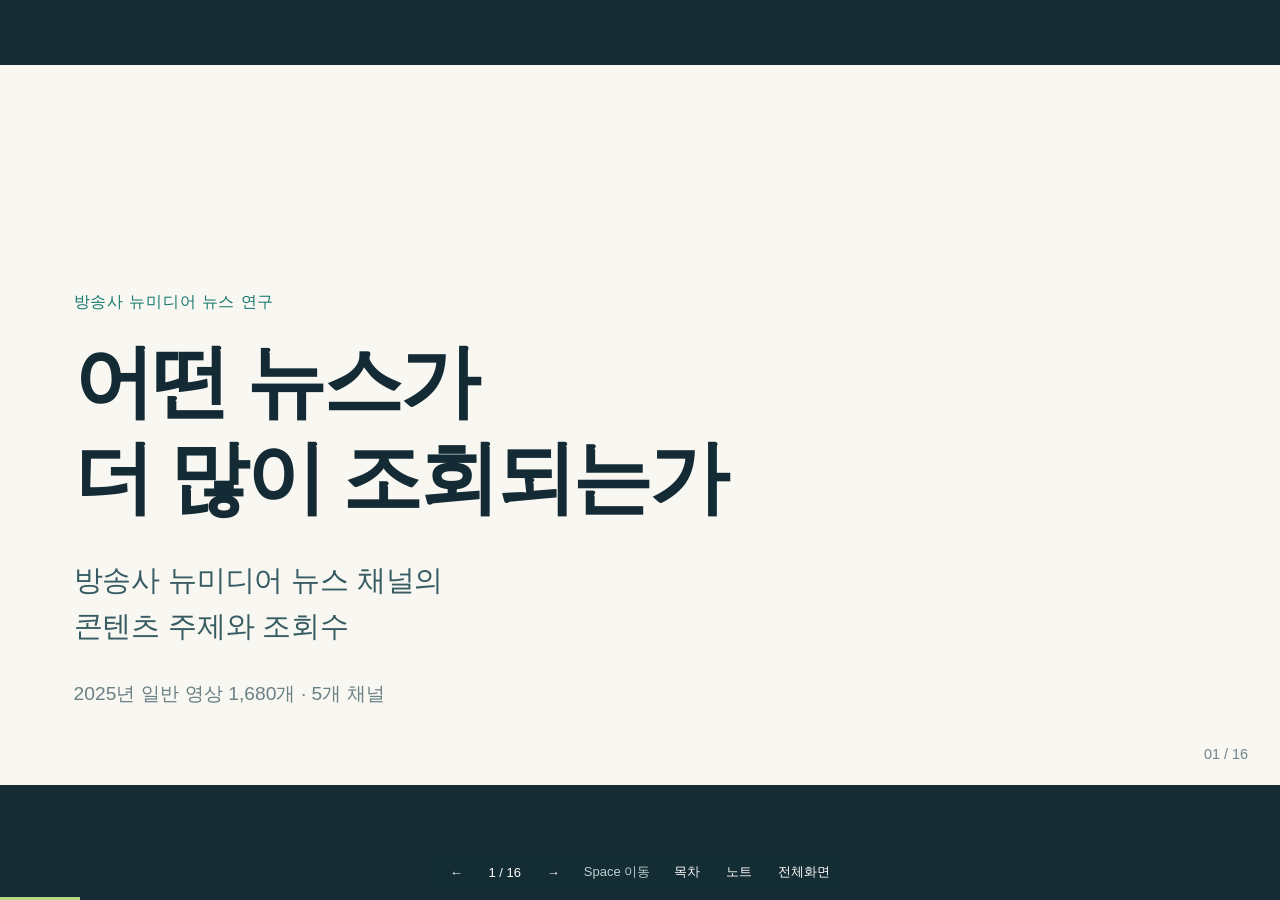
==== index.html @ f57e5005 "Publish research presentation on news topics and video views" ====
<!doctype html><html lang="ko"><head><meta charset="utf-8"><meta name="viewport" content="width=device-width,initial-scale=1"><meta name="description" content="2025년 5개 방송사 뉴미디어 뉴스 채널의 일반 영상 1680개를 바탕으로 주제와 조회수의 관계를 탐색한 발표"><title>뉴스의 주제와 조회수 | 연구 발표</title><link rel="stylesheet" href="style.css"><script src="assets/anime.min.js" defer></script><script src="deck.js" defer></script></head><body><main id="stage" aria-label="발표 슬라이드">
<section class="slide cover active" id="slide-1" aria-label="슬라이드 1" aria-hidden="false">
<div class="eyebrow">방송사 뉴미디어 뉴스 연구</div>
<h1>어떤 뉴스가<br>더 많이 조회되는가</h1><div class="body"><p class="cover-rq">방송사 뉴미디어 뉴스 채널의<br>콘텐츠 주제와 조회수</p><p class="cover-meta">2025년 일반 영상 1,680개 · 5개 채널</p></div>

<span class="slidenum">01 / 16</span></section>
<section class="slide " id="slide-2" aria-label="슬라이드 2" aria-hidden="true">

<h1>많이 만드는 주제가 더 높은 조회수와 연결될까?</h1><div class="body"><svg viewBox="0 0 1400 420" role="img" aria-label="비디오머그의 정치 국제 및 기술 디지털 주제 비중과 상대 조회수" xmlns="http://www.w3.org/2000/svg"><text x="0" y="110" font-size="34" fill="#142b35" text-anchor="start" font-weight="600" >정치·국제</text><rect x="270" y="77" width="508.84718498659515" height="52" fill="#9db5ad" /><text x="798.8471849865952" y="113" font-size="36" fill="#142b35" text-anchor="start" font-weight="700" >78%</text><text x="1120" y="115" font-size="48" fill="#16786f" text-anchor="middle" font-weight="700" >1.06배</text><text x="1120" y="158" font-size="22" fill="#677c82" text-anchor="middle" font-weight="400" >n=292</text><text x="0" y="280" font-size="34" fill="#142b35" text-anchor="start" font-weight="600" >기술·디지털</text><rect x="270" y="247" width="155.09383378016085" height="52" fill="#9db5ad" /><text x="445.0938337801608" y="283" font-size="36" fill="#142b35" text-anchor="start" font-weight="700" >24%</text><text x="1120" y="285" font-size="48" fill="#16786f" text-anchor="middle" font-weight="700" >1.79배</text><text x="1120" y="328" font-size="22" fill="#677c82" text-anchor="middle" font-weight="400" >n=89</text><text x="270" y="35" font-size="23" fill="#677c82" text-anchor="start" font-weight="400" >업로드 중 해당 주제 비중</text><text x="1120" y="35" font-size="23" fill="#677c82" text-anchor="middle" font-weight="400" >상대 조회수</text></svg><p class="takeaway">비디오머그에서 두 지표는 같은 순서로 움직이지 않았습니다</p></div>
<footer class="foot">비디오머그 · 제목+설명 사전 분류 · 복수 태그 · 상대 조회수 = 주제 중앙값 / 채널 중앙값</footer>
<span class="slidenum">02 / 16</span></section>
<section class="slide rq" id="slide-3" aria-label="슬라이드 3" aria-hidden="true">

<h1>방송사 뉴미디어 뉴스 채널에서<br>콘텐츠 주제에 따라 조회수는 어떻게 달라지는가?</h1><div class="body"><div class="research-questions"><div><span>01</span><p>어떤 주제에서<br>상대 조회수가 높은가?</p></div><div><span>02</span><p>같은 주제의 패턴이<br>채널마다 다른가?</p></div></div><div class="channel-line">14F · 크랩 KLAB · 스브스뉴스 · 소탐대실 · 비디오머그</div></div>
<footer class="foot">연구 단위는 방송사가 아니라 개별 채널의 일반 영상</footer>
<span class="slidenum">03 / 16</span></section>
<section class="slide " id="slide-4" aria-label="슬라이드 4" aria-hidden="true">

<h1>2025년 영상, 2026년 시점의 누적 조회수</h1><div class="body"><div class="dateline"><span>업로드 2025.01–12</span><span>조회수 수집 2026.10.18</span></div><svg viewBox="0 0 1400 410" role="img" aria-label="채널별 수집 영상 수" xmlns="http://www.w3.org/2000/svg"><text x="0" y="61" font-size="27" fill="#142b35" text-anchor="start" font-weight="600" >14F (MBC)</text><rect x="330" y="34" width="862.5" height="38" fill="#16786f" /><text x="1212.5" y="62" font-size="29" fill="#16786f" text-anchor="start" font-weight="700" >575</text><text x="0" y="134" font-size="27" fill="#142b35" text-anchor="start" font-weight="600" >크랩 KLAB (KBS)</text><rect x="330" y="107" width="555.0" height="38" fill="#356bd4" /><text x="905.0" y="135" font-size="29" fill="#356bd4" text-anchor="start" font-weight="700" >370</text><text x="0" y="207" font-size="27" fill="#142b35" text-anchor="start" font-weight="600" >스브스뉴스 (SBS)</text><rect x="330" y="180" width="472.5" height="38" fill="#b35930" /><text x="822.5" y="208" font-size="29" fill="#b35930" text-anchor="start" font-weight="700" >315</text><text x="0" y="280" font-size="27" fill="#142b35" text-anchor="start" font-weight="600" >소탐대실 (JTBC)</text><rect x="330" y="253" width="70.5" height="38" fill="#8862b2" /><text x="420.5" y="281" font-size="29" fill="#8862b2" text-anchor="start" font-weight="700" >47</text><text x="0" y="353" font-size="27" fill="#142b35" text-anchor="start" font-weight="600" >비디오머그 (SBS)</text><rect x="330" y="326" width="559.5" height="38" fill="#253d69" /><text x="909.5" y="354" font-size="29" fill="#253d69" text-anchor="start" font-weight="700" >373</text></svg></div>
<footer class="foot">Firecrawl 수집 · 쇼츠·라이브 제외 · 공개·접근 가능 영상 · 중복·7개 필드 결측 0건</footer>
<span class="slidenum">04 / 16</span></section>
<section class="slide " id="slide-5" aria-label="슬라이드 5" aria-hidden="true">

<h1>주제는 제목과 설명의 단어로 탐색했습니다</h1><div class="body"><div class="classification"><div class="large-stat"><strong>83.2<small>%</small></strong><p>8개 주제 중 하나 이상에 해당</p></div><div class="topic-list"><span>정치·국제</span><span>경제·소비</span><span>기술·디지털</span><span>음식·외식</span><span>건강·의학</span><span>사회·생활</span><span>과학·환경</span><span>문화·연예</span></div></div><p class="takeaway">미분류 282개 · 복수 주제 723개</p></div>
<footer class="foot">8개 사전 · 복수 태그 허용 · n&lt;10 비교값 비표시 · 이전 EDA보다 범주 보완</footer>
<span class="slidenum">05 / 16</span></section>
<section class="slide " id="slide-6" aria-label="슬라이드 6" aria-hidden="true">

<h1>채널마다 다른 조회수 기준선</h1><div class="body"><svg viewBox="0 0 1400 450" role="img" aria-label="채널별 조회수 중앙값" xmlns="http://www.w3.org/2000/svg"><text x="0" y="57" font-size="28" fill="#142b35" text-anchor="start" font-weight="600" >14F</text><line x1="230" y1="50" x2="632.3033333333333" y2="50" stroke="#16786f" stroke-width="6" /><circle cx="632.3033333333333" cy="50" r="10" fill="#16786f"/><text x="652.3033333333333" y="58" font-size="28" fill="#16786f" text-anchor="start" font-weight="700" >12.1만</text><text x="0" y="132" font-size="28" fill="#142b35" text-anchor="start" font-weight="600" >크랩 KLAB</text><line x1="230" y1="125" x2="1069.785" y2="125" stroke="#356bd4" stroke-width="6" /><circle cx="1069.785" cy="125" r="10" fill="#356bd4"/><text x="1089.785" y="133" font-size="28" fill="#356bd4" text-anchor="start" font-weight="700" >25.2만</text><text x="0" y="207" font-size="28" fill="#142b35" text-anchor="start" font-weight="600" >스브스뉴스</text><line x1="230" y1="200" x2="1014.0166666666668" y2="200" stroke="#b35930" stroke-width="6" /><circle cx="1014.0166666666668" cy="200" r="10" fill="#b35930"/><text x="1034.0166666666669" y="208" font-size="28" fill="#b35930" text-anchor="start" font-weight="700" >23.5만</text><text x="0" y="282" font-size="28" fill="#142b35" text-anchor="start" font-weight="600" >소탐대실</text><line x1="230" y1="275" x2="1087.5133333333333" y2="275" stroke="#8862b2" stroke-width="6" /><circle cx="1087.5133333333333" cy="275" r="10" fill="#8862b2"/><text x="1107.5133333333333" y="283" font-size="28" fill="#8862b2" text-anchor="start" font-weight="700" >25.7만</text><text x="0" y="357" font-size="28" fill="#142b35" text-anchor="start" font-weight="600" >비디오머그</text><line x1="230" y1="350" x2="610.46" y2="350" stroke="#253d69" stroke-width="6" /><circle cx="610.46" cy="350" r="10" fill="#253d69"/><text x="630.46" y="358" font-size="28" fill="#253d69" text-anchor="start" font-weight="700" >11.4만</text><text x="230.0" y="430" font-size="21" fill="#677c82" text-anchor="middle" font-weight="400" >0만</text><text x="563.3333333333334" y="430" font-size="21" fill="#677c82" text-anchor="middle" font-weight="400" >10만</text><text x="896.6666666666667" y="430" font-size="21" fill="#677c82" text-anchor="middle" font-weight="400" >20만</text><text x="1230.0" y="430" font-size="21" fill="#677c82" text-anchor="middle" font-weight="400" >30만</text></svg><div class="formula"><b>상대 조회수</b><span>주제별 중앙값 ÷ 같은 채널 전체 중앙값</span><strong>기준 = 1</strong></div></div>
<footer class="foot">누적 조회수 중앙값 · 소탐대실 n=47로 표본이 작음</footer>
<span class="slidenum">06 / 16</span></section>
<section class="slide matrix" id="slide-7" aria-label="슬라이드 7" aria-hidden="true">

<h1>주제별 상대 조회수는 채널마다 다릅니다</h1><div class="body"><svg viewBox="0 0 1400 510" role="img" aria-label="5개 채널과 8개 주제의 상대 조회수 히트맵, 표본 10개 미만은 빈칸" xmlns="http://www.w3.org/2000/svg"><text x="277.0" y="45" font-size="22" fill="#142b35" text-anchor="middle" font-weight="600" >정치·국제</text><text x="421.0" y="45" font-size="22" fill="#142b35" text-anchor="middle" font-weight="600" >경제·소비</text><text x="565.0" y="45" font-size="22" fill="#142b35" text-anchor="middle" font-weight="600" >기술·디지털</text><text x="709.0" y="45" font-size="22" fill="#142b35" text-anchor="middle" font-weight="600" >음식·외식</text><text x="853.0" y="45" font-size="22" fill="#142b35" text-anchor="middle" font-weight="600" >건강·의학</text><text x="997.0" y="45" font-size="22" fill="#142b35" text-anchor="middle" font-weight="600" >사회·생활</text><text x="1141.0" y="45" font-size="22" fill="#142b35" text-anchor="middle" font-weight="600" >과학·환경</text><text x="1285.0" y="45" font-size="22" fill="#142b35" text-anchor="middle" font-weight="600" >문화·연예</text><text x="0" y="125" font-size="27" fill="#142b35" text-anchor="start" font-weight="600" >14F</text><rect x="208" y="88" width="138" height="65" fill="#c5dad3" /><text x="277.0" y="117" font-size="27" fill="#142b35" text-anchor="middle" font-weight="700" >1.16</text><text x="277.0" y="141" font-size="17" fill="#142b35" text-anchor="middle" font-weight="400" >n=168</text><rect x="352" y="88" width="138" height="65" fill="#e6e1de" /><text x="421.0" y="117" font-size="27" fill="#142b35" text-anchor="middle" font-weight="700" >0.90</text><text x="421.0" y="141" font-size="17" fill="#142b35" text-anchor="middle" font-weight="400" >n=140</text><rect x="496" y="88" width="138" height="65" fill="#e6e1dd" /><text x="565.0" y="117" font-size="27" fill="#142b35" text-anchor="middle" font-weight="700" >0.90</text><text x="565.0" y="141" font-size="17" fill="#142b35" text-anchor="middle" font-weight="400" >n=49</text><rect x="640" y="88" width="138" height="65" fill="#68a69d" /><text x="709.0" y="117" font-size="27" fill="white" text-anchor="middle" font-weight="700" >1.49</text><text x="709.0" y="141" font-size="17" fill="white" text-anchor="middle" font-weight="400" >n=154</text><rect x="784" y="88" width="138" height="65" fill="#92beb5" /><text x="853.0" y="117" font-size="27" fill="#142b35" text-anchor="middle" font-weight="700" >1.34</text><text x="853.0" y="141" font-size="17" fill="#142b35" text-anchor="middle" font-weight="400" >n=34</text><rect x="928" y="88" width="138" height="65" fill="#ccded7" /><text x="997.0" y="117" font-size="27" fill="#142b35" text-anchor="middle" font-weight="700" >1.13</text><text x="997.0" y="141" font-size="17" fill="#142b35" text-anchor="middle" font-weight="400" >n=81</text><rect x="1072" y="88" width="138" height="65" fill="#ccded7" /><text x="1141.0" y="117" font-size="27" fill="#142b35" text-anchor="middle" font-weight="700" >1.13</text><text x="1141.0" y="141" font-size="17" fill="#142b35" text-anchor="middle" font-weight="400" >n=39</text><rect x="1216" y="88" width="138" height="65" fill="#c9ddd5" /><text x="1285.0" y="117" font-size="27" fill="#142b35" text-anchor="middle" font-weight="700" >1.14</text><text x="1285.0" y="141" font-size="17" fill="#142b35" text-anchor="middle" font-weight="400" >n=56</text><text x="0" y="195" font-size="27" fill="#142b35" text-anchor="start" font-weight="600" >크랩 KLAB</text><rect x="208" y="158" width="138" height="65" fill="#bad4cc" /><text x="277.0" y="187" font-size="27" fill="#142b35" text-anchor="middle" font-weight="700" >1.20</text><text x="277.0" y="211" font-size="17" fill="#142b35" text-anchor="middle" font-weight="400" >n=147</text><rect x="352" y="158" width="138" height="65" fill="#a8cac2" /><text x="421.0" y="187" font-size="27" fill="#142b35" text-anchor="middle" font-weight="700" >1.26</text><text x="421.0" y="211" font-size="17" fill="#142b35" text-anchor="middle" font-weight="400" >n=95</text><rect x="496" y="158" width="138" height="65" fill="#c1d8d0" /><text x="565.0" y="187" font-size="27" fill="#142b35" text-anchor="middle" font-weight="700" >1.17</text><text x="565.0" y="211" font-size="17" fill="#142b35" text-anchor="middle" font-weight="400" >n=39</text><rect x="640" y="158" width="138" height="65" fill="#70aba2" /><text x="709.0" y="187" font-size="27" fill="white" text-anchor="middle" font-weight="700" >1.46</text><text x="709.0" y="211" font-size="17" fill="white" text-anchor="middle" font-weight="400" >n=38</text><rect x="784" y="158" width="138" height="65" fill="#e1eae3" /><text x="853.0" y="187" font-size="27" fill="#142b35" text-anchor="middle" font-weight="700" >1.06</text><text x="853.0" y="211" font-size="17" fill="#142b35" text-anchor="middle" font-weight="400" >n=33</text><rect x="928" y="158" width="138" height="65" fill="#eeefe9" /><text x="997.0" y="187" font-size="27" fill="#142b35" text-anchor="middle" font-weight="700" >0.98</text><text x="997.0" y="211" font-size="17" fill="#142b35" text-anchor="middle" font-weight="400" >n=63</text><rect x="1072" y="158" width="138" height="65" fill="#cdb7bd" /><text x="1141.0" y="187" font-size="27" fill="#142b35" text-anchor="middle" font-weight="700" >0.67</text><text x="1141.0" y="211" font-size="17" fill="#142b35" text-anchor="middle" font-weight="400" >n=26</text><rect x="1216" y="158" width="138" height="65" fill="#bfd7cf" /><text x="1285.0" y="187" font-size="27" fill="#142b35" text-anchor="middle" font-weight="700" >1.18</text><text x="1285.0" y="211" font-size="17" fill="#142b35" text-anchor="middle" font-weight="400" >n=48</text><text x="0" y="265" font-size="27" fill="#142b35" text-anchor="start" font-weight="600" >스브스뉴스</text><rect x="208" y="228" width="138" height="65" fill="#b6d2ca" /><text x="277.0" y="257" font-size="27" fill="#142b35" text-anchor="middle" font-weight="700" >1.21</text><text x="277.0" y="281" font-size="17" fill="#142b35" text-anchor="middle" font-weight="400" >n=76</text><rect x="352" y="228" width="138" height="65" fill="#d1e1da" /><text x="421.0" y="257" font-size="27" fill="#142b35" text-anchor="middle" font-weight="700" >1.11</text><text x="421.0" y="281" font-size="17" fill="#142b35" text-anchor="middle" font-weight="400" >n=87</text><rect x="496" y="228" width="138" height="65" fill="#d8cacc" /><text x="565.0" y="257" font-size="27" fill="#142b35" text-anchor="middle" font-weight="700" >0.77</text><text x="565.0" y="281" font-size="17" fill="#142b35" text-anchor="middle" font-weight="400" >n=19</text><rect x="640" y="228" width="138" height="65" fill="#e7e2df" /><text x="709.0" y="257" font-size="27" fill="#142b35" text-anchor="middle" font-weight="700" >0.91</text><text x="709.0" y="281" font-size="17" fill="#142b35" text-anchor="middle" font-weight="400" >n=39</text><rect x="784" y="228" width="138" height="65" fill="#dfd6d5" /><text x="853.0" y="257" font-size="27" fill="#142b35" text-anchor="middle" font-weight="700" >0.84</text><text x="853.0" y="281" font-size="17" fill="#142b35" text-anchor="middle" font-weight="400" >n=44</text><rect x="928" y="228" width="138" height="65" fill="#cbded6" /><text x="997.0" y="257" font-size="27" fill="#142b35" text-anchor="middle" font-weight="700" >1.14</text><text x="997.0" y="281" font-size="17" fill="#142b35" text-anchor="middle" font-weight="400" >n=96</text><rect x="1072" y="228" width="138" height="65" fill="#d1e1da" /><text x="1141.0" y="257" font-size="27" fill="#142b35" text-anchor="middle" font-weight="700" >1.11</text><text x="1141.0" y="281" font-size="17" fill="#142b35" text-anchor="middle" font-weight="400" >n=36</text><rect x="1216" y="228" width="138" height="65" fill="#edece7" /><text x="1285.0" y="257" font-size="27" fill="#142b35" text-anchor="middle" font-weight="700" >0.96</text><text x="1285.0" y="281" font-size="17" fill="#142b35" text-anchor="middle" font-weight="400" >n=27</text><text x="0" y="335" font-size="27" fill="#142b35" text-anchor="start" font-weight="600" >소탐대실</text><rect x="208" y="298" width="138" height="65" fill="#e8ebe7" /><text x="277.0" y="327" font-size="27" fill="#677c82" text-anchor="middle" font-weight="700" >—</text><text x="277.0" y="351" font-size="17" fill="#677c82" text-anchor="middle" font-weight="400" >n=1</text><rect x="352" y="298" width="138" height="65" fill="#e8ebe7" /><text x="421.0" y="327" font-size="27" fill="#677c82" text-anchor="middle" font-weight="700" >—</text><text x="421.0" y="351" font-size="17" fill="#677c82" text-anchor="middle" font-weight="400" >n=4</text><rect x="496" y="298" width="138" height="65" fill="#e8ebe7" /><text x="565.0" y="327" font-size="27" fill="#677c82" text-anchor="middle" font-weight="700" >—</text><text x="565.0" y="351" font-size="17" fill="#677c82" text-anchor="middle" font-weight="400" >n=2</text><rect x="640" y="298" width="138" height="65" fill="#d8cacb" /><text x="709.0" y="327" font-size="27" fill="#142b35" text-anchor="middle" font-weight="700" >0.77</text><text x="709.0" y="351" font-size="17" fill="#142b35" text-anchor="middle" font-weight="400" >n=10</text><rect x="784" y="298" width="138" height="65" fill="#e8ebe7" /><text x="853.0" y="327" font-size="27" fill="#677c82" text-anchor="middle" font-weight="700" >—</text><text x="853.0" y="351" font-size="17" fill="#677c82" text-anchor="middle" font-weight="400" >n=9</text><rect x="928" y="298" width="138" height="65" fill="#e8ebe7" /><text x="997.0" y="327" font-size="27" fill="#677c82" text-anchor="middle" font-weight="700" >—</text><text x="997.0" y="351" font-size="17" fill="#677c82" text-anchor="middle" font-weight="400" >n=9</text><rect x="1072" y="298" width="138" height="65" fill="#dfe9e1" /><text x="1141.0" y="327" font-size="27" fill="#142b35" text-anchor="middle" font-weight="700" >1.06</text><text x="1141.0" y="351" font-size="17" fill="#142b35" text-anchor="middle" font-weight="400" >n=11</text><rect x="1216" y="298" width="138" height="65" fill="#e8ebe7" /><text x="1285.0" y="327" font-size="27" fill="#677c82" text-anchor="middle" font-weight="700" >—</text><text x="1285.0" y="351" font-size="17" fill="#677c82" text-anchor="middle" font-weight="400" >n=3</text><text x="0" y="405" font-size="27" fill="#142b35" text-anchor="start" font-weight="600" >비디오머그</text><rect x="208" y="368" width="138" height="65" fill="#dfe9e2" /><text x="277.0" y="397" font-size="27" fill="#142b35" text-anchor="middle" font-weight="700" >1.06</text><text x="277.0" y="421" font-size="17" fill="#142b35" text-anchor="middle" font-weight="400" >n=292</text><rect x="352" y="368" width="138" height="65" fill="#419187" /><text x="421.0" y="397" font-size="27" fill="white" text-anchor="middle" font-weight="700" >1.62</text><text x="421.0" y="421" font-size="17" fill="white" text-anchor="middle" font-weight="400" >n=181</text><rect x="496" y="368" width="138" height="65" fill="#12766c" /><text x="565.0" y="397" font-size="27" fill="white" text-anchor="middle" font-weight="700" >1.79</text><text x="565.0" y="421" font-size="17" fill="white" text-anchor="middle" font-weight="400" >n=89</text><rect x="640" y="368" width="138" height="65" fill="#ceb9be" /><text x="709.0" y="397" font-size="27" fill="#142b35" text-anchor="middle" font-weight="700" >0.68</text><text x="709.0" y="421" font-size="17" fill="#142b35" text-anchor="middle" font-weight="400" >n=22</text><rect x="784" y="368" width="138" height="65" fill="#e8e4e0" /><text x="853.0" y="397" font-size="27" fill="#142b35" text-anchor="middle" font-weight="700" >0.92</text><text x="853.0" y="421" font-size="17" fill="#142b35" text-anchor="middle" font-weight="400" >n=41</text><rect x="928" y="368" width="138" height="65" fill="#d5e4dc" /><text x="997.0" y="397" font-size="27" fill="#142b35" text-anchor="middle" font-weight="700" >1.10</text><text x="997.0" y="421" font-size="17" fill="#142b35" text-anchor="middle" font-weight="400" >n=76</text><rect x="1072" y="368" width="138" height="65" fill="#529a90" /><text x="1141.0" y="397" font-size="27" fill="white" text-anchor="middle" font-weight="700" >1.56</text><text x="1141.0" y="421" font-size="17" fill="white" text-anchor="middle" font-weight="400" >n=46</text><rect x="1216" y="368" width="138" height="65" fill="#e9efe7" /><text x="1285.0" y="397" font-size="27" fill="#142b35" text-anchor="middle" font-weight="700" >1.03</text><text x="1285.0" y="421" font-size="17" fill="#142b35" text-anchor="middle" font-weight="400" >n=20</text><text x="205" y="476" font-size="23" fill="#677c82" text-anchor="start" font-weight="400" >1.00 = 채널 전체 중앙값</text><rect x="940" y="451" width="26" height="26" fill="#9a647b" /><text x="980" y="473" font-size="21" fill="#677c82" text-anchor="start" font-weight="400" >기준 아래</text><rect x="1140" y="451" width="26" height="26" fill="#0f756a" /><text x="1180" y="473" font-size="21" fill="#677c82" text-anchor="start" font-weight="400" >기준 위</text></svg></div>
<footer class="foot">제목+설명 사전 분류 · 각 칸 n 병기 · 같은 영상이 여러 열에 포함될 수 있음</footer>
<span class="slidenum">07 / 16</span></section>
<section class="slide " id="slide-8" aria-label="슬라이드 8" aria-hidden="true">

<h1>14F의 음식·외식: 채널 기준의 1.49배</h1><div class="body"><svg viewBox="0 0 1400 410" role="img" aria-label="14F 전체와 음식 외식 영상의 조회수 중앙값 비교" xmlns="http://www.w3.org/2000/svg"><text x="0" y="127" font-size="31" fill="#142b35" text-anchor="start" font-weight="600" >14F 전체</text><rect x="250" y="90" width="555.1786" height="60" fill="#bac9c5" /><text x="830.1786" y="130" font-size="37" fill="#142b35" text-anchor="start" font-weight="700" >12.1만</text><text x="250" y="192" font-size="22" fill="#677c82" text-anchor="start" font-weight="400" >n=575</text><text x="0" y="287" font-size="31" fill="#142b35" text-anchor="start" font-weight="600" >음식·외식</text><rect x="250" y="250" width="824.8398" height="60" fill="#16786f" /><text x="1099.8398" y="290" font-size="37" fill="#16786f" text-anchor="start" font-weight="700" >17.9만</text><text x="250" y="352" font-size="22" fill="#677c82" text-anchor="start" font-weight="400" >n=154</text></svg><div class="example"><span>실제 영상 사례</span><a href="https://www.youtube.com/watch?v=KAAf1g9OCoE" target="_blank" rel="noopener">오렌지 치킨, 찹 수이… 미국식 중화요리 뭐가 다를까🥄ㅣ돈슐랭 / 14F</a><b>150.1만 회</b></div></div>
<footer class="foot">중앙값 비교 · 전체 n=575 / 음식·외식 n=154 · 아래 사례는 주제 내 최고 조회수 영상</footer>
<span class="slidenum">08 / 16</span></section>
<section class="slide " id="slide-9" aria-label="슬라이드 9" aria-hidden="true">

<h1>비디오머그는 경제·기술에서 높게 관찰됩니다</h1><div class="body"><svg viewBox="0 0 1400 350" role="img" aria-label="채널 기준 대비 조회수 중앙값 비율" xmlns="http://www.w3.org/2000/svg"><line x1="260.0" y1="30" x2="260.0" y2="300" stroke="#dbe2df" stroke-width="1" stroke-dasharray="0"/><text x="260.0" y="338" font-size="20" fill="#677c82" text-anchor="middle" font-weight="400" >0배</text><line x1="452.0" y1="30" x2="452.0" y2="300" stroke="#dbe2df" stroke-width="1" stroke-dasharray="0"/><text x="452.0" y="338" font-size="20" fill="#677c82" text-anchor="middle" font-weight="400" >0.5배</text><line x1="644.0" y1="30" x2="644.0" y2="300" stroke="#142b35" stroke-width="2" stroke-dasharray="5 7"/><text x="644.0" y="338" font-size="20" fill="#677c82" text-anchor="middle" font-weight="400" >1배</text><line x1="836.0" y1="30" x2="836.0" y2="300" stroke="#dbe2df" stroke-width="1" stroke-dasharray="0"/><text x="836.0" y="338" font-size="20" fill="#677c82" text-anchor="middle" font-weight="400" >1.5배</text><line x1="1028.0" y1="30" x2="1028.0" y2="300" stroke="#dbe2df" stroke-width="1" stroke-dasharray="0"/><text x="1028.0" y="338" font-size="20" fill="#677c82" text-anchor="middle" font-weight="400" >2배</text><line x1="1220.0" y1="30" x2="1220.0" y2="300" stroke="#dbe2df" stroke-width="1" stroke-dasharray="0"/><text x="1220.0" y="338" font-size="20" fill="#677c82" text-anchor="middle" font-weight="400" >2.5배</text><text x="0" y="100.0" font-size="30" fill="#142b35" text-anchor="start" font-weight="600" >정치·국제</text><line x1="260" y1="95.0" x2="668.1543394837828" y2="95.0" stroke="#16786f" stroke-width="5" /><circle class="datapoint" cx="668.1543394837828" cy="95.0" r="10" fill="#16786f"/><rect x="685.1543394837828" y="72.0" width="125" height="38" fill="#f8f7f2" /><text x="693.1543394837828" y="102.0" font-size="29" fill="#16786f" text-anchor="start" font-weight="700" >1.06배</text><text x="1375" y="100.0" font-size="23" fill="#677c82" text-anchor="end" font-weight="400" >n=292</text><text x="0" y="180.0" font-size="30" fill="#142b35" text-anchor="start" font-weight="600" >경제·소비</text><line x1="260" y1="175.0" x2="883.5550649214109" y2="175.0" stroke="#16786f" stroke-width="5" /><circle class="datapoint" cx="883.5550649214109" cy="175.0" r="10" fill="#16786f"/><rect x="900.5550649214109" y="152.0" width="125" height="38" fill="#f8f7f2" /><text x="908.5550649214109" y="182.0" font-size="29" fill="#16786f" text-anchor="start" font-weight="700" >1.62배</text><text x="1375" y="180.0" font-size="23" fill="#677c82" text-anchor="end" font-weight="400" >n=181</text><text x="0" y="260.0" font-size="30" fill="#142b35" text-anchor="start" font-weight="600" >기술·디지털</text><line x1="260" y1="255.0" x2="947.5786153603533" y2="255.0" stroke="#16786f" stroke-width="5" /><circle class="datapoint" cx="947.5786153603533" cy="255.0" r="10" fill="#16786f"/><rect x="964.5786153603533" y="232.0" width="125" height="38" fill="#f8f7f2" /><text x="972.5786153603533" y="262.0" font-size="29" fill="#16786f" text-anchor="start" font-weight="700" >1.79배</text><text x="1375" y="260.0" font-size="23" fill="#677c82" text-anchor="end" font-weight="400" >n=89</text></svg><div class="example"><span>실제 영상 사례</span><a href="https://www.youtube.com/watch?v=cNGJEI9RZeY" target="_blank" rel="noopener">[지식뉴스] &quot;진짜 돈의 전쟁이 시작됐다&quot;...미 연준(Fed)이 가장 두려워하는 시그널 (ft.오건영 단장) / 교양이를부탁해 / 비디오머그 @sb…</a><b>287.3만 회</b></div></div>
<footer class="foot">비디오머그 전체 중앙값 114,138회 · 주제들은 서로 배타적이지 않음</footer>
<span class="slidenum">09 / 16</span></section>
<section class="slide " id="slide-10" aria-label="슬라이드 10" aria-hidden="true">

<h1>같은 음식 주제도 채널별 패턴이 다릅니다</h1><div class="body"><svg viewBox="0 0 1400 420" role="img" aria-label="채널 기준 대비 조회수 중앙값 비율" xmlns="http://www.w3.org/2000/svg"><line x1="260.0" y1="30" x2="260.0" y2="370" stroke="#dbe2df" stroke-width="1" stroke-dasharray="0"/><text x="260.0" y="408" font-size="20" fill="#677c82" text-anchor="middle" font-weight="400" >0배</text><line x1="478.18181818181813" y1="30" x2="478.18181818181813" y2="370" stroke="#dbe2df" stroke-width="1" stroke-dasharray="0"/><text x="478.18181818181813" y="408" font-size="20" fill="#677c82" text-anchor="middle" font-weight="400" >0.5배</text><line x1="696.3636363636363" y1="30" x2="696.3636363636363" y2="370" stroke="#142b35" stroke-width="2" stroke-dasharray="5 7"/><text x="696.3636363636363" y="408" font-size="20" fill="#677c82" text-anchor="middle" font-weight="400" >1배</text><line x1="914.5454545454545" y1="30" x2="914.5454545454545" y2="370" stroke="#dbe2df" stroke-width="1" stroke-dasharray="0"/><text x="914.5454545454545" y="408" font-size="20" fill="#677c82" text-anchor="middle" font-weight="400" >1.5배</text><line x1="1132.7272727272725" y1="30" x2="1132.7272727272725" y2="370" stroke="#dbe2df" stroke-width="1" stroke-dasharray="0"/><text x="1132.7272727272725" y="408" font-size="20" fill="#677c82" text-anchor="middle" font-weight="400" >2배</text><text x="0" y="91.0" font-size="30" fill="#142b35" text-anchor="start" font-weight="600" >14F</text><line x1="260" y1="86.0" x2="908.3140642406868" y2="86.0" stroke="#16786f" stroke-width="5" /><circle class="datapoint" cx="908.3140642406868" cy="86.0" r="10" fill="#16786f"/><rect x="925.3140642406868" y="63.0" width="125" height="38" fill="#f8f7f2" /><text x="933.3140642406868" y="93.0" font-size="29" fill="#16786f" text-anchor="start" font-weight="700" >1.49배</text><text x="1375" y="91.0" font-size="23" fill="#677c82" text-anchor="end" font-weight="400" >n=154</text><text x="0" y="153.0" font-size="30" fill="#142b35" text-anchor="start" font-weight="600" >크랩 KLAB</text><line x1="260" y1="148.0" x2="895.3963974545433" y2="148.0" stroke="#356bd4" stroke-width="5" /><circle class="datapoint" cx="895.3963974545433" cy="148.0" r="10" fill="#356bd4"/><rect x="912.3963974545433" y="125.0" width="125" height="38" fill="#f8f7f2" /><text x="920.3963974545433" y="155.0" font-size="29" fill="#356bd4" text-anchor="start" font-weight="700" >1.46배</text><text x="1375" y="153.0" font-size="23" fill="#677c82" text-anchor="end" font-weight="400" >n=38</text><text x="0" y="215.0" font-size="30" fill="#142b35" text-anchor="start" font-weight="600" >스브스뉴스</text><line x1="260" y1="210.0" x2="655.3459554624495" y2="210.0" stroke="#b35930" stroke-width="5" /><circle class="datapoint" cx="655.3459554624495" cy="210.0" r="10" fill="#b35930"/><rect x="672.3459554624495" y="187.0" width="125" height="38" fill="#f8f7f2" /><text x="680.3459554624495" y="217.0" font-size="29" fill="#b35930" text-anchor="start" font-weight="700" >0.91배</text><text x="1375" y="215.0" font-size="23" fill="#677c82" text-anchor="end" font-weight="400" >n=39</text><text x="0" y="277.0" font-size="30" fill="#142b35" text-anchor="start" font-weight="600" >소탐대실</text><line x1="260" y1="272.0" x2="595.4121183379426" y2="272.0" stroke="#8862b2" stroke-width="5" /><circle class="datapoint" cx="595.4121183379426" cy="272.0" r="10" fill="#8862b2"/><rect x="612.4121183379426" y="249.0" width="125" height="38" fill="#f8f7f2" /><text x="620.4121183379426" y="279.0" font-size="29" fill="#8862b2" text-anchor="start" font-weight="700" >0.77배</text><text x="1375" y="277.0" font-size="23" fill="#677c82" text-anchor="end" font-weight="400" >n=10</text><text x="0" y="339.0" font-size="30" fill="#142b35" text-anchor="start" font-weight="600" >비디오머그</text><line x1="260" y1="334.0" x2="555.5446277950614" y2="334.0" stroke="#253d69" stroke-width="5" /><circle class="datapoint" cx="555.5446277950614" cy="334.0" r="10" fill="#253d69"/><rect x="572.5446277950614" y="311.0" width="125" height="38" fill="#f8f7f2" /><text x="580.5446277950614" y="341.0" font-size="29" fill="#253d69" text-anchor="start" font-weight="700" >0.68배</text><text x="1375" y="339.0" font-size="23" fill="#677c82" text-anchor="end" font-weight="400" >n=22</text></svg></div>
<footer class="foot">각 채널 전체 중앙값 = 1 · 월·길이 미보정 · 소탐대실 음식 n=10</footer>
<span class="slidenum">10 / 16</span></section>
<section class="slide " id="slide-11" aria-label="슬라이드 11" aria-hidden="true">

<h1>분류 방식을 바꾸면 달라지는 결과도 있습니다</h1><div class="body"><div class="legend"><span style="color:#16786f">● 제목+설명</span><span style="color:#7650a0">● 제목만</span></div><svg viewBox="0 0 1400 455" role="img" aria-label="제목 설명 기반 분류와 제목만 분류한 상대 조회수 비교" xmlns="http://www.w3.org/2000/svg"><line x1="300.0" y1="50" x2="300.0" y2="390" stroke="#dbe2df" stroke-width="1" stroke-dasharray="0"/><text x="300.0" y="430" font-size="22" fill="#677c82" text-anchor="middle" font-weight="400" >0배</text><line x1="446.66666666666663" y1="50" x2="446.66666666666663" y2="390" stroke="#dbe2df" stroke-width="1" stroke-dasharray="0"/><text x="446.66666666666663" y="430" font-size="22" fill="#677c82" text-anchor="middle" font-weight="400" >0.5배</text><line x1="593.3333333333333" y1="50" x2="593.3333333333333" y2="390" stroke="#142b35" stroke-width="2" stroke-dasharray="5 7"/><text x="593.3333333333333" y="430" font-size="22" fill="#677c82" text-anchor="middle" font-weight="400" >1배</text><line x1="740.0" y1="50" x2="740.0" y2="390" stroke="#dbe2df" stroke-width="1" stroke-dasharray="0"/><text x="740.0" y="430" font-size="22" fill="#677c82" text-anchor="middle" font-weight="400" >1.5배</text><line x1="886.6666666666666" y1="50" x2="886.6666666666666" y2="390" stroke="#dbe2df" stroke-width="1" stroke-dasharray="0"/><text x="886.6666666666666" y="430" font-size="22" fill="#677c82" text-anchor="middle" font-weight="400" >2배</text><line x1="1033.3333333333333" y1="50" x2="1033.3333333333333" y2="390" stroke="#dbe2df" stroke-width="1" stroke-dasharray="0"/><text x="1033.3333333333333" y="430" font-size="22" fill="#677c82" text-anchor="middle" font-weight="400" >2.5배</text><line x1="1180.0" y1="50" x2="1180.0" y2="390" stroke="#dbe2df" stroke-width="1" stroke-dasharray="0"/><text x="1180.0" y="430" font-size="22" fill="#677c82" text-anchor="middle" font-weight="400" >3배</text><text x="0" y="82" font-size="24" fill="#142b35" text-anchor="start" font-weight="600" >14F</text><text x="0" y="112" font-size="24" fill="#677c82" text-anchor="start" font-weight="400" >음식·외식</text><line x1="735.811120961795" y1="90" x2="852.1202630408784" y2="90" stroke="#a3b0ad" stroke-width="6" /><circle cx="735.811120961795" cy="90" r="10" fill="#16786f"/><circle cx="852.1202630408784" cy="90" r="10" fill="#7650a0"/><text x="1370" y="81" font-size="26" fill="#142b35" text-anchor="end" font-weight="700" >1.49 → 1.88</text><text x="1370" y="111" font-size="19" fill="#677c82" text-anchor="end" font-weight="400" >n=154 → 105</text><text x="0" y="167" font-size="24" fill="#142b35" text-anchor="start" font-weight="600" >비디오머그</text><text x="0" y="197" font-size="24" fill="#677c82" text-anchor="start" font-weight="400" >경제·소비</text><line x1="776.3267857038555" y1="175" x2="696.6417260976478" y2="175" stroke="#a3b0ad" stroke-width="6" /><circle cx="776.3267857038555" cy="175" r="10" fill="#16786f"/><circle cx="696.6417260976478" cy="175" r="10" fill="#7650a0"/><text x="1370" y="166" font-size="26" fill="#142b35" text-anchor="end" font-weight="700" >1.62 → 1.35</text><text x="1370" y="196" font-size="19" fill="#677c82" text-anchor="end" font-weight="400" >n=181 → 44</text><text x="0" y="252" font-size="24" fill="#142b35" text-anchor="start" font-weight="600" >비디오머그</text><text x="0" y="282" font-size="24" fill="#677c82" text-anchor="start" font-weight="400" >기술·디지털</text><line x1="825.2336645113809" y1="260" x2="1060.3760360265642" y2="260" stroke="#a3b0ad" stroke-width="6" /><circle cx="825.2336645113809" cy="260" r="10" fill="#16786f"/><circle cx="1060.3760360265642" cy="260" r="10" fill="#7650a0"/><text x="1370" y="251" font-size="26" fill="#142b35" text-anchor="end" font-weight="700" >1.79 → 2.59</text><text x="1370" y="281" font-size="19" fill="#677c82" text-anchor="end" font-weight="400" >n=89 → 30</text><text x="0" y="337" font-size="24" fill="#142b35" text-anchor="start" font-weight="600" >스브스뉴스</text><text x="0" y="367" font-size="24" fill="#677c82" text-anchor="start" font-weight="400" >정치·국제</text><line x1="654.6738660601036" y1="345" x2="565.7603367275356" y2="345" stroke="#a3b0ad" stroke-width="6" /><circle cx="654.6738660601036" cy="345" r="10" fill="#16786f"/><circle cx="565.7603367275356" cy="345" r="10" fill="#7650a0"/><text x="1370" y="336" font-size="26" fill="#142b35" text-anchor="end" font-weight="700" >1.21 → 0.91</text><text x="1370" y="366" font-size="19" fill="#677c82" text-anchor="end" font-weight="400" >n=76 → 31</text></svg></div>
<footer class="foot">같은 사전·같은 채널 기준선 · 포함 영상이 달라짐 · 민감도 확인이며 통계적 강건성 입증 아님</footer>
<span class="slidenum">11 / 16</span></section>
<section class="slide wide-label" id="slide-12" aria-label="슬라이드 12" aria-hidden="true">

<h1>업로드 월을 고려한 비교에서도 높은 방향이 남습니다</h1><div class="body"><svg viewBox="0 0 1400 345" role="img" aria-label="채널 기준 대비 조회수 중앙값 비율" xmlns="http://www.w3.org/2000/svg"><line x1="540.0" y1="30" x2="540.0" y2="295" stroke="#dbe2df" stroke-width="1" stroke-dasharray="0"/><text x="540.0" y="333" font-size="20" fill="#677c82" text-anchor="middle" font-weight="400" >0배</text><line x1="637.1428571428571" y1="30" x2="637.1428571428571" y2="295" stroke="#dbe2df" stroke-width="1" stroke-dasharray="0"/><text x="637.1428571428571" y="333" font-size="20" fill="#677c82" text-anchor="middle" font-weight="400" >0.5배</text><line x1="734.2857142857142" y1="30" x2="734.2857142857142" y2="295" stroke="#142b35" stroke-width="2" stroke-dasharray="5 7"/><text x="734.2857142857142" y="333" font-size="20" fill="#677c82" text-anchor="middle" font-weight="400" >1배</text><line x1="831.4285714285714" y1="30" x2="831.4285714285714" y2="295" stroke="#dbe2df" stroke-width="1" stroke-dasharray="0"/><text x="831.4285714285714" y="333" font-size="20" fill="#677c82" text-anchor="middle" font-weight="400" >1.5배</text><line x1="928.5714285714286" y1="30" x2="928.5714285714286" y2="295" stroke="#dbe2df" stroke-width="1" stroke-dasharray="0"/><text x="928.5714285714286" y="333" font-size="20" fill="#677c82" text-anchor="middle" font-weight="400" >2배</text><line x1="1025.7142857142858" y1="30" x2="1025.7142857142858" y2="295" stroke="#dbe2df" stroke-width="1" stroke-dasharray="0"/><text x="1025.7142857142858" y="333" font-size="20" fill="#677c82" text-anchor="middle" font-weight="400" >2.5배</text><line x1="1122.857142857143" y1="30" x2="1122.857142857143" y2="295" stroke="#dbe2df" stroke-width="1" stroke-dasharray="0"/><text x="1122.857142857143" y="333" font-size="20" fill="#677c82" text-anchor="middle" font-weight="400" >3배</text><text x="0" y="99.16666666666666" font-size="30" fill="#142b35" text-anchor="start" font-weight="600" >14F · 음식·외식</text><line x1="540" y1="94.16666666666666" x2="839.7786347298586" y2="94.16666666666666" stroke="#16786f" stroke-width="5" /><circle class="datapoint" cx="839.7786347298586" cy="94.16666666666666" r="10" fill="#16786f"/><rect x="856.7786347298586" y="71.16666666666666" width="125" height="38" fill="#f8f7f2" /><text x="864.7786347298586" y="101.16666666666666" font-size="29" fill="#16786f" text-anchor="start" font-weight="700" >1.54배</text><text x="1375" y="99.16666666666666" font-size="23" fill="#677c82" text-anchor="end" font-weight="400" >n=154</text><text x="0" y="177.49999999999997" font-size="30" fill="#142b35" text-anchor="start" font-weight="600" >비디오머그 · 경제·소비</text><line x1="540" y1="172.49999999999997" x2="1070.4336450887026" y2="172.49999999999997" stroke="#16786f" stroke-width="5" /><circle class="datapoint" cx="1070.4336450887026" cy="172.49999999999997" r="10" fill="#16786f"/><rect x="1087.4336450887026" y="149.49999999999997" width="125" height="38" fill="#f8f7f2" /><text x="1095.4336450887026" y="179.49999999999997" font-size="29" fill="#16786f" text-anchor="start" font-weight="700" >2.73배</text><text x="1375" y="177.49999999999997" font-size="23" fill="#677c82" text-anchor="end" font-weight="400" >n=181</text><text x="0" y="255.83333333333331" font-size="30" fill="#142b35" text-anchor="start" font-weight="600" >비디오머그 · 기술·디지털</text><line x1="540" y1="250.83333333333331" x2="904.145281730507" y2="250.83333333333331" stroke="#16786f" stroke-width="5" /><circle class="datapoint" cx="904.145281730507" cy="250.83333333333331" r="10" fill="#16786f"/><rect x="921.145281730507" y="227.83333333333331" width="125" height="38" fill="#f8f7f2" /><text x="929.145281730507" y="257.8333333333333" font-size="29" fill="#16786f" text-anchor="start" font-weight="700" >1.87배</text><text x="1375" y="255.83333333333331" font-size="23" fill="#677c82" text-anchor="end" font-weight="400" >n=89</text></svg><p class="takeaway">14F 음식 1.54 · 비디오머그 경제 2.73 · 기술 1.87</p></div>
<footer class="foot">다른 지표: 채널×월 로그 잔차의 포함/미포함 중앙값 차이를 배수화 · 회귀·인과 추정 아님</footer>
<span class="slidenum">12 / 16</span></section>
<section class="slide " id="slide-13" aria-label="슬라이드 13" aria-hidden="true">

<h1>주제 목록보다, 채널별 검증 가설이 먼저입니다</h1><div class="body"><div class="implications"><div><b>14F</b><p>음식·외식의 높은 상대 조회수</p><strong>시리즈·진행 방식까지 나눠 확인</strong></div><div><b>비디오머그</b><p>경제·기술의 높은 상대 조회수</p><strong>전문가·설명형 포맷을 함께 비교</strong></div><div><b>공통</b><p>조회수만으로 관심을 확정하기 어려움</p><strong>노출·클릭률·시청 지속시간 추가 수집</strong></div></div></div>
<footer class="foot">관찰 → 후속 검증 후보 · 특정 주제를 늘리면 조회수가 오른다는 처방은 유보</footer>
<span class="slidenum">13 / 16</span></section>
<section class="slide end" id="slide-14" aria-label="슬라이드 14" aria-hidden="true">

<h1>관찰된 답: 주제별 조회수 패턴은 채널마다 달랐습니다</h1><div class="body"><p class="conclusion">14F의 음식·외식,<br>비디오머그의 경제·기술에서<br><em>상대적으로 높은 조회수</em>가 관찰됐습니다</p><div class="limits"><span>분류의 불완전성</span><span>노출·포맷 미통제</span><span>누적 기간 차이</span><span>채널별 표본 불균형</span></div><p class="closing">이 차이를 주제의 인과 효과나 시청자의 순수 선호로 단정할 수는 없습니다</p></div>
<footer class="foot">탐색적 비교 · 유의성 검정·인과 추정 없음 · 일반화 범위는 수집한 5개 채널</footer>
<span class="slidenum">14 / 16</span></section>
<section class="slide appendix" id="slide-15" aria-label="슬라이드 15" aria-hidden="true">

<h1>부록 · 주제 사전과 비교 지표</h1><div class="body"><div class="dictionary"><div><b>정치·국제</b><p>트럼프 · 대통령 · 정치 · 탄핵 · 국회 등</p></div><div><b>경제·소비</b><p>가격 · 물가 · 주식 · 투자 · 경제 등</p></div><div><b>기술·디지털</b><p>인공지능 · 챗gpt · 챗지피티 · 스마트폰 · 아이폰 등</p></div><div><b>음식·외식</b><p>음식 · 식당 · 맛집 · 커피 · 라면 등</p></div><div><b>건강·의학</b><p>건강 · 다이어트 · 비만 · 수면 · 운동 등</p></div><div><b>사회·생활</b><p>청년 · 학교 · 교육 · 학생 · 세대 등</p></div><div><b>과학·환경</b><p>과학 · 실험 · 플라스틱 · 분리수거 · 환경 등</p></div><div><b>문화·연예</b><p>공연 · 영화 · 가수 · 아이돌 · 뉴진스 등</p></div></div><div class="appendix-links"><a href="research_data.json">전체 사전·집계·영상별 태그</a><a href="analysis.py">분석 코드</a><a href="source.csv">원본 CSV</a></div></div>
<footer class="foot">사전 기반 탐색 태그 · 전체 단어 목록과 원문은 링크에서 확인</footer>
<span class="slidenum">15 / 16</span></section>
<section class="slide appendix" id="slide-16" aria-label="슬라이드 16" aria-hidden="true">

<h1>부록 · 자료와 발표 안내</h1><div class="body"><div class="sources"><h3>자료</h3><p>공식 채널의 공개 영상 메타데이터 · Firecrawl 수집</p><p>업로드: 2025.01.01–12.31 · 조회수: 2026.10.18 누적</p><p>단위: 일반 영상 1개 · 영상 ID 기준 중복 제거</p><h3>발표 조작</h3><p>← → / Space 이동 · N 발표 노트 · O 전체 목차 · F 전체화면</p><p>Home / End 처음·마지막 · 화면 아래 버튼으로도 이동</p><div class="appendix-links"><a href="collection_report.md">수집 보고서</a><a href="research_data.json">검산용 데이터</a></div></div></div>
<footer class="foot">원자료·분석 스크립트·방법을 함께 제공 · 제목과 원문 사례는 영상 링크로 확인</footer>
<span class="slidenum">16 / 16</span></section>
</main><nav class="controls" aria-label="발표 조작"><button id="prev" aria-label="이전 슬라이드">←</button><span id="position" aria-live="polite">1 / 16</span><button id="next" aria-label="다음 슬라이드">→</button><span class="hint">Space 이동</span><button id="toc" title="목차 (O)">목차</button><button id="notes" title="발표 노트 (N)">노트</button><button id="fullscreen" title="전체화면 (F)">전체화면</button></nav><div class="progress"></div><aside class="notes" id="notes-pane" aria-label="발표 노트"><button class="close" aria-label="노트 닫기">×</button><h2></h2><div class="note-text"></div></aside><div class="overview" id="overview"><button aria-label="목차 닫기">×</button><h2>발표 목차</h2><div class="toc"></div></div><div class="sr" id="announcer" aria-live="polite"></div><script type="application/json" id="slide-meta">[{"title": "어떤 뉴스가 더 많이 조회되는가", "notes": "오늘의 질문은 시청자가 무엇에 관심을 보이는지입니다. 다만 조회수는 관심의 불완전한 대리 지표입니다. 주제별 차이를 관찰하고, 그 차이가 채널에 따라 어떻게 달라지는지 살펴봅니다. 제목과 설명 기반 탐색이며 인과 효과를 추정한 연구는 아닙니다."}, {"title": "많이 만드는 주제가 더 높은 조회수와 연결될까?", "notes": "문제 제기입니다. 비디오머그의 정치 국제 태그는 영상 292개, 전체 373개 중 78.3%에 붙습니다. 기술 디지털은 89개, 23.9%입니다. 복수 태그이므로 비중의 합은 100%가 아닙니다. 상대 조회수는 각각 1.06배와 1.79배입니다. 많이 만든 주제를 시청자가 가장 선호한다고 바로 해석할 수 없다는 출발점입니다."}, {"title": "방송사 뉴미디어 뉴스 채널에서 콘텐츠 주제에 따라 조회수는 어떻게 달라지는가?", "notes": "연구 질문을 그대로 제시합니다. 조회수는 노출 규모, 포장 방식, 누적 기간도 반영하므로 시청자의 순수 선호와 동일하지 않습니다. 방송사 전체를 대표하는 비교가 아니라 다섯 특정 채널의 비교입니다. 특히 SBS 채널이 두 개이므로 방송사 효과와 채널 효과를 분리하지 않습니다."}, {"title": "2025년 영상, 2026년 시점의 누적 조회수", "notes": "Firecrawl search와 scrape, 브라우저 액션을 통해 공식 채널의 일반 영상 목록과 상세 메타데이터를 수집했습니다. 2,240개 후보를 확인하고 기간 밖 558개, 라이브 또는 다시보기 2개를 제외해 1,680개가 남았습니다. 쇼츠 탭은 수집하지 않았습니다. 중복과 요청한 7개 필드의 결측은 없었습니다. 수집 시점의 누적 조회수이며 2025년 발생 조회수 합계가 아닙니다."}, {"title": "주제는 제목과 설명의 단어로 탐색했습니다", "notes": "이전 EDA의 6개 범주를 발표 분석에서는 8개로 보완했습니다. 과학 환경과 문화 연예를 추가하고 각 사전의 누락 단어도 확장했습니다. 제목과 반복 홍보 문구를 줄인 설명에 단어가 부분 일치하면 태그를 붙였습니다. 자동 의미 분류나 수작업 정답 코딩은 아닙니다. 1,398개가 하나 이상의 태그를 받고 282개는 미분류입니다. 723개 영상에는 둘 이상의 태그가 붙어 주제끼리 독립적이지 않습니다. 주제 이름은 내용의 확정 판정이 아닌 단어 사전 기반 탐색 묶음입니다. 데이터를 살펴본 뒤 사전을 보완했으므로 사전등록된 분류가 아니며 선택 편향 가능성이 있습니다."}, {"title": "채널마다 다른 조회수 기준선", "notes": "채널 규모를 그대로 비교하면 주제의 패턴과 채널의 평소 도달 규모가 섞입니다. 각 채널의 전체 영상 조회수 중앙값을 기준선 1로 둡니다. 소탐대실 중앙값 257,254, 크랩 251,935.5, 스브스뉴스 235,205, 14F 120,691, 비디오머그 114,138입니다. 평균보다 중앙값을 주지표로 삼아 극단적 히트 영상의 영향을 줄였습니다. 이것으로 구독자와 노출 차이가 모두 통제되는 것은 아닙니다."}, {"title": "주제별 상대 조회수는 채널마다 다릅니다", "notes": "전체 비교 지도입니다. 행은 다섯 채널, 열은 여덟 주제입니다. 모든 숫자는 해당 주제 영상의 중앙값을 그 채널 전체 중앙값으로 나눈 것입니다. 녹색은 1 이상, 자주색은 1 미만입니다. 회색은 해당 주제 표본이 10개 미만이라 비교값을 제시하지 않은 칸입니다. 주제 표본 수를 모든 칸에 함께 표시했습니다. 별도 추론 검정이나 신뢰구간 없이 기술 통계만 비교합니다. 이 지도에서 뚜렷한 사례를 다음 장에서 구체적으로 봅니다."}, {"title": "14F의 음식·외식: 채널 기준의 1.49배", "notes": "14F 음식 외식 묶음은 154개로 575개 전체의 26.8%입니다. 중앙값 179,313회, 전체 기준 120,691회로 1.4857배입니다. 여기서 높은 것은 개별 음식 영상 모두가 아니라 이 묶음의 중앙값입니다. 아래 사례는 해당 묶음에서 조회수가 가장 높은 영상으로, 전체 주제의 대표 사례로 보장되지 않습니다. 음식 콘텐츠를 만들면 조회수가 오른다는 인과 주장은 하지 않습니다."}, {"title": "비디오머그는 경제·기술에서 높게 관찰됩니다", "notes": "비디오머그에서는 경제 소비 181개 중앙값 185,342회로 채널 기준 대비 1.62배, 기술 디지털 89개 중앙값 204,372회로 1.79배입니다. 정치 국제 292개는 1.06배입니다. 단어 사전상 기술 디지털에는 군사 기술이나 드론 콘텐츠도 들어가고, 정치 국제와 겹칩니다. 경제와 기술의 주제 자체가 원인이라기보다 설명형 포맷, 전문가 출연, 시리즈 구성이 함께 반영됐을 가능성이 있습니다. 이는 추가로 검토할 해석 후보입니다."}, {"title": "같은 음식 주제도 채널별 패턴이 다릅니다", "notes": "음식 외식의 상대 조회수는 14F 1.49, 크랩 1.46, 스브스뉴스 0.91, 소탐대실 0.77, 비디오머그 0.68입니다. 다른 채널에서 같은 음식 키워드를 가진 영상이더라도 포맷과 구체적인 사건은 다를 수 있습니다. 특히 소탐대실은 10개로 최소 기준을 겨우 충족합니다. 채널별 상대비율이 달랐다는 기술적 관찰이며, 시청자 선호의 차이가 입증된 것은 아닙니다."}, {"title": "분류 방식을 바꾸면 달라지는 결과도 있습니다", "notes": "제목만으로 동일 사전을 적용한 민감도 확인입니다. 각 방식 모두 분모는 같은 채널의 전체 조회수 중앙값입니다. 14F 음식 1.49에서 1.88, 비디오머그 경제 1.62에서 1.35, 기술 1.79에서 2.59로 방향이 유지됩니다. 스브스뉴스 정치 국제는 1.21에서 0.91로 뒤집힙니다. 76개에서 31개로 구성도 바뀌므로 단순한 측정 오차라 단정할 수 없지만, 분류에 민감한 결과는 일반화하기 어렵다는 점을 보여줍니다."}, {"title": "업로드 월을 고려한 비교에서도 높은 방향이 남습니다", "notes": "여기는 앞 슬라이드와 다른 지표입니다. 각 영상의 log2(조회수+1)에서 채널×월 중앙값을 뺍니다. 주제 포함 집단과 미포함 집단의 잔차 중앙값 차이를 구하고 2의 지수로 되돌렸습니다. 값 1은 두 집단의 로그 잔차 중앙값이 같음을 뜻합니다. 월별 채널 표본이 5개 미만인 27개 영상은 계산에서 제외합니다. 값은 14F 음식 1.543, 비디오머그 경제 2.730, 기술 1.874입니다. 고정된 모형 효과나 인과 효과가 아니며, 주제별 길이와 세부 공개 경과 기간도 통제하지 않았습니다. 원비율과 숫자 크기를 직접 비교하지 않습니다."}, {"title": "주제 목록보다, 채널별 검증 가설이 먼저입니다", "notes": "실무적 함의는 확정된 콘텐츠 확대 처방이 아니라 후속 검증의 우선순위입니다. 14F 음식 묶음의 시리즈, 진행자, 길이를 나누고 유사 조건 비교를 설계할 수 있습니다. 비디오머그 경제 기술은 전문가 설명형 시리즈 여부가 같이 작용했는지 살펴볼 수 있습니다. 현재 데이터로 시리즈 효과를 분리한 결과는 없으므로 이를 발견 사실로 말하지 않습니다. 추가 데이터를 얻으면 가능한 범위에서 반복 실험과 비슷한 조건의 비교로 검토합니다."}, {"title": "관찰된 답: 주제별 조회수 패턴은 채널마다 달랐습니다", "notes": "연구 질문에 대한 답으로 마무리합니다. 다섯 채널의 2025년 공개 일반 영상에서 단어 사전으로 정의한 주제별 상대 조회수가 달랐습니다. 14F 음식과 비디오머그 경제 기술의 높은 방향은 제목만 분류와 월 기준 비교에서도 유지됐습니다. 그러나 분류가 탐색적이고 미분류 282개, 복수 태그 723개이며 소탐대실은 전체 47개입니다. 삭제 비공개 영상, 노출과 구독자, 썸네일, 포맷, 공개 경과 기간을 충분히 통제하지 못했습니다. 결론은 이 표본의 관찰 범위로 한정합니다."}, {"title": "부록 · 주제 사전과 비교 지표", "notes": "원자료와 재현 코드, 전체 사전은 공개 배포 폴더에 함께 제공합니다. 기술 AI는 영문 단어 경계를 사용하고 나머지는 부분 문자열 매칭입니다. 주제 단어 자체가 연구자의 선택이며 사람이 확정 코딩한 결과가 아닙니다. URL을 제거하고 채널별 설명의 20% 이상, 최소 10개에 반복된 줄을 지워 홍보 문구를 줄였습니다. 그래도 제작 문구와 구체적 맥락의 오분류가 남습니다."}, {"title": "부록 · 자료와 발표 안내", "notes": "각 슬라이드 화면 하단에 데이터 기준을 요약했고 발표 노트에는 표본과 해석을 구체적으로 기재했습니다. 그래프 값은 research_data.json의 집계와 비교했습니다. 원본 CSV SHA256은 1365e9737dcb21b5f738d53dac823d9989175b0164798d64153a64b96f9a565c 입니다. 다섯 공식 채널 주소는 14F youtube.com/@14FMBC, 크랩 youtube.com/@KLAB, 스브스뉴스 youtube.com/subusunews, 소탐대실 youtube.com/@_sotam_, 비디오머그 youtube.com/@videomug0 입니다. 슬라이드는 외부 CDN 연결 없이 작동하며 Anime.js는 로컬에 포함했습니다."}]</script></body></html>
---- style.css ----
*{box-sizing:border-box}html,body{margin:0;width:100%;height:100%;overflow:hidden}body{background:#152c34;color:#142b35;font-family:"Malgun Gothic","Apple SD Gothic Neo",Arial,sans-serif}button,a{touch-action:manipulation}#stage{position:fixed;width:1600px;height:900px;transform-origin:top left;background:#f8f7f2}section.slide{position:absolute;inset:0;display:none;padding:66px 92px 68px;background:#f8f7f2}section.slide.active{display:flex;flex-direction:column}section.slide h1{font-size:56px;line-height:1.28;font-weight:750;letter-spacing:-2.2px;margin:0 0 30px;max-width:1430px}section.slide .eyebrow{font-size:20px;color:#16786f;margin-bottom:25px;letter-spacing:1px}.body{flex:1;min-height:0;position:relative}.body>svg{width:100%;height:auto;max-height:510px;display:block;overflow:visible}svg text{font-family:inherit}.foot{margin-top:auto;padding-top:16px;border-top:1px solid #dbe2df;color:#526b72;font-size:19px;line-height:1.45;max-width:1360px}.slidenum{position:absolute;bottom:28px;right:40px;font-size:18px;color:#71868b}.cover{justify-content:center}.cover h1{font-size:100px!important;line-height:1.2!important;letter-spacing:-4px!important;max-width:1200px!important;margin-bottom:40px!important}.cover .body{flex:0}.cover-rq{font-size:36px;line-height:1.6;color:#375c62;margin:0}.cover-meta{font-size:24px;color:#6a8085;margin-top:40px}.cover .foot{display:none}.takeaway{font-size:31px;margin:10px 0 0;color:#16786f;font-weight:650;line-height:1.5}.dateline{display:flex;justify-content:space-between;padding:12px 0 24px;font-size:25px;color:#526b72}.research-questions{display:flex;gap:110px;margin-top:65px}.research-questions div{flex:1}.research-questions span{font-size:24px;color:#16786f}.research-questions p{font-size:42px;line-height:1.5;margin-top:12px;letter-spacing:-1px}.rq h1{font-size:51px!important}.channel-line{border-top:1px solid #c7d4cf;margin-top:45px;padding-top:25px;font-size:26px;color:#526b72}.classification{display:flex;gap:100px;align-items:center;margin:30px 0 50px}.large-stat{flex:1}.large-stat strong{font-size:140px;line-height:1.1;letter-spacing:-5px;color:#16786f}.large-stat small{font-size:57px}.large-stat p{font-size:27px;color:#526b72}.topic-list{display:grid;grid-template-columns:1fr 1fr;gap:30px 70px;font-size:31px;flex:1.1}.formula{display:flex;align-items:center;justify-content:space-between;border-top:1px solid #c7d4cf;padding-top:24px;font-size:27px}.formula strong{font-size:38px;color:#16786f}.matrix h1{margin-bottom:32px!important}.example{display:grid;grid-template-columns:170px 1fr 160px;gap:24px;align-items:center;margin:6px 0 18px;padding:20px 0;border-top:1px solid #c7d4cf;font-size:24px;line-height:1.5}.example span{color:#677c82;font-size:20px}.example a{color:#234b60;text-decoration:none}.example a:hover{text-decoration:underline}.example b{text-align:right;font-size:29px;color:#16786f}.legend{display:flex;gap:32px;font-size:24px;margin-bottom:10px}.implications>div{display:grid;grid-template-columns:200px 1fr;column-gap:60px;border-top:1px solid #c7d4cf;padding:31px 0}.implications b{grid-row:1/3;font-size:36px;color:#16786f}.implications p{font-size:25px;color:#677c82;margin:0 0 12px}.implications strong{font-size:36px;font-weight:550}.conclusion{font-size:52px;line-height:1.5;letter-spacing:-1.5px;margin:15px 0 40px}.conclusion em{font-style:normal;color:#16786f}.limits{display:flex;gap:35px;border-top:1px solid #c7d4cf;padding-top:24px;color:#65787d;font-size:23px}.closing{font-size:27px;margin-top:33px;font-weight:600}.end h1{font-size:48px!important}.dictionary{display:grid;grid-template-columns:1fr 1fr;column-gap:60px;row-gap:15px}.dictionary div{border-top:1px solid #c7d4cf;padding-top:12px}.dictionary b{font-size:27px;color:#16786f}.dictionary p{font-size:22px;line-height:1.6;color:#526b72;margin:7px 0 12px}.appendix-links{display:flex;gap:40px;margin-top:30px;font-size:24px}.appendix-links a{color:#16786f;text-underline-offset:7px}.sources h3{font-size:32px;color:#16786f;margin:12px 0}.sources p{font-size:27px;margin:14px 0}.sources h3:nth-of-type(2){margin-top:42px}.controls{position:fixed;bottom:10px;left:50%;transform:translateX(-50%);display:flex;gap:6px;align-items:center;z-index:50;color:#fff;font-size:13px;background:#152c34e8;padding:4px 8px;border-radius:4px}.controls button{border:0;background:transparent;color:white;font:inherit;padding:5px 10px;cursor:pointer}.controls button:hover,.controls button:focus{background:#31545d;outline:1px solid #9fcbb9}.controls #position{min-width:52px;text-align:center}.controls .hint{padding:0 8px;color:#bdd0d1}.progress{position:fixed;left:0;bottom:0;height:3px;background:#b8db82;z-index:80;transition:width .2s}.notes{position:fixed;right:0;top:0;width:370px;height:100%;background:#fff;color:#203b43;display:none;padding:30px 24px;overflow:auto;z-index:70;font-size:17px;line-height:1.9}.notes h2{font-size:23px;line-height:1.5;margin:0 0 20px}.notes .close{float:right;background:none;border:0;font-size:24px;color:#203b43;cursor:pointer}.notes.open{display:block}.overview{position:fixed;inset:0;background:#f8f7f2;padding:35px 6vw;display:none;overflow:auto;z-index:90;color:#142b35}.overview.open{display:block}.overview h2{font-size:32px}.overview .toc{display:grid;grid-template-columns:1fr 1fr;gap:10px 35px}.overview button{border:0;border-bottom:1px solid #c7d4cf;padding:18px 8px;background:none;color:#142b35;text-align:left;font-size:18px;cursor:pointer}.overview button:hover{color:#16786f}.overview>button{position:fixed;right:25px;top:12px;font-size:26px}.sr{position:absolute;width:1px;height:1px;overflow:hidden;clip:rect(0,0,0,0)}@media(max-width:650px){.controls .hint{display:none}.controls{font-size:12px;white-space:nowrap}.controls button{padding:5px 8px}.notes{width:100%;height:40%;top:auto;bottom:0}.overview .toc{grid-template-columns:1fr}}@media(prefers-reduced-motion:reduce){*{animation:none!important;transition:none!important}}@media print{html,body{overflow:visible;height:auto;background:white}#stage{position:static;transform:none!important;width:auto;height:auto}section.slide{position:relative;display:flex!important;width:1600px;height:900px;break-after:page}.controls,.notes,.overview,.progress{display:none!important}@page{size:16in 9in;margin:0}}
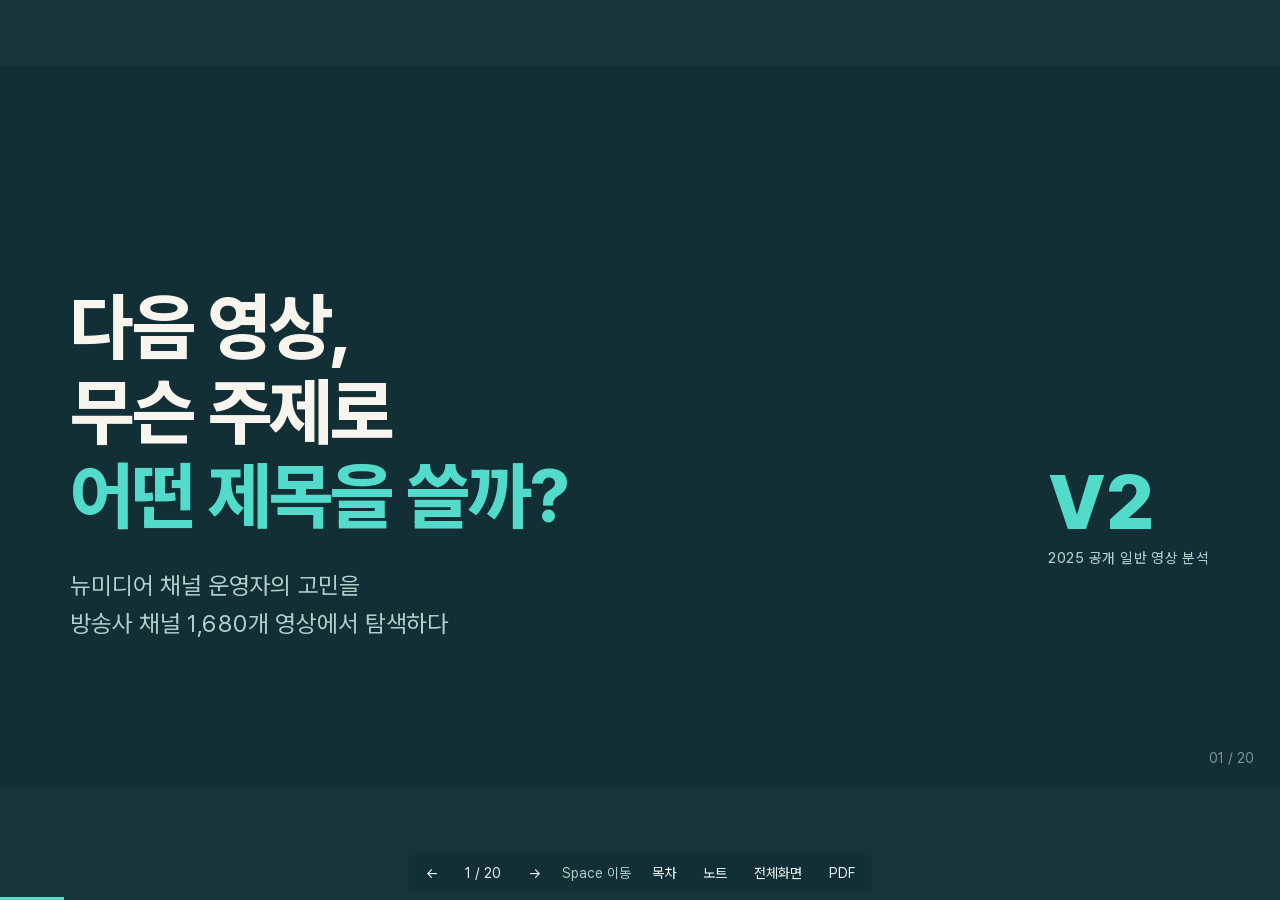
==== commit 21cba70e: "Redesign V2 around creator decisions and title-pattern analysis" ====
--- a/index.html
+++ b/index.html
@@ -1,82 +1,102 @@
-<!doctype html><html lang="ko"><head><meta charset="utf-8"><meta name="viewport" content="width=device-width,initial-scale=1"><meta name="description" content="2025년 5개 방송사 뉴미디어 뉴스 채널의 일반 영상 1680개를 바탕으로 주제와 조회수의 관계를 탐색한 발표"><title>뉴스의 주제와 조회수 | 연구 발표</title><link rel="stylesheet" href="style.css"><script src="assets/anime.min.js" defer></script><script src="deck.js" defer></script></head><body><main id="stage" aria-label="발표 슬라이드">
-<section class="slide cover active" id="slide-1" aria-label="슬라이드 1" aria-hidden="false">
-<div class="eyebrow">방송사 뉴미디어 뉴스 연구</div>
-<h1>어떤 뉴스가<br>더 많이 조회되는가</h1><div class="body"><p class="cover-rq">방송사 뉴미디어 뉴스 채널의<br>콘텐츠 주제와 조회수</p><p class="cover-meta">2025년 일반 영상 1,680개 · 5개 채널</p></div>
+<!doctype html><html lang="ko"><head><meta charset="utf-8"><meta name="viewport" content="width=device-width,initial-scale=1"><meta name="description" content="뉴미디어 채널 운영자의 콘텐츠 기획을 위한 주제와 제목 표현 분석. 5개 방송사 채널 1680개 공개 영상의 탐색적 비교."><title>다음 영상, 무슨 주제로 어떤 제목을 쓸까? | V2</title><link rel="stylesheet" href="style.css"><script src="assets/anime.min.js" defer></script><script src="deck.js" defer></script></head><body><main id="stage" aria-label="V2 발표 슬라이드">
+<section class="slide dark cover active" id="slide-1" aria-label="슬라이드 1" aria-hidden="false">
 
-<span class="slidenum">01 / 16</span></section>
+<h1>다음 영상,<br>무슨 주제로<br><em>어떤 제목을 쓸까?</em></h1><div class="body"><p class="cover-sub">뉴미디어 채널 운영자의 고민을<br>방송사 채널 1,680개 영상에서 탐색하다</p><div class="cover-number">V2<span>2025 공개 일반 영상 분석</span></div></div>
+
+<span class="slidenum">01 / 20</span></section>
 <section class="slide " id="slide-2" aria-label="슬라이드 2" aria-hidden="true">
 
-<h1>많이 만드는 주제가 더 높은 조회수와 연결될까?</h1><div class="body"><svg viewBox="0 0 1400 420" role="img" aria-label="비디오머그의 정치 국제 및 기술 디지털 주제 비중과 상대 조회수" xmlns="http://www.w3.org/2000/svg"><text x="0" y="110" font-size="34" fill="#142b35" text-anchor="start" font-weight="600" >정치·국제</text><rect x="270" y="77" width="508.84718498659515" height="52" fill="#9db5ad" /><text x="798.8471849865952" y="113" font-size="36" fill="#142b35" text-anchor="start" font-weight="700" >78%</text><text x="1120" y="115" font-size="48" fill="#16786f" text-anchor="middle" font-weight="700" >1.06배</text><text x="1120" y="158" font-size="22" fill="#677c82" text-anchor="middle" font-weight="400" >n=292</text><text x="0" y="280" font-size="34" fill="#142b35" text-anchor="start" font-weight="600" >기술·디지털</text><rect x="270" y="247" width="155.09383378016085" height="52" fill="#9db5ad" /><text x="445.0938337801608" y="283" font-size="36" fill="#142b35" text-anchor="start" font-weight="700" >24%</text><text x="1120" y="285" font-size="48" fill="#16786f" text-anchor="middle" font-weight="700" >1.79배</text><text x="1120" y="328" font-size="22" fill="#677c82" text-anchor="middle" font-weight="400" >n=89</text><text x="270" y="35" font-size="23" fill="#677c82" text-anchor="start" font-weight="400" >업로드 중 해당 주제 비중</text><text x="1120" y="35" font-size="23" fill="#677c82" text-anchor="middle" font-weight="400" >상대 조회수</text></svg><p class="takeaway">비디오머그에서 두 지표는 같은 순서로 움직이지 않았습니다</p></div>
-<footer class="foot">비디오머그 · 제목+설명 사전 분류 · 복수 태그 · 상대 조회수 = 주제 중앙값 / 채널 중앙값</footer>
-<span class="slidenum">02 / 16</span></section>
-<section class="slide rq" id="slide-3" aria-label="슬라이드 3" aria-hidden="true">
+<h1>채널을 운영하며<br>두 가지 결정이 궁금했습니다</h1><div class="body"><div class="motivation"><div><span>무엇을 다룰까</span><p>관심을 끌 만한<br><b>주제</b>는 무엇일까?</p></div><div><span>무엇을 약속할까</span><p>내용을 보고 싶게 만드는<br><b>제목 표현</b>은 무엇일까?</p></div></div><p class="bottom-line">다음 기획을 결정할 때 참고할 근거를 데이터에서 찾고 싶었습니다</p></div>
+<footer class="foot">연구 질문: 콘텐츠 주제·제목 표현과 조회수의 관계는 채널별로 어떻게 나타나는가?</footer>
+<span class="slidenum">02 / 20</span></section>
+<section class="slide " id="slide-3" aria-label="슬라이드 3" aria-hidden="true">
 
-<h1>방송사 뉴미디어 뉴스 채널에서<br>콘텐츠 주제에 따라 조회수는 어떻게 달라지는가?</h1><div class="body"><div class="research-questions"><div><span>01</span><p>어떤 주제에서<br>상대 조회수가 높은가?</p></div><div><span>02</span><p>같은 주제의 패턴이<br>채널마다 다른가?</p></div></div><div class="channel-line">14F · 크랩 KLAB · 스브스뉴스 · 소탐대실 · 비디오머그</div></div>
-<footer class="foot">연구 단위는 방송사가 아니라 개별 채널의 일반 영상</footer>
-<span class="slidenum">03 / 16</span></section>
+<h1>방송사 뉴미디어 5개 채널의 영상 1,680개를 모았습니다</h1><div class="body"><div class="data-context"><b>2025.01–12 업로드</b><span>2026.10.18 누적 조회수</span></div><svg class="dataviz" viewBox="0 0 1400 400" role="img" aria-label="채널별 수집 영상 수" xmlns="http://www.w3.org/2000/svg"><text x="0" y="62" fill="#17343b" font-size="28" text-anchor="start" font-weight="650">14F · MBC</text><rect x="380" y="35" width="766.6666666666667" height="35" fill="#087f79" rx="3"/><text x="1164.6666666666667" y="64" fill="#087f79" font-size="31" text-anchor="start" font-weight="750">575</text><text x="0" y="132" fill="#17343b" font-size="28" text-anchor="start" font-weight="650">크랩 KLAB · KBS</text><rect x="380" y="105" width="493.33333333333337" height="35" fill="#4879b4" rx="3"/><text x="891.3333333333334" y="134" fill="#4879b4" font-size="31" text-anchor="start" font-weight="750">370</text><text x="0" y="202" fill="#17343b" font-size="28" text-anchor="start" font-weight="650">스브스뉴스 · SBS</text><rect x="380" y="175" width="420.0" height="35" fill="#d77141" rx="3"/><text x="818.0" y="204" fill="#d77141" font-size="31" text-anchor="start" font-weight="750">315</text><text x="0" y="272" fill="#17343b" font-size="28" text-anchor="start" font-weight="650">소탐대실 · JTBC</text><rect x="380" y="245" width="62.66666666666667" height="35" fill="#7468bd" rx="3"/><text x="460.6666666666667" y="274" fill="#7468bd" font-size="31" text-anchor="start" font-weight="750">47</text><text x="0" y="342" fill="#17343b" font-size="28" text-anchor="start" font-weight="650">비디오머그 · SBS</text><rect x="380" y="315" width="497.33333333333337" height="35" fill="#375264" rx="3"/><text x="895.3333333333334" y="344" fill="#375264" font-size="31" text-anchor="start" font-weight="750">373</text></svg></div>
+<footer class="foot">Firecrawl 수집 · 쇼츠·라이브 제외 · 중복·요청 필드 결측 0개 · 삭제·비공개 영상은 수집 범위 밖</footer>
+<span class="slidenum">03 / 20</span></section>
 <section class="slide " id="slide-4" aria-label="슬라이드 4" aria-hidden="true">
 
-<h1>2025년 영상, 2026년 시점의 누적 조회수</h1><div class="body"><div class="dateline"><span>업로드 2025.01–12</span><span>조회수 수집 2026.10.18</span></div><svg viewBox="0 0 1400 410" role="img" aria-label="채널별 수집 영상 수" xmlns="http://www.w3.org/2000/svg"><text x="0" y="61" font-size="27" fill="#142b35" text-anchor="start" font-weight="600" >14F (MBC)</text><rect x="330" y="34" width="862.5" height="38" fill="#16786f" /><text x="1212.5" y="62" font-size="29" fill="#16786f" text-anchor="start" font-weight="700" >575</text><text x="0" y="134" font-size="27" fill="#142b35" text-anchor="start" font-weight="600" >크랩 KLAB (KBS)</text><rect x="330" y="107" width="555.0" height="38" fill="#356bd4" /><text x="905.0" y="135" font-size="29" fill="#356bd4" text-anchor="start" font-weight="700" >370</text><text x="0" y="207" font-size="27" fill="#142b35" text-anchor="start" font-weight="600" >스브스뉴스 (SBS)</text><rect x="330" y="180" width="472.5" height="38" fill="#b35930" /><text x="822.5" y="208" font-size="29" fill="#b35930" text-anchor="start" font-weight="700" >315</text><text x="0" y="280" font-size="27" fill="#142b35" text-anchor="start" font-weight="600" >소탐대실 (JTBC)</text><rect x="330" y="253" width="70.5" height="38" fill="#8862b2" /><text x="420.5" y="281" font-size="29" fill="#8862b2" text-anchor="start" font-weight="700" >47</text><text x="0" y="353" font-size="27" fill="#142b35" text-anchor="start" font-weight="600" >비디오머그 (SBS)</text><rect x="330" y="326" width="559.5" height="38" fill="#253d69" /><text x="909.5" y="354" font-size="29" fill="#253d69" text-anchor="start" font-weight="700" >373</text></svg></div>
-<footer class="foot">Firecrawl 수집 · 쇼츠·라이브 제외 · 공개·접근 가능 영상 · 중복·7개 필드 결측 0건</footer>
-<span class="slidenum">04 / 16</span></section>
+<h1>상위권 비중으로 비교 기준을 맞췄습니다</h1><div class="body"><div class="metric-layout"><div class="metric-dots"><svg class="dataviz" viewBox="0 0 340 340" role="img" aria-label="100개 중 약 25개가 상위권인 개념도" xmlns="http://www.w3.org/2000/svg"><circle class="dot" cx="25" cy="25" r="9" fill="#087f79"/><circle class="dot" cx="54" cy="25" r="9" fill="#087f79"/><circle class="dot" cx="83" cy="25" r="9" fill="#087f79"/><circle class="dot" cx="112" cy="25" r="9" fill="#087f79"/><circle class="dot" cx="141" cy="25" r="9" fill="#087f79"/><circle class="dot" cx="170" cy="25" r="9" fill="#087f79"/><circle class="dot" cx="199" cy="25" r="9" fill="#087f79"/><circle class="dot" cx="228" cy="25" r="9" fill="#087f79"/><circle class="dot" cx="257" cy="25" r="9" fill="#087f79"/><circle class="dot" cx="286" cy="25" r="9" fill="#087f79"/><circle class="dot" cx="25" cy="54" r="9" fill="#087f79"/><circle class="dot" cx="54" cy="54" r="9" fill="#087f79"/><circle class="dot" cx="83" cy="54" r="9" fill="#087f79"/><circle class="dot" cx="112" cy="54" r="9" fill="#087f79"/><circle class="dot" cx="141" cy="54" r="9" fill="#087f79"/><circle class="dot" cx="170" cy="54" r="9" fill="#087f79"/><circle class="dot" cx="199" cy="54" r="9" fill="#087f79"/><circle class="dot" cx="228" cy="54" r="9" fill="#087f79"/><circle class="dot" cx="257" cy="54" r="9" fill="#087f79"/><circle class="dot" cx="286" cy="54" r="9" fill="#087f79"/><circle class="dot" cx="25" cy="83" r="9" fill="#087f79"/><circle class="dot" cx="54" cy="83" r="9" fill="#087f79"/><circle class="dot" cx="83" cy="83" r="9" fill="#087f79"/><circle class="dot" cx="112" cy="83" r="9" fill="#087f79"/><circle class="dot" cx="141" cy="83" r="9" fill="#087f79"/><circle class="dot" cx="170" cy="83" r="9" fill="#dce3dd"/><circle class="dot" cx="199" cy="83" r="9" fill="#dce3dd"/><circle class="dot" cx="228" cy="83" r="9" fill="#dce3dd"/><circle class="dot" cx="257" cy="83" r="9" fill="#dce3dd"/><circle class="dot" cx="286" cy="83" r="9" fill="#dce3dd"/><circle class="dot" cx="25" cy="112" r="9" fill="#dce3dd"/><circle class="dot" cx="54" cy="112" r="9" fill="#dce3dd"/><circle class="dot" cx="83" cy="112" r="9" fill="#dce3dd"/><circle class="dot" cx="112" cy="112" r="9" fill="#dce3dd"/><circle class="dot" cx="141" cy="112" r="9" fill="#dce3dd"/><circle class="dot" cx="170" cy="112" r="9" fill="#dce3dd"/><circle class="dot" cx="199" cy="112" r="9" fill="#dce3dd"/><circle class="dot" cx="228" cy="112" r="9" fill="#dce3dd"/><circle class="dot" cx="257" cy="112" r="9" fill="#dce3dd"/><circle class="dot" cx="286" cy="112" r="9" fill="#dce3dd"/><circle class="dot" cx="25" cy="141" r="9" fill="#dce3dd"/><circle class="dot" cx="54" cy="141" r="9" fill="#dce3dd"/><circle class="dot" cx="83" cy="141" r="9" fill="#dce3dd"/><circle class="dot" cx="112" cy="141" r="9" fill="#dce3dd"/><circle class="dot" cx="141" cy="141" r="9" fill="#dce3dd"/><circle class="dot" cx="170" cy="141" r="9" fill="#dce3dd"/><circle class="dot" cx="199" cy="141" r="9" fill="#dce3dd"/><circle class="dot" cx="228" cy="141" r="9" fill="#dce3dd"/><circle class="dot" cx="257" cy="141" r="9" fill="#dce3dd"/><circle class="dot" cx="286" cy="141" r="9" fill="#dce3dd"/><circle class="dot" cx="25" cy="170" r="9" fill="#dce3dd"/><circle class="dot" cx="54" cy="170" r="9" fill="#dce3dd"/><circle class="dot" cx="83" cy="170" r="9" fill="#dce3dd"/><circle class="dot" cx="112" cy="170" r="9" fill="#dce3dd"/><circle class="dot" cx="141" cy="170" r="9" fill="#dce3dd"/><circle class="dot" cx="170" cy="170" r="9" fill="#dce3dd"/><circle class="dot" cx="199" cy="170" r="9" fill="#dce3dd"/><circle class="dot" cx="228" cy="170" r="9" fill="#dce3dd"/><circle class="dot" cx="257" cy="170" r="9" fill="#dce3dd"/><circle class="dot" cx="286" cy="170" r="9" fill="#dce3dd"/><circle class="dot" cx="25" cy="199" r="9" fill="#dce3dd"/><circle class="dot" cx="54" cy="199" r="9" fill="#dce3dd"/><circle class="dot" cx="83" cy="199" r="9" fill="#dce3dd"/><circle class="dot" cx="112" cy="199" r="9" fill="#dce3dd"/><circle class="dot" cx="141" cy="199" r="9" fill="#dce3dd"/><circle class="dot" cx="170" cy="199" r="9" fill="#dce3dd"/><circle class="dot" cx="199" cy="199" r="9" fill="#dce3dd"/><circle class="dot" cx="228" cy="199" r="9" fill="#dce3dd"/><circle class="dot" cx="257" cy="199" r="9" fill="#dce3dd"/><circle class="dot" cx="286" cy="199" r="9" fill="#dce3dd"/><circle class="dot" cx="25" cy="228" r="9" fill="#dce3dd"/><circle class="dot" cx="54" cy="228" r="9" fill="#dce3dd"/><circle class="dot" cx="83" cy="228" r="9" fill="#dce3dd"/><circle class="dot" cx="112" cy="228" r="9" fill="#dce3dd"/><circle class="dot" cx="141" cy="228" r="9" fill="#dce3dd"/><circle class="dot" cx="170" cy="228" r="9" fill="#dce3dd"/><circle class="dot" cx="199" cy="228" r="9" fill="#dce3dd"/><circle class="dot" cx="228" cy="228" r="9" fill="#dce3dd"/><circle class="dot" cx="257" cy="228" r="9" fill="#dce3dd"/><circle class="dot" cx="286" cy="228" r="9" fill="#dce3dd"/><circle class="dot" cx="25" cy="257" r="9" fill="#dce3dd"/><circle class="dot" cx="54" cy="257" r="9" fill="#dce3dd"/><circle class="dot" cx="83" cy="257" r="9" fill="#dce3dd"/><circle class="dot" cx="112" cy="257" r="9" fill="#dce3dd"/><circle class="dot" cx="141" cy="257" r="9" fill="#dce3dd"/><circle class="dot" cx="170" cy="257" r="9" fill="#dce3dd"/><circle class="dot" cx="199" cy="257" r="9" fill="#dce3dd"/><circle class="dot" cx="228" cy="257" r="9" fill="#dce3dd"/><circle class="dot" cx="257" cy="257" r="9" fill="#dce3dd"/><circle class="dot" cx="286" cy="257" r="9" fill="#dce3dd"/><circle class="dot" cx="25" cy="286" r="9" fill="#dce3dd"/><circle class="dot" cx="54" cy="286" r="9" fill="#dce3dd"/><circle class="dot" cx="83" cy="286" r="9" fill="#dce3dd"/><circle class="dot" cx="112" cy="286" r="9" fill="#dce3dd"/><circle class="dot" cx="141" cy="286" r="9" fill="#dce3dd"/><circle class="dot" cx="170" cy="286" r="9" fill="#dce3dd"/><circle class="dot" cx="199" cy="286" r="9" fill="#dce3dd"/><circle class="dot" cx="228" cy="286" r="9" fill="#dce3dd"/><circle class="dot" cx="257" cy="286" r="9" fill="#dce3dd"/><circle class="dot" cx="286" cy="286" r="9" fill="#dce3dd"/></svg></div><div><p class="metric-caption">각 채널에서 조회수순</p><strong class="metric-big">상위 25%</strong><p class="metric-copy">이 안에 들어간 영상의 비중을<br>주제·제목 묶음별로 비교했습니다</p></div></div><p class="bottom-line">예: 묶음의 100개 중 35개가 상위권이면 <b>35%</b></p></div>
+<footer class="foot">상위권은 같은 채널 내부 순위 · 전체 422/1,680개(25.1%) · 미래 성과 확률 추정치가 아님</footer>
+<span class="slidenum">04 / 20</span></section>
 <section class="slide " id="slide-5" aria-label="슬라이드 5" aria-hidden="true">
-
-<h1>주제는 제목과 설명의 단어로 탐색했습니다</h1><div class="body"><div class="classification"><div class="large-stat"><strong>83.2<small>%</small></strong><p>8개 주제 중 하나 이상에 해당</p></div><div class="topic-list"><span>정치·국제</span><span>경제·소비</span><span>기술·디지털</span><span>음식·외식</span><span>건강·의학</span><span>사회·생활</span><span>과학·환경</span><span>문화·연예</span></div></div><p class="takeaway">미분류 282개 · 복수 주제 723개</p></div>
-<footer class="foot">8개 사전 · 복수 태그 허용 · n&lt;10 비교값 비표시 · 이전 EDA보다 범주 보완</footer>
-<span class="slidenum">05 / 16</span></section>
+<div class="section-label">주제에서 찾은 단서</div>
+<h1>음식·외식도 채널에 따라 다른 패턴을 보였습니다</h1><div class="body"><svg class="dataviz" viewBox="0 0 1400 450" role="img" aria-label="해당 묶음에서 채널 내 조회수 상위 25%에 포함된 영상 비중" xmlns="http://www.w3.org/2000/svg"><line x1="300.0" y1="28" x2="300.0" y2="387" stroke="#d5dfda" stroke-width="1" stroke-dasharray=""/><text x="300.0" y="430" fill="#657d80" font-size="22" text-anchor="middle" font-weight="450">0%</text><line x1="464.0" y1="28" x2="464.0" y2="387" stroke="#d5dfda" stroke-width="1" stroke-dasharray=""/><text x="464.0" y="430" fill="#657d80" font-size="22" text-anchor="middle" font-weight="450">10%</text><line x1="628.0" y1="28" x2="628.0" y2="387" stroke="#d5dfda" stroke-width="1" stroke-dasharray=""/><text x="628.0" y="430" fill="#657d80" font-size="22" text-anchor="middle" font-weight="450">20%</text><line x1="792.0" y1="28" x2="792.0" y2="387" stroke="#d5dfda" stroke-width="1" stroke-dasharray=""/><text x="792.0" y="430" fill="#657d80" font-size="22" text-anchor="middle" font-weight="450">30%</text><line x1="956.0" y1="28" x2="956.0" y2="387" stroke="#d5dfda" stroke-width="1" stroke-dasharray=""/><text x="956.0" y="430" fill="#657d80" font-size="22" text-anchor="middle" font-weight="450">40%</text><line x1="1120.0" y1="28" x2="1120.0" y2="387" stroke="#d5dfda" stroke-width="1" stroke-dasharray=""/><text x="1120.0" y="430" fill="#657d80" font-size="22" text-anchor="middle" font-weight="450">50%</text><line x1="710.0" y1="28" x2="710.0" y2="387" stroke="#a08758" stroke-width="2" stroke-dasharray="6 7"/><text x="710.0" y="23" fill="#8a7048" font-size="20" text-anchor="middle" font-weight="450">채널 기준 약 25%</text><text x="0" y="85.0" fill="#17343b" font-size="31" text-anchor="start" font-weight="650">14F</text><rect x="300" y="55.0" width="543.1168831168831" height="42" fill="#087f79" rx="3"/><text x="860.1168831168831" y="87.0" fill="#087f79" font-size="33" text-anchor="start" font-weight="750">33%</text><text x="1370" y="83.0" fill="#657d80" font-size="23" text-anchor="end" font-weight="450">51/154개</text><text x="0" y="150.0" fill="#17343b" font-size="31" text-anchor="start" font-weight="650">크랩 KLAB</text><rect x="300" y="120.0" width="517.8947368421052" height="42" fill="#4879b4" rx="3"/><text x="834.8947368421052" y="152.0" fill="#4879b4" font-size="33" text-anchor="start" font-weight="750">32%</text><text x="1370" y="148.0" fill="#657d80" font-size="23" text-anchor="end" font-weight="450">12/38개</text><text x="0" y="215.0" fill="#17343b" font-size="31" text-anchor="start" font-weight="650">스브스뉴스</text><rect x="300" y="185.0" width="210.25641025641022" height="42" fill="#d77141" rx="3"/><text x="527.2564102564102" y="217.0" fill="#d77141" font-size="33" text-anchor="start" font-weight="750">13%</text><text x="1370" y="213.0" fill="#657d80" font-size="23" text-anchor="end" font-weight="450">5/39개</text><text x="0" y="280.0" fill="#17343b" font-size="31" text-anchor="start" font-weight="650">소탐대실</text><rect x="300" y="250.0" width="164.0" height="42" fill="#7468bd" rx="3"/><text x="481.0" y="282.0" fill="#7468bd" font-size="33" text-anchor="start" font-weight="750">10%</text><text x="1370" y="278.0" fill="#657d80" font-size="23" text-anchor="end" font-weight="450">1/10개</text><text x="0" y="345.0" fill="#17343b" font-size="31" text-anchor="start" font-weight="650">비디오머그</text><rect x="300" y="315.0" width="223.6363636363636" height="42" fill="#375264" rx="3"/><text x="540.6363636363636" y="347.0" fill="#375264" font-size="33" text-anchor="start" font-weight="750">14%</text><text x="1370" y="343.0" fill="#657d80" font-size="23" text-anchor="end" font-weight="450">3/22개</text></svg></div>
+<footer class="foot">분모: 해당 채널의 음식·외식 태그 영상 · 숫자: 상위권/전체 · 소탐대실은 10개로 표본이 작음</footer>
+<span class="slidenum">05 / 20</span></section>
 <section class="slide " id="slide-6" aria-label="슬라이드 6" aria-hidden="true">
 
-<h1>채널마다 다른 조회수 기준선</h1><div class="body"><svg viewBox="0 0 1400 450" role="img" aria-label="채널별 조회수 중앙값" xmlns="http://www.w3.org/2000/svg"><text x="0" y="57" font-size="28" fill="#142b35" text-anchor="start" font-weight="600" >14F</text><line x1="230" y1="50" x2="632.3033333333333" y2="50" stroke="#16786f" stroke-width="6" /><circle cx="632.3033333333333" cy="50" r="10" fill="#16786f"/><text x="652.3033333333333" y="58" font-size="28" fill="#16786f" text-anchor="start" font-weight="700" >12.1만</text><text x="0" y="132" font-size="28" fill="#142b35" text-anchor="start" font-weight="600" >크랩 KLAB</text><line x1="230" y1="125" x2="1069.785" y2="125" stroke="#356bd4" stroke-width="6" /><circle cx="1069.785" cy="125" r="10" fill="#356bd4"/><text x="1089.785" y="133" font-size="28" fill="#356bd4" text-anchor="start" font-weight="700" >25.2만</text><text x="0" y="207" font-size="28" fill="#142b35" text-anchor="start" font-weight="600" >스브스뉴스</text><line x1="230" y1="200" x2="1014.0166666666668" y2="200" stroke="#b35930" stroke-width="6" /><circle cx="1014.0166666666668" cy="200" r="10" fill="#b35930"/><text x="1034.0166666666669" y="208" font-size="28" fill="#b35930" text-anchor="start" font-weight="700" >23.5만</text><text x="0" y="282" font-size="28" fill="#142b35" text-anchor="start" font-weight="600" >소탐대실</text><line x1="230" y1="275" x2="1087.5133333333333" y2="275" stroke="#8862b2" stroke-width="6" /><circle cx="1087.5133333333333" cy="275" r="10" fill="#8862b2"/><text x="1107.5133333333333" y="283" font-size="28" fill="#8862b2" text-anchor="start" font-weight="700" >25.7만</text><text x="0" y="357" font-size="28" fill="#142b35" text-anchor="start" font-weight="600" >비디오머그</text><line x1="230" y1="350" x2="610.46" y2="350" stroke="#253d69" stroke-width="6" /><circle cx="610.46" cy="350" r="10" fill="#253d69"/><text x="630.46" y="358" font-size="28" fill="#253d69" text-anchor="start" font-weight="700" >11.4만</text><text x="230.0" y="430" font-size="21" fill="#677c82" text-anchor="middle" font-weight="400" >0만</text><text x="563.3333333333334" y="430" font-size="21" fill="#677c82" text-anchor="middle" font-weight="400" >10만</text><text x="896.6666666666667" y="430" font-size="21" fill="#677c82" text-anchor="middle" font-weight="400" >20만</text><text x="1230.0" y="430" font-size="21" fill="#677c82" text-anchor="middle" font-weight="400" >30만</text></svg><div class="formula"><b>상대 조회수</b><span>주제별 중앙값 ÷ 같은 채널 전체 중앙값</span><strong>기준 = 1</strong></div></div>
-<footer class="foot">누적 조회수 중앙값 · 소탐대실 n=47로 표본이 작음</footer>
-<span class="slidenum">06 / 16</span></section>
-<section class="slide matrix" id="slide-7" aria-label="슬라이드 7" aria-hidden="true">
+<h1>비디오머그에서는 경제·기술의 비중이 높았습니다</h1><div class="body"><svg class="dataviz" viewBox="0 0 1400 360" role="img" aria-label="해당 묶음에서 채널 내 조회수 상위 25%에 포함된 영상 비중" xmlns="http://www.w3.org/2000/svg"><line x1="300.0" y1="28" x2="300.0" y2="297" stroke="#d5dfda" stroke-width="1" stroke-dasharray=""/><text x="300.0" y="340" fill="#657d80" font-size="22" text-anchor="middle" font-weight="450">0%</text><line x1="464.0" y1="28" x2="464.0" y2="297" stroke="#d5dfda" stroke-width="1" stroke-dasharray=""/><text x="464.0" y="340" fill="#657d80" font-size="22" text-anchor="middle" font-weight="450">10%</text><line x1="628.0" y1="28" x2="628.0" y2="297" stroke="#d5dfda" stroke-width="1" stroke-dasharray=""/><text x="628.0" y="340" fill="#657d80" font-size="22" text-anchor="middle" font-weight="450">20%</text><line x1="792.0" y1="28" x2="792.0" y2="297" stroke="#d5dfda" stroke-width="1" stroke-dasharray=""/><text x="792.0" y="340" fill="#657d80" font-size="22" text-anchor="middle" font-weight="450">30%</text><line x1="956.0" y1="28" x2="956.0" y2="297" stroke="#d5dfda" stroke-width="1" stroke-dasharray=""/><text x="956.0" y="340" fill="#657d80" font-size="22" text-anchor="middle" font-weight="450">40%</text><line x1="1120.0" y1="28" x2="1120.0" y2="297" stroke="#d5dfda" stroke-width="1" stroke-dasharray=""/><text x="1120.0" y="340" fill="#657d80" font-size="22" text-anchor="middle" font-weight="450">50%</text><line x1="710.0" y1="28" x2="710.0" y2="297" stroke="#a08758" stroke-width="2" stroke-dasharray="6 7"/><text x="710.0" y="23" fill="#8a7048" font-size="20" text-anchor="middle" font-weight="450">채널 기준 약 25%</text><text x="0" y="85.0" fill="#17343b" font-size="31" text-anchor="start" font-weight="650">음식·외식</text><rect x="300" y="55.0" width="223.6363636363636" height="42" fill="#b8c8c5" rx="3"/><text x="540.6363636363636" y="87.0" fill="#657d80" font-size="33" text-anchor="start" font-weight="750">14%</text><text x="1370" y="83.0" fill="#657d80" font-size="23" text-anchor="end" font-weight="450">3/22개</text><text x="0" y="163.33333333333331" fill="#17343b" font-size="31" text-anchor="start" font-weight="650">경제·소비</text><rect x="300" y="133.33333333333331" width="598.0110497237569" height="42" fill="#087f79" rx="3"/><text x="915.0110497237569" y="165.33333333333331" fill="#087f79" font-size="33" text-anchor="start" font-weight="750">36%</text><text x="1370" y="161.33333333333331" fill="#657d80" font-size="23" text-anchor="end" font-weight="450">66/181개</text><text x="0" y="241.66666666666666" fill="#17343b" font-size="31" text-anchor="start" font-weight="650">기술·디지털</text><rect x="300" y="211.66666666666666" width="589.6629213483146" height="42" fill="#087f79" rx="3"/><text x="906.6629213483146" y="243.66666666666666" fill="#087f79" font-size="33" text-anchor="start" font-weight="750">36%</text><text x="1370" y="239.66666666666666" fill="#657d80" font-size="23" text-anchor="end" font-weight="450">32/89개</text></svg><p class="bottom-line">경제·소비 <b>66/181개</b> · 기술·디지털 <b>32/89개</b>가 상위권</p></div>
+<footer class="foot">비디오머그의 채널 내 상위권 비중 · 사전 기반 복수 주제 태그 · 영상 포맷은 완전히 분리하지 못함</footer>
+<span class="slidenum">06 / 20</span></section>
+<section class="slide dark chapter" id="slide-7" aria-label="슬라이드 7" aria-hidden="true">
 
-<h1>주제별 상대 조회수는 채널마다 다릅니다</h1><div class="body"><svg viewBox="0 0 1400 510" role="img" aria-label="5개 채널과 8개 주제의 상대 조회수 히트맵, 표본 10개 미만은 빈칸" xmlns="http://www.w3.org/2000/svg"><text x="277.0" y="45" font-size="22" fill="#142b35" text-anchor="middle" font-weight="600" >정치·국제</text><text x="421.0" y="45" font-size="22" fill="#142b35" text-anchor="middle" font-weight="600" >경제·소비</text><text x="565.0" y="45" font-size="22" fill="#142b35" text-anchor="middle" font-weight="600" >기술·디지털</text><text x="709.0" y="45" font-size="22" fill="#142b35" text-anchor="middle" font-weight="600" >음식·외식</text><text x="853.0" y="45" font-size="22" fill="#142b35" text-anchor="middle" font-weight="600" >건강·의학</text><text x="997.0" y="45" font-size="22" fill="#142b35" text-anchor="middle" font-weight="600" >사회·생활</text><text x="1141.0" y="45" font-size="22" fill="#142b35" text-anchor="middle" font-weight="600" >과학·환경</text><text x="1285.0" y="45" font-size="22" fill="#142b35" text-anchor="middle" font-weight="600" >문화·연예</text><text x="0" y="125" font-size="27" fill="#142b35" text-anchor="start" font-weight="600" >14F</text><rect x="208" y="88" width="138" height="65" fill="#c5dad3" /><text x="277.0" y="117" font-size="27" fill="#142b35" text-anchor="middle" font-weight="700" >1.16</text><text x="277.0" y="141" font-size="17" fill="#142b35" text-anchor="middle" font-weight="400" >n=168</text><rect x="352" y="88" width="138" height="65" fill="#e6e1de" /><text x="421.0" y="117" font-size="27" fill="#142b35" text-anchor="middle" font-weight="700" >0.90</text><text x="421.0" y="141" font-size="17" fill="#142b35" text-anchor="middle" font-weight="400" >n=140</text><rect x="496" y="88" width="138" height="65" fill="#e6e1dd" /><text x="565.0" y="117" font-size="27" fill="#142b35" text-anchor="middle" font-weight="700" >0.90</text><text x="565.0" y="141" font-size="17" fill="#142b35" text-anchor="middle" font-weight="400" >n=49</text><rect x="640" y="88" width="138" height="65" fill="#68a69d" /><text x="709.0" y="117" font-size="27" fill="white" text-anchor="middle" font-weight="700" >1.49</text><text x="709.0" y="141" font-size="17" fill="white" text-anchor="middle" font-weight="400" >n=154</text><rect x="784" y="88" width="138" height="65" fill="#92beb5" /><text x="853.0" y="117" font-size="27" fill="#142b35" text-anchor="middle" font-weight="700" >1.34</text><text x="853.0" y="141" font-size="17" fill="#142b35" text-anchor="middle" font-weight="400" >n=34</text><rect x="928" y="88" width="138" height="65" fill="#ccded7" /><text x="997.0" y="117" font-size="27" fill="#142b35" text-anchor="middle" font-weight="700" >1.13</text><text x="997.0" y="141" font-size="17" fill="#142b35" text-anchor="middle" font-weight="400" >n=81</text><rect x="1072" y="88" width="138" height="65" fill="#ccded7" /><text x="1141.0" y="117" font-size="27" fill="#142b35" text-anchor="middle" font-weight="700" >1.13</text><text x="1141.0" y="141" font-size="17" fill="#142b35" text-anchor="middle" font-weight="400" >n=39</text><rect x="1216" y="88" width="138" height="65" fill="#c9ddd5" /><text x="1285.0" y="117" font-size="27" fill="#142b35" text-anchor="middle" font-weight="700" >1.14</text><text x="1285.0" y="141" font-size="17" fill="#142b35" text-anchor="middle" font-weight="400" >n=56</text><text x="0" y="195" font-size="27" fill="#142b35" text-anchor="start" font-weight="600" >크랩 KLAB</text><rect x="208" y="158" width="138" height="65" fill="#bad4cc" /><text x="277.0" y="187" font-size="27" fill="#142b35" text-anchor="middle" font-weight="700" >1.20</text><text x="277.0" y="211" font-size="17" fill="#142b35" text-anchor="middle" font-weight="400" >n=147</text><rect x="352" y="158" width="138" height="65" fill="#a8cac2" /><text x="421.0" y="187" font-size="27" fill="#142b35" text-anchor="middle" font-weight="700" >1.26</text><text x="421.0" y="211" font-size="17" fill="#142b35" text-anchor="middle" font-weight="400" >n=95</text><rect x="496" y="158" width="138" height="65" fill="#c1d8d0" /><text x="565.0" y="187" font-size="27" fill="#142b35" text-anchor="middle" font-weight="700" >1.17</text><text x="565.0" y="211" font-size="17" fill="#142b35" text-anchor="middle" font-weight="400" >n=39</text><rect x="640" y="158" width="138" height="65" fill="#70aba2" /><text x="709.0" y="187" font-size="27" fill="white" text-anchor="middle" font-weight="700" >1.46</text><text x="709.0" y="211" font-size="17" fill="white" text-anchor="middle" font-weight="400" >n=38</text><rect x="784" y="158" width="138" height="65" fill="#e1eae3" /><text x="853.0" y="187" font-size="27" fill="#142b35" text-anchor="middle" font-weight="700" >1.06</text><text x="853.0" y="211" font-size="17" fill="#142b35" text-anchor="middle" font-weight="400" >n=33</text><rect x="928" y="158" width="138" height="65" fill="#eeefe9" /><text x="997.0" y="187" font-size="27" fill="#142b35" text-anchor="middle" font-weight="700" >0.98</text><text x="997.0" y="211" font-size="17" fill="#142b35" text-anchor="middle" font-weight="400" >n=63</text><rect x="1072" y="158" width="138" height="65" fill="#cdb7bd" /><text x="1141.0" y="187" font-size="27" fill="#142b35" text-anchor="middle" font-weight="700" >0.67</text><text x="1141.0" y="211" font-size="17" fill="#142b35" text-anchor="middle" font-weight="400" >n=26</text><rect x="1216" y="158" width="138" height="65" fill="#bfd7cf" /><text x="1285.0" y="187" font-size="27" fill="#142b35" text-anchor="middle" font-weight="700" >1.18</text><text x="1285.0" y="211" font-size="17" fill="#142b35" text-anchor="middle" font-weight="400" >n=48</text><text x="0" y="265" font-size="27" fill="#142b35" text-anchor="start" font-weight="600" >스브스뉴스</text><rect x="208" y="228" width="138" height="65" fill="#b6d2ca" /><text x="277.0" y="257" font-size="27" fill="#142b35" text-anchor="middle" font-weight="700" >1.21</text><text x="277.0" y="281" font-size="17" fill="#142b35" text-anchor="middle" font-weight="400" >n=76</text><rect x="352" y="228" width="138" height="65" fill="#d1e1da" /><text x="421.0" y="257" font-size="27" fill="#142b35" text-anchor="middle" font-weight="700" >1.11</text><text x="421.0" y="281" font-size="17" fill="#142b35" text-anchor="middle" font-weight="400" >n=87</text><rect x="496" y="228" width="138" height="65" fill="#d8cacc" /><text x="565.0" y="257" font-size="27" fill="#142b35" text-anchor="middle" font-weight="700" >0.77</text><text x="565.0" y="281" font-size="17" fill="#142b35" text-anchor="middle" font-weight="400" >n=19</text><rect x="640" y="228" width="138" height="65" fill="#e7e2df" /><text x="709.0" y="257" font-size="27" fill="#142b35" text-anchor="middle" font-weight="700" >0.91</text><text x="709.0" y="281" font-size="17" fill="#142b35" text-anchor="middle" font-weight="400" >n=39</text><rect x="784" y="228" width="138" height="65" fill="#dfd6d5" /><text x="853.0" y="257" font-size="27" fill="#142b35" text-anchor="middle" font-weight="700" >0.84</text><text x="853.0" y="281" font-size="17" fill="#142b35" text-anchor="middle" font-weight="400" >n=44</text><rect x="928" y="228" width="138" height="65" fill="#cbded6" /><text x="997.0" y="257" font-size="27" fill="#142b35" text-anchor="middle" font-weight="700" >1.14</text><text x="997.0" y="281" font-size="17" fill="#142b35" text-anchor="middle" font-weight="400" >n=96</text><rect x="1072" y="228" width="138" height="65" fill="#d1e1da" /><text x="1141.0" y="257" font-size="27" fill="#142b35" text-anchor="middle" font-weight="700" >1.11</text><text x="1141.0" y="281" font-size="17" fill="#142b35" text-anchor="middle" font-weight="400" >n=36</text><rect x="1216" y="228" width="138" height="65" fill="#edece7" /><text x="1285.0" y="257" font-size="27" fill="#142b35" text-anchor="middle" font-weight="700" >0.96</text><text x="1285.0" y="281" font-size="17" fill="#142b35" text-anchor="middle" font-weight="400" >n=27</text><text x="0" y="335" font-size="27" fill="#142b35" text-anchor="start" font-weight="600" >소탐대실</text><rect x="208" y="298" width="138" height="65" fill="#e8ebe7" /><text x="277.0" y="327" font-size="27" fill="#677c82" text-anchor="middle" font-weight="700" >—</text><text x="277.0" y="351" font-size="17" fill="#677c82" text-anchor="middle" font-weight="400" >n=1</text><rect x="352" y="298" width="138" height="65" fill="#e8ebe7" /><text x="421.0" y="327" font-size="27" fill="#677c82" text-anchor="middle" font-weight="700" >—</text><text x="421.0" y="351" font-size="17" fill="#677c82" text-anchor="middle" font-weight="400" >n=4</text><rect x="496" y="298" width="138" height="65" fill="#e8ebe7" /><text x="565.0" y="327" font-size="27" fill="#677c82" text-anchor="middle" font-weight="700" >—</text><text x="565.0" y="351" font-size="17" fill="#677c82" text-anchor="middle" font-weight="400" >n=2</text><rect x="640" y="298" width="138" height="65" fill="#d8cacb" /><text x="709.0" y="327" font-size="27" fill="#142b35" text-anchor="middle" font-weight="700" >0.77</text><text x="709.0" y="351" font-size="17" fill="#142b35" text-anchor="middle" font-weight="400" >n=10</text><rect x="784" y="298" width="138" height="65" fill="#e8ebe7" /><text x="853.0" y="327" font-size="27" fill="#677c82" text-anchor="middle" font-weight="700" >—</text><text x="853.0" y="351" font-size="17" fill="#677c82" text-anchor="middle" font-weight="400" >n=9</text><rect x="928" y="298" width="138" height="65" fill="#e8ebe7" /><text x="997.0" y="327" font-size="27" fill="#677c82" text-anchor="middle" font-weight="700" >—</text><text x="997.0" y="351" font-size="17" fill="#677c82" text-anchor="middle" font-weight="400" >n=9</text><rect x="1072" y="298" width="138" height="65" fill="#dfe9e1" /><text x="1141.0" y="327" font-size="27" fill="#142b35" text-anchor="middle" font-weight="700" >1.06</text><text x="1141.0" y="351" font-size="17" fill="#142b35" text-anchor="middle" font-weight="400" >n=11</text><rect x="1216" y="298" width="138" height="65" fill="#e8ebe7" /><text x="1285.0" y="327" font-size="27" fill="#677c82" text-anchor="middle" font-weight="700" >—</text><text x="1285.0" y="351" font-size="17" fill="#677c82" text-anchor="middle" font-weight="400" >n=3</text><text x="0" y="405" font-size="27" fill="#142b35" text-anchor="start" font-weight="600" >비디오머그</text><rect x="208" y="368" width="138" height="65" fill="#dfe9e2" /><text x="277.0" y="397" font-size="27" fill="#142b35" text-anchor="middle" font-weight="700" >1.06</text><text x="277.0" y="421" font-size="17" fill="#142b35" text-anchor="middle" font-weight="400" >n=292</text><rect x="352" y="368" width="138" height="65" fill="#419187" /><text x="421.0" y="397" font-size="27" fill="white" text-anchor="middle" font-weight="700" >1.62</text><text x="421.0" y="421" font-size="17" fill="white" text-anchor="middle" font-weight="400" >n=181</text><rect x="496" y="368" width="138" height="65" fill="#12766c" /><text x="565.0" y="397" font-size="27" fill="white" text-anchor="middle" font-weight="700" >1.79</text><text x="565.0" y="421" font-size="17" fill="white" text-anchor="middle" font-weight="400" >n=89</text><rect x="640" y="368" width="138" height="65" fill="#ceb9be" /><text x="709.0" y="397" font-size="27" fill="#142b35" text-anchor="middle" font-weight="700" >0.68</text><text x="709.0" y="421" font-size="17" fill="#142b35" text-anchor="middle" font-weight="400" >n=22</text><rect x="784" y="368" width="138" height="65" fill="#e8e4e0" /><text x="853.0" y="397" font-size="27" fill="#142b35" text-anchor="middle" font-weight="700" >0.92</text><text x="853.0" y="421" font-size="17" fill="#142b35" text-anchor="middle" font-weight="400" >n=41</text><rect x="928" y="368" width="138" height="65" fill="#d5e4dc" /><text x="997.0" y="397" font-size="27" fill="#142b35" text-anchor="middle" font-weight="700" >1.10</text><text x="997.0" y="421" font-size="17" fill="#142b35" text-anchor="middle" font-weight="400" >n=76</text><rect x="1072" y="368" width="138" height="65" fill="#529a90" /><text x="1141.0" y="397" font-size="27" fill="white" text-anchor="middle" font-weight="700" >1.56</text><text x="1141.0" y="421" font-size="17" fill="white" text-anchor="middle" font-weight="400" >n=46</text><rect x="1216" y="368" width="138" height="65" fill="#e9efe7" /><text x="1285.0" y="397" font-size="27" fill="#142b35" text-anchor="middle" font-weight="700" >1.03</text><text x="1285.0" y="421" font-size="17" fill="#142b35" text-anchor="middle" font-weight="400" >n=20</text><text x="205" y="476" font-size="23" fill="#677c82" text-anchor="start" font-weight="400" >1.00 = 채널 전체 중앙값</text><rect x="940" y="451" width="26" height="26" fill="#9a647b" /><text x="980" y="473" font-size="21" fill="#677c82" text-anchor="start" font-weight="400" >기준 아래</text><rect x="1140" y="451" width="26" height="26" fill="#0f756a" /><text x="1180" y="473" font-size="21" fill="#677c82" text-anchor="start" font-weight="400" >기준 위</text></svg></div>
-<footer class="foot">제목+설명 사전 분류 · 각 칸 n 병기 · 같은 영상이 여러 열에 포함될 수 있음</footer>
-<span class="slidenum">07 / 16</span></section>
+<h1>주제를 골랐다면,<br><em>제목에서 무엇을 약속할까?</em></h1><div class="body"><div class="real-title">한국인들은 <mark>왜</mark> 이렇게 급식에 진심일까</div><p class="chapter-note">관찰한 제목 표현: 왜 · 이유 · 비밀 · 정체 · 원리</p></div>
+<footer class="foot">설명형 표현은 5개 단어 중 하나를 포함한 제목 · 정규식 기준이며 표현의 질을 평가한 것은 아님</footer>
+<span class="slidenum">07 / 20</span></section>
 <section class="slide " id="slide-8" aria-label="슬라이드 8" aria-hidden="true">
-
-<h1>14F의 음식·외식: 채널 기준의 1.49배</h1><div class="body"><svg viewBox="0 0 1400 410" role="img" aria-label="14F 전체와 음식 외식 영상의 조회수 중앙값 비교" xmlns="http://www.w3.org/2000/svg"><text x="0" y="127" font-size="31" fill="#142b35" text-anchor="start" font-weight="600" >14F 전체</text><rect x="250" y="90" width="555.1786" height="60" fill="#bac9c5" /><text x="830.1786" y="130" font-size="37" fill="#142b35" text-anchor="start" font-weight="700" >12.1만</text><text x="250" y="192" font-size="22" fill="#677c82" text-anchor="start" font-weight="400" >n=575</text><text x="0" y="287" font-size="31" fill="#142b35" text-anchor="start" font-weight="600" >음식·외식</text><rect x="250" y="250" width="824.8398" height="60" fill="#16786f" /><text x="1099.8398" y="290" font-size="37" fill="#16786f" text-anchor="start" font-weight="700" >17.9만</text><text x="250" y="352" font-size="22" fill="#677c82" text-anchor="start" font-weight="400" >n=154</text></svg><div class="example"><span>실제 영상 사례</span><a href="https://www.youtube.com/watch?v=KAAf1g9OCoE" target="_blank" rel="noopener">오렌지 치킨, 찹 수이… 미국식 중화요리 뭐가 다를까🥄ㅣ돈슐랭 / 14F</a><b>150.1만 회</b></div></div>
-<footer class="foot">중앙값 비교 · 전체 n=575 / 음식·외식 n=154 · 아래 사례는 주제 내 최고 조회수 영상</footer>
-<span class="slidenum">08 / 16</span></section>
+<div class="section-label">제목에서 찾은 단서</div>
+<h1>설명형 표현이 있는 제목에서 35%가 상위권이었습니다</h1><div class="body"><div class="two-stat"><div><span>표현 없음</span><strong>23%</strong><p>306/1,345개</p><svg class="dataviz" viewBox="0 0 245 245" role="img" aria-label="표현 없는 제목의 상위권 비중" xmlns="http://www.w3.org/2000/svg"><circle class="dot" cx="20" cy="20" r="7" fill="#b8c8c5"/><circle class="dot" cx="42" cy="20" r="7" fill="#b8c8c5"/><circle class="dot" cx="64" cy="20" r="7" fill="#b8c8c5"/><circle class="dot" cx="86" cy="20" r="7" fill="#b8c8c5"/><circle class="dot" cx="108" cy="20" r="7" fill="#b8c8c5"/><circle class="dot" cx="130" cy="20" r="7" fill="#b8c8c5"/><circle class="dot" cx="152" cy="20" r="7" fill="#b8c8c5"/><circle class="dot" cx="174" cy="20" r="7" fill="#b8c8c5"/><circle class="dot" cx="196" cy="20" r="7" fill="#b8c8c5"/><circle class="dot" cx="218" cy="20" r="7" fill="#b8c8c5"/><circle class="dot" cx="20" cy="42" r="7" fill="#b8c8c5"/><circle class="dot" cx="42" cy="42" r="7" fill="#b8c8c5"/><circle class="dot" cx="64" cy="42" r="7" fill="#b8c8c5"/><circle class="dot" cx="86" cy="42" r="7" fill="#b8c8c5"/><circle class="dot" cx="108" cy="42" r="7" fill="#b8c8c5"/><circle class="dot" cx="130" cy="42" r="7" fill="#b8c8c5"/><circle class="dot" cx="152" cy="42" r="7" fill="#b8c8c5"/><circle class="dot" cx="174" cy="42" r="7" fill="#b8c8c5"/><circle class="dot" cx="196" cy="42" r="7" fill="#b8c8c5"/><circle class="dot" cx="218" cy="42" r="7" fill="#b8c8c5"/><circle class="dot" cx="20" cy="64" r="7" fill="#b8c8c5"/><circle class="dot" cx="42" cy="64" r="7" fill="#b8c8c5"/><circle class="dot" cx="64" cy="64" r="7" fill="#b8c8c5"/><circle class="dot" cx="86" cy="64" r="7" fill="#dce3dd"/><circle class="dot" cx="108" cy="64" r="7" fill="#dce3dd"/><circle class="dot" cx="130" cy="64" r="7" fill="#dce3dd"/><circle class="dot" cx="152" cy="64" r="7" fill="#dce3dd"/><circle class="dot" cx="174" cy="64" r="7" fill="#dce3dd"/><circle class="dot" cx="196" cy="64" r="7" fill="#dce3dd"/><circle class="dot" cx="218" cy="64" r="7" fill="#dce3dd"/><circle class="dot" cx="20" cy="86" r="7" fill="#dce3dd"/><circle class="dot" cx="42" cy="86" r="7" fill="#dce3dd"/><circle class="dot" cx="64" cy="86" r="7" fill="#dce3dd"/><circle class="dot" cx="86" cy="86" r="7" fill="#dce3dd"/><circle class="dot" cx="108" cy="86" r="7" fill="#dce3dd"/><circle class="dot" cx="130" cy="86" r="7" fill="#dce3dd"/><circle class="dot" cx="152" cy="86" r="7" fill="#dce3dd"/><circle class="dot" cx="174" cy="86" r="7" fill="#dce3dd"/><circle class="dot" cx="196" cy="86" r="7" fill="#dce3dd"/><circle class="dot" cx="218" cy="86" r="7" fill="#dce3dd"/><circle class="dot" cx="20" cy="108" r="7" fill="#dce3dd"/><circle class="dot" cx="42" cy="108" r="7" fill="#dce3dd"/><circle class="dot" cx="64" cy="108" r="7" fill="#dce3dd"/><circle class="dot" cx="86" cy="108" r="7" fill="#dce3dd"/><circle class="dot" cx="108" cy="108" r="7" fill="#dce3dd"/><circle class="dot" cx="130" cy="108" r="7" fill="#dce3dd"/><circle class="dot" cx="152" cy="108" r="7" fill="#dce3dd"/><circle class="dot" cx="174" cy="108" r="7" fill="#dce3dd"/><circle class="dot" cx="196" cy="108" r="7" fill="#dce3dd"/><circle class="dot" cx="218" cy="108" r="7" fill="#dce3dd"/><circle class="dot" cx="20" cy="130" r="7" fill="#dce3dd"/><circle class="dot" cx="42" cy="130" r="7" fill="#dce3dd"/><circle class="dot" cx="64" cy="130" r="7" fill="#dce3dd"/><circle class="dot" cx="86" cy="130" r="7" fill="#dce3dd"/><circle class="dot" cx="108" cy="130" r="7" fill="#dce3dd"/><circle class="dot" cx="130" cy="130" r="7" fill="#dce3dd"/><circle class="dot" cx="152" cy="130" r="7" fill="#dce3dd"/><circle class="dot" cx="174" cy="130" r="7" fill="#dce3dd"/><circle class="dot" cx="196" cy="130" r="7" fill="#dce3dd"/><circle class="dot" cx="218" cy="130" r="7" fill="#dce3dd"/><circle class="dot" cx="20" cy="152" r="7" fill="#dce3dd"/><circle class="dot" cx="42" cy="152" r="7" fill="#dce3dd"/><circle class="dot" cx="64" cy="152" r="7" fill="#dce3dd"/><circle class="dot" cx="86" cy="152" r="7" fill="#dce3dd"/><circle class="dot" cx="108" cy="152" r="7" fill="#dce3dd"/><circle class="dot" cx="130" cy="152" r="7" fill="#dce3dd"/><circle class="dot" cx="152" cy="152" r="7" fill="#dce3dd"/><circle class="dot" cx="174" cy="152" r="7" fill="#dce3dd"/><circle class="dot" cx="196" cy="152" r="7" fill="#dce3dd"/><circle class="dot" cx="218" cy="152" r="7" fill="#dce3dd"/><circle class="dot" cx="20" cy="174" r="7" fill="#dce3dd"/><circle class="dot" cx="42" cy="174" r="7" fill="#dce3dd"/><circle class="dot" cx="64" cy="174" r="7" fill="#dce3dd"/><circle class="dot" cx="86" cy="174" r="7" fill="#dce3dd"/><circle class="dot" cx="108" cy="174" r="7" fill="#dce3dd"/><circle class="dot" cx="130" cy="174" r="7" fill="#dce3dd"/><circle class="dot" cx="152" cy="174" r="7" fill="#dce3dd"/><circle class="dot" cx="174" cy="174" r="7" fill="#dce3dd"/><circle class="dot" cx="196" cy="174" r="7" fill="#dce3dd"/><circle class="dot" cx="218" cy="174" r="7" fill="#dce3dd"/><circle class="dot" cx="20" cy="196" r="7" fill="#dce3dd"/><circle class="dot" cx="42" cy="196" r="7" fill="#dce3dd"/><circle class="dot" cx="64" cy="196" r="7" fill="#dce3dd"/><circle class="dot" cx="86" cy="196" r="7" fill="#dce3dd"/><circle class="dot" cx="108" cy="196" r="7" fill="#dce3dd"/><circle class="dot" cx="130" cy="196" r="7" fill="#dce3dd"/><circle class="dot" cx="152" cy="196" r="7" fill="#dce3dd"/><circle class="dot" cx="174" cy="196" r="7" fill="#dce3dd"/><circle class="dot" cx="196" cy="196" r="7" fill="#dce3dd"/><circle class="dot" cx="218" cy="196" r="7" fill="#dce3dd"/><circle class="dot" cx="20" cy="218" r="7" fill="#dce3dd"/><circle class="dot" cx="42" cy="218" r="7" fill="#dce3dd"/><circle class="dot" cx="64" cy="218" r="7" fill="#dce3dd"/><circle class="dot" cx="86" cy="218" r="7" fill="#dce3dd"/><circle class="dot" cx="108" cy="218" r="7" fill="#dce3dd"/><circle class="dot" cx="130" cy="218" r="7" fill="#dce3dd"/><circle class="dot" cx="152" cy="218" r="7" fill="#dce3dd"/><circle class="dot" cx="174" cy="218" r="7" fill="#dce3dd"/><circle class="dot" cx="196" cy="218" r="7" fill="#dce3dd"/><circle class="dot" cx="218" cy="218" r="7" fill="#dce3dd"/></svg></div><div><span>표현 있음</span><strong class="teal">35%</strong><p>116/335개</p><svg class="dataviz" viewBox="0 0 245 245" role="img" aria-label="설명형 표현 있는 제목의 상위권 비중" xmlns="http://www.w3.org/2000/svg"><circle class="dot" cx="20" cy="20" r="7" fill="#087f79"/><circle class="dot" cx="42" cy="20" r="7" fill="#087f79"/><circle class="dot" cx="64" cy="20" r="7" fill="#087f79"/><circle class="dot" cx="86" cy="20" r="7" fill="#087f79"/><circle class="dot" cx="108" cy="20" r="7" fill="#087f79"/><circle class="dot" cx="130" cy="20" r="7" fill="#087f79"/><circle class="dot" cx="152" cy="20" r="7" fill="#087f79"/><circle class="dot" cx="174" cy="20" r="7" fill="#087f79"/><circle class="dot" cx="196" cy="20" r="7" fill="#087f79"/><circle class="dot" cx="218" cy="20" r="7" fill="#087f79"/><circle class="dot" cx="20" cy="42" r="7" fill="#087f79"/><circle class="dot" cx="42" cy="42" r="7" fill="#087f79"/><circle class="dot" cx="64" cy="42" r="7" fill="#087f79"/><circle class="dot" cx="86" cy="42" r="7" fill="#087f79"/><circle class="dot" cx="108" cy="42" r="7" fill="#087f79"/><circle class="dot" cx="130" cy="42" r="7" fill="#087f79"/><circle class="dot" cx="152" cy="42" r="7" fill="#087f79"/><circle class="dot" cx="174" cy="42" r="7" fill="#087f79"/><circle class="dot" cx="196" cy="42" r="7" fill="#087f79"/><circle class="dot" cx="218" cy="42" r="7" fill="#087f79"/><circle class="dot" cx="20" cy="64" r="7" fill="#087f79"/><circle class="dot" cx="42" cy="64" r="7" fill="#087f79"/><circle class="dot" cx="64" cy="64" r="7" fill="#087f79"/><circle class="dot" cx="86" cy="64" r="7" fill="#087f79"/><circle class="dot" cx="108" cy="64" r="7" fill="#087f79"/><circle class="dot" cx="130" cy="64" r="7" fill="#087f79"/><circle class="dot" cx="152" cy="64" r="7" fill="#087f79"/><circle class="dot" cx="174" cy="64" r="7" fill="#087f79"/><circle class="dot" cx="196" cy="64" r="7" fill="#087f79"/><circle class="dot" cx="218" cy="64" r="7" fill="#087f79"/><circle class="dot" cx="20" cy="86" r="7" fill="#087f79"/><circle class="dot" cx="42" cy="86" r="7" fill="#087f79"/><circle class="dot" cx="64" cy="86" r="7" fill="#087f79"/><circle class="dot" cx="86" cy="86" r="7" fill="#087f79"/><circle class="dot" cx="108" cy="86" r="7" fill="#087f79"/><circle class="dot" cx="130" cy="86" r="7" fill="#dce3dd"/><circle class="dot" cx="152" cy="86" r="7" fill="#dce3dd"/><circle class="dot" cx="174" cy="86" r="7" fill="#dce3dd"/><circle class="dot" cx="196" cy="86" r="7" fill="#dce3dd"/><circle class="dot" cx="218" cy="86" r="7" fill="#dce3dd"/><circle class="dot" cx="20" cy="108" r="7" fill="#dce3dd"/><circle class="dot" cx="42" cy="108" r="7" fill="#dce3dd"/><circle class="dot" cx="64" cy="108" r="7" fill="#dce3dd"/><circle class="dot" cx="86" cy="108" r="7" fill="#dce3dd"/><circle class="dot" cx="108" cy="108" r="7" fill="#dce3dd"/><circle class="dot" cx="130" cy="108" r="7" fill="#dce3dd"/><circle class="dot" cx="152" cy="108" r="7" fill="#dce3dd"/><circle class="dot" cx="174" cy="108" r="7" fill="#dce3dd"/><circle class="dot" cx="196" cy="108" r="7" fill="#dce3dd"/><circle class="dot" cx="218" cy="108" r="7" fill="#dce3dd"/><circle class="dot" cx="20" cy="130" r="7" fill="#dce3dd"/><circle class="dot" cx="42" cy="130" r="7" fill="#dce3dd"/><circle class="dot" cx="64" cy="130" r="7" fill="#dce3dd"/><circle class="dot" cx="86" cy="130" r="7" fill="#dce3dd"/><circle class="dot" cx="108" cy="130" r="7" fill="#dce3dd"/><circle class="dot" cx="130" cy="130" r="7" fill="#dce3dd"/><circle class="dot" cx="152" cy="130" r="7" fill="#dce3dd"/><circle class="dot" cx="174" cy="130" r="7" fill="#dce3dd"/><circle class="dot" cx="196" cy="130" r="7" fill="#dce3dd"/><circle class="dot" cx="218" cy="130" r="7" fill="#dce3dd"/><circle class="dot" cx="20" cy="152" r="7" fill="#dce3dd"/><circle class="dot" cx="42" cy="152" r="7" fill="#dce3dd"/><circle class="dot" cx="64" cy="152" r="7" fill="#dce3dd"/><circle class="dot" cx="86" cy="152" r="7" fill="#dce3dd"/><circle class="dot" cx="108" cy="152" r="7" fill="#dce3dd"/><circle class="dot" cx="130" cy="152" r="7" fill="#dce3dd"/><circle class="dot" cx="152" cy="152" r="7" fill="#dce3dd"/><circle class="dot" cx="174" cy="152" r="7" fill="#dce3dd"/><circle class="dot" cx="196" cy="152" r="7" fill="#dce3dd"/><circle class="dot" cx="218" cy="152" r="7" fill="#dce3dd"/><circle class="dot" cx="20" cy="174" r="7" fill="#dce3dd"/><circle class="dot" cx="42" cy="174" r="7" fill="#dce3dd"/><circle class="dot" cx="64" cy="174" r="7" fill="#dce3dd"/><circle class="dot" cx="86" cy="174" r="7" fill="#dce3dd"/><circle class="dot" cx="108" cy="174" r="7" fill="#dce3dd"/><circle class="dot" cx="130" cy="174" r="7" fill="#dce3dd"/><circle class="dot" cx="152" cy="174" r="7" fill="#dce3dd"/><circle class="dot" cx="174" cy="174" r="7" fill="#dce3dd"/><circle class="dot" cx="196" cy="174" r="7" fill="#dce3dd"/><circle class="dot" cx="218" cy="174" r="7" fill="#dce3dd"/><circle class="dot" cx="20" cy="196" r="7" fill="#dce3dd"/><circle class="dot" cx="42" cy="196" r="7" fill="#dce3dd"/><circle class="dot" cx="64" cy="196" r="7" fill="#dce3dd"/><circle class="dot" cx="86" cy="196" r="7" fill="#dce3dd"/><circle class="dot" cx="108" cy="196" r="7" fill="#dce3dd"/><circle class="dot" cx="130" cy="196" r="7" fill="#dce3dd"/><circle class="dot" cx="152" cy="196" r="7" fill="#dce3dd"/><circle class="dot" cx="174" cy="196" r="7" fill="#dce3dd"/><circle class="dot" cx="196" cy="196" r="7" fill="#dce3dd"/><circle class="dot" cx="218" cy="196" r="7" fill="#dce3dd"/><circle class="dot" cx="20" cy="218" r="7" fill="#dce3dd"/><circle class="dot" cx="42" cy="218" r="7" fill="#dce3dd"/><circle class="dot" cx="64" cy="218" r="7" fill="#dce3dd"/><circle class="dot" cx="86" cy="218" r="7" fill="#dce3dd"/><circle class="dot" cx="108" cy="218" r="7" fill="#dce3dd"/><circle class="dot" cx="130" cy="218" r="7" fill="#dce3dd"/><circle class="dot" cx="152" cy="218" r="7" fill="#dce3dd"/><circle class="dot" cx="174" cy="218" r="7" fill="#dce3dd"/><circle class="dot" cx="196" cy="218" r="7" fill="#dce3dd"/><circle class="dot" cx="218" cy="218" r="7" fill="#dce3dd"/></svg></div></div></div>
+<footer class="foot">전체 채널 합산 · 34.6% vs 22.8% · 단순 비교이며 제목 변경의 효과를 추정한 실험이 아님</footer>
+<span class="slidenum">08 / 20</span></section>
 <section class="slide " id="slide-9" aria-label="슬라이드 9" aria-hidden="true">
 
-<h1>비디오머그는 경제·기술에서 높게 관찰됩니다</h1><div class="body"><svg viewBox="0 0 1400 350" role="img" aria-label="채널 기준 대비 조회수 중앙값 비율" xmlns="http://www.w3.org/2000/svg"><line x1="260.0" y1="30" x2="260.0" y2="300" stroke="#dbe2df" stroke-width="1" stroke-dasharray="0"/><text x="260.0" y="338" font-size="20" fill="#677c82" text-anchor="middle" font-weight="400" >0배</text><line x1="452.0" y1="30" x2="452.0" y2="300" stroke="#dbe2df" stroke-width="1" stroke-dasharray="0"/><text x="452.0" y="338" font-size="20" fill="#677c82" text-anchor="middle" font-weight="400" >0.5배</text><line x1="644.0" y1="30" x2="644.0" y2="300" stroke="#142b35" stroke-width="2" stroke-dasharray="5 7"/><text x="644.0" y="338" font-size="20" fill="#677c82" text-anchor="middle" font-weight="400" >1배</text><line x1="836.0" y1="30" x2="836.0" y2="300" stroke="#dbe2df" stroke-width="1" stroke-dasharray="0"/><text x="836.0" y="338" font-size="20" fill="#677c82" text-anchor="middle" font-weight="400" >1.5배</text><line x1="1028.0" y1="30" x2="1028.0" y2="300" stroke="#dbe2df" stroke-width="1" stroke-dasharray="0"/><text x="1028.0" y="338" font-size="20" fill="#677c82" text-anchor="middle" font-weight="400" >2배</text><line x1="1220.0" y1="30" x2="1220.0" y2="300" stroke="#dbe2df" stroke-width="1" stroke-dasharray="0"/><text x="1220.0" y="338" font-size="20" fill="#677c82" text-anchor="middle" font-weight="400" >2.5배</text><text x="0" y="100.0" font-size="30" fill="#142b35" text-anchor="start" font-weight="600" >정치·국제</text><line x1="260" y1="95.0" x2="668.1543394837828" y2="95.0" stroke="#16786f" stroke-width="5" /><circle class="datapoint" cx="668.1543394837828" cy="95.0" r="10" fill="#16786f"/><rect x="685.1543394837828" y="72.0" width="125" height="38" fill="#f8f7f2" /><text x="693.1543394837828" y="102.0" font-size="29" fill="#16786f" text-anchor="start" font-weight="700" >1.06배</text><text x="1375" y="100.0" font-size="23" fill="#677c82" text-anchor="end" font-weight="400" >n=292</text><text x="0" y="180.0" font-size="30" fill="#142b35" text-anchor="start" font-weight="600" >경제·소비</text><line x1="260" y1="175.0" x2="883.5550649214109" y2="175.0" stroke="#16786f" stroke-width="5" /><circle class="datapoint" cx="883.5550649214109" cy="175.0" r="10" fill="#16786f"/><rect x="900.5550649214109" y="152.0" width="125" height="38" fill="#f8f7f2" /><text x="908.5550649214109" y="182.0" font-size="29" fill="#16786f" text-anchor="start" font-weight="700" >1.62배</text><text x="1375" y="180.0" font-size="23" fill="#677c82" text-anchor="end" font-weight="400" >n=181</text><text x="0" y="260.0" font-size="30" fill="#142b35" text-anchor="start" font-weight="600" >기술·디지털</text><line x1="260" y1="255.0" x2="947.5786153603533" y2="255.0" stroke="#16786f" stroke-width="5" /><circle class="datapoint" cx="947.5786153603533" cy="255.0" r="10" fill="#16786f"/><rect x="964.5786153603533" y="232.0" width="125" height="38" fill="#f8f7f2" /><text x="972.5786153603533" y="262.0" font-size="29" fill="#16786f" text-anchor="start" font-weight="700" >1.79배</text><text x="1375" y="260.0" font-size="23" fill="#677c82" text-anchor="end" font-weight="400" >n=89</text></svg><div class="example"><span>실제 영상 사례</span><a href="https://www.youtube.com/watch?v=cNGJEI9RZeY" target="_blank" rel="noopener">[지식뉴스] &quot;진짜 돈의 전쟁이 시작됐다&quot;...미 연준(Fed)이 가장 두려워하는 시그널 (ft.오건영 단장) / 교양이를부탁해 / 비디오머그 @sb…</a><b>287.3만 회</b></div></div>
-<footer class="foot">비디오머그 전체 중앙값 114,138회 · 주제들은 서로 배타적이지 않음</footer>
-<span class="slidenum">09 / 16</span></section>
+<h1>물음표만 있는 묶음은 상위권 비중이 낮았습니다</h1><div class="body"><svg class="dataviz" viewBox="0 0 1400 430" role="img" aria-label="해당 묶음에서 채널 내 조회수 상위 25%에 포함된 영상 비중" xmlns="http://www.w3.org/2000/svg"><line x1="300.0" y1="28" x2="300.0" y2="367" stroke="#d5dfda" stroke-width="1" stroke-dasharray=""/><text x="300.0" y="410" fill="#657d80" font-size="22" text-anchor="middle" font-weight="450">0%</text><line x1="464.0" y1="28" x2="464.0" y2="367" stroke="#d5dfda" stroke-width="1" stroke-dasharray=""/><text x="464.0" y="410" fill="#657d80" font-size="22" text-anchor="middle" font-weight="450">10%</text><line x1="628.0" y1="28" x2="628.0" y2="367" stroke="#d5dfda" stroke-width="1" stroke-dasharray=""/><text x="628.0" y="410" fill="#657d80" font-size="22" text-anchor="middle" font-weight="450">20%</text><line x1="792.0" y1="28" x2="792.0" y2="367" stroke="#d5dfda" stroke-width="1" stroke-dasharray=""/><text x="792.0" y="410" fill="#657d80" font-size="22" text-anchor="middle" font-weight="450">30%</text><line x1="956.0" y1="28" x2="956.0" y2="367" stroke="#d5dfda" stroke-width="1" stroke-dasharray=""/><text x="956.0" y="410" fill="#657d80" font-size="22" text-anchor="middle" font-weight="450">40%</text><line x1="1120.0" y1="28" x2="1120.0" y2="367" stroke="#d5dfda" stroke-width="1" stroke-dasharray=""/><text x="1120.0" y="410" fill="#657d80" font-size="22" text-anchor="middle" font-weight="450">50%</text><line x1="710.0" y1="28" x2="710.0" y2="367" stroke="#a08758" stroke-width="2" stroke-dasharray="6 7"/><text x="710.0" y="23" fill="#8a7048" font-size="20" text-anchor="middle" font-weight="450">채널 기준 약 25%</text><text x="0" y="85.0" fill="#17343b" font-size="31" text-anchor="start" font-weight="650">두 표현 모두 없음</text><rect x="300" y="55.0" width="393.4343434343434" height="42" fill="#b8c8c5" rx="3"/><text x="710.4343434343434" y="87.0" fill="#657d80" font-size="33" text-anchor="start" font-weight="750">24%</text><text x="1370" y="83.0" fill="#657d80" font-size="23" text-anchor="end" font-weight="450">190/792개</text><text x="0" y="161.25" fill="#17343b" font-size="31" text-anchor="start" font-weight="650">물음표만 있음</text><rect x="300" y="131.25" width="344.0144665461121" height="42" fill="#b8c8c5" rx="3"/><text x="661.0144665461121" y="163.25" fill="#657d80" font-size="33" text-anchor="start" font-weight="750">21%</text><text x="1370" y="159.25" fill="#657d80" font-size="23" text-anchor="end" font-weight="450">116/553개</text><text x="0" y="237.5" fill="#17343b" font-size="31" text-anchor="start" font-weight="650">설명형 표현만 있음</text><rect x="300" y="207.5" width="650.3448275862069" height="42" fill="#087f79" rx="3"/><text x="967.3448275862069" y="239.5" fill="#087f79" font-size="33" text-anchor="start" font-weight="750">40%</text><text x="1370" y="235.5" fill="#657d80" font-size="23" text-anchor="end" font-weight="450">69/174개</text><text x="0" y="313.75" fill="#17343b" font-size="31" text-anchor="start" font-weight="650">두 표현 모두 있음</text><rect x="300" y="283.75" width="478.7577639751552" height="42" fill="#087f79" rx="3"/><text x="795.7577639751553" y="315.75" fill="#087f79" font-size="33" text-anchor="start" font-weight="750">29%</text><text x="1370" y="311.75" fill="#657d80" font-size="23" text-anchor="end" font-weight="450">47/161개</text></svg></div>
+<footer class="foot">설명형 표현 = 왜·이유·비밀·정체·원리 · 네 집단은 서로 배타적 · 주제·채널 구성은 다름</footer>
+<span class="slidenum">09 / 20</span></section>
 <section class="slide " id="slide-10" aria-label="슬라이드 10" aria-hidden="true">
 
-<h1>같은 음식 주제도 채널별 패턴이 다릅니다</h1><div class="body"><svg viewBox="0 0 1400 420" role="img" aria-label="채널 기준 대비 조회수 중앙값 비율" xmlns="http://www.w3.org/2000/svg"><line x1="260.0" y1="30" x2="260.0" y2="370" stroke="#dbe2df" stroke-width="1" stroke-dasharray="0"/><text x="260.0" y="408" font-size="20" fill="#677c82" text-anchor="middle" font-weight="400" >0배</text><line x1="478.18181818181813" y1="30" x2="478.18181818181813" y2="370" stroke="#dbe2df" stroke-width="1" stroke-dasharray="0"/><text x="478.18181818181813" y="408" font-size="20" fill="#677c82" text-anchor="middle" font-weight="400" >0.5배</text><line x1="696.3636363636363" y1="30" x2="696.3636363636363" y2="370" stroke="#142b35" stroke-width="2" stroke-dasharray="5 7"/><text x="696.3636363636363" y="408" font-size="20" fill="#677c82" text-anchor="middle" font-weight="400" >1배</text><line x1="914.5454545454545" y1="30" x2="914.5454545454545" y2="370" stroke="#dbe2df" stroke-width="1" stroke-dasharray="0"/><text x="914.5454545454545" y="408" font-size="20" fill="#677c82" text-anchor="middle" font-weight="400" >1.5배</text><line x1="1132.7272727272725" y1="30" x2="1132.7272727272725" y2="370" stroke="#dbe2df" stroke-width="1" stroke-dasharray="0"/><text x="1132.7272727272725" y="408" font-size="20" fill="#677c82" text-anchor="middle" font-weight="400" >2배</text><text x="0" y="91.0" font-size="30" fill="#142b35" text-anchor="start" font-weight="600" >14F</text><line x1="260" y1="86.0" x2="908.3140642406868" y2="86.0" stroke="#16786f" stroke-width="5" /><circle class="datapoint" cx="908.3140642406868" cy="86.0" r="10" fill="#16786f"/><rect x="925.3140642406868" y="63.0" width="125" height="38" fill="#f8f7f2" /><text x="933.3140642406868" y="93.0" font-size="29" fill="#16786f" text-anchor="start" font-weight="700" >1.49배</text><text x="1375" y="91.0" font-size="23" fill="#677c82" text-anchor="end" font-weight="400" >n=154</text><text x="0" y="153.0" font-size="30" fill="#142b35" text-anchor="start" font-weight="600" >크랩 KLAB</text><line x1="260" y1="148.0" x2="895.3963974545433" y2="148.0" stroke="#356bd4" stroke-width="5" /><circle class="datapoint" cx="895.3963974545433" cy="148.0" r="10" fill="#356bd4"/><rect x="912.3963974545433" y="125.0" width="125" height="38" fill="#f8f7f2" /><text x="920.3963974545433" y="155.0" font-size="29" fill="#356bd4" text-anchor="start" font-weight="700" >1.46배</text><text x="1375" y="153.0" font-size="23" fill="#677c82" text-anchor="end" font-weight="400" >n=38</text><text x="0" y="215.0" font-size="30" fill="#142b35" text-anchor="start" font-weight="600" >스브스뉴스</text><line x1="260" y1="210.0" x2="655.3459554624495" y2="210.0" stroke="#b35930" stroke-width="5" /><circle class="datapoint" cx="655.3459554624495" cy="210.0" r="10" fill="#b35930"/><rect x="672.3459554624495" y="187.0" width="125" height="38" fill="#f8f7f2" /><text x="680.3459554624495" y="217.0" font-size="29" fill="#b35930" text-anchor="start" font-weight="700" >0.91배</text><text x="1375" y="215.0" font-size="23" fill="#677c82" text-anchor="end" font-weight="400" >n=39</text><text x="0" y="277.0" font-size="30" fill="#142b35" text-anchor="start" font-weight="600" >소탐대실</text><line x1="260" y1="272.0" x2="595.4121183379426" y2="272.0" stroke="#8862b2" stroke-width="5" /><circle class="datapoint" cx="595.4121183379426" cy="272.0" r="10" fill="#8862b2"/><rect x="612.4121183379426" y="249.0" width="125" height="38" fill="#f8f7f2" /><text x="620.4121183379426" y="279.0" font-size="29" fill="#8862b2" text-anchor="start" font-weight="700" >0.77배</text><text x="1375" y="277.0" font-size="23" fill="#677c82" text-anchor="end" font-weight="400" >n=10</text><text x="0" y="339.0" font-size="30" fill="#142b35" text-anchor="start" font-weight="600" >비디오머그</text><line x1="260" y1="334.0" x2="555.5446277950614" y2="334.0" stroke="#253d69" stroke-width="5" /><circle class="datapoint" cx="555.5446277950614" cy="334.0" r="10" fill="#253d69"/><rect x="572.5446277950614" y="311.0" width="125" height="38" fill="#f8f7f2" /><text x="580.5446277950614" y="341.0" font-size="29" fill="#253d69" text-anchor="start" font-weight="700" >0.68배</text><text x="1375" y="339.0" font-size="23" fill="#677c82" text-anchor="end" font-weight="400" >n=22</text></svg></div>
-<footer class="foot">각 채널 전체 중앙값 = 1 · 월·길이 미보정 · 소탐대실 음식 n=10</footer>
-<span class="slidenum">10 / 16</span></section>
+<h1>설명형 표현의 차이도 모든 채널에서 같지는 않았습니다</h1><div class="body"><svg class="dataviz" viewBox="0 0 1400 470" role="img" aria-label="두 집단의 상위권 영상 비중 비교" xmlns="http://www.w3.org/2000/svg"><rect x="360" y="15" width="18" height="18" fill="#b8c8c5" rx="0"/><text x="390" y="32" fill="#657d80" font-size="23" text-anchor="start" font-weight="450">표현 없음</text><rect x="620" y="15" width="18" height="18" fill="#087f79" rx="0"/><text x="650" y="32" fill="#087f79" font-size="23" text-anchor="start" font-weight="450">표현 있음</text><line x1="360.0" y1="60" x2="360.0" y2="412" stroke="#d5dfda" stroke-width="1" stroke-dasharray=""/><text x="360.0" y="457" fill="#657d80" font-size="21" text-anchor="middle" font-weight="450">0%</text><line x1="498.33333333333337" y1="60" x2="498.33333333333337" y2="412" stroke="#d5dfda" stroke-width="1" stroke-dasharray=""/><text x="498.33333333333337" y="457" fill="#657d80" font-size="21" text-anchor="middle" font-weight="450">10%</text><line x1="636.6666666666667" y1="60" x2="636.6666666666667" y2="412" stroke="#d5dfda" stroke-width="1" stroke-dasharray=""/><text x="636.6666666666667" y="457" fill="#657d80" font-size="21" text-anchor="middle" font-weight="450">20%</text><line x1="775.0" y1="60" x2="775.0" y2="412" stroke="#d5dfda" stroke-width="1" stroke-dasharray=""/><text x="775.0" y="457" fill="#657d80" font-size="21" text-anchor="middle" font-weight="450">30%</text><line x1="913.3333333333334" y1="60" x2="913.3333333333334" y2="412" stroke="#d5dfda" stroke-width="1" stroke-dasharray=""/><text x="913.3333333333334" y="457" fill="#657d80" font-size="21" text-anchor="middle" font-weight="450">40%</text><line x1="1051.6666666666667" y1="60" x2="1051.6666666666667" y2="412" stroke="#d5dfda" stroke-width="1" stroke-dasharray=""/><text x="1051.6666666666667" y="457" fill="#657d80" font-size="21" text-anchor="middle" font-weight="450">50%</text><line x1="1190.0" y1="60" x2="1190.0" y2="412" stroke="#d5dfda" stroke-width="1" stroke-dasharray=""/><text x="1190.0" y="457" fill="#657d80" font-size="21" text-anchor="middle" font-weight="450">60%</text><text x="0" y="105.6" fill="#17343b" font-size="30" text-anchor="start" font-weight="650">14F</text><rect x="360" y="80.0" width="297.0526315789474" height="21" fill="#b8c8c5" rx="2"/><text x="671.0526315789474" y="100.0" fill="#657d80" font-size="24" text-anchor="start" font-weight="700">21%</text><text x="1380" y="98.0" fill="#657d80" font-size="20" text-anchor="end" font-weight="450">102/475개</text><rect x="360" y="104.96000000000001" width="581.0" height="21" fill="#087f79" rx="2"/><text x="955.0" y="124.96000000000001" fill="#087f79" font-size="24" text-anchor="start" font-weight="700">42%</text><text x="1380" y="122.96000000000001" fill="#657d80" font-size="20" text-anchor="end" font-weight="450">42/100개</text><text x="0" y="169.6" fill="#17343b" font-size="30" text-anchor="start" font-weight="650">크랩 KLAB</text><rect x="360" y="144.0" width="342.26804123711344" height="21" fill="#b8c8c5" rx="2"/><text x="716.2680412371135" y="164.0" fill="#657d80" font-size="24" text-anchor="start" font-weight="700">25%</text><text x="1380" y="162.0" fill="#657d80" font-size="20" text-anchor="end" font-weight="450">72/291개</text><rect x="360" y="168.96" width="367.7215189873417" height="21" fill="#087f79" rx="2"/><text x="741.7215189873417" y="188.96" fill="#087f79" font-size="24" text-anchor="start" font-weight="700">27%</text><text x="1380" y="186.96" fill="#657d80" font-size="20" text-anchor="end" font-weight="450">21/79개</text><text x="0" y="233.6" fill="#17343b" font-size="30" text-anchor="start" font-weight="650">스브스뉴스</text><rect x="360" y="208.0" width="336.33986928104576" height="21" fill="#b8c8c5" rx="2"/><text x="710.3398692810458" y="228.0" fill="#657d80" font-size="24" text-anchor="start" font-weight="700">24%</text><text x="1380" y="226.0" fill="#657d80" font-size="20" text-anchor="end" font-weight="450">62/255개</text><rect x="360" y="232.96" width="391.94444444444446" height="21" fill="#087f79" rx="2"/><text x="765.9444444444445" y="252.96" fill="#087f79" font-size="24" text-anchor="start" font-weight="700">28%</text><text x="1380" y="250.96" fill="#657d80" font-size="20" text-anchor="end" font-weight="450">17/60개</text><text x="0" y="297.6" fill="#17343b" font-size="30" text-anchor="start" font-weight="650">소탐대실</text><rect x="360" y="272.0" width="415.0" height="21" fill="#b8c8c5" rx="2"/><text x="789.0" y="292.0" fill="#657d80" font-size="24" text-anchor="start" font-weight="700">30%</text><text x="1380" y="290.0" fill="#657d80" font-size="20" text-anchor="end" font-weight="450">9/30개</text><rect x="360" y="296.96" width="244.11764705882356" height="21" fill="#087f79" rx="2"/><text x="618.1176470588235" y="316.96" fill="#087f79" font-size="24" text-anchor="start" font-weight="700">18%</text><text x="1380" y="314.96" fill="#657d80" font-size="20" text-anchor="end" font-weight="450">3/17개</text><text x="0" y="361.6" fill="#17343b" font-size="30" text-anchor="start" font-weight="650">비디오머그</text><rect x="360" y="336.0" width="287.01814058956916" height="21" fill="#b8c8c5" rx="2"/><text x="661.0181405895692" y="356.0" fill="#657d80" font-size="24" text-anchor="start" font-weight="700">21%</text><text x="1380" y="354.0" fill="#657d80" font-size="20" text-anchor="end" font-weight="450">61/294개</text><rect x="360" y="360.96" width="577.8481012658228" height="21" fill="#087f79" rx="2"/><text x="951.8481012658228" y="380.96" fill="#087f79" font-size="24" text-anchor="start" font-weight="700">42%</text><text x="1380" y="378.96" fill="#657d80" font-size="20" text-anchor="end" font-weight="450">33/79개</text></svg></div>
+<footer class="foot">분모: 각 채널·표현 집단의 영상 수 · 작은 표본과 채널별 차이를 함께 확인</footer>
+<span class="slidenum">10 / 20</span></section>
 <section class="slide " id="slide-11" aria-label="슬라이드 11" aria-hidden="true">
 
-<h1>분류 방식을 바꾸면 달라지는 결과도 있습니다</h1><div class="body"><div class="legend"><span style="color:#16786f">● 제목+설명</span><span style="color:#7650a0">● 제목만</span></div><svg viewBox="0 0 1400 455" role="img" aria-label="제목 설명 기반 분류와 제목만 분류한 상대 조회수 비교" xmlns="http://www.w3.org/2000/svg"><line x1="300.0" y1="50" x2="300.0" y2="390" stroke="#dbe2df" stroke-width="1" stroke-dasharray="0"/><text x="300.0" y="430" font-size="22" fill="#677c82" text-anchor="middle" font-weight="400" >0배</text><line x1="446.66666666666663" y1="50" x2="446.66666666666663" y2="390" stroke="#dbe2df" stroke-width="1" stroke-dasharray="0"/><text x="446.66666666666663" y="430" font-size="22" fill="#677c82" text-anchor="middle" font-weight="400" >0.5배</text><line x1="593.3333333333333" y1="50" x2="593.3333333333333" y2="390" stroke="#142b35" stroke-width="2" stroke-dasharray="5 7"/><text x="593.3333333333333" y="430" font-size="22" fill="#677c82" text-anchor="middle" font-weight="400" >1배</text><line x1="740.0" y1="50" x2="740.0" y2="390" stroke="#dbe2df" stroke-width="1" stroke-dasharray="0"/><text x="740.0" y="430" font-size="22" fill="#677c82" text-anchor="middle" font-weight="400" >1.5배</text><line x1="886.6666666666666" y1="50" x2="886.6666666666666" y2="390" stroke="#dbe2df" stroke-width="1" stroke-dasharray="0"/><text x="886.6666666666666" y="430" font-size="22" fill="#677c82" text-anchor="middle" font-weight="400" >2배</text><line x1="1033.3333333333333" y1="50" x2="1033.3333333333333" y2="390" stroke="#dbe2df" stroke-width="1" stroke-dasharray="0"/><text x="1033.3333333333333" y="430" font-size="22" fill="#677c82" text-anchor="middle" font-weight="400" >2.5배</text><line x1="1180.0" y1="50" x2="1180.0" y2="390" stroke="#dbe2df" stroke-width="1" stroke-dasharray="0"/><text x="1180.0" y="430" font-size="22" fill="#677c82" text-anchor="middle" font-weight="400" >3배</text><text x="0" y="82" font-size="24" fill="#142b35" text-anchor="start" font-weight="600" >14F</text><text x="0" y="112" font-size="24" fill="#677c82" text-anchor="start" font-weight="400" >음식·외식</text><line x1="735.811120961795" y1="90" x2="852.1202630408784" y2="90" stroke="#a3b0ad" stroke-width="6" /><circle cx="735.811120961795" cy="90" r="10" fill="#16786f"/><circle cx="852.1202630408784" cy="90" r="10" fill="#7650a0"/><text x="1370" y="81" font-size="26" fill="#142b35" text-anchor="end" font-weight="700" >1.49 → 1.88</text><text x="1370" y="111" font-size="19" fill="#677c82" text-anchor="end" font-weight="400" >n=154 → 105</text><text x="0" y="167" font-size="24" fill="#142b35" text-anchor="start" font-weight="600" >비디오머그</text><text x="0" y="197" font-size="24" fill="#677c82" text-anchor="start" font-weight="400" >경제·소비</text><line x1="776.3267857038555" y1="175" x2="696.6417260976478" y2="175" stroke="#a3b0ad" stroke-width="6" /><circle cx="776.3267857038555" cy="175" r="10" fill="#16786f"/><circle cx="696.6417260976478" cy="175" r="10" fill="#7650a0"/><text x="1370" y="166" font-size="26" fill="#142b35" text-anchor="end" font-weight="700" >1.62 → 1.35</text><text x="1370" y="196" font-size="19" fill="#677c82" text-anchor="end" font-weight="400" >n=181 → 44</text><text x="0" y="252" font-size="24" fill="#142b35" text-anchor="start" font-weight="600" >비디오머그</text><text x="0" y="282" font-size="24" fill="#677c82" text-anchor="start" font-weight="400" >기술·디지털</text><line x1="825.2336645113809" y1="260" x2="1060.3760360265642" y2="260" stroke="#a3b0ad" stroke-width="6" /><circle cx="825.2336645113809" cy="260" r="10" fill="#16786f"/><circle cx="1060.3760360265642" cy="260" r="10" fill="#7650a0"/><text x="1370" y="251" font-size="26" fill="#142b35" text-anchor="end" font-weight="700" >1.79 → 2.59</text><text x="1370" y="281" font-size="19" fill="#677c82" text-anchor="end" font-weight="400" >n=89 → 30</text><text x="0" y="337" font-size="24" fill="#142b35" text-anchor="start" font-weight="600" >스브스뉴스</text><text x="0" y="367" font-size="24" fill="#677c82" text-anchor="start" font-weight="400" >정치·국제</text><line x1="654.6738660601036" y1="345" x2="565.7603367275356" y2="345" stroke="#a3b0ad" stroke-width="6" /><circle cx="654.6738660601036" cy="345" r="10" fill="#16786f"/><circle cx="565.7603367275356" cy="345" r="10" fill="#7650a0"/><text x="1370" y="336" font-size="26" fill="#142b35" text-anchor="end" font-weight="700" >1.21 → 0.91</text><text x="1370" y="366" font-size="19" fill="#677c82" text-anchor="end" font-weight="400" >n=76 → 31</text></svg></div>
-<footer class="foot">같은 사전·같은 채널 기준선 · 포함 영상이 달라짐 · 민감도 확인이며 통계적 강건성 입증 아님</footer>
-<span class="slidenum">11 / 16</span></section>
-<section class="slide wide-label" id="slide-12" aria-label="슬라이드 12" aria-hidden="true">
+<h1>다른 표현은 자동으로 좋은 제목을 뜻하지 않았습니다</h1><div class="body"><svg class="dataviz" viewBox="0 0 1400 365" role="img" aria-label="두 집단의 상위권 영상 비중 비교" xmlns="http://www.w3.org/2000/svg"><rect x="360" y="15" width="18" height="18" fill="#b8c8c5" rx="0"/><text x="390" y="32" fill="#657d80" font-size="23" text-anchor="start" font-weight="450">표현 없음</text><rect x="620" y="15" width="18" height="18" fill="#087f79" rx="0"/><text x="650" y="32" fill="#087f79" font-size="23" text-anchor="start" font-weight="450">표현 있음</text><line x1="360.0" y1="60" x2="360.0" y2="307" stroke="#d5dfda" stroke-width="1" stroke-dasharray=""/><text x="360.0" y="352" fill="#657d80" font-size="21" text-anchor="middle" font-weight="450">0%</text><line x1="498.33333333333337" y1="60" x2="498.33333333333337" y2="307" stroke="#d5dfda" stroke-width="1" stroke-dasharray=""/><text x="498.33333333333337" y="352" fill="#657d80" font-size="21" text-anchor="middle" font-weight="450">10%</text><line x1="636.6666666666667" y1="60" x2="636.6666666666667" y2="307" stroke="#d5dfda" stroke-width="1" stroke-dasharray=""/><text x="636.6666666666667" y="352" fill="#657d80" font-size="21" text-anchor="middle" font-weight="450">20%</text><line x1="775.0" y1="60" x2="775.0" y2="307" stroke="#d5dfda" stroke-width="1" stroke-dasharray=""/><text x="775.0" y="352" fill="#657d80" font-size="21" text-anchor="middle" font-weight="450">30%</text><line x1="913.3333333333334" y1="60" x2="913.3333333333334" y2="307" stroke="#d5dfda" stroke-width="1" stroke-dasharray=""/><text x="913.3333333333334" y="352" fill="#657d80" font-size="21" text-anchor="middle" font-weight="450">40%</text><line x1="1051.6666666666667" y1="60" x2="1051.6666666666667" y2="307" stroke="#d5dfda" stroke-width="1" stroke-dasharray=""/><text x="1051.6666666666667" y="352" fill="#657d80" font-size="21" text-anchor="middle" font-weight="450">50%</text><line x1="1190.0" y1="60" x2="1190.0" y2="307" stroke="#d5dfda" stroke-width="1" stroke-dasharray=""/><text x="1190.0" y="352" fill="#657d80" font-size="21" text-anchor="middle" font-weight="450">60%</text><text x="0" y="108.66666666666667" fill="#17343b" font-size="30" text-anchor="start" font-weight="650">숫자</text><rect x="360" y="80.0" width="316.78333333333336" height="21" fill="#b8c8c5" rx="2"/><text x="690.7833333333333" y="100.0" fill="#657d80" font-size="24" text-anchor="start" font-weight="700">23%</text><text x="1380" y="98.0" fill="#657d80" font-size="20" text-anchor="end" font-weight="450">229/1000개</text><rect x="360" y="107.95" width="392.62254901960785" height="21" fill="#087f79" rx="2"/><text x="766.6225490196078" y="127.95" fill="#087f79" font-size="24" text-anchor="start" font-weight="700">28%</text><text x="1380" y="125.95" fill="#657d80" font-size="20" text-anchor="end" font-weight="450">193/680개</text><text x="0" y="180.33333333333337" fill="#17343b" font-size="30" text-anchor="start" font-weight="650">직접 체험</text><rect x="360" y="151.66666666666669" width="346.2640099626401" height="21" fill="#b8c8c5" rx="2"/><text x="720.2640099626401" y="171.66666666666669" fill="#657d80" font-size="24" text-anchor="start" font-weight="700">25%</text><text x="1380" y="169.66666666666669" fill="#657d80" font-size="20" text-anchor="end" font-weight="450">402/1606개</text><rect x="360" y="179.61666666666667" width="373.8738738738739" height="21" fill="#087f79" rx="2"/><text x="747.8738738738739" y="199.61666666666667" fill="#087f79" font-size="24" text-anchor="start" font-weight="700">27%</text><text x="1380" y="197.61666666666667" fill="#657d80" font-size="20" text-anchor="end" font-weight="450">20/74개</text><text x="0" y="252.0" fill="#17343b" font-size="30" text-anchor="start" font-weight="650">강한 감정 표현</text><rect x="360" y="223.33333333333334" width="348.4401172529314" height="21" fill="#b8c8c5" rx="2"/><text x="722.4401172529314" y="243.33333333333334" fill="#657d80" font-size="24" text-anchor="start" font-weight="700">25%</text><text x="1380" y="241.33333333333334" fill="#657d80" font-size="20" text-anchor="end" font-weight="450">401/1592개</text><rect x="360" y="251.28333333333336" width="330.1136363636364" height="21" fill="#087f79" rx="2"/><text x="704.1136363636364" y="271.28333333333336" fill="#087f79" font-size="24" text-anchor="start" font-weight="700">24%</text><text x="1380" y="269.28333333333336" fill="#657d80" font-size="20" text-anchor="end" font-weight="450">21/88개</text></svg><p class="bottom-line">숫자는 연도·기종·시리즈 번호까지 포함합니다</p></div>
+<footer class="foot">정규식으로 탐색한 제목 특징 · 표현 중복 허용 · 전체 특징과 정의는 부록 공개</footer>
+<span class="slidenum">11 / 20</span></section>
+<section class="slide " id="slide-12" aria-label="슬라이드 12" aria-hidden="true">
 
-<h1>업로드 월을 고려한 비교에서도 높은 방향이 남습니다</h1><div class="body"><svg viewBox="0 0 1400 345" role="img" aria-label="채널 기준 대비 조회수 중앙값 비율" xmlns="http://www.w3.org/2000/svg"><line x1="540.0" y1="30" x2="540.0" y2="295" stroke="#dbe2df" stroke-width="1" stroke-dasharray="0"/><text x="540.0" y="333" font-size="20" fill="#677c82" text-anchor="middle" font-weight="400" >0배</text><line x1="637.1428571428571" y1="30" x2="637.1428571428571" y2="295" stroke="#dbe2df" stroke-width="1" stroke-dasharray="0"/><text x="637.1428571428571" y="333" font-size="20" fill="#677c82" text-anchor="middle" font-weight="400" >0.5배</text><line x1="734.2857142857142" y1="30" x2="734.2857142857142" y2="295" stroke="#142b35" stroke-width="2" stroke-dasharray="5 7"/><text x="734.2857142857142" y="333" font-size="20" fill="#677c82" text-anchor="middle" font-weight="400" >1배</text><line x1="831.4285714285714" y1="30" x2="831.4285714285714" y2="295" stroke="#dbe2df" stroke-width="1" stroke-dasharray="0"/><text x="831.4285714285714" y="333" font-size="20" fill="#677c82" text-anchor="middle" font-weight="400" >1.5배</text><line x1="928.5714285714286" y1="30" x2="928.5714285714286" y2="295" stroke="#dbe2df" stroke-width="1" stroke-dasharray="0"/><text x="928.5714285714286" y="333" font-size="20" fill="#677c82" text-anchor="middle" font-weight="400" >2배</text><line x1="1025.7142857142858" y1="30" x2="1025.7142857142858" y2="295" stroke="#dbe2df" stroke-width="1" stroke-dasharray="0"/><text x="1025.7142857142858" y="333" font-size="20" fill="#677c82" text-anchor="middle" font-weight="400" >2.5배</text><line x1="1122.857142857143" y1="30" x2="1122.857142857143" y2="295" stroke="#dbe2df" stroke-width="1" stroke-dasharray="0"/><text x="1122.857142857143" y="333" font-size="20" fill="#677c82" text-anchor="middle" font-weight="400" >3배</text><text x="0" y="99.16666666666666" font-size="30" fill="#142b35" text-anchor="start" font-weight="600" >14F · 음식·외식</text><line x1="540" y1="94.16666666666666" x2="839.7786347298586" y2="94.16666666666666" stroke="#16786f" stroke-width="5" /><circle class="datapoint" cx="839.7786347298586" cy="94.16666666666666" r="10" fill="#16786f"/><rect x="856.7786347298586" y="71.16666666666666" width="125" height="38" fill="#f8f7f2" /><text x="864.7786347298586" y="101.16666666666666" font-size="29" fill="#16786f" text-anchor="start" font-weight="700" >1.54배</text><text x="1375" y="99.16666666666666" font-size="23" fill="#677c82" text-anchor="end" font-weight="400" >n=154</text><text x="0" y="177.49999999999997" font-size="30" fill="#142b35" text-anchor="start" font-weight="600" >비디오머그 · 경제·소비</text><line x1="540" y1="172.49999999999997" x2="1070.4336450887026" y2="172.49999999999997" stroke="#16786f" stroke-width="5" /><circle class="datapoint" cx="1070.4336450887026" cy="172.49999999999997" r="10" fill="#16786f"/><rect x="1087.4336450887026" y="149.49999999999997" width="125" height="38" fill="#f8f7f2" /><text x="1095.4336450887026" y="179.49999999999997" font-size="29" fill="#16786f" text-anchor="start" font-weight="700" >2.73배</text><text x="1375" y="177.49999999999997" font-size="23" fill="#677c82" text-anchor="end" font-weight="400" >n=181</text><text x="0" y="255.83333333333331" font-size="30" fill="#142b35" text-anchor="start" font-weight="600" >비디오머그 · 기술·디지털</text><line x1="540" y1="250.83333333333331" x2="904.145281730507" y2="250.83333333333331" stroke="#16786f" stroke-width="5" /><circle class="datapoint" cx="904.145281730507" cy="250.83333333333331" r="10" fill="#16786f"/><rect x="921.145281730507" y="227.83333333333331" width="125" height="38" fill="#f8f7f2" /><text x="929.145281730507" y="257.8333333333333" font-size="29" fill="#16786f" text-anchor="start" font-weight="700" >1.87배</text><text x="1375" y="255.83333333333331" font-size="23" fill="#677c82" text-anchor="end" font-weight="400" >n=89</text></svg><p class="takeaway">14F 음식 1.54 · 비디오머그 경제 2.73 · 기술 1.87</p></div>
-<footer class="foot">다른 지표: 채널×월 로그 잔차의 포함/미포함 중앙값 차이를 배수화 · 회귀·인과 추정 아님</footer>
-<span class="slidenum">12 / 16</span></section>
-<section class="slide " id="slide-13" aria-label="슬라이드 13" aria-hidden="true">
+<h1>주제와 제목을 함께 보면, 테스트 후보가 좁혀집니다</h1><div class="body"><svg class="dataviz" viewBox="0 0 1400 375" role="img" aria-label="두 집단의 상위권 영상 비중 비교" xmlns="http://www.w3.org/2000/svg"><rect x="360" y="15" width="18" height="18" fill="#b8c8c5" rx="0"/><text x="390" y="32" fill="#657d80" font-size="23" text-anchor="start" font-weight="450">표현 없음</text><rect x="620" y="15" width="18" height="18" fill="#087f79" rx="0"/><text x="650" y="32" fill="#087f79" font-size="23" text-anchor="start" font-weight="450">표현 있음</text><line x1="470.0" y1="60" x2="470.0" y2="317" stroke="#d5dfda" stroke-width="1" stroke-dasharray=""/><text x="470.0" y="362" fill="#657d80" font-size="21" text-anchor="middle" font-weight="450">0%</text><line x1="590.0" y1="60" x2="590.0" y2="317" stroke="#d5dfda" stroke-width="1" stroke-dasharray=""/><text x="590.0" y="362" fill="#657d80" font-size="21" text-anchor="middle" font-weight="450">10%</text><line x1="710.0" y1="60" x2="710.0" y2="317" stroke="#d5dfda" stroke-width="1" stroke-dasharray=""/><text x="710.0" y="362" fill="#657d80" font-size="21" text-anchor="middle" font-weight="450">20%</text><line x1="830.0" y1="60" x2="830.0" y2="317" stroke="#d5dfda" stroke-width="1" stroke-dasharray=""/><text x="830.0" y="362" fill="#657d80" font-size="21" text-anchor="middle" font-weight="450">30%</text><line x1="950.0" y1="60" x2="950.0" y2="317" stroke="#d5dfda" stroke-width="1" stroke-dasharray=""/><text x="950.0" y="362" fill="#657d80" font-size="21" text-anchor="middle" font-weight="450">40%</text><line x1="1070.0" y1="60" x2="1070.0" y2="317" stroke="#d5dfda" stroke-width="1" stroke-dasharray=""/><text x="1070.0" y="362" fill="#657d80" font-size="21" text-anchor="middle" font-weight="450">50%</text><line x1="1190.0" y1="60" x2="1190.0" y2="317" stroke="#d5dfda" stroke-width="1" stroke-dasharray=""/><text x="1190.0" y="362" fill="#657d80" font-size="21" text-anchor="middle" font-weight="450">60%</text><text x="0" y="125.0" fill="#17343b" font-size="30" text-anchor="start" font-weight="650">14F · 음식·외식</text><rect x="470" y="80.0" width="348.3870967741936" height="21" fill="#b8c8c5" rx="2"/><text x="832.3870967741937" y="100.0" fill="#657d80" font-size="24" text-anchor="start" font-weight="700">29%</text><text x="1380" y="98.0" fill="#657d80" font-size="20" text-anchor="end" font-weight="450">36/124개</text><rect x="470" y="123.875" width="600.0" height="21" fill="#087f79" rx="2"/><text x="1084.0" y="143.875" fill="#087f79" font-size="24" text-anchor="start" font-weight="700">50%</text><text x="1380" y="141.875" fill="#657d80" font-size="20" text-anchor="end" font-weight="450">15/30개</text><text x="0" y="237.5" fill="#17343b" font-size="30" text-anchor="start" font-weight="650">비디오머그 · 경제·소비</text><rect x="470" y="192.5" width="396.9230769230769" height="21" fill="#b8c8c5" rx="2"/><text x="880.9230769230769" y="212.5" fill="#657d80" font-size="24" text-anchor="start" font-weight="700">33%</text><text x="1380" y="210.5" fill="#657d80" font-size="20" text-anchor="end" font-weight="450">43/130개</text><rect x="470" y="236.375" width="541.1764705882354" height="21" fill="#087f79" rx="2"/><text x="1025.1764705882354" y="256.375" fill="#087f79" font-size="24" text-anchor="start" font-weight="700">45%</text><text x="1380" y="254.375" fill="#657d80" font-size="20" text-anchor="end" font-weight="450">23/51개</text></svg><p class="bottom-line">각 주제 안에서 설명형 표현이 있는 제목과 없는 제목을 나눴습니다</p></div>
+<footer class="foot">사후 선택한 탐색 사례 · 14F 포함 집단 30개 / 비디오머그 51개 · 내용·포맷이 동일한 실험 아님</footer>
+<span class="slidenum">12 / 20</span></section>
+<section class="slide case-slide" id="slide-13" aria-label="슬라이드 13" aria-hidden="true">
 
-<h1>주제 목록보다, 채널별 검증 가설이 먼저입니다</h1><div class="body"><div class="implications"><div><b>14F</b><p>음식·외식의 높은 상대 조회수</p><strong>시리즈·진행 방식까지 나눠 확인</strong></div><div><b>비디오머그</b><p>경제·기술의 높은 상대 조회수</p><strong>전문가·설명형 포맷을 함께 비교</strong></div><div><b>공통</b><p>조회수만으로 관심을 확정하기 어려움</p><strong>노출·클릭률·시청 지속시간 추가 수집</strong></div></div></div>
-<footer class="foot">관찰 → 후속 검증 후보 · 특정 주제를 늘리면 조회수가 오른다는 처방은 유보</footer>
-<span class="slidenum">13 / 16</span></section>
-<section class="slide end" id="slide-14" aria-label="슬라이드 14" aria-hidden="true">
+<h1>실제 제목은 ‘무엇을 설명할지’를 구체적으로 드러냈습니다</h1><div class="body"><div class="cases"><div><a href="https://www.youtube.com/watch?v=1nqK8rEwPmo" target="_blank" rel="noopener"><img src="assets/dubai.jpg" alt="14F 두바이 초콜릿 영상의 실제 썸네일"></a><span>14F · 음식·외식 · 65.1만 회</span><p>지겹게 본 두바이 초콜릿 <mark>왜</mark> 점점 안 보일까?</p></div><div><a href="https://www.youtube.com/watch?v=G1AaGsYbJRE" target="_blank" rel="noopener"><img src="assets/hanwha.jpg" alt="비디오머그 한화 석유화학 영상의 실제 썸네일"></a><span>비디오머그 · 경제·소비 · 109.4만 회</span><p>한화는 <mark>왜</mark> 가망 없는 석유화학에 돈을 쏟아 부었나</p></div></div></div>
+<footer class="foot">실제 고조회수 사례를 설명용으로 선택 · 제목 일부 표기 생략 · 사례 2개가 제목 효과를 입증하지는 않음</footer>
+<span class="slidenum">13 / 20</span></section>
+<section class="slide " id="slide-14" aria-label="슬라이드 14" aria-hidden="true">
 
-<h1>관찰된 답: 주제별 조회수 패턴은 채널마다 달랐습니다</h1><div class="body"><p class="conclusion">14F의 음식·외식,<br>비디오머그의 경제·기술에서<br><em>상대적으로 높은 조회수</em>가 관찰됐습니다</p><div class="limits"><span>분류의 불완전성</span><span>노출·포맷 미통제</span><span>누적 기간 차이</span><span>채널별 표본 불균형</span></div><p class="closing">이 차이를 주제의 인과 효과나 시청자의 순수 선호로 단정할 수는 없습니다</p></div>
-<footer class="foot">탐색적 비교 · 유의성 검정·인과 추정 없음 · 일반화 범위는 수집한 5개 채널</footer>
-<span class="slidenum">14 / 16</span></section>
-<section class="slide appendix" id="slide-15" aria-label="슬라이드 15" aria-hidden="true">
+<h1>다른 조건을 고려해도 설명형 표현의 차이는 남았습니다</h1><div class="body"><svg class="dataviz" viewBox="0 0 1400 400" role="img" aria-label="설명형 표현의 단순 차이와 조건을 고려한 선형확률모형 계수" xmlns="http://www.w3.org/2000/svg"><text x="0" y="85" fill="#17343b" font-size="28" text-anchor="start" font-weight="600">단순 집단 차이</text><rect x="580" y="50" width="451.28557953725795" height="45" fill="#087f79" rx="3"/><text x="1051.285579537258" y="86" fill="#087f79" font-size="35" text-anchor="start" font-weight="750">+11.9%p</text><text x="0" y="195" fill="#17343b" font-size="28" text-anchor="start" font-weight="600">채널·월·길이·주제 등 고려</text><rect x="580" y="160" width="425.508480252304" height="45" fill="#087f79" rx="3"/><text x="1025.508480252304" y="196" fill="#087f79" font-size="35" text-anchor="start" font-weight="750">+11.2%p</text><text x="0" y="305" fill="#17343b" font-size="28" text-anchor="start" font-weight="600">주요 시리즈 표기 추가</text><rect x="580" y="270" width="338.23005993624275" height="45" fill="#7468bd" rx="3"/><text x="938.2300599362427" y="306" fill="#7468bd" font-size="35" text-anchor="start" font-weight="750">+8.9%p</text></svg><p class="bottom-line">그래도 제목 변경의 효과로 확정할 수는 없습니다</p></div>
+<footer class="foot">막대는 관찰 자료의 차이·회귀계수(%p) · 미관측 차이와 시리즈 의존성이 남음 · 예측 모델이 아님</footer>
+<span class="slidenum">14 / 20</span></section>
+<section class="slide planning-slide" id="slide-15" aria-label="슬라이드 15" aria-hidden="true">
 
-<h1>부록 · 주제 사전과 비교 지표</h1><div class="body"><div class="dictionary"><div><b>정치·국제</b><p>트럼프 · 대통령 · 정치 · 탄핵 · 국회 등</p></div><div><b>경제·소비</b><p>가격 · 물가 · 주식 · 투자 · 경제 등</p></div><div><b>기술·디지털</b><p>인공지능 · 챗gpt · 챗지피티 · 스마트폰 · 아이폰 등</p></div><div><b>음식·외식</b><p>음식 · 식당 · 맛집 · 커피 · 라면 등</p></div><div><b>건강·의학</b><p>건강 · 다이어트 · 비만 · 수면 · 운동 등</p></div><div><b>사회·생활</b><p>청년 · 학교 · 교육 · 학생 · 세대 등</p></div><div><b>과학·환경</b><p>과학 · 실험 · 플라스틱 · 분리수거 · 환경 등</p></div><div><b>문화·연예</b><p>공연 · 영화 · 가수 · 아이돌 · 뉴진스 등</p></div></div><div class="appendix-links"><a href="research_data.json">전체 사전·집계·영상별 태그</a><a href="analysis.py">분석 코드</a><a href="source.csv">원본 CSV</a></div></div>
-<footer class="foot">사전 기반 탐색 태그 · 전체 단어 목록과 원문은 링크에서 확인</footer>
-<span class="slidenum">15 / 16</span></section>
-<section class="slide appendix" id="slide-16" aria-label="슬라이드 16" aria-hidden="true">
+<h1>첫 기획안은 ‘설명할 질문’까지 좁혀 봅니다</h1><div class="body"><div class="planning"><span>가상의 기획 예시 · 성과 미측정</span><div><b>생활·소비</b><p>같은 제품인데,<br><em>가격은 왜 다를까?</em></p></div><div><b>기술</b><p>기업은 왜<br><em>자체 AI를 만들까?</em></p></div></div><p class="bottom-line">질문에 답할 근거가 있는지 먼저 확인하고, 제목과 내용을 함께 설계합니다</p></div>
+<footer class="foot">위 제목은 새로 작성한 기획 예시이며 실제 조회수·예상 성과를 부여하지 않음</footer>
+<span class="slidenum">15 / 20</span></section>
+<section class="slide " id="slide-16" aria-label="슬라이드 16" aria-hidden="true">
 
-<h1>부록 · 자료와 발표 안내</h1><div class="body"><div class="sources"><h3>자료</h3><p>공식 채널의 공개 영상 메타데이터 · Firecrawl 수집</p><p>업로드: 2025.01.01–12.31 · 조회수: 2026.10.18 누적</p><p>단위: 일반 영상 1개 · 영상 ID 기준 중복 제거</p><h3>발표 조작</h3><p>← → / Space 이동 · N 발표 노트 · O 전체 목차 · F 전체화면</p><p>Home / End 처음·마지막 · 화면 아래 버튼으로도 이동</p><div class="appendix-links"><a href="collection_report.md">수집 보고서</a><a href="research_data.json">검산용 데이터</a></div></div></div>
-<footer class="foot">원자료·분석 스크립트·방법을 함께 제공 · 제목과 원문 사례는 영상 링크로 확인</footer>
-<span class="slidenum">16 / 16</span></section>
-</main><nav class="controls" aria-label="발표 조작"><button id="prev" aria-label="이전 슬라이드">←</button><span id="position" aria-live="polite">1 / 16</span><button id="next" aria-label="다음 슬라이드">→</button><span class="hint">Space 이동</span><button id="toc" title="목차 (O)">목차</button><button id="notes" title="발표 노트 (N)">노트</button><button id="fullscreen" title="전체화면 (F)">전체화면</button></nav><div class="progress"></div><aside class="notes" id="notes-pane" aria-label="발표 노트"><button class="close" aria-label="노트 닫기">×</button><h2></h2><div class="note-text"></div></aside><div class="overview" id="overview"><button aria-label="목차 닫기">×</button><h2>발표 목차</h2><div class="toc"></div></div><div class="sr" id="announcer" aria-live="polite"></div><script type="application/json" id="slide-meta">[{"title": "어떤 뉴스가 더 많이 조회되는가", "notes": "오늘의 질문은 시청자가 무엇에 관심을 보이는지입니다. 다만 조회수는 관심의 불완전한 대리 지표입니다. 주제별 차이를 관찰하고, 그 차이가 채널에 따라 어떻게 달라지는지 살펴봅니다. 제목과 설명 기반 탐색이며 인과 효과를 추정한 연구는 아닙니다."}, {"title": "많이 만드는 주제가 더 높은 조회수와 연결될까?", "notes": "문제 제기입니다. 비디오머그의 정치 국제 태그는 영상 292개, 전체 373개 중 78.3%에 붙습니다. 기술 디지털은 89개, 23.9%입니다. 복수 태그이므로 비중의 합은 100%가 아닙니다. 상대 조회수는 각각 1.06배와 1.79배입니다. 많이 만든 주제를 시청자가 가장 선호한다고 바로 해석할 수 없다는 출발점입니다."}, {"title": "방송사 뉴미디어 뉴스 채널에서 콘텐츠 주제에 따라 조회수는 어떻게 달라지는가?", "notes": "연구 질문을 그대로 제시합니다. 조회수는 노출 규모, 포장 방식, 누적 기간도 반영하므로 시청자의 순수 선호와 동일하지 않습니다. 방송사 전체를 대표하는 비교가 아니라 다섯 특정 채널의 비교입니다. 특히 SBS 채널이 두 개이므로 방송사 효과와 채널 효과를 분리하지 않습니다."}, {"title": "2025년 영상, 2026년 시점의 누적 조회수", "notes": "Firecrawl search와 scrape, 브라우저 액션을 통해 공식 채널의 일반 영상 목록과 상세 메타데이터를 수집했습니다. 2,240개 후보를 확인하고 기간 밖 558개, 라이브 또는 다시보기 2개를 제외해 1,680개가 남았습니다. 쇼츠 탭은 수집하지 않았습니다. 중복과 요청한 7개 필드의 결측은 없었습니다. 수집 시점의 누적 조회수이며 2025년 발생 조회수 합계가 아닙니다."}, {"title": "주제는 제목과 설명의 단어로 탐색했습니다", "notes": "이전 EDA의 6개 범주를 발표 분석에서는 8개로 보완했습니다. 과학 환경과 문화 연예를 추가하고 각 사전의 누락 단어도 확장했습니다. 제목과 반복 홍보 문구를 줄인 설명에 단어가 부분 일치하면 태그를 붙였습니다. 자동 의미 분류나 수작업 정답 코딩은 아닙니다. 1,398개가 하나 이상의 태그를 받고 282개는 미분류입니다. 723개 영상에는 둘 이상의 태그가 붙어 주제끼리 독립적이지 않습니다. 주제 이름은 내용의 확정 판정이 아닌 단어 사전 기반 탐색 묶음입니다. 데이터를 살펴본 뒤 사전을 보완했으므로 사전등록된 분류가 아니며 선택 편향 가능성이 있습니다."}, {"title": "채널마다 다른 조회수 기준선", "notes": "채널 규모를 그대로 비교하면 주제의 패턴과 채널의 평소 도달 규모가 섞입니다. 각 채널의 전체 영상 조회수 중앙값을 기준선 1로 둡니다. 소탐대실 중앙값 257,254, 크랩 251,935.5, 스브스뉴스 235,205, 14F 120,691, 비디오머그 114,138입니다. 평균보다 중앙값을 주지표로 삼아 극단적 히트 영상의 영향을 줄였습니다. 이것으로 구독자와 노출 차이가 모두 통제되는 것은 아닙니다."}, {"title": "주제별 상대 조회수는 채널마다 다릅니다", "notes": "전체 비교 지도입니다. 행은 다섯 채널, 열은 여덟 주제입니다. 모든 숫자는 해당 주제 영상의 중앙값을 그 채널 전체 중앙값으로 나눈 것입니다. 녹색은 1 이상, 자주색은 1 미만입니다. 회색은 해당 주제 표본이 10개 미만이라 비교값을 제시하지 않은 칸입니다. 주제 표본 수를 모든 칸에 함께 표시했습니다. 별도 추론 검정이나 신뢰구간 없이 기술 통계만 비교합니다. 이 지도에서 뚜렷한 사례를 다음 장에서 구체적으로 봅니다."}, {"title": "14F의 음식·외식: 채널 기준의 1.49배", "notes": "14F 음식 외식 묶음은 154개로 575개 전체의 26.8%입니다. 중앙값 179,313회, 전체 기준 120,691회로 1.4857배입니다. 여기서 높은 것은 개별 음식 영상 모두가 아니라 이 묶음의 중앙값입니다. 아래 사례는 해당 묶음에서 조회수가 가장 높은 영상으로, 전체 주제의 대표 사례로 보장되지 않습니다. 음식 콘텐츠를 만들면 조회수가 오른다는 인과 주장은 하지 않습니다."}, {"title": "비디오머그는 경제·기술에서 높게 관찰됩니다", "notes": "비디오머그에서는 경제 소비 181개 중앙값 185,342회로 채널 기준 대비 1.62배, 기술 디지털 89개 중앙값 204,372회로 1.79배입니다. 정치 국제 292개는 1.06배입니다. 단어 사전상 기술 디지털에는 군사 기술이나 드론 콘텐츠도 들어가고, 정치 국제와 겹칩니다. 경제와 기술의 주제 자체가 원인이라기보다 설명형 포맷, 전문가 출연, 시리즈 구성이 함께 반영됐을 가능성이 있습니다. 이는 추가로 검토할 해석 후보입니다."}, {"title": "같은 음식 주제도 채널별 패턴이 다릅니다", "notes": "음식 외식의 상대 조회수는 14F 1.49, 크랩 1.46, 스브스뉴스 0.91, 소탐대실 0.77, 비디오머그 0.68입니다. 다른 채널에서 같은 음식 키워드를 가진 영상이더라도 포맷과 구체적인 사건은 다를 수 있습니다. 특히 소탐대실은 10개로 최소 기준을 겨우 충족합니다. 채널별 상대비율이 달랐다는 기술적 관찰이며, 시청자 선호의 차이가 입증된 것은 아닙니다."}, {"title": "분류 방식을 바꾸면 달라지는 결과도 있습니다", "notes": "제목만으로 동일 사전을 적용한 민감도 확인입니다. 각 방식 모두 분모는 같은 채널의 전체 조회수 중앙값입니다. 14F 음식 1.49에서 1.88, 비디오머그 경제 1.62에서 1.35, 기술 1.79에서 2.59로 방향이 유지됩니다. 스브스뉴스 정치 국제는 1.21에서 0.91로 뒤집힙니다. 76개에서 31개로 구성도 바뀌므로 단순한 측정 오차라 단정할 수 없지만, 분류에 민감한 결과는 일반화하기 어렵다는 점을 보여줍니다."}, {"title": "업로드 월을 고려한 비교에서도 높은 방향이 남습니다", "notes": "여기는 앞 슬라이드와 다른 지표입니다. 각 영상의 log2(조회수+1)에서 채널×월 중앙값을 뺍니다. 주제 포함 집단과 미포함 집단의 잔차 중앙값 차이를 구하고 2의 지수로 되돌렸습니다. 값 1은 두 집단의 로그 잔차 중앙값이 같음을 뜻합니다. 월별 채널 표본이 5개 미만인 27개 영상은 계산에서 제외합니다. 값은 14F 음식 1.543, 비디오머그 경제 2.730, 기술 1.874입니다. 고정된 모형 효과나 인과 효과가 아니며, 주제별 길이와 세부 공개 경과 기간도 통제하지 않았습니다. 원비율과 숫자 크기를 직접 비교하지 않습니다."}, {"title": "주제 목록보다, 채널별 검증 가설이 먼저입니다", "notes": "실무적 함의는 확정된 콘텐츠 확대 처방이 아니라 후속 검증의 우선순위입니다. 14F 음식 묶음의 시리즈, 진행자, 길이를 나누고 유사 조건 비교를 설계할 수 있습니다. 비디오머그 경제 기술은 전문가 설명형 시리즈 여부가 같이 작용했는지 살펴볼 수 있습니다. 현재 데이터로 시리즈 효과를 분리한 결과는 없으므로 이를 발견 사실로 말하지 않습니다. 추가 데이터를 얻으면 가능한 범위에서 반복 실험과 비슷한 조건의 비교로 검토합니다."}, {"title": "관찰된 답: 주제별 조회수 패턴은 채널마다 달랐습니다", "notes": "연구 질문에 대한 답으로 마무리합니다. 다섯 채널의 2025년 공개 일반 영상에서 단어 사전으로 정의한 주제별 상대 조회수가 달랐습니다. 14F 음식과 비디오머그 경제 기술의 높은 방향은 제목만 분류와 월 기준 비교에서도 유지됐습니다. 그러나 분류가 탐색적이고 미분류 282개, 복수 태그 723개이며 소탐대실은 전체 47개입니다. 삭제 비공개 영상, 노출과 구독자, 썸네일, 포맷, 공개 경과 기간을 충분히 통제하지 못했습니다. 결론은 이 표본의 관찰 범위로 한정합니다."}, {"title": "부록 · 주제 사전과 비교 지표", "notes": "원자료와 재현 코드, 전체 사전은 공개 배포 폴더에 함께 제공합니다. 기술 AI는 영문 단어 경계를 사용하고 나머지는 부분 문자열 매칭입니다. 주제 단어 자체가 연구자의 선택이며 사람이 확정 코딩한 결과가 아닙니다. URL을 제거하고 채널별 설명의 20% 이상, 최소 10개에 반복된 줄을 지워 홍보 문구를 줄였습니다. 그래도 제작 문구와 구체적 맥락의 오분류가 남습니다."}, {"title": "부록 · 자료와 발표 안내", "notes": "각 슬라이드 화면 하단에 데이터 기준을 요약했고 발표 노트에는 표본과 해석을 구체적으로 기재했습니다. 그래프 값은 research_data.json의 집계와 비교했습니다. 원본 CSV SHA256은 1365e9737dcb21b5f738d53dac823d9989175b0164798d64153a64b96f9a565c 입니다. 다섯 공식 채널 주소는 14F youtube.com/@14FMBC, 크랩 youtube.com/@KLAB, 스브스뉴스 youtube.com/subusunews, 소탐대실 youtube.com/@_sotam_, 비디오머그 youtube.com/@videomug0 입니다. 슬라이드는 외부 CDN 연결 없이 작동하며 Anime.js는 로컬에 포함했습니다."}]</script></body></html>+<h1>내 채널에서는 작은 비교 실험으로 확인하겠습니다</h1><div class="body"><div class="test-steps"><div><b>01</b><p>같은 내용에 쓸 수 있는<br><strong>제목 후보 두 개</strong></p></div><div><b>02</b><p>가능한 환경에서<br><strong>무작위 비교</strong></p></div><div><b>03</b><p>노출·클릭률·시청 지속시간과<br><strong>7일·28일 조회수 기록</strong></p></div></div><p class="bottom-line">한 편의 성공보다, 여러 편에서 같은 방향이 반복되는지 확인합니다</p></div>
+<footer class="foot">후속 검증 제안 · 무작위 비교가 어려우면 탐색 기록으로 한정 · 조회수만으로 결정을 내리지 않음</footer>
+<span class="slidenum">16 / 20</span></section>
+<section class="slide dark finale" id="slide-17" aria-label="슬라이드 17" aria-hidden="true">
+
+<h1>기획에 남길 가설은<br><em>채널에 맞는 주제와<br>설명할 궁금증의 조합</em>입니다</h1><div class="body"><p class="final-copy">음식·경제·기술의 패턴은 채널별로 달랐고,<br>설명형 표현의 높은 상위권 비중도 채널마다 차이가 있었습니다</p><div class="limits"><span>사전 기반 태그</span><span>누적 노출 기간 차이</span><span>포맷·썸네일 미통제</span><span>제목 수정 이력 없음</span><span>5개 채널 표본</span></div></div>
+<footer class="foot">관찰한 연관성을 내 채널의 검증 가설로 활용 · 조회수 공식·인과 효과·보편적 선호로 일반화하지 않음</footer>
+<span class="slidenum">17 / 20</span></section>
+<section class="slide " id="slide-18" aria-label="슬라이드 18" aria-hidden="true">
+<div class="section-label">방법과 전체 결과</div>
+<h1>부록 · 주제별 상위권 비중 전체 결과</h1><div class="body"><svg class="dataviz" viewBox="0 0 1400 480" role="img" aria-label="전체 주제별 상위권 비중과 표본 수" xmlns="http://www.w3.org/2000/svg"><text x="269.0" y="29" fill="#17343b" font-size="23" text-anchor="middle" font-weight="650">정치·국제</text><text x="417.0" y="29" fill="#17343b" font-size="23" text-anchor="middle" font-weight="650">경제·소비</text><text x="565.0" y="29" fill="#17343b" font-size="23" text-anchor="middle" font-weight="650">기술·디지털</text><text x="713.0" y="29" fill="#17343b" font-size="23" text-anchor="middle" font-weight="650">음식·외식</text><text x="861.0" y="29" fill="#17343b" font-size="23" text-anchor="middle" font-weight="650">건강·의학</text><text x="1009.0" y="29" fill="#17343b" font-size="23" text-anchor="middle" font-weight="650">사회·생활</text><text x="1157.0" y="29" fill="#17343b" font-size="23" text-anchor="middle" font-weight="650">과학·환경</text><text x="1305.0" y="29" fill="#17343b" font-size="23" text-anchor="middle" font-weight="650">문화·연예</text><text x="0" y="103" fill="#17343b" font-size="28" text-anchor="start" font-weight="650">14F</text><rect x="198" y="65" width="141" height="68" fill="#bad4ca" rx="0"/><text x="269.0" y="94" fill="#17343b" font-size="29" text-anchor="middle" font-weight="700">29%</text><text x="269.0" y="118" fill="#657d80" font-size="18" text-anchor="middle" font-weight="450">49/168개</text><rect x="346" y="65" width="141" height="68" fill="#ecdbce" rx="0"/><text x="417.0" y="94" fill="#17343b" font-size="29" text-anchor="middle" font-weight="700">21%</text><text x="417.0" y="118" fill="#657d80" font-size="18" text-anchor="middle" font-weight="450">30/140개</text><rect x="494" y="65" width="141" height="68" fill="#ecdbce" rx="0"/><text x="565.0" y="94" fill="#17343b" font-size="29" text-anchor="middle" font-weight="700">14%</text><text x="565.0" y="118" fill="#657d80" font-size="18" text-anchor="middle" font-weight="450">7/49개</text><rect x="642" y="65" width="141" height="68" fill="#bad4ca" rx="0"/><text x="713.0" y="94" fill="#17343b" font-size="29" text-anchor="middle" font-weight="700">33%</text><text x="713.0" y="118" fill="#657d80" font-size="18" text-anchor="middle" font-weight="450">51/154개</text><rect x="790" y="65" width="141" height="68" fill="#bad4ca" rx="0"/><text x="861.0" y="94" fill="#17343b" font-size="29" text-anchor="middle" font-weight="700">26%</text><text x="861.0" y="118" fill="#657d80" font-size="18" text-anchor="middle" font-weight="450">9/34개</text><rect x="938" y="65" width="141" height="68" fill="#ecdbce" rx="0"/><text x="1009.0" y="94" fill="#17343b" font-size="29" text-anchor="middle" font-weight="700">22%</text><text x="1009.0" y="118" fill="#657d80" font-size="18" text-anchor="middle" font-weight="450">18/81개</text><rect x="1086" y="65" width="141" height="68" fill="#bad4ca" rx="0"/><text x="1157.0" y="94" fill="#17343b" font-size="29" text-anchor="middle" font-weight="700">36%</text><text x="1157.0" y="118" fill="#657d80" font-size="18" text-anchor="middle" font-weight="450">14/39개</text><rect x="1234" y="65" width="141" height="68" fill="#bad4ca" rx="0"/><text x="1305.0" y="94" fill="#17343b" font-size="29" text-anchor="middle" font-weight="700">29%</text><text x="1305.0" y="118" fill="#657d80" font-size="18" text-anchor="middle" font-weight="450">16/56개</text><text x="0" y="176" fill="#17343b" font-size="28" text-anchor="start" font-weight="650">크랩 KLAB</text><rect x="198" y="138" width="141" height="68" fill="#bad4ca" rx="0"/><text x="269.0" y="167" fill="#17343b" font-size="29" text-anchor="middle" font-weight="700">31%</text><text x="269.0" y="191" fill="#657d80" font-size="18" text-anchor="middle" font-weight="450">46/147개</text><rect x="346" y="138" width="141" height="68" fill="#bad4ca" rx="0"/><text x="417.0" y="167" fill="#17343b" font-size="29" text-anchor="middle" font-weight="700">31%</text><text x="417.0" y="191" fill="#657d80" font-size="18" text-anchor="middle" font-weight="450">29/95개</text><rect x="494" y="138" width="141" height="68" fill="#ecdbce" rx="0"/><text x="565.0" y="167" fill="#17343b" font-size="29" text-anchor="middle" font-weight="700">15%</text><text x="565.0" y="191" fill="#657d80" font-size="18" text-anchor="middle" font-weight="450">6/39개</text><rect x="642" y="138" width="141" height="68" fill="#bad4ca" rx="0"/><text x="713.0" y="167" fill="#17343b" font-size="29" text-anchor="middle" font-weight="700">32%</text><text x="713.0" y="191" fill="#657d80" font-size="18" text-anchor="middle" font-weight="450">12/38개</text><rect x="790" y="138" width="141" height="68" fill="#ecdbce" rx="0"/><text x="861.0" y="167" fill="#17343b" font-size="29" text-anchor="middle" font-weight="700">12%</text><text x="861.0" y="191" fill="#657d80" font-size="18" text-anchor="middle" font-weight="450">4/33개</text><rect x="938" y="138" width="141" height="68" fill="#bad4ca" rx="0"/><text x="1009.0" y="167" fill="#17343b" font-size="29" text-anchor="middle" font-weight="700">27%</text><text x="1009.0" y="191" fill="#657d80" font-size="18" text-anchor="middle" font-weight="450">17/63개</text><rect x="1086" y="138" width="141" height="68" fill="#ecdbce" rx="0"/><text x="1157.0" y="167" fill="#17343b" font-size="29" text-anchor="middle" font-weight="700">19%</text><text x="1157.0" y="191" fill="#657d80" font-size="18" text-anchor="middle" font-weight="450">5/26개</text><rect x="1234" y="138" width="141" height="68" fill="#bad4ca" rx="0"/><text x="1305.0" y="167" fill="#17343b" font-size="29" text-anchor="middle" font-weight="700">25%</text><text x="1305.0" y="191" fill="#657d80" font-size="18" text-anchor="middle" font-weight="450">12/48개</text><text x="0" y="249" fill="#17343b" font-size="28" text-anchor="start" font-weight="650">스브스뉴스</text><rect x="198" y="211" width="141" height="68" fill="#bad4ca" rx="0"/><text x="269.0" y="240" fill="#17343b" font-size="29" text-anchor="middle" font-weight="700">29%</text><text x="269.0" y="264" fill="#657d80" font-size="18" text-anchor="middle" font-weight="450">22/76개</text><rect x="346" y="211" width="141" height="68" fill="#ecdbce" rx="0"/><text x="417.0" y="240" fill="#17343b" font-size="29" text-anchor="middle" font-weight="700">24%</text><text x="417.0" y="264" fill="#657d80" font-size="18" text-anchor="middle" font-weight="450">21/87개</text><rect x="494" y="211" width="141" height="68" fill="#ecdbce" rx="0"/><text x="565.0" y="240" fill="#17343b" font-size="29" text-anchor="middle" font-weight="700">21%</text><text x="565.0" y="264" fill="#657d80" font-size="18" text-anchor="middle" font-weight="450">4/19개</text><rect x="642" y="211" width="141" height="68" fill="#ecdbce" rx="0"/><text x="713.0" y="240" fill="#17343b" font-size="29" text-anchor="middle" font-weight="700">13%</text><text x="713.0" y="264" fill="#657d80" font-size="18" text-anchor="middle" font-weight="450">5/39개</text><rect x="790" y="211" width="141" height="68" fill="#ecdbce" rx="0"/><text x="861.0" y="240" fill="#17343b" font-size="29" text-anchor="middle" font-weight="700">11%</text><text x="861.0" y="264" fill="#657d80" font-size="18" text-anchor="middle" font-weight="450">5/44개</text><rect x="938" y="211" width="141" height="68" fill="#bad4ca" rx="0"/><text x="1009.0" y="240" fill="#17343b" font-size="29" text-anchor="middle" font-weight="700">30%</text><text x="1009.0" y="264" fill="#657d80" font-size="18" text-anchor="middle" font-weight="450">29/96개</text><rect x="1086" y="211" width="141" height="68" fill="#bad4ca" rx="0"/><text x="1157.0" y="240" fill="#17343b" font-size="29" text-anchor="middle" font-weight="700">33%</text><text x="1157.0" y="264" fill="#657d80" font-size="18" text-anchor="middle" font-weight="450">12/36개</text><rect x="1234" y="211" width="141" height="68" fill="#bad4ca" rx="0"/><text x="1305.0" y="240" fill="#17343b" font-size="29" text-anchor="middle" font-weight="700">30%</text><text x="1305.0" y="264" fill="#657d80" font-size="18" text-anchor="middle" font-weight="450">8/27개</text><text x="0" y="322" fill="#17343b" font-size="28" text-anchor="start" font-weight="650">소탐대실</text><rect x="198" y="284" width="141" height="68" fill="#e6e9e1" rx="0"/><text x="269.0" y="313" fill="#657d80" font-size="29" text-anchor="middle" font-weight="700">—</text><text x="269.0" y="337" fill="#657d80" font-size="18" text-anchor="middle" font-weight="450">0/1개</text><rect x="346" y="284" width="141" height="68" fill="#e6e9e1" rx="0"/><text x="417.0" y="313" fill="#657d80" font-size="29" text-anchor="middle" font-weight="700">—</text><text x="417.0" y="337" fill="#657d80" font-size="18" text-anchor="middle" font-weight="450">0/4개</text><rect x="494" y="284" width="141" height="68" fill="#e6e9e1" rx="0"/><text x="565.0" y="313" fill="#657d80" font-size="29" text-anchor="middle" font-weight="700">—</text><text x="565.0" y="337" fill="#657d80" font-size="18" text-anchor="middle" font-weight="450">1/2개</text><rect x="642" y="284" width="141" height="68" fill="#ecdbce" rx="0"/><text x="713.0" y="313" fill="#17343b" font-size="29" text-anchor="middle" font-weight="700">10%</text><text x="713.0" y="337" fill="#657d80" font-size="18" text-anchor="middle" font-weight="450">1/10개</text><rect x="790" y="284" width="141" height="68" fill="#e6e9e1" rx="0"/><text x="861.0" y="313" fill="#657d80" font-size="29" text-anchor="middle" font-weight="700">—</text><text x="861.0" y="337" fill="#657d80" font-size="18" text-anchor="middle" font-weight="450">5/9개</text><rect x="938" y="284" width="141" height="68" fill="#e6e9e1" rx="0"/><text x="1009.0" y="313" fill="#657d80" font-size="29" text-anchor="middle" font-weight="700">—</text><text x="1009.0" y="337" fill="#657d80" font-size="18" text-anchor="middle" font-weight="450">2/9개</text><rect x="1086" y="284" width="141" height="68" fill="#bad4ca" rx="0"/><text x="1157.0" y="313" fill="#17343b" font-size="29" text-anchor="middle" font-weight="700">27%</text><text x="1157.0" y="337" fill="#657d80" font-size="18" text-anchor="middle" font-weight="450">3/11개</text><rect x="1234" y="284" width="141" height="68" fill="#e6e9e1" rx="0"/><text x="1305.0" y="313" fill="#657d80" font-size="29" text-anchor="middle" font-weight="700">—</text><text x="1305.0" y="337" fill="#657d80" font-size="18" text-anchor="middle" font-weight="450">1/3개</text><text x="0" y="395" fill="#17343b" font-size="28" text-anchor="start" font-weight="650">비디오머그</text><rect x="198" y="357" width="141" height="68" fill="#bad4ca" rx="0"/><text x="269.0" y="386" fill="#17343b" font-size="29" text-anchor="middle" font-weight="700">27%</text><text x="269.0" y="410" fill="#657d80" font-size="18" text-anchor="middle" font-weight="450">79/292개</text><rect x="346" y="357" width="141" height="68" fill="#bad4ca" rx="0"/><text x="417.0" y="386" fill="#17343b" font-size="29" text-anchor="middle" font-weight="700">36%</text><text x="417.0" y="410" fill="#657d80" font-size="18" text-anchor="middle" font-weight="450">66/181개</text><rect x="494" y="357" width="141" height="68" fill="#bad4ca" rx="0"/><text x="565.0" y="386" fill="#17343b" font-size="29" text-anchor="middle" font-weight="700">36%</text><text x="565.0" y="410" fill="#657d80" font-size="18" text-anchor="middle" font-weight="450">32/89개</text><rect x="642" y="357" width="141" height="68" fill="#ecdbce" rx="0"/><text x="713.0" y="386" fill="#17343b" font-size="29" text-anchor="middle" font-weight="700">14%</text><text x="713.0" y="410" fill="#657d80" font-size="18" text-anchor="middle" font-weight="450">3/22개</text><rect x="790" y="357" width="141" height="68" fill="#ecdbce" rx="0"/><text x="861.0" y="386" fill="#17343b" font-size="29" text-anchor="middle" font-weight="700">24%</text><text x="861.0" y="410" fill="#657d80" font-size="18" text-anchor="middle" font-weight="450">10/41개</text><rect x="938" y="357" width="141" height="68" fill="#bad4ca" rx="0"/><text x="1009.0" y="386" fill="#17343b" font-size="29" text-anchor="middle" font-weight="700">28%</text><text x="1009.0" y="410" fill="#657d80" font-size="18" text-anchor="middle" font-weight="450">21/76개</text><rect x="1086" y="357" width="141" height="68" fill="#bad4ca" rx="0"/><text x="1157.0" y="386" fill="#17343b" font-size="29" text-anchor="middle" font-weight="700">30%</text><text x="1157.0" y="410" fill="#657d80" font-size="18" text-anchor="middle" font-weight="450">14/46개</text><rect x="1234" y="357" width="141" height="68" fill="#ecdbce" rx="0"/><text x="1305.0" y="386" fill="#17343b" font-size="29" text-anchor="middle" font-weight="700">20%</text><text x="1305.0" y="410" fill="#657d80" font-size="18" text-anchor="middle" font-weight="450">4/20개</text><text x="195" y="465" fill="#657d80" font-size="21" text-anchor="start" font-weight="450">초록 계열: 약 25% 이상 / 주황 계열: 약 25% 미만 / 표본 10개 미만은 —</text></svg></div>
+<footer class="foot">V1 사전 유지 · 미분류 282개 / 복수 주제 723개 · n&lt;10 비표시 · 분류는 수작업 정답 코딩이 아님</footer>
+<span class="slidenum">18 / 20</span></section>
+<section class="slide " id="slide-19" aria-label="슬라이드 19" aria-hidden="true">
+
+<h1>부록 · 제목 특징 6개의 전체 비교</h1><div class="body"><table class="evidence"><thead><tr><th>제목 특징</th><th>표현 없음</th><th>표현 있음</th><th>조건 고려 계수</th></tr></thead><tbody><tr><th>물음표</th><td>259/966 · 26.8%</td><td>163/714 · 22.8%</td><td>-3.8%p</td></tr><tr><th>설명형 표현</th><td>306/1,345 · 22.8%</td><td>116/335 · 34.6%</td><td>+11.2%p</td></tr><tr><th>직접 체험</th><td>402/1,606 · 25.0%</td><td>20/74 · 27.0%</td><td>+2.4%p</td></tr><tr><th>숫자</th><td>229/1,000 · 22.9%</td><td>193/680 · 28.4%</td><td>+6.9%p</td></tr><tr><th>강한 감정 표현</th><td>401/1,592 · 25.2%</td><td>21/88 · 23.9%</td><td>+2.1%p</td></tr><tr><th>효용·주의</th><td>405/1,595 · 25.4%</td><td>17/85 · 20.0%</td><td>-4.0%p</td></tr></tbody></table><p class="appendix-note">설명형: 왜·이유·비밀·정체·원리 / 체험: 직접·해봤 등 / 감정: 충격·역대·소름 등<br>효용·주의: 방법·꿀팁·절약·위험 등 / 숫자: 숫자 문자 포함 / 물음표: ? 또는 ？</p></div>
+<footer class="foot">괄호 대신 상위권 수/전체와 % 병기 · 특징은 중복 허용 · 계수는 관찰상 연관성, 제목 변경 효과가 아님</footer>
+<span class="slidenum">19 / 20</span></section>
+<section class="slide method-slide" id="slide-20" aria-label="슬라이드 20" aria-hidden="true">
+
+<h1>부록 · 자료와 분석을 함께 확인할 수 있습니다</h1><div class="body"><div class="methods"><div><h3>분석 기준</h3><p>상위권: 채널별 조회수 내림차순 상위 25%<br>채널별 영상 수의 25%를 올림한 개수<br>전체 422개 · 채널·표현별 분모와 원제목 공개</p><h3>채널별 상위권 경계 조회수</h3><table class="cutoff-table"><tr><td>14F</td><td>27.6만 회</td></tr><tr><td>크랩 KLAB</td><td>56.9만 회</td></tr><tr><td>스브스뉴스</td><td>61.4만 회</td></tr><tr><td>소탐대실</td><td>64.5만 회</td></tr><tr><td>비디오머그</td><td>29.5만 회</td></tr></table></div><div class="source-links"><a href="research_data.json">전체 집계·영상별 주제와 제목 특징</a><a href="analysis.py">재현 가능한 분석 코드</a><a href="source.csv">Firecrawl 수집 원본 CSV</a><a href="collection_report.md">수집 방법과 제한</a><a href="https://mschoooo.github.io/news-topic-views-2025/versions/v2/news-topics-v2.pdf">V2 PDF</a><a href="https://mschoooo.github.io/news-topic-views-2025/versions/">V1·V2 버전 기록</a></div></div></div>
+<footer class="foot">원본 1,680개 유지 · 코드·사전·플래그·분모 공개 · 발표 조작: ← → / Space · N 노트 · F 전체화면</footer>
+<span class="slidenum">20 / 20</span></section>
+</main><nav class="controls" aria-label="발표 조작"><button id="prev" aria-label="이전 슬라이드">←</button><span id="position" aria-live="polite"></span><button id="next" aria-label="다음 슬라이드">→</button><span class="hint">Space 이동</span><button id="toc">목차</button><button id="notes">노트</button><button id="fullscreen">전체화면</button><a href="https://mschoooo.github.io/news-topic-views-2025/versions/v2/news-topics-v2.pdf" title="V2 PDF">PDF</a></nav><div class="progress"></div><aside class="notes" id="notes-pane" aria-label="발표 노트"><button class="close" aria-label="노트 닫기">×</button><h2></h2><div class="note-text"></div></aside><div class="overview" id="overview"><button aria-label="목차 닫기">×</button><h2>발표 목차 · V2</h2><div class="toc"></div></div><div class="sr" id="announcer" aria-live="polite"></div><script type="application/json" id="slide-meta">[{"title": "다음 영상, 무슨 주제로  어떤 제목을 쓸까? ", "notes": "저는 뉴미디어 정보 유튜브 채널을 운영합니다. 어떤 주제를 다루고 어떤 제목을 써야 조회수가 잘 나올지 궁금했습니다. 그래서 방송사 전문가들이 운영하는 다섯 뉴미디어 채널의 일반 영상 1,680개를 분석했습니다. 오늘 목표는 만능 조회수 공식을 만드는 것이 아니라, 제 채널에서 검증해 볼 콘텐츠 기획 가설을 얻는 것입니다."}, {"title": "채널을 운영하며 두 가지 결정이 궁금했습니다", "notes": "연구의 출발점은 운영자의 실무적인 선택입니다. 주제와 제목을 따로 볼 수도 있지만 실제 콘텐츠 기획에서는 함께 결정합니다. 이 자료에서 특정 단어를 쓰면 조회수가 오른다고 단정할 수는 없습니다. 다른 채널의 사례에서 출발해 제 채널에서 시험할 후보를 정하는 데 분석을 활용하려 합니다."}, {"title": "방송사 뉴미디어 5개 채널의 영상 1,680개를 모았습니다", "notes": "공식 채널은 14F MBC, 크랩 KLAB KBS, 스브스뉴스 SBS, 소탐대실 JTBC, 비디오머그 SBS입니다. 일반 영상 탭의 공개 접근 가능 영상을 Firecrawl로 수집했습니다. 2,240개 후보 중 기간 밖 558개와 라이브 다시보기 2개를 제외해 1,680개입니다. 최종 데이터의 중복과 요청한 7개 필드 결측은 0입니다. 현재 조회수는 수집 시점 누적값이며, 2025년에 발생한 조회수만을 의미하지 않습니다. 이 표본이 모든 정보 채널이나 방송사 전체를 대표하지는 않습니다."}, {"title": "상위권 비중으로 비교 기준을 맞췄습니다", "notes": "채널의 도달 규모가 서로 다르므로 절대 조회수만 비교하지 않았습니다. 채널별로 누적 조회수 내림차순을 매겨 상위 ceil(채널 영상 수×25%)개를 상위권으로 표시했습니다. 총 422개로 1,680개의 25.12%입니다. 동률은 원본 행 순서로 정했으며 경계의 원자료와 집계를 검산했습니다. 이후 백분율은 특정 묶음에 속하는 영상 중 이 상위권에 들어간 비중입니다. 새 영상의 미래 성공확률이나 클릭률을 예측한 값은 아닙니다. 점 100개는 개념도입니다."}, {"title": "음식·외식도 채널에 따라 다른 패턴을 보였습니다", "notes": "제목과 설명에서 V1과 같은 사전으로 음식 외식 태그를 붙였습니다. 14F는 51/154개, 33.1%, 크랩은 12/38개, 31.6%가 상위권입니다. 스브스뉴스는 5/39개 12.8%, 소탐대실은 1/10개 10%, 비디오머그는 3/22개 13.6%입니다. 소탐대실은 표본이 10개뿐입니다. 같은 단어 범주라도 구체 내용·포맷·시리즈가 달라 동일한 음식 콘텐츠를 비교한 실험은 아닙니다. 이 차이를 시청자의 순수 선호 차이로 확정하지 않습니다."}, {"title": "비디오머그에서는 경제·기술의 비중이 높았습니다", "notes": "비디오머그 음식 외식은 3/22개, 경제 소비는 66/181개 36.5%, 기술 디지털은 32/89개 36.0%였습니다. 주제 태그는 복수 부여되므로 경제 기술 정치가 겹칠 수 있습니다. 기술 디지털에는 군사 기술·드론도 포함됩니다. 이 결과는 경제 기술을 다루면 조회수가 오른다는 효과가 아니라 해당 묶음에 높은 순위 영상이 더 자주 관찰됐다는 의미입니다. 채널의 설명형 시리즈나 전문가 출연이 함께 반영됐을 수 있습니다."}, {"title": "주제를 골랐다면,  제목에서 무엇을 약속할까? ", "notes": "여기서부터 제목을 봅니다. 왜, 이유, 비밀, 정체, 원리를 포함한 제목을 설명형 표현으로 묶었습니다. 실제 제목의 내용이 무엇인가를 자동 의미 판정한 것은 아니며 해당 단어가 있는지로 구분했습니다. 예시는 14F의 실제 음식 영상 제목 일부이며 한 영상이 표현의 효과를 입증하지는 않습니다. 언어 및 시리즈 표기를 생략했습니다. 자료의 원제목과 링크는 별도 JSON에서 확인할 수 있습니다."}, {"title": "설명형 표현이 있는 제목에서 35%가 상위권이었습니다", "notes": "설명형 표현이 있는 335개 중 116개가 상위권으로 34.63%입니다. 없는 1,345개 중 306개로 22.75%입니다. 단순 차이는 11.88%포인트입니다. 점은 백분율을 반올림한 개념도이고 실제 분모와 분자는 글자로 병기했습니다. 둘은 다른 영상 집단이므로 제목을 바꾸었을 때 생기는 조회수 효과를 측정한 것은 아닙니다. 채널별 차이는 다음에 분리해 보여드립니다."}, {"title": "물음표만 있는 묶음은 상위권 비중이 낮았습니다", "notes": "물음표와 설명형 표현의 중복을 분리한 네 집단입니다. 둘 다 없음 190/792개 23.99%, 물음표만 있음 116/553개 20.98%, 설명형 표현만 있음 69/174개 39.66%, 둘 다 있음 47/161개 29.19%입니다. 물음표를 빼거나 설명형 표현만 쓰는 것이 원인이라는 뜻은 아닙니다. 제목이 다루는 실제 궁금증과 영상 내용, 채널 구성이 다른 집단입니다. 단순 문장부호를 보편적인 제목 공식으로 받아들이기 어렵다는 관찰로 활용합니다."}, {"title": "설명형 표현의 차이도 모든 채널에서 같지는 않았습니다", "notes": "설명형 표현 포함과 미포함의 상위권 비중입니다. 14F는 42.0% 대 21.5%, 비디오머그는 41.8% 대 20.7%로 차이가 큽니다. 스브스뉴스는 28.3% 대 24.3%, 크랩은 26.6% 대 24.7%로 차이가 작고 소탐대실은 17.6% 대 30%로 반대입니다. 소탐대실 포함 집단은 17개입니다. 전체 35% 대 23%를 모든 채널에 동일하게 적용하면 안 됩니다. 그래프의 표기는 각 집단의 상위권 수와 전체 수입니다."}, {"title": "다른 표현은 자동으로 좋은 제목을 뜻하지 않았습니다", "notes": "숫자는 28.4% 대 22.9%, 직접 체험은 27.0% 대 25.0%, 강한 감정 표현은 23.9% 대 25.2%였습니다. 숫자는 연도, 기종, 시즌 번호까지 잡는 단순 패턴이므로 몇 가지 방법 같은 숫자형 제목의 효과로 해석할 수 없습니다. 직접 체험과 감정 표현은 표본도 각각 74개와 88개입니다. 직접 체험은 채널에 따라 방향이 달랐습니다. 강한 감정 표현은 충격, 역대, 소름, 실화, 레전드, 미친, 난리, 경악, 발칵, 초유, 대박을 포함하는 규칙입니다. 전체 6개 특징은 부록에 공개합니다."}, {"title": "주제와 제목을 함께 보면, 테스트 후보가 좁혀집니다", "notes": "분석 후 실무 검토 대상으로 선택한 두 조합입니다. 14F 음식 외식에서 설명형 표현 포함은 15/30개 50%, 미포함은 36/124개 29.03%입니다. 비디오머그 경제 소비에서는 포함 23/51개 45.10%, 미포함 43/130개 33.08%입니다. 같은 주제 범주 안에서도 영상의 내용과 포맷이 달라집니다. 통계적 상호작용 효과를 검증한 것이 아니며, 사후 선택한 사례이므로 후속 검증 후보로만 제시합니다. 두 주제를 무작정 늘리는 처방도 아닙니다."}, {"title": "실제 제목은 ‘무엇을 설명할지’를 구체적으로 드러냈습니다", "notes": "두 영상은 앞선 조건에 해당하는 실제 고조회수 사례를 설명 목적으로 선택했습니다. 집단의 대표나 무작위 사례는 아니며 제목의 인과 효과를 증명하지 않습니다. 14F 원제목은 [EN] 지겹게 본 두바이 초콜릿 왜 점점 안 보일까?🥄ㅣ돈슐랭 / 14F 입니다. 조회수 651001회, URL https://www.youtube.com/watch?v=1nqK8rEwPmo 입니다. 비디오머그 원제목은 한화는 왜 가망 없는 석유화학에 돈을 쏟아 부었나..\"그냥 중국산 사면 안 돼요?\" / 비디오머그 / 귀에빡종원 입니다. 조회수 1094309회, URL https://www.youtube.com/watch?v=G1AaGsYbJRE 입니다. 화면에서는 언어·시리즈 표기와 후반 인용 일부를 생략했습니다. 썸네일은 각 영상의 YouTube 원본입니다. 제목과 영상, 썸네일이 함께 작용할 수 있으므로 제목만 분리할 수 없습니다."}, {"title": "다른 조건을 고려해도 설명형 표현의 차이는 남았습니다", "notes": "보조 분석입니다. 종속변수는 상위권 여부 0/1이고, 선형확률모형을 최소제곱으로 적합했습니다. 설명형 표현 계수는 채널, 월, log2 영상 길이와 그 제곱, 핵심 제목 글자 수와 제곱, 8개 주제 태그, 6개 제목 특징을 포함하면 +11.20%포인트입니다. 주요 시리즈 표시를 추가하면 +8.90%포인트입니다. 비교용 단순 차이는 +11.88%포인트입니다. 추가 시리즈는 돈슐랭, 교양이를 부탁해, 지식뉴스, 귀에빡종원, 주락이월드, 선발대, 타이머, 오그랲이며 각각 20개 이상에 등장합니다. 무작위 배정이 아니고 빠진 변수나 오분류가 있으므로 인과 효과나 미래 확률로 해석하지 않습니다. 유의성 또는 일반화 성능을 입증한 모델이 아닙니다. 분석 사양은 부록과 코드에 공개합니다."}, {"title": "첫 기획안은 ‘설명할 질문’까지 좁혀 봅니다", "notes": "여기서는 데이터에서 관찰한 패턴을 실제 기획 단계로 옮기는 예시를 제안합니다. 두 제목은 새로 작성한 가상 예시이며 자료에 있는 영상의 제목이나 검증된 성과가 아닙니다. 특정 사건이 실제로 일어났다고 주장하지도 않습니다. 생활 소비 분야에서 비교 가능한 가격 구조를 조사하거나 기술 분야에서 기업의 자체 AI 구축 이유를 취재할 수 있는지 검토하는 질문입니다. 내 채널의 정체성과 제작 역량에 맞는 주제를 먼저 고르고, 실제로 답할 수 있는 궁금증을 제목에 담는 테스트 후보로 사용합니다."}, {"title": "내 채널에서는 작은 비교 실험으로 확인하겠습니다", "notes": "실무적 함의는 제목을 즉시 정답으로 채택하는 것이 아니라 검증할 가설로 쓰는 것입니다. 제목 후보가 영상 내용과 일치하도록 만들고, 가능한 환경에서 무작위 제목 비교를 설계할 수 있습니다. 특정 플랫폼이 현재 이 기능을 제공한다고 전제하지는 않습니다. 무작위 비교가 어렵다면 게시 조건을 기록한 탐색 비교로 한계를 두고, 원인으로 확정하지 않습니다. 노출과 클릭률, 시청 지속시간, 고정 관찰 기간의 조회수를 같이 기록해 클릭을 유도한 정도와 실제 소비를 구분합니다. 여러 편에서 재현되는지 보고 내 채널에 맞는지 판단합니다."}, {"title": "기획에 남길 가설은  채널에 맞는 주제와 설명할 궁금증의 조합 입니다", "notes": "마무리입니다. 운영자로서 얻은 것은 특정 주제와 단어의 보편적 성공 공식이 아니라, 내 채널에서 시험할 조합입니다. 주제에서는 채널 맥락의 차이가, 제목에서는 왜 이유 비밀 정체 원리 같은 표현의 높은 상위권 비중이 보였습니다. 그러나 그 차이는 채널마다 달랐습니다. 데이터는 공개 접근 가능한 영상의 누적 조회수이고 주제 분류도 사전 기반이며 노출과 썸네일, 시리즈 및 내용 품질을 완전히 분리하지 못했습니다. 모든 결과는 이 표본의 관찰이며 제목 변경의 인과 효과로 결론 내리지 않습니다."}, {"title": "부록 · 주제별 상위권 비중 전체 결과", "notes": "주제별 상위권 비중을 전체 공개합니다. 8개 사전은 V1에서 고정한 것을 그대로 사용했습니다. 제목과 URL·반복 홍보 줄을 줄인 설명에서 부분 문자열로 매칭했습니다. 282개는 미분류이고 723개는 복수 주제입니다. 각 칸은 상위권 수/주제 영상 수를 표기합니다. n<10은 비교 비율을 표시하지 않습니다. 주제 표본을 보고 사전을 더 조정하거나 가장 유리한 주제로 새로 묶지 않았습니다. 전체 사전과 영상별 태그는 JSON과 분석 코드에 공개합니다."}, {"title": "부록 · 제목 특징 6개의 전체 비교", "notes": "분석 계획에서 명시한 여섯 특징을 모두 공개합니다. 포함 여부는 브랜드와 언어 표기 일부를 정리한 핵심 제목에 정규식을 적용했습니다. 시리즈 표기는 남아 있으므로 숫자에는 시즌 번호도 포함됩니다. 제목 특징끼리 중복될 수 있습니다. 표의 조건 고려 계수는 채널과 월 고정효과, 로그 길이와 제곱, 제목 글자 수와 제곱, 여덟 주제, 여섯 특징을 동시에 포함한 선형확률모형 계수입니다. 표본은 전체 1,680개입니다. 신뢰구간이나 유의성 주장을 제시하지 않았으며 모델의 추론 또는 예측 검증이 완료됐다는 의미도 아닙니다. 원제목, 핵심 제목, 특징별 플래그를 영상별로 공개해 검산할 수 있게 했습니다."}, {"title": "부록 · 자료와 분석을 함께 확인할 수 있습니다", "notes": "원본 데이터 SHA256은 1365e9737dcb21b5f738d53dac823d9989175b0164798d64153a64b96f9a565c 입니다. 업로드는 2025년 1월 1일부터 12월 31일 한국 시간 기준, 조회수 수집은 2026년 10월 18일입니다. 제목이나 설명은 현재 수집 시점에 보이는 값으로 공개 시점 이후 수정됐을 수도 있습니다. 주제 사전은 사전에 검증된 표준 분류가 아니며 V1에서 데이터를 보고 보완된 탐색 사전입니다. V2에서는 이를 고정했습니다. 제목 특징은 정규식 기반으로 정의했습니다. 선형확률모형은 관찰상 보조 분석이며 외부 검증·무작위 실험이 아닙니다. 예시는 설명 목적의 사후 선택이며 미래 성과를 보장하지 않습니다. 방향키와 Space로 이동, N은 발표 노트, O는 목차, F는 전체화면입니다."}]</script></body></html>
--- a/style.css
+++ b/style.css
@@ -1 +1 @@
-*{box-sizing:border-box}html,body{margin:0;width:100%;height:100%;overflow:hidden}body{background:#152c34;color:#142b35;font-family:"Malgun Gothic","Apple SD Gothic Neo",Arial,sans-serif}button,a{touch-action:manipulation}#stage{position:fixed;width:1600px;height:900px;transform-origin:top left;background:#f8f7f2}section.slide{position:absolute;inset:0;display:none;padding:66px 92px 68px;background:#f8f7f2}section.slide.active{display:flex;flex-direction:column}section.slide h1{font-size:56px;line-height:1.28;font-weight:750;letter-spacing:-2.2px;margin:0 0 30px;max-width:1430px}section.slide .eyebrow{font-size:20px;color:#16786f;margin-bottom:25px;letter-spacing:1px}.body{flex:1;min-height:0;position:relative}.body>svg{width:100%;height:auto;max-height:510px;display:block;overflow:visible}svg text{font-family:inherit}.foot{margin-top:auto;padding-top:16px;border-top:1px solid #dbe2df;color:#526b72;font-size:19px;line-height:1.45;max-width:1360px}.slidenum{position:absolute;bottom:28px;right:40px;font-size:18px;color:#71868b}.cover{justify-content:center}.cover h1{font-size:100px!important;line-height:1.2!important;letter-spacing:-4px!important;max-width:1200px!important;margin-bottom:40px!important}.cover .body{flex:0}.cover-rq{font-size:36px;line-height:1.6;color:#375c62;margin:0}.cover-meta{font-size:24px;color:#6a8085;margin-top:40px}.cover .foot{display:none}.takeaway{font-size:31px;margin:10px 0 0;color:#16786f;font-weight:650;line-height:1.5}.dateline{display:flex;justify-content:space-between;padding:12px 0 24px;font-size:25px;color:#526b72}.research-questions{display:flex;gap:110px;margin-top:65px}.research-questions div{flex:1}.research-questions span{font-size:24px;color:#16786f}.research-questions p{font-size:42px;line-height:1.5;margin-top:12px;letter-spacing:-1px}.rq h1{font-size:51px!important}.channel-line{border-top:1px solid #c7d4cf;margin-top:45px;padding-top:25px;font-size:26px;color:#526b72}.classification{display:flex;gap:100px;align-items:center;margin:30px 0 50px}.large-stat{flex:1}.large-stat strong{font-size:140px;line-height:1.1;letter-spacing:-5px;color:#16786f}.large-stat small{font-size:57px}.large-stat p{font-size:27px;color:#526b72}.topic-list{display:grid;grid-template-columns:1fr 1fr;gap:30px 70px;font-size:31px;flex:1.1}.formula{display:flex;align-items:center;justify-content:space-between;border-top:1px solid #c7d4cf;padding-top:24px;font-size:27px}.formula strong{font-size:38px;color:#16786f}.matrix h1{margin-bottom:32px!important}.example{display:grid;grid-template-columns:170px 1fr 160px;gap:24px;align-items:center;margin:6px 0 18px;padding:20px 0;border-top:1px solid #c7d4cf;font-size:24px;line-height:1.5}.example span{color:#677c82;font-size:20px}.example a{color:#234b60;text-decoration:none}.example a:hover{text-decoration:underline}.example b{text-align:right;font-size:29px;color:#16786f}.legend{display:flex;gap:32px;font-size:24px;margin-bottom:10px}.implications>div{display:grid;grid-template-columns:200px 1fr;column-gap:60px;border-top:1px solid #c7d4cf;padding:31px 0}.implications b{grid-row:1/3;font-size:36px;color:#16786f}.implications p{font-size:25px;color:#677c82;margin:0 0 12px}.implications strong{font-size:36px;font-weight:550}.conclusion{font-size:52px;line-height:1.5;letter-spacing:-1.5px;margin:15px 0 40px}.conclusion em{font-style:normal;color:#16786f}.limits{display:flex;gap:35px;border-top:1px solid #c7d4cf;padding-top:24px;color:#65787d;font-size:23px}.closing{font-size:27px;margin-top:33px;font-weight:600}.end h1{font-size:48px!important}.dictionary{display:grid;grid-template-columns:1fr 1fr;column-gap:60px;row-gap:15px}.dictionary div{border-top:1px solid #c7d4cf;padding-top:12px}.dictionary b{font-size:27px;color:#16786f}.dictionary p{font-size:22px;line-height:1.6;color:#526b72;margin:7px 0 12px}.appendix-links{display:flex;gap:40px;margin-top:30px;font-size:24px}.appendix-links a{color:#16786f;text-underline-offset:7px}.sources h3{font-size:32px;color:#16786f;margin:12px 0}.sources p{font-size:27px;margin:14px 0}.sources h3:nth-of-type(2){margin-top:42px}.controls{position:fixed;bottom:10px;left:50%;transform:translateX(-50%);display:flex;gap:6px;align-items:center;z-index:50;color:#fff;font-size:13px;background:#152c34e8;padding:4px 8px;border-radius:4px}.controls button{border:0;background:transparent;color:white;font:inherit;padding:5px 10px;cursor:pointer}.controls button:hover,.controls button:focus{background:#31545d;outline:1px solid #9fcbb9}.controls #position{min-width:52px;text-align:center}.controls .hint{padding:0 8px;color:#bdd0d1}.progress{position:fixed;left:0;bottom:0;height:3px;background:#b8db82;z-index:80;transition:width .2s}.notes{position:fixed;right:0;top:0;width:370px;height:100%;background:#fff;color:#203b43;display:none;padding:30px 24px;overflow:auto;z-index:70;font-size:17px;line-height:1.9}.notes h2{font-size:23px;line-height:1.5;margin:0 0 20px}.notes .close{float:right;background:none;border:0;font-size:24px;color:#203b43;cursor:pointer}.notes.open{display:block}.overview{position:fixed;inset:0;background:#f8f7f2;padding:35px 6vw;display:none;overflow:auto;z-index:90;color:#142b35}.overview.open{display:block}.overview h2{font-size:32px}.overview .toc{display:grid;grid-template-columns:1fr 1fr;gap:10px 35px}.overview button{border:0;border-bottom:1px solid #c7d4cf;padding:18px 8px;background:none;color:#142b35;text-align:left;font-size:18px;cursor:pointer}.overview button:hover{color:#16786f}.overview>button{position:fixed;right:25px;top:12px;font-size:26px}.sr{position:absolute;width:1px;height:1px;overflow:hidden;clip:rect(0,0,0,0)}@media(max-width:650px){.controls .hint{display:none}.controls{font-size:12px;white-space:nowrap}.controls button{padding:5px 8px}.notes{width:100%;height:40%;top:auto;bottom:0}.overview .toc{grid-template-columns:1fr}}@media(prefers-reduced-motion:reduce){*{animation:none!important;transition:none!important}}@media print{html,body{overflow:visible;height:auto;background:white}#stage{position:static;transform:none!important;width:auto;height:auto}section.slide{position:relative;display:flex!important;width:1600px;height:900px;break-after:page}.controls,.notes,.overview,.progress{display:none!important}@page{size:16in 9in;margin:0}}+@font-face{font-family:Pretendard;src:url("assets/PretendardVariable.woff2") format("woff2");font-weight:100 900;font-display:swap}*{box-sizing:border-box}html,body{margin:0;width:100%;height:100%;overflow:hidden}body{font-family:Pretendard,"Malgun Gothic",sans-serif;background:#17343b;color:#17343b}a,button{touch-action:manipulation}#stage{position:fixed;width:1600px;height:900px;transform-origin:top left;background:#f7f5ee}section.slide{position:absolute;inset:0;padding:64px 88px 63px;display:none;flex-direction:column;background:#f7f5ee}section.slide.active{display:flex}h1{font-size:57px;font-weight:780;letter-spacing:-1.8px;line-height:1.23;margin:0 0 30px}h1 em{font-style:normal;color:#087f79}.section-label{font-size:19px;font-weight:650;color:#087f79;margin-bottom:13px;letter-spacing:.7px}.body{flex:1;min-height:0;position:relative}.body>svg{width:100%;height:auto;max-height:485px;display:block;overflow:visible}svg text{font-family:inherit}.foot{font-size:20px;line-height:1.45;color:#657d80;border-top:1px solid #d5dfda;padding-top:15px;margin-top:auto;max-width:1390px}.slidenum{position:absolute;right:33px;bottom:23px;color:#7f9392;font-size:18px}.dark{background:#122f36!important;color:#f7f5ee}.dark h1 em{color:#52dbcb}.dark .foot{border-color:#3b5355;color:#aec7c4}.dark .section-label{color:#52dbcb}.cover{justify-content:center}.cover h1{font-size:92px;letter-spacing:-3.2px;line-height:1.15;max-width:1300px;margin-bottom:34px}.cover .body{flex:0}.cover-sub{font-size:30px;line-height:1.6;color:#b4cfca;margin:0}.cover-number{position:absolute;right:0;bottom:0;font-size:96px;font-weight:850;color:#52dbcb;line-height:1}.cover-number span{display:block;font-size:18px;letter-spacing:1px;margin-top:14px;font-weight:450;color:#b4cfca}.cover .foot{display:none}.motivation{display:flex;gap:100px;margin-top:50px}.motivation>div{flex:1;border-top:3px solid #087f79;padding-top:24px}.motivation span{font-size:27px;color:#087f79;font-weight:650}.motivation p{font-size:43px;line-height:1.5;margin-top:28px;font-weight:450;letter-spacing:-1px}.bottom-line{font-size:30px;color:#446468;line-height:1.45;margin:24px 0 0;letter-spacing:-.4px}.bottom-line b{color:#087f79;font-weight:750}.data-context{display:flex;justify-content:space-between;font-size:27px;color:#657d80;margin:8px 0 28px}.data-context b{font-weight:600;color:#17343b}.metric-layout{display:flex;gap:80px;align-items:center;margin-top:13px}.metric-dots{width:420px;height:360px}.metric-dots svg{width:400px;height:350px;object-fit:contain}.metric-caption{font-size:27px;color:#657d80;margin:0 0 18px}.metric-big{font-size:100px;line-height:1;color:#087f79;letter-spacing:-3px}.metric-copy{font-size:32px;line-height:1.6;margin-top:30px}.metric-layout+.bottom-line{margin-top:34px}.chapter h1{font-size:74px;line-height:1.25;margin-top:42px}.chapter .body{display:flex;flex-direction:column;justify-content:center}.real-title{font-size:50px;line-height:1.5;letter-spacing:-1px;max-width:1300px}.chapter-note{font-size:25px;color:#b4cfca;margin-top:40px}mark{color:#087f79;background:#dcebe2;font-weight:750;padding:0 .04em}.dark mark{background:none;color:#52dbcb}.two-stat{display:flex;gap:110px;margin-top:12px}.two-stat>div{flex:1;position:relative;display:flex;flex-direction:column}.two-stat span{font-size:29px;color:#657d80}.two-stat strong{font-size:117px;line-height:1.05;letter-spacing:-4px;margin:17px 0 4px;color:#809b96}.two-stat strong.teal{color:#087f79}.two-stat p{font-size:26px;color:#657d80;margin:5px 0}.two-stat svg{width:255px;height:255px;margin-top:15px}.cases{display:flex;gap:55px;margin-top:12px}.cases>div{flex:1;min-width:0}.cases img{width:100%;aspect-ratio:16/9;object-fit:cover;display:block}.cases span{display:block;color:#657d80;font-size:23px;margin:18px 0 13px}.cases p{font-size:34px;font-weight:600;line-height:1.4;letter-spacing:-.4px;margin:0}.case-slide h1{font-size:52px}.planning>span{display:block;color:#af6b44;font-size:22px;margin:2px 0 28px}.planning>div{display:grid;grid-template-columns:230px 1fr;border-top:1px solid #d5dfda;padding:20px 0;align-items:center}.planning b{font-size:30px;color:#657d80}.planning p{font-size:41px;line-height:1.35;letter-spacing:-1px;margin:0}.planning em{font-style:normal;color:#087f79;font-weight:700}.planning-slide .bottom-line{font-size:27px;margin-top:28px}.test-steps{display:flex;flex-direction:column;margin-top:15px}.test-steps>div{display:flex;gap:58px;border-top:1px solid #d5dfda;padding:23px 0;align-items:center}.test-steps b{font-size:45px;color:#087f79;font-weight:550;width:75px}.test-steps p{font-size:26px;color:#657d80;line-height:1.45;margin:0}.test-steps strong{font-size:36px;color:#17343b;font-weight:600}.finale h1{font-size:66px;line-height:1.25}.final-copy{font-size:31px;line-height:1.6;color:#b4cfca;margin:16px 0 43px}.limits{display:flex;gap:40px;border-top:1px solid #3b5355;padding-top:24px;font-size:23px;color:#b4cfca}.evidence{width:100%;border-collapse:collapse;font-size:26px;line-height:1.4}.evidence td,.evidence th{text-align:right;border-bottom:1px solid #d5dfda;padding:16px 10px;font-weight:450}.evidence td:first-child,.evidence th:first-child{text-align:left}.evidence tbody th{font-weight:650}.evidence thead{color:#087f79}.appendix-note{font-size:22px;line-height:1.6;color:#657d80;margin-top:22px}.methods{display:flex;gap:65px;margin-top:20px}.methods>div:first-child{flex:1.3}.methods>div:last-child{flex:1}.methods h3{font-size:29px;color:#087f79;margin:20px 0}.methods p{font-size:27px;line-height:1.65;margin:0 0 32px}.methods .cutoff{font-size:25px}.cutoff-table{font-size:25px;border-collapse:collapse;width:90%;margin-top:10px}.cutoff-table td{padding:7px 0}.cutoff-table td:last-child{text-align:right;color:#087f79;font-weight:650}.source-links{display:flex;flex-direction:column;gap:24px;padding-top:23px}.source-links a{color:#087f79;font-size:26px;text-underline-offset:7px}.controls{position:fixed;bottom:9px;left:50%;transform:translateX(-50%);background:#122f36ec;display:flex;align-items:center;color:#eef7f2;font-size:14px;padding:4px 7px;z-index:40;border-radius:4px;gap:7px}.controls button,.controls a{font:inherit;color:inherit;background:transparent;border:0;padding:6px 10px;cursor:pointer;text-decoration:none}.controls button:hover,.controls button:focus,.controls a:hover{background:#34565c;outline:1px solid #94c3b8}.controls #position{min-width:55px;text-align:center}.controls .hint{color:#b3cbc6;padding:0 4px}.progress{position:fixed;bottom:0;left:0;height:3px;background:#52dbcb;z-index:80;transition:width .2s}.notes{position:fixed;right:0;top:0;width:390px;height:100%;background:#fff;color:#17343b;display:none;padding:25px;overflow:auto;z-index:60;font-size:17px;line-height:1.9}.notes.open{display:block}.notes h2{font-size:23px;line-height:1.5;margin:0 0 20px}.notes .close{float:right;border:0;background:transparent;font-size:25px;cursor:pointer}.overview{position:fixed;inset:0;background:#f7f5ee;color:#17343b;display:none;padding:32px 6vw;overflow:auto;z-index:90}.overview.open{display:block}.overview h2{font-size:33px}.overview .toc{display:grid;grid-template-columns:1fr 1fr;gap:8px 40px}.overview button{border:0;border-bottom:1px solid #d5dfda;background:none;color:#17343b;text-align:left;font:inherit;font-size:19px;padding:17px 7px;cursor:pointer}.overview>button{position:fixed;top:12px;right:25px;font-size:25px}.sr{position:absolute;clip:rect(0,0,0,0);width:1px;height:1px;overflow:hidden}@media(max-width:650px){.controls{font-size:12px;gap:0;white-space:nowrap}.controls .hint{display:none}.controls button,.controls a{padding:6px 8px}.notes{top:auto;bottom:0;width:100%;height:42%}.overview .toc{grid-template-columns:1fr}}@media(prefers-reduced-motion:reduce){*{animation:none!important;transition:none!important}}@media print{@page{size:1600px 900px;margin:0}html,body{width:1600px;height:auto;overflow:visible;background:#f7f5ee}#stage{position:static;transform:none!important;width:1600px;height:auto}section.slide{position:relative;display:flex!important;flex-direction:column;width:1600px;height:900px;break-after:page;break-inside:avoid}section.slide:last-child{break-after:auto}.slide h1,.slide .body,.slide .section-label{opacity:1!important;transform:none!important}.controls,.notes,.overview,.progress,.sr{display:none!important}*{-webkit-print-color-adjust:exact!important;print-color-adjust:exact!important}}
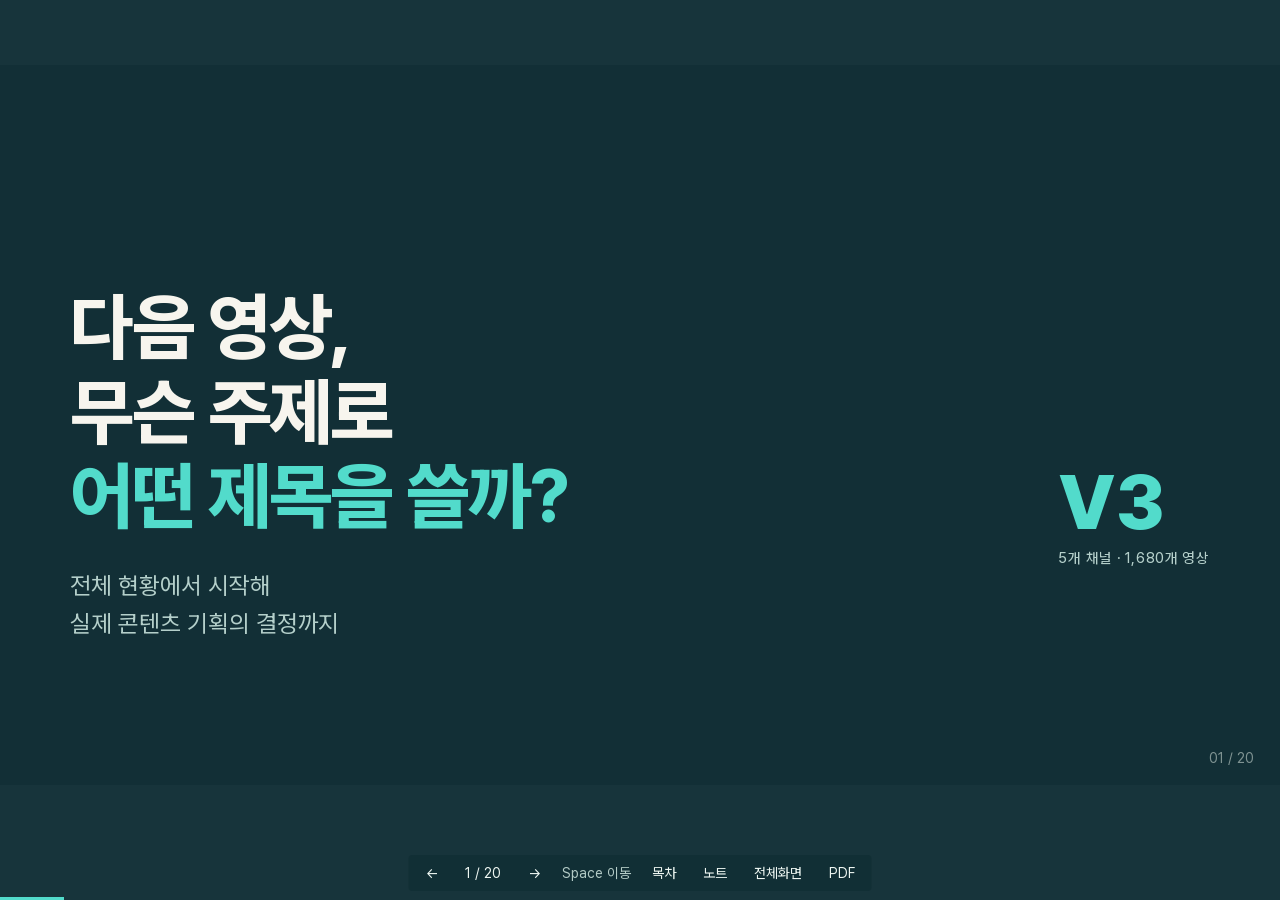
==== commit 2ff2d405: "Rebuild V3 narrative from topic overview to concrete planning decisions" ====
--- a/index.html
+++ b/index.html
@@ -1,102 +1,102 @@
-<!doctype html><html lang="ko"><head><meta charset="utf-8"><meta name="viewport" content="width=device-width,initial-scale=1"><meta name="description" content="뉴미디어 채널 운영자의 콘텐츠 기획을 위한 주제와 제목 표현 분석. 5개 방송사 채널 1680개 공개 영상의 탐색적 비교."><title>다음 영상, 무슨 주제로 어떤 제목을 쓸까? | V2</title><link rel="stylesheet" href="style.css"><script src="assets/anime.min.js" defer></script><script src="deck.js" defer></script></head><body><main id="stage" aria-label="V2 발표 슬라이드">
+<!doctype html><html lang="ko"><head><meta charset="utf-8"><meta name="viewport" content="width=device-width,initial-scale=1"><meta name="description" content="전체 주제 현황에서 제목의 정의와 실제 기획 결정까지 이어지는 5개 채널 1680개 영상 분석 발표 V3"><title>다음 영상의 주제와 제목 | V3</title><link rel="stylesheet" href="style.css?v=3"><script src="assets/anime.min.js" defer></script><script src="deck.js?v=3" defer></script></head><body><main id="stage" aria-label="V3 발표 슬라이드">
 <section class="slide dark cover active" id="slide-1" aria-label="슬라이드 1" aria-hidden="false">
 
-<h1>다음 영상,<br>무슨 주제로<br><em>어떤 제목을 쓸까?</em></h1><div class="body"><p class="cover-sub">뉴미디어 채널 운영자의 고민을<br>방송사 채널 1,680개 영상에서 탐색하다</p><div class="cover-number">V2<span>2025 공개 일반 영상 분석</span></div></div>
+<h1>다음 영상,<br>무슨 주제로<br><em>어떤 제목을 쓸까?</em></h1><div class="body"><p class="cover-sub">전체 현황에서 시작해<br>실제 콘텐츠 기획의 결정까지</p><div class="cover-number">V3<span>5개 채널 · 1,680개 영상</span></div></div>
 
 <span class="slidenum">01 / 20</span></section>
 <section class="slide " id="slide-2" aria-label="슬라이드 2" aria-hidden="true">
 
-<h1>채널을 운영하며<br>두 가지 결정이 궁금했습니다</h1><div class="body"><div class="motivation"><div><span>무엇을 다룰까</span><p>관심을 끌 만한<br><b>주제</b>는 무엇일까?</p></div><div><span>무엇을 약속할까</span><p>내용을 보고 싶게 만드는<br><b>제목 표현</b>은 무엇일까?</p></div></div><p class="bottom-line">다음 기획을 결정할 때 참고할 근거를 데이터에서 찾고 싶었습니다</p></div>
-<footer class="foot">연구 질문: 콘텐츠 주제·제목 표현과 조회수의 관계는 채널별로 어떻게 나타나는가?</footer>
+<h1>연구 질문은 실제 기획의 두 결정에서 출발했습니다</h1><div class="body"><div class="motivation"><div><span>주제 선택</span><p>어떤 내용을 다룰지<br><b>후보를 좁힐 근거</b></p></div><div><span>제목 선택</span><p>같은 내용을 어떻게<br><b>제목으로 표현할지</b></p></div></div><div class="reading-route"><b>전체 현황</b><span>→ 채널별 차이</span><span>→ 제목 표현</span><span>→ 기획 결정</span></div></div>
+<footer class="foot">연구 질문: 방송사 뉴미디어 뉴스 채널에서 콘텐츠 주제에 따라 조회수는 어떻게 달라지는가?</footer>
 <span class="slidenum">02 / 20</span></section>
 <section class="slide " id="slide-3" aria-label="슬라이드 3" aria-hidden="true">
 
-<h1>방송사 뉴미디어 5개 채널의 영상 1,680개를 모았습니다</h1><div class="body"><div class="data-context"><b>2025.01–12 업로드</b><span>2026.10.18 누적 조회수</span></div><svg class="dataviz" viewBox="0 0 1400 400" role="img" aria-label="채널별 수집 영상 수" xmlns="http://www.w3.org/2000/svg"><text x="0" y="62" fill="#17343b" font-size="28" text-anchor="start" font-weight="650">14F · MBC</text><rect x="380" y="35" width="766.6666666666667" height="35" fill="#087f79" rx="3"/><text x="1164.6666666666667" y="64" fill="#087f79" font-size="31" text-anchor="start" font-weight="750">575</text><text x="0" y="132" fill="#17343b" font-size="28" text-anchor="start" font-weight="650">크랩 KLAB · KBS</text><rect x="380" y="105" width="493.33333333333337" height="35" fill="#4879b4" rx="3"/><text x="891.3333333333334" y="134" fill="#4879b4" font-size="31" text-anchor="start" font-weight="750">370</text><text x="0" y="202" fill="#17343b" font-size="28" text-anchor="start" font-weight="650">스브스뉴스 · SBS</text><rect x="380" y="175" width="420.0" height="35" fill="#d77141" rx="3"/><text x="818.0" y="204" fill="#d77141" font-size="31" text-anchor="start" font-weight="750">315</text><text x="0" y="272" fill="#17343b" font-size="28" text-anchor="start" font-weight="650">소탐대실 · JTBC</text><rect x="380" y="245" width="62.66666666666667" height="35" fill="#7468bd" rx="3"/><text x="460.6666666666667" y="274" fill="#7468bd" font-size="31" text-anchor="start" font-weight="750">47</text><text x="0" y="342" fill="#17343b" font-size="28" text-anchor="start" font-weight="650">비디오머그 · SBS</text><rect x="380" y="315" width="497.33333333333337" height="35" fill="#375264" rx="3"/><text x="895.3333333333334" y="344" fill="#375264" font-size="31" text-anchor="start" font-weight="750">373</text></svg></div>
-<footer class="foot">Firecrawl 수집 · 쇼츠·라이브 제외 · 중복·요청 필드 결측 0개 · 삭제·비공개 영상은 수집 범위 밖</footer>
+<h1>2025년에 올라온 일반 영상 1,680개를 분석했습니다</h1><div class="body"><div class="data-context"><b>업로드 2025.01–12</b><span>조회수 측정 2026.10.18</span></div><svg class="dataviz" viewBox="0 0 1400 400" role="img" aria-label="채널별 수집 영상 수" xmlns="http://www.w3.org/2000/svg"><text x="0" y="62" fill="#17343b" font-size="28" text-anchor="start" font-weight="650">14F · MBC</text><rect x="380" y="35" width="766.6666666666667" height="35" fill="#087f79" rx="3"/><text x="1164.6666666666667" y="64" fill="#087f79" font-size="31" text-anchor="start" font-weight="750">575</text><text x="0" y="132" fill="#17343b" font-size="28" text-anchor="start" font-weight="650">크랩 KLAB · KBS</text><rect x="380" y="105" width="493.33333333333337" height="35" fill="#4879b4" rx="3"/><text x="891.3333333333334" y="134" fill="#4879b4" font-size="31" text-anchor="start" font-weight="750">370</text><text x="0" y="202" fill="#17343b" font-size="28" text-anchor="start" font-weight="650">스브스뉴스 · SBS</text><rect x="380" y="175" width="420.0" height="35" fill="#d77141" rx="3"/><text x="818.0" y="204" fill="#d77141" font-size="31" text-anchor="start" font-weight="750">315</text><text x="0" y="272" fill="#17343b" font-size="28" text-anchor="start" font-weight="650">소탐대실 · JTBC</text><rect x="380" y="245" width="62.66666666666667" height="35" fill="#7468bd" rx="3"/><text x="460.6666666666667" y="274" fill="#7468bd" font-size="31" text-anchor="start" font-weight="750">47</text><text x="0" y="342" fill="#17343b" font-size="28" text-anchor="start" font-weight="650">비디오머그 · SBS</text><rect x="380" y="315" width="497.33333333333337" height="35" fill="#375264" rx="3"/><text x="895.3333333333334" y="344" fill="#375264" font-size="31" text-anchor="start" font-weight="750">373</text></svg></div>
+<footer class="foot">Firecrawl 수집 · 쇼츠·라이브 제외 · 중복·요청 필드 결측 0개 · 삭제·비공개 영상은 범위 밖</footer>
 <span class="slidenum">03 / 20</span></section>
 <section class="slide " id="slide-4" aria-label="슬라이드 4" aria-hidden="true">
 
-<h1>상위권 비중으로 비교 기준을 맞췄습니다</h1><div class="body"><div class="metric-layout"><div class="metric-dots"><svg class="dataviz" viewBox="0 0 340 340" role="img" aria-label="100개 중 약 25개가 상위권인 개념도" xmlns="http://www.w3.org/2000/svg"><circle class="dot" cx="25" cy="25" r="9" fill="#087f79"/><circle class="dot" cx="54" cy="25" r="9" fill="#087f79"/><circle class="dot" cx="83" cy="25" r="9" fill="#087f79"/><circle class="dot" cx="112" cy="25" r="9" fill="#087f79"/><circle class="dot" cx="141" cy="25" r="9" fill="#087f79"/><circle class="dot" cx="170" cy="25" r="9" fill="#087f79"/><circle class="dot" cx="199" cy="25" r="9" fill="#087f79"/><circle class="dot" cx="228" cy="25" r="9" fill="#087f79"/><circle class="dot" cx="257" cy="25" r="9" fill="#087f79"/><circle class="dot" cx="286" cy="25" r="9" fill="#087f79"/><circle class="dot" cx="25" cy="54" r="9" fill="#087f79"/><circle class="dot" cx="54" cy="54" r="9" fill="#087f79"/><circle class="dot" cx="83" cy="54" r="9" fill="#087f79"/><circle class="dot" cx="112" cy="54" r="9" fill="#087f79"/><circle class="dot" cx="141" cy="54" r="9" fill="#087f79"/><circle class="dot" cx="170" cy="54" r="9" fill="#087f79"/><circle class="dot" cx="199" cy="54" r="9" fill="#087f79"/><circle class="dot" cx="228" cy="54" r="9" fill="#087f79"/><circle class="dot" cx="257" cy="54" r="9" fill="#087f79"/><circle class="dot" cx="286" cy="54" r="9" fill="#087f79"/><circle class="dot" cx="25" cy="83" r="9" fill="#087f79"/><circle class="dot" cx="54" cy="83" r="9" fill="#087f79"/><circle class="dot" cx="83" cy="83" r="9" fill="#087f79"/><circle class="dot" cx="112" cy="83" r="9" fill="#087f79"/><circle class="dot" cx="141" cy="83" r="9" fill="#087f79"/><circle class="dot" cx="170" cy="83" r="9" fill="#dce3dd"/><circle class="dot" cx="199" cy="83" r="9" fill="#dce3dd"/><circle class="dot" cx="228" cy="83" r="9" fill="#dce3dd"/><circle class="dot" cx="257" cy="83" r="9" fill="#dce3dd"/><circle class="dot" cx="286" cy="83" r="9" fill="#dce3dd"/><circle class="dot" cx="25" cy="112" r="9" fill="#dce3dd"/><circle class="dot" cx="54" cy="112" r="9" fill="#dce3dd"/><circle class="dot" cx="83" cy="112" r="9" fill="#dce3dd"/><circle class="dot" cx="112" cy="112" r="9" fill="#dce3dd"/><circle class="dot" cx="141" cy="112" r="9" fill="#dce3dd"/><circle class="dot" cx="170" cy="112" r="9" fill="#dce3dd"/><circle class="dot" cx="199" cy="112" r="9" fill="#dce3dd"/><circle class="dot" cx="228" cy="112" r="9" fill="#dce3dd"/><circle class="dot" cx="257" cy="112" r="9" fill="#dce3dd"/><circle class="dot" cx="286" cy="112" r="9" fill="#dce3dd"/><circle class="dot" cx="25" cy="141" r="9" fill="#dce3dd"/><circle class="dot" cx="54" cy="141" r="9" fill="#dce3dd"/><circle class="dot" cx="83" cy="141" r="9" fill="#dce3dd"/><circle class="dot" cx="112" cy="141" r="9" fill="#dce3dd"/><circle class="dot" cx="141" cy="141" r="9" fill="#dce3dd"/><circle class="dot" cx="170" cy="141" r="9" fill="#dce3dd"/><circle class="dot" cx="199" cy="141" r="9" fill="#dce3dd"/><circle class="dot" cx="228" cy="141" r="9" fill="#dce3dd"/><circle class="dot" cx="257" cy="141" r="9" fill="#dce3dd"/><circle class="dot" cx="286" cy="141" r="9" fill="#dce3dd"/><circle class="dot" cx="25" cy="170" r="9" fill="#dce3dd"/><circle class="dot" cx="54" cy="170" r="9" fill="#dce3dd"/><circle class="dot" cx="83" cy="170" r="9" fill="#dce3dd"/><circle class="dot" cx="112" cy="170" r="9" fill="#dce3dd"/><circle class="dot" cx="141" cy="170" r="9" fill="#dce3dd"/><circle class="dot" cx="170" cy="170" r="9" fill="#dce3dd"/><circle class="dot" cx="199" cy="170" r="9" fill="#dce3dd"/><circle class="dot" cx="228" cy="170" r="9" fill="#dce3dd"/><circle class="dot" cx="257" cy="170" r="9" fill="#dce3dd"/><circle class="dot" cx="286" cy="170" r="9" fill="#dce3dd"/><circle class="dot" cx="25" cy="199" r="9" fill="#dce3dd"/><circle class="dot" cx="54" cy="199" r="9" fill="#dce3dd"/><circle class="dot" cx="83" cy="199" r="9" fill="#dce3dd"/><circle class="dot" cx="112" cy="199" r="9" fill="#dce3dd"/><circle class="dot" cx="141" cy="199" r="9" fill="#dce3dd"/><circle class="dot" cx="170" cy="199" r="9" fill="#dce3dd"/><circle class="dot" cx="199" cy="199" r="9" fill="#dce3dd"/><circle class="dot" cx="228" cy="199" r="9" fill="#dce3dd"/><circle class="dot" cx="257" cy="199" r="9" fill="#dce3dd"/><circle class="dot" cx="286" cy="199" r="9" fill="#dce3dd"/><circle class="dot" cx="25" cy="228" r="9" fill="#dce3dd"/><circle class="dot" cx="54" cy="228" r="9" fill="#dce3dd"/><circle class="dot" cx="83" cy="228" r="9" fill="#dce3dd"/><circle class="dot" cx="112" cy="228" r="9" fill="#dce3dd"/><circle class="dot" cx="141" cy="228" r="9" fill="#dce3dd"/><circle class="dot" cx="170" cy="228" r="9" fill="#dce3dd"/><circle class="dot" cx="199" cy="228" r="9" fill="#dce3dd"/><circle class="dot" cx="228" cy="228" r="9" fill="#dce3dd"/><circle class="dot" cx="257" cy="228" r="9" fill="#dce3dd"/><circle class="dot" cx="286" cy="228" r="9" fill="#dce3dd"/><circle class="dot" cx="25" cy="257" r="9" fill="#dce3dd"/><circle class="dot" cx="54" cy="257" r="9" fill="#dce3dd"/><circle class="dot" cx="83" cy="257" r="9" fill="#dce3dd"/><circle class="dot" cx="112" cy="257" r="9" fill="#dce3dd"/><circle class="dot" cx="141" cy="257" r="9" fill="#dce3dd"/><circle class="dot" cx="170" cy="257" r="9" fill="#dce3dd"/><circle class="dot" cx="199" cy="257" r="9" fill="#dce3dd"/><circle class="dot" cx="228" cy="257" r="9" fill="#dce3dd"/><circle class="dot" cx="257" cy="257" r="9" fill="#dce3dd"/><circle class="dot" cx="286" cy="257" r="9" fill="#dce3dd"/><circle class="dot" cx="25" cy="286" r="9" fill="#dce3dd"/><circle class="dot" cx="54" cy="286" r="9" fill="#dce3dd"/><circle class="dot" cx="83" cy="286" r="9" fill="#dce3dd"/><circle class="dot" cx="112" cy="286" r="9" fill="#dce3dd"/><circle class="dot" cx="141" cy="286" r="9" fill="#dce3dd"/><circle class="dot" cx="170" cy="286" r="9" fill="#dce3dd"/><circle class="dot" cx="199" cy="286" r="9" fill="#dce3dd"/><circle class="dot" cx="228" cy="286" r="9" fill="#dce3dd"/><circle class="dot" cx="257" cy="286" r="9" fill="#dce3dd"/><circle class="dot" cx="286" cy="286" r="9" fill="#dce3dd"/></svg></div><div><p class="metric-caption">각 채널에서 조회수순</p><strong class="metric-big">상위 25%</strong><p class="metric-copy">이 안에 들어간 영상의 비중을<br>주제·제목 묶음별로 비교했습니다</p></div></div><p class="bottom-line">예: 묶음의 100개 중 35개가 상위권이면 <b>35%</b></p></div>
-<footer class="foot">상위권은 같은 채널 내부 순위 · 전체 422/1,680개(25.1%) · 미래 성과 확률 추정치가 아님</footer>
+<h1>주제는 제목·설명에서 찾은 8개 태그입니다</h1><div class="body"><div class="taxonomy-list"><span>정치·국제</span><span>경제·소비</span><span>기술·디지털</span><span>음식·외식</span><span>건강·의학</span><span>사회·생활</span><span>과학·환경</span><span>문화·연예</span></div><div class="tag-example"><span>제목·설명에서 정한 단어를 찾으면 주제 이름표 부여</span><p>애플 구형 아이패드 가격 인상,<br>왜 올리는 거예요?</p><b>경제·소비　+　기술·디지털</b></div><p class="bottom-line">한 영상이 여러 주제에 포함될 수 있습니다</p></div>
+<footer class="foot">단어 목록으로 자동 분류 · 한 영상에 여러 주제 허용 · V1·V2 규칙 유지</footer>
 <span class="slidenum">04 / 20</span></section>
 <section class="slide " id="slide-5" aria-label="슬라이드 5" aria-hidden="true">
-<div class="section-label">주제에서 찾은 단서</div>
-<h1>음식·외식도 채널에 따라 다른 패턴을 보였습니다</h1><div class="body"><svg class="dataviz" viewBox="0 0 1400 450" role="img" aria-label="해당 묶음에서 채널 내 조회수 상위 25%에 포함된 영상 비중" xmlns="http://www.w3.org/2000/svg"><line x1="300.0" y1="28" x2="300.0" y2="387" stroke="#d5dfda" stroke-width="1" stroke-dasharray=""/><text x="300.0" y="430" fill="#657d80" font-size="22" text-anchor="middle" font-weight="450">0%</text><line x1="464.0" y1="28" x2="464.0" y2="387" stroke="#d5dfda" stroke-width="1" stroke-dasharray=""/><text x="464.0" y="430" fill="#657d80" font-size="22" text-anchor="middle" font-weight="450">10%</text><line x1="628.0" y1="28" x2="628.0" y2="387" stroke="#d5dfda" stroke-width="1" stroke-dasharray=""/><text x="628.0" y="430" fill="#657d80" font-size="22" text-anchor="middle" font-weight="450">20%</text><line x1="792.0" y1="28" x2="792.0" y2="387" stroke="#d5dfda" stroke-width="1" stroke-dasharray=""/><text x="792.0" y="430" fill="#657d80" font-size="22" text-anchor="middle" font-weight="450">30%</text><line x1="956.0" y1="28" x2="956.0" y2="387" stroke="#d5dfda" stroke-width="1" stroke-dasharray=""/><text x="956.0" y="430" fill="#657d80" font-size="22" text-anchor="middle" font-weight="450">40%</text><line x1="1120.0" y1="28" x2="1120.0" y2="387" stroke="#d5dfda" stroke-width="1" stroke-dasharray=""/><text x="1120.0" y="430" fill="#657d80" font-size="22" text-anchor="middle" font-weight="450">50%</text><line x1="710.0" y1="28" x2="710.0" y2="387" stroke="#a08758" stroke-width="2" stroke-dasharray="6 7"/><text x="710.0" y="23" fill="#8a7048" font-size="20" text-anchor="middle" font-weight="450">채널 기준 약 25%</text><text x="0" y="85.0" fill="#17343b" font-size="31" text-anchor="start" font-weight="650">14F</text><rect x="300" y="55.0" width="543.1168831168831" height="42" fill="#087f79" rx="3"/><text x="860.1168831168831" y="87.0" fill="#087f79" font-size="33" text-anchor="start" font-weight="750">33%</text><text x="1370" y="83.0" fill="#657d80" font-size="23" text-anchor="end" font-weight="450">51/154개</text><text x="0" y="150.0" fill="#17343b" font-size="31" text-anchor="start" font-weight="650">크랩 KLAB</text><rect x="300" y="120.0" width="517.8947368421052" height="42" fill="#4879b4" rx="3"/><text x="834.8947368421052" y="152.0" fill="#4879b4" font-size="33" text-anchor="start" font-weight="750">32%</text><text x="1370" y="148.0" fill="#657d80" font-size="23" text-anchor="end" font-weight="450">12/38개</text><text x="0" y="215.0" fill="#17343b" font-size="31" text-anchor="start" font-weight="650">스브스뉴스</text><rect x="300" y="185.0" width="210.25641025641022" height="42" fill="#d77141" rx="3"/><text x="527.2564102564102" y="217.0" fill="#d77141" font-size="33" text-anchor="start" font-weight="750">13%</text><text x="1370" y="213.0" fill="#657d80" font-size="23" text-anchor="end" font-weight="450">5/39개</text><text x="0" y="280.0" fill="#17343b" font-size="31" text-anchor="start" font-weight="650">소탐대실</text><rect x="300" y="250.0" width="164.0" height="42" fill="#7468bd" rx="3"/><text x="481.0" y="282.0" fill="#7468bd" font-size="33" text-anchor="start" font-weight="750">10%</text><text x="1370" y="278.0" fill="#657d80" font-size="23" text-anchor="end" font-weight="450">1/10개</text><text x="0" y="345.0" fill="#17343b" font-size="31" text-anchor="start" font-weight="650">비디오머그</text><rect x="300" y="315.0" width="223.6363636363636" height="42" fill="#375264" rx="3"/><text x="540.6363636363636" y="347.0" fill="#375264" font-size="33" text-anchor="start" font-weight="750">14%</text><text x="1370" y="343.0" fill="#657d80" font-size="23" text-anchor="end" font-weight="450">3/22개</text></svg></div>
-<footer class="foot">분모: 해당 채널의 음식·외식 태그 영상 · 숫자: 상위권/전체 · 소탐대실은 10개로 표본이 작음</footer>
+<div class="section-label">전체 현황</div>
+<h1>전체에서는 정치·국제와 경제·소비를 많이 다뤘습니다</h1><div class="body"><svg class="dataviz" viewBox="0 0 1400 495" role="img" aria-label="8개 주제의 전체 영상 수와 전체 대비 비중" xmlns="http://www.w3.org/2000/svg"><line x1="280.0" y1="25" x2="280.0" y2="439" stroke="#d5dfda" stroke-width="1" stroke-dasharray=""/><text x="280.0" y="469" fill="#657d80" font-size="21" text-anchor="middle" font-weight="450">0개</text><line x1="454.0" y1="25" x2="454.0" y2="439" stroke="#d5dfda" stroke-width="1" stroke-dasharray=""/><text x="454.0" y="469" fill="#657d80" font-size="21" text-anchor="middle" font-weight="450">150개</text><line x1="628.0" y1="25" x2="628.0" y2="439" stroke="#d5dfda" stroke-width="1" stroke-dasharray=""/><text x="628.0" y="469" fill="#657d80" font-size="21" text-anchor="middle" font-weight="450">300개</text><line x1="802.0" y1="25" x2="802.0" y2="439" stroke="#d5dfda" stroke-width="1" stroke-dasharray=""/><text x="802.0" y="469" fill="#657d80" font-size="21" text-anchor="middle" font-weight="450">450개</text><line x1="976.0" y1="25" x2="976.0" y2="439" stroke="#d5dfda" stroke-width="1" stroke-dasharray=""/><text x="976.0" y="469" fill="#657d80" font-size="21" text-anchor="middle" font-weight="450">600개</text><line x1="1150.0" y1="25" x2="1150.0" y2="439" stroke="#d5dfda" stroke-width="1" stroke-dasharray=""/><text x="1150.0" y="469" fill="#657d80" font-size="21" text-anchor="middle" font-weight="450">750개</text><text x="0" y="63" fill="#17343b" font-size="29" text-anchor="start" font-weight="650">정치·국제</text><rect x="280" y="38" width="793.4399999999999" height="31" fill="#087f79" rx="2"/><text x="1086.44" y="64" fill="#087f79" font-size="27" text-anchor="start" font-weight="700">684</text><text x="1380" y="62" fill="#657d80" font-size="22" text-anchor="end" font-weight="450">40.7% / 전체</text><text x="0" y="114" fill="#17343b" font-size="29" text-anchor="start" font-weight="650">경제·소비</text><rect x="280" y="89" width="588.12" height="31" fill="#087f79" rx="2"/><text x="881.12" y="115" fill="#087f79" font-size="27" text-anchor="start" font-weight="700">507</text><text x="1380" y="113" fill="#657d80" font-size="22" text-anchor="end" font-weight="450">30.2% / 전체</text><text x="0" y="165" fill="#17343b" font-size="29" text-anchor="start" font-weight="650">사회·생활</text><rect x="280" y="140" width="377.0" height="31" fill="#92aaa5" rx="2"/><text x="670.0" y="166" fill="#657d80" font-size="27" text-anchor="start" font-weight="700">325</text><text x="1380" y="164" fill="#657d80" font-size="22" text-anchor="end" font-weight="450">19.3% / 전체</text><text x="0" y="216" fill="#17343b" font-size="29" text-anchor="start" font-weight="650">음식·외식</text><rect x="280" y="191" width="305.08" height="31" fill="#92aaa5" rx="2"/><text x="598.0799999999999" y="217" fill="#657d80" font-size="27" text-anchor="start" font-weight="700">263</text><text x="1380" y="215" fill="#657d80" font-size="22" text-anchor="end" font-weight="450">15.7% / 전체</text><text x="0" y="267" fill="#17343b" font-size="29" text-anchor="start" font-weight="650">기술·디지털</text><rect x="280" y="242" width="229.67999999999998" height="31" fill="#92aaa5" rx="2"/><text x="522.68" y="268" fill="#657d80" font-size="27" text-anchor="start" font-weight="700">198</text><text x="1380" y="266" fill="#657d80" font-size="22" text-anchor="end" font-weight="450">11.8% / 전체</text><text x="0" y="318" fill="#17343b" font-size="29" text-anchor="start" font-weight="650">건강·의학</text><rect x="280" y="293" width="186.76" height="31" fill="#92aaa5" rx="2"/><text x="479.76" y="319" fill="#657d80" font-size="27" text-anchor="start" font-weight="700">161</text><text x="1380" y="317" fill="#657d80" font-size="22" text-anchor="end" font-weight="450">9.6% / 전체</text><text x="0" y="369" fill="#17343b" font-size="29" text-anchor="start" font-weight="650">과학·환경</text><rect x="280" y="344" width="183.28" height="31" fill="#92aaa5" rx="2"/><text x="476.28" y="370" fill="#657d80" font-size="27" text-anchor="start" font-weight="700">158</text><text x="1380" y="368" fill="#657d80" font-size="22" text-anchor="end" font-weight="450">9.4% / 전체</text><text x="0" y="420" fill="#17343b" font-size="29" text-anchor="start" font-weight="650">문화·연예</text><rect x="280" y="395" width="178.64" height="31" fill="#92aaa5" rx="2"/><text x="471.64" y="421" fill="#657d80" font-size="27" text-anchor="start" font-weight="700">154</text><text x="1380" y="419" fill="#657d80" font-size="22" text-anchor="end" font-weight="450">9.2% / 전체</text></svg></div>
+<footer class="foot">분모는 전체 1,680개 · 복수 태그 723개라 합계는 100%가 아님 · 태그 없는 영상 282개</footer>
 <span class="slidenum">05 / 20</span></section>
 <section class="slide " id="slide-6" aria-label="슬라이드 6" aria-hidden="true">
 
-<h1>비디오머그에서는 경제·기술의 비중이 높았습니다</h1><div class="body"><svg class="dataviz" viewBox="0 0 1400 360" role="img" aria-label="해당 묶음에서 채널 내 조회수 상위 25%에 포함된 영상 비중" xmlns="http://www.w3.org/2000/svg"><line x1="300.0" y1="28" x2="300.0" y2="297" stroke="#d5dfda" stroke-width="1" stroke-dasharray=""/><text x="300.0" y="340" fill="#657d80" font-size="22" text-anchor="middle" font-weight="450">0%</text><line x1="464.0" y1="28" x2="464.0" y2="297" stroke="#d5dfda" stroke-width="1" stroke-dasharray=""/><text x="464.0" y="340" fill="#657d80" font-size="22" text-anchor="middle" font-weight="450">10%</text><line x1="628.0" y1="28" x2="628.0" y2="297" stroke="#d5dfda" stroke-width="1" stroke-dasharray=""/><text x="628.0" y="340" fill="#657d80" font-size="22" text-anchor="middle" font-weight="450">20%</text><line x1="792.0" y1="28" x2="792.0" y2="297" stroke="#d5dfda" stroke-width="1" stroke-dasharray=""/><text x="792.0" y="340" fill="#657d80" font-size="22" text-anchor="middle" font-weight="450">30%</text><line x1="956.0" y1="28" x2="956.0" y2="297" stroke="#d5dfda" stroke-width="1" stroke-dasharray=""/><text x="956.0" y="340" fill="#657d80" font-size="22" text-anchor="middle" font-weight="450">40%</text><line x1="1120.0" y1="28" x2="1120.0" y2="297" stroke="#d5dfda" stroke-width="1" stroke-dasharray=""/><text x="1120.0" y="340" fill="#657d80" font-size="22" text-anchor="middle" font-weight="450">50%</text><line x1="710.0" y1="28" x2="710.0" y2="297" stroke="#a08758" stroke-width="2" stroke-dasharray="6 7"/><text x="710.0" y="23" fill="#8a7048" font-size="20" text-anchor="middle" font-weight="450">채널 기준 약 25%</text><text x="0" y="85.0" fill="#17343b" font-size="31" text-anchor="start" font-weight="650">음식·외식</text><rect x="300" y="55.0" width="223.6363636363636" height="42" fill="#b8c8c5" rx="3"/><text x="540.6363636363636" y="87.0" fill="#657d80" font-size="33" text-anchor="start" font-weight="750">14%</text><text x="1370" y="83.0" fill="#657d80" font-size="23" text-anchor="end" font-weight="450">3/22개</text><text x="0" y="163.33333333333331" fill="#17343b" font-size="31" text-anchor="start" font-weight="650">경제·소비</text><rect x="300" y="133.33333333333331" width="598.0110497237569" height="42" fill="#087f79" rx="3"/><text x="915.0110497237569" y="165.33333333333331" fill="#087f79" font-size="33" text-anchor="start" font-weight="750">36%</text><text x="1370" y="161.33333333333331" fill="#657d80" font-size="23" text-anchor="end" font-weight="450">66/181개</text><text x="0" y="241.66666666666666" fill="#17343b" font-size="31" text-anchor="start" font-weight="650">기술·디지털</text><rect x="300" y="211.66666666666666" width="589.6629213483146" height="42" fill="#087f79" rx="3"/><text x="906.6629213483146" y="243.66666666666666" fill="#087f79" font-size="33" text-anchor="start" font-weight="750">36%</text><text x="1370" y="239.66666666666666" fill="#657d80" font-size="23" text-anchor="end" font-weight="450">32/89개</text></svg><p class="bottom-line">경제·소비 <b>66/181개</b> · 기술·디지털 <b>32/89개</b>가 상위권</p></div>
-<footer class="foot">비디오머그의 채널 내 상위권 비중 · 사전 기반 복수 주제 태그 · 영상 포맷은 완전히 분리하지 못함</footer>
+<h1>조회수 성과는 ‘같은 채널의 상위권 비중’으로 봅니다</h1><div class="body"><div class="metric-layout"><div class="metric-dots"><svg class="dataviz" viewBox="0 0 340 340" role="img" aria-label="100개 중 약 25개가 상위권인 개념도" xmlns="http://www.w3.org/2000/svg"><circle class="dot" cx="25" cy="25" r="9" fill="#087f79"/><circle class="dot" cx="54" cy="25" r="9" fill="#087f79"/><circle class="dot" cx="83" cy="25" r="9" fill="#087f79"/><circle class="dot" cx="112" cy="25" r="9" fill="#087f79"/><circle class="dot" cx="141" cy="25" r="9" fill="#087f79"/><circle class="dot" cx="170" cy="25" r="9" fill="#087f79"/><circle class="dot" cx="199" cy="25" r="9" fill="#087f79"/><circle class="dot" cx="228" cy="25" r="9" fill="#087f79"/><circle class="dot" cx="257" cy="25" r="9" fill="#087f79"/><circle class="dot" cx="286" cy="25" r="9" fill="#087f79"/><circle class="dot" cx="25" cy="54" r="9" fill="#087f79"/><circle class="dot" cx="54" cy="54" r="9" fill="#087f79"/><circle class="dot" cx="83" cy="54" r="9" fill="#087f79"/><circle class="dot" cx="112" cy="54" r="9" fill="#087f79"/><circle class="dot" cx="141" cy="54" r="9" fill="#087f79"/><circle class="dot" cx="170" cy="54" r="9" fill="#087f79"/><circle class="dot" cx="199" cy="54" r="9" fill="#087f79"/><circle class="dot" cx="228" cy="54" r="9" fill="#087f79"/><circle class="dot" cx="257" cy="54" r="9" fill="#087f79"/><circle class="dot" cx="286" cy="54" r="9" fill="#087f79"/><circle class="dot" cx="25" cy="83" r="9" fill="#087f79"/><circle class="dot" cx="54" cy="83" r="9" fill="#087f79"/><circle class="dot" cx="83" cy="83" r="9" fill="#087f79"/><circle class="dot" cx="112" cy="83" r="9" fill="#087f79"/><circle class="dot" cx="141" cy="83" r="9" fill="#087f79"/><circle class="dot" cx="170" cy="83" r="9" fill="#dce3dd"/><circle class="dot" cx="199" cy="83" r="9" fill="#dce3dd"/><circle class="dot" cx="228" cy="83" r="9" fill="#dce3dd"/><circle class="dot" cx="257" cy="83" r="9" fill="#dce3dd"/><circle class="dot" cx="286" cy="83" r="9" fill="#dce3dd"/><circle class="dot" cx="25" cy="112" r="9" fill="#dce3dd"/><circle class="dot" cx="54" cy="112" r="9" fill="#dce3dd"/><circle class="dot" cx="83" cy="112" r="9" fill="#dce3dd"/><circle class="dot" cx="112" cy="112" r="9" fill="#dce3dd"/><circle class="dot" cx="141" cy="112" r="9" fill="#dce3dd"/><circle class="dot" cx="170" cy="112" r="9" fill="#dce3dd"/><circle class="dot" cx="199" cy="112" r="9" fill="#dce3dd"/><circle class="dot" cx="228" cy="112" r="9" fill="#dce3dd"/><circle class="dot" cx="257" cy="112" r="9" fill="#dce3dd"/><circle class="dot" cx="286" cy="112" r="9" fill="#dce3dd"/><circle class="dot" cx="25" cy="141" r="9" fill="#dce3dd"/><circle class="dot" cx="54" cy="141" r="9" fill="#dce3dd"/><circle class="dot" cx="83" cy="141" r="9" fill="#dce3dd"/><circle class="dot" cx="112" cy="141" r="9" fill="#dce3dd"/><circle class="dot" cx="141" cy="141" r="9" fill="#dce3dd"/><circle class="dot" cx="170" cy="141" r="9" fill="#dce3dd"/><circle class="dot" cx="199" cy="141" r="9" fill="#dce3dd"/><circle class="dot" cx="228" cy="141" r="9" fill="#dce3dd"/><circle class="dot" cx="257" cy="141" r="9" fill="#dce3dd"/><circle class="dot" cx="286" cy="141" r="9" fill="#dce3dd"/><circle class="dot" cx="25" cy="170" r="9" fill="#dce3dd"/><circle class="dot" cx="54" cy="170" r="9" fill="#dce3dd"/><circle class="dot" cx="83" cy="170" r="9" fill="#dce3dd"/><circle class="dot" cx="112" cy="170" r="9" fill="#dce3dd"/><circle class="dot" cx="141" cy="170" r="9" fill="#dce3dd"/><circle class="dot" cx="170" cy="170" r="9" fill="#dce3dd"/><circle class="dot" cx="199" cy="170" r="9" fill="#dce3dd"/><circle class="dot" cx="228" cy="170" r="9" fill="#dce3dd"/><circle class="dot" cx="257" cy="170" r="9" fill="#dce3dd"/><circle class="dot" cx="286" cy="170" r="9" fill="#dce3dd"/><circle class="dot" cx="25" cy="199" r="9" fill="#dce3dd"/><circle class="dot" cx="54" cy="199" r="9" fill="#dce3dd"/><circle class="dot" cx="83" cy="199" r="9" fill="#dce3dd"/><circle class="dot" cx="112" cy="199" r="9" fill="#dce3dd"/><circle class="dot" cx="141" cy="199" r="9" fill="#dce3dd"/><circle class="dot" cx="170" cy="199" r="9" fill="#dce3dd"/><circle class="dot" cx="199" cy="199" r="9" fill="#dce3dd"/><circle class="dot" cx="228" cy="199" r="9" fill="#dce3dd"/><circle class="dot" cx="257" cy="199" r="9" fill="#dce3dd"/><circle class="dot" cx="286" cy="199" r="9" fill="#dce3dd"/><circle class="dot" cx="25" cy="228" r="9" fill="#dce3dd"/><circle class="dot" cx="54" cy="228" r="9" fill="#dce3dd"/><circle class="dot" cx="83" cy="228" r="9" fill="#dce3dd"/><circle class="dot" cx="112" cy="228" r="9" fill="#dce3dd"/><circle class="dot" cx="141" cy="228" r="9" fill="#dce3dd"/><circle class="dot" cx="170" cy="228" r="9" fill="#dce3dd"/><circle class="dot" cx="199" cy="228" r="9" fill="#dce3dd"/><circle class="dot" cx="228" cy="228" r="9" fill="#dce3dd"/><circle class="dot" cx="257" cy="228" r="9" fill="#dce3dd"/><circle class="dot" cx="286" cy="228" r="9" fill="#dce3dd"/><circle class="dot" cx="25" cy="257" r="9" fill="#dce3dd"/><circle class="dot" cx="54" cy="257" r="9" fill="#dce3dd"/><circle class="dot" cx="83" cy="257" r="9" fill="#dce3dd"/><circle class="dot" cx="112" cy="257" r="9" fill="#dce3dd"/><circle class="dot" cx="141" cy="257" r="9" fill="#dce3dd"/><circle class="dot" cx="170" cy="257" r="9" fill="#dce3dd"/><circle class="dot" cx="199" cy="257" r="9" fill="#dce3dd"/><circle class="dot" cx="228" cy="257" r="9" fill="#dce3dd"/><circle class="dot" cx="257" cy="257" r="9" fill="#dce3dd"/><circle class="dot" cx="286" cy="257" r="9" fill="#dce3dd"/><circle class="dot" cx="25" cy="286" r="9" fill="#dce3dd"/><circle class="dot" cx="54" cy="286" r="9" fill="#dce3dd"/><circle class="dot" cx="83" cy="286" r="9" fill="#dce3dd"/><circle class="dot" cx="112" cy="286" r="9" fill="#dce3dd"/><circle class="dot" cx="141" cy="286" r="9" fill="#dce3dd"/><circle class="dot" cx="170" cy="286" r="9" fill="#dce3dd"/><circle class="dot" cx="199" cy="286" r="9" fill="#dce3dd"/><circle class="dot" cx="228" cy="286" r="9" fill="#dce3dd"/><circle class="dot" cx="257" cy="286" r="9" fill="#dce3dd"/><circle class="dot" cx="286" cy="286" r="9" fill="#dce3dd"/></svg></div><div><p class="metric-caption">각 채널에서 조회수순</p><strong class="metric-big">상위 25%</strong><p class="metric-copy">이 안에 든 영상이<br>각 주제·제목 집단에 얼마나 있는가?</p></div></div><p class="bottom-line">예: 어떤 주제 100개 중 35개가 상위권이면 <b>35%</b></p></div>
+<footer class="foot">전체 422/1,680개(25.1%)가 채널 내 상위권 · 비중은 관찰값이며 미래 성공확률이 아님</footer>
 <span class="slidenum">06 / 20</span></section>
-<section class="slide dark chapter" id="slide-7" aria-label="슬라이드 7" aria-hidden="true">
+<section class="slide " id="slide-7" aria-label="슬라이드 7" aria-hidden="true">
 
-<h1>주제를 골랐다면,<br><em>제목에서 무엇을 약속할까?</em></h1><div class="body"><div class="real-title">한국인들은 <mark>왜</mark> 이렇게 급식에 진심일까</div><p class="chapter-note">관찰한 제목 표현: 왜 · 이유 · 비밀 · 정체 · 원리</p></div>
-<footer class="foot">설명형 표현은 5개 단어 중 하나를 포함한 제목 · 정규식 기준이며 표현의 질을 평가한 것은 아님</footer>
+<h1>주제별 상위권 비중은 20.5~30.4%였습니다</h1><div class="body"><svg class="dataviz" viewBox="0 0 1400 495" role="img" aria-label="8개 주제의 조회수 상위권 영상의 비중과 분모" xmlns="http://www.w3.org/2000/svg"><line x1="280.0" y1="25" x2="280.0" y2="439" stroke="#d5dfda" stroke-width="1" stroke-dasharray=""/><text x="280.0" y="469" fill="#657d80" font-size="21" text-anchor="middle" font-weight="450">0%</text><line x1="454.0" y1="25" x2="454.0" y2="439" stroke="#d5dfda" stroke-width="1" stroke-dasharray=""/><text x="454.0" y="469" fill="#657d80" font-size="21" text-anchor="middle" font-weight="450">10%</text><line x1="628.0" y1="25" x2="628.0" y2="439" stroke="#d5dfda" stroke-width="1" stroke-dasharray=""/><text x="628.0" y="469" fill="#657d80" font-size="21" text-anchor="middle" font-weight="450">20%</text><line x1="802.0" y1="25" x2="802.0" y2="439" stroke="#d5dfda" stroke-width="1" stroke-dasharray=""/><text x="802.0" y="469" fill="#657d80" font-size="21" text-anchor="middle" font-weight="450">30%</text><line x1="976.0" y1="25" x2="976.0" y2="439" stroke="#d5dfda" stroke-width="1" stroke-dasharray=""/><text x="976.0" y="469" fill="#657d80" font-size="21" text-anchor="middle" font-weight="450">40%</text><line x1="1150.0" y1="25" x2="1150.0" y2="439" stroke="#d5dfda" stroke-width="1" stroke-dasharray=""/><text x="1150.0" y="469" fill="#657d80" font-size="21" text-anchor="middle" font-weight="450">50%</text><line x1="715.0" y1="25" x2="715.0" y2="439" stroke="#a08758" stroke-width="2" stroke-dasharray="6 7"/><text x="715.0" y="18" fill="#8a7048" font-size="20" text-anchor="middle" font-weight="450">전체 기준 약 25%</text><text x="0" y="63" fill="#17343b" font-size="29" text-anchor="start" font-weight="650">과학·환경</text><rect x="280" y="38" width="528.6075949367089" height="31" fill="#087f79" rx="2"/><text x="821.6075949367089" y="64" fill="#087f79" font-size="27" text-anchor="start" font-weight="700">30.4%</text><text x="1380" y="62" fill="#657d80" font-size="22" text-anchor="end" font-weight="450">48/158개</text><text x="0" y="114" fill="#17343b" font-size="29" text-anchor="start" font-weight="650">경제·소비</text><rect x="280" y="89" width="501.06508875739644" height="31" fill="#087f79" rx="2"/><text x="794.0650887573964" y="115" fill="#087f79" font-size="27" text-anchor="start" font-weight="700">28.8%</text><text x="1380" y="113" fill="#657d80" font-size="22" text-anchor="end" font-weight="450">146/507개</text><text x="0" y="165" fill="#17343b" font-size="29" text-anchor="start" font-weight="650">정치·국제</text><rect x="280" y="140" width="498.5964912280701" height="31" fill="#92aaa5" rx="2"/><text x="791.5964912280701" y="166" fill="#657d80" font-size="27" text-anchor="start" font-weight="700">28.7%</text><text x="1380" y="164" fill="#657d80" font-size="22" text-anchor="end" font-weight="450">196/684개</text><text x="0" y="216" fill="#17343b" font-size="29" text-anchor="start" font-weight="650">음식·외식</text><rect x="280" y="191" width="476.3498098859315" height="31" fill="#92aaa5" rx="2"/><text x="769.3498098859316" y="217" fill="#657d80" font-size="27" text-anchor="start" font-weight="700">27.4%</text><text x="1380" y="215" fill="#657d80" font-size="22" text-anchor="end" font-weight="450">72/263개</text><text x="0" y="267" fill="#17343b" font-size="29" text-anchor="start" font-weight="650">사회·생활</text><rect x="280" y="242" width="465.7846153846153" height="31" fill="#92aaa5" rx="2"/><text x="758.7846153846153" y="268" fill="#657d80" font-size="27" text-anchor="start" font-weight="700">26.8%</text><text x="1380" y="266" fill="#657d80" font-size="22" text-anchor="end" font-weight="450">87/325개</text><text x="0" y="318" fill="#17343b" font-size="29" text-anchor="start" font-weight="650">문화·연예</text><rect x="280" y="293" width="463.2467532467532" height="31" fill="#92aaa5" rx="2"/><text x="756.2467532467532" y="319" fill="#657d80" font-size="27" text-anchor="start" font-weight="700">26.6%</text><text x="1380" y="317" fill="#657d80" font-size="22" text-anchor="end" font-weight="450">41/154개</text><text x="0" y="369" fill="#17343b" font-size="29" text-anchor="start" font-weight="650">기술·디지털</text><rect x="280" y="344" width="439.3939393939394" height="31" fill="#92aaa5" rx="2"/><text x="732.3939393939394" y="370" fill="#657d80" font-size="27" text-anchor="start" font-weight="700">25.3%</text><text x="1380" y="368" fill="#657d80" font-size="22" text-anchor="end" font-weight="450">50/198개</text><text x="0" y="420" fill="#17343b" font-size="29" text-anchor="start" font-weight="650">건강·의학</text><rect x="280" y="395" width="356.6459627329192" height="31" fill="#92aaa5" rx="2"/><text x="649.6459627329192" y="421" fill="#657d80" font-size="27" text-anchor="start" font-weight="700">20.5%</text><text x="1380" y="419" fill="#657d80" font-size="22" text-anchor="end" font-weight="450">33/161개</text></svg><p class="bottom-line" style="font-size:27px">이 중 과학·환경과 경제·소비를 채널별로 나눠 보겠습니다</p></div>
+<footer class="foot">확대 사례: 과학·환경 30.4%, 경제·소비 28.8% · 근접값의 통계적 우열을 검정한 것은 아님</footer>
 <span class="slidenum">07 / 20</span></section>
 <section class="slide " id="slide-8" aria-label="슬라이드 8" aria-hidden="true">
-<div class="section-label">제목에서 찾은 단서</div>
-<h1>설명형 표현이 있는 제목에서 35%가 상위권이었습니다</h1><div class="body"><div class="two-stat"><div><span>표현 없음</span><strong>23%</strong><p>306/1,345개</p><svg class="dataviz" viewBox="0 0 245 245" role="img" aria-label="표현 없는 제목의 상위권 비중" xmlns="http://www.w3.org/2000/svg"><circle class="dot" cx="20" cy="20" r="7" fill="#b8c8c5"/><circle class="dot" cx="42" cy="20" r="7" fill="#b8c8c5"/><circle class="dot" cx="64" cy="20" r="7" fill="#b8c8c5"/><circle class="dot" cx="86" cy="20" r="7" fill="#b8c8c5"/><circle class="dot" cx="108" cy="20" r="7" fill="#b8c8c5"/><circle class="dot" cx="130" cy="20" r="7" fill="#b8c8c5"/><circle class="dot" cx="152" cy="20" r="7" fill="#b8c8c5"/><circle class="dot" cx="174" cy="20" r="7" fill="#b8c8c5"/><circle class="dot" cx="196" cy="20" r="7" fill="#b8c8c5"/><circle class="dot" cx="218" cy="20" r="7" fill="#b8c8c5"/><circle class="dot" cx="20" cy="42" r="7" fill="#b8c8c5"/><circle class="dot" cx="42" cy="42" r="7" fill="#b8c8c5"/><circle class="dot" cx="64" cy="42" r="7" fill="#b8c8c5"/><circle class="dot" cx="86" cy="42" r="7" fill="#b8c8c5"/><circle class="dot" cx="108" cy="42" r="7" fill="#b8c8c5"/><circle class="dot" cx="130" cy="42" r="7" fill="#b8c8c5"/><circle class="dot" cx="152" cy="42" r="7" fill="#b8c8c5"/><circle class="dot" cx="174" cy="42" r="7" fill="#b8c8c5"/><circle class="dot" cx="196" cy="42" r="7" fill="#b8c8c5"/><circle class="dot" cx="218" cy="42" r="7" fill="#b8c8c5"/><circle class="dot" cx="20" cy="64" r="7" fill="#b8c8c5"/><circle class="dot" cx="42" cy="64" r="7" fill="#b8c8c5"/><circle class="dot" cx="64" cy="64" r="7" fill="#b8c8c5"/><circle class="dot" cx="86" cy="64" r="7" fill="#dce3dd"/><circle class="dot" cx="108" cy="64" r="7" fill="#dce3dd"/><circle class="dot" cx="130" cy="64" r="7" fill="#dce3dd"/><circle class="dot" cx="152" cy="64" r="7" fill="#dce3dd"/><circle class="dot" cx="174" cy="64" r="7" fill="#dce3dd"/><circle class="dot" cx="196" cy="64" r="7" fill="#dce3dd"/><circle class="dot" cx="218" cy="64" r="7" fill="#dce3dd"/><circle class="dot" cx="20" cy="86" r="7" fill="#dce3dd"/><circle class="dot" cx="42" cy="86" r="7" fill="#dce3dd"/><circle class="dot" cx="64" cy="86" r="7" fill="#dce3dd"/><circle class="dot" cx="86" cy="86" r="7" fill="#dce3dd"/><circle class="dot" cx="108" cy="86" r="7" fill="#dce3dd"/><circle class="dot" cx="130" cy="86" r="7" fill="#dce3dd"/><circle class="dot" cx="152" cy="86" r="7" fill="#dce3dd"/><circle class="dot" cx="174" cy="86" r="7" fill="#dce3dd"/><circle class="dot" cx="196" cy="86" r="7" fill="#dce3dd"/><circle class="dot" cx="218" cy="86" r="7" fill="#dce3dd"/><circle class="dot" cx="20" cy="108" r="7" fill="#dce3dd"/><circle class="dot" cx="42" cy="108" r="7" fill="#dce3dd"/><circle class="dot" cx="64" cy="108" r="7" fill="#dce3dd"/><circle class="dot" cx="86" cy="108" r="7" fill="#dce3dd"/><circle class="dot" cx="108" cy="108" r="7" fill="#dce3dd"/><circle class="dot" cx="130" cy="108" r="7" fill="#dce3dd"/><circle class="dot" cx="152" cy="108" r="7" fill="#dce3dd"/><circle class="dot" cx="174" cy="108" r="7" fill="#dce3dd"/><circle class="dot" cx="196" cy="108" r="7" fill="#dce3dd"/><circle class="dot" cx="218" cy="108" r="7" fill="#dce3dd"/><circle class="dot" cx="20" cy="130" r="7" fill="#dce3dd"/><circle class="dot" cx="42" cy="130" r="7" fill="#dce3dd"/><circle class="dot" cx="64" cy="130" r="7" fill="#dce3dd"/><circle class="dot" cx="86" cy="130" r="7" fill="#dce3dd"/><circle class="dot" cx="108" cy="130" r="7" fill="#dce3dd"/><circle class="dot" cx="130" cy="130" r="7" fill="#dce3dd"/><circle class="dot" cx="152" cy="130" r="7" fill="#dce3dd"/><circle class="dot" cx="174" cy="130" r="7" fill="#dce3dd"/><circle class="dot" cx="196" cy="130" r="7" fill="#dce3dd"/><circle class="dot" cx="218" cy="130" r="7" fill="#dce3dd"/><circle class="dot" cx="20" cy="152" r="7" fill="#dce3dd"/><circle class="dot" cx="42" cy="152" r="7" fill="#dce3dd"/><circle class="dot" cx="64" cy="152" r="7" fill="#dce3dd"/><circle class="dot" cx="86" cy="152" r="7" fill="#dce3dd"/><circle class="dot" cx="108" cy="152" r="7" fill="#dce3dd"/><circle class="dot" cx="130" cy="152" r="7" fill="#dce3dd"/><circle class="dot" cx="152" cy="152" r="7" fill="#dce3dd"/><circle class="dot" cx="174" cy="152" r="7" fill="#dce3dd"/><circle class="dot" cx="196" cy="152" r="7" fill="#dce3dd"/><circle class="dot" cx="218" cy="152" r="7" fill="#dce3dd"/><circle class="dot" cx="20" cy="174" r="7" fill="#dce3dd"/><circle class="dot" cx="42" cy="174" r="7" fill="#dce3dd"/><circle class="dot" cx="64" cy="174" r="7" fill="#dce3dd"/><circle class="dot" cx="86" cy="174" r="7" fill="#dce3dd"/><circle class="dot" cx="108" cy="174" r="7" fill="#dce3dd"/><circle class="dot" cx="130" cy="174" r="7" fill="#dce3dd"/><circle class="dot" cx="152" cy="174" r="7" fill="#dce3dd"/><circle class="dot" cx="174" cy="174" r="7" fill="#dce3dd"/><circle class="dot" cx="196" cy="174" r="7" fill="#dce3dd"/><circle class="dot" cx="218" cy="174" r="7" fill="#dce3dd"/><circle class="dot" cx="20" cy="196" r="7" fill="#dce3dd"/><circle class="dot" cx="42" cy="196" r="7" fill="#dce3dd"/><circle class="dot" cx="64" cy="196" r="7" fill="#dce3dd"/><circle class="dot" cx="86" cy="196" r="7" fill="#dce3dd"/><circle class="dot" cx="108" cy="196" r="7" fill="#dce3dd"/><circle class="dot" cx="130" cy="196" r="7" fill="#dce3dd"/><circle class="dot" cx="152" cy="196" r="7" fill="#dce3dd"/><circle class="dot" cx="174" cy="196" r="7" fill="#dce3dd"/><circle class="dot" cx="196" cy="196" r="7" fill="#dce3dd"/><circle class="dot" cx="218" cy="196" r="7" fill="#dce3dd"/><circle class="dot" cx="20" cy="218" r="7" fill="#dce3dd"/><circle class="dot" cx="42" cy="218" r="7" fill="#dce3dd"/><circle class="dot" cx="64" cy="218" r="7" fill="#dce3dd"/><circle class="dot" cx="86" cy="218" r="7" fill="#dce3dd"/><circle class="dot" cx="108" cy="218" r="7" fill="#dce3dd"/><circle class="dot" cx="130" cy="218" r="7" fill="#dce3dd"/><circle class="dot" cx="152" cy="218" r="7" fill="#dce3dd"/><circle class="dot" cx="174" cy="218" r="7" fill="#dce3dd"/><circle class="dot" cx="196" cy="218" r="7" fill="#dce3dd"/><circle class="dot" cx="218" cy="218" r="7" fill="#dce3dd"/></svg></div><div><span>표현 있음</span><strong class="teal">35%</strong><p>116/335개</p><svg class="dataviz" viewBox="0 0 245 245" role="img" aria-label="설명형 표현 있는 제목의 상위권 비중" xmlns="http://www.w3.org/2000/svg"><circle class="dot" cx="20" cy="20" r="7" fill="#087f79"/><circle class="dot" cx="42" cy="20" r="7" fill="#087f79"/><circle class="dot" cx="64" cy="20" r="7" fill="#087f79"/><circle class="dot" cx="86" cy="20" r="7" fill="#087f79"/><circle class="dot" cx="108" cy="20" r="7" fill="#087f79"/><circle class="dot" cx="130" cy="20" r="7" fill="#087f79"/><circle class="dot" cx="152" cy="20" r="7" fill="#087f79"/><circle class="dot" cx="174" cy="20" r="7" fill="#087f79"/><circle class="dot" cx="196" cy="20" r="7" fill="#087f79"/><circle class="dot" cx="218" cy="20" r="7" fill="#087f79"/><circle class="dot" cx="20" cy="42" r="7" fill="#087f79"/><circle class="dot" cx="42" cy="42" r="7" fill="#087f79"/><circle class="dot" cx="64" cy="42" r="7" fill="#087f79"/><circle class="dot" cx="86" cy="42" r="7" fill="#087f79"/><circle class="dot" cx="108" cy="42" r="7" fill="#087f79"/><circle class="dot" cx="130" cy="42" r="7" fill="#087f79"/><circle class="dot" cx="152" cy="42" r="7" fill="#087f79"/><circle class="dot" cx="174" cy="42" r="7" fill="#087f79"/><circle class="dot" cx="196" cy="42" r="7" fill="#087f79"/><circle class="dot" cx="218" cy="42" r="7" fill="#087f79"/><circle class="dot" cx="20" cy="64" r="7" fill="#087f79"/><circle class="dot" cx="42" cy="64" r="7" fill="#087f79"/><circle class="dot" cx="64" cy="64" r="7" fill="#087f79"/><circle class="dot" cx="86" cy="64" r="7" fill="#087f79"/><circle class="dot" cx="108" cy="64" r="7" fill="#087f79"/><circle class="dot" cx="130" cy="64" r="7" fill="#087f79"/><circle class="dot" cx="152" cy="64" r="7" fill="#087f79"/><circle class="dot" cx="174" cy="64" r="7" fill="#087f79"/><circle class="dot" cx="196" cy="64" r="7" fill="#087f79"/><circle class="dot" cx="218" cy="64" r="7" fill="#087f79"/><circle class="dot" cx="20" cy="86" r="7" fill="#087f79"/><circle class="dot" cx="42" cy="86" r="7" fill="#087f79"/><circle class="dot" cx="64" cy="86" r="7" fill="#087f79"/><circle class="dot" cx="86" cy="86" r="7" fill="#087f79"/><circle class="dot" cx="108" cy="86" r="7" fill="#087f79"/><circle class="dot" cx="130" cy="86" r="7" fill="#dce3dd"/><circle class="dot" cx="152" cy="86" r="7" fill="#dce3dd"/><circle class="dot" cx="174" cy="86" r="7" fill="#dce3dd"/><circle class="dot" cx="196" cy="86" r="7" fill="#dce3dd"/><circle class="dot" cx="218" cy="86" r="7" fill="#dce3dd"/><circle class="dot" cx="20" cy="108" r="7" fill="#dce3dd"/><circle class="dot" cx="42" cy="108" r="7" fill="#dce3dd"/><circle class="dot" cx="64" cy="108" r="7" fill="#dce3dd"/><circle class="dot" cx="86" cy="108" r="7" fill="#dce3dd"/><circle class="dot" cx="108" cy="108" r="7" fill="#dce3dd"/><circle class="dot" cx="130" cy="108" r="7" fill="#dce3dd"/><circle class="dot" cx="152" cy="108" r="7" fill="#dce3dd"/><circle class="dot" cx="174" cy="108" r="7" fill="#dce3dd"/><circle class="dot" cx="196" cy="108" r="7" fill="#dce3dd"/><circle class="dot" cx="218" cy="108" r="7" fill="#dce3dd"/><circle class="dot" cx="20" cy="130" r="7" fill="#dce3dd"/><circle class="dot" cx="42" cy="130" r="7" fill="#dce3dd"/><circle class="dot" cx="64" cy="130" r="7" fill="#dce3dd"/><circle class="dot" cx="86" cy="130" r="7" fill="#dce3dd"/><circle class="dot" cx="108" cy="130" r="7" fill="#dce3dd"/><circle class="dot" cx="130" cy="130" r="7" fill="#dce3dd"/><circle class="dot" cx="152" cy="130" r="7" fill="#dce3dd"/><circle class="dot" cx="174" cy="130" r="7" fill="#dce3dd"/><circle class="dot" cx="196" cy="130" r="7" fill="#dce3dd"/><circle class="dot" cx="218" cy="130" r="7" fill="#dce3dd"/><circle class="dot" cx="20" cy="152" r="7" fill="#dce3dd"/><circle class="dot" cx="42" cy="152" r="7" fill="#dce3dd"/><circle class="dot" cx="64" cy="152" r="7" fill="#dce3dd"/><circle class="dot" cx="86" cy="152" r="7" fill="#dce3dd"/><circle class="dot" cx="108" cy="152" r="7" fill="#dce3dd"/><circle class="dot" cx="130" cy="152" r="7" fill="#dce3dd"/><circle class="dot" cx="152" cy="152" r="7" fill="#dce3dd"/><circle class="dot" cx="174" cy="152" r="7" fill="#dce3dd"/><circle class="dot" cx="196" cy="152" r="7" fill="#dce3dd"/><circle class="dot" cx="218" cy="152" r="7" fill="#dce3dd"/><circle class="dot" cx="20" cy="174" r="7" fill="#dce3dd"/><circle class="dot" cx="42" cy="174" r="7" fill="#dce3dd"/><circle class="dot" cx="64" cy="174" r="7" fill="#dce3dd"/><circle class="dot" cx="86" cy="174" r="7" fill="#dce3dd"/><circle class="dot" cx="108" cy="174" r="7" fill="#dce3dd"/><circle class="dot" cx="130" cy="174" r="7" fill="#dce3dd"/><circle class="dot" cx="152" cy="174" r="7" fill="#dce3dd"/><circle class="dot" cx="174" cy="174" r="7" fill="#dce3dd"/><circle class="dot" cx="196" cy="174" r="7" fill="#dce3dd"/><circle class="dot" cx="218" cy="174" r="7" fill="#dce3dd"/><circle class="dot" cx="20" cy="196" r="7" fill="#dce3dd"/><circle class="dot" cx="42" cy="196" r="7" fill="#dce3dd"/><circle class="dot" cx="64" cy="196" r="7" fill="#dce3dd"/><circle class="dot" cx="86" cy="196" r="7" fill="#dce3dd"/><circle class="dot" cx="108" cy="196" r="7" fill="#dce3dd"/><circle class="dot" cx="130" cy="196" r="7" fill="#dce3dd"/><circle class="dot" cx="152" cy="196" r="7" fill="#dce3dd"/><circle class="dot" cx="174" cy="196" r="7" fill="#dce3dd"/><circle class="dot" cx="196" cy="196" r="7" fill="#dce3dd"/><circle class="dot" cx="218" cy="196" r="7" fill="#dce3dd"/><circle class="dot" cx="20" cy="218" r="7" fill="#dce3dd"/><circle class="dot" cx="42" cy="218" r="7" fill="#dce3dd"/><circle class="dot" cx="64" cy="218" r="7" fill="#dce3dd"/><circle class="dot" cx="86" cy="218" r="7" fill="#dce3dd"/><circle class="dot" cx="108" cy="218" r="7" fill="#dce3dd"/><circle class="dot" cx="130" cy="218" r="7" fill="#dce3dd"/><circle class="dot" cx="152" cy="218" r="7" fill="#dce3dd"/><circle class="dot" cx="174" cy="218" r="7" fill="#dce3dd"/><circle class="dot" cx="196" cy="218" r="7" fill="#dce3dd"/><circle class="dot" cx="218" cy="218" r="7" fill="#dce3dd"/></svg></div></div></div>
-<footer class="foot">전체 채널 합산 · 34.6% vs 22.8% · 단순 비교이며 제목 변경의 효과를 추정한 실험이 아님</footer>
+<div class="section-label">전체에서 채널로</div>
+<h1>합산에서 높았던 과학·환경도 채널마다 달랐습니다</h1><div class="body"><svg class="dataviz" viewBox="0 0 1400 450" role="img" aria-label="과학·환경 태그의 채널별 상위권 비중" xmlns="http://www.w3.org/2000/svg"><line x1="300.0" y1="28" x2="300.0" y2="387" stroke="#d5dfda" stroke-width="1" stroke-dasharray=""/><text x="300.0" y="430" fill="#657d80" font-size="22" text-anchor="middle" font-weight="450">0%</text><line x1="464.0" y1="28" x2="464.0" y2="387" stroke="#d5dfda" stroke-width="1" stroke-dasharray=""/><text x="464.0" y="430" fill="#657d80" font-size="22" text-anchor="middle" font-weight="450">10%</text><line x1="628.0" y1="28" x2="628.0" y2="387" stroke="#d5dfda" stroke-width="1" stroke-dasharray=""/><text x="628.0" y="430" fill="#657d80" font-size="22" text-anchor="middle" font-weight="450">20%</text><line x1="792.0" y1="28" x2="792.0" y2="387" stroke="#d5dfda" stroke-width="1" stroke-dasharray=""/><text x="792.0" y="430" fill="#657d80" font-size="22" text-anchor="middle" font-weight="450">30%</text><line x1="956.0" y1="28" x2="956.0" y2="387" stroke="#d5dfda" stroke-width="1" stroke-dasharray=""/><text x="956.0" y="430" fill="#657d80" font-size="22" text-anchor="middle" font-weight="450">40%</text><line x1="1120.0" y1="28" x2="1120.0" y2="387" stroke="#d5dfda" stroke-width="1" stroke-dasharray=""/><text x="1120.0" y="430" fill="#657d80" font-size="22" text-anchor="middle" font-weight="450">50%</text><line x1="710.0" y1="28" x2="710.0" y2="387" stroke="#a08758" stroke-width="2" stroke-dasharray="6 7"/><text x="710.0" y="23" fill="#8a7048" font-size="20" text-anchor="middle" font-weight="450">채널 기준 약 25%</text><text x="0" y="85" fill="#17343b" font-size="31" text-anchor="start" font-weight="650">14F</text><rect x="300" y="55" width="588.7179487179487" height="42" fill="#087f79" rx="3"/><text x="905.7179487179487" y="87" fill="#087f79" font-size="33" text-anchor="start" font-weight="750">36%</text><text x="1370" y="83" fill="#657d80" font-size="23" text-anchor="end" font-weight="450">14/39개</text><text x="0" y="150" fill="#17343b" font-size="31" text-anchor="start" font-weight="650">크랩 KLAB</text><rect x="300" y="120" width="315.3846153846154" height="42" fill="#4879b4" rx="3"/><text x="632.3846153846155" y="152" fill="#4879b4" font-size="33" text-anchor="start" font-weight="750">19%</text><text x="1370" y="148" fill="#657d80" font-size="23" text-anchor="end" font-weight="450">5/26개</text><text x="0" y="215" fill="#17343b" font-size="31" text-anchor="start" font-weight="650">스브스뉴스</text><rect x="300" y="185" width="546.6666666666665" height="42" fill="#d77141" rx="3"/><text x="863.6666666666665" y="217" fill="#d77141" font-size="33" text-anchor="start" font-weight="750">33%</text><text x="1370" y="213" fill="#657d80" font-size="23" text-anchor="end" font-weight="450">12/36개</text><text x="0" y="280" fill="#17343b" font-size="31" text-anchor="start" font-weight="650">소탐대실</text><rect x="300" y="250" width="447.2727272727272" height="42" fill="#7468bd" rx="3"/><text x="764.2727272727273" y="282" fill="#7468bd" font-size="33" text-anchor="start" font-weight="750">27%</text><text x="1370" y="278" fill="#657d80" font-size="23" text-anchor="end" font-weight="450">3/11개</text><text x="0" y="345" fill="#17343b" font-size="31" text-anchor="start" font-weight="650">비디오머그</text><rect x="300" y="315" width="499.1304347826087" height="42" fill="#375264" rx="3"/><text x="816.1304347826087" y="347" fill="#375264" font-size="33" text-anchor="start" font-weight="750">30%</text><text x="1370" y="343" fill="#657d80" font-size="23" text-anchor="end" font-weight="450">14/46개</text></svg></div>
+<footer class="foot">앞 장 합산 48/158개(30.4%)를 채널별로 분해 · 숫자: 상위권/해당 태그 영상 · 소탐대실 11개</footer>
 <span class="slidenum">08 / 20</span></section>
 <section class="slide " id="slide-9" aria-label="슬라이드 9" aria-hidden="true">
 
-<h1>물음표만 있는 묶음은 상위권 비중이 낮았습니다</h1><div class="body"><svg class="dataviz" viewBox="0 0 1400 430" role="img" aria-label="해당 묶음에서 채널 내 조회수 상위 25%에 포함된 영상 비중" xmlns="http://www.w3.org/2000/svg"><line x1="300.0" y1="28" x2="300.0" y2="367" stroke="#d5dfda" stroke-width="1" stroke-dasharray=""/><text x="300.0" y="410" fill="#657d80" font-size="22" text-anchor="middle" font-weight="450">0%</text><line x1="464.0" y1="28" x2="464.0" y2="367" stroke="#d5dfda" stroke-width="1" stroke-dasharray=""/><text x="464.0" y="410" fill="#657d80" font-size="22" text-anchor="middle" font-weight="450">10%</text><line x1="628.0" y1="28" x2="628.0" y2="367" stroke="#d5dfda" stroke-width="1" stroke-dasharray=""/><text x="628.0" y="410" fill="#657d80" font-size="22" text-anchor="middle" font-weight="450">20%</text><line x1="792.0" y1="28" x2="792.0" y2="367" stroke="#d5dfda" stroke-width="1" stroke-dasharray=""/><text x="792.0" y="410" fill="#657d80" font-size="22" text-anchor="middle" font-weight="450">30%</text><line x1="956.0" y1="28" x2="956.0" y2="367" stroke="#d5dfda" stroke-width="1" stroke-dasharray=""/><text x="956.0" y="410" fill="#657d80" font-size="22" text-anchor="middle" font-weight="450">40%</text><line x1="1120.0" y1="28" x2="1120.0" y2="367" stroke="#d5dfda" stroke-width="1" stroke-dasharray=""/><text x="1120.0" y="410" fill="#657d80" font-size="22" text-anchor="middle" font-weight="450">50%</text><line x1="710.0" y1="28" x2="710.0" y2="367" stroke="#a08758" stroke-width="2" stroke-dasharray="6 7"/><text x="710.0" y="23" fill="#8a7048" font-size="20" text-anchor="middle" font-weight="450">채널 기준 약 25%</text><text x="0" y="85.0" fill="#17343b" font-size="31" text-anchor="start" font-weight="650">두 표현 모두 없음</text><rect x="300" y="55.0" width="393.4343434343434" height="42" fill="#b8c8c5" rx="3"/><text x="710.4343434343434" y="87.0" fill="#657d80" font-size="33" text-anchor="start" font-weight="750">24%</text><text x="1370" y="83.0" fill="#657d80" font-size="23" text-anchor="end" font-weight="450">190/792개</text><text x="0" y="161.25" fill="#17343b" font-size="31" text-anchor="start" font-weight="650">물음표만 있음</text><rect x="300" y="131.25" width="344.0144665461121" height="42" fill="#b8c8c5" rx="3"/><text x="661.0144665461121" y="163.25" fill="#657d80" font-size="33" text-anchor="start" font-weight="750">21%</text><text x="1370" y="159.25" fill="#657d80" font-size="23" text-anchor="end" font-weight="450">116/553개</text><text x="0" y="237.5" fill="#17343b" font-size="31" text-anchor="start" font-weight="650">설명형 표현만 있음</text><rect x="300" y="207.5" width="650.3448275862069" height="42" fill="#087f79" rx="3"/><text x="967.3448275862069" y="239.5" fill="#087f79" font-size="33" text-anchor="start" font-weight="750">40%</text><text x="1370" y="235.5" fill="#657d80" font-size="23" text-anchor="end" font-weight="450">69/174개</text><text x="0" y="313.75" fill="#17343b" font-size="31" text-anchor="start" font-weight="650">두 표현 모두 있음</text><rect x="300" y="283.75" width="478.7577639751552" height="42" fill="#087f79" rx="3"/><text x="795.7577639751553" y="315.75" fill="#087f79" font-size="33" text-anchor="start" font-weight="750">29%</text><text x="1370" y="311.75" fill="#657d80" font-size="23" text-anchor="end" font-weight="450">47/161개</text></svg></div>
-<footer class="foot">설명형 표현 = 왜·이유·비밀·정체·원리 · 네 집단은 서로 배타적 · 주제·채널 구성은 다름</footer>
+<h1>경제·소비에서는 비디오머그의 비중이 높았습니다</h1><div class="body"><svg class="dataviz" viewBox="0 0 1400 450" role="img" aria-label="경제·소비 태그의 채널별 상위권 비중" xmlns="http://www.w3.org/2000/svg"><line x1="300.0" y1="28" x2="300.0" y2="387" stroke="#d5dfda" stroke-width="1" stroke-dasharray=""/><text x="300.0" y="430" fill="#657d80" font-size="22" text-anchor="middle" font-weight="450">0%</text><line x1="464.0" y1="28" x2="464.0" y2="387" stroke="#d5dfda" stroke-width="1" stroke-dasharray=""/><text x="464.0" y="430" fill="#657d80" font-size="22" text-anchor="middle" font-weight="450">10%</text><line x1="628.0" y1="28" x2="628.0" y2="387" stroke="#d5dfda" stroke-width="1" stroke-dasharray=""/><text x="628.0" y="430" fill="#657d80" font-size="22" text-anchor="middle" font-weight="450">20%</text><line x1="792.0" y1="28" x2="792.0" y2="387" stroke="#d5dfda" stroke-width="1" stroke-dasharray=""/><text x="792.0" y="430" fill="#657d80" font-size="22" text-anchor="middle" font-weight="450">30%</text><line x1="956.0" y1="28" x2="956.0" y2="387" stroke="#d5dfda" stroke-width="1" stroke-dasharray=""/><text x="956.0" y="430" fill="#657d80" font-size="22" text-anchor="middle" font-weight="450">40%</text><line x1="1120.0" y1="28" x2="1120.0" y2="387" stroke="#d5dfda" stroke-width="1" stroke-dasharray=""/><text x="1120.0" y="430" fill="#657d80" font-size="22" text-anchor="middle" font-weight="450">50%</text><line x1="710.0" y1="28" x2="710.0" y2="387" stroke="#a08758" stroke-width="2" stroke-dasharray="6 7"/><text x="710.0" y="23" fill="#8a7048" font-size="20" text-anchor="middle" font-weight="450">채널 기준 약 25%</text><text x="0" y="85" fill="#17343b" font-size="31" text-anchor="start" font-weight="650">14F</text><rect x="300" y="55" width="351.4285714285714" height="42" fill="#087f79" rx="3"/><text x="668.4285714285713" y="87" fill="#087f79" font-size="33" text-anchor="start" font-weight="750">21%</text><text x="1370" y="83" fill="#657d80" font-size="23" text-anchor="end" font-weight="450">30/140개</text><text x="0" y="150" fill="#17343b" font-size="31" text-anchor="start" font-weight="650">크랩 KLAB</text><rect x="300" y="120" width="500.6315789473684" height="42" fill="#4879b4" rx="3"/><text x="817.6315789473683" y="152" fill="#4879b4" font-size="33" text-anchor="start" font-weight="750">31%</text><text x="1370" y="148" fill="#657d80" font-size="23" text-anchor="end" font-weight="450">29/95개</text><text x="0" y="215" fill="#17343b" font-size="31" text-anchor="start" font-weight="650">스브스뉴스</text><rect x="300" y="185" width="395.8620689655172" height="42" fill="#d77141" rx="3"/><text x="712.8620689655172" y="217" fill="#d77141" font-size="33" text-anchor="start" font-weight="750">24%</text><text x="1370" y="213" fill="#657d80" font-size="23" text-anchor="end" font-weight="450">21/87개</text><text x="0" y="280" fill="#17343b" font-size="31" text-anchor="start" font-weight="650">소탐대실</text><text x="318" y="280" fill="#657d80" font-size="27" text-anchor="start" font-weight="450">표본 4개 · 비교 유보</text><text x="1370" y="278" fill="#657d80" font-size="23" text-anchor="end" font-weight="450">전체 4개</text><text x="0" y="345" fill="#17343b" font-size="31" text-anchor="start" font-weight="650">비디오머그</text><rect x="300" y="315" width="598.0110497237569" height="42" fill="#375264" rx="3"/><text x="915.0110497237569" y="347" fill="#375264" font-size="33" text-anchor="start" font-weight="750">36%</text><text x="1370" y="343" fill="#657d80" font-size="23" text-anchor="end" font-weight="450">66/181개</text></svg><p class="bottom-line" style="font-size:27px">이제 같은 영상들을 제목의 표현으로 나눠 보겠습니다</p></div>
+<footer class="foot">앞 장 합산 146/507개(28.8%)를 채널별로 분해 · 소탐대실은 4개로 비교 유보</footer>
 <span class="slidenum">09 / 20</span></section>
 <section class="slide " id="slide-10" aria-label="슬라이드 10" aria-hidden="true">
-
-<h1>설명형 표현의 차이도 모든 채널에서 같지는 않았습니다</h1><div class="body"><svg class="dataviz" viewBox="0 0 1400 470" role="img" aria-label="두 집단의 상위권 영상 비중 비교" xmlns="http://www.w3.org/2000/svg"><rect x="360" y="15" width="18" height="18" fill="#b8c8c5" rx="0"/><text x="390" y="32" fill="#657d80" font-size="23" text-anchor="start" font-weight="450">표현 없음</text><rect x="620" y="15" width="18" height="18" fill="#087f79" rx="0"/><text x="650" y="32" fill="#087f79" font-size="23" text-anchor="start" font-weight="450">표현 있음</text><line x1="360.0" y1="60" x2="360.0" y2="412" stroke="#d5dfda" stroke-width="1" stroke-dasharray=""/><text x="360.0" y="457" fill="#657d80" font-size="21" text-anchor="middle" font-weight="450">0%</text><line x1="498.33333333333337" y1="60" x2="498.33333333333337" y2="412" stroke="#d5dfda" stroke-width="1" stroke-dasharray=""/><text x="498.33333333333337" y="457" fill="#657d80" font-size="21" text-anchor="middle" font-weight="450">10%</text><line x1="636.6666666666667" y1="60" x2="636.6666666666667" y2="412" stroke="#d5dfda" stroke-width="1" stroke-dasharray=""/><text x="636.6666666666667" y="457" fill="#657d80" font-size="21" text-anchor="middle" font-weight="450">20%</text><line x1="775.0" y1="60" x2="775.0" y2="412" stroke="#d5dfda" stroke-width="1" stroke-dasharray=""/><text x="775.0" y="457" fill="#657d80" font-size="21" text-anchor="middle" font-weight="450">30%</text><line x1="913.3333333333334" y1="60" x2="913.3333333333334" y2="412" stroke="#d5dfda" stroke-width="1" stroke-dasharray=""/><text x="913.3333333333334" y="457" fill="#657d80" font-size="21" text-anchor="middle" font-weight="450">40%</text><line x1="1051.6666666666667" y1="60" x2="1051.6666666666667" y2="412" stroke="#d5dfda" stroke-width="1" stroke-dasharray=""/><text x="1051.6666666666667" y="457" fill="#657d80" font-size="21" text-anchor="middle" font-weight="450">50%</text><line x1="1190.0" y1="60" x2="1190.0" y2="412" stroke="#d5dfda" stroke-width="1" stroke-dasharray=""/><text x="1190.0" y="457" fill="#657d80" font-size="21" text-anchor="middle" font-weight="450">60%</text><text x="0" y="105.6" fill="#17343b" font-size="30" text-anchor="start" font-weight="650">14F</text><rect x="360" y="80.0" width="297.0526315789474" height="21" fill="#b8c8c5" rx="2"/><text x="671.0526315789474" y="100.0" fill="#657d80" font-size="24" text-anchor="start" font-weight="700">21%</text><text x="1380" y="98.0" fill="#657d80" font-size="20" text-anchor="end" font-weight="450">102/475개</text><rect x="360" y="104.96000000000001" width="581.0" height="21" fill="#087f79" rx="2"/><text x="955.0" y="124.96000000000001" fill="#087f79" font-size="24" text-anchor="start" font-weight="700">42%</text><text x="1380" y="122.96000000000001" fill="#657d80" font-size="20" text-anchor="end" font-weight="450">42/100개</text><text x="0" y="169.6" fill="#17343b" font-size="30" text-anchor="start" font-weight="650">크랩 KLAB</text><rect x="360" y="144.0" width="342.26804123711344" height="21" fill="#b8c8c5" rx="2"/><text x="716.2680412371135" y="164.0" fill="#657d80" font-size="24" text-anchor="start" font-weight="700">25%</text><text x="1380" y="162.0" fill="#657d80" font-size="20" text-anchor="end" font-weight="450">72/291개</text><rect x="360" y="168.96" width="367.7215189873417" height="21" fill="#087f79" rx="2"/><text x="741.7215189873417" y="188.96" fill="#087f79" font-size="24" text-anchor="start" font-weight="700">27%</text><text x="1380" y="186.96" fill="#657d80" font-size="20" text-anchor="end" font-weight="450">21/79개</text><text x="0" y="233.6" fill="#17343b" font-size="30" text-anchor="start" font-weight="650">스브스뉴스</text><rect x="360" y="208.0" width="336.33986928104576" height="21" fill="#b8c8c5" rx="2"/><text x="710.3398692810458" y="228.0" fill="#657d80" font-size="24" text-anchor="start" font-weight="700">24%</text><text x="1380" y="226.0" fill="#657d80" font-size="20" text-anchor="end" font-weight="450">62/255개</text><rect x="360" y="232.96" width="391.94444444444446" height="21" fill="#087f79" rx="2"/><text x="765.9444444444445" y="252.96" fill="#087f79" font-size="24" text-anchor="start" font-weight="700">28%</text><text x="1380" y="250.96" fill="#657d80" font-size="20" text-anchor="end" font-weight="450">17/60개</text><text x="0" y="297.6" fill="#17343b" font-size="30" text-anchor="start" font-weight="650">소탐대실</text><rect x="360" y="272.0" width="415.0" height="21" fill="#b8c8c5" rx="2"/><text x="789.0" y="292.0" fill="#657d80" font-size="24" text-anchor="start" font-weight="700">30%</text><text x="1380" y="290.0" fill="#657d80" font-size="20" text-anchor="end" font-weight="450">9/30개</text><rect x="360" y="296.96" width="244.11764705882356" height="21" fill="#087f79" rx="2"/><text x="618.1176470588235" y="316.96" fill="#087f79" font-size="24" text-anchor="start" font-weight="700">18%</text><text x="1380" y="314.96" fill="#657d80" font-size="20" text-anchor="end" font-weight="450">3/17개</text><text x="0" y="361.6" fill="#17343b" font-size="30" text-anchor="start" font-weight="650">비디오머그</text><rect x="360" y="336.0" width="287.01814058956916" height="21" fill="#b8c8c5" rx="2"/><text x="661.0181405895692" y="356.0" fill="#657d80" font-size="24" text-anchor="start" font-weight="700">21%</text><text x="1380" y="354.0" fill="#657d80" font-size="20" text-anchor="end" font-weight="450">61/294개</text><rect x="360" y="360.96" width="577.8481012658228" height="21" fill="#087f79" rx="2"/><text x="951.8481012658228" y="380.96" fill="#087f79" font-size="24" text-anchor="start" font-weight="700">42%</text><text x="1380" y="378.96" fill="#657d80" font-size="20" text-anchor="end" font-weight="450">33/79개</text></svg></div>
-<footer class="foot">분모: 각 채널·표현 집단의 영상 수 · 작은 표본과 채널별 차이를 함께 확인</footer>
+<div class="section-label">이제 제목을 본다</div>
+<h1>설명형 표현은 이유나 정체를 알려주겠다는 말입니다</h1><div class="body"><div class="definition-line"><b>왜 · 이유 · 비밀 · 정체 · 원리</b><span>분석에서는 제목에 이 단어가 하나 이상 있으면 ‘포함’</span></div><div class="title-definitions"><div><p>한국인들은 <mark>왜</mark> 이렇게 급식에 진심일까</p><b>포함 · ‘왜’</b></div><div><p>같은 공장, 가격은 반값? 노브랜드 PB의 <mark>비밀</mark></p><b>포함 · ‘비밀’</b></div><div><p>선글라스에도 유효기간이 있을까?</p><b class="muted-label">미포함 · 물음표만 있음</b></div></div></div>
+<footer class="foot">실제 제목 일부 표기 생략 · PB=유통사 자체브랜드 · 포함/미포함은 제목의 품질 평가가 아님</footer>
 <span class="slidenum">10 / 20</span></section>
 <section class="slide " id="slide-11" aria-label="슬라이드 11" aria-hidden="true">
 
-<h1>다른 표현은 자동으로 좋은 제목을 뜻하지 않았습니다</h1><div class="body"><svg class="dataviz" viewBox="0 0 1400 365" role="img" aria-label="두 집단의 상위권 영상 비중 비교" xmlns="http://www.w3.org/2000/svg"><rect x="360" y="15" width="18" height="18" fill="#b8c8c5" rx="0"/><text x="390" y="32" fill="#657d80" font-size="23" text-anchor="start" font-weight="450">표현 없음</text><rect x="620" y="15" width="18" height="18" fill="#087f79" rx="0"/><text x="650" y="32" fill="#087f79" font-size="23" text-anchor="start" font-weight="450">표현 있음</text><line x1="360.0" y1="60" x2="360.0" y2="307" stroke="#d5dfda" stroke-width="1" stroke-dasharray=""/><text x="360.0" y="352" fill="#657d80" font-size="21" text-anchor="middle" font-weight="450">0%</text><line x1="498.33333333333337" y1="60" x2="498.33333333333337" y2="307" stroke="#d5dfda" stroke-width="1" stroke-dasharray=""/><text x="498.33333333333337" y="352" fill="#657d80" font-size="21" text-anchor="middle" font-weight="450">10%</text><line x1="636.6666666666667" y1="60" x2="636.6666666666667" y2="307" stroke="#d5dfda" stroke-width="1" stroke-dasharray=""/><text x="636.6666666666667" y="352" fill="#657d80" font-size="21" text-anchor="middle" font-weight="450">20%</text><line x1="775.0" y1="60" x2="775.0" y2="307" stroke="#d5dfda" stroke-width="1" stroke-dasharray=""/><text x="775.0" y="352" fill="#657d80" font-size="21" text-anchor="middle" font-weight="450">30%</text><line x1="913.3333333333334" y1="60" x2="913.3333333333334" y2="307" stroke="#d5dfda" stroke-width="1" stroke-dasharray=""/><text x="913.3333333333334" y="352" fill="#657d80" font-size="21" text-anchor="middle" font-weight="450">40%</text><line x1="1051.6666666666667" y1="60" x2="1051.6666666666667" y2="307" stroke="#d5dfda" stroke-width="1" stroke-dasharray=""/><text x="1051.6666666666667" y="352" fill="#657d80" font-size="21" text-anchor="middle" font-weight="450">50%</text><line x1="1190.0" y1="60" x2="1190.0" y2="307" stroke="#d5dfda" stroke-width="1" stroke-dasharray=""/><text x="1190.0" y="352" fill="#657d80" font-size="21" text-anchor="middle" font-weight="450">60%</text><text x="0" y="108.66666666666667" fill="#17343b" font-size="30" text-anchor="start" font-weight="650">숫자</text><rect x="360" y="80.0" width="316.78333333333336" height="21" fill="#b8c8c5" rx="2"/><text x="690.7833333333333" y="100.0" fill="#657d80" font-size="24" text-anchor="start" font-weight="700">23%</text><text x="1380" y="98.0" fill="#657d80" font-size="20" text-anchor="end" font-weight="450">229/1000개</text><rect x="360" y="107.95" width="392.62254901960785" height="21" fill="#087f79" rx="2"/><text x="766.6225490196078" y="127.95" fill="#087f79" font-size="24" text-anchor="start" font-weight="700">28%</text><text x="1380" y="125.95" fill="#657d80" font-size="20" text-anchor="end" font-weight="450">193/680개</text><text x="0" y="180.33333333333337" fill="#17343b" font-size="30" text-anchor="start" font-weight="650">직접 체험</text><rect x="360" y="151.66666666666669" width="346.2640099626401" height="21" fill="#b8c8c5" rx="2"/><text x="720.2640099626401" y="171.66666666666669" fill="#657d80" font-size="24" text-anchor="start" font-weight="700">25%</text><text x="1380" y="169.66666666666669" fill="#657d80" font-size="20" text-anchor="end" font-weight="450">402/1606개</text><rect x="360" y="179.61666666666667" width="373.8738738738739" height="21" fill="#087f79" rx="2"/><text x="747.8738738738739" y="199.61666666666667" fill="#087f79" font-size="24" text-anchor="start" font-weight="700">27%</text><text x="1380" y="197.61666666666667" fill="#657d80" font-size="20" text-anchor="end" font-weight="450">20/74개</text><text x="0" y="252.0" fill="#17343b" font-size="30" text-anchor="start" font-weight="650">강한 감정 표현</text><rect x="360" y="223.33333333333334" width="348.4401172529314" height="21" fill="#b8c8c5" rx="2"/><text x="722.4401172529314" y="243.33333333333334" fill="#657d80" font-size="24" text-anchor="start" font-weight="700">25%</text><text x="1380" y="241.33333333333334" fill="#657d80" font-size="20" text-anchor="end" font-weight="450">401/1592개</text><rect x="360" y="251.28333333333336" width="330.1136363636364" height="21" fill="#087f79" rx="2"/><text x="704.1136363636364" y="271.28333333333336" fill="#087f79" font-size="24" text-anchor="start" font-weight="700">24%</text><text x="1380" y="269.28333333333336" fill="#657d80" font-size="20" text-anchor="end" font-weight="450">21/88개</text></svg><p class="bottom-line">숫자는 연도·기종·시리즈 번호까지 포함합니다</p></div>
-<footer class="foot">정규식으로 탐색한 제목 특징 · 표현 중복 허용 · 전체 특징과 정의는 부록 공개</footer>
+<h1>이 규칙으로 나누면, 포함 집단은 35%가 상위권이었습니다</h1><div class="body"><div class="two-stat"><div><span>다섯 단어 미포함</span><strong>23%</strong><p>306/1,345개</p><svg class="dataviz" viewBox="0 0 245 245" role="img" aria-label="다섯 단어 미포함 집단의 비중" xmlns="http://www.w3.org/2000/svg"><circle class="dot" cx="20" cy="20" r="7" fill="#b8c8c5"/><circle class="dot" cx="42" cy="20" r="7" fill="#b8c8c5"/><circle class="dot" cx="64" cy="20" r="7" fill="#b8c8c5"/><circle class="dot" cx="86" cy="20" r="7" fill="#b8c8c5"/><circle class="dot" cx="108" cy="20" r="7" fill="#b8c8c5"/><circle class="dot" cx="130" cy="20" r="7" fill="#b8c8c5"/><circle class="dot" cx="152" cy="20" r="7" fill="#b8c8c5"/><circle class="dot" cx="174" cy="20" r="7" fill="#b8c8c5"/><circle class="dot" cx="196" cy="20" r="7" fill="#b8c8c5"/><circle class="dot" cx="218" cy="20" r="7" fill="#b8c8c5"/><circle class="dot" cx="20" cy="42" r="7" fill="#b8c8c5"/><circle class="dot" cx="42" cy="42" r="7" fill="#b8c8c5"/><circle class="dot" cx="64" cy="42" r="7" fill="#b8c8c5"/><circle class="dot" cx="86" cy="42" r="7" fill="#b8c8c5"/><circle class="dot" cx="108" cy="42" r="7" fill="#b8c8c5"/><circle class="dot" cx="130" cy="42" r="7" fill="#b8c8c5"/><circle class="dot" cx="152" cy="42" r="7" fill="#b8c8c5"/><circle class="dot" cx="174" cy="42" r="7" fill="#b8c8c5"/><circle class="dot" cx="196" cy="42" r="7" fill="#b8c8c5"/><circle class="dot" cx="218" cy="42" r="7" fill="#b8c8c5"/><circle class="dot" cx="20" cy="64" r="7" fill="#b8c8c5"/><circle class="dot" cx="42" cy="64" r="7" fill="#b8c8c5"/><circle class="dot" cx="64" cy="64" r="7" fill="#b8c8c5"/><circle class="dot" cx="86" cy="64" r="7" fill="#dce3dd"/><circle class="dot" cx="108" cy="64" r="7" fill="#dce3dd"/><circle class="dot" cx="130" cy="64" r="7" fill="#dce3dd"/><circle class="dot" cx="152" cy="64" r="7" fill="#dce3dd"/><circle class="dot" cx="174" cy="64" r="7" fill="#dce3dd"/><circle class="dot" cx="196" cy="64" r="7" fill="#dce3dd"/><circle class="dot" cx="218" cy="64" r="7" fill="#dce3dd"/><circle class="dot" cx="20" cy="86" r="7" fill="#dce3dd"/><circle class="dot" cx="42" cy="86" r="7" fill="#dce3dd"/><circle class="dot" cx="64" cy="86" r="7" fill="#dce3dd"/><circle class="dot" cx="86" cy="86" r="7" fill="#dce3dd"/><circle class="dot" cx="108" cy="86" r="7" fill="#dce3dd"/><circle class="dot" cx="130" cy="86" r="7" fill="#dce3dd"/><circle class="dot" cx="152" cy="86" r="7" fill="#dce3dd"/><circle class="dot" cx="174" cy="86" r="7" fill="#dce3dd"/><circle class="dot" cx="196" cy="86" r="7" fill="#dce3dd"/><circle class="dot" cx="218" cy="86" r="7" fill="#dce3dd"/><circle class="dot" cx="20" cy="108" r="7" fill="#dce3dd"/><circle class="dot" cx="42" cy="108" r="7" fill="#dce3dd"/><circle class="dot" cx="64" cy="108" r="7" fill="#dce3dd"/><circle class="dot" cx="86" cy="108" r="7" fill="#dce3dd"/><circle class="dot" cx="108" cy="108" r="7" fill="#dce3dd"/><circle class="dot" cx="130" cy="108" r="7" fill="#dce3dd"/><circle class="dot" cx="152" cy="108" r="7" fill="#dce3dd"/><circle class="dot" cx="174" cy="108" r="7" fill="#dce3dd"/><circle class="dot" cx="196" cy="108" r="7" fill="#dce3dd"/><circle class="dot" cx="218" cy="108" r="7" fill="#dce3dd"/><circle class="dot" cx="20" cy="130" r="7" fill="#dce3dd"/><circle class="dot" cx="42" cy="130" r="7" fill="#dce3dd"/><circle class="dot" cx="64" cy="130" r="7" fill="#dce3dd"/><circle class="dot" cx="86" cy="130" r="7" fill="#dce3dd"/><circle class="dot" cx="108" cy="130" r="7" fill="#dce3dd"/><circle class="dot" cx="130" cy="130" r="7" fill="#dce3dd"/><circle class="dot" cx="152" cy="130" r="7" fill="#dce3dd"/><circle class="dot" cx="174" cy="130" r="7" fill="#dce3dd"/><circle class="dot" cx="196" cy="130" r="7" fill="#dce3dd"/><circle class="dot" cx="218" cy="130" r="7" fill="#dce3dd"/><circle class="dot" cx="20" cy="152" r="7" fill="#dce3dd"/><circle class="dot" cx="42" cy="152" r="7" fill="#dce3dd"/><circle class="dot" cx="64" cy="152" r="7" fill="#dce3dd"/><circle class="dot" cx="86" cy="152" r="7" fill="#dce3dd"/><circle class="dot" cx="108" cy="152" r="7" fill="#dce3dd"/><circle class="dot" cx="130" cy="152" r="7" fill="#dce3dd"/><circle class="dot" cx="152" cy="152" r="7" fill="#dce3dd"/><circle class="dot" cx="174" cy="152" r="7" fill="#dce3dd"/><circle class="dot" cx="196" cy="152" r="7" fill="#dce3dd"/><circle class="dot" cx="218" cy="152" r="7" fill="#dce3dd"/><circle class="dot" cx="20" cy="174" r="7" fill="#dce3dd"/><circle class="dot" cx="42" cy="174" r="7" fill="#dce3dd"/><circle class="dot" cx="64" cy="174" r="7" fill="#dce3dd"/><circle class="dot" cx="86" cy="174" r="7" fill="#dce3dd"/><circle class="dot" cx="108" cy="174" r="7" fill="#dce3dd"/><circle class="dot" cx="130" cy="174" r="7" fill="#dce3dd"/><circle class="dot" cx="152" cy="174" r="7" fill="#dce3dd"/><circle class="dot" cx="174" cy="174" r="7" fill="#dce3dd"/><circle class="dot" cx="196" cy="174" r="7" fill="#dce3dd"/><circle class="dot" cx="218" cy="174" r="7" fill="#dce3dd"/><circle class="dot" cx="20" cy="196" r="7" fill="#dce3dd"/><circle class="dot" cx="42" cy="196" r="7" fill="#dce3dd"/><circle class="dot" cx="64" cy="196" r="7" fill="#dce3dd"/><circle class="dot" cx="86" cy="196" r="7" fill="#dce3dd"/><circle class="dot" cx="108" cy="196" r="7" fill="#dce3dd"/><circle class="dot" cx="130" cy="196" r="7" fill="#dce3dd"/><circle class="dot" cx="152" cy="196" r="7" fill="#dce3dd"/><circle class="dot" cx="174" cy="196" r="7" fill="#dce3dd"/><circle class="dot" cx="196" cy="196" r="7" fill="#dce3dd"/><circle class="dot" cx="218" cy="196" r="7" fill="#dce3dd"/><circle class="dot" cx="20" cy="218" r="7" fill="#dce3dd"/><circle class="dot" cx="42" cy="218" r="7" fill="#dce3dd"/><circle class="dot" cx="64" cy="218" r="7" fill="#dce3dd"/><circle class="dot" cx="86" cy="218" r="7" fill="#dce3dd"/><circle class="dot" cx="108" cy="218" r="7" fill="#dce3dd"/><circle class="dot" cx="130" cy="218" r="7" fill="#dce3dd"/><circle class="dot" cx="152" cy="218" r="7" fill="#dce3dd"/><circle class="dot" cx="174" cy="218" r="7" fill="#dce3dd"/><circle class="dot" cx="196" cy="218" r="7" fill="#dce3dd"/><circle class="dot" cx="218" cy="218" r="7" fill="#dce3dd"/></svg></div><div><span>다섯 단어 포함</span><strong class="teal">35%</strong><p>116/335개</p><svg class="dataviz" viewBox="0 0 245 245" role="img" aria-label="다섯 단어 포함 집단의 비중" xmlns="http://www.w3.org/2000/svg"><circle class="dot" cx="20" cy="20" r="7" fill="#087f79"/><circle class="dot" cx="42" cy="20" r="7" fill="#087f79"/><circle class="dot" cx="64" cy="20" r="7" fill="#087f79"/><circle class="dot" cx="86" cy="20" r="7" fill="#087f79"/><circle class="dot" cx="108" cy="20" r="7" fill="#087f79"/><circle class="dot" cx="130" cy="20" r="7" fill="#087f79"/><circle class="dot" cx="152" cy="20" r="7" fill="#087f79"/><circle class="dot" cx="174" cy="20" r="7" fill="#087f79"/><circle class="dot" cx="196" cy="20" r="7" fill="#087f79"/><circle class="dot" cx="218" cy="20" r="7" fill="#087f79"/><circle class="dot" cx="20" cy="42" r="7" fill="#087f79"/><circle class="dot" cx="42" cy="42" r="7" fill="#087f79"/><circle class="dot" cx="64" cy="42" r="7" fill="#087f79"/><circle class="dot" cx="86" cy="42" r="7" fill="#087f79"/><circle class="dot" cx="108" cy="42" r="7" fill="#087f79"/><circle class="dot" cx="130" cy="42" r="7" fill="#087f79"/><circle class="dot" cx="152" cy="42" r="7" fill="#087f79"/><circle class="dot" cx="174" cy="42" r="7" fill="#087f79"/><circle class="dot" cx="196" cy="42" r="7" fill="#087f79"/><circle class="dot" cx="218" cy="42" r="7" fill="#087f79"/><circle class="dot" cx="20" cy="64" r="7" fill="#087f79"/><circle class="dot" cx="42" cy="64" r="7" fill="#087f79"/><circle class="dot" cx="64" cy="64" r="7" fill="#087f79"/><circle class="dot" cx="86" cy="64" r="7" fill="#087f79"/><circle class="dot" cx="108" cy="64" r="7" fill="#087f79"/><circle class="dot" cx="130" cy="64" r="7" fill="#087f79"/><circle class="dot" cx="152" cy="64" r="7" fill="#087f79"/><circle class="dot" cx="174" cy="64" r="7" fill="#087f79"/><circle class="dot" cx="196" cy="64" r="7" fill="#087f79"/><circle class="dot" cx="218" cy="64" r="7" fill="#087f79"/><circle class="dot" cx="20" cy="86" r="7" fill="#087f79"/><circle class="dot" cx="42" cy="86" r="7" fill="#087f79"/><circle class="dot" cx="64" cy="86" r="7" fill="#087f79"/><circle class="dot" cx="86" cy="86" r="7" fill="#087f79"/><circle class="dot" cx="108" cy="86" r="7" fill="#087f79"/><circle class="dot" cx="130" cy="86" r="7" fill="#dce3dd"/><circle class="dot" cx="152" cy="86" r="7" fill="#dce3dd"/><circle class="dot" cx="174" cy="86" r="7" fill="#dce3dd"/><circle class="dot" cx="196" cy="86" r="7" fill="#dce3dd"/><circle class="dot" cx="218" cy="86" r="7" fill="#dce3dd"/><circle class="dot" cx="20" cy="108" r="7" fill="#dce3dd"/><circle class="dot" cx="42" cy="108" r="7" fill="#dce3dd"/><circle class="dot" cx="64" cy="108" r="7" fill="#dce3dd"/><circle class="dot" cx="86" cy="108" r="7" fill="#dce3dd"/><circle class="dot" cx="108" cy="108" r="7" fill="#dce3dd"/><circle class="dot" cx="130" cy="108" r="7" fill="#dce3dd"/><circle class="dot" cx="152" cy="108" r="7" fill="#dce3dd"/><circle class="dot" cx="174" cy="108" r="7" fill="#dce3dd"/><circle class="dot" cx="196" cy="108" r="7" fill="#dce3dd"/><circle class="dot" cx="218" cy="108" r="7" fill="#dce3dd"/><circle class="dot" cx="20" cy="130" r="7" fill="#dce3dd"/><circle class="dot" cx="42" cy="130" r="7" fill="#dce3dd"/><circle class="dot" cx="64" cy="130" r="7" fill="#dce3dd"/><circle class="dot" cx="86" cy="130" r="7" fill="#dce3dd"/><circle class="dot" cx="108" cy="130" r="7" fill="#dce3dd"/><circle class="dot" cx="130" cy="130" r="7" fill="#dce3dd"/><circle class="dot" cx="152" cy="130" r="7" fill="#dce3dd"/><circle class="dot" cx="174" cy="130" r="7" fill="#dce3dd"/><circle class="dot" cx="196" cy="130" r="7" fill="#dce3dd"/><circle class="dot" cx="218" cy="130" r="7" fill="#dce3dd"/><circle class="dot" cx="20" cy="152" r="7" fill="#dce3dd"/><circle class="dot" cx="42" cy="152" r="7" fill="#dce3dd"/><circle class="dot" cx="64" cy="152" r="7" fill="#dce3dd"/><circle class="dot" cx="86" cy="152" r="7" fill="#dce3dd"/><circle class="dot" cx="108" cy="152" r="7" fill="#dce3dd"/><circle class="dot" cx="130" cy="152" r="7" fill="#dce3dd"/><circle class="dot" cx="152" cy="152" r="7" fill="#dce3dd"/><circle class="dot" cx="174" cy="152" r="7" fill="#dce3dd"/><circle class="dot" cx="196" cy="152" r="7" fill="#dce3dd"/><circle class="dot" cx="218" cy="152" r="7" fill="#dce3dd"/><circle class="dot" cx="20" cy="174" r="7" fill="#dce3dd"/><circle class="dot" cx="42" cy="174" r="7" fill="#dce3dd"/><circle class="dot" cx="64" cy="174" r="7" fill="#dce3dd"/><circle class="dot" cx="86" cy="174" r="7" fill="#dce3dd"/><circle class="dot" cx="108" cy="174" r="7" fill="#dce3dd"/><circle class="dot" cx="130" cy="174" r="7" fill="#dce3dd"/><circle class="dot" cx="152" cy="174" r="7" fill="#dce3dd"/><circle class="dot" cx="174" cy="174" r="7" fill="#dce3dd"/><circle class="dot" cx="196" cy="174" r="7" fill="#dce3dd"/><circle class="dot" cx="218" cy="174" r="7" fill="#dce3dd"/><circle class="dot" cx="20" cy="196" r="7" fill="#dce3dd"/><circle class="dot" cx="42" cy="196" r="7" fill="#dce3dd"/><circle class="dot" cx="64" cy="196" r="7" fill="#dce3dd"/><circle class="dot" cx="86" cy="196" r="7" fill="#dce3dd"/><circle class="dot" cx="108" cy="196" r="7" fill="#dce3dd"/><circle class="dot" cx="130" cy="196" r="7" fill="#dce3dd"/><circle class="dot" cx="152" cy="196" r="7" fill="#dce3dd"/><circle class="dot" cx="174" cy="196" r="7" fill="#dce3dd"/><circle class="dot" cx="196" cy="196" r="7" fill="#dce3dd"/><circle class="dot" cx="218" cy="196" r="7" fill="#dce3dd"/><circle class="dot" cx="20" cy="218" r="7" fill="#dce3dd"/><circle class="dot" cx="42" cy="218" r="7" fill="#dce3dd"/><circle class="dot" cx="64" cy="218" r="7" fill="#dce3dd"/><circle class="dot" cx="86" cy="218" r="7" fill="#dce3dd"/><circle class="dot" cx="108" cy="218" r="7" fill="#dce3dd"/><circle class="dot" cx="130" cy="218" r="7" fill="#dce3dd"/><circle class="dot" cx="152" cy="218" r="7" fill="#dce3dd"/><circle class="dot" cx="174" cy="218" r="7" fill="#dce3dd"/><circle class="dot" cx="196" cy="218" r="7" fill="#dce3dd"/><circle class="dot" cx="218" cy="218" r="7" fill="#dce3dd"/></svg></div></div></div>
+<footer class="foot">분모는 다섯 단어 포함/미포함 제목 집단 · 34.6% vs 22.8% · 제목 변경의 효과를 측정한 실험이 아님</footer>
 <span class="slidenum">11 / 20</span></section>
 <section class="slide " id="slide-12" aria-label="슬라이드 12" aria-hidden="true">
 
-<h1>주제와 제목을 함께 보면, 테스트 후보가 좁혀집니다</h1><div class="body"><svg class="dataviz" viewBox="0 0 1400 375" role="img" aria-label="두 집단의 상위권 영상 비중 비교" xmlns="http://www.w3.org/2000/svg"><rect x="360" y="15" width="18" height="18" fill="#b8c8c5" rx="0"/><text x="390" y="32" fill="#657d80" font-size="23" text-anchor="start" font-weight="450">표현 없음</text><rect x="620" y="15" width="18" height="18" fill="#087f79" rx="0"/><text x="650" y="32" fill="#087f79" font-size="23" text-anchor="start" font-weight="450">표현 있음</text><line x1="470.0" y1="60" x2="470.0" y2="317" stroke="#d5dfda" stroke-width="1" stroke-dasharray=""/><text x="470.0" y="362" fill="#657d80" font-size="21" text-anchor="middle" font-weight="450">0%</text><line x1="590.0" y1="60" x2="590.0" y2="317" stroke="#d5dfda" stroke-width="1" stroke-dasharray=""/><text x="590.0" y="362" fill="#657d80" font-size="21" text-anchor="middle" font-weight="450">10%</text><line x1="710.0" y1="60" x2="710.0" y2="317" stroke="#d5dfda" stroke-width="1" stroke-dasharray=""/><text x="710.0" y="362" fill="#657d80" font-size="21" text-anchor="middle" font-weight="450">20%</text><line x1="830.0" y1="60" x2="830.0" y2="317" stroke="#d5dfda" stroke-width="1" stroke-dasharray=""/><text x="830.0" y="362" fill="#657d80" font-size="21" text-anchor="middle" font-weight="450">30%</text><line x1="950.0" y1="60" x2="950.0" y2="317" stroke="#d5dfda" stroke-width="1" stroke-dasharray=""/><text x="950.0" y="362" fill="#657d80" font-size="21" text-anchor="middle" font-weight="450">40%</text><line x1="1070.0" y1="60" x2="1070.0" y2="317" stroke="#d5dfda" stroke-width="1" stroke-dasharray=""/><text x="1070.0" y="362" fill="#657d80" font-size="21" text-anchor="middle" font-weight="450">50%</text><line x1="1190.0" y1="60" x2="1190.0" y2="317" stroke="#d5dfda" stroke-width="1" stroke-dasharray=""/><text x="1190.0" y="362" fill="#657d80" font-size="21" text-anchor="middle" font-weight="450">60%</text><text x="0" y="125.0" fill="#17343b" font-size="30" text-anchor="start" font-weight="650">14F · 음식·외식</text><rect x="470" y="80.0" width="348.3870967741936" height="21" fill="#b8c8c5" rx="2"/><text x="832.3870967741937" y="100.0" fill="#657d80" font-size="24" text-anchor="start" font-weight="700">29%</text><text x="1380" y="98.0" fill="#657d80" font-size="20" text-anchor="end" font-weight="450">36/124개</text><rect x="470" y="123.875" width="600.0" height="21" fill="#087f79" rx="2"/><text x="1084.0" y="143.875" fill="#087f79" font-size="24" text-anchor="start" font-weight="700">50%</text><text x="1380" y="141.875" fill="#657d80" font-size="20" text-anchor="end" font-weight="450">15/30개</text><text x="0" y="237.5" fill="#17343b" font-size="30" text-anchor="start" font-weight="650">비디오머그 · 경제·소비</text><rect x="470" y="192.5" width="396.9230769230769" height="21" fill="#b8c8c5" rx="2"/><text x="880.9230769230769" y="212.5" fill="#657d80" font-size="24" text-anchor="start" font-weight="700">33%</text><text x="1380" y="210.5" fill="#657d80" font-size="20" text-anchor="end" font-weight="450">43/130개</text><rect x="470" y="236.375" width="541.1764705882354" height="21" fill="#087f79" rx="2"/><text x="1025.1764705882354" y="256.375" fill="#087f79" font-size="24" text-anchor="start" font-weight="700">45%</text><text x="1380" y="254.375" fill="#657d80" font-size="20" text-anchor="end" font-weight="450">23/51개</text></svg><p class="bottom-line">각 주제 안에서 설명형 표현이 있는 제목과 없는 제목을 나눴습니다</p></div>
-<footer class="foot">사후 선택한 탐색 사례 · 14F 포함 집단 30개 / 비디오머그 51개 · 내용·포맷이 동일한 실험 아님</footer>
+<h1>포함·미포함의 차이도 채널마다 달랐습니다</h1><div class="body"><svg class="dataviz" viewBox="0 0 1400 470" role="img" aria-label="두 집단의 상위권 영상 비중 비교" xmlns="http://www.w3.org/2000/svg"><rect x="360" y="15" width="18" height="18" fill="#b8c8c5" rx="0"/><text x="390" y="32" fill="#657d80" font-size="23" text-anchor="start" font-weight="450">다섯 단어 미포함</text><rect x="620" y="15" width="18" height="18" fill="#087f79" rx="0"/><text x="650" y="32" fill="#087f79" font-size="23" text-anchor="start" font-weight="450">다섯 단어 포함</text><line x1="360.0" y1="60" x2="360.0" y2="412" stroke="#d5dfda" stroke-width="1" stroke-dasharray=""/><text x="360.0" y="457" fill="#657d80" font-size="21" text-anchor="middle" font-weight="450">0%</text><line x1="498.33333333333337" y1="60" x2="498.33333333333337" y2="412" stroke="#d5dfda" stroke-width="1" stroke-dasharray=""/><text x="498.33333333333337" y="457" fill="#657d80" font-size="21" text-anchor="middle" font-weight="450">10%</text><line x1="636.6666666666667" y1="60" x2="636.6666666666667" y2="412" stroke="#d5dfda" stroke-width="1" stroke-dasharray=""/><text x="636.6666666666667" y="457" fill="#657d80" font-size="21" text-anchor="middle" font-weight="450">20%</text><line x1="775.0" y1="60" x2="775.0" y2="412" stroke="#d5dfda" stroke-width="1" stroke-dasharray=""/><text x="775.0" y="457" fill="#657d80" font-size="21" text-anchor="middle" font-weight="450">30%</text><line x1="913.3333333333334" y1="60" x2="913.3333333333334" y2="412" stroke="#d5dfda" stroke-width="1" stroke-dasharray=""/><text x="913.3333333333334" y="457" fill="#657d80" font-size="21" text-anchor="middle" font-weight="450">40%</text><line x1="1051.6666666666667" y1="60" x2="1051.6666666666667" y2="412" stroke="#d5dfda" stroke-width="1" stroke-dasharray=""/><text x="1051.6666666666667" y="457" fill="#657d80" font-size="21" text-anchor="middle" font-weight="450">50%</text><line x1="1190.0" y1="60" x2="1190.0" y2="412" stroke="#d5dfda" stroke-width="1" stroke-dasharray=""/><text x="1190.0" y="457" fill="#657d80" font-size="21" text-anchor="middle" font-weight="450">60%</text><text x="0" y="105.6" fill="#17343b" font-size="30" text-anchor="start" font-weight="650">14F</text><rect x="360" y="80.0" width="297.0526315789474" height="21" fill="#b8c8c5" rx="2"/><text x="671.0526315789474" y="100.0" fill="#657d80" font-size="24" text-anchor="start" font-weight="700">21%</text><text x="1380" y="98.0" fill="#657d80" font-size="20" text-anchor="end" font-weight="450">102/475개</text><rect x="360" y="104.96000000000001" width="581.0" height="21" fill="#087f79" rx="2"/><text x="955.0" y="124.96000000000001" fill="#087f79" font-size="24" text-anchor="start" font-weight="700">42%</text><text x="1380" y="122.96000000000001" fill="#657d80" font-size="20" text-anchor="end" font-weight="450">42/100개</text><text x="0" y="169.6" fill="#17343b" font-size="30" text-anchor="start" font-weight="650">크랩 KLAB</text><rect x="360" y="144.0" width="342.26804123711344" height="21" fill="#b8c8c5" rx="2"/><text x="716.2680412371135" y="164.0" fill="#657d80" font-size="24" text-anchor="start" font-weight="700">25%</text><text x="1380" y="162.0" fill="#657d80" font-size="20" text-anchor="end" font-weight="450">72/291개</text><rect x="360" y="168.96" width="367.7215189873417" height="21" fill="#087f79" rx="2"/><text x="741.7215189873417" y="188.96" fill="#087f79" font-size="24" text-anchor="start" font-weight="700">27%</text><text x="1380" y="186.96" fill="#657d80" font-size="20" text-anchor="end" font-weight="450">21/79개</text><text x="0" y="233.6" fill="#17343b" font-size="30" text-anchor="start" font-weight="650">스브스뉴스</text><rect x="360" y="208.0" width="336.33986928104576" height="21" fill="#b8c8c5" rx="2"/><text x="710.3398692810458" y="228.0" fill="#657d80" font-size="24" text-anchor="start" font-weight="700">24%</text><text x="1380" y="226.0" fill="#657d80" font-size="20" text-anchor="end" font-weight="450">62/255개</text><rect x="360" y="232.96" width="391.94444444444446" height="21" fill="#087f79" rx="2"/><text x="765.9444444444445" y="252.96" fill="#087f79" font-size="24" text-anchor="start" font-weight="700">28%</text><text x="1380" y="250.96" fill="#657d80" font-size="20" text-anchor="end" font-weight="450">17/60개</text><text x="0" y="297.6" fill="#17343b" font-size="30" text-anchor="start" font-weight="650">소탐대실</text><rect x="360" y="272.0" width="415.0" height="21" fill="#b8c8c5" rx="2"/><text x="789.0" y="292.0" fill="#657d80" font-size="24" text-anchor="start" font-weight="700">30%</text><text x="1380" y="290.0" fill="#657d80" font-size="20" text-anchor="end" font-weight="450">9/30개</text><rect x="360" y="296.96" width="244.11764705882356" height="21" fill="#087f79" rx="2"/><text x="618.1176470588235" y="316.96" fill="#087f79" font-size="24" text-anchor="start" font-weight="700">18%</text><text x="1380" y="314.96" fill="#657d80" font-size="20" text-anchor="end" font-weight="450">3/17개</text><text x="0" y="361.6" fill="#17343b" font-size="30" text-anchor="start" font-weight="650">비디오머그</text><rect x="360" y="336.0" width="287.01814058956916" height="21" fill="#b8c8c5" rx="2"/><text x="661.0181405895692" y="356.0" fill="#657d80" font-size="24" text-anchor="start" font-weight="700">21%</text><text x="1380" y="354.0" fill="#657d80" font-size="20" text-anchor="end" font-weight="450">61/294개</text><rect x="360" y="360.96" width="577.8481012658228" height="21" fill="#087f79" rx="2"/><text x="951.8481012658228" y="380.96" fill="#087f79" font-size="24" text-anchor="start" font-weight="700">42%</text><text x="1380" y="378.96" fill="#657d80" font-size="20" text-anchor="end" font-weight="450">33/79개</text></svg></div>
+<footer class="foot">표현은 앞 장의 다섯 단어 기준 · 숫자: 상위권/표현 집단 · 채널별 방향과 작은 표본을 함께 확인</footer>
 <span class="slidenum">12 / 20</span></section>
-<section class="slide case-slide" id="slide-13" aria-label="슬라이드 13" aria-hidden="true">
+<section class="slide " id="slide-13" aria-label="슬라이드 13" aria-hidden="true">
 
-<h1>실제 제목은 ‘무엇을 설명할지’를 구체적으로 드러냈습니다</h1><div class="body"><div class="cases"><div><a href="https://www.youtube.com/watch?v=1nqK8rEwPmo" target="_blank" rel="noopener"><img src="assets/dubai.jpg" alt="14F 두바이 초콜릿 영상의 실제 썸네일"></a><span>14F · 음식·외식 · 65.1만 회</span><p>지겹게 본 두바이 초콜릿 <mark>왜</mark> 점점 안 보일까?</p></div><div><a href="https://www.youtube.com/watch?v=G1AaGsYbJRE" target="_blank" rel="noopener"><img src="assets/hanwha.jpg" alt="비디오머그 한화 석유화학 영상의 실제 썸네일"></a><span>비디오머그 · 경제·소비 · 109.4만 회</span><p>한화는 <mark>왜</mark> 가망 없는 석유화학에 돈을 쏟아 부었나</p></div></div></div>
-<footer class="foot">실제 고조회수 사례를 설명용으로 선택 · 제목 일부 표기 생략 · 사례 2개가 제목 효과를 입증하지는 않음</footer>
+<h1>앞서 본 경제·소비 181개 안에서도 나눠봤습니다</h1><div class="body"><div class="population-trail"><span>비디오머그 전체 <b>373개</b></span><span>→ 경제·소비 태그 <b>181개</b></span></div><svg class="dataviz" viewBox="0 0 1400 275" role="img" aria-label="두 집단의 상위권 영상 비중 비교" xmlns="http://www.w3.org/2000/svg"><rect x="360" y="15" width="18" height="18" fill="#b8c8c5" rx="0"/><text x="390" y="32" fill="#657d80" font-size="23" text-anchor="start" font-weight="450">다섯 단어 미포함</text><rect x="620" y="15" width="18" height="18" fill="#087f79" rx="0"/><text x="650" y="32" fill="#087f79" font-size="23" text-anchor="start" font-weight="450">다섯 단어 포함</text><line x1="360.0" y1="60" x2="360.0" y2="217" stroke="#d5dfda" stroke-width="1" stroke-dasharray=""/><text x="360.0" y="262" fill="#657d80" font-size="21" text-anchor="middle" font-weight="450">0%</text><line x1="498.33333333333337" y1="60" x2="498.33333333333337" y2="217" stroke="#d5dfda" stroke-width="1" stroke-dasharray=""/><text x="498.33333333333337" y="262" fill="#657d80" font-size="21" text-anchor="middle" font-weight="450">10%</text><line x1="636.6666666666667" y1="60" x2="636.6666666666667" y2="217" stroke="#d5dfda" stroke-width="1" stroke-dasharray=""/><text x="636.6666666666667" y="262" fill="#657d80" font-size="21" text-anchor="middle" font-weight="450">20%</text><line x1="775.0" y1="60" x2="775.0" y2="217" stroke="#d5dfda" stroke-width="1" stroke-dasharray=""/><text x="775.0" y="262" fill="#657d80" font-size="21" text-anchor="middle" font-weight="450">30%</text><line x1="913.3333333333334" y1="60" x2="913.3333333333334" y2="217" stroke="#d5dfda" stroke-width="1" stroke-dasharray=""/><text x="913.3333333333334" y="262" fill="#657d80" font-size="21" text-anchor="middle" font-weight="450">40%</text><line x1="1051.6666666666667" y1="60" x2="1051.6666666666667" y2="217" stroke="#d5dfda" stroke-width="1" stroke-dasharray=""/><text x="1051.6666666666667" y="262" fill="#657d80" font-size="21" text-anchor="middle" font-weight="450">50%</text><line x1="1190.0" y1="60" x2="1190.0" y2="217" stroke="#d5dfda" stroke-width="1" stroke-dasharray=""/><text x="1190.0" y="262" fill="#657d80" font-size="21" text-anchor="middle" font-weight="450">60%</text><text x="0" y="130.0" fill="#17343b" font-size="30" text-anchor="start" font-weight="650">같은 주제 안의 비교</text><rect x="360" y="80.0" width="457.56410256410254" height="21" fill="#b8c8c5" rx="2"/><text x="831.5641025641025" y="100.0" fill="#657d80" font-size="24" text-anchor="start" font-weight="700">33%</text><text x="1380" y="98.0" fill="#657d80" font-size="20" text-anchor="end" font-weight="450">43/130개</text><rect x="360" y="128.75" width="623.8562091503269" height="21" fill="#087f79" rx="2"/><text x="997.8562091503269" y="148.75" fill="#087f79" font-size="24" text-anchor="start" font-weight="700">45%</text><text x="1380" y="146.75" fill="#657d80" font-size="20" text-anchor="end" font-weight="450">23/51개</text></svg><p class="bottom-line">미포함 <b>43/130개(33%)</b> · 포함 <b>23/51개(45%)</b></p></div>
+<footer class="foot">전체 373개 → 같은 주제 181개 → 미포함130개/포함51개 · 내용·포맷을 동일하게 맞춘 실험은 아님</footer>
 <span class="slidenum">13 / 20</span></section>
 <section class="slide " id="slide-14" aria-label="슬라이드 14" aria-hidden="true">
+<div class="section-label">분석에서 기획 결정으로</div>
+<h1>기획 회의에서는 먼저 취재할 질문을 정합니다</h1><div class="body"><div class="scenario-context">가정: 생활·소비 채널의 새 기획 · PB=유통사 자체브랜드</div><div class="decision-sheet"><div><span>주제 후보</span><p><b>PB 과자와 브랜드 과자의 가격 차이</b><small>경제·소비 결과는 후보를 찾는 참고 자료</small></p></div><div><span>먼저 확인할 것</span><p>내 독자에게 필요한가?<br>가격·원료·유통 자료를 확보할 수 있는가?</p></div><div><span>취재 질문</span><p><em>가격 차이가 있다면, 어디에서 생기는가?</em></p></div></div></div>
+<footer class="foot">새 기획 예시 · 내 독자 수요와 취재 가능성 확인 후 채택·수정·보류 · 성과를 측정한 기획이 아님</footer>
+<span class="slidenum">14 / 20</span></section>
+<section class="slide " id="slide-15" aria-label="슬라이드 15" aria-hidden="true">
 
-<h1>다른 조건을 고려해도 설명형 표현의 차이는 남았습니다</h1><div class="body"><svg class="dataviz" viewBox="0 0 1400 400" role="img" aria-label="설명형 표현의 단순 차이와 조건을 고려한 선형확률모형 계수" xmlns="http://www.w3.org/2000/svg"><text x="0" y="85" fill="#17343b" font-size="28" text-anchor="start" font-weight="600">단순 집단 차이</text><rect x="580" y="50" width="451.28557953725795" height="45" fill="#087f79" rx="3"/><text x="1051.285579537258" y="86" fill="#087f79" font-size="35" text-anchor="start" font-weight="750">+11.9%p</text><text x="0" y="195" fill="#17343b" font-size="28" text-anchor="start" font-weight="600">채널·월·길이·주제 등 고려</text><rect x="580" y="160" width="425.508480252304" height="45" fill="#087f79" rx="3"/><text x="1025.508480252304" y="196" fill="#087f79" font-size="35" text-anchor="start" font-weight="750">+11.2%p</text><text x="0" y="305" fill="#17343b" font-size="28" text-anchor="start" font-weight="600">주요 시리즈 표기 추가</text><rect x="580" y="270" width="338.23005993624275" height="45" fill="#7468bd" rx="3"/><text x="938.2300599362427" y="306" fill="#7468bd" font-size="35" text-anchor="start" font-weight="750">+8.9%p</text></svg><p class="bottom-line">그래도 제목 변경의 효과로 확정할 수는 없습니다</p></div>
-<footer class="foot">막대는 관찰 자료의 차이·회귀계수(%p) · 미관측 차이와 시리즈 의존성이 남음 · 예측 모델이 아님</footer>
-<span class="slidenum">14 / 20</span></section>
-<section class="slide planning-slide" id="slide-15" aria-label="슬라이드 15" aria-hidden="true">
-
-<h1>첫 기획안은 ‘설명할 질문’까지 좁혀 봅니다</h1><div class="body"><div class="planning"><span>가상의 기획 예시 · 성과 미측정</span><div><b>생활·소비</b><p>같은 제품인데,<br><em>가격은 왜 다를까?</em></p></div><div><b>기술</b><p>기업은 왜<br><em>자체 AI를 만들까?</em></p></div></div><p class="bottom-line">질문에 답할 근거가 있는지 먼저 확인하고, 제목과 내용을 함께 설계합니다</p></div>
-<footer class="foot">위 제목은 새로 작성한 기획 예시이며 실제 조회수·예상 성과를 부여하지 않음</footer>
+<h1>같은 취재 내용에 쓸 제목 후보 두 개를 만듭니다</h1><div class="body"><div class="scenario-context">취재로 가격 차이가 확인됐다는 가정 · 두 제목 모두 같은 영상 내용</div><div class="title-options"><div><span>A · 정보 나열</span><p>PB 과자와 브랜드 과자의<br>가격·원료 비교</p></div><div><span>B · 이유 예고</span><p>PB 과자와 브랜드 과자,<br>가격이 다른 <mark>이유</mark>는?</p></div></div><p class="bottom-line">B를 비교 후보로 추가합니다. 분석만으로 승자를 확정하지는 않습니다</p></div>
+<footer class="foot">가상 제목 · A/B는 두 후보의 이름이며 아직 실험 결과가 아님 · 실제·예상 조회수 부여 없음</footer>
 <span class="slidenum">15 / 20</span></section>
 <section class="slide " id="slide-16" aria-label="슬라이드 16" aria-hidden="true">
 
-<h1>내 채널에서는 작은 비교 실험으로 확인하겠습니다</h1><div class="body"><div class="test-steps"><div><b>01</b><p>같은 내용에 쓸 수 있는<br><strong>제목 후보 두 개</strong></p></div><div><b>02</b><p>가능한 환경에서<br><strong>무작위 비교</strong></p></div><div><b>03</b><p>노출·클릭률·시청 지속시간과<br><strong>7일·28일 조회수 기록</strong></p></div></div><p class="bottom-line">한 편의 성공보다, 여러 편에서 같은 방향이 반복되는지 확인합니다</p></div>
-<footer class="foot">후속 검증 제안 · 무작위 비교가 어려우면 탐색 기록으로 한정 · 조회수만으로 결정을 내리지 않음</footer>
+<h1>어느 제목을 유지할지는 추가 측정으로 판단합니다</h1><div class="body"><div class="evaluation"><div><b>비교 조건</b><p>가능하면 같은 영상의 제목만 무작위로 나눠 보여주기</p></div><div><b>클릭과 시청</b><p>클릭률: 제목·썸네일이 보인 횟수 중 클릭한 비율<br>평균 시청시간: 한 번 재생할 때 평균적으로 본 시간</p></div><div><b>기록과 결정</b><p>7일·28일 조회수도 기록하고<br><em>여러 편에서 반복되면 유지, 아니면 수정</em></p></div></div></div>
+<footer class="foot">위 지표는 후속 수집 계획 · 현재 CSV에 클릭률·시청 지속시간은 없음 · 무작위 비교가 어려우면 탐색 기록으로 한정</footer>
 <span class="slidenum">16 / 20</span></section>
-<section class="slide dark finale" id="slide-17" aria-label="슬라이드 17" aria-hidden="true">
-
-<h1>기획에 남길 가설은<br><em>채널에 맞는 주제와<br>설명할 궁금증의 조합</em>입니다</h1><div class="body"><p class="final-copy">음식·경제·기술의 패턴은 채널별로 달랐고,<br>설명형 표현의 높은 상위권 비중도 채널마다 차이가 있었습니다</p><div class="limits"><span>사전 기반 태그</span><span>누적 노출 기간 차이</span><span>포맷·썸네일 미통제</span><span>제목 수정 이력 없음</span><span>5개 채널 표본</span></div></div>
-<footer class="foot">관찰한 연관성을 내 채널의 검증 가설로 활용 · 조회수 공식·인과 효과·보편적 선호로 일반화하지 않음</footer>
+<section class="slide dark finale conclusion-v3" id="slide-17" aria-label="슬라이드 17" aria-hidden="true">
+<div class="section-label">PB 가격 차이 기획 예시의 결정</div>
+<h1>다음 기획에서 바꿀 결정은 두 가지입니다</h1><div class="body"><div class="final-decisions"><div><span>기획 진행</span><p>PB 과자 가격 차이를 설명할 자료가 있으면 진행,<br><em>없으면 질문을 수정하거나 보류합니다</em></p></div><div><span>제목 채택</span><p>같은 영상 내용으로 A/B를 비교하고,<br><em>클릭과 시청을 함께 보고 유지·수정합니다</em></p></div></div><p class="final-example">이 분석으로 B를 비교 후보에 추가합니다. 어느 쪽이 더 나은지는 아직 모릅니다</p></div>
+<footer class="foot">관찰 범위: 5개 채널 · 사전 태그·누적 노출 차이·제목 수정 이력·포맷 미통제 한계가 남음</footer>
 <span class="slidenum">17 / 20</span></section>
 <section class="slide " id="slide-18" aria-label="슬라이드 18" aria-hidden="true">
-<div class="section-label">방법과 전체 결과</div>
-<h1>부록 · 주제별 상위권 비중 전체 결과</h1><div class="body"><svg class="dataviz" viewBox="0 0 1400 480" role="img" aria-label="전체 주제별 상위권 비중과 표본 수" xmlns="http://www.w3.org/2000/svg"><text x="269.0" y="29" fill="#17343b" font-size="23" text-anchor="middle" font-weight="650">정치·국제</text><text x="417.0" y="29" fill="#17343b" font-size="23" text-anchor="middle" font-weight="650">경제·소비</text><text x="565.0" y="29" fill="#17343b" font-size="23" text-anchor="middle" font-weight="650">기술·디지털</text><text x="713.0" y="29" fill="#17343b" font-size="23" text-anchor="middle" font-weight="650">음식·외식</text><text x="861.0" y="29" fill="#17343b" font-size="23" text-anchor="middle" font-weight="650">건강·의학</text><text x="1009.0" y="29" fill="#17343b" font-size="23" text-anchor="middle" font-weight="650">사회·생활</text><text x="1157.0" y="29" fill="#17343b" font-size="23" text-anchor="middle" font-weight="650">과학·환경</text><text x="1305.0" y="29" fill="#17343b" font-size="23" text-anchor="middle" font-weight="650">문화·연예</text><text x="0" y="103" fill="#17343b" font-size="28" text-anchor="start" font-weight="650">14F</text><rect x="198" y="65" width="141" height="68" fill="#bad4ca" rx="0"/><text x="269.0" y="94" fill="#17343b" font-size="29" text-anchor="middle" font-weight="700">29%</text><text x="269.0" y="118" fill="#657d80" font-size="18" text-anchor="middle" font-weight="450">49/168개</text><rect x="346" y="65" width="141" height="68" fill="#ecdbce" rx="0"/><text x="417.0" y="94" fill="#17343b" font-size="29" text-anchor="middle" font-weight="700">21%</text><text x="417.0" y="118" fill="#657d80" font-size="18" text-anchor="middle" font-weight="450">30/140개</text><rect x="494" y="65" width="141" height="68" fill="#ecdbce" rx="0"/><text x="565.0" y="94" fill="#17343b" font-size="29" text-anchor="middle" font-weight="700">14%</text><text x="565.0" y="118" fill="#657d80" font-size="18" text-anchor="middle" font-weight="450">7/49개</text><rect x="642" y="65" width="141" height="68" fill="#bad4ca" rx="0"/><text x="713.0" y="94" fill="#17343b" font-size="29" text-anchor="middle" font-weight="700">33%</text><text x="713.0" y="118" fill="#657d80" font-size="18" text-anchor="middle" font-weight="450">51/154개</text><rect x="790" y="65" width="141" height="68" fill="#bad4ca" rx="0"/><text x="861.0" y="94" fill="#17343b" font-size="29" text-anchor="middle" font-weight="700">26%</text><text x="861.0" y="118" fill="#657d80" font-size="18" text-anchor="middle" font-weight="450">9/34개</text><rect x="938" y="65" width="141" height="68" fill="#ecdbce" rx="0"/><text x="1009.0" y="94" fill="#17343b" font-size="29" text-anchor="middle" font-weight="700">22%</text><text x="1009.0" y="118" fill="#657d80" font-size="18" text-anchor="middle" font-weight="450">18/81개</text><rect x="1086" y="65" width="141" height="68" fill="#bad4ca" rx="0"/><text x="1157.0" y="94" fill="#17343b" font-size="29" text-anchor="middle" font-weight="700">36%</text><text x="1157.0" y="118" fill="#657d80" font-size="18" text-anchor="middle" font-weight="450">14/39개</text><rect x="1234" y="65" width="141" height="68" fill="#bad4ca" rx="0"/><text x="1305.0" y="94" fill="#17343b" font-size="29" text-anchor="middle" font-weight="700">29%</text><text x="1305.0" y="118" fill="#657d80" font-size="18" text-anchor="middle" font-weight="450">16/56개</text><text x="0" y="176" fill="#17343b" font-size="28" text-anchor="start" font-weight="650">크랩 KLAB</text><rect x="198" y="138" width="141" height="68" fill="#bad4ca" rx="0"/><text x="269.0" y="167" fill="#17343b" font-size="29" text-anchor="middle" font-weight="700">31%</text><text x="269.0" y="191" fill="#657d80" font-size="18" text-anchor="middle" font-weight="450">46/147개</text><rect x="346" y="138" width="141" height="68" fill="#bad4ca" rx="0"/><text x="417.0" y="167" fill="#17343b" font-size="29" text-anchor="middle" font-weight="700">31%</text><text x="417.0" y="191" fill="#657d80" font-size="18" text-anchor="middle" font-weight="450">29/95개</text><rect x="494" y="138" width="141" height="68" fill="#ecdbce" rx="0"/><text x="565.0" y="167" fill="#17343b" font-size="29" text-anchor="middle" font-weight="700">15%</text><text x="565.0" y="191" fill="#657d80" font-size="18" text-anchor="middle" font-weight="450">6/39개</text><rect x="642" y="138" width="141" height="68" fill="#bad4ca" rx="0"/><text x="713.0" y="167" fill="#17343b" font-size="29" text-anchor="middle" font-weight="700">32%</text><text x="713.0" y="191" fill="#657d80" font-size="18" text-anchor="middle" font-weight="450">12/38개</text><rect x="790" y="138" width="141" height="68" fill="#ecdbce" rx="0"/><text x="861.0" y="167" fill="#17343b" font-size="29" text-anchor="middle" font-weight="700">12%</text><text x="861.0" y="191" fill="#657d80" font-size="18" text-anchor="middle" font-weight="450">4/33개</text><rect x="938" y="138" width="141" height="68" fill="#bad4ca" rx="0"/><text x="1009.0" y="167" fill="#17343b" font-size="29" text-anchor="middle" font-weight="700">27%</text><text x="1009.0" y="191" fill="#657d80" font-size="18" text-anchor="middle" font-weight="450">17/63개</text><rect x="1086" y="138" width="141" height="68" fill="#ecdbce" rx="0"/><text x="1157.0" y="167" fill="#17343b" font-size="29" text-anchor="middle" font-weight="700">19%</text><text x="1157.0" y="191" fill="#657d80" font-size="18" text-anchor="middle" font-weight="450">5/26개</text><rect x="1234" y="138" width="141" height="68" fill="#bad4ca" rx="0"/><text x="1305.0" y="167" fill="#17343b" font-size="29" text-anchor="middle" font-weight="700">25%</text><text x="1305.0" y="191" fill="#657d80" font-size="18" text-anchor="middle" font-weight="450">12/48개</text><text x="0" y="249" fill="#17343b" font-size="28" text-anchor="start" font-weight="650">스브스뉴스</text><rect x="198" y="211" width="141" height="68" fill="#bad4ca" rx="0"/><text x="269.0" y="240" fill="#17343b" font-size="29" text-anchor="middle" font-weight="700">29%</text><text x="269.0" y="264" fill="#657d80" font-size="18" text-anchor="middle" font-weight="450">22/76개</text><rect x="346" y="211" width="141" height="68" fill="#ecdbce" rx="0"/><text x="417.0" y="240" fill="#17343b" font-size="29" text-anchor="middle" font-weight="700">24%</text><text x="417.0" y="264" fill="#657d80" font-size="18" text-anchor="middle" font-weight="450">21/87개</text><rect x="494" y="211" width="141" height="68" fill="#ecdbce" rx="0"/><text x="565.0" y="240" fill="#17343b" font-size="29" text-anchor="middle" font-weight="700">21%</text><text x="565.0" y="264" fill="#657d80" font-size="18" text-anchor="middle" font-weight="450">4/19개</text><rect x="642" y="211" width="141" height="68" fill="#ecdbce" rx="0"/><text x="713.0" y="240" fill="#17343b" font-size="29" text-anchor="middle" font-weight="700">13%</text><text x="713.0" y="264" fill="#657d80" font-size="18" text-anchor="middle" font-weight="450">5/39개</text><rect x="790" y="211" width="141" height="68" fill="#ecdbce" rx="0"/><text x="861.0" y="240" fill="#17343b" font-size="29" text-anchor="middle" font-weight="700">11%</text><text x="861.0" y="264" fill="#657d80" font-size="18" text-anchor="middle" font-weight="450">5/44개</text><rect x="938" y="211" width="141" height="68" fill="#bad4ca" rx="0"/><text x="1009.0" y="240" fill="#17343b" font-size="29" text-anchor="middle" font-weight="700">30%</text><text x="1009.0" y="264" fill="#657d80" font-size="18" text-anchor="middle" font-weight="450">29/96개</text><rect x="1086" y="211" width="141" height="68" fill="#bad4ca" rx="0"/><text x="1157.0" y="240" fill="#17343b" font-size="29" text-anchor="middle" font-weight="700">33%</text><text x="1157.0" y="264" fill="#657d80" font-size="18" text-anchor="middle" font-weight="450">12/36개</text><rect x="1234" y="211" width="141" height="68" fill="#bad4ca" rx="0"/><text x="1305.0" y="240" fill="#17343b" font-size="29" text-anchor="middle" font-weight="700">30%</text><text x="1305.0" y="264" fill="#657d80" font-size="18" text-anchor="middle" font-weight="450">8/27개</text><text x="0" y="322" fill="#17343b" font-size="28" text-anchor="start" font-weight="650">소탐대실</text><rect x="198" y="284" width="141" height="68" fill="#e6e9e1" rx="0"/><text x="269.0" y="313" fill="#657d80" font-size="29" text-anchor="middle" font-weight="700">—</text><text x="269.0" y="337" fill="#657d80" font-size="18" text-anchor="middle" font-weight="450">0/1개</text><rect x="346" y="284" width="141" height="68" fill="#e6e9e1" rx="0"/><text x="417.0" y="313" fill="#657d80" font-size="29" text-anchor="middle" font-weight="700">—</text><text x="417.0" y="337" fill="#657d80" font-size="18" text-anchor="middle" font-weight="450">0/4개</text><rect x="494" y="284" width="141" height="68" fill="#e6e9e1" rx="0"/><text x="565.0" y="313" fill="#657d80" font-size="29" text-anchor="middle" font-weight="700">—</text><text x="565.0" y="337" fill="#657d80" font-size="18" text-anchor="middle" font-weight="450">1/2개</text><rect x="642" y="284" width="141" height="68" fill="#ecdbce" rx="0"/><text x="713.0" y="313" fill="#17343b" font-size="29" text-anchor="middle" font-weight="700">10%</text><text x="713.0" y="337" fill="#657d80" font-size="18" text-anchor="middle" font-weight="450">1/10개</text><rect x="790" y="284" width="141" height="68" fill="#e6e9e1" rx="0"/><text x="861.0" y="313" fill="#657d80" font-size="29" text-anchor="middle" font-weight="700">—</text><text x="861.0" y="337" fill="#657d80" font-size="18" text-anchor="middle" font-weight="450">5/9개</text><rect x="938" y="284" width="141" height="68" fill="#e6e9e1" rx="0"/><text x="1009.0" y="313" fill="#657d80" font-size="29" text-anchor="middle" font-weight="700">—</text><text x="1009.0" y="337" fill="#657d80" font-size="18" text-anchor="middle" font-weight="450">2/9개</text><rect x="1086" y="284" width="141" height="68" fill="#bad4ca" rx="0"/><text x="1157.0" y="313" fill="#17343b" font-size="29" text-anchor="middle" font-weight="700">27%</text><text x="1157.0" y="337" fill="#657d80" font-size="18" text-anchor="middle" font-weight="450">3/11개</text><rect x="1234" y="284" width="141" height="68" fill="#e6e9e1" rx="0"/><text x="1305.0" y="313" fill="#657d80" font-size="29" text-anchor="middle" font-weight="700">—</text><text x="1305.0" y="337" fill="#657d80" font-size="18" text-anchor="middle" font-weight="450">1/3개</text><text x="0" y="395" fill="#17343b" font-size="28" text-anchor="start" font-weight="650">비디오머그</text><rect x="198" y="357" width="141" height="68" fill="#bad4ca" rx="0"/><text x="269.0" y="386" fill="#17343b" font-size="29" text-anchor="middle" font-weight="700">27%</text><text x="269.0" y="410" fill="#657d80" font-size="18" text-anchor="middle" font-weight="450">79/292개</text><rect x="346" y="357" width="141" height="68" fill="#bad4ca" rx="0"/><text x="417.0" y="386" fill="#17343b" font-size="29" text-anchor="middle" font-weight="700">36%</text><text x="417.0" y="410" fill="#657d80" font-size="18" text-anchor="middle" font-weight="450">66/181개</text><rect x="494" y="357" width="141" height="68" fill="#bad4ca" rx="0"/><text x="565.0" y="386" fill="#17343b" font-size="29" text-anchor="middle" font-weight="700">36%</text><text x="565.0" y="410" fill="#657d80" font-size="18" text-anchor="middle" font-weight="450">32/89개</text><rect x="642" y="357" width="141" height="68" fill="#ecdbce" rx="0"/><text x="713.0" y="386" fill="#17343b" font-size="29" text-anchor="middle" font-weight="700">14%</text><text x="713.0" y="410" fill="#657d80" font-size="18" text-anchor="middle" font-weight="450">3/22개</text><rect x="790" y="357" width="141" height="68" fill="#ecdbce" rx="0"/><text x="861.0" y="386" fill="#17343b" font-size="29" text-anchor="middle" font-weight="700">24%</text><text x="861.0" y="410" fill="#657d80" font-size="18" text-anchor="middle" font-weight="450">10/41개</text><rect x="938" y="357" width="141" height="68" fill="#bad4ca" rx="0"/><text x="1009.0" y="386" fill="#17343b" font-size="29" text-anchor="middle" font-weight="700">28%</text><text x="1009.0" y="410" fill="#657d80" font-size="18" text-anchor="middle" font-weight="450">21/76개</text><rect x="1086" y="357" width="141" height="68" fill="#bad4ca" rx="0"/><text x="1157.0" y="386" fill="#17343b" font-size="29" text-anchor="middle" font-weight="700">30%</text><text x="1157.0" y="410" fill="#657d80" font-size="18" text-anchor="middle" font-weight="450">14/46개</text><rect x="1234" y="357" width="141" height="68" fill="#ecdbce" rx="0"/><text x="1305.0" y="386" fill="#17343b" font-size="29" text-anchor="middle" font-weight="700">20%</text><text x="1305.0" y="410" fill="#657d80" font-size="18" text-anchor="middle" font-weight="450">4/20개</text><text x="195" y="465" fill="#657d80" font-size="21" text-anchor="start" font-weight="450">초록 계열: 약 25% 이상 / 주황 계열: 약 25% 미만 / 표본 10개 미만은 —</text></svg></div>
-<footer class="foot">V1 사전 유지 · 미분류 282개 / 복수 주제 723개 · n&lt;10 비표시 · 분류는 수작업 정답 코딩이 아님</footer>
+
+<h1>부록 · 채널별 주제 성과 전체 결과</h1><div class="body"><svg class="dataviz" viewBox="0 0 1400 480" role="img" aria-label="전체 주제별 상위권 비중과 표본 수" xmlns="http://www.w3.org/2000/svg"><text x="269.0" y="29" fill="#17343b" font-size="23" text-anchor="middle" font-weight="650">정치·국제</text><text x="417.0" y="29" fill="#17343b" font-size="23" text-anchor="middle" font-weight="650">경제·소비</text><text x="565.0" y="29" fill="#17343b" font-size="23" text-anchor="middle" font-weight="650">기술·디지털</text><text x="713.0" y="29" fill="#17343b" font-size="23" text-anchor="middle" font-weight="650">음식·외식</text><text x="861.0" y="29" fill="#17343b" font-size="23" text-anchor="middle" font-weight="650">건강·의학</text><text x="1009.0" y="29" fill="#17343b" font-size="23" text-anchor="middle" font-weight="650">사회·생활</text><text x="1157.0" y="29" fill="#17343b" font-size="23" text-anchor="middle" font-weight="650">과학·환경</text><text x="1305.0" y="29" fill="#17343b" font-size="23" text-anchor="middle" font-weight="650">문화·연예</text><text x="0" y="103" fill="#17343b" font-size="28" text-anchor="start" font-weight="650">14F</text><rect x="198" y="65" width="141" height="68" fill="#bad4ca" rx="0"/><text x="269.0" y="94" fill="#17343b" font-size="29" text-anchor="middle" font-weight="700">29%</text><text x="269.0" y="118" fill="#657d80" font-size="18" text-anchor="middle" font-weight="450">49/168개</text><rect x="346" y="65" width="141" height="68" fill="#ecdbce" rx="0"/><text x="417.0" y="94" fill="#17343b" font-size="29" text-anchor="middle" font-weight="700">21%</text><text x="417.0" y="118" fill="#657d80" font-size="18" text-anchor="middle" font-weight="450">30/140개</text><rect x="494" y="65" width="141" height="68" fill="#ecdbce" rx="0"/><text x="565.0" y="94" fill="#17343b" font-size="29" text-anchor="middle" font-weight="700">14%</text><text x="565.0" y="118" fill="#657d80" font-size="18" text-anchor="middle" font-weight="450">7/49개</text><rect x="642" y="65" width="141" height="68" fill="#bad4ca" rx="0"/><text x="713.0" y="94" fill="#17343b" font-size="29" text-anchor="middle" font-weight="700">33%</text><text x="713.0" y="118" fill="#657d80" font-size="18" text-anchor="middle" font-weight="450">51/154개</text><rect x="790" y="65" width="141" height="68" fill="#bad4ca" rx="0"/><text x="861.0" y="94" fill="#17343b" font-size="29" text-anchor="middle" font-weight="700">26%</text><text x="861.0" y="118" fill="#657d80" font-size="18" text-anchor="middle" font-weight="450">9/34개</text><rect x="938" y="65" width="141" height="68" fill="#ecdbce" rx="0"/><text x="1009.0" y="94" fill="#17343b" font-size="29" text-anchor="middle" font-weight="700">22%</text><text x="1009.0" y="118" fill="#657d80" font-size="18" text-anchor="middle" font-weight="450">18/81개</text><rect x="1086" y="65" width="141" height="68" fill="#bad4ca" rx="0"/><text x="1157.0" y="94" fill="#17343b" font-size="29" text-anchor="middle" font-weight="700">36%</text><text x="1157.0" y="118" fill="#657d80" font-size="18" text-anchor="middle" font-weight="450">14/39개</text><rect x="1234" y="65" width="141" height="68" fill="#bad4ca" rx="0"/><text x="1305.0" y="94" fill="#17343b" font-size="29" text-anchor="middle" font-weight="700">29%</text><text x="1305.0" y="118" fill="#657d80" font-size="18" text-anchor="middle" font-weight="450">16/56개</text><text x="0" y="176" fill="#17343b" font-size="28" text-anchor="start" font-weight="650">크랩 KLAB</text><rect x="198" y="138" width="141" height="68" fill="#bad4ca" rx="0"/><text x="269.0" y="167" fill="#17343b" font-size="29" text-anchor="middle" font-weight="700">31%</text><text x="269.0" y="191" fill="#657d80" font-size="18" text-anchor="middle" font-weight="450">46/147개</text><rect x="346" y="138" width="141" height="68" fill="#bad4ca" rx="0"/><text x="417.0" y="167" fill="#17343b" font-size="29" text-anchor="middle" font-weight="700">31%</text><text x="417.0" y="191" fill="#657d80" font-size="18" text-anchor="middle" font-weight="450">29/95개</text><rect x="494" y="138" width="141" height="68" fill="#ecdbce" rx="0"/><text x="565.0" y="167" fill="#17343b" font-size="29" text-anchor="middle" font-weight="700">15%</text><text x="565.0" y="191" fill="#657d80" font-size="18" text-anchor="middle" font-weight="450">6/39개</text><rect x="642" y="138" width="141" height="68" fill="#bad4ca" rx="0"/><text x="713.0" y="167" fill="#17343b" font-size="29" text-anchor="middle" font-weight="700">32%</text><text x="713.0" y="191" fill="#657d80" font-size="18" text-anchor="middle" font-weight="450">12/38개</text><rect x="790" y="138" width="141" height="68" fill="#ecdbce" rx="0"/><text x="861.0" y="167" fill="#17343b" font-size="29" text-anchor="middle" font-weight="700">12%</text><text x="861.0" y="191" fill="#657d80" font-size="18" text-anchor="middle" font-weight="450">4/33개</text><rect x="938" y="138" width="141" height="68" fill="#bad4ca" rx="0"/><text x="1009.0" y="167" fill="#17343b" font-size="29" text-anchor="middle" font-weight="700">27%</text><text x="1009.0" y="191" fill="#657d80" font-size="18" text-anchor="middle" font-weight="450">17/63개</text><rect x="1086" y="138" width="141" height="68" fill="#ecdbce" rx="0"/><text x="1157.0" y="167" fill="#17343b" font-size="29" text-anchor="middle" font-weight="700">19%</text><text x="1157.0" y="191" fill="#657d80" font-size="18" text-anchor="middle" font-weight="450">5/26개</text><rect x="1234" y="138" width="141" height="68" fill="#bad4ca" rx="0"/><text x="1305.0" y="167" fill="#17343b" font-size="29" text-anchor="middle" font-weight="700">25%</text><text x="1305.0" y="191" fill="#657d80" font-size="18" text-anchor="middle" font-weight="450">12/48개</text><text x="0" y="249" fill="#17343b" font-size="28" text-anchor="start" font-weight="650">스브스뉴스</text><rect x="198" y="211" width="141" height="68" fill="#bad4ca" rx="0"/><text x="269.0" y="240" fill="#17343b" font-size="29" text-anchor="middle" font-weight="700">29%</text><text x="269.0" y="264" fill="#657d80" font-size="18" text-anchor="middle" font-weight="450">22/76개</text><rect x="346" y="211" width="141" height="68" fill="#ecdbce" rx="0"/><text x="417.0" y="240" fill="#17343b" font-size="29" text-anchor="middle" font-weight="700">24%</text><text x="417.0" y="264" fill="#657d80" font-size="18" text-anchor="middle" font-weight="450">21/87개</text><rect x="494" y="211" width="141" height="68" fill="#ecdbce" rx="0"/><text x="565.0" y="240" fill="#17343b" font-size="29" text-anchor="middle" font-weight="700">21%</text><text x="565.0" y="264" fill="#657d80" font-size="18" text-anchor="middle" font-weight="450">4/19개</text><rect x="642" y="211" width="141" height="68" fill="#ecdbce" rx="0"/><text x="713.0" y="240" fill="#17343b" font-size="29" text-anchor="middle" font-weight="700">13%</text><text x="713.0" y="264" fill="#657d80" font-size="18" text-anchor="middle" font-weight="450">5/39개</text><rect x="790" y="211" width="141" height="68" fill="#ecdbce" rx="0"/><text x="861.0" y="240" fill="#17343b" font-size="29" text-anchor="middle" font-weight="700">11%</text><text x="861.0" y="264" fill="#657d80" font-size="18" text-anchor="middle" font-weight="450">5/44개</text><rect x="938" y="211" width="141" height="68" fill="#bad4ca" rx="0"/><text x="1009.0" y="240" fill="#17343b" font-size="29" text-anchor="middle" font-weight="700">30%</text><text x="1009.0" y="264" fill="#657d80" font-size="18" text-anchor="middle" font-weight="450">29/96개</text><rect x="1086" y="211" width="141" height="68" fill="#bad4ca" rx="0"/><text x="1157.0" y="240" fill="#17343b" font-size="29" text-anchor="middle" font-weight="700">33%</text><text x="1157.0" y="264" fill="#657d80" font-size="18" text-anchor="middle" font-weight="450">12/36개</text><rect x="1234" y="211" width="141" height="68" fill="#bad4ca" rx="0"/><text x="1305.0" y="240" fill="#17343b" font-size="29" text-anchor="middle" font-weight="700">30%</text><text x="1305.0" y="264" fill="#657d80" font-size="18" text-anchor="middle" font-weight="450">8/27개</text><text x="0" y="322" fill="#17343b" font-size="28" text-anchor="start" font-weight="650">소탐대실</text><rect x="198" y="284" width="141" height="68" fill="#e6e9e1" rx="0"/><text x="269.0" y="313" fill="#657d80" font-size="29" text-anchor="middle" font-weight="700">—</text><text x="269.0" y="337" fill="#657d80" font-size="18" text-anchor="middle" font-weight="450">0/1개</text><rect x="346" y="284" width="141" height="68" fill="#e6e9e1" rx="0"/><text x="417.0" y="313" fill="#657d80" font-size="29" text-anchor="middle" font-weight="700">—</text><text x="417.0" y="337" fill="#657d80" font-size="18" text-anchor="middle" font-weight="450">0/4개</text><rect x="494" y="284" width="141" height="68" fill="#e6e9e1" rx="0"/><text x="565.0" y="313" fill="#657d80" font-size="29" text-anchor="middle" font-weight="700">—</text><text x="565.0" y="337" fill="#657d80" font-size="18" text-anchor="middle" font-weight="450">1/2개</text><rect x="642" y="284" width="141" height="68" fill="#ecdbce" rx="0"/><text x="713.0" y="313" fill="#17343b" font-size="29" text-anchor="middle" font-weight="700">10%</text><text x="713.0" y="337" fill="#657d80" font-size="18" text-anchor="middle" font-weight="450">1/10개</text><rect x="790" y="284" width="141" height="68" fill="#e6e9e1" rx="0"/><text x="861.0" y="313" fill="#657d80" font-size="29" text-anchor="middle" font-weight="700">—</text><text x="861.0" y="337" fill="#657d80" font-size="18" text-anchor="middle" font-weight="450">5/9개</text><rect x="938" y="284" width="141" height="68" fill="#e6e9e1" rx="0"/><text x="1009.0" y="313" fill="#657d80" font-size="29" text-anchor="middle" font-weight="700">—</text><text x="1009.0" y="337" fill="#657d80" font-size="18" text-anchor="middle" font-weight="450">2/9개</text><rect x="1086" y="284" width="141" height="68" fill="#bad4ca" rx="0"/><text x="1157.0" y="313" fill="#17343b" font-size="29" text-anchor="middle" font-weight="700">27%</text><text x="1157.0" y="337" fill="#657d80" font-size="18" text-anchor="middle" font-weight="450">3/11개</text><rect x="1234" y="284" width="141" height="68" fill="#e6e9e1" rx="0"/><text x="1305.0" y="313" fill="#657d80" font-size="29" text-anchor="middle" font-weight="700">—</text><text x="1305.0" y="337" fill="#657d80" font-size="18" text-anchor="middle" font-weight="450">1/3개</text><text x="0" y="395" fill="#17343b" font-size="28" text-anchor="start" font-weight="650">비디오머그</text><rect x="198" y="357" width="141" height="68" fill="#bad4ca" rx="0"/><text x="269.0" y="386" fill="#17343b" font-size="29" text-anchor="middle" font-weight="700">27%</text><text x="269.0" y="410" fill="#657d80" font-size="18" text-anchor="middle" font-weight="450">79/292개</text><rect x="346" y="357" width="141" height="68" fill="#bad4ca" rx="0"/><text x="417.0" y="386" fill="#17343b" font-size="29" text-anchor="middle" font-weight="700">36%</text><text x="417.0" y="410" fill="#657d80" font-size="18" text-anchor="middle" font-weight="450">66/181개</text><rect x="494" y="357" width="141" height="68" fill="#bad4ca" rx="0"/><text x="565.0" y="386" fill="#17343b" font-size="29" text-anchor="middle" font-weight="700">36%</text><text x="565.0" y="410" fill="#657d80" font-size="18" text-anchor="middle" font-weight="450">32/89개</text><rect x="642" y="357" width="141" height="68" fill="#ecdbce" rx="0"/><text x="713.0" y="386" fill="#17343b" font-size="29" text-anchor="middle" font-weight="700">14%</text><text x="713.0" y="410" fill="#657d80" font-size="18" text-anchor="middle" font-weight="450">3/22개</text><rect x="790" y="357" width="141" height="68" fill="#ecdbce" rx="0"/><text x="861.0" y="386" fill="#17343b" font-size="29" text-anchor="middle" font-weight="700">24%</text><text x="861.0" y="410" fill="#657d80" font-size="18" text-anchor="middle" font-weight="450">10/41개</text><rect x="938" y="357" width="141" height="68" fill="#bad4ca" rx="0"/><text x="1009.0" y="386" fill="#17343b" font-size="29" text-anchor="middle" font-weight="700">28%</text><text x="1009.0" y="410" fill="#657d80" font-size="18" text-anchor="middle" font-weight="450">21/76개</text><rect x="1086" y="357" width="141" height="68" fill="#bad4ca" rx="0"/><text x="1157.0" y="386" fill="#17343b" font-size="29" text-anchor="middle" font-weight="700">30%</text><text x="1157.0" y="410" fill="#657d80" font-size="18" text-anchor="middle" font-weight="450">14/46개</text><rect x="1234" y="357" width="141" height="68" fill="#ecdbce" rx="0"/><text x="1305.0" y="386" fill="#17343b" font-size="29" text-anchor="middle" font-weight="700">20%</text><text x="1305.0" y="410" fill="#657d80" font-size="18" text-anchor="middle" font-weight="450">4/20개</text><text x="195" y="465" fill="#657d80" font-size="21" text-anchor="start" font-weight="450">초록 계열: 약 25% 이상 / 주황 계열: 약 25% 미만 / 표본 10개 미만은 —</text></svg></div>
+<footer class="foot">전체 40개 조합 공개 · 복수 태그 · n&lt;10 비율 미표시 · 주제 사전은 검증된 정답 코딩이 아님</footer>
 <span class="slidenum">18 / 20</span></section>
 <section class="slide " id="slide-19" aria-label="슬라이드 19" aria-hidden="true">
 
-<h1>부록 · 제목 특징 6개의 전체 비교</h1><div class="body"><table class="evidence"><thead><tr><th>제목 특징</th><th>표현 없음</th><th>표현 있음</th><th>조건 고려 계수</th></tr></thead><tbody><tr><th>물음표</th><td>259/966 · 26.8%</td><td>163/714 · 22.8%</td><td>-3.8%p</td></tr><tr><th>설명형 표현</th><td>306/1,345 · 22.8%</td><td>116/335 · 34.6%</td><td>+11.2%p</td></tr><tr><th>직접 체험</th><td>402/1,606 · 25.0%</td><td>20/74 · 27.0%</td><td>+2.4%p</td></tr><tr><th>숫자</th><td>229/1,000 · 22.9%</td><td>193/680 · 28.4%</td><td>+6.9%p</td></tr><tr><th>강한 감정 표현</th><td>401/1,592 · 25.2%</td><td>21/88 · 23.9%</td><td>+2.1%p</td></tr><tr><th>효용·주의</th><td>405/1,595 · 25.4%</td><td>17/85 · 20.0%</td><td>-4.0%p</td></tr></tbody></table><p class="appendix-note">설명형: 왜·이유·비밀·정체·원리 / 체험: 직접·해봤 등 / 감정: 충격·역대·소름 등<br>효용·주의: 방법·꿀팁·절약·위험 등 / 숫자: 숫자 문자 포함 / 물음표: ? 또는 ？</p></div>
-<footer class="foot">괄호 대신 상위권 수/전체와 % 병기 · 특징은 중복 허용 · 계수는 관찰상 연관성, 제목 변경 효과가 아님</footer>
+<h1>부록 · 제목 특징 6개와 조건 고려 비교</h1><div class="body"><table class="evidence"><thead><tr><th>제목 특징</th><th>미포함</th><th>포함</th><th>조건 고려 차이</th></tr></thead><tbody><tr><th>물음표</th><td>259/966 · 26.8%</td><td>163/714 · 22.8%</td><td>-3.8%p</td></tr><tr><th>설명형 표현</th><td>306/1,345 · 22.8%</td><td>116/335 · 34.6%</td><td>+11.2%p</td></tr><tr><th>직접 체험</th><td>402/1,606 · 25.0%</td><td>20/74 · 27.0%</td><td>+2.4%p</td></tr><tr><th>숫자</th><td>229/1,000 · 22.9%</td><td>193/680 · 28.4%</td><td>+6.9%p</td></tr><tr><th>강한 감정 표현</th><td>401/1,592 · 25.2%</td><td>21/88 · 23.9%</td><td>+2.1%p</td></tr><tr><th>효용·주의</th><td>405/1,595 · 25.4%</td><td>17/85 · 20.0%</td><td>-4.0%p</td></tr></tbody></table><p class="appendix-note">오른쪽은 채널·월·길이·주제 등을 함께 넣은 선형확률모형의 계수입니다.<br>관찰상 연관성을 요약한 %p이며 제목 변경의 인과 효과가 아닙니다.</p></div>
+<footer class="foot">미포함/포함은 정규식 기준 · 특징 중복 허용 · 모형 사양·전체 플래그는 JSON·코드 공개</footer>
 <span class="slidenum">19 / 20</span></section>
-<section class="slide method-slide" id="slide-20" aria-label="슬라이드 20" aria-hidden="true">
+<section class="slide " id="slide-20" aria-label="슬라이드 20" aria-hidden="true">
 
-<h1>부록 · 자료와 분석을 함께 확인할 수 있습니다</h1><div class="body"><div class="methods"><div><h3>분석 기준</h3><p>상위권: 채널별 조회수 내림차순 상위 25%<br>채널별 영상 수의 25%를 올림한 개수<br>전체 422개 · 채널·표현별 분모와 원제목 공개</p><h3>채널별 상위권 경계 조회수</h3><table class="cutoff-table"><tr><td>14F</td><td>27.6만 회</td></tr><tr><td>크랩 KLAB</td><td>56.9만 회</td></tr><tr><td>스브스뉴스</td><td>61.4만 회</td></tr><tr><td>소탐대실</td><td>64.5만 회</td></tr><tr><td>비디오머그</td><td>29.5만 회</td></tr></table></div><div class="source-links"><a href="research_data.json">전체 집계·영상별 주제와 제목 특징</a><a href="analysis.py">재현 가능한 분석 코드</a><a href="source.csv">Firecrawl 수집 원본 CSV</a><a href="collection_report.md">수집 방법과 제한</a><a href="https://mschoooo.github.io/news-topic-views-2025/versions/v2/news-topics-v2.pdf">V2 PDF</a><a href="https://mschoooo.github.io/news-topic-views-2025/versions/">V1·V2 버전 기록</a></div></div></div>
-<footer class="foot">원본 1,680개 유지 · 코드·사전·플래그·분모 공개 · 발표 조작: ← → / Space · N 노트 · F 전체화면</footer>
+<h1>부록 · 자료, 분석 기준과 해석 범위</h1><div class="body"><div class="methods"><div><h3>유지한 기준</h3><p>2025년 업로드 · 2026.10.18 누적 조회수<br>상위권: 각 채널 조회수순 상위 25%<br>주제·제목 규칙은 V2와 동일</p><h3>아직 분리하지 못한 것</h3><p>노출과 썸네일·영상 포맷<br>제목 수정 이력·누적 관찰 기간 차이<br>내 채널에 그대로 적용되는지 여부</p></div><div class="source-links"><a href="research_data.json">전체 집계·주제·제목 특징</a><a href="analysis.py">재현 가능한 분석 코드</a><a href="source.csv">Firecrawl 수집 원본 CSV</a><a href="improvement_plan.md">V3 구성안과 이해 점검 기준</a><a href="https://mschoooo.github.io/news-topic-views-2025/versions/v3/news-topics-v3.pdf">V3 PDF</a><a href="https://mschoooo.github.io/news-topic-views-2025/versions/">V1·V2·V3 버전 기록</a></div></div></div>
+<footer class="foot">원본 1,680개·연구 질문 유지 · V1/V2 보존 · 발표 조작: ← → / Space · N 노트 · F 전체화면</footer>
 <span class="slidenum">20 / 20</span></section>
-</main><nav class="controls" aria-label="발표 조작"><button id="prev" aria-label="이전 슬라이드">←</button><span id="position" aria-live="polite"></span><button id="next" aria-label="다음 슬라이드">→</button><span class="hint">Space 이동</span><button id="toc">목차</button><button id="notes">노트</button><button id="fullscreen">전체화면</button><a href="https://mschoooo.github.io/news-topic-views-2025/versions/v2/news-topics-v2.pdf" title="V2 PDF">PDF</a></nav><div class="progress"></div><aside class="notes" id="notes-pane" aria-label="발표 노트"><button class="close" aria-label="노트 닫기">×</button><h2></h2><div class="note-text"></div></aside><div class="overview" id="overview"><button aria-label="목차 닫기">×</button><h2>발표 목차 · V2</h2><div class="toc"></div></div><div class="sr" id="announcer" aria-live="polite"></div><script type="application/json" id="slide-meta">[{"title": "다음 영상, 무슨 주제로  어떤 제목을 쓸까? ", "notes": "저는 뉴미디어 정보 유튜브 채널을 운영합니다. 어떤 주제를 다루고 어떤 제목을 써야 조회수가 잘 나올지 궁금했습니다. 그래서 방송사 전문가들이 운영하는 다섯 뉴미디어 채널의 일반 영상 1,680개를 분석했습니다. 오늘 목표는 만능 조회수 공식을 만드는 것이 아니라, 제 채널에서 검증해 볼 콘텐츠 기획 가설을 얻는 것입니다."}, {"title": "채널을 운영하며 두 가지 결정이 궁금했습니다", "notes": "연구의 출발점은 운영자의 실무적인 선택입니다. 주제와 제목을 따로 볼 수도 있지만 실제 콘텐츠 기획에서는 함께 결정합니다. 이 자료에서 특정 단어를 쓰면 조회수가 오른다고 단정할 수는 없습니다. 다른 채널의 사례에서 출발해 제 채널에서 시험할 후보를 정하는 데 분석을 활용하려 합니다."}, {"title": "방송사 뉴미디어 5개 채널의 영상 1,680개를 모았습니다", "notes": "공식 채널은 14F MBC, 크랩 KLAB KBS, 스브스뉴스 SBS, 소탐대실 JTBC, 비디오머그 SBS입니다. 일반 영상 탭의 공개 접근 가능 영상을 Firecrawl로 수집했습니다. 2,240개 후보 중 기간 밖 558개와 라이브 다시보기 2개를 제외해 1,680개입니다. 최종 데이터의 중복과 요청한 7개 필드 결측은 0입니다. 현재 조회수는 수집 시점 누적값이며, 2025년에 발생한 조회수만을 의미하지 않습니다. 이 표본이 모든 정보 채널이나 방송사 전체를 대표하지는 않습니다."}, {"title": "상위권 비중으로 비교 기준을 맞췄습니다", "notes": "채널의 도달 규모가 서로 다르므로 절대 조회수만 비교하지 않았습니다. 채널별로 누적 조회수 내림차순을 매겨 상위 ceil(채널 영상 수×25%)개를 상위권으로 표시했습니다. 총 422개로 1,680개의 25.12%입니다. 동률은 원본 행 순서로 정했으며 경계의 원자료와 집계를 검산했습니다. 이후 백분율은 특정 묶음에 속하는 영상 중 이 상위권에 들어간 비중입니다. 새 영상의 미래 성공확률이나 클릭률을 예측한 값은 아닙니다. 점 100개는 개념도입니다."}, {"title": "음식·외식도 채널에 따라 다른 패턴을 보였습니다", "notes": "제목과 설명에서 V1과 같은 사전으로 음식 외식 태그를 붙였습니다. 14F는 51/154개, 33.1%, 크랩은 12/38개, 31.6%가 상위권입니다. 스브스뉴스는 5/39개 12.8%, 소탐대실은 1/10개 10%, 비디오머그는 3/22개 13.6%입니다. 소탐대실은 표본이 10개뿐입니다. 같은 단어 범주라도 구체 내용·포맷·시리즈가 달라 동일한 음식 콘텐츠를 비교한 실험은 아닙니다. 이 차이를 시청자의 순수 선호 차이로 확정하지 않습니다."}, {"title": "비디오머그에서는 경제·기술의 비중이 높았습니다", "notes": "비디오머그 음식 외식은 3/22개, 경제 소비는 66/181개 36.5%, 기술 디지털은 32/89개 36.0%였습니다. 주제 태그는 복수 부여되므로 경제 기술 정치가 겹칠 수 있습니다. 기술 디지털에는 군사 기술·드론도 포함됩니다. 이 결과는 경제 기술을 다루면 조회수가 오른다는 효과가 아니라 해당 묶음에 높은 순위 영상이 더 자주 관찰됐다는 의미입니다. 채널의 설명형 시리즈나 전문가 출연이 함께 반영됐을 수 있습니다."}, {"title": "주제를 골랐다면,  제목에서 무엇을 약속할까? ", "notes": "여기서부터 제목을 봅니다. 왜, 이유, 비밀, 정체, 원리를 포함한 제목을 설명형 표현으로 묶었습니다. 실제 제목의 내용이 무엇인가를 자동 의미 판정한 것은 아니며 해당 단어가 있는지로 구분했습니다. 예시는 14F의 실제 음식 영상 제목 일부이며 한 영상이 표현의 효과를 입증하지는 않습니다. 언어 및 시리즈 표기를 생략했습니다. 자료의 원제목과 링크는 별도 JSON에서 확인할 수 있습니다."}, {"title": "설명형 표현이 있는 제목에서 35%가 상위권이었습니다", "notes": "설명형 표현이 있는 335개 중 116개가 상위권으로 34.63%입니다. 없는 1,345개 중 306개로 22.75%입니다. 단순 차이는 11.88%포인트입니다. 점은 백분율을 반올림한 개념도이고 실제 분모와 분자는 글자로 병기했습니다. 둘은 다른 영상 집단이므로 제목을 바꾸었을 때 생기는 조회수 효과를 측정한 것은 아닙니다. 채널별 차이는 다음에 분리해 보여드립니다."}, {"title": "물음표만 있는 묶음은 상위권 비중이 낮았습니다", "notes": "물음표와 설명형 표현의 중복을 분리한 네 집단입니다. 둘 다 없음 190/792개 23.99%, 물음표만 있음 116/553개 20.98%, 설명형 표현만 있음 69/174개 39.66%, 둘 다 있음 47/161개 29.19%입니다. 물음표를 빼거나 설명형 표현만 쓰는 것이 원인이라는 뜻은 아닙니다. 제목이 다루는 실제 궁금증과 영상 내용, 채널 구성이 다른 집단입니다. 단순 문장부호를 보편적인 제목 공식으로 받아들이기 어렵다는 관찰로 활용합니다."}, {"title": "설명형 표현의 차이도 모든 채널에서 같지는 않았습니다", "notes": "설명형 표현 포함과 미포함의 상위권 비중입니다. 14F는 42.0% 대 21.5%, 비디오머그는 41.8% 대 20.7%로 차이가 큽니다. 스브스뉴스는 28.3% 대 24.3%, 크랩은 26.6% 대 24.7%로 차이가 작고 소탐대실은 17.6% 대 30%로 반대입니다. 소탐대실 포함 집단은 17개입니다. 전체 35% 대 23%를 모든 채널에 동일하게 적용하면 안 됩니다. 그래프의 표기는 각 집단의 상위권 수와 전체 수입니다."}, {"title": "다른 표현은 자동으로 좋은 제목을 뜻하지 않았습니다", "notes": "숫자는 28.4% 대 22.9%, 직접 체험은 27.0% 대 25.0%, 강한 감정 표현은 23.9% 대 25.2%였습니다. 숫자는 연도, 기종, 시즌 번호까지 잡는 단순 패턴이므로 몇 가지 방법 같은 숫자형 제목의 효과로 해석할 수 없습니다. 직접 체험과 감정 표현은 표본도 각각 74개와 88개입니다. 직접 체험은 채널에 따라 방향이 달랐습니다. 강한 감정 표현은 충격, 역대, 소름, 실화, 레전드, 미친, 난리, 경악, 발칵, 초유, 대박을 포함하는 규칙입니다. 전체 6개 특징은 부록에 공개합니다."}, {"title": "주제와 제목을 함께 보면, 테스트 후보가 좁혀집니다", "notes": "분석 후 실무 검토 대상으로 선택한 두 조합입니다. 14F 음식 외식에서 설명형 표현 포함은 15/30개 50%, 미포함은 36/124개 29.03%입니다. 비디오머그 경제 소비에서는 포함 23/51개 45.10%, 미포함 43/130개 33.08%입니다. 같은 주제 범주 안에서도 영상의 내용과 포맷이 달라집니다. 통계적 상호작용 효과를 검증한 것이 아니며, 사후 선택한 사례이므로 후속 검증 후보로만 제시합니다. 두 주제를 무작정 늘리는 처방도 아닙니다."}, {"title": "실제 제목은 ‘무엇을 설명할지’를 구체적으로 드러냈습니다", "notes": "두 영상은 앞선 조건에 해당하는 실제 고조회수 사례를 설명 목적으로 선택했습니다. 집단의 대표나 무작위 사례는 아니며 제목의 인과 효과를 증명하지 않습니다. 14F 원제목은 [EN] 지겹게 본 두바이 초콜릿 왜 점점 안 보일까?🥄ㅣ돈슐랭 / 14F 입니다. 조회수 651001회, URL https://www.youtube.com/watch?v=1nqK8rEwPmo 입니다. 비디오머그 원제목은 한화는 왜 가망 없는 석유화학에 돈을 쏟아 부었나..\"그냥 중국산 사면 안 돼요?\" / 비디오머그 / 귀에빡종원 입니다. 조회수 1094309회, URL https://www.youtube.com/watch?v=G1AaGsYbJRE 입니다. 화면에서는 언어·시리즈 표기와 후반 인용 일부를 생략했습니다. 썸네일은 각 영상의 YouTube 원본입니다. 제목과 영상, 썸네일이 함께 작용할 수 있으므로 제목만 분리할 수 없습니다."}, {"title": "다른 조건을 고려해도 설명형 표현의 차이는 남았습니다", "notes": "보조 분석입니다. 종속변수는 상위권 여부 0/1이고, 선형확률모형을 최소제곱으로 적합했습니다. 설명형 표현 계수는 채널, 월, log2 영상 길이와 그 제곱, 핵심 제목 글자 수와 제곱, 8개 주제 태그, 6개 제목 특징을 포함하면 +11.20%포인트입니다. 주요 시리즈 표시를 추가하면 +8.90%포인트입니다. 비교용 단순 차이는 +11.88%포인트입니다. 추가 시리즈는 돈슐랭, 교양이를 부탁해, 지식뉴스, 귀에빡종원, 주락이월드, 선발대, 타이머, 오그랲이며 각각 20개 이상에 등장합니다. 무작위 배정이 아니고 빠진 변수나 오분류가 있으므로 인과 효과나 미래 확률로 해석하지 않습니다. 유의성 또는 일반화 성능을 입증한 모델이 아닙니다. 분석 사양은 부록과 코드에 공개합니다."}, {"title": "첫 기획안은 ‘설명할 질문’까지 좁혀 봅니다", "notes": "여기서는 데이터에서 관찰한 패턴을 실제 기획 단계로 옮기는 예시를 제안합니다. 두 제목은 새로 작성한 가상 예시이며 자료에 있는 영상의 제목이나 검증된 성과가 아닙니다. 특정 사건이 실제로 일어났다고 주장하지도 않습니다. 생활 소비 분야에서 비교 가능한 가격 구조를 조사하거나 기술 분야에서 기업의 자체 AI 구축 이유를 취재할 수 있는지 검토하는 질문입니다. 내 채널의 정체성과 제작 역량에 맞는 주제를 먼저 고르고, 실제로 답할 수 있는 궁금증을 제목에 담는 테스트 후보로 사용합니다."}, {"title": "내 채널에서는 작은 비교 실험으로 확인하겠습니다", "notes": "실무적 함의는 제목을 즉시 정답으로 채택하는 것이 아니라 검증할 가설로 쓰는 것입니다. 제목 후보가 영상 내용과 일치하도록 만들고, 가능한 환경에서 무작위 제목 비교를 설계할 수 있습니다. 특정 플랫폼이 현재 이 기능을 제공한다고 전제하지는 않습니다. 무작위 비교가 어렵다면 게시 조건을 기록한 탐색 비교로 한계를 두고, 원인으로 확정하지 않습니다. 노출과 클릭률, 시청 지속시간, 고정 관찰 기간의 조회수를 같이 기록해 클릭을 유도한 정도와 실제 소비를 구분합니다. 여러 편에서 재현되는지 보고 내 채널에 맞는지 판단합니다."}, {"title": "기획에 남길 가설은  채널에 맞는 주제와 설명할 궁금증의 조합 입니다", "notes": "마무리입니다. 운영자로서 얻은 것은 특정 주제와 단어의 보편적 성공 공식이 아니라, 내 채널에서 시험할 조합입니다. 주제에서는 채널 맥락의 차이가, 제목에서는 왜 이유 비밀 정체 원리 같은 표현의 높은 상위권 비중이 보였습니다. 그러나 그 차이는 채널마다 달랐습니다. 데이터는 공개 접근 가능한 영상의 누적 조회수이고 주제 분류도 사전 기반이며 노출과 썸네일, 시리즈 및 내용 품질을 완전히 분리하지 못했습니다. 모든 결과는 이 표본의 관찰이며 제목 변경의 인과 효과로 결론 내리지 않습니다."}, {"title": "부록 · 주제별 상위권 비중 전체 결과", "notes": "주제별 상위권 비중을 전체 공개합니다. 8개 사전은 V1에서 고정한 것을 그대로 사용했습니다. 제목과 URL·반복 홍보 줄을 줄인 설명에서 부분 문자열로 매칭했습니다. 282개는 미분류이고 723개는 복수 주제입니다. 각 칸은 상위권 수/주제 영상 수를 표기합니다. n<10은 비교 비율을 표시하지 않습니다. 주제 표본을 보고 사전을 더 조정하거나 가장 유리한 주제로 새로 묶지 않았습니다. 전체 사전과 영상별 태그는 JSON과 분석 코드에 공개합니다."}, {"title": "부록 · 제목 특징 6개의 전체 비교", "notes": "분석 계획에서 명시한 여섯 특징을 모두 공개합니다. 포함 여부는 브랜드와 언어 표기 일부를 정리한 핵심 제목에 정규식을 적용했습니다. 시리즈 표기는 남아 있으므로 숫자에는 시즌 번호도 포함됩니다. 제목 특징끼리 중복될 수 있습니다. 표의 조건 고려 계수는 채널과 월 고정효과, 로그 길이와 제곱, 제목 글자 수와 제곱, 여덟 주제, 여섯 특징을 동시에 포함한 선형확률모형 계수입니다. 표본은 전체 1,680개입니다. 신뢰구간이나 유의성 주장을 제시하지 않았으며 모델의 추론 또는 예측 검증이 완료됐다는 의미도 아닙니다. 원제목, 핵심 제목, 특징별 플래그를 영상별로 공개해 검산할 수 있게 했습니다."}, {"title": "부록 · 자료와 분석을 함께 확인할 수 있습니다", "notes": "원본 데이터 SHA256은 1365e9737dcb21b5f738d53dac823d9989175b0164798d64153a64b96f9a565c 입니다. 업로드는 2025년 1월 1일부터 12월 31일 한국 시간 기준, 조회수 수집은 2026년 10월 18일입니다. 제목이나 설명은 현재 수집 시점에 보이는 값으로 공개 시점 이후 수정됐을 수도 있습니다. 주제 사전은 사전에 검증된 표준 분류가 아니며 V1에서 데이터를 보고 보완된 탐색 사전입니다. V2에서는 이를 고정했습니다. 제목 특징은 정규식 기반으로 정의했습니다. 선형확률모형은 관찰상 보조 분석이며 외부 검증·무작위 실험이 아닙니다. 예시는 설명 목적의 사후 선택이며 미래 성과를 보장하지 않습니다. 방향키와 Space로 이동, N은 발표 노트, O는 목차, F는 전체화면입니다."}]</script></body></html>+</main><nav class="controls" aria-label="발표 조작"><button id="prev" aria-label="이전 슬라이드">←</button><span id="position" aria-live="polite"></span><button id="next" aria-label="다음 슬라이드">→</button><span class="hint">Space 이동</span><button id="toc">목차</button><button id="notes">노트</button><button id="fullscreen">전체화면</button><a href="https://mschoooo.github.io/news-topic-views-2025/versions/v3/news-topics-v3.pdf" title="V3 PDF">PDF</a></nav><div class="progress"></div><aside class="notes" id="notes-pane" aria-label="발표 노트"><button class="close" aria-label="노트 닫기">×</button><h2></h2><div class="note-text"></div></aside><div class="overview" id="overview"><button aria-label="목차 닫기">×</button><h2>발표 목차 · V3</h2><div class="toc"></div></div><div class="sr" id="announcer" aria-live="polite"></div><script type="application/json" id="slide-meta">[{"title": "다음 영상, 무슨 주제로  어떤 제목을 쓸까? ", "notes": "저는 뉴미디어 정보 유튜브 채널을 운영합니다. 어떤 주제와 제목을 선택해야 할지 궁금해 방송사 다섯 채널의 영상 1,680개를 분석했습니다. 오늘은 전체 주제 현황부터 보고, 그 안에서 어떤 차이를 관찰했는지 확인한 뒤, 하나의 기획 회의에서 무엇을 결정할 수 있을지까지 연결하겠습니다."}, {"title": "연구 질문은 실제 기획의 두 결정에서 출발했습니다", "notes": "유지한 연구 질문은 방송사 뉴미디어 뉴스 채널에서 콘텐츠 주제에 따라 조회수는 어떻게 달라지는가입니다. 운영자로서 어떤 주제와 제목을 선택할지 궁금해 시작했습니다. 주제별 전체 현황을 먼저 파악하고, 합산 성과를 채널별로 풀어봅니다. 제목 표현 분석은 이 질문을 실제 기획 결정으로 연결하기 위한 보완 분석입니다. 마지막에는 가상의 소비정보 기획 하나를 실제 결정 순서로 구체화합니다. 분석 결과가 주제나 제목 변경의 원인 효과를 뜻하지는 않습니다."}, {"title": "2025년에 올라온 일반 영상 1,680개를 분석했습니다", "notes": "공식 채널 다섯 곳의 2025년 업로드 일반 영상을 Firecrawl로 수집했습니다. 쇼츠와 라이브는 제외했습니다. 수집 시점 누적 조회수이며, 2025년 한 해 발생한 조회수만을 뜻하지 않습니다. 현재 공개되어 접근 가능한 영상이 대상입니다. 최종 1,680개에서 URL 중복과 수집 필드 결측은 없었습니다. 분석 단위는 개별 영상이며 채널마다 표본 수가 다릅니다."}, {"title": "주제는 제목·설명에서 찾은 8개 태그입니다", "notes": "주제를 어떻게 분류했는지 먼저 정의합니다. V1에서 사용한 8개 단어 사전을 고정하고 제목과 반복 홍보 문구를 줄인 설명에 적용했습니다. 한 영상에 여러 태그가 붙을 수 있습니다. 화면의 아이패드 가격 인상 영상은 실제 자료에서 경제 소비와 기술 디지털 두 태그를 받았습니다. 태그는 내용의 정답 판정이 아니라 단어 사전 기반 탐색 분류이므로 오분류가 있을 수 있습니다. 원제목은 애플 구형 아이패드 가격 인상,  왜 올리는 거예요? / 14F이며 https://www.youtube.com/watch?v=KtSt2wjckak입니다."}, {"title": "전체에서는 정치·국제와 경제·소비를 많이 다뤘습니다", "notes": "처음으로 전체 주제 분포를 봅니다. 1,680개 중 정치 국제 태그는 684개 40.7%, 경제 소비 507개 30.2%, 사회 생활 325개 19.3%, 음식 외식 263개 15.7%, 기술 디지털 198개 11.8%, 건강 의학 161개 9.6%, 과학 환경 158개 9.4%, 문화 연예 154개 9.2%입니다. 분모는 모든 행에서 전체 1,680개입니다. 723개에 복수 태그가 있어 비중의 합은 100%가 아닙니다. 282개는 8개 태그에 해당하지 않았습니다. 이것은 주제를 얼마나 자주 다뤘는지이며 조회수 성과는 아직 말하지 않습니다."}, {"title": "조회수 성과는 ‘같은 채널의 상위권 비중’으로 봅니다", "notes": "이제 조회수 성과의 기준을 정의합니다. 채널 규모가 다르므로 각 채널 안에서 조회수순 상위 25%를 표시하고 그 비중을 주제나 제목 집단에서 계산합니다. 채널별 영상 수의 25%를 올림해 총 422개가 상위권입니다. 예를 들어 어떤 주제 영상 100개 중 같은 채널의 상위권에 든 영상이 35개이면 그 주제의 상위권 비중은 35%입니다. 이후 성과 그래프의 분모는 해당 주제나 제목 집단의 전체 영상 수입니다. 클릭률이나 새 영상의 미래 성공확률은 아닙니다."}, {"title": "주제별 상위권 비중은 20.5~30.4%였습니다", "notes": "전체 주제 성과를 모두 공개합니다. 과학 환경은 48/158개 30.4%, 경제 소비 146/507개 28.8%, 정치 국제 196/684개 28.7%, 음식 외식 72/263개 27.4%, 사회 생활 87/325개 26.8%, 문화 연예 41/154개 26.6%, 기술 디지털 50/198개 25.3%, 건강 의학 33/161개 20.5%입니다. 이 기술 통계에서 위쪽에 관찰된 과학 환경과 경제 소비를 다음 두 사례로 확대합니다. 특히 경제와 정치의 0.1%포인트 차이는 우열을 판정할 근거로 삼지 않습니다. 주제 집단마다 채널 구성과 내용이 다르므로 합산 순위를 주제의 인과 효과나 추천 순위로 해석하지 않습니다."}, {"title": "합산에서 높았던 과학·환경도 채널마다 달랐습니다", "notes": "합산 성과 상단의 첫 주제인 과학 환경을 같은 기준으로 채널별로 봅니다. 14F 14/39개 35.9%, 크랩 5/26개 19.2%, 스브스뉴스 12/36개 33.3%, 소탐대실 3/11개 27.3%, 비디오머그 14/46개 30.4%입니다. 합산 30.4%가 모든 채널에서 동일하게 나타난 것은 아닙니다. 소탐대실은 표본 11개입니다. 과학 환경 태그에는 단어 실험 등이 포함되며 다른 주제와 겹칩니다. 이 묶음을 모든 채널의 과학 콘텐츠 정답으로 해석하지 않습니다."}, {"title": "경제·소비에서는 비디오머그의 비중이 높았습니다", "notes": "합산 성과 상단의 두 번째 주제 경제 소비를 봅니다. 전체 507개 중 146개가 상위권이었습니다. 채널별로 14F 30/140개 21.4%, 크랩 29/95개 30.5%, 스브스뉴스 21/87개 24.1%, 비디오머그 66/181개 36.5%입니다. 소탐대실은 4개뿐이어서 비교값을 표시하지 않았습니다. 표본이 작은 집단을 0%라는 확정 성과로 읽지 않도록 했습니다. 뒤에서 같은 비디오머그 경제 소비 181개를 제목 표현에 따라 나눠 보겠습니다. 이 선택은 설명을 위한 탐색 사례이며 전체 방송사나 본인의 채널에 같은 효과가 난다는 뜻은 아닙니다."}, {"title": "설명형 표현은 이유나 정체를 알려주겠다는 말입니다", "notes": "결과 전에 분석 용어부터 정의합니다. 이 발표에서 설명형 표현이란 왜, 이유, 비밀, 정체, 원리 다섯 단어 중 하나 이상이 제목에 들어간 경우입니다. 일상 언어에서 좋은 설명형 제목인지 의미를 판정한 것은 아닙니다. 첫 실제 제목은 왜, 둘째는 비밀이 있으므로 포함입니다. 셋째는 질문형이지만 이 다섯 단어가 없어 미포함입니다. 제목의 품질이 나쁘다는 뜻도 아닙니다. 원자료의 제목에서 언어와 시리즈 표기를 생략해 표시했습니다. 이 장에는 조회수를 붙이지 않아 분류 설명과 성과 비교를 분리했습니다. 뒤에서는 이 규칙으로 나눈 집단의 성과를 봅니다."}, {"title": "이 규칙으로 나누면, 포함 집단은 35%가 상위권이었습니다", "notes": "앞 장에서 정의한 다섯 단어의 유무만으로 집단을 나눴습니다. 포함 335개 중 116개가 상위권으로 34.6%, 미포함 1,345개 중 306개로 22.8%입니다. 점과 큰 숫자는 반올림한 개념 표현이고 정확한 분자·분모를 함께 표시했습니다. 두 집단은 다른 영상들이므로 제목을 바꾸면 성과가 늘어난다는 실험 결과는 아닙니다. 다음 장에서 같은 패턴이 모든 채널에 있었는지 확인합니다."}, {"title": "포함·미포함의 차이도 채널마다 달랐습니다", "notes": "합산 35% 대 23%를 채널별로 풀었습니다. 14F는 42% 대 21.5%, 비디오머그는 41.8% 대 20.7%로 차이가 컸습니다. 크랩은 26.6% 대 24.7%, 스브스뉴스는 28.3% 대 24.3%이고 소탐대실은 17.6% 대 30%로 반대입니다. 소탐대실 포함 집단은 17개입니다. 따라서 설명형 표현이 보편적으로 유리하다고 단정하지 않습니다. 앞서 경제 소비에서 비중이 높았던 비디오머그를 같은 주제 안에서 더 살펴보겠습니다."}, {"title": "앞서 본 경제·소비 181개 안에서도 나눠봤습니다", "notes": "집단의 흐름을 다시 짚습니다. 비디오머그 373개 중 경제 소비 태그는 181개였습니다. 그 181개를 같은 다섯 단어 규칙으로 나누면 미포함 130개 중 43개 33.1%, 포함 51개 중 23개 45.1%였습니다. 분자는 합계 66개, 분모는 181개로 앞선 경제소비 그래프와 일치합니다. 같은 주제 안에서도 내용과 포맷은 다르므로 이것은 제목만 바꾼 비교가 아닙니다. 이 결과는 실제 기획에서 설명할 질문을 제목 후보로 만들어 볼 근거로만 사용합니다."}, {"title": "기획 회의에서는 먼저 취재할 질문을 정합니다", "notes": "이제 분석을 기획 의사결정으로 옮깁니다. 생활 소비 정보를 다루는 채널이라는 가상의 상황입니다. 경제 소비라는 큰 주제를 최종 정답으로 채택하는 대신 PB 과자와 브랜드 과자의 가격 차이라는 후보를 잡습니다. 내 독자에게 실제로 필요한 질문인지, 비교할 제품의 단위가격·원료·유통 자료를 확보할 수 있는지부터 확인합니다. 자료가 없으면 주제를 수정하거나 보류합니다. 확인 가능한 차이가 있어야 그 이유를 설명하는 제목을 쓸 수 있습니다. 이는 새 기획 예시이며 이 주제가 제 채널에서 성공한다는 관찰값은 없습니다."}, {"title": "같은 취재 내용에 쓸 제목 후보 두 개를 만듭니다", "notes": "앞 장의 취재가 실제로 가격 차이와 그 구조를 확인했다는 가정입니다. A는 가격과 원료 비교를 나열하는 제목이고, B는 이유라는 단어를 포함해 같은 영상이 무엇을 설명할지 예고하는 제목입니다. 둘은 새로 작성한 가상의 제목으로 실제 데이터의 성과를 붙이지 않았습니다. B가 무조건 더 높은 조회수를 낸다는 뜻이 아니라 비교 후보로 추가하는 구체적인 결정입니다. 내용이 가격 차이를 설명하지 못한다면 B처럼 약속해서는 안 됩니다. 제목이 기대시키는 답과 영상에서 실제로 제공할 답을 맞춥니다."}, {"title": "어느 제목을 유지할지는 추가 측정으로 판단합니다", "notes": "A와 B 중 어느 제목을 실제로 유지할지 결정하는 단계입니다. 가능한 환경에서 같은 영상에 대한 제목 후보를 무작위 비교하고 노출 중 클릭 비율과 클릭 후 시청 지속시간을 함께 봅니다. 고정된 관찰 기간인 7일과 28일의 조회수를 추가 기록합니다. 특정 플랫폼이 현재 특정 실험 기능을 제공한다고 전제하지 않습니다. 무작위 비교가 어려우면 탐색적 기록으로 한계를 두고 인과 효과를 주장하지 않습니다. 한 편의 결과만으로 확정하지 않고 여러 편에서 같은 방향이 반복되는지 확인합니다. 지금 가진 CSV에는 이 추가 측정값이 없으므로 아직 A/B의 성과를 판정할 수 없습니다."}, {"title": "다음 기획에서 바꿀 결정은 두 가지입니다", "notes": "연구 질문에 대한 관찰 결과는 주제와 제목 표현에 따른 상위권 비중이 채널마다 달랐다는 것입니다. 전체 성과 상단의 과학 환경도 채널마다 달랐고, 설명형 표현의 차이도 모든 채널에서 같지 않았습니다. 따라서 실무적으로 바꿀 것은 특정 주제를 바로 정답으로 채택하는 일이 아니라 독자와 취재 가능성에 맞는 후보를 고르는 과정입니다. 제목에서는 같은 내용을 설명하는 이유형 후보를 추가하고 실제 비교 후 유지하거나 수정합니다. PB 가격 차이 예시라면 자료 확보가 가능할 때 취재를 진행하고, 완성된 내용에 맞는 A/B 제목을 비교한다는 구체적 결정으로 이어집니다. 관찰 자료이므로 인과 효과를 입증한 것은 아닙니다."}, {"title": "부록 · 채널별 주제 성과 전체 결과", "notes": "전체 5개 채널과 8개 주제 결과를 함께 공개합니다. 각 칸은 상위권 수/해당 태그 영상 수입니다. 10개 미만은 비율을 표시하지 않았습니다. 282개가 미분류, 723개가 복수 태그입니다. V1의 탐색 사전을 V2와 V3에서 유지했으므로 표를 보기 좋게 만들기 위해 태그를 바꾸지 않았습니다. 분류 정확도가 수작업으로 검증된 정답이라는 뜻은 아닙니다."}, {"title": "부록 · 제목 특징 6개와 조건 고려 비교", "notes": "V2에서 정의한 제목 특징 여섯 개와 보조 모형 결과를 그대로 유지했습니다. 오른쪽은 상위권 여부를 0/1로 두고 채널, 월, 로그 길이와 제곱, 제목 글자 수와 제곱, 8개 주제, 6개 제목 특징을 포함한 선형확률모형의 계수입니다. 설명형 표현은 +11.2%포인트이고 주요 시리즈 표기를 더 포함한 보조 모형에서는 +8.9%포인트입니다. 제목 길이와 숫자, 체험, 감정 표현의 세부 규칙 및 각 채널 결과는 JSON과 재현 코드에 공개했습니다. 유의성·인과성 또는 외부 예측 성능 검증을 주장하지 않습니다."}, {"title": "부록 · 자료, 분석 기준과 해석 범위", "notes": "원본 CSV SHA256은 1365e9737dcb21b5f738d53dac823d9989175b0164798d64153a64b96f9a565c 입니다. 주제 사전은 V1에서 데이터를 살펴보며 만든 탐색 사전이고 이후 고정했습니다. 제목은 수집 시점에 표시된 텍스트이며 공개 후 수정됐을 수 있습니다. 조회수는 2026년 10월 18일의 누적값입니다. 현재 공개 접근 가능한 영상만 포함되고 삭제 비공개 영상의 수나 내용을 만들지 않았습니다. 내 채널에서의 성과는 이 자료로 알 수 없으며 추가 비교가 필요합니다. HTML은 방향키와 Space로 이동, N 발표 노트, O 목차, F 전체화면을 지원합니다. PDF는 20페이지이며 같은 내용의 16:9 고정본입니다."}]</script></body></html>
--- a/style.css
+++ b/style.css
@@ -1 +1,2 @@
-@font-face{font-family:Pretendard;src:url("assets/PretendardVariable.woff2") format("woff2");font-weight:100 900;font-display:swap}*{box-sizing:border-box}html,body{margin:0;width:100%;height:100%;overflow:hidden}body{font-family:Pretendard,"Malgun Gothic",sans-serif;background:#17343b;color:#17343b}a,button{touch-action:manipulation}#stage{position:fixed;width:1600px;height:900px;transform-origin:top left;background:#f7f5ee}section.slide{position:absolute;inset:0;padding:64px 88px 63px;display:none;flex-direction:column;background:#f7f5ee}section.slide.active{display:flex}h1{font-size:57px;font-weight:780;letter-spacing:-1.8px;line-height:1.23;margin:0 0 30px}h1 em{font-style:normal;color:#087f79}.section-label{font-size:19px;font-weight:650;color:#087f79;margin-bottom:13px;letter-spacing:.7px}.body{flex:1;min-height:0;position:relative}.body>svg{width:100%;height:auto;max-height:485px;display:block;overflow:visible}svg text{font-family:inherit}.foot{font-size:20px;line-height:1.45;color:#657d80;border-top:1px solid #d5dfda;padding-top:15px;margin-top:auto;max-width:1390px}.slidenum{position:absolute;right:33px;bottom:23px;color:#7f9392;font-size:18px}.dark{background:#122f36!important;color:#f7f5ee}.dark h1 em{color:#52dbcb}.dark .foot{border-color:#3b5355;color:#aec7c4}.dark .section-label{color:#52dbcb}.cover{justify-content:center}.cover h1{font-size:92px;letter-spacing:-3.2px;line-height:1.15;max-width:1300px;margin-bottom:34px}.cover .body{flex:0}.cover-sub{font-size:30px;line-height:1.6;color:#b4cfca;margin:0}.cover-number{position:absolute;right:0;bottom:0;font-size:96px;font-weight:850;color:#52dbcb;line-height:1}.cover-number span{display:block;font-size:18px;letter-spacing:1px;margin-top:14px;font-weight:450;color:#b4cfca}.cover .foot{display:none}.motivation{display:flex;gap:100px;margin-top:50px}.motivation>div{flex:1;border-top:3px solid #087f79;padding-top:24px}.motivation span{font-size:27px;color:#087f79;font-weight:650}.motivation p{font-size:43px;line-height:1.5;margin-top:28px;font-weight:450;letter-spacing:-1px}.bottom-line{font-size:30px;color:#446468;line-height:1.45;margin:24px 0 0;letter-spacing:-.4px}.bottom-line b{color:#087f79;font-weight:750}.data-context{display:flex;justify-content:space-between;font-size:27px;color:#657d80;margin:8px 0 28px}.data-context b{font-weight:600;color:#17343b}.metric-layout{display:flex;gap:80px;align-items:center;margin-top:13px}.metric-dots{width:420px;height:360px}.metric-dots svg{width:400px;height:350px;object-fit:contain}.metric-caption{font-size:27px;color:#657d80;margin:0 0 18px}.metric-big{font-size:100px;line-height:1;color:#087f79;letter-spacing:-3px}.metric-copy{font-size:32px;line-height:1.6;margin-top:30px}.metric-layout+.bottom-line{margin-top:34px}.chapter h1{font-size:74px;line-height:1.25;margin-top:42px}.chapter .body{display:flex;flex-direction:column;justify-content:center}.real-title{font-size:50px;line-height:1.5;letter-spacing:-1px;max-width:1300px}.chapter-note{font-size:25px;color:#b4cfca;margin-top:40px}mark{color:#087f79;background:#dcebe2;font-weight:750;padding:0 .04em}.dark mark{background:none;color:#52dbcb}.two-stat{display:flex;gap:110px;margin-top:12px}.two-stat>div{flex:1;position:relative;display:flex;flex-direction:column}.two-stat span{font-size:29px;color:#657d80}.two-stat strong{font-size:117px;line-height:1.05;letter-spacing:-4px;margin:17px 0 4px;color:#809b96}.two-stat strong.teal{color:#087f79}.two-stat p{font-size:26px;color:#657d80;margin:5px 0}.two-stat svg{width:255px;height:255px;margin-top:15px}.cases{display:flex;gap:55px;margin-top:12px}.cases>div{flex:1;min-width:0}.cases img{width:100%;aspect-ratio:16/9;object-fit:cover;display:block}.cases span{display:block;color:#657d80;font-size:23px;margin:18px 0 13px}.cases p{font-size:34px;font-weight:600;line-height:1.4;letter-spacing:-.4px;margin:0}.case-slide h1{font-size:52px}.planning>span{display:block;color:#af6b44;font-size:22px;margin:2px 0 28px}.planning>div{display:grid;grid-template-columns:230px 1fr;border-top:1px solid #d5dfda;padding:20px 0;align-items:center}.planning b{font-size:30px;color:#657d80}.planning p{font-size:41px;line-height:1.35;letter-spacing:-1px;margin:0}.planning em{font-style:normal;color:#087f79;font-weight:700}.planning-slide .bottom-line{font-size:27px;margin-top:28px}.test-steps{display:flex;flex-direction:column;margin-top:15px}.test-steps>div{display:flex;gap:58px;border-top:1px solid #d5dfda;padding:23px 0;align-items:center}.test-steps b{font-size:45px;color:#087f79;font-weight:550;width:75px}.test-steps p{font-size:26px;color:#657d80;line-height:1.45;margin:0}.test-steps strong{font-size:36px;color:#17343b;font-weight:600}.finale h1{font-size:66px;line-height:1.25}.final-copy{font-size:31px;line-height:1.6;color:#b4cfca;margin:16px 0 43px}.limits{display:flex;gap:40px;border-top:1px solid #3b5355;padding-top:24px;font-size:23px;color:#b4cfca}.evidence{width:100%;border-collapse:collapse;font-size:26px;line-height:1.4}.evidence td,.evidence th{text-align:right;border-bottom:1px solid #d5dfda;padding:16px 10px;font-weight:450}.evidence td:first-child,.evidence th:first-child{text-align:left}.evidence tbody th{font-weight:650}.evidence thead{color:#087f79}.appendix-note{font-size:22px;line-height:1.6;color:#657d80;margin-top:22px}.methods{display:flex;gap:65px;margin-top:20px}.methods>div:first-child{flex:1.3}.methods>div:last-child{flex:1}.methods h3{font-size:29px;color:#087f79;margin:20px 0}.methods p{font-size:27px;line-height:1.65;margin:0 0 32px}.methods .cutoff{font-size:25px}.cutoff-table{font-size:25px;border-collapse:collapse;width:90%;margin-top:10px}.cutoff-table td{padding:7px 0}.cutoff-table td:last-child{text-align:right;color:#087f79;font-weight:650}.source-links{display:flex;flex-direction:column;gap:24px;padding-top:23px}.source-links a{color:#087f79;font-size:26px;text-underline-offset:7px}.controls{position:fixed;bottom:9px;left:50%;transform:translateX(-50%);background:#122f36ec;display:flex;align-items:center;color:#eef7f2;font-size:14px;padding:4px 7px;z-index:40;border-radius:4px;gap:7px}.controls button,.controls a{font:inherit;color:inherit;background:transparent;border:0;padding:6px 10px;cursor:pointer;text-decoration:none}.controls button:hover,.controls button:focus,.controls a:hover{background:#34565c;outline:1px solid #94c3b8}.controls #position{min-width:55px;text-align:center}.controls .hint{color:#b3cbc6;padding:0 4px}.progress{position:fixed;bottom:0;left:0;height:3px;background:#52dbcb;z-index:80;transition:width .2s}.notes{position:fixed;right:0;top:0;width:390px;height:100%;background:#fff;color:#17343b;display:none;padding:25px;overflow:auto;z-index:60;font-size:17px;line-height:1.9}.notes.open{display:block}.notes h2{font-size:23px;line-height:1.5;margin:0 0 20px}.notes .close{float:right;border:0;background:transparent;font-size:25px;cursor:pointer}.overview{position:fixed;inset:0;background:#f7f5ee;color:#17343b;display:none;padding:32px 6vw;overflow:auto;z-index:90}.overview.open{display:block}.overview h2{font-size:33px}.overview .toc{display:grid;grid-template-columns:1fr 1fr;gap:8px 40px}.overview button{border:0;border-bottom:1px solid #d5dfda;background:none;color:#17343b;text-align:left;font:inherit;font-size:19px;padding:17px 7px;cursor:pointer}.overview>button{position:fixed;top:12px;right:25px;font-size:25px}.sr{position:absolute;clip:rect(0,0,0,0);width:1px;height:1px;overflow:hidden}@media(max-width:650px){.controls{font-size:12px;gap:0;white-space:nowrap}.controls .hint{display:none}.controls button,.controls a{padding:6px 8px}.notes{top:auto;bottom:0;width:100%;height:42%}.overview .toc{grid-template-columns:1fr}}@media(prefers-reduced-motion:reduce){*{animation:none!important;transition:none!important}}@media print{@page{size:1600px 900px;margin:0}html,body{width:1600px;height:auto;overflow:visible;background:#f7f5ee}#stage{position:static;transform:none!important;width:1600px;height:auto}section.slide{position:relative;display:flex!important;flex-direction:column;width:1600px;height:900px;break-after:page;break-inside:avoid}section.slide:last-child{break-after:auto}.slide h1,.slide .body,.slide .section-label{opacity:1!important;transform:none!important}.controls,.notes,.overview,.progress,.sr{display:none!important}*{-webkit-print-color-adjust:exact!important;print-color-adjust:exact!important}}+@font-face{font-family:Pretendard;src:url("assets/PretendardVariable.woff2") format("woff2");font-weight:100 900;font-display:swap}*{box-sizing:border-box}html,body{margin:0;width:100%;height:100%;overflow:hidden}body{font-family:Pretendard,"Malgun Gothic",sans-serif;background:#17343b;color:#17343b}a,button{touch-action:manipulation}#stage{position:fixed;width:1600px;height:900px;transform-origin:top left;background:#f7f5ee}section.slide{position:absolute;inset:0;padding:64px 88px 63px;display:none;flex-direction:column;background:#f7f5ee}section.slide.active{display:flex}h1{font-size:57px;font-weight:780;letter-spacing:-1.8px;line-height:1.23;margin:0 0 30px}h1 em{font-style:normal;color:#087f79}.section-label{font-size:19px;font-weight:650;color:#087f79;margin-bottom:13px;letter-spacing:.7px}.body{flex:1;min-height:0;position:relative}.body>svg{width:100%;height:auto;max-height:485px;display:block;overflow:visible}svg text{font-family:inherit}.foot{font-size:20px;line-height:1.45;color:#657d80;border-top:1px solid #d5dfda;padding-top:15px;margin-top:auto;max-width:1390px}.slidenum{position:absolute;right:33px;bottom:23px;color:#7f9392;font-size:18px}.dark{background:#122f36!important;color:#f7f5ee}.dark h1 em{color:#52dbcb}.dark .foot{border-color:#3b5355;color:#aec7c4}.dark .section-label{color:#52dbcb}.cover{justify-content:center}.cover h1{font-size:92px;letter-spacing:-3.2px;line-height:1.15;max-width:1300px;margin-bottom:34px}.cover .body{flex:0}.cover-sub{font-size:30px;line-height:1.6;color:#b4cfca;margin:0}.cover-number{position:absolute;right:0;bottom:0;font-size:96px;font-weight:850;color:#52dbcb;line-height:1}.cover-number span{display:block;font-size:18px;letter-spacing:1px;margin-top:14px;font-weight:450;color:#b4cfca}.cover .foot{display:none}.motivation{display:flex;gap:100px;margin-top:50px}.motivation>div{flex:1;border-top:3px solid #087f79;padding-top:24px}.motivation span{font-size:27px;color:#087f79;font-weight:650}.motivation p{font-size:43px;line-height:1.5;margin-top:28px;font-weight:450;letter-spacing:-1px}.bottom-line{font-size:30px;color:#446468;line-height:1.45;margin:24px 0 0;letter-spacing:-.4px}.bottom-line b{color:#087f79;font-weight:750}.data-context{display:flex;justify-content:space-between;font-size:27px;color:#657d80;margin:8px 0 28px}.data-context b{font-weight:600;color:#17343b}.metric-layout{display:flex;gap:80px;align-items:center;margin-top:13px}.metric-dots{width:420px;height:360px}.metric-dots svg{width:400px;height:350px;object-fit:contain}.metric-caption{font-size:27px;color:#657d80;margin:0 0 18px}.metric-big{font-size:100px;line-height:1;color:#087f79;letter-spacing:-3px}.metric-copy{font-size:32px;line-height:1.6;margin-top:30px}.metric-layout+.bottom-line{margin-top:34px}.chapter h1{font-size:74px;line-height:1.25;margin-top:42px}.chapter .body{display:flex;flex-direction:column;justify-content:center}.real-title{font-size:50px;line-height:1.5;letter-spacing:-1px;max-width:1300px}.chapter-note{font-size:25px;color:#b4cfca;margin-top:40px}mark{color:#087f79;background:#dcebe2;font-weight:750;padding:0 .04em}.dark mark{background:none;color:#52dbcb}.two-stat{display:flex;gap:110px;margin-top:12px}.two-stat>div{flex:1;position:relative;display:flex;flex-direction:column}.two-stat span{font-size:29px;color:#657d80}.two-stat strong{font-size:117px;line-height:1.05;letter-spacing:-4px;margin:17px 0 4px;color:#809b96}.two-stat strong.teal{color:#087f79}.two-stat p{font-size:26px;color:#657d80;margin:5px 0}.two-stat svg{width:255px;height:255px;margin-top:15px}.cases{display:flex;gap:55px;margin-top:12px}.cases>div{flex:1;min-width:0}.cases img{width:100%;aspect-ratio:16/9;object-fit:cover;display:block}.cases span{display:block;color:#657d80;font-size:23px;margin:18px 0 13px}.cases p{font-size:34px;font-weight:600;line-height:1.4;letter-spacing:-.4px;margin:0}.case-slide h1{font-size:52px}.planning>span{display:block;color:#af6b44;font-size:22px;margin:2px 0 28px}.planning>div{display:grid;grid-template-columns:230px 1fr;border-top:1px solid #d5dfda;padding:20px 0;align-items:center}.planning b{font-size:30px;color:#657d80}.planning p{font-size:41px;line-height:1.35;letter-spacing:-1px;margin:0}.planning em{font-style:normal;color:#087f79;font-weight:700}.planning-slide .bottom-line{font-size:27px;margin-top:28px}.test-steps{display:flex;flex-direction:column;margin-top:15px}.test-steps>div{display:flex;gap:58px;border-top:1px solid #d5dfda;padding:23px 0;align-items:center}.test-steps b{font-size:45px;color:#087f79;font-weight:550;width:75px}.test-steps p{font-size:26px;color:#657d80;line-height:1.45;margin:0}.test-steps strong{font-size:36px;color:#17343b;font-weight:600}.finale h1{font-size:66px;line-height:1.25}.final-copy{font-size:31px;line-height:1.6;color:#b4cfca;margin:16px 0 43px}.limits{display:flex;gap:40px;border-top:1px solid #3b5355;padding-top:24px;font-size:23px;color:#b4cfca}.evidence{width:100%;border-collapse:collapse;font-size:26px;line-height:1.4}.evidence td,.evidence th{text-align:right;border-bottom:1px solid #d5dfda;padding:16px 10px;font-weight:450}.evidence td:first-child,.evidence th:first-child{text-align:left}.evidence tbody th{font-weight:650}.evidence thead{color:#087f79}.appendix-note{font-size:22px;line-height:1.6;color:#657d80;margin-top:22px}.methods{display:flex;gap:65px;margin-top:20px}.methods>div:first-child{flex:1.3}.methods>div:last-child{flex:1}.methods h3{font-size:29px;color:#087f79;margin:20px 0}.methods p{font-size:27px;line-height:1.65;margin:0 0 32px}.methods .cutoff{font-size:25px}.cutoff-table{font-size:25px;border-collapse:collapse;width:90%;margin-top:10px}.cutoff-table td{padding:7px 0}.cutoff-table td:last-child{text-align:right;color:#087f79;font-weight:650}.source-links{display:flex;flex-direction:column;gap:24px;padding-top:23px}.source-links a{color:#087f79;font-size:26px;text-underline-offset:7px}.controls{position:fixed;bottom:9px;left:50%;transform:translateX(-50%);background:#122f36ec;display:flex;align-items:center;color:#eef7f2;font-size:14px;padding:4px 7px;z-index:40;border-radius:4px;gap:7px}.controls button,.controls a{font:inherit;color:inherit;background:transparent;border:0;padding:6px 10px;cursor:pointer;text-decoration:none}.controls button:hover,.controls button:focus,.controls a:hover{background:#34565c;outline:1px solid #94c3b8}.controls #position{min-width:55px;text-align:center}.controls .hint{color:#b3cbc6;padding:0 4px}.progress{position:fixed;bottom:0;left:0;height:3px;background:#52dbcb;z-index:80;transition:width .2s}.notes{position:fixed;right:0;top:0;width:390px;height:100%;background:#fff;color:#17343b;display:none;padding:25px;overflow:auto;z-index:60;font-size:17px;line-height:1.9}.notes.open{display:block}.notes h2{font-size:23px;line-height:1.5;margin:0 0 20px}.notes .close{float:right;border:0;background:transparent;font-size:25px;cursor:pointer}.overview{position:fixed;inset:0;background:#f7f5ee;color:#17343b;display:none;padding:32px 6vw;overflow:auto;z-index:90}.overview.open{display:block}.overview h2{font-size:33px}.overview .toc{display:grid;grid-template-columns:1fr 1fr;gap:8px 40px}.overview button{border:0;border-bottom:1px solid #d5dfda;background:none;color:#17343b;text-align:left;font:inherit;font-size:19px;padding:17px 7px;cursor:pointer}.overview>button{position:fixed;top:12px;right:25px;font-size:25px}.sr{position:absolute;clip:rect(0,0,0,0);width:1px;height:1px;overflow:hidden}@media(max-width:650px){.controls{font-size:12px;gap:0;white-space:nowrap}.controls .hint{display:none}.controls button,.controls a{padding:6px 8px}.notes{top:auto;bottom:0;width:100%;height:42%}.overview .toc{grid-template-columns:1fr}}@media(prefers-reduced-motion:reduce){*{animation:none!important;transition:none!important}}@media print{@page{size:1600px 900px;margin:0}html,body{width:1600px;height:auto;overflow:visible;background:#f7f5ee}#stage{position:static;transform:none!important;width:1600px;height:auto}section.slide{position:relative;display:flex!important;flex-direction:column;width:1600px;height:900px;break-after:page;break-inside:avoid}section.slide:last-child{break-after:auto}.slide h1,.slide .body,.slide .section-label{opacity:1!important;transform:none!important}.controls,.notes,.overview,.progress,.sr{display:none!important}*{-webkit-print-color-adjust:exact!important;print-color-adjust:exact!important}}
+.reading-route{display:flex;gap:32px;border-top:1px solid #d5dfda;padding-top:24px;font-size:28px;color:#657d80;margin-top:23px}.reading-route b{color:#087f79}.taxonomy-list{display:grid;grid-template-columns:repeat(4,1fr);gap:20px 35px;font-size:28px;color:#087f79;margin:10px 0 35px;font-weight:650}.tag-example{border-top:1px solid #d5dfda;padding-top:23px}.tag-example>span{font-size:23px;color:#657d80}.tag-example p{font-size:38px;line-height:1.4;margin:20px 0}.tag-example b{font-size:28px;color:#087f79}.definition-line{margin:0 0 19px;border-bottom:1px solid #d5dfda;padding-bottom:18px}.definition-line b{display:block;font-size:35px;color:#087f79;margin-bottom:10px}.definition-line span{font-size:25px;color:#657d80}.title-definitions>div{display:grid;grid-template-columns:1fr 275px;gap:35px;align-items:center;border-bottom:1px solid #d5dfda;padding:21px 0}.title-definitions p{font-size:32px;font-weight:600;line-height:1.45;margin:0}.title-definitions b{font-size:26px;color:#087f79}.title-definitions .muted-label{color:#657d80}.population-trail{display:flex;gap:50px;margin:18px 0 20px;font-size:30px;color:#657d80}.population-trail b{color:#087f79}.scenario-context{color:#a36643;font-size:24px;margin:4px 0 20px}.decision-sheet>div{display:grid;grid-template-columns:230px 1fr;gap:40px;align-items:center;border-top:1px solid #d5dfda;padding:23px 0}.decision-sheet span{font-size:28px;color:#657d80;font-weight:600}.decision-sheet p{font-size:32px;line-height:1.45;margin:0}.decision-sheet small{display:block;font-size:23px;color:#657d80;margin-top:9px}.decision-sheet em{font-style:normal;color:#087f79;font-weight:700}.title-options>div{border-top:1px solid #d5dfda;padding:22px 0;display:grid;grid-template-columns:260px 1fr;gap:30px}.title-options span{font-size:28px;color:#657d80;padding-top:8px}.title-options p{font-size:39px;line-height:1.4;margin:0;font-weight:600}.evaluation>div{display:grid;grid-template-columns:230px 1fr;gap:40px;border-top:1px solid #d5dfda;padding:25px 0}.evaluation b{font-size:29px;color:#087f79}.evaluation p{font-size:31px;line-height:1.5;margin:0}.evaluation em{font-style:normal;color:#087f79;font-weight:650}.conclusion-v3 h1{font-size:64px}.final-decisions>div{padding:24px 0;border-top:1px solid #3b5355;display:grid;grid-template-columns:210px 1fr;gap:30px}.final-decisions span{font-size:30px;color:#b4cfca}.final-decisions p{font-size:35px;line-height:1.5;margin:0}.final-decisions em{font-style:normal;color:#52dbcb}.final-example{font-size:25px;color:#b4cfca;margin-top:33px;line-height:1.5}
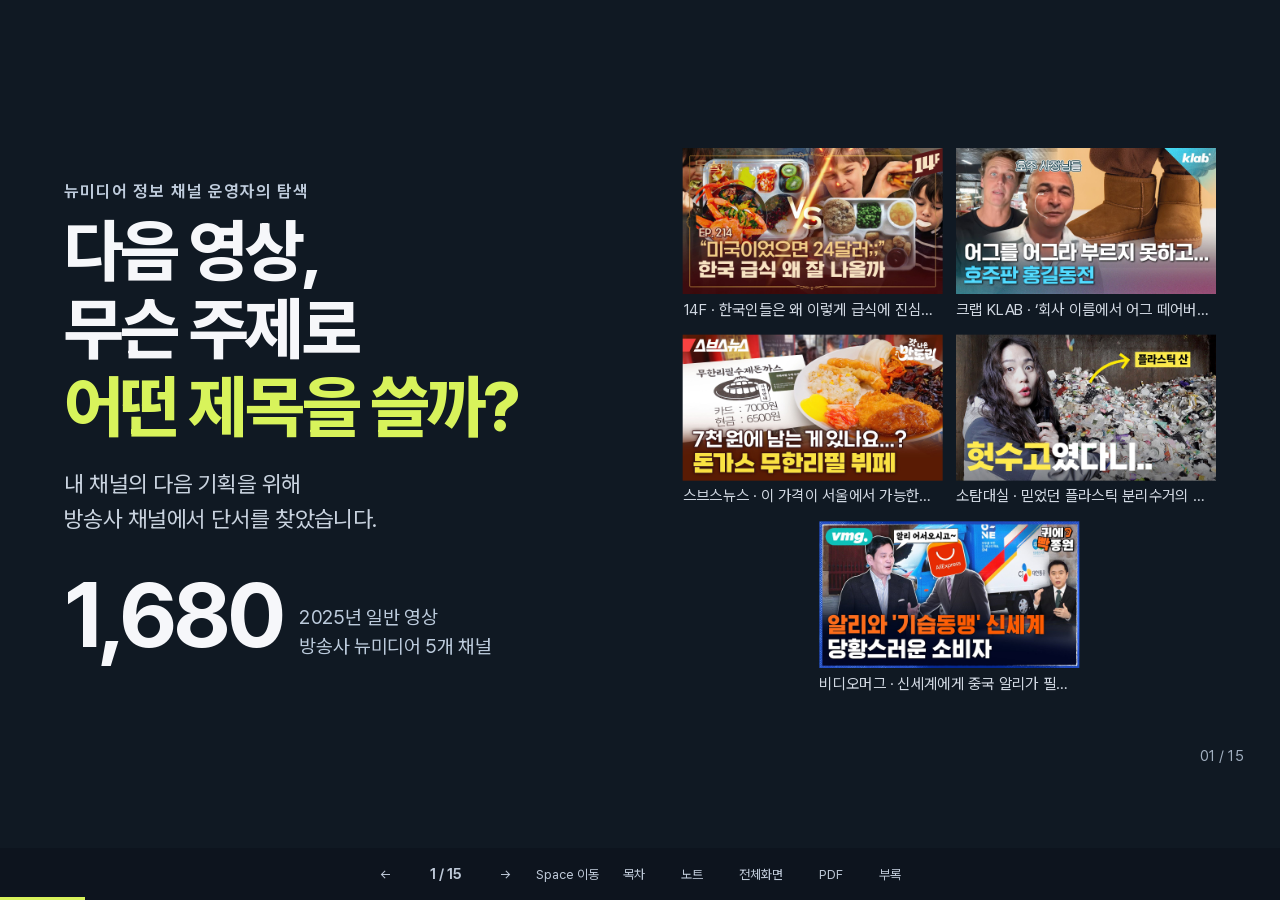
==== commit c545b058: "Rebuild final V4 deck with real video evidence and an audience-led narrative" ====
--- a/index.html
+++ b/index.html
@@ -1,102 +1,62 @@
-<!doctype html><html lang="ko"><head><meta charset="utf-8"><meta name="viewport" content="width=device-width,initial-scale=1"><meta name="description" content="전체 주제 현황에서 제목의 정의와 실제 기획 결정까지 이어지는 5개 채널 1680개 영상 분석 발표 V3"><title>다음 영상의 주제와 제목 | V3</title><link rel="stylesheet" href="style.css?v=3"><script src="assets/anime.min.js" defer></script><script src="deck.js?v=3" defer></script></head><body><main id="stage" aria-label="V3 발표 슬라이드">
-<section class="slide dark cover active" id="slide-1" aria-label="슬라이드 1" aria-hidden="false">
-
-<h1>다음 영상,<br>무슨 주제로<br><em>어떤 제목을 쓸까?</em></h1><div class="body"><p class="cover-sub">전체 현황에서 시작해<br>실제 콘텐츠 기획의 결정까지</p><div class="cover-number">V3<span>5개 채널 · 1,680개 영상</span></div></div>
-
-<span class="slidenum">01 / 20</span></section>
+<!doctype html><html lang="ko"><head><meta charset="utf-8"><meta name="viewport" content="width=device-width,initial-scale=1"><meta name="description" content="방송사 뉴미디어 5채널의 1680개 영상에서 주제와 제목의 기획 단서를 찾는 V4 최종 발표"><title>다음 영상의 주제와 제목 | V4 최종본</title><link rel="stylesheet" href="style.css?v=4"><script src="assets/anime.min.js" defer></script><script src="deck.js?v=4" defer></script></head><body><main id="stage" data-width="1920" data-height="1080" aria-label="V4 발표 슬라이드">
+<section class="slide dark hero active" id="slide-1" aria-label="슬라이드 1" aria-hidden="false">
+<div class="body"><div class="hero-copy"><div class="eyebrow">뉴미디어 정보 채널 운영자의 탐색</div><h1>다음 영상,<br>무슨 주제로<br><em>어떤 제목을 쓸까?</em></h1><p>내 채널의 다음 기획을 위해<br>방송사 채널에서 단서를 찾았습니다.</p><div class="hero-stat"><b>1,680</b><span>2025년 일반 영상<br>방송사 뉴미디어 5개 채널</span></div></div><div class="collage"><figure><a href="https://www.youtube.com/watch?v=5-L3V7rGuhk" target="_blank" rel="noopener" title="[EN] 한국인들은 왜 이렇게 급식에 진심일까🥄ㅣ돈슐랭 / 14F"><img src="assets/v4/5-L3V7rGuhk.jpg" alt="[EN] 한국인들은 왜 이렇게 급식에 진심일까🥄ㅣ돈슐랭 / 14F" width="1280" height="720"></a><figcaption>14F · 한국인들은 왜 이렇게 급식에 진심일까🥄ㅣ돈슐랭</figcaption></figure><figure><a href="https://www.youtube.com/watch?v=Sc56962wLrQ" target="_blank" rel="noopener" title="‘회사 이름에서 어그 떼어버리겠습니다’, 호주 기업들이 어그를 어그라고 부르지 못 하는 이유｜크랩"><img src="assets/v4/Sc56962wLrQ.jpg" alt="‘회사 이름에서 어그 떼어버리겠습니다’, 호주 기업들이 어그를 어그라고 부르지 못 하는 이유｜크랩" width="1280" height="720"></a><figcaption>크랩 KLAB · ‘회사 이름에서 어그 떼어버리겠습니다’, 호주 기업들이 어그를 어그라고 부르지 못 하는 이유</figcaption></figure><figure><a href="https://www.youtube.com/watch?v=CVWl-HvshVI" target="_blank" rel="noopener" title="이 가격이 서울에서 가능한가요...? 구로디지털단지 가성비 끝판왕 식당에 다녀왔습니다. [갓 나온 맛도리 EP.110] / 스브스뉴스"><img src="assets/v4/CVWl-HvshVI.jpg" alt="이 가격이 서울에서 가능한가요...? 구로디지털단지 가성비 끝판왕 식당에 다녀왔습니다. [갓 나온 맛도리 EP.110] / 스브스뉴스" width="1280" height="720"></a><figcaption>스브스뉴스 · 이 가격이 서울에서 가능한가요...? 구로디지털단지 가성비 끝판왕 식당에 다녀왔습니다. [갓 나온 맛도리 EP.110]</figcaption></figure><figure><a href="https://www.youtube.com/watch?v=njFNSJvm-DM" target="_blank" rel="noopener" title="[EN/ES] 믿었던 플라스틱 분리수거의 배신"><img src="assets/v4/njFNSJvm-DM.jpg" alt="[EN/ES] 믿었던 플라스틱 분리수거의 배신" width="1280" height="720"></a><figcaption>소탐대실 · 믿었던 플라스틱 분리수거의 배신</figcaption></figure><figure><a href="https://www.youtube.com/watch?v=Jepfk32czqQ" target="_blank" rel="noopener" title="신세계에게 중국 알리가 필요했던 이유..21세기 &#x27;나당연합&#x27;? / 비디오머그 / 귀에빡종원"><img src="assets/v4/Jepfk32czqQ.jpg" alt="신세계에게 중국 알리가 필요했던 이유..21세기 &#x27;나당연합&#x27;? / 비디오머그 / 귀에빡종원" width="1280" height="720"></a><figcaption>비디오머그 · 신세계에게 중국 알리가 필요했던 이유..21세기 &#x27;나당연합&#x27;?</figcaption></figure></div></div>
+<span class="slidenum">01 / 15</span></section>
 <section class="slide " id="slide-2" aria-label="슬라이드 2" aria-hidden="true">
-
-<h1>연구 질문은 실제 기획의 두 결정에서 출발했습니다</h1><div class="body"><div class="motivation"><div><span>주제 선택</span><p>어떤 내용을 다룰지<br><b>후보를 좁힐 근거</b></p></div><div><span>제목 선택</span><p>같은 내용을 어떻게<br><b>제목으로 표현할지</b></p></div></div><div class="reading-route"><b>전체 현황</b><span>→ 채널별 차이</span><span>→ 제목 표현</span><span>→ 기획 결정</span></div></div>
-<footer class="foot">연구 질문: 방송사 뉴미디어 뉴스 채널에서 콘텐츠 주제에 따라 조회수는 어떻게 달라지는가?</footer>
-<span class="slidenum">02 / 20</span></section>
-<section class="slide " id="slide-3" aria-label="슬라이드 3" aria-hidden="true">
-
-<h1>2025년에 올라온 일반 영상 1,680개를 분석했습니다</h1><div class="body"><div class="data-context"><b>업로드 2025.01–12</b><span>조회수 측정 2026.10.18</span></div><svg class="dataviz" viewBox="0 0 1400 400" role="img" aria-label="채널별 수집 영상 수" xmlns="http://www.w3.org/2000/svg"><text x="0" y="62" fill="#17343b" font-size="28" text-anchor="start" font-weight="650">14F · MBC</text><rect x="380" y="35" width="766.6666666666667" height="35" fill="#087f79" rx="3"/><text x="1164.6666666666667" y="64" fill="#087f79" font-size="31" text-anchor="start" font-weight="750">575</text><text x="0" y="132" fill="#17343b" font-size="28" text-anchor="start" font-weight="650">크랩 KLAB · KBS</text><rect x="380" y="105" width="493.33333333333337" height="35" fill="#4879b4" rx="3"/><text x="891.3333333333334" y="134" fill="#4879b4" font-size="31" text-anchor="start" font-weight="750">370</text><text x="0" y="202" fill="#17343b" font-size="28" text-anchor="start" font-weight="650">스브스뉴스 · SBS</text><rect x="380" y="175" width="420.0" height="35" fill="#d77141" rx="3"/><text x="818.0" y="204" fill="#d77141" font-size="31" text-anchor="start" font-weight="750">315</text><text x="0" y="272" fill="#17343b" font-size="28" text-anchor="start" font-weight="650">소탐대실 · JTBC</text><rect x="380" y="245" width="62.66666666666667" height="35" fill="#7468bd" rx="3"/><text x="460.6666666666667" y="274" fill="#7468bd" font-size="31" text-anchor="start" font-weight="750">47</text><text x="0" y="342" fill="#17343b" font-size="28" text-anchor="start" font-weight="650">비디오머그 · SBS</text><rect x="380" y="315" width="497.33333333333337" height="35" fill="#375264" rx="3"/><text x="895.3333333333334" y="344" fill="#375264" font-size="31" text-anchor="start" font-weight="750">373</text></svg></div>
-<footer class="foot">Firecrawl 수집 · 쇼츠·라이브 제외 · 중복·요청 필드 결측 0개 · 삭제·비공개 영상은 범위 밖</footer>
-<span class="slidenum">03 / 20</span></section>
-<section class="slide " id="slide-4" aria-label="슬라이드 4" aria-hidden="true">
-
-<h1>주제는 제목·설명에서 찾은 8개 태그입니다</h1><div class="body"><div class="taxonomy-list"><span>정치·국제</span><span>경제·소비</span><span>기술·디지털</span><span>음식·외식</span><span>건강·의학</span><span>사회·생활</span><span>과학·환경</span><span>문화·연예</span></div><div class="tag-example"><span>제목·설명에서 정한 단어를 찾으면 주제 이름표 부여</span><p>애플 구형 아이패드 가격 인상,<br>왜 올리는 거예요?</p><b>경제·소비　+　기술·디지털</b></div><p class="bottom-line">한 영상이 여러 주제에 포함될 수 있습니다</p></div>
-<footer class="foot">단어 목록으로 자동 분류 · 한 영상에 여러 주제 허용 · V1·V2 규칙 유지</footer>
-<span class="slidenum">04 / 20</span></section>
-<section class="slide " id="slide-5" aria-label="슬라이드 5" aria-hidden="true">
-<div class="section-label">전체 현황</div>
-<h1>전체에서는 정치·국제와 경제·소비를 많이 다뤘습니다</h1><div class="body"><svg class="dataviz" viewBox="0 0 1400 495" role="img" aria-label="8개 주제의 전체 영상 수와 전체 대비 비중" xmlns="http://www.w3.org/2000/svg"><line x1="280.0" y1="25" x2="280.0" y2="439" stroke="#d5dfda" stroke-width="1" stroke-dasharray=""/><text x="280.0" y="469" fill="#657d80" font-size="21" text-anchor="middle" font-weight="450">0개</text><line x1="454.0" y1="25" x2="454.0" y2="439" stroke="#d5dfda" stroke-width="1" stroke-dasharray=""/><text x="454.0" y="469" fill="#657d80" font-size="21" text-anchor="middle" font-weight="450">150개</text><line x1="628.0" y1="25" x2="628.0" y2="439" stroke="#d5dfda" stroke-width="1" stroke-dasharray=""/><text x="628.0" y="469" fill="#657d80" font-size="21" text-anchor="middle" font-weight="450">300개</text><line x1="802.0" y1="25" x2="802.0" y2="439" stroke="#d5dfda" stroke-width="1" stroke-dasharray=""/><text x="802.0" y="469" fill="#657d80" font-size="21" text-anchor="middle" font-weight="450">450개</text><line x1="976.0" y1="25" x2="976.0" y2="439" stroke="#d5dfda" stroke-width="1" stroke-dasharray=""/><text x="976.0" y="469" fill="#657d80" font-size="21" text-anchor="middle" font-weight="450">600개</text><line x1="1150.0" y1="25" x2="1150.0" y2="439" stroke="#d5dfda" stroke-width="1" stroke-dasharray=""/><text x="1150.0" y="469" fill="#657d80" font-size="21" text-anchor="middle" font-weight="450">750개</text><text x="0" y="63" fill="#17343b" font-size="29" text-anchor="start" font-weight="650">정치·국제</text><rect x="280" y="38" width="793.4399999999999" height="31" fill="#087f79" rx="2"/><text x="1086.44" y="64" fill="#087f79" font-size="27" text-anchor="start" font-weight="700">684</text><text x="1380" y="62" fill="#657d80" font-size="22" text-anchor="end" font-weight="450">40.7% / 전체</text><text x="0" y="114" fill="#17343b" font-size="29" text-anchor="start" font-weight="650">경제·소비</text><rect x="280" y="89" width="588.12" height="31" fill="#087f79" rx="2"/><text x="881.12" y="115" fill="#087f79" font-size="27" text-anchor="start" font-weight="700">507</text><text x="1380" y="113" fill="#657d80" font-size="22" text-anchor="end" font-weight="450">30.2% / 전체</text><text x="0" y="165" fill="#17343b" font-size="29" text-anchor="start" font-weight="650">사회·생활</text><rect x="280" y="140" width="377.0" height="31" fill="#92aaa5" rx="2"/><text x="670.0" y="166" fill="#657d80" font-size="27" text-anchor="start" font-weight="700">325</text><text x="1380" y="164" fill="#657d80" font-size="22" text-anchor="end" font-weight="450">19.3% / 전체</text><text x="0" y="216" fill="#17343b" font-size="29" text-anchor="start" font-weight="650">음식·외식</text><rect x="280" y="191" width="305.08" height="31" fill="#92aaa5" rx="2"/><text x="598.0799999999999" y="217" fill="#657d80" font-size="27" text-anchor="start" font-weight="700">263</text><text x="1380" y="215" fill="#657d80" font-size="22" text-anchor="end" font-weight="450">15.7% / 전체</text><text x="0" y="267" fill="#17343b" font-size="29" text-anchor="start" font-weight="650">기술·디지털</text><rect x="280" y="242" width="229.67999999999998" height="31" fill="#92aaa5" rx="2"/><text x="522.68" y="268" fill="#657d80" font-size="27" text-anchor="start" font-weight="700">198</text><text x="1380" y="266" fill="#657d80" font-size="22" text-anchor="end" font-weight="450">11.8% / 전체</text><text x="0" y="318" fill="#17343b" font-size="29" text-anchor="start" font-weight="650">건강·의학</text><rect x="280" y="293" width="186.76" height="31" fill="#92aaa5" rx="2"/><text x="479.76" y="319" fill="#657d80" font-size="27" text-anchor="start" font-weight="700">161</text><text x="1380" y="317" fill="#657d80" font-size="22" text-anchor="end" font-weight="450">9.6% / 전체</text><text x="0" y="369" fill="#17343b" font-size="29" text-anchor="start" font-weight="650">과학·환경</text><rect x="280" y="344" width="183.28" height="31" fill="#92aaa5" rx="2"/><text x="476.28" y="370" fill="#657d80" font-size="27" text-anchor="start" font-weight="700">158</text><text x="1380" y="368" fill="#657d80" font-size="22" text-anchor="end" font-weight="450">9.4% / 전체</text><text x="0" y="420" fill="#17343b" font-size="29" text-anchor="start" font-weight="650">문화·연예</text><rect x="280" y="395" width="178.64" height="31" fill="#92aaa5" rx="2"/><text x="471.64" y="421" fill="#657d80" font-size="27" text-anchor="start" font-weight="700">154</text><text x="1380" y="419" fill="#657d80" font-size="22" text-anchor="end" font-weight="450">9.2% / 전체</text></svg></div>
-<footer class="foot">분모는 전체 1,680개 · 복수 태그 723개라 합계는 100%가 아님 · 태그 없는 영상 282개</footer>
-<span class="slidenum">05 / 20</span></section>
-<section class="slide " id="slide-6" aria-label="슬라이드 6" aria-hidden="true">
-
-<h1>조회수 성과는 ‘같은 채널의 상위권 비중’으로 봅니다</h1><div class="body"><div class="metric-layout"><div class="metric-dots"><svg class="dataviz" viewBox="0 0 340 340" role="img" aria-label="100개 중 약 25개가 상위권인 개념도" xmlns="http://www.w3.org/2000/svg"><circle class="dot" cx="25" cy="25" r="9" fill="#087f79"/><circle class="dot" cx="54" cy="25" r="9" fill="#087f79"/><circle class="dot" cx="83" cy="25" r="9" fill="#087f79"/><circle class="dot" cx="112" cy="25" r="9" fill="#087f79"/><circle class="dot" cx="141" cy="25" r="9" fill="#087f79"/><circle class="dot" cx="170" cy="25" r="9" fill="#087f79"/><circle class="dot" cx="199" cy="25" r="9" fill="#087f79"/><circle class="dot" cx="228" cy="25" r="9" fill="#087f79"/><circle class="dot" cx="257" cy="25" r="9" fill="#087f79"/><circle class="dot" cx="286" cy="25" r="9" fill="#087f79"/><circle class="dot" cx="25" cy="54" r="9" fill="#087f79"/><circle class="dot" cx="54" cy="54" r="9" fill="#087f79"/><circle class="dot" cx="83" cy="54" r="9" fill="#087f79"/><circle class="dot" cx="112" cy="54" r="9" fill="#087f79"/><circle class="dot" cx="141" cy="54" r="9" fill="#087f79"/><circle class="dot" cx="170" cy="54" r="9" fill="#087f79"/><circle class="dot" cx="199" cy="54" r="9" fill="#087f79"/><circle class="dot" cx="228" cy="54" r="9" fill="#087f79"/><circle class="dot" cx="257" cy="54" r="9" fill="#087f79"/><circle class="dot" cx="286" cy="54" r="9" fill="#087f79"/><circle class="dot" cx="25" cy="83" r="9" fill="#087f79"/><circle class="dot" cx="54" cy="83" r="9" fill="#087f79"/><circle class="dot" cx="83" cy="83" r="9" fill="#087f79"/><circle class="dot" cx="112" cy="83" r="9" fill="#087f79"/><circle class="dot" cx="141" cy="83" r="9" fill="#087f79"/><circle class="dot" cx="170" cy="83" r="9" fill="#dce3dd"/><circle class="dot" cx="199" cy="83" r="9" fill="#dce3dd"/><circle class="dot" cx="228" cy="83" r="9" fill="#dce3dd"/><circle class="dot" cx="257" cy="83" r="9" fill="#dce3dd"/><circle class="dot" cx="286" cy="83" r="9" fill="#dce3dd"/><circle class="dot" cx="25" cy="112" r="9" fill="#dce3dd"/><circle class="dot" cx="54" cy="112" r="9" fill="#dce3dd"/><circle class="dot" cx="83" cy="112" r="9" fill="#dce3dd"/><circle class="dot" cx="112" cy="112" r="9" fill="#dce3dd"/><circle class="dot" cx="141" cy="112" r="9" fill="#dce3dd"/><circle class="dot" cx="170" cy="112" r="9" fill="#dce3dd"/><circle class="dot" cx="199" cy="112" r="9" fill="#dce3dd"/><circle class="dot" cx="228" cy="112" r="9" fill="#dce3dd"/><circle class="dot" cx="257" cy="112" r="9" fill="#dce3dd"/><circle class="dot" cx="286" cy="112" r="9" fill="#dce3dd"/><circle class="dot" cx="25" cy="141" r="9" fill="#dce3dd"/><circle class="dot" cx="54" cy="141" r="9" fill="#dce3dd"/><circle class="dot" cx="83" cy="141" r="9" fill="#dce3dd"/><circle class="dot" cx="112" cy="141" r="9" fill="#dce3dd"/><circle class="dot" cx="141" cy="141" r="9" fill="#dce3dd"/><circle class="dot" cx="170" cy="141" r="9" fill="#dce3dd"/><circle class="dot" cx="199" cy="141" r="9" fill="#dce3dd"/><circle class="dot" cx="228" cy="141" r="9" fill="#dce3dd"/><circle class="dot" cx="257" cy="141" r="9" fill="#dce3dd"/><circle class="dot" cx="286" cy="141" r="9" fill="#dce3dd"/><circle class="dot" cx="25" cy="170" r="9" fill="#dce3dd"/><circle class="dot" cx="54" cy="170" r="9" fill="#dce3dd"/><circle class="dot" cx="83" cy="170" r="9" fill="#dce3dd"/><circle class="dot" cx="112" cy="170" r="9" fill="#dce3dd"/><circle class="dot" cx="141" cy="170" r="9" fill="#dce3dd"/><circle class="dot" cx="170" cy="170" r="9" fill="#dce3dd"/><circle class="dot" cx="199" cy="170" r="9" fill="#dce3dd"/><circle class="dot" cx="228" cy="170" r="9" fill="#dce3dd"/><circle class="dot" cx="257" cy="170" r="9" fill="#dce3dd"/><circle class="dot" cx="286" cy="170" r="9" fill="#dce3dd"/><circle class="dot" cx="25" cy="199" r="9" fill="#dce3dd"/><circle class="dot" cx="54" cy="199" r="9" fill="#dce3dd"/><circle class="dot" cx="83" cy="199" r="9" fill="#dce3dd"/><circle class="dot" cx="112" cy="199" r="9" fill="#dce3dd"/><circle class="dot" cx="141" cy="199" r="9" fill="#dce3dd"/><circle class="dot" cx="170" cy="199" r="9" fill="#dce3dd"/><circle class="dot" cx="199" cy="199" r="9" fill="#dce3dd"/><circle class="dot" cx="228" cy="199" r="9" fill="#dce3dd"/><circle class="dot" cx="257" cy="199" r="9" fill="#dce3dd"/><circle class="dot" cx="286" cy="199" r="9" fill="#dce3dd"/><circle class="dot" cx="25" cy="228" r="9" fill="#dce3dd"/><circle class="dot" cx="54" cy="228" r="9" fill="#dce3dd"/><circle class="dot" cx="83" cy="228" r="9" fill="#dce3dd"/><circle class="dot" cx="112" cy="228" r="9" fill="#dce3dd"/><circle class="dot" cx="141" cy="228" r="9" fill="#dce3dd"/><circle class="dot" cx="170" cy="228" r="9" fill="#dce3dd"/><circle class="dot" cx="199" cy="228" r="9" fill="#dce3dd"/><circle class="dot" cx="228" cy="228" r="9" fill="#dce3dd"/><circle class="dot" cx="257" cy="228" r="9" fill="#dce3dd"/><circle class="dot" cx="286" cy="228" r="9" fill="#dce3dd"/><circle class="dot" cx="25" cy="257" r="9" fill="#dce3dd"/><circle class="dot" cx="54" cy="257" r="9" fill="#dce3dd"/><circle class="dot" cx="83" cy="257" r="9" fill="#dce3dd"/><circle class="dot" cx="112" cy="257" r="9" fill="#dce3dd"/><circle class="dot" cx="141" cy="257" r="9" fill="#dce3dd"/><circle class="dot" cx="170" cy="257" r="9" fill="#dce3dd"/><circle class="dot" cx="199" cy="257" r="9" fill="#dce3dd"/><circle class="dot" cx="228" cy="257" r="9" fill="#dce3dd"/><circle class="dot" cx="257" cy="257" r="9" fill="#dce3dd"/><circle class="dot" cx="286" cy="257" r="9" fill="#dce3dd"/><circle class="dot" cx="25" cy="286" r="9" fill="#dce3dd"/><circle class="dot" cx="54" cy="286" r="9" fill="#dce3dd"/><circle class="dot" cx="83" cy="286" r="9" fill="#dce3dd"/><circle class="dot" cx="112" cy="286" r="9" fill="#dce3dd"/><circle class="dot" cx="141" cy="286" r="9" fill="#dce3dd"/><circle class="dot" cx="170" cy="286" r="9" fill="#dce3dd"/><circle class="dot" cx="199" cy="286" r="9" fill="#dce3dd"/><circle class="dot" cx="228" cy="286" r="9" fill="#dce3dd"/><circle class="dot" cx="257" cy="286" r="9" fill="#dce3dd"/><circle class="dot" cx="286" cy="286" r="9" fill="#dce3dd"/></svg></div><div><p class="metric-caption">각 채널에서 조회수순</p><strong class="metric-big">상위 25%</strong><p class="metric-copy">이 안에 든 영상이<br>각 주제·제목 집단에 얼마나 있는가?</p></div></div><p class="bottom-line">예: 어떤 주제 100개 중 35개가 상위권이면 <b>35%</b></p></div>
-<footer class="foot">전체 422/1,680개(25.1%)가 채널 내 상위권 · 비중은 관찰값이며 미래 성공확률이 아님</footer>
-<span class="slidenum">06 / 20</span></section>
-<section class="slide " id="slide-7" aria-label="슬라이드 7" aria-hidden="true">
-
-<h1>주제별 상위권 비중은 20.5~30.4%였습니다</h1><div class="body"><svg class="dataviz" viewBox="0 0 1400 495" role="img" aria-label="8개 주제의 조회수 상위권 영상의 비중과 분모" xmlns="http://www.w3.org/2000/svg"><line x1="280.0" y1="25" x2="280.0" y2="439" stroke="#d5dfda" stroke-width="1" stroke-dasharray=""/><text x="280.0" y="469" fill="#657d80" font-size="21" text-anchor="middle" font-weight="450">0%</text><line x1="454.0" y1="25" x2="454.0" y2="439" stroke="#d5dfda" stroke-width="1" stroke-dasharray=""/><text x="454.0" y="469" fill="#657d80" font-size="21" text-anchor="middle" font-weight="450">10%</text><line x1="628.0" y1="25" x2="628.0" y2="439" stroke="#d5dfda" stroke-width="1" stroke-dasharray=""/><text x="628.0" y="469" fill="#657d80" font-size="21" text-anchor="middle" font-weight="450">20%</text><line x1="802.0" y1="25" x2="802.0" y2="439" stroke="#d5dfda" stroke-width="1" stroke-dasharray=""/><text x="802.0" y="469" fill="#657d80" font-size="21" text-anchor="middle" font-weight="450">30%</text><line x1="976.0" y1="25" x2="976.0" y2="439" stroke="#d5dfda" stroke-width="1" stroke-dasharray=""/><text x="976.0" y="469" fill="#657d80" font-size="21" text-anchor="middle" font-weight="450">40%</text><line x1="1150.0" y1="25" x2="1150.0" y2="439" stroke="#d5dfda" stroke-width="1" stroke-dasharray=""/><text x="1150.0" y="469" fill="#657d80" font-size="21" text-anchor="middle" font-weight="450">50%</text><line x1="715.0" y1="25" x2="715.0" y2="439" stroke="#a08758" stroke-width="2" stroke-dasharray="6 7"/><text x="715.0" y="18" fill="#8a7048" font-size="20" text-anchor="middle" font-weight="450">전체 기준 약 25%</text><text x="0" y="63" fill="#17343b" font-size="29" text-anchor="start" font-weight="650">과학·환경</text><rect x="280" y="38" width="528.6075949367089" height="31" fill="#087f79" rx="2"/><text x="821.6075949367089" y="64" fill="#087f79" font-size="27" text-anchor="start" font-weight="700">30.4%</text><text x="1380" y="62" fill="#657d80" font-size="22" text-anchor="end" font-weight="450">48/158개</text><text x="0" y="114" fill="#17343b" font-size="29" text-anchor="start" font-weight="650">경제·소비</text><rect x="280" y="89" width="501.06508875739644" height="31" fill="#087f79" rx="2"/><text x="794.0650887573964" y="115" fill="#087f79" font-size="27" text-anchor="start" font-weight="700">28.8%</text><text x="1380" y="113" fill="#657d80" font-size="22" text-anchor="end" font-weight="450">146/507개</text><text x="0" y="165" fill="#17343b" font-size="29" text-anchor="start" font-weight="650">정치·국제</text><rect x="280" y="140" width="498.5964912280701" height="31" fill="#92aaa5" rx="2"/><text x="791.5964912280701" y="166" fill="#657d80" font-size="27" text-anchor="start" font-weight="700">28.7%</text><text x="1380" y="164" fill="#657d80" font-size="22" text-anchor="end" font-weight="450">196/684개</text><text x="0" y="216" fill="#17343b" font-size="29" text-anchor="start" font-weight="650">음식·외식</text><rect x="280" y="191" width="476.3498098859315" height="31" fill="#92aaa5" rx="2"/><text x="769.3498098859316" y="217" fill="#657d80" font-size="27" text-anchor="start" font-weight="700">27.4%</text><text x="1380" y="215" fill="#657d80" font-size="22" text-anchor="end" font-weight="450">72/263개</text><text x="0" y="267" fill="#17343b" font-size="29" text-anchor="start" font-weight="650">사회·생활</text><rect x="280" y="242" width="465.7846153846153" height="31" fill="#92aaa5" rx="2"/><text x="758.7846153846153" y="268" fill="#657d80" font-size="27" text-anchor="start" font-weight="700">26.8%</text><text x="1380" y="266" fill="#657d80" font-size="22" text-anchor="end" font-weight="450">87/325개</text><text x="0" y="318" fill="#17343b" font-size="29" text-anchor="start" font-weight="650">문화·연예</text><rect x="280" y="293" width="463.2467532467532" height="31" fill="#92aaa5" rx="2"/><text x="756.2467532467532" y="319" fill="#657d80" font-size="27" text-anchor="start" font-weight="700">26.6%</text><text x="1380" y="317" fill="#657d80" font-size="22" text-anchor="end" font-weight="450">41/154개</text><text x="0" y="369" fill="#17343b" font-size="29" text-anchor="start" font-weight="650">기술·디지털</text><rect x="280" y="344" width="439.3939393939394" height="31" fill="#92aaa5" rx="2"/><text x="732.3939393939394" y="370" fill="#657d80" font-size="27" text-anchor="start" font-weight="700">25.3%</text><text x="1380" y="368" fill="#657d80" font-size="22" text-anchor="end" font-weight="450">50/198개</text><text x="0" y="420" fill="#17343b" font-size="29" text-anchor="start" font-weight="650">건강·의학</text><rect x="280" y="395" width="356.6459627329192" height="31" fill="#92aaa5" rx="2"/><text x="649.6459627329192" y="421" fill="#657d80" font-size="27" text-anchor="start" font-weight="700">20.5%</text><text x="1380" y="419" fill="#657d80" font-size="22" text-anchor="end" font-weight="450">33/161개</text></svg><p class="bottom-line" style="font-size:27px">이 중 과학·환경과 경제·소비를 채널별로 나눠 보겠습니다</p></div>
-<footer class="foot">확대 사례: 과학·환경 30.4%, 경제·소비 28.8% · 근접값의 통계적 우열을 검정한 것은 아님</footer>
-<span class="slidenum">07 / 20</span></section>
-<section class="slide " id="slide-8" aria-label="슬라이드 8" aria-hidden="true">
-<div class="section-label">전체에서 채널로</div>
-<h1>합산에서 높았던 과학·환경도 채널마다 달랐습니다</h1><div class="body"><svg class="dataviz" viewBox="0 0 1400 450" role="img" aria-label="과학·환경 태그의 채널별 상위권 비중" xmlns="http://www.w3.org/2000/svg"><line x1="300.0" y1="28" x2="300.0" y2="387" stroke="#d5dfda" stroke-width="1" stroke-dasharray=""/><text x="300.0" y="430" fill="#657d80" font-size="22" text-anchor="middle" font-weight="450">0%</text><line x1="464.0" y1="28" x2="464.0" y2="387" stroke="#d5dfda" stroke-width="1" stroke-dasharray=""/><text x="464.0" y="430" fill="#657d80" font-size="22" text-anchor="middle" font-weight="450">10%</text><line x1="628.0" y1="28" x2="628.0" y2="387" stroke="#d5dfda" stroke-width="1" stroke-dasharray=""/><text x="628.0" y="430" fill="#657d80" font-size="22" text-anchor="middle" font-weight="450">20%</text><line x1="792.0" y1="28" x2="792.0" y2="387" stroke="#d5dfda" stroke-width="1" stroke-dasharray=""/><text x="792.0" y="430" fill="#657d80" font-size="22" text-anchor="middle" font-weight="450">30%</text><line x1="956.0" y1="28" x2="956.0" y2="387" stroke="#d5dfda" stroke-width="1" stroke-dasharray=""/><text x="956.0" y="430" fill="#657d80" font-size="22" text-anchor="middle" font-weight="450">40%</text><line x1="1120.0" y1="28" x2="1120.0" y2="387" stroke="#d5dfda" stroke-width="1" stroke-dasharray=""/><text x="1120.0" y="430" fill="#657d80" font-size="22" text-anchor="middle" font-weight="450">50%</text><line x1="710.0" y1="28" x2="710.0" y2="387" stroke="#a08758" stroke-width="2" stroke-dasharray="6 7"/><text x="710.0" y="23" fill="#8a7048" font-size="20" text-anchor="middle" font-weight="450">채널 기준 약 25%</text><text x="0" y="85" fill="#17343b" font-size="31" text-anchor="start" font-weight="650">14F</text><rect x="300" y="55" width="588.7179487179487" height="42" fill="#087f79" rx="3"/><text x="905.7179487179487" y="87" fill="#087f79" font-size="33" text-anchor="start" font-weight="750">36%</text><text x="1370" y="83" fill="#657d80" font-size="23" text-anchor="end" font-weight="450">14/39개</text><text x="0" y="150" fill="#17343b" font-size="31" text-anchor="start" font-weight="650">크랩 KLAB</text><rect x="300" y="120" width="315.3846153846154" height="42" fill="#4879b4" rx="3"/><text x="632.3846153846155" y="152" fill="#4879b4" font-size="33" text-anchor="start" font-weight="750">19%</text><text x="1370" y="148" fill="#657d80" font-size="23" text-anchor="end" font-weight="450">5/26개</text><text x="0" y="215" fill="#17343b" font-size="31" text-anchor="start" font-weight="650">스브스뉴스</text><rect x="300" y="185" width="546.6666666666665" height="42" fill="#d77141" rx="3"/><text x="863.6666666666665" y="217" fill="#d77141" font-size="33" text-anchor="start" font-weight="750">33%</text><text x="1370" y="213" fill="#657d80" font-size="23" text-anchor="end" font-weight="450">12/36개</text><text x="0" y="280" fill="#17343b" font-size="31" text-anchor="start" font-weight="650">소탐대실</text><rect x="300" y="250" width="447.2727272727272" height="42" fill="#7468bd" rx="3"/><text x="764.2727272727273" y="282" fill="#7468bd" font-size="33" text-anchor="start" font-weight="750">27%</text><text x="1370" y="278" fill="#657d80" font-size="23" text-anchor="end" font-weight="450">3/11개</text><text x="0" y="345" fill="#17343b" font-size="31" text-anchor="start" font-weight="650">비디오머그</text><rect x="300" y="315" width="499.1304347826087" height="42" fill="#375264" rx="3"/><text x="816.1304347826087" y="347" fill="#375264" font-size="33" text-anchor="start" font-weight="750">30%</text><text x="1370" y="343" fill="#657d80" font-size="23" text-anchor="end" font-weight="450">14/46개</text></svg></div>
-<footer class="foot">앞 장 합산 48/158개(30.4%)를 채널별로 분해 · 숫자: 상위권/해당 태그 영상 · 소탐대실 11개</footer>
-<span class="slidenum">08 / 20</span></section>
-<section class="slide " id="slide-9" aria-label="슬라이드 9" aria-hidden="true">
-
-<h1>경제·소비에서는 비디오머그의 비중이 높았습니다</h1><div class="body"><svg class="dataviz" viewBox="0 0 1400 450" role="img" aria-label="경제·소비 태그의 채널별 상위권 비중" xmlns="http://www.w3.org/2000/svg"><line x1="300.0" y1="28" x2="300.0" y2="387" stroke="#d5dfda" stroke-width="1" stroke-dasharray=""/><text x="300.0" y="430" fill="#657d80" font-size="22" text-anchor="middle" font-weight="450">0%</text><line x1="464.0" y1="28" x2="464.0" y2="387" stroke="#d5dfda" stroke-width="1" stroke-dasharray=""/><text x="464.0" y="430" fill="#657d80" font-size="22" text-anchor="middle" font-weight="450">10%</text><line x1="628.0" y1="28" x2="628.0" y2="387" stroke="#d5dfda" stroke-width="1" stroke-dasharray=""/><text x="628.0" y="430" fill="#657d80" font-size="22" text-anchor="middle" font-weight="450">20%</text><line x1="792.0" y1="28" x2="792.0" y2="387" stroke="#d5dfda" stroke-width="1" stroke-dasharray=""/><text x="792.0" y="430" fill="#657d80" font-size="22" text-anchor="middle" font-weight="450">30%</text><line x1="956.0" y1="28" x2="956.0" y2="387" stroke="#d5dfda" stroke-width="1" stroke-dasharray=""/><text x="956.0" y="430" fill="#657d80" font-size="22" text-anchor="middle" font-weight="450">40%</text><line x1="1120.0" y1="28" x2="1120.0" y2="387" stroke="#d5dfda" stroke-width="1" stroke-dasharray=""/><text x="1120.0" y="430" fill="#657d80" font-size="22" text-anchor="middle" font-weight="450">50%</text><line x1="710.0" y1="28" x2="710.0" y2="387" stroke="#a08758" stroke-width="2" stroke-dasharray="6 7"/><text x="710.0" y="23" fill="#8a7048" font-size="20" text-anchor="middle" font-weight="450">채널 기준 약 25%</text><text x="0" y="85" fill="#17343b" font-size="31" text-anchor="start" font-weight="650">14F</text><rect x="300" y="55" width="351.4285714285714" height="42" fill="#087f79" rx="3"/><text x="668.4285714285713" y="87" fill="#087f79" font-size="33" text-anchor="start" font-weight="750">21%</text><text x="1370" y="83" fill="#657d80" font-size="23" text-anchor="end" font-weight="450">30/140개</text><text x="0" y="150" fill="#17343b" font-size="31" text-anchor="start" font-weight="650">크랩 KLAB</text><rect x="300" y="120" width="500.6315789473684" height="42" fill="#4879b4" rx="3"/><text x="817.6315789473683" y="152" fill="#4879b4" font-size="33" text-anchor="start" font-weight="750">31%</text><text x="1370" y="148" fill="#657d80" font-size="23" text-anchor="end" font-weight="450">29/95개</text><text x="0" y="215" fill="#17343b" font-size="31" text-anchor="start" font-weight="650">스브스뉴스</text><rect x="300" y="185" width="395.8620689655172" height="42" fill="#d77141" rx="3"/><text x="712.8620689655172" y="217" fill="#d77141" font-size="33" text-anchor="start" font-weight="750">24%</text><text x="1370" y="213" fill="#657d80" font-size="23" text-anchor="end" font-weight="450">21/87개</text><text x="0" y="280" fill="#17343b" font-size="31" text-anchor="start" font-weight="650">소탐대실</text><text x="318" y="280" fill="#657d80" font-size="27" text-anchor="start" font-weight="450">표본 4개 · 비교 유보</text><text x="1370" y="278" fill="#657d80" font-size="23" text-anchor="end" font-weight="450">전체 4개</text><text x="0" y="345" fill="#17343b" font-size="31" text-anchor="start" font-weight="650">비디오머그</text><rect x="300" y="315" width="598.0110497237569" height="42" fill="#375264" rx="3"/><text x="915.0110497237569" y="347" fill="#375264" font-size="33" text-anchor="start" font-weight="750">36%</text><text x="1370" y="343" fill="#657d80" font-size="23" text-anchor="end" font-weight="450">66/181개</text></svg><p class="bottom-line" style="font-size:27px">이제 같은 영상들을 제목의 표현으로 나눠 보겠습니다</p></div>
-<footer class="foot">앞 장 합산 146/507개(28.8%)를 채널별로 분해 · 소탐대실은 4개로 비교 유보</footer>
-<span class="slidenum">09 / 20</span></section>
-<section class="slide " id="slide-10" aria-label="슬라이드 10" aria-hidden="true">
-<div class="section-label">이제 제목을 본다</div>
-<h1>설명형 표현은 이유나 정체를 알려주겠다는 말입니다</h1><div class="body"><div class="definition-line"><b>왜 · 이유 · 비밀 · 정체 · 원리</b><span>분석에서는 제목에 이 단어가 하나 이상 있으면 ‘포함’</span></div><div class="title-definitions"><div><p>한국인들은 <mark>왜</mark> 이렇게 급식에 진심일까</p><b>포함 · ‘왜’</b></div><div><p>같은 공장, 가격은 반값? 노브랜드 PB의 <mark>비밀</mark></p><b>포함 · ‘비밀’</b></div><div><p>선글라스에도 유효기간이 있을까?</p><b class="muted-label">미포함 · 물음표만 있음</b></div></div></div>
-<footer class="foot">실제 제목 일부 표기 생략 · PB=유통사 자체브랜드 · 포함/미포함은 제목의 품질 평가가 아님</footer>
-<span class="slidenum">10 / 20</span></section>
-<section class="slide " id="slide-11" aria-label="슬라이드 11" aria-hidden="true">
-
-<h1>이 규칙으로 나누면, 포함 집단은 35%가 상위권이었습니다</h1><div class="body"><div class="two-stat"><div><span>다섯 단어 미포함</span><strong>23%</strong><p>306/1,345개</p><svg class="dataviz" viewBox="0 0 245 245" role="img" aria-label="다섯 단어 미포함 집단의 비중" xmlns="http://www.w3.org/2000/svg"><circle class="dot" cx="20" cy="20" r="7" fill="#b8c8c5"/><circle class="dot" cx="42" cy="20" r="7" fill="#b8c8c5"/><circle class="dot" cx="64" cy="20" r="7" fill="#b8c8c5"/><circle class="dot" cx="86" cy="20" r="7" fill="#b8c8c5"/><circle class="dot" cx="108" cy="20" r="7" fill="#b8c8c5"/><circle class="dot" cx="130" cy="20" r="7" fill="#b8c8c5"/><circle class="dot" cx="152" cy="20" r="7" fill="#b8c8c5"/><circle class="dot" cx="174" cy="20" r="7" fill="#b8c8c5"/><circle class="dot" cx="196" cy="20" r="7" fill="#b8c8c5"/><circle class="dot" cx="218" cy="20" r="7" fill="#b8c8c5"/><circle class="dot" cx="20" cy="42" r="7" fill="#b8c8c5"/><circle class="dot" cx="42" cy="42" r="7" fill="#b8c8c5"/><circle class="dot" cx="64" cy="42" r="7" fill="#b8c8c5"/><circle class="dot" cx="86" cy="42" r="7" fill="#b8c8c5"/><circle class="dot" cx="108" cy="42" r="7" fill="#b8c8c5"/><circle class="dot" cx="130" cy="42" r="7" fill="#b8c8c5"/><circle class="dot" cx="152" cy="42" r="7" fill="#b8c8c5"/><circle class="dot" cx="174" cy="42" r="7" fill="#b8c8c5"/><circle class="dot" cx="196" cy="42" r="7" fill="#b8c8c5"/><circle class="dot" cx="218" cy="42" r="7" fill="#b8c8c5"/><circle class="dot" cx="20" cy="64" r="7" fill="#b8c8c5"/><circle class="dot" cx="42" cy="64" r="7" fill="#b8c8c5"/><circle class="dot" cx="64" cy="64" r="7" fill="#b8c8c5"/><circle class="dot" cx="86" cy="64" r="7" fill="#dce3dd"/><circle class="dot" cx="108" cy="64" r="7" fill="#dce3dd"/><circle class="dot" cx="130" cy="64" r="7" fill="#dce3dd"/><circle class="dot" cx="152" cy="64" r="7" fill="#dce3dd"/><circle class="dot" cx="174" cy="64" r="7" fill="#dce3dd"/><circle class="dot" cx="196" cy="64" r="7" fill="#dce3dd"/><circle class="dot" cx="218" cy="64" r="7" fill="#dce3dd"/><circle class="dot" cx="20" cy="86" r="7" fill="#dce3dd"/><circle class="dot" cx="42" cy="86" r="7" fill="#dce3dd"/><circle class="dot" cx="64" cy="86" r="7" fill="#dce3dd"/><circle class="dot" cx="86" cy="86" r="7" fill="#dce3dd"/><circle class="dot" cx="108" cy="86" r="7" fill="#dce3dd"/><circle class="dot" cx="130" cy="86" r="7" fill="#dce3dd"/><circle class="dot" cx="152" cy="86" r="7" fill="#dce3dd"/><circle class="dot" cx="174" cy="86" r="7" fill="#dce3dd"/><circle class="dot" cx="196" cy="86" r="7" fill="#dce3dd"/><circle class="dot" cx="218" cy="86" r="7" fill="#dce3dd"/><circle class="dot" cx="20" cy="108" r="7" fill="#dce3dd"/><circle class="dot" cx="42" cy="108" r="7" fill="#dce3dd"/><circle class="dot" cx="64" cy="108" r="7" fill="#dce3dd"/><circle class="dot" cx="86" cy="108" r="7" fill="#dce3dd"/><circle class="dot" cx="108" cy="108" r="7" fill="#dce3dd"/><circle class="dot" cx="130" cy="108" r="7" fill="#dce3dd"/><circle class="dot" cx="152" cy="108" r="7" fill="#dce3dd"/><circle class="dot" cx="174" cy="108" r="7" fill="#dce3dd"/><circle class="dot" cx="196" cy="108" r="7" fill="#dce3dd"/><circle class="dot" cx="218" cy="108" r="7" fill="#dce3dd"/><circle class="dot" cx="20" cy="130" r="7" fill="#dce3dd"/><circle class="dot" cx="42" cy="130" r="7" fill="#dce3dd"/><circle class="dot" cx="64" cy="130" r="7" fill="#dce3dd"/><circle class="dot" cx="86" cy="130" r="7" fill="#dce3dd"/><circle class="dot" cx="108" cy="130" r="7" fill="#dce3dd"/><circle class="dot" cx="130" cy="130" r="7" fill="#dce3dd"/><circle class="dot" cx="152" cy="130" r="7" fill="#dce3dd"/><circle class="dot" cx="174" cy="130" r="7" fill="#dce3dd"/><circle class="dot" cx="196" cy="130" r="7" fill="#dce3dd"/><circle class="dot" cx="218" cy="130" r="7" fill="#dce3dd"/><circle class="dot" cx="20" cy="152" r="7" fill="#dce3dd"/><circle class="dot" cx="42" cy="152" r="7" fill="#dce3dd"/><circle class="dot" cx="64" cy="152" r="7" fill="#dce3dd"/><circle class="dot" cx="86" cy="152" r="7" fill="#dce3dd"/><circle class="dot" cx="108" cy="152" r="7" fill="#dce3dd"/><circle class="dot" cx="130" cy="152" r="7" fill="#dce3dd"/><circle class="dot" cx="152" cy="152" r="7" fill="#dce3dd"/><circle class="dot" cx="174" cy="152" r="7" fill="#dce3dd"/><circle class="dot" cx="196" cy="152" r="7" fill="#dce3dd"/><circle class="dot" cx="218" cy="152" r="7" fill="#dce3dd"/><circle class="dot" cx="20" cy="174" r="7" fill="#dce3dd"/><circle class="dot" cx="42" cy="174" r="7" fill="#dce3dd"/><circle class="dot" cx="64" cy="174" r="7" fill="#dce3dd"/><circle class="dot" cx="86" cy="174" r="7" fill="#dce3dd"/><circle class="dot" cx="108" cy="174" r="7" fill="#dce3dd"/><circle class="dot" cx="130" cy="174" r="7" fill="#dce3dd"/><circle class="dot" cx="152" cy="174" r="7" fill="#dce3dd"/><circle class="dot" cx="174" cy="174" r="7" fill="#dce3dd"/><circle class="dot" cx="196" cy="174" r="7" fill="#dce3dd"/><circle class="dot" cx="218" cy="174" r="7" fill="#dce3dd"/><circle class="dot" cx="20" cy="196" r="7" fill="#dce3dd"/><circle class="dot" cx="42" cy="196" r="7" fill="#dce3dd"/><circle class="dot" cx="64" cy="196" r="7" fill="#dce3dd"/><circle class="dot" cx="86" cy="196" r="7" fill="#dce3dd"/><circle class="dot" cx="108" cy="196" r="7" fill="#dce3dd"/><circle class="dot" cx="130" cy="196" r="7" fill="#dce3dd"/><circle class="dot" cx="152" cy="196" r="7" fill="#dce3dd"/><circle class="dot" cx="174" cy="196" r="7" fill="#dce3dd"/><circle class="dot" cx="196" cy="196" r="7" fill="#dce3dd"/><circle class="dot" cx="218" cy="196" r="7" fill="#dce3dd"/><circle class="dot" cx="20" cy="218" r="7" fill="#dce3dd"/><circle class="dot" cx="42" cy="218" r="7" fill="#dce3dd"/><circle class="dot" cx="64" cy="218" r="7" fill="#dce3dd"/><circle class="dot" cx="86" cy="218" r="7" fill="#dce3dd"/><circle class="dot" cx="108" cy="218" r="7" fill="#dce3dd"/><circle class="dot" cx="130" cy="218" r="7" fill="#dce3dd"/><circle class="dot" cx="152" cy="218" r="7" fill="#dce3dd"/><circle class="dot" cx="174" cy="218" r="7" fill="#dce3dd"/><circle class="dot" cx="196" cy="218" r="7" fill="#dce3dd"/><circle class="dot" cx="218" cy="218" r="7" fill="#dce3dd"/></svg></div><div><span>다섯 단어 포함</span><strong class="teal">35%</strong><p>116/335개</p><svg class="dataviz" viewBox="0 0 245 245" role="img" aria-label="다섯 단어 포함 집단의 비중" xmlns="http://www.w3.org/2000/svg"><circle class="dot" cx="20" cy="20" r="7" fill="#087f79"/><circle class="dot" cx="42" cy="20" r="7" fill="#087f79"/><circle class="dot" cx="64" cy="20" r="7" fill="#087f79"/><circle class="dot" cx="86" cy="20" r="7" fill="#087f79"/><circle class="dot" cx="108" cy="20" r="7" fill="#087f79"/><circle class="dot" cx="130" cy="20" r="7" fill="#087f79"/><circle class="dot" cx="152" cy="20" r="7" fill="#087f79"/><circle class="dot" cx="174" cy="20" r="7" fill="#087f79"/><circle class="dot" cx="196" cy="20" r="7" fill="#087f79"/><circle class="dot" cx="218" cy="20" r="7" fill="#087f79"/><circle class="dot" cx="20" cy="42" r="7" fill="#087f79"/><circle class="dot" cx="42" cy="42" r="7" fill="#087f79"/><circle class="dot" cx="64" cy="42" r="7" fill="#087f79"/><circle class="dot" cx="86" cy="42" r="7" fill="#087f79"/><circle class="dot" cx="108" cy="42" r="7" fill="#087f79"/><circle class="dot" cx="130" cy="42" r="7" fill="#087f79"/><circle class="dot" cx="152" cy="42" r="7" fill="#087f79"/><circle class="dot" cx="174" cy="42" r="7" fill="#087f79"/><circle class="dot" cx="196" cy="42" r="7" fill="#087f79"/><circle class="dot" cx="218" cy="42" r="7" fill="#087f79"/><circle class="dot" cx="20" cy="64" r="7" fill="#087f79"/><circle class="dot" cx="42" cy="64" r="7" fill="#087f79"/><circle class="dot" cx="64" cy="64" r="7" fill="#087f79"/><circle class="dot" cx="86" cy="64" r="7" fill="#087f79"/><circle class="dot" cx="108" cy="64" r="7" fill="#087f79"/><circle class="dot" cx="130" cy="64" r="7" fill="#087f79"/><circle class="dot" cx="152" cy="64" r="7" fill="#087f79"/><circle class="dot" cx="174" cy="64" r="7" fill="#087f79"/><circle class="dot" cx="196" cy="64" r="7" fill="#087f79"/><circle class="dot" cx="218" cy="64" r="7" fill="#087f79"/><circle class="dot" cx="20" cy="86" r="7" fill="#087f79"/><circle class="dot" cx="42" cy="86" r="7" fill="#087f79"/><circle class="dot" cx="64" cy="86" r="7" fill="#087f79"/><circle class="dot" cx="86" cy="86" r="7" fill="#087f79"/><circle class="dot" cx="108" cy="86" r="7" fill="#087f79"/><circle class="dot" cx="130" cy="86" r="7" fill="#dce3dd"/><circle class="dot" cx="152" cy="86" r="7" fill="#dce3dd"/><circle class="dot" cx="174" cy="86" r="7" fill="#dce3dd"/><circle class="dot" cx="196" cy="86" r="7" fill="#dce3dd"/><circle class="dot" cx="218" cy="86" r="7" fill="#dce3dd"/><circle class="dot" cx="20" cy="108" r="7" fill="#dce3dd"/><circle class="dot" cx="42" cy="108" r="7" fill="#dce3dd"/><circle class="dot" cx="64" cy="108" r="7" fill="#dce3dd"/><circle class="dot" cx="86" cy="108" r="7" fill="#dce3dd"/><circle class="dot" cx="108" cy="108" r="7" fill="#dce3dd"/><circle class="dot" cx="130" cy="108" r="7" fill="#dce3dd"/><circle class="dot" cx="152" cy="108" r="7" fill="#dce3dd"/><circle class="dot" cx="174" cy="108" r="7" fill="#dce3dd"/><circle class="dot" cx="196" cy="108" r="7" fill="#dce3dd"/><circle class="dot" cx="218" cy="108" r="7" fill="#dce3dd"/><circle class="dot" cx="20" cy="130" r="7" fill="#dce3dd"/><circle class="dot" cx="42" cy="130" r="7" fill="#dce3dd"/><circle class="dot" cx="64" cy="130" r="7" fill="#dce3dd"/><circle class="dot" cx="86" cy="130" r="7" fill="#dce3dd"/><circle class="dot" cx="108" cy="130" r="7" fill="#dce3dd"/><circle class="dot" cx="130" cy="130" r="7" fill="#dce3dd"/><circle class="dot" cx="152" cy="130" r="7" fill="#dce3dd"/><circle class="dot" cx="174" cy="130" r="7" fill="#dce3dd"/><circle class="dot" cx="196" cy="130" r="7" fill="#dce3dd"/><circle class="dot" cx="218" cy="130" r="7" fill="#dce3dd"/><circle class="dot" cx="20" cy="152" r="7" fill="#dce3dd"/><circle class="dot" cx="42" cy="152" r="7" fill="#dce3dd"/><circle class="dot" cx="64" cy="152" r="7" fill="#dce3dd"/><circle class="dot" cx="86" cy="152" r="7" fill="#dce3dd"/><circle class="dot" cx="108" cy="152" r="7" fill="#dce3dd"/><circle class="dot" cx="130" cy="152" r="7" fill="#dce3dd"/><circle class="dot" cx="152" cy="152" r="7" fill="#dce3dd"/><circle class="dot" cx="174" cy="152" r="7" fill="#dce3dd"/><circle class="dot" cx="196" cy="152" r="7" fill="#dce3dd"/><circle class="dot" cx="218" cy="152" r="7" fill="#dce3dd"/><circle class="dot" cx="20" cy="174" r="7" fill="#dce3dd"/><circle class="dot" cx="42" cy="174" r="7" fill="#dce3dd"/><circle class="dot" cx="64" cy="174" r="7" fill="#dce3dd"/><circle class="dot" cx="86" cy="174" r="7" fill="#dce3dd"/><circle class="dot" cx="108" cy="174" r="7" fill="#dce3dd"/><circle class="dot" cx="130" cy="174" r="7" fill="#dce3dd"/><circle class="dot" cx="152" cy="174" r="7" fill="#dce3dd"/><circle class="dot" cx="174" cy="174" r="7" fill="#dce3dd"/><circle class="dot" cx="196" cy="174" r="7" fill="#dce3dd"/><circle class="dot" cx="218" cy="174" r="7" fill="#dce3dd"/><circle class="dot" cx="20" cy="196" r="7" fill="#dce3dd"/><circle class="dot" cx="42" cy="196" r="7" fill="#dce3dd"/><circle class="dot" cx="64" cy="196" r="7" fill="#dce3dd"/><circle class="dot" cx="86" cy="196" r="7" fill="#dce3dd"/><circle class="dot" cx="108" cy="196" r="7" fill="#dce3dd"/><circle class="dot" cx="130" cy="196" r="7" fill="#dce3dd"/><circle class="dot" cx="152" cy="196" r="7" fill="#dce3dd"/><circle class="dot" cx="174" cy="196" r="7" fill="#dce3dd"/><circle class="dot" cx="196" cy="196" r="7" fill="#dce3dd"/><circle class="dot" cx="218" cy="196" r="7" fill="#dce3dd"/><circle class="dot" cx="20" cy="218" r="7" fill="#dce3dd"/><circle class="dot" cx="42" cy="218" r="7" fill="#dce3dd"/><circle class="dot" cx="64" cy="218" r="7" fill="#dce3dd"/><circle class="dot" cx="86" cy="218" r="7" fill="#dce3dd"/><circle class="dot" cx="108" cy="218" r="7" fill="#dce3dd"/><circle class="dot" cx="130" cy="218" r="7" fill="#dce3dd"/><circle class="dot" cx="152" cy="218" r="7" fill="#dce3dd"/><circle class="dot" cx="174" cy="218" r="7" fill="#dce3dd"/><circle class="dot" cx="196" cy="218" r="7" fill="#dce3dd"/><circle class="dot" cx="218" cy="218" r="7" fill="#dce3dd"/></svg></div></div></div>
-<footer class="foot">분모는 다섯 단어 포함/미포함 제목 집단 · 34.6% vs 22.8% · 제목 변경의 효과를 측정한 실험이 아님</footer>
-<span class="slidenum">11 / 20</span></section>
-<section class="slide " id="slide-12" aria-label="슬라이드 12" aria-hidden="true">
-
-<h1>포함·미포함의 차이도 채널마다 달랐습니다</h1><div class="body"><svg class="dataviz" viewBox="0 0 1400 470" role="img" aria-label="두 집단의 상위권 영상 비중 비교" xmlns="http://www.w3.org/2000/svg"><rect x="360" y="15" width="18" height="18" fill="#b8c8c5" rx="0"/><text x="390" y="32" fill="#657d80" font-size="23" text-anchor="start" font-weight="450">다섯 단어 미포함</text><rect x="620" y="15" width="18" height="18" fill="#087f79" rx="0"/><text x="650" y="32" fill="#087f79" font-size="23" text-anchor="start" font-weight="450">다섯 단어 포함</text><line x1="360.0" y1="60" x2="360.0" y2="412" stroke="#d5dfda" stroke-width="1" stroke-dasharray=""/><text x="360.0" y="457" fill="#657d80" font-size="21" text-anchor="middle" font-weight="450">0%</text><line x1="498.33333333333337" y1="60" x2="498.33333333333337" y2="412" stroke="#d5dfda" stroke-width="1" stroke-dasharray=""/><text x="498.33333333333337" y="457" fill="#657d80" font-size="21" text-anchor="middle" font-weight="450">10%</text><line x1="636.6666666666667" y1="60" x2="636.6666666666667" y2="412" stroke="#d5dfda" stroke-width="1" stroke-dasharray=""/><text x="636.6666666666667" y="457" fill="#657d80" font-size="21" text-anchor="middle" font-weight="450">20%</text><line x1="775.0" y1="60" x2="775.0" y2="412" stroke="#d5dfda" stroke-width="1" stroke-dasharray=""/><text x="775.0" y="457" fill="#657d80" font-size="21" text-anchor="middle" font-weight="450">30%</text><line x1="913.3333333333334" y1="60" x2="913.3333333333334" y2="412" stroke="#d5dfda" stroke-width="1" stroke-dasharray=""/><text x="913.3333333333334" y="457" fill="#657d80" font-size="21" text-anchor="middle" font-weight="450">40%</text><line x1="1051.6666666666667" y1="60" x2="1051.6666666666667" y2="412" stroke="#d5dfda" stroke-width="1" stroke-dasharray=""/><text x="1051.6666666666667" y="457" fill="#657d80" font-size="21" text-anchor="middle" font-weight="450">50%</text><line x1="1190.0" y1="60" x2="1190.0" y2="412" stroke="#d5dfda" stroke-width="1" stroke-dasharray=""/><text x="1190.0" y="457" fill="#657d80" font-size="21" text-anchor="middle" font-weight="450">60%</text><text x="0" y="105.6" fill="#17343b" font-size="30" text-anchor="start" font-weight="650">14F</text><rect x="360" y="80.0" width="297.0526315789474" height="21" fill="#b8c8c5" rx="2"/><text x="671.0526315789474" y="100.0" fill="#657d80" font-size="24" text-anchor="start" font-weight="700">21%</text><text x="1380" y="98.0" fill="#657d80" font-size="20" text-anchor="end" font-weight="450">102/475개</text><rect x="360" y="104.96000000000001" width="581.0" height="21" fill="#087f79" rx="2"/><text x="955.0" y="124.96000000000001" fill="#087f79" font-size="24" text-anchor="start" font-weight="700">42%</text><text x="1380" y="122.96000000000001" fill="#657d80" font-size="20" text-anchor="end" font-weight="450">42/100개</text><text x="0" y="169.6" fill="#17343b" font-size="30" text-anchor="start" font-weight="650">크랩 KLAB</text><rect x="360" y="144.0" width="342.26804123711344" height="21" fill="#b8c8c5" rx="2"/><text x="716.2680412371135" y="164.0" fill="#657d80" font-size="24" text-anchor="start" font-weight="700">25%</text><text x="1380" y="162.0" fill="#657d80" font-size="20" text-anchor="end" font-weight="450">72/291개</text><rect x="360" y="168.96" width="367.7215189873417" height="21" fill="#087f79" rx="2"/><text x="741.7215189873417" y="188.96" fill="#087f79" font-size="24" text-anchor="start" font-weight="700">27%</text><text x="1380" y="186.96" fill="#657d80" font-size="20" text-anchor="end" font-weight="450">21/79개</text><text x="0" y="233.6" fill="#17343b" font-size="30" text-anchor="start" font-weight="650">스브스뉴스</text><rect x="360" y="208.0" width="336.33986928104576" height="21" fill="#b8c8c5" rx="2"/><text x="710.3398692810458" y="228.0" fill="#657d80" font-size="24" text-anchor="start" font-weight="700">24%</text><text x="1380" y="226.0" fill="#657d80" font-size="20" text-anchor="end" font-weight="450">62/255개</text><rect x="360" y="232.96" width="391.94444444444446" height="21" fill="#087f79" rx="2"/><text x="765.9444444444445" y="252.96" fill="#087f79" font-size="24" text-anchor="start" font-weight="700">28%</text><text x="1380" y="250.96" fill="#657d80" font-size="20" text-anchor="end" font-weight="450">17/60개</text><text x="0" y="297.6" fill="#17343b" font-size="30" text-anchor="start" font-weight="650">소탐대실</text><rect x="360" y="272.0" width="415.0" height="21" fill="#b8c8c5" rx="2"/><text x="789.0" y="292.0" fill="#657d80" font-size="24" text-anchor="start" font-weight="700">30%</text><text x="1380" y="290.0" fill="#657d80" font-size="20" text-anchor="end" font-weight="450">9/30개</text><rect x="360" y="296.96" width="244.11764705882356" height="21" fill="#087f79" rx="2"/><text x="618.1176470588235" y="316.96" fill="#087f79" font-size="24" text-anchor="start" font-weight="700">18%</text><text x="1380" y="314.96" fill="#657d80" font-size="20" text-anchor="end" font-weight="450">3/17개</text><text x="0" y="361.6" fill="#17343b" font-size="30" text-anchor="start" font-weight="650">비디오머그</text><rect x="360" y="336.0" width="287.01814058956916" height="21" fill="#b8c8c5" rx="2"/><text x="661.0181405895692" y="356.0" fill="#657d80" font-size="24" text-anchor="start" font-weight="700">21%</text><text x="1380" y="354.0" fill="#657d80" font-size="20" text-anchor="end" font-weight="450">61/294개</text><rect x="360" y="360.96" width="577.8481012658228" height="21" fill="#087f79" rx="2"/><text x="951.8481012658228" y="380.96" fill="#087f79" font-size="24" text-anchor="start" font-weight="700">42%</text><text x="1380" y="378.96" fill="#657d80" font-size="20" text-anchor="end" font-weight="450">33/79개</text></svg></div>
-<footer class="foot">표현은 앞 장의 다섯 단어 기준 · 숫자: 상위권/표현 집단 · 채널별 방향과 작은 표본을 함께 확인</footer>
-<span class="slidenum">12 / 20</span></section>
-<section class="slide " id="slide-13" aria-label="슬라이드 13" aria-hidden="true">
-
-<h1>앞서 본 경제·소비 181개 안에서도 나눠봤습니다</h1><div class="body"><div class="population-trail"><span>비디오머그 전체 <b>373개</b></span><span>→ 경제·소비 태그 <b>181개</b></span></div><svg class="dataviz" viewBox="0 0 1400 275" role="img" aria-label="두 집단의 상위권 영상 비중 비교" xmlns="http://www.w3.org/2000/svg"><rect x="360" y="15" width="18" height="18" fill="#b8c8c5" rx="0"/><text x="390" y="32" fill="#657d80" font-size="23" text-anchor="start" font-weight="450">다섯 단어 미포함</text><rect x="620" y="15" width="18" height="18" fill="#087f79" rx="0"/><text x="650" y="32" fill="#087f79" font-size="23" text-anchor="start" font-weight="450">다섯 단어 포함</text><line x1="360.0" y1="60" x2="360.0" y2="217" stroke="#d5dfda" stroke-width="1" stroke-dasharray=""/><text x="360.0" y="262" fill="#657d80" font-size="21" text-anchor="middle" font-weight="450">0%</text><line x1="498.33333333333337" y1="60" x2="498.33333333333337" y2="217" stroke="#d5dfda" stroke-width="1" stroke-dasharray=""/><text x="498.33333333333337" y="262" fill="#657d80" font-size="21" text-anchor="middle" font-weight="450">10%</text><line x1="636.6666666666667" y1="60" x2="636.6666666666667" y2="217" stroke="#d5dfda" stroke-width="1" stroke-dasharray=""/><text x="636.6666666666667" y="262" fill="#657d80" font-size="21" text-anchor="middle" font-weight="450">20%</text><line x1="775.0" y1="60" x2="775.0" y2="217" stroke="#d5dfda" stroke-width="1" stroke-dasharray=""/><text x="775.0" y="262" fill="#657d80" font-size="21" text-anchor="middle" font-weight="450">30%</text><line x1="913.3333333333334" y1="60" x2="913.3333333333334" y2="217" stroke="#d5dfda" stroke-width="1" stroke-dasharray=""/><text x="913.3333333333334" y="262" fill="#657d80" font-size="21" text-anchor="middle" font-weight="450">40%</text><line x1="1051.6666666666667" y1="60" x2="1051.6666666666667" y2="217" stroke="#d5dfda" stroke-width="1" stroke-dasharray=""/><text x="1051.6666666666667" y="262" fill="#657d80" font-size="21" text-anchor="middle" font-weight="450">50%</text><line x1="1190.0" y1="60" x2="1190.0" y2="217" stroke="#d5dfda" stroke-width="1" stroke-dasharray=""/><text x="1190.0" y="262" fill="#657d80" font-size="21" text-anchor="middle" font-weight="450">60%</text><text x="0" y="130.0" fill="#17343b" font-size="30" text-anchor="start" font-weight="650">같은 주제 안의 비교</text><rect x="360" y="80.0" width="457.56410256410254" height="21" fill="#b8c8c5" rx="2"/><text x="831.5641025641025" y="100.0" fill="#657d80" font-size="24" text-anchor="start" font-weight="700">33%</text><text x="1380" y="98.0" fill="#657d80" font-size="20" text-anchor="end" font-weight="450">43/130개</text><rect x="360" y="128.75" width="623.8562091503269" height="21" fill="#087f79" rx="2"/><text x="997.8562091503269" y="148.75" fill="#087f79" font-size="24" text-anchor="start" font-weight="700">45%</text><text x="1380" y="146.75" fill="#657d80" font-size="20" text-anchor="end" font-weight="450">23/51개</text></svg><p class="bottom-line">미포함 <b>43/130개(33%)</b> · 포함 <b>23/51개(45%)</b></p></div>
-<footer class="foot">전체 373개 → 같은 주제 181개 → 미포함130개/포함51개 · 내용·포맷을 동일하게 맞춘 실험은 아님</footer>
-<span class="slidenum">13 / 20</span></section>
-<section class="slide " id="slide-14" aria-label="슬라이드 14" aria-hidden="true">
-<div class="section-label">분석에서 기획 결정으로</div>
-<h1>기획 회의에서는 먼저 취재할 질문을 정합니다</h1><div class="body"><div class="scenario-context">가정: 생활·소비 채널의 새 기획 · PB=유통사 자체브랜드</div><div class="decision-sheet"><div><span>주제 후보</span><p><b>PB 과자와 브랜드 과자의 가격 차이</b><small>경제·소비 결과는 후보를 찾는 참고 자료</small></p></div><div><span>먼저 확인할 것</span><p>내 독자에게 필요한가?<br>가격·원료·유통 자료를 확보할 수 있는가?</p></div><div><span>취재 질문</span><p><em>가격 차이가 있다면, 어디에서 생기는가?</em></p></div></div></div>
-<footer class="foot">새 기획 예시 · 내 독자 수요와 취재 가능성 확인 후 채택·수정·보류 · 성과를 측정한 기획이 아님</footer>
-<span class="slidenum">14 / 20</span></section>
-<section class="slide " id="slide-15" aria-label="슬라이드 15" aria-hidden="true">
-
-<h1>같은 취재 내용에 쓸 제목 후보 두 개를 만듭니다</h1><div class="body"><div class="scenario-context">취재로 가격 차이가 확인됐다는 가정 · 두 제목 모두 같은 영상 내용</div><div class="title-options"><div><span>A · 정보 나열</span><p>PB 과자와 브랜드 과자의<br>가격·원료 비교</p></div><div><span>B · 이유 예고</span><p>PB 과자와 브랜드 과자,<br>가격이 다른 <mark>이유</mark>는?</p></div></div><p class="bottom-line">B를 비교 후보로 추가합니다. 분석만으로 승자를 확정하지는 않습니다</p></div>
-<footer class="foot">가상 제목 · A/B는 두 후보의 이름이며 아직 실험 결과가 아님 · 실제·예상 조회수 부여 없음</footer>
-<span class="slidenum">15 / 20</span></section>
-<section class="slide " id="slide-16" aria-label="슬라이드 16" aria-hidden="true">
-
-<h1>어느 제목을 유지할지는 추가 측정으로 판단합니다</h1><div class="body"><div class="evaluation"><div><b>비교 조건</b><p>가능하면 같은 영상의 제목만 무작위로 나눠 보여주기</p></div><div><b>클릭과 시청</b><p>클릭률: 제목·썸네일이 보인 횟수 중 클릭한 비율<br>평균 시청시간: 한 번 재생할 때 평균적으로 본 시간</p></div><div><b>기록과 결정</b><p>7일·28일 조회수도 기록하고<br><em>여러 편에서 반복되면 유지, 아니면 수정</em></p></div></div></div>
-<footer class="foot">위 지표는 후속 수집 계획 · 현재 CSV에 클릭률·시청 지속시간은 없음 · 무작위 비교가 어려우면 탐색 기록으로 한정</footer>
-<span class="slidenum">16 / 20</span></section>
-<section class="slide dark finale conclusion-v3" id="slide-17" aria-label="슬라이드 17" aria-hidden="true">
-<div class="section-label">PB 가격 차이 기획 예시의 결정</div>
-<h1>다음 기획에서 바꿀 결정은 두 가지입니다</h1><div class="body"><div class="final-decisions"><div><span>기획 진행</span><p>PB 과자 가격 차이를 설명할 자료가 있으면 진행,<br><em>없으면 질문을 수정하거나 보류합니다</em></p></div><div><span>제목 채택</span><p>같은 영상 내용으로 A/B를 비교하고,<br><em>클릭과 시청을 함께 보고 유지·수정합니다</em></p></div></div><p class="final-example">이 분석으로 B를 비교 후보에 추가합니다. 어느 쪽이 더 나은지는 아직 모릅니다</p></div>
-<footer class="foot">관찰 범위: 5개 채널 · 사전 태그·누적 노출 차이·제목 수정 이력·포맷 미통제 한계가 남음</footer>
-<span class="slidenum">17 / 20</span></section>
-<section class="slide " id="slide-18" aria-label="슬라이드 18" aria-hidden="true">
-
-<h1>부록 · 채널별 주제 성과 전체 결과</h1><div class="body"><svg class="dataviz" viewBox="0 0 1400 480" role="img" aria-label="전체 주제별 상위권 비중과 표본 수" xmlns="http://www.w3.org/2000/svg"><text x="269.0" y="29" fill="#17343b" font-size="23" text-anchor="middle" font-weight="650">정치·국제</text><text x="417.0" y="29" fill="#17343b" font-size="23" text-anchor="middle" font-weight="650">경제·소비</text><text x="565.0" y="29" fill="#17343b" font-size="23" text-anchor="middle" font-weight="650">기술·디지털</text><text x="713.0" y="29" fill="#17343b" font-size="23" text-anchor="middle" font-weight="650">음식·외식</text><text x="861.0" y="29" fill="#17343b" font-size="23" text-anchor="middle" font-weight="650">건강·의학</text><text x="1009.0" y="29" fill="#17343b" font-size="23" text-anchor="middle" font-weight="650">사회·생활</text><text x="1157.0" y="29" fill="#17343b" font-size="23" text-anchor="middle" font-weight="650">과학·환경</text><text x="1305.0" y="29" fill="#17343b" font-size="23" text-anchor="middle" font-weight="650">문화·연예</text><text x="0" y="103" fill="#17343b" font-size="28" text-anchor="start" font-weight="650">14F</text><rect x="198" y="65" width="141" height="68" fill="#bad4ca" rx="0"/><text x="269.0" y="94" fill="#17343b" font-size="29" text-anchor="middle" font-weight="700">29%</text><text x="269.0" y="118" fill="#657d80" font-size="18" text-anchor="middle" font-weight="450">49/168개</text><rect x="346" y="65" width="141" height="68" fill="#ecdbce" rx="0"/><text x="417.0" y="94" fill="#17343b" font-size="29" text-anchor="middle" font-weight="700">21%</text><text x="417.0" y="118" fill="#657d80" font-size="18" text-anchor="middle" font-weight="450">30/140개</text><rect x="494" y="65" width="141" height="68" fill="#ecdbce" rx="0"/><text x="565.0" y="94" fill="#17343b" font-size="29" text-anchor="middle" font-weight="700">14%</text><text x="565.0" y="118" fill="#657d80" font-size="18" text-anchor="middle" font-weight="450">7/49개</text><rect x="642" y="65" width="141" height="68" fill="#bad4ca" rx="0"/><text x="713.0" y="94" fill="#17343b" font-size="29" text-anchor="middle" font-weight="700">33%</text><text x="713.0" y="118" fill="#657d80" font-size="18" text-anchor="middle" font-weight="450">51/154개</text><rect x="790" y="65" width="141" height="68" fill="#bad4ca" rx="0"/><text x="861.0" y="94" fill="#17343b" font-size="29" text-anchor="middle" font-weight="700">26%</text><text x="861.0" y="118" fill="#657d80" font-size="18" text-anchor="middle" font-weight="450">9/34개</text><rect x="938" y="65" width="141" height="68" fill="#ecdbce" rx="0"/><text x="1009.0" y="94" fill="#17343b" font-size="29" text-anchor="middle" font-weight="700">22%</text><text x="1009.0" y="118" fill="#657d80" font-size="18" text-anchor="middle" font-weight="450">18/81개</text><rect x="1086" y="65" width="141" height="68" fill="#bad4ca" rx="0"/><text x="1157.0" y="94" fill="#17343b" font-size="29" text-anchor="middle" font-weight="700">36%</text><text x="1157.0" y="118" fill="#657d80" font-size="18" text-anchor="middle" font-weight="450">14/39개</text><rect x="1234" y="65" width="141" height="68" fill="#bad4ca" rx="0"/><text x="1305.0" y="94" fill="#17343b" font-size="29" text-anchor="middle" font-weight="700">29%</text><text x="1305.0" y="118" fill="#657d80" font-size="18" text-anchor="middle" font-weight="450">16/56개</text><text x="0" y="176" fill="#17343b" font-size="28" text-anchor="start" font-weight="650">크랩 KLAB</text><rect x="198" y="138" width="141" height="68" fill="#bad4ca" rx="0"/><text x="269.0" y="167" fill="#17343b" font-size="29" text-anchor="middle" font-weight="700">31%</text><text x="269.0" y="191" fill="#657d80" font-size="18" text-anchor="middle" font-weight="450">46/147개</text><rect x="346" y="138" width="141" height="68" fill="#bad4ca" rx="0"/><text x="417.0" y="167" fill="#17343b" font-size="29" text-anchor="middle" font-weight="700">31%</text><text x="417.0" y="191" fill="#657d80" font-size="18" text-anchor="middle" font-weight="450">29/95개</text><rect x="494" y="138" width="141" height="68" fill="#ecdbce" rx="0"/><text x="565.0" y="167" fill="#17343b" font-size="29" text-anchor="middle" font-weight="700">15%</text><text x="565.0" y="191" fill="#657d80" font-size="18" text-anchor="middle" font-weight="450">6/39개</text><rect x="642" y="138" width="141" height="68" fill="#bad4ca" rx="0"/><text x="713.0" y="167" fill="#17343b" font-size="29" text-anchor="middle" font-weight="700">32%</text><text x="713.0" y="191" fill="#657d80" font-size="18" text-anchor="middle" font-weight="450">12/38개</text><rect x="790" y="138" width="141" height="68" fill="#ecdbce" rx="0"/><text x="861.0" y="167" fill="#17343b" font-size="29" text-anchor="middle" font-weight="700">12%</text><text x="861.0" y="191" fill="#657d80" font-size="18" text-anchor="middle" font-weight="450">4/33개</text><rect x="938" y="138" width="141" height="68" fill="#bad4ca" rx="0"/><text x="1009.0" y="167" fill="#17343b" font-size="29" text-anchor="middle" font-weight="700">27%</text><text x="1009.0" y="191" fill="#657d80" font-size="18" text-anchor="middle" font-weight="450">17/63개</text><rect x="1086" y="138" width="141" height="68" fill="#ecdbce" rx="0"/><text x="1157.0" y="167" fill="#17343b" font-size="29" text-anchor="middle" font-weight="700">19%</text><text x="1157.0" y="191" fill="#657d80" font-size="18" text-anchor="middle" font-weight="450">5/26개</text><rect x="1234" y="138" width="141" height="68" fill="#bad4ca" rx="0"/><text x="1305.0" y="167" fill="#17343b" font-size="29" text-anchor="middle" font-weight="700">25%</text><text x="1305.0" y="191" fill="#657d80" font-size="18" text-anchor="middle" font-weight="450">12/48개</text><text x="0" y="249" fill="#17343b" font-size="28" text-anchor="start" font-weight="650">스브스뉴스</text><rect x="198" y="211" width="141" height="68" fill="#bad4ca" rx="0"/><text x="269.0" y="240" fill="#17343b" font-size="29" text-anchor="middle" font-weight="700">29%</text><text x="269.0" y="264" fill="#657d80" font-size="18" text-anchor="middle" font-weight="450">22/76개</text><rect x="346" y="211" width="141" height="68" fill="#ecdbce" rx="0"/><text x="417.0" y="240" fill="#17343b" font-size="29" text-anchor="middle" font-weight="700">24%</text><text x="417.0" y="264" fill="#657d80" font-size="18" text-anchor="middle" font-weight="450">21/87개</text><rect x="494" y="211" width="141" height="68" fill="#ecdbce" rx="0"/><text x="565.0" y="240" fill="#17343b" font-size="29" text-anchor="middle" font-weight="700">21%</text><text x="565.0" y="264" fill="#657d80" font-size="18" text-anchor="middle" font-weight="450">4/19개</text><rect x="642" y="211" width="141" height="68" fill="#ecdbce" rx="0"/><text x="713.0" y="240" fill="#17343b" font-size="29" text-anchor="middle" font-weight="700">13%</text><text x="713.0" y="264" fill="#657d80" font-size="18" text-anchor="middle" font-weight="450">5/39개</text><rect x="790" y="211" width="141" height="68" fill="#ecdbce" rx="0"/><text x="861.0" y="240" fill="#17343b" font-size="29" text-anchor="middle" font-weight="700">11%</text><text x="861.0" y="264" fill="#657d80" font-size="18" text-anchor="middle" font-weight="450">5/44개</text><rect x="938" y="211" width="141" height="68" fill="#bad4ca" rx="0"/><text x="1009.0" y="240" fill="#17343b" font-size="29" text-anchor="middle" font-weight="700">30%</text><text x="1009.0" y="264" fill="#657d80" font-size="18" text-anchor="middle" font-weight="450">29/96개</text><rect x="1086" y="211" width="141" height="68" fill="#bad4ca" rx="0"/><text x="1157.0" y="240" fill="#17343b" font-size="29" text-anchor="middle" font-weight="700">33%</text><text x="1157.0" y="264" fill="#657d80" font-size="18" text-anchor="middle" font-weight="450">12/36개</text><rect x="1234" y="211" width="141" height="68" fill="#bad4ca" rx="0"/><text x="1305.0" y="240" fill="#17343b" font-size="29" text-anchor="middle" font-weight="700">30%</text><text x="1305.0" y="264" fill="#657d80" font-size="18" text-anchor="middle" font-weight="450">8/27개</text><text x="0" y="322" fill="#17343b" font-size="28" text-anchor="start" font-weight="650">소탐대실</text><rect x="198" y="284" width="141" height="68" fill="#e6e9e1" rx="0"/><text x="269.0" y="313" fill="#657d80" font-size="29" text-anchor="middle" font-weight="700">—</text><text x="269.0" y="337" fill="#657d80" font-size="18" text-anchor="middle" font-weight="450">0/1개</text><rect x="346" y="284" width="141" height="68" fill="#e6e9e1" rx="0"/><text x="417.0" y="313" fill="#657d80" font-size="29" text-anchor="middle" font-weight="700">—</text><text x="417.0" y="337" fill="#657d80" font-size="18" text-anchor="middle" font-weight="450">0/4개</text><rect x="494" y="284" width="141" height="68" fill="#e6e9e1" rx="0"/><text x="565.0" y="313" fill="#657d80" font-size="29" text-anchor="middle" font-weight="700">—</text><text x="565.0" y="337" fill="#657d80" font-size="18" text-anchor="middle" font-weight="450">1/2개</text><rect x="642" y="284" width="141" height="68" fill="#ecdbce" rx="0"/><text x="713.0" y="313" fill="#17343b" font-size="29" text-anchor="middle" font-weight="700">10%</text><text x="713.0" y="337" fill="#657d80" font-size="18" text-anchor="middle" font-weight="450">1/10개</text><rect x="790" y="284" width="141" height="68" fill="#e6e9e1" rx="0"/><text x="861.0" y="313" fill="#657d80" font-size="29" text-anchor="middle" font-weight="700">—</text><text x="861.0" y="337" fill="#657d80" font-size="18" text-anchor="middle" font-weight="450">5/9개</text><rect x="938" y="284" width="141" height="68" fill="#e6e9e1" rx="0"/><text x="1009.0" y="313" fill="#657d80" font-size="29" text-anchor="middle" font-weight="700">—</text><text x="1009.0" y="337" fill="#657d80" font-size="18" text-anchor="middle" font-weight="450">2/9개</text><rect x="1086" y="284" width="141" height="68" fill="#bad4ca" rx="0"/><text x="1157.0" y="313" fill="#17343b" font-size="29" text-anchor="middle" font-weight="700">27%</text><text x="1157.0" y="337" fill="#657d80" font-size="18" text-anchor="middle" font-weight="450">3/11개</text><rect x="1234" y="284" width="141" height="68" fill="#e6e9e1" rx="0"/><text x="1305.0" y="313" fill="#657d80" font-size="29" text-anchor="middle" font-weight="700">—</text><text x="1305.0" y="337" fill="#657d80" font-size="18" text-anchor="middle" font-weight="450">1/3개</text><text x="0" y="395" fill="#17343b" font-size="28" text-anchor="start" font-weight="650">비디오머그</text><rect x="198" y="357" width="141" height="68" fill="#bad4ca" rx="0"/><text x="269.0" y="386" fill="#17343b" font-size="29" text-anchor="middle" font-weight="700">27%</text><text x="269.0" y="410" fill="#657d80" font-size="18" text-anchor="middle" font-weight="450">79/292개</text><rect x="346" y="357" width="141" height="68" fill="#bad4ca" rx="0"/><text x="417.0" y="386" fill="#17343b" font-size="29" text-anchor="middle" font-weight="700">36%</text><text x="417.0" y="410" fill="#657d80" font-size="18" text-anchor="middle" font-weight="450">66/181개</text><rect x="494" y="357" width="141" height="68" fill="#bad4ca" rx="0"/><text x="565.0" y="386" fill="#17343b" font-size="29" text-anchor="middle" font-weight="700">36%</text><text x="565.0" y="410" fill="#657d80" font-size="18" text-anchor="middle" font-weight="450">32/89개</text><rect x="642" y="357" width="141" height="68" fill="#ecdbce" rx="0"/><text x="713.0" y="386" fill="#17343b" font-size="29" text-anchor="middle" font-weight="700">14%</text><text x="713.0" y="410" fill="#657d80" font-size="18" text-anchor="middle" font-weight="450">3/22개</text><rect x="790" y="357" width="141" height="68" fill="#ecdbce" rx="0"/><text x="861.0" y="386" fill="#17343b" font-size="29" text-anchor="middle" font-weight="700">24%</text><text x="861.0" y="410" fill="#657d80" font-size="18" text-anchor="middle" font-weight="450">10/41개</text><rect x="938" y="357" width="141" height="68" fill="#bad4ca" rx="0"/><text x="1009.0" y="386" fill="#17343b" font-size="29" text-anchor="middle" font-weight="700">28%</text><text x="1009.0" y="410" fill="#657d80" font-size="18" text-anchor="middle" font-weight="450">21/76개</text><rect x="1086" y="357" width="141" height="68" fill="#bad4ca" rx="0"/><text x="1157.0" y="386" fill="#17343b" font-size="29" text-anchor="middle" font-weight="700">30%</text><text x="1157.0" y="410" fill="#657d80" font-size="18" text-anchor="middle" font-weight="450">14/46개</text><rect x="1234" y="357" width="141" height="68" fill="#ecdbce" rx="0"/><text x="1305.0" y="386" fill="#17343b" font-size="29" text-anchor="middle" font-weight="700">20%</text><text x="1305.0" y="410" fill="#657d80" font-size="18" text-anchor="middle" font-weight="450">4/20개</text><text x="195" y="465" fill="#657d80" font-size="21" text-anchor="start" font-weight="450">초록 계열: 약 25% 이상 / 주황 계열: 약 25% 미만 / 표본 10개 미만은 —</text></svg></div>
-<footer class="foot">전체 40개 조합 공개 · 복수 태그 · n&lt;10 비율 미표시 · 주제 사전은 검증된 정답 코딩이 아님</footer>
-<span class="slidenum">18 / 20</span></section>
-<section class="slide " id="slide-19" aria-label="슬라이드 19" aria-hidden="true">
-
-<h1>부록 · 제목 특징 6개와 조건 고려 비교</h1><div class="body"><table class="evidence"><thead><tr><th>제목 특징</th><th>미포함</th><th>포함</th><th>조건 고려 차이</th></tr></thead><tbody><tr><th>물음표</th><td>259/966 · 26.8%</td><td>163/714 · 22.8%</td><td>-3.8%p</td></tr><tr><th>설명형 표현</th><td>306/1,345 · 22.8%</td><td>116/335 · 34.6%</td><td>+11.2%p</td></tr><tr><th>직접 체험</th><td>402/1,606 · 25.0%</td><td>20/74 · 27.0%</td><td>+2.4%p</td></tr><tr><th>숫자</th><td>229/1,000 · 22.9%</td><td>193/680 · 28.4%</td><td>+6.9%p</td></tr><tr><th>강한 감정 표현</th><td>401/1,592 · 25.2%</td><td>21/88 · 23.9%</td><td>+2.1%p</td></tr><tr><th>효용·주의</th><td>405/1,595 · 25.4%</td><td>17/85 · 20.0%</td><td>-4.0%p</td></tr></tbody></table><p class="appendix-note">오른쪽은 채널·월·길이·주제 등을 함께 넣은 선형확률모형의 계수입니다.<br>관찰상 연관성을 요약한 %p이며 제목 변경의 인과 효과가 아닙니다.</p></div>
-<footer class="foot">미포함/포함은 정규식 기준 · 특징 중복 허용 · 모형 사양·전체 플래그는 JSON·코드 공개</footer>
-<span class="slidenum">19 / 20</span></section>
-<section class="slide " id="slide-20" aria-label="슬라이드 20" aria-hidden="true">
-
-<h1>부록 · 자료, 분석 기준과 해석 범위</h1><div class="body"><div class="methods"><div><h3>유지한 기준</h3><p>2025년 업로드 · 2026.10.18 누적 조회수<br>상위권: 각 채널 조회수순 상위 25%<br>주제·제목 규칙은 V2와 동일</p><h3>아직 분리하지 못한 것</h3><p>노출과 썸네일·영상 포맷<br>제목 수정 이력·누적 관찰 기간 차이<br>내 채널에 그대로 적용되는지 여부</p></div><div class="source-links"><a href="research_data.json">전체 집계·주제·제목 특징</a><a href="analysis.py">재현 가능한 분석 코드</a><a href="source.csv">Firecrawl 수집 원본 CSV</a><a href="improvement_plan.md">V3 구성안과 이해 점검 기준</a><a href="https://mschoooo.github.io/news-topic-views-2025/versions/v3/news-topics-v3.pdf">V3 PDF</a><a href="https://mschoooo.github.io/news-topic-views-2025/versions/">V1·V2·V3 버전 기록</a></div></div></div>
-<footer class="foot">원본 1,680개·연구 질문 유지 · V1/V2 보존 · 발표 조작: ← → / Space · N 노트 · F 전체화면</footer>
-<span class="slidenum">20 / 20</span></section>
-</main><nav class="controls" aria-label="발표 조작"><button id="prev" aria-label="이전 슬라이드">←</button><span id="position" aria-live="polite"></span><button id="next" aria-label="다음 슬라이드">→</button><span class="hint">Space 이동</span><button id="toc">목차</button><button id="notes">노트</button><button id="fullscreen">전체화면</button><a href="https://mschoooo.github.io/news-topic-views-2025/versions/v3/news-topics-v3.pdf" title="V3 PDF">PDF</a></nav><div class="progress"></div><aside class="notes" id="notes-pane" aria-label="발표 노트"><button class="close" aria-label="노트 닫기">×</button><h2></h2><div class="note-text"></div></aside><div class="overview" id="overview"><button aria-label="목차 닫기">×</button><h2>발표 목차 · V3</h2><div class="toc"></div></div><div class="sr" id="announcer" aria-live="polite"></div><script type="application/json" id="slide-meta">[{"title": "다음 영상, 무슨 주제로  어떤 제목을 쓸까? ", "notes": "저는 뉴미디어 정보 유튜브 채널을 운영합니다. 어떤 주제와 제목을 선택해야 할지 궁금해 방송사 다섯 채널의 영상 1,680개를 분석했습니다. 오늘은 전체 주제 현황부터 보고, 그 안에서 어떤 차이를 관찰했는지 확인한 뒤, 하나의 기획 회의에서 무엇을 결정할 수 있을지까지 연결하겠습니다."}, {"title": "연구 질문은 실제 기획의 두 결정에서 출발했습니다", "notes": "유지한 연구 질문은 방송사 뉴미디어 뉴스 채널에서 콘텐츠 주제에 따라 조회수는 어떻게 달라지는가입니다. 운영자로서 어떤 주제와 제목을 선택할지 궁금해 시작했습니다. 주제별 전체 현황을 먼저 파악하고, 합산 성과를 채널별로 풀어봅니다. 제목 표현 분석은 이 질문을 실제 기획 결정으로 연결하기 위한 보완 분석입니다. 마지막에는 가상의 소비정보 기획 하나를 실제 결정 순서로 구체화합니다. 분석 결과가 주제나 제목 변경의 원인 효과를 뜻하지는 않습니다."}, {"title": "2025년에 올라온 일반 영상 1,680개를 분석했습니다", "notes": "공식 채널 다섯 곳의 2025년 업로드 일반 영상을 Firecrawl로 수집했습니다. 쇼츠와 라이브는 제외했습니다. 수집 시점 누적 조회수이며, 2025년 한 해 발생한 조회수만을 뜻하지 않습니다. 현재 공개되어 접근 가능한 영상이 대상입니다. 최종 1,680개에서 URL 중복과 수집 필드 결측은 없었습니다. 분석 단위는 개별 영상이며 채널마다 표본 수가 다릅니다."}, {"title": "주제는 제목·설명에서 찾은 8개 태그입니다", "notes": "주제를 어떻게 분류했는지 먼저 정의합니다. V1에서 사용한 8개 단어 사전을 고정하고 제목과 반복 홍보 문구를 줄인 설명에 적용했습니다. 한 영상에 여러 태그가 붙을 수 있습니다. 화면의 아이패드 가격 인상 영상은 실제 자료에서 경제 소비와 기술 디지털 두 태그를 받았습니다. 태그는 내용의 정답 판정이 아니라 단어 사전 기반 탐색 분류이므로 오분류가 있을 수 있습니다. 원제목은 애플 구형 아이패드 가격 인상,  왜 올리는 거예요? / 14F이며 https://www.youtube.com/watch?v=KtSt2wjckak입니다."}, {"title": "전체에서는 정치·국제와 경제·소비를 많이 다뤘습니다", "notes": "처음으로 전체 주제 분포를 봅니다. 1,680개 중 정치 국제 태그는 684개 40.7%, 경제 소비 507개 30.2%, 사회 생활 325개 19.3%, 음식 외식 263개 15.7%, 기술 디지털 198개 11.8%, 건강 의학 161개 9.6%, 과학 환경 158개 9.4%, 문화 연예 154개 9.2%입니다. 분모는 모든 행에서 전체 1,680개입니다. 723개에 복수 태그가 있어 비중의 합은 100%가 아닙니다. 282개는 8개 태그에 해당하지 않았습니다. 이것은 주제를 얼마나 자주 다뤘는지이며 조회수 성과는 아직 말하지 않습니다."}, {"title": "조회수 성과는 ‘같은 채널의 상위권 비중’으로 봅니다", "notes": "이제 조회수 성과의 기준을 정의합니다. 채널 규모가 다르므로 각 채널 안에서 조회수순 상위 25%를 표시하고 그 비중을 주제나 제목 집단에서 계산합니다. 채널별 영상 수의 25%를 올림해 총 422개가 상위권입니다. 예를 들어 어떤 주제 영상 100개 중 같은 채널의 상위권에 든 영상이 35개이면 그 주제의 상위권 비중은 35%입니다. 이후 성과 그래프의 분모는 해당 주제나 제목 집단의 전체 영상 수입니다. 클릭률이나 새 영상의 미래 성공확률은 아닙니다."}, {"title": "주제별 상위권 비중은 20.5~30.4%였습니다", "notes": "전체 주제 성과를 모두 공개합니다. 과학 환경은 48/158개 30.4%, 경제 소비 146/507개 28.8%, 정치 국제 196/684개 28.7%, 음식 외식 72/263개 27.4%, 사회 생활 87/325개 26.8%, 문화 연예 41/154개 26.6%, 기술 디지털 50/198개 25.3%, 건강 의학 33/161개 20.5%입니다. 이 기술 통계에서 위쪽에 관찰된 과학 환경과 경제 소비를 다음 두 사례로 확대합니다. 특히 경제와 정치의 0.1%포인트 차이는 우열을 판정할 근거로 삼지 않습니다. 주제 집단마다 채널 구성과 내용이 다르므로 합산 순위를 주제의 인과 효과나 추천 순위로 해석하지 않습니다."}, {"title": "합산에서 높았던 과학·환경도 채널마다 달랐습니다", "notes": "합산 성과 상단의 첫 주제인 과학 환경을 같은 기준으로 채널별로 봅니다. 14F 14/39개 35.9%, 크랩 5/26개 19.2%, 스브스뉴스 12/36개 33.3%, 소탐대실 3/11개 27.3%, 비디오머그 14/46개 30.4%입니다. 합산 30.4%가 모든 채널에서 동일하게 나타난 것은 아닙니다. 소탐대실은 표본 11개입니다. 과학 환경 태그에는 단어 실험 등이 포함되며 다른 주제와 겹칩니다. 이 묶음을 모든 채널의 과학 콘텐츠 정답으로 해석하지 않습니다."}, {"title": "경제·소비에서는 비디오머그의 비중이 높았습니다", "notes": "합산 성과 상단의 두 번째 주제 경제 소비를 봅니다. 전체 507개 중 146개가 상위권이었습니다. 채널별로 14F 30/140개 21.4%, 크랩 29/95개 30.5%, 스브스뉴스 21/87개 24.1%, 비디오머그 66/181개 36.5%입니다. 소탐대실은 4개뿐이어서 비교값을 표시하지 않았습니다. 표본이 작은 집단을 0%라는 확정 성과로 읽지 않도록 했습니다. 뒤에서 같은 비디오머그 경제 소비 181개를 제목 표현에 따라 나눠 보겠습니다. 이 선택은 설명을 위한 탐색 사례이며 전체 방송사나 본인의 채널에 같은 효과가 난다는 뜻은 아닙니다."}, {"title": "설명형 표현은 이유나 정체를 알려주겠다는 말입니다", "notes": "결과 전에 분석 용어부터 정의합니다. 이 발표에서 설명형 표현이란 왜, 이유, 비밀, 정체, 원리 다섯 단어 중 하나 이상이 제목에 들어간 경우입니다. 일상 언어에서 좋은 설명형 제목인지 의미를 판정한 것은 아닙니다. 첫 실제 제목은 왜, 둘째는 비밀이 있으므로 포함입니다. 셋째는 질문형이지만 이 다섯 단어가 없어 미포함입니다. 제목의 품질이 나쁘다는 뜻도 아닙니다. 원자료의 제목에서 언어와 시리즈 표기를 생략해 표시했습니다. 이 장에는 조회수를 붙이지 않아 분류 설명과 성과 비교를 분리했습니다. 뒤에서는 이 규칙으로 나눈 집단의 성과를 봅니다."}, {"title": "이 규칙으로 나누면, 포함 집단은 35%가 상위권이었습니다", "notes": "앞 장에서 정의한 다섯 단어의 유무만으로 집단을 나눴습니다. 포함 335개 중 116개가 상위권으로 34.6%, 미포함 1,345개 중 306개로 22.8%입니다. 점과 큰 숫자는 반올림한 개념 표현이고 정확한 분자·분모를 함께 표시했습니다. 두 집단은 다른 영상들이므로 제목을 바꾸면 성과가 늘어난다는 실험 결과는 아닙니다. 다음 장에서 같은 패턴이 모든 채널에 있었는지 확인합니다."}, {"title": "포함·미포함의 차이도 채널마다 달랐습니다", "notes": "합산 35% 대 23%를 채널별로 풀었습니다. 14F는 42% 대 21.5%, 비디오머그는 41.8% 대 20.7%로 차이가 컸습니다. 크랩은 26.6% 대 24.7%, 스브스뉴스는 28.3% 대 24.3%이고 소탐대실은 17.6% 대 30%로 반대입니다. 소탐대실 포함 집단은 17개입니다. 따라서 설명형 표현이 보편적으로 유리하다고 단정하지 않습니다. 앞서 경제 소비에서 비중이 높았던 비디오머그를 같은 주제 안에서 더 살펴보겠습니다."}, {"title": "앞서 본 경제·소비 181개 안에서도 나눠봤습니다", "notes": "집단의 흐름을 다시 짚습니다. 비디오머그 373개 중 경제 소비 태그는 181개였습니다. 그 181개를 같은 다섯 단어 규칙으로 나누면 미포함 130개 중 43개 33.1%, 포함 51개 중 23개 45.1%였습니다. 분자는 합계 66개, 분모는 181개로 앞선 경제소비 그래프와 일치합니다. 같은 주제 안에서도 내용과 포맷은 다르므로 이것은 제목만 바꾼 비교가 아닙니다. 이 결과는 실제 기획에서 설명할 질문을 제목 후보로 만들어 볼 근거로만 사용합니다."}, {"title": "기획 회의에서는 먼저 취재할 질문을 정합니다", "notes": "이제 분석을 기획 의사결정으로 옮깁니다. 생활 소비 정보를 다루는 채널이라는 가상의 상황입니다. 경제 소비라는 큰 주제를 최종 정답으로 채택하는 대신 PB 과자와 브랜드 과자의 가격 차이라는 후보를 잡습니다. 내 독자에게 실제로 필요한 질문인지, 비교할 제품의 단위가격·원료·유통 자료를 확보할 수 있는지부터 확인합니다. 자료가 없으면 주제를 수정하거나 보류합니다. 확인 가능한 차이가 있어야 그 이유를 설명하는 제목을 쓸 수 있습니다. 이는 새 기획 예시이며 이 주제가 제 채널에서 성공한다는 관찰값은 없습니다."}, {"title": "같은 취재 내용에 쓸 제목 후보 두 개를 만듭니다", "notes": "앞 장의 취재가 실제로 가격 차이와 그 구조를 확인했다는 가정입니다. A는 가격과 원료 비교를 나열하는 제목이고, B는 이유라는 단어를 포함해 같은 영상이 무엇을 설명할지 예고하는 제목입니다. 둘은 새로 작성한 가상의 제목으로 실제 데이터의 성과를 붙이지 않았습니다. B가 무조건 더 높은 조회수를 낸다는 뜻이 아니라 비교 후보로 추가하는 구체적인 결정입니다. 내용이 가격 차이를 설명하지 못한다면 B처럼 약속해서는 안 됩니다. 제목이 기대시키는 답과 영상에서 실제로 제공할 답을 맞춥니다."}, {"title": "어느 제목을 유지할지는 추가 측정으로 판단합니다", "notes": "A와 B 중 어느 제목을 실제로 유지할지 결정하는 단계입니다. 가능한 환경에서 같은 영상에 대한 제목 후보를 무작위 비교하고 노출 중 클릭 비율과 클릭 후 시청 지속시간을 함께 봅니다. 고정된 관찰 기간인 7일과 28일의 조회수를 추가 기록합니다. 특정 플랫폼이 현재 특정 실험 기능을 제공한다고 전제하지 않습니다. 무작위 비교가 어려우면 탐색적 기록으로 한계를 두고 인과 효과를 주장하지 않습니다. 한 편의 결과만으로 확정하지 않고 여러 편에서 같은 방향이 반복되는지 확인합니다. 지금 가진 CSV에는 이 추가 측정값이 없으므로 아직 A/B의 성과를 판정할 수 없습니다."}, {"title": "다음 기획에서 바꿀 결정은 두 가지입니다", "notes": "연구 질문에 대한 관찰 결과는 주제와 제목 표현에 따른 상위권 비중이 채널마다 달랐다는 것입니다. 전체 성과 상단의 과학 환경도 채널마다 달랐고, 설명형 표현의 차이도 모든 채널에서 같지 않았습니다. 따라서 실무적으로 바꿀 것은 특정 주제를 바로 정답으로 채택하는 일이 아니라 독자와 취재 가능성에 맞는 후보를 고르는 과정입니다. 제목에서는 같은 내용을 설명하는 이유형 후보를 추가하고 실제 비교 후 유지하거나 수정합니다. PB 가격 차이 예시라면 자료 확보가 가능할 때 취재를 진행하고, 완성된 내용에 맞는 A/B 제목을 비교한다는 구체적 결정으로 이어집니다. 관찰 자료이므로 인과 효과를 입증한 것은 아닙니다."}, {"title": "부록 · 채널별 주제 성과 전체 결과", "notes": "전체 5개 채널과 8개 주제 결과를 함께 공개합니다. 각 칸은 상위권 수/해당 태그 영상 수입니다. 10개 미만은 비율을 표시하지 않았습니다. 282개가 미분류, 723개가 복수 태그입니다. V1의 탐색 사전을 V2와 V3에서 유지했으므로 표를 보기 좋게 만들기 위해 태그를 바꾸지 않았습니다. 분류 정확도가 수작업으로 검증된 정답이라는 뜻은 아닙니다."}, {"title": "부록 · 제목 특징 6개와 조건 고려 비교", "notes": "V2에서 정의한 제목 특징 여섯 개와 보조 모형 결과를 그대로 유지했습니다. 오른쪽은 상위권 여부를 0/1로 두고 채널, 월, 로그 길이와 제곱, 제목 글자 수와 제곱, 8개 주제, 6개 제목 특징을 포함한 선형확률모형의 계수입니다. 설명형 표현은 +11.2%포인트이고 주요 시리즈 표기를 더 포함한 보조 모형에서는 +8.9%포인트입니다. 제목 길이와 숫자, 체험, 감정 표현의 세부 규칙 및 각 채널 결과는 JSON과 재현 코드에 공개했습니다. 유의성·인과성 또는 외부 예측 성능 검증을 주장하지 않습니다."}, {"title": "부록 · 자료, 분석 기준과 해석 범위", "notes": "원본 CSV SHA256은 1365e9737dcb21b5f738d53dac823d9989175b0164798d64153a64b96f9a565c 입니다. 주제 사전은 V1에서 데이터를 살펴보며 만든 탐색 사전이고 이후 고정했습니다. 제목은 수집 시점에 표시된 텍스트이며 공개 후 수정됐을 수 있습니다. 조회수는 2026년 10월 18일의 누적값입니다. 현재 공개 접근 가능한 영상만 포함되고 삭제 비공개 영상의 수나 내용을 만들지 않았습니다. 내 채널에서의 성과는 이 자료로 알 수 없으며 추가 비교가 필요합니다. HTML은 방향키와 Space로 이동, N 발표 노트, O 목차, F 전체화면을 지원합니다. PDF는 20페이지이며 같은 내용의 16:9 고정본입니다."}]</script></body></html>+<h1>운영자로서, 두 가지가 궁금했습니다</h1>
+<div class="body"><p class="motivation-intro">뉴미디어 정보 유튜브 채널을 운영하며, 매번 기획 앞에서 묻습니다.</p><div class="question-board"><div><span>주제 선택</span><b>무엇을 다룰까?</b><p>사람들이 관심을 보일 소재는 무엇인가</p></div><div><span>제목 선택</span><b>어떻게 소개할까?</b><p>같은 정보라도 보고 싶게 만드는 표현은 무엇인가</p></div></div><div class="research-questions"><b>핵심 연구 질문</b><p>방송사 뉴미디어 뉴스 채널에서<br>콘텐츠 주제에 따라 조회수는 어떻게 달라지는가?</p><b>실무적 확장</b><p class="extension">제목 표현과 조회수의 관계도 주제·채널에 따라 달라지는가?</p></div></div>
+<span class="slidenum">02 / 15</span></section>
+<section class="slide dark channels" id="slide-3" aria-label="슬라이드 3" aria-hidden="true">
+<div class="body"><div class="channel-heading"><strong>5개 채널 · 1,680편</strong><p>업로드 2025.01.01–12.31<br>조회수 측정 2026.10.18</p></div><div class="channel-wall"><article class="channel-card" style="--cc:#f36c63"><a href="https://www.youtube.com/channel/UCLKuglhGlMmDteQKoniENIQ" target="_blank" rel="noopener" aria-label="14F 공식 채널"><img class="profile" src="assets/v4/profile_14f.jpg" alt="14F 공식 채널 프로필" width="108" height="108"></a><div class="channel-name">14F</div><div class="network">MBC</div><div class="channel-count">575<span>편</span></div><a class="video-link" data-video-id="5-L3V7rGuhk" href="https://www.youtube.com/watch?v=5-L3V7rGuhk" target="_blank" rel="noopener" title="[EN] 한국인들은 왜 이렇게 급식에 진심일까🥄ㅣ돈슐랭 / 14F"><img src="assets/v4/5-L3V7rGuhk.jpg" alt="14F: [EN] 한국인들은 왜 이렇게 급식에 진심일까🥄ㅣ돈슐랭 / 14F" width="1280" height="720"><div class="video-title">한국인들은 왜 이렇게 급식에 진심일까🥄ㅣ돈슐랭</div></a></article><article class="channel-card" style="--cc:#41b8c6"><a href="https://www.youtube.com/channel/UCoxT1kQSLq564FwpK473w-g" target="_blank" rel="noopener" aria-label="크랩 KLAB 공식 채널"><img class="profile" src="assets/v4/profile_klab.jpg" alt="크랩 KLAB 공식 채널 프로필" width="108" height="108"></a><div class="channel-name">크랩 KLAB</div><div class="network">KBS</div><div class="channel-count">370<span>편</span></div><a class="video-link" data-video-id="Sc56962wLrQ" href="https://www.youtube.com/watch?v=Sc56962wLrQ" target="_blank" rel="noopener" title="‘회사 이름에서 어그 떼어버리겠습니다’, 호주 기업들이 어그를 어그라고 부르지 못 하는 이유｜크랩"><img src="assets/v4/Sc56962wLrQ.jpg" alt="크랩 KLAB: ‘회사 이름에서 어그 떼어버리겠습니다’, 호주 기업들이 어그를 어그라고 부르지 못 하는 이유｜크랩" width="1280" height="720"><div class="video-title">‘회사 이름에서 어그 떼어버리겠습니다’, 호주 기업들이 어그를 어그라고 부르지 못 하는 이유</div></a></article><article class="channel-card" style="--cc:#8097ff"><a href="https://www.youtube.com/channel/UCQabORQKQRHP-iUqe-xIFvg" target="_blank" rel="noopener" aria-label="스브스뉴스 공식 채널"><img class="profile" src="assets/v4/profile_subusu.jpg" alt="스브스뉴스 공식 채널 프로필" width="108" height="108"></a><div class="channel-name">스브스뉴스</div><div class="network">SBS</div><div class="channel-count">315<span>편</span></div><a class="video-link" data-video-id="CVWl-HvshVI" href="https://www.youtube.com/watch?v=CVWl-HvshVI" target="_blank" rel="noopener" title="이 가격이 서울에서 가능한가요...? 구로디지털단지 가성비 끝판왕 식당에 다녀왔습니다. [갓 나온 맛도리 EP.110] / 스브스뉴스"><img src="assets/v4/CVWl-HvshVI.jpg" alt="스브스뉴스: 이 가격이 서울에서 가능한가요...? 구로디지털단지 가성비 끝판왕 식당에 다녀왔습니다. [갓 나온 맛도리 EP.110] / 스브스뉴스" width="1280" height="720"><div class="video-title">이 가격이 서울에서 가능한가요...? 구로디지털단지 가성비 끝판왕 식당에 다녀왔습니다. [갓 나온 맛도리 EP.110]</div></a></article><article class="channel-card" style="--cc:#c09cef"><a href="https://www.youtube.com/channel/UChuNP1cNlhUkUOQzBbH-C_Q" target="_blank" rel="noopener" aria-label="소탐대실 공식 채널"><img class="profile" src="assets/v4/profile_sotam.jpg" alt="소탐대실 공식 채널 프로필" width="108" height="108"></a><div class="channel-name">소탐대실</div><div class="network">JTBC</div><div class="channel-count">47<span>편</span></div><a class="video-link" data-video-id="njFNSJvm-DM" href="https://www.youtube.com/watch?v=njFNSJvm-DM" target="_blank" rel="noopener" title="[EN/ES] 믿었던 플라스틱 분리수거의 배신"><img src="assets/v4/njFNSJvm-DM.jpg" alt="소탐대실: [EN/ES] 믿었던 플라스틱 분리수거의 배신" width="1280" height="720"><div class="video-title">믿었던 플라스틱 분리수거의 배신</div></a></article><article class="channel-card" style="--cc:#f6ad58"><a href="https://www.youtube.com/channel/UCMEbRpvuwTbXxGiyDb1mT8w" target="_blank" rel="noopener" aria-label="비디오머그 공식 채널"><img class="profile" src="assets/v4/profile_videomug.jpg" alt="비디오머그 공식 채널 프로필" width="108" height="108"></a><div class="channel-name">비디오머그</div><div class="network">SBS</div><div class="channel-count">373<span>편</span></div><a class="video-link" data-video-id="Jepfk32czqQ" href="https://www.youtube.com/watch?v=Jepfk32czqQ" target="_blank" rel="noopener" title="신세계에게 중국 알리가 필요했던 이유..21세기 &#x27;나당연합&#x27;? / 비디오머그 / 귀에빡종원"><img src="assets/v4/Jepfk32czqQ.jpg" alt="비디오머그: 신세계에게 중국 알리가 필요했던 이유..21세기 &#x27;나당연합&#x27;? / 비디오머그 / 귀에빡종원" width="1280" height="720"><div class="video-title">신세계에게 중국 알리가 필요했던 이유..21세기 &#x27;나당연합&#x27;?</div></a></article></div><p class="channel-notice">쇼츠·라이브 제외 · 공개 접근 가능한 영상 · 영상 URL 중복·7개 항목 결측 0건</p></div>
+<span class="slidenum">03 / 15</span></section>
+<section class="slide method" id="slide-4" aria-label="슬라이드 4" aria-hidden="true">
+<h1>태그를 붙이고, 채널 안의 상위권을 셉니다</h1>
+<div class="body"><div class="method-grid"><div><div class="method-label">① 제목·설명 단어로 8개 주제 태그</div><a class="video-link" data-video-id="KtSt2wjckak" href="https://www.youtube.com/watch?v=KtSt2wjckak" target="_blank" rel="noopener" title="애플 구형 아이패드 가격 인상,  왜 올리는 거예요? / 14F"><img src="assets/v4/KtSt2wjckak.jpg" alt="14F: 애플 구형 아이패드 가격 인상,  왜 올리는 거예요? / 14F" width="1280" height="720"><div class="video-title">애플 구형 아이패드 가격 인상,  왜 올리는 거예요?</div></a><div class="video-meta">14F · 79,746회 · 원문 ↗</div><div class="tags"><span class="tag">경제·소비</span><span class="tag">기술·디지털</span></div><p class="caption">한 영상에 여러 태그 · 단어 사전 기반 탐색 분류</p></div><div class="metric-demo"><div class="metric-title">② 같은 채널 안에서<br>조회수순 상위 25%를 표시</div><div class="dot-formula"><svg class="dataviz" viewBox="0 0 262 262" role="img" aria-label="100개 중 25개를 강조한 반올림 비중 도식" xmlns="http://www.w3.org/2000/svg"><circle cx="14" cy="14" r="8" fill="#152030"/><circle cx="40" cy="14" r="8" fill="#152030"/><circle cx="66" cy="14" r="8" fill="#152030"/><circle cx="92" cy="14" r="8" fill="#152030"/><circle cx="118" cy="14" r="8" fill="#152030"/><circle cx="144" cy="14" r="8" fill="#152030"/><circle cx="170" cy="14" r="8" fill="#152030"/><circle cx="196" cy="14" r="8" fill="#152030"/><circle cx="222" cy="14" r="8" fill="#152030"/><circle cx="248" cy="14" r="8" fill="#152030"/><circle cx="14" cy="40" r="8" fill="#152030"/><circle cx="40" cy="40" r="8" fill="#152030"/><circle cx="66" cy="40" r="8" fill="#152030"/><circle cx="92" cy="40" r="8" fill="#152030"/><circle cx="118" cy="40" r="8" fill="#152030"/><circle cx="144" cy="40" r="8" fill="#152030"/><circle cx="170" cy="40" r="8" fill="#152030"/><circle cx="196" cy="40" r="8" fill="#152030"/><circle cx="222" cy="40" r="8" fill="#152030"/><circle cx="248" cy="40" r="8" fill="#152030"/><circle cx="14" cy="66" r="8" fill="#152030"/><circle cx="40" cy="66" r="8" fill="#152030"/><circle cx="66" cy="66" r="8" fill="#152030"/><circle cx="92" cy="66" r="8" fill="#152030"/><circle cx="118" cy="66" r="8" fill="#152030"/><circle cx="144" cy="66" r="8" fill="#bfcbd8"/><circle cx="170" cy="66" r="8" fill="#bfcbd8"/><circle cx="196" cy="66" r="8" fill="#bfcbd8"/><circle cx="222" cy="66" r="8" fill="#bfcbd8"/><circle cx="248" cy="66" r="8" fill="#bfcbd8"/><circle cx="14" cy="92" r="8" fill="#bfcbd8"/><circle cx="40" cy="92" r="8" fill="#bfcbd8"/><circle cx="66" cy="92" r="8" fill="#bfcbd8"/><circle cx="92" cy="92" r="8" fill="#bfcbd8"/><circle cx="118" cy="92" r="8" fill="#bfcbd8"/><circle cx="144" cy="92" r="8" fill="#bfcbd8"/><circle cx="170" cy="92" r="8" fill="#bfcbd8"/><circle cx="196" cy="92" r="8" fill="#bfcbd8"/><circle cx="222" cy="92" r="8" fill="#bfcbd8"/><circle cx="248" cy="92" r="8" fill="#bfcbd8"/><circle cx="14" cy="118" r="8" fill="#bfcbd8"/><circle cx="40" cy="118" r="8" fill="#bfcbd8"/><circle cx="66" cy="118" r="8" fill="#bfcbd8"/><circle cx="92" cy="118" r="8" fill="#bfcbd8"/><circle cx="118" cy="118" r="8" fill="#bfcbd8"/><circle cx="144" cy="118" r="8" fill="#bfcbd8"/><circle cx="170" cy="118" r="8" fill="#bfcbd8"/><circle cx="196" cy="118" r="8" fill="#bfcbd8"/><circle cx="222" cy="118" r="8" fill="#bfcbd8"/><circle cx="248" cy="118" r="8" fill="#bfcbd8"/><circle cx="14" cy="144" r="8" fill="#bfcbd8"/><circle cx="40" cy="144" r="8" fill="#bfcbd8"/><circle cx="66" cy="144" r="8" fill="#bfcbd8"/><circle cx="92" cy="144" r="8" fill="#bfcbd8"/><circle cx="118" cy="144" r="8" fill="#bfcbd8"/><circle cx="144" cy="144" r="8" fill="#bfcbd8"/><circle cx="170" cy="144" r="8" fill="#bfcbd8"/><circle cx="196" cy="144" r="8" fill="#bfcbd8"/><circle cx="222" cy="144" r="8" fill="#bfcbd8"/><circle cx="248" cy="144" r="8" fill="#bfcbd8"/><circle cx="14" cy="170" r="8" fill="#bfcbd8"/><circle cx="40" cy="170" r="8" fill="#bfcbd8"/><circle cx="66" cy="170" r="8" fill="#bfcbd8"/><circle cx="92" cy="170" r="8" fill="#bfcbd8"/><circle cx="118" cy="170" r="8" fill="#bfcbd8"/><circle cx="144" cy="170" r="8" fill="#bfcbd8"/><circle cx="170" cy="170" r="8" fill="#bfcbd8"/><circle cx="196" cy="170" r="8" fill="#bfcbd8"/><circle cx="222" cy="170" r="8" fill="#bfcbd8"/><circle cx="248" cy="170" r="8" fill="#bfcbd8"/><circle cx="14" cy="196" r="8" fill="#bfcbd8"/><circle cx="40" cy="196" r="8" fill="#bfcbd8"/><circle cx="66" cy="196" r="8" fill="#bfcbd8"/><circle cx="92" cy="196" r="8" fill="#bfcbd8"/><circle cx="118" cy="196" r="8" fill="#bfcbd8"/><circle cx="144" cy="196" r="8" fill="#bfcbd8"/><circle cx="170" cy="196" r="8" fill="#bfcbd8"/><circle cx="196" cy="196" r="8" fill="#bfcbd8"/><circle cx="222" cy="196" r="8" fill="#bfcbd8"/><circle cx="248" cy="196" r="8" fill="#bfcbd8"/><circle cx="14" cy="222" r="8" fill="#bfcbd8"/><circle cx="40" cy="222" r="8" fill="#bfcbd8"/><circle cx="66" cy="222" r="8" fill="#bfcbd8"/><circle cx="92" cy="222" r="8" fill="#bfcbd8"/><circle cx="118" cy="222" r="8" fill="#bfcbd8"/><circle cx="144" cy="222" r="8" fill="#bfcbd8"/><circle cx="170" cy="222" r="8" fill="#bfcbd8"/><circle cx="196" cy="222" r="8" fill="#bfcbd8"/><circle cx="222" cy="222" r="8" fill="#bfcbd8"/><circle cx="248" cy="222" r="8" fill="#bfcbd8"/><circle cx="14" cy="248" r="8" fill="#bfcbd8"/><circle cx="40" cy="248" r="8" fill="#bfcbd8"/><circle cx="66" cy="248" r="8" fill="#bfcbd8"/><circle cx="92" cy="248" r="8" fill="#bfcbd8"/><circle cx="118" cy="248" r="8" fill="#bfcbd8"/><circle cx="144" cy="248" r="8" fill="#bfcbd8"/><circle cx="170" cy="248" r="8" fill="#bfcbd8"/><circle cx="196" cy="248" r="8" fill="#bfcbd8"/><circle cx="222" cy="248" r="8" fill="#bfcbd8"/><circle cx="248" cy="248" r="8" fill="#bfcbd8"/></svg><div><b>상위권</b><span>채널마다 약 4편 중 1편<br>전체 422/1,680편</span></div></div><div class="formula"><strong>상위권 비중</strong><br>상위권에 든 수 ÷ 해당 주제·제목 집단 수</div><p class="caption">그 집단 100편 중 35편이면 35%<br>조회수 증가율·미래 성공확률과 다름</p></div></div></div>
+<span class="slidenum">04 / 15</span></section>
+<section class="slide distribution" id="slide-5" aria-label="슬라이드 5" aria-hidden="true">
+<div class="eyebrow">먼저, 무엇을 많이 다뤘나</div>
+<h1>정치·국제와 경제·소비를 많이 다뤘습니다</h1>
+<div class="body"><div class="chart-context"><b>주제 태그가 붙은 영상 수</b><span class="legend">오른쪽 비중의 분모: 전체 1,680편</span></div><div class="reveal"><svg class="dataviz" viewBox="0 0 1728 650" role="img" aria-label="전체 1,680편 중 주제별 태그 영상 수와 비중. 복수 태그 허용." xmlns="http://www.w3.org/2000/svg"><line x1="300.0" y1="20" x2="300.0" y2="586" stroke="#ccd4de" stroke-width="1" stroke-dasharray=""/><text x="300.0" y="630" font-size="26" fill="#526174" text-anchor="middle" font-weight="500">0편</text><line x1="518.0" y1="20" x2="518.0" y2="586" stroke="#ccd4de" stroke-width="1" stroke-dasharray=""/><text x="518.0" y="630" font-size="26" fill="#526174" text-anchor="middle" font-weight="500">150편</text><line x1="736.0" y1="20" x2="736.0" y2="586" stroke="#ccd4de" stroke-width="1" stroke-dasharray=""/><text x="736.0" y="630" font-size="26" fill="#526174" text-anchor="middle" font-weight="500">300편</text><line x1="954.0" y1="20" x2="954.0" y2="586" stroke="#ccd4de" stroke-width="1" stroke-dasharray=""/><text x="954.0" y="630" font-size="26" fill="#526174" text-anchor="middle" font-weight="500">450편</text><line x1="1172.0" y1="20" x2="1172.0" y2="586" stroke="#ccd4de" stroke-width="1" stroke-dasharray=""/><text x="1172.0" y="630" font-size="26" fill="#526174" text-anchor="middle" font-weight="500">600편</text><line x1="1390.0" y1="20" x2="1390.0" y2="586" stroke="#ccd4de" stroke-width="1" stroke-dasharray=""/><text x="1390.0" y="630" font-size="26" fill="#526174" text-anchor="middle" font-weight="500">750편</text><text x="0" y="69" font-size="32" fill="#152030" text-anchor="start" font-weight="650">정치·국제</text><rect x="300" y="35" width="994.08" height="43" fill="#152030" rx="2"/><text x="1309.08" y="69" font-size="33" fill="#152030" text-anchor="start" font-weight="750">684</text><text x="1715" y="69" font-size="34" fill="#152030" text-anchor="end" font-weight="700">40.7%</text><text x="0" y="138" font-size="32" fill="#152030" text-anchor="start" font-weight="650">경제·소비</text><rect x="300" y="104" width="736.84" height="43" fill="#152030" rx="2"/><text x="1051.8400000000001" y="138" font-size="33" fill="#152030" text-anchor="start" font-weight="750">507</text><text x="1715" y="138" font-size="34" fill="#152030" text-anchor="end" font-weight="700">30.2%</text><text x="0" y="207" font-size="32" fill="#152030" text-anchor="start" font-weight="650">사회·생활</text><rect x="300" y="173" width="472.33333333333337" height="43" fill="#8495a9" rx="2"/><text x="787.3333333333334" y="207" font-size="33" fill="#8495a9" text-anchor="start" font-weight="750">325</text><text x="1715" y="207" font-size="34" fill="#152030" text-anchor="end" font-weight="700">19.3%</text><text x="0" y="276" font-size="32" fill="#152030" text-anchor="start" font-weight="650">음식·외식</text><rect x="300" y="242" width="382.2266666666667" height="43" fill="#8495a9" rx="2"/><text x="697.2266666666667" y="276" font-size="33" fill="#8495a9" text-anchor="start" font-weight="750">263</text><text x="1715" y="276" font-size="34" fill="#152030" text-anchor="end" font-weight="700">15.7%</text><text x="0" y="345" font-size="32" fill="#152030" text-anchor="start" font-weight="650">기술·디지털</text><rect x="300" y="311" width="287.76" height="43" fill="#8495a9" rx="2"/><text x="602.76" y="345" font-size="33" fill="#8495a9" text-anchor="start" font-weight="750">198</text><text x="1715" y="345" font-size="34" fill="#152030" text-anchor="end" font-weight="700">11.8%</text><text x="0" y="414" font-size="32" fill="#152030" text-anchor="start" font-weight="650">건강·의학</text><rect x="300" y="380" width="233.98666666666668" height="43" fill="#8495a9" rx="2"/><text x="548.9866666666667" y="414" font-size="33" fill="#8495a9" text-anchor="start" font-weight="750">161</text><text x="1715" y="414" font-size="34" fill="#152030" text-anchor="end" font-weight="700">9.6%</text><text x="0" y="483" font-size="32" fill="#152030" text-anchor="start" font-weight="650">과학·환경</text><rect x="300" y="449" width="229.62666666666667" height="43" fill="#8495a9" rx="2"/><text x="544.6266666666667" y="483" font-size="33" fill="#8495a9" text-anchor="start" font-weight="750">158</text><text x="1715" y="483" font-size="34" fill="#152030" text-anchor="end" font-weight="700">9.4%</text><text x="0" y="552" font-size="32" fill="#152030" text-anchor="start" font-weight="650">문화·연예</text><rect x="300" y="518" width="223.81333333333333" height="43" fill="#8495a9" rx="2"/><text x="538.8133333333333" y="552" font-size="33" fill="#8495a9" text-anchor="start" font-weight="750">154</text><text x="1715" y="552" font-size="34" fill="#152030" text-anchor="end" font-weight="700">9.2%</text></svg></div><p class="caption">복수 태그 723편 → 비중 합계는 100%를 넘습니다 · 태그 없는 영상 282편</p></div>
+<span class="slidenum">05 / 15</span></section>
+<section class="slide heatmap" id="slide-6" aria-label="슬라이드 6" aria-hidden="true">
+<h1>채널마다 제작 편성도 달랐습니다</h1>
+<div class="body"><div class="chart-context"><b>각 채널 전체 영상 중 해당 주제 태그의 비중</b><span class="legend">진할수록 많이 다룬 태그</span></div><svg class="dataviz" viewBox="0 0 1728 665" role="img" aria-label="채널 안의 전체 영상 중 해당 주제 태그의 비중. 행 합계는 100%가 아님." xmlns="http://www.w3.org/2000/svg"><text x="379.5" y="35" font-size="27" fill="#152030" text-anchor="middle" font-weight="650">정치·국제</text><text x="558.5" y="35" font-size="27" fill="#152030" text-anchor="middle" font-weight="650">경제·소비</text><text x="737.5" y="35" font-size="27" fill="#152030" text-anchor="middle" font-weight="650">기술·디지털</text><text x="916.5" y="35" font-size="27" fill="#152030" text-anchor="middle" font-weight="650">음식·외식</text><text x="1095.5" y="35" font-size="27" fill="#152030" text-anchor="middle" font-weight="650">건강·의학</text><text x="1274.5" y="35" font-size="27" fill="#152030" text-anchor="middle" font-weight="650">사회·생활</text><text x="1453.5" y="35" font-size="27" fill="#152030" text-anchor="middle" font-weight="650">과학·환경</text><text x="1632.5" y="35" font-size="27" fill="#152030" text-anchor="middle" font-weight="650">문화·연예</text><rect x="0" y="89" width="7" height="80" fill="#f36c63" rx="0"/><text x="26" y="124" font-size="33" fill="#152030" text-anchor="start" font-weight="700">14F</text><text x="26" y="160" font-size="26" fill="#526174" text-anchor="start" font-weight="500">n=575편</text><rect x="290" y="85" width="172" height="88" fill="rgb(168, 181, 215)" rx="3"/><text x="376.0" y="139" font-size="43" fill="#152030" text-anchor="middle" font-weight="730">29%</text><rect x="469" y="85" width="172" height="88" fill="rgb(179, 190, 220)" rx="3"/><text x="555.0" y="139" font-size="43" fill="#152030" text-anchor="middle" font-weight="730">24%</text><rect x="648" y="85" width="172" height="88" fill="rgb(215, 222, 236)" rx="3"/><text x="734.0" y="139" font-size="43" fill="#152030" text-anchor="middle" font-weight="730">9%</text><rect x="827" y="85" width="172" height="88" fill="rgb(173, 185, 218)" rx="3"/><text x="913.0" y="139" font-size="43" fill="#152030" text-anchor="middle" font-weight="730">27%</text><rect x="1006" y="85" width="172" height="88" fill="rgb(221, 227, 239)" rx="3"/><text x="1092.0" y="139" font-size="43" fill="#152030" text-anchor="middle" font-weight="730">6%</text><rect x="1185" y="85" width="172" height="88" fill="rgb(202, 211, 231)" rx="3"/><text x="1271.0" y="139" font-size="43" fill="#152030" text-anchor="middle" font-weight="730">14%</text><rect x="1364" y="85" width="172" height="88" fill="rgb(219, 225, 238)" rx="3"/><text x="1450.0" y="139" font-size="43" fill="#152030" text-anchor="middle" font-weight="730">7%</text><rect x="1543" y="85" width="172" height="88" fill="rgb(212, 220, 235)" rx="3"/><text x="1629.0" y="139" font-size="43" fill="#152030" text-anchor="middle" font-weight="730">10%</text><rect x="0" y="194" width="7" height="80" fill="#41b8c6" rx="0"/><text x="26" y="229" font-size="33" fill="#152030" text-anchor="start" font-weight="700">크랩 KLAB</text><text x="26" y="265" font-size="26" fill="#526174" text-anchor="start" font-weight="500">n=370편</text><rect x="290" y="190" width="172" height="88" fill="rgb(144, 160, 204)" rx="3"/><text x="376.0" y="244" font-size="43" fill="#152030" text-anchor="middle" font-weight="730">40%</text><rect x="469" y="190" width="172" height="88" fill="rgb(176, 188, 219)" rx="3"/><text x="555.0" y="244" font-size="43" fill="#152030" text-anchor="middle" font-weight="730">26%</text><rect x="648" y="190" width="172" height="88" fill="rgb(210, 218, 234)" rx="3"/><text x="734.0" y="244" font-size="43" fill="#152030" text-anchor="middle" font-weight="730">11%</text><rect x="827" y="190" width="172" height="88" fill="rgb(211, 218, 234)" rx="3"/><text x="913.0" y="244" font-size="43" fill="#152030" text-anchor="middle" font-weight="730">10%</text><rect x="1006" y="190" width="172" height="88" fill="rgb(214, 221, 236)" rx="3"/><text x="1092.0" y="244" font-size="43" fill="#152030" text-anchor="middle" font-weight="730">9%</text><rect x="1185" y="190" width="172" height="88" fill="rgb(195, 205, 228)" rx="3"/><text x="1271.0" y="244" font-size="43" fill="#152030" text-anchor="middle" font-weight="730">17%</text><rect x="1364" y="190" width="172" height="88" fill="rgb(218, 225, 238)" rx="3"/><text x="1450.0" y="244" font-size="43" fill="#152030" text-anchor="middle" font-weight="730">7%</text><rect x="1543" y="190" width="172" height="88" fill="rgb(204, 213, 232)" rx="3"/><text x="1629.0" y="244" font-size="43" fill="#152030" text-anchor="middle" font-weight="730">13%</text><rect x="0" y="299" width="7" height="80" fill="#8097ff" rx="0"/><text x="26" y="334" font-size="33" fill="#152030" text-anchor="start" font-weight="700">스브스뉴스</text><text x="26" y="370" font-size="26" fill="#526174" text-anchor="start" font-weight="500">n=315편</text><rect x="290" y="295" width="172" height="88" fill="rgb(179, 191, 220)" rx="3"/><text x="376.0" y="349" font-size="43" fill="#152030" text-anchor="middle" font-weight="730">24%</text><rect x="469" y="295" width="172" height="88" fill="rgb(171, 184, 217)" rx="3"/><text x="555.0" y="349" font-size="43" fill="#152030" text-anchor="middle" font-weight="730">28%</text><rect x="648" y="295" width="172" height="88" fill="rgb(220, 227, 239)" rx="3"/><text x="734.0" y="349" font-size="43" fill="#152030" text-anchor="middle" font-weight="730">6%</text><rect x="827" y="295" width="172" height="88" fill="rgb(206, 214, 232)" rx="3"/><text x="913.0" y="349" font-size="43" fill="#152030" text-anchor="middle" font-weight="730">12%</text><rect x="1006" y="295" width="172" height="88" fill="rgb(202, 211, 231)" rx="3"/><text x="1092.0" y="349" font-size="43" fill="#152030" text-anchor="middle" font-weight="730">14%</text><rect x="1185" y="295" width="172" height="88" fill="rgb(165, 178, 214)" rx="3"/><text x="1271.0" y="349" font-size="43" fill="#152030" text-anchor="middle" font-weight="730">30%</text><rect x="1364" y="295" width="172" height="88" fill="rgb(208, 216, 233)" rx="3"/><text x="1450.0" y="349" font-size="43" fill="#152030" text-anchor="middle" font-weight="730">11%</text><rect x="1543" y="295" width="172" height="88" fill="rgb(214, 222, 236)" rx="3"/><text x="1629.0" y="349" font-size="43" fill="#152030" text-anchor="middle" font-weight="730">9%</text><rect x="0" y="404" width="7" height="80" fill="#c09cef" rx="0"/><text x="26" y="439" font-size="33" fill="#152030" text-anchor="start" font-weight="700">소탐대실</text><text x="26" y="475" font-size="26" fill="#526174" text-anchor="start" font-weight="500">n=47편</text><rect x="290" y="400" width="172" height="88" fill="rgb(229, 235, 243)" rx="3"/><text x="376.0" y="454" font-size="43" fill="#152030" text-anchor="middle" font-weight="730">2%</text><rect x="469" y="400" width="172" height="88" fill="rgb(215, 222, 236)" rx="3"/><text x="555.0" y="454" font-size="43" fill="#152030" text-anchor="middle" font-weight="730">9%</text><rect x="648" y="400" width="172" height="88" fill="rgb(224, 230, 241)" rx="3"/><text x="734.0" y="454" font-size="43" fill="#152030" text-anchor="middle" font-weight="730">4%</text><rect x="827" y="400" width="172" height="88" fill="rgb(186, 196, 223)" rx="3"/><text x="913.0" y="454" font-size="43" fill="#152030" text-anchor="middle" font-weight="730">21%</text><rect x="1006" y="400" width="172" height="88" fill="rgb(190, 201, 225)" rx="3"/><text x="1092.0" y="454" font-size="43" fill="#152030" text-anchor="middle" font-weight="730">19%</text><rect x="1185" y="400" width="172" height="88" fill="rgb(190, 201, 225)" rx="3"/><text x="1271.0" y="454" font-size="43" fill="#152030" text-anchor="middle" font-weight="730">19%</text><rect x="1364" y="400" width="172" height="88" fill="rgb(181, 192, 221)" rx="3"/><text x="1450.0" y="454" font-size="43" fill="#152030" text-anchor="middle" font-weight="730">23%</text><rect x="1543" y="400" width="172" height="88" fill="rgb(219, 226, 238)" rx="3"/><text x="1629.0" y="454" font-size="43" fill="#152030" text-anchor="middle" font-weight="730">6%</text><rect x="0" y="509" width="7" height="80" fill="#f6ad58" rx="0"/><text x="26" y="544" font-size="33" fill="#152030" text-anchor="start" font-weight="700">비디오머그</text><text x="26" y="580" font-size="26" fill="#526174" text-anchor="start" font-weight="500">n=373편</text><rect x="290" y="505" width="172" height="88" fill="rgb(56, 82, 165)" rx="3"/><text x="376.0" y="559" font-size="43" fill="#fff" text-anchor="middle" font-weight="730">78%</text><rect x="469" y="505" width="172" height="88" fill="rgb(124, 142, 195)" rx="3"/><text x="555.0" y="559" font-size="43" fill="#fff" text-anchor="middle" font-weight="730">49%</text><rect x="648" y="505" width="172" height="88" fill="rgb(180, 191, 221)" rx="3"/><text x="734.0" y="559" font-size="43" fill="#152030" text-anchor="middle" font-weight="730">24%</text><rect x="827" y="505" width="172" height="88" fill="rgb(221, 227, 239)" rx="3"/><text x="913.0" y="559" font-size="43" fill="#152030" text-anchor="middle" font-weight="730">6%</text><rect x="1006" y="505" width="172" height="88" fill="rgb(209, 217, 234)" rx="3"/><text x="1092.0" y="559" font-size="43" fill="#152030" text-anchor="middle" font-weight="730">11%</text><rect x="1185" y="505" width="172" height="88" fill="rgb(188, 198, 224)" rx="3"/><text x="1271.0" y="559" font-size="43" fill="#152030" text-anchor="middle" font-weight="730">20%</text><rect x="1364" y="505" width="172" height="88" fill="rgb(206, 214, 232)" rx="3"/><text x="1450.0" y="559" font-size="43" fill="#152030" text-anchor="middle" font-weight="730">12%</text><rect x="1543" y="505" width="172" height="88" fill="rgb(222, 228, 240)" rx="3"/><text x="1629.0" y="559" font-size="43" fill="#152030" text-anchor="middle" font-weight="730">5%</text><rect x="1010" y="625" width="38" height="22" fill="rgb(234, 239, 245)" rx="0"/><text x="1059" y="644" font-size="25" fill="#526174" text-anchor="start" font-weight="500">0%</text><rect x="1140" y="625" width="38" height="22" fill="rgb(188, 199, 224)" rx="0"/><text x="1189" y="644" font-size="25" fill="#526174" text-anchor="start" font-weight="500">20%</text><rect x="1270" y="625" width="38" height="22" fill="rgb(143, 159, 204)" rx="0"/><text x="1319" y="644" font-size="25" fill="#526174" text-anchor="start" font-weight="500">40%</text><rect x="1400" y="625" width="38" height="22" fill="rgb(98, 119, 184)" rx="0"/><text x="1449" y="644" font-size="25" fill="#526174" text-anchor="start" font-weight="500">60%</text><rect x="1530" y="625" width="38" height="22" fill="rgb(52, 79, 163)" rx="0"/><text x="1579" y="644" font-size="25" fill="#526174" text-anchor="start" font-weight="500">80%</text></svg><p class="caption">비디오머그는 정치·국제 78%, 14F는 음식·외식 27% · 행 합계는 100%가 아님<br>소탐대실은 전체 47편: 작은 표본의 세부 결과는 신중히 해석합니다.</p></div>
+<span class="slidenum">06 / 15</span></section>
+<section class="slide comparison" id="slide-7" aria-label="슬라이드 7" aria-hidden="true">
+<h1>제작 비중과 상위권 비중은 다른 정보입니다</h1>
+<div class="body"><div class="metric-defs"><div><strong>제작 비중</strong><span>해당 태그 영상 수 / 전체 1,680편</span></div><div><strong>상위권 비중 · 기준 약 25%</strong><span>상위권 영상 수 / 해당 태그 영상 수</span></div></div><svg class="dataviz" viewBox="0 0 1728 605" role="img" aria-label="주제별 제작 비중과 상위권 비중을 별도 축으로 비교. 두 지표의 분모가 다름." xmlns="http://www.w3.org/2000/svg"><line x1="320.0" y1="20" x2="320.0" y2="525" stroke="#d7dee7" stroke-width="1" stroke-dasharray=""/><text x="320.0" y="574" font-size="26" fill="#526174" text-anchor="middle" font-weight="500">0%</text><line x1="555.0" y1="20" x2="555.0" y2="525" stroke="#d7dee7" stroke-width="1" stroke-dasharray=""/><text x="555.0" y="574" font-size="26" fill="#526174" text-anchor="middle" font-weight="500">25%</text><line x1="790.0" y1="20" x2="790.0" y2="525" stroke="#d7dee7" stroke-width="1" stroke-dasharray=""/><text x="790.0" y="574" font-size="26" fill="#526174" text-anchor="middle" font-weight="500">50%</text><line x1="1145.0" y1="20" x2="1145.0" y2="525" stroke="#d7dee7" stroke-width="1" stroke-dasharray=""/><text x="1145.0" y="574" font-size="26" fill="#526174" text-anchor="middle" font-weight="500">0%</text><line x1="1380.0" y1="20" x2="1380.0" y2="525" stroke="#d7dee7" stroke-width="1" stroke-dasharray=""/><text x="1380.0" y="574" font-size="26" fill="#526174" text-anchor="middle" font-weight="500">25%</text><line x1="1615.0" y1="20" x2="1615.0" y2="525" stroke="#d7dee7" stroke-width="1" stroke-dasharray=""/><text x="1615.0" y="574" font-size="26" fill="#526174" text-anchor="middle" font-weight="500">50%</text><line x1="1380.0" y1="20" x2="1380.0" y2="525" stroke="#9d6739" stroke-width="2" stroke-dasharray="7 7"/><text x="0" y="66" font-size="29" fill="#152030" text-anchor="start" font-weight="650">정치·국제</text><rect x="320" y="39" width="382.7142857142857" height="34" fill="#152030" rx="2"/><text x="713.7142857142858" y="66" font-size="30" fill="#152030" text-anchor="start" font-weight="650">40.7%</text><rect x="1145" y="39" width="269.3567251461988" height="34" fill="#bda38d" rx="2"/><text x="1425.3567251461989" y="66" font-size="30" fill="#152030" text-anchor="start" font-weight="650">28.7%</text><text x="0" y="130" font-size="29" fill="#152030" text-anchor="start" font-weight="650">경제·소비</text><rect x="320" y="103" width="283.6785714285714" height="34" fill="#8b9caf" rx="2"/><text x="614.6785714285713" y="130" font-size="30" fill="#152030" text-anchor="start" font-weight="650">30.2%</text><rect x="1145" y="103" width="270.69033530571994" height="34" fill="#bda38d" rx="2"/><text x="1426.69033530572" y="130" font-size="30" fill="#152030" text-anchor="start" font-weight="650">28.8%</text><text x="0" y="194" font-size="29" fill="#152030" text-anchor="start" font-weight="650">사회·생활</text><rect x="320" y="167" width="181.8452380952381" height="34" fill="#8b9caf" rx="2"/><text x="512.8452380952381" y="194" font-size="30" fill="#152030" text-anchor="start" font-weight="650">19.3%</text><rect x="1145" y="167" width="251.6307692307692" height="34" fill="#bda38d" rx="2"/><text x="1407.6307692307691" y="194" font-size="30" fill="#152030" text-anchor="start" font-weight="650">26.8%</text><text x="0" y="258" font-size="29" fill="#152030" text-anchor="start" font-weight="650">음식·외식</text><rect x="320" y="231" width="147.1547619047619" height="34" fill="#8b9caf" rx="2"/><text x="478.1547619047619" y="258" font-size="30" fill="#152030" text-anchor="start" font-weight="650">15.7%</text><rect x="1145" y="231" width="257.33840304182513" height="34" fill="#bda38d" rx="2"/><text x="1413.3384030418251" y="258" font-size="30" fill="#152030" text-anchor="start" font-weight="650">27.4%</text><text x="0" y="322" font-size="29" fill="#152030" text-anchor="start" font-weight="650">기술·디지털</text><rect x="320" y="295" width="110.78571428571428" height="34" fill="#8b9caf" rx="2"/><text x="441.7857142857143" y="322" font-size="30" fill="#152030" text-anchor="start" font-weight="650">11.8%</text><rect x="1145" y="295" width="237.37373737373738" height="34" fill="#bda38d" rx="2"/><text x="1393.3737373737374" y="322" font-size="30" fill="#152030" text-anchor="start" font-weight="650">25.3%</text><text x="0" y="386" font-size="29" fill="#152030" text-anchor="start" font-weight="650">건강·의학</text><rect x="320" y="359" width="90.08333333333334" height="34" fill="#8b9caf" rx="2"/><text x="421.08333333333337" y="386" font-size="30" fill="#152030" text-anchor="start" font-weight="650">9.6%</text><rect x="1145" y="359" width="192.67080745341616" height="34" fill="#bda38d" rx="2"/><text x="1348.6708074534163" y="386" font-size="30" fill="#152030" text-anchor="start" font-weight="650">20.5%</text><text x="0" y="450" font-size="29" fill="#152030" text-anchor="start" font-weight="650">과학·환경</text><rect x="320" y="423" width="88.4047619047619" height="34" fill="#8b9caf" rx="2"/><text x="419.4047619047619" y="450" font-size="30" fill="#152030" text-anchor="start" font-weight="650">9.4%</text><rect x="1145" y="423" width="285.56962025316454" height="34" fill="#be6a25" rx="2"/><text x="1441.5696202531644" y="450" font-size="30" fill="#152030" text-anchor="start" font-weight="650">30.4%</text><text x="0" y="514" font-size="29" fill="#152030" text-anchor="start" font-weight="650">문화·연예</text><rect x="320" y="487" width="86.16666666666666" height="34" fill="#8b9caf" rx="2"/><text x="417.16666666666663" y="514" font-size="30" fill="#152030" text-anchor="start" font-weight="650">9.2%</text><rect x="1145" y="487" width="250.25974025974023" height="34" fill="#bda38d" rx="2"/><text x="1406.2597402597403" y="514" font-size="30" fill="#152030" text-anchor="start" font-weight="650">26.6%</text></svg><p class="caption">제작은 정치·국제 40.7%, 상위권 비중은 과학·환경 30.4%가 가장 높게 관찰됐습니다.<br>이는 합산 관찰값이며, 가까운 수치의 통계적 우열을 검증한 것은 아닙니다.</p></div>
+<span class="slidenum">07 / 15</span></section>
+<section class="slide case-food" id="slide-8" aria-label="슬라이드 8" aria-hidden="true">
+<h1>같은 음식 태그도, 채널 안 성과는 달랐습니다</h1>
+<div class="body"><p class="topic-caption">음식·외식 태그에서 표본이 가장 큰 두 채널을 비교했습니다.</p><div class="video-pair"><article><div class="evidence-top"><div class="channel"><img class="profile small" src="assets/v4/profile_14f.jpg" alt="14F 공식 채널 프로필" width="108" height="108">14F</div><div><div class="rate">33%</div><div class="count">상위권 51/154편</div></div></div><a class="video-link" data-video-id="5-L3V7rGuhk" href="https://www.youtube.com/watch?v=5-L3V7rGuhk" target="_blank" rel="noopener" title="[EN] 한국인들은 왜 이렇게 급식에 진심일까🥄ㅣ돈슐랭 / 14F"><img src="assets/v4/5-L3V7rGuhk.jpg" alt="14F: [EN] 한국인들은 왜 이렇게 급식에 진심일까🥄ㅣ돈슐랭 / 14F" width="1280" height="720"><div class="video-title">한국인들은 왜 이렇게 급식에 진심일까🥄ㅣ돈슐랭</div></a><div class="video-meta">14F · 596,655회 · 원문 ↗</div></article><article><div class="evidence-top"><div class="channel"><img class="profile small" src="assets/v4/profile_subusu.jpg" alt="스브스뉴스 공식 채널 프로필" width="108" height="108">스브스뉴스</div><div><div class="rate">13%</div><div class="count">상위권 5/39편</div></div></div><a class="video-link" data-video-id="CVWl-HvshVI" href="https://www.youtube.com/watch?v=CVWl-HvshVI" target="_blank" rel="noopener" title="이 가격이 서울에서 가능한가요...? 구로디지털단지 가성비 끝판왕 식당에 다녀왔습니다. [갓 나온 맛도리 EP.110] / 스브스뉴스"><img src="assets/v4/CVWl-HvshVI.jpg" alt="스브스뉴스: 이 가격이 서울에서 가능한가요...? 구로디지털단지 가성비 끝판왕 식당에 다녀왔습니다. [갓 나온 맛도리 EP.110] / 스브스뉴스" width="1280" height="720"><div class="video-title">이 가격이 서울에서 가능한가요...? 구로디지털단지 가성비 끝판왕 식당에 다녀왔습니다. [갓 나온 맛도리 EP.110]</div></a><div class="video-meta">스브스뉴스 · 312,309회 · 원문 ↗</div></article></div><p class="case-note">수치는 음식 태그 집단 전체의 상위권 비중 · 두 영상은 각 집단의 실제 사례입니다.</p></div>
+<span class="slidenum">08 / 15</span></section>
+<section class="slide words-slide" id="slide-9" aria-label="슬라이드 9" aria-hidden="true">
+<div class="eyebrow">주제 다음에는, 제목을 본다</div>
+<h1>이유·원리를 예고하는 다섯 단어를 찾았습니다</h1>
+<div class="body"><div class="five-words">왜 · 이유 · 비밀 · 정체 · 원리<span>영상 제목에 하나 이상 있으면 ‘포함’</span></div><div class="definition-cards"><article><a class="video-link" data-video-id="EBQ9ZbFFLuY" href="https://www.youtube.com/watch?v=EBQ9ZbFFLuY" target="_blank" rel="noopener" title="같은 공장, 가격은 반값? 노브랜드 PB의 비밀ㅣ선발대 / 14F"><img src="assets/v4/EBQ9ZbFFLuY.jpg" alt="14F: 같은 공장, 가격은 반값? 노브랜드 PB의 비밀ㅣ선발대 / 14F" width="1280" height="720"><div class="video-title">같은 공장, 가격은 반값? 노브랜드 PB의 <mark>비밀</mark>ㅣ선발대</div></a><div class="video-meta">14F · 111,290회 · 원문 ↗</div><div class="rule-label yes">포함 · 비밀</div></article><article><a class="video-link" data-video-id="5-L3V7rGuhk" href="https://www.youtube.com/watch?v=5-L3V7rGuhk" target="_blank" rel="noopener" title="[EN] 한국인들은 왜 이렇게 급식에 진심일까🥄ㅣ돈슐랭 / 14F"><img src="assets/v4/5-L3V7rGuhk.jpg" alt="14F: [EN] 한국인들은 왜 이렇게 급식에 진심일까🥄ㅣ돈슐랭 / 14F" width="1280" height="720"><div class="video-title">한국인들은 <mark>왜</mark> 이렇게 급식에 진심일까🥄ㅣ돈슐랭</div></a><div class="video-meta">14F · 596,655회 · 원문 ↗</div><div class="rule-label yes">포함 · 왜</div></article><article><a class="video-link" data-video-id="CVCxJWB_gm8" href="https://www.youtube.com/watch?v=CVCxJWB_gm8" target="_blank" rel="noopener" title="[EN/ES] 선글라스에도 유효기간이 있을까?"><img src="assets/v4/CVCxJWB_gm8.jpg" alt="소탐대실: [EN/ES] 선글라스에도 유효기간이 있을까?" width="1280" height="720"><div class="video-title">선글라스에도 유효기간이 있을까?</div></a><div class="video-meta">소탐대실 · 245,979회 · 원문 ↗</div><div class="rule-label no">미포함 · 물음표만 있음</div></article></div><p class="caption">의미 전체를 판정한 ‘설명형 제목’ 분류가 아닙니다. ‘…일까?’라도 다섯 단어가 없으면 미포함입니다.</p></div>
+<span class="slidenum">09 / 15</span></section>
+<section class="slide dark title-finding" id="slide-10" aria-label="슬라이드 10" aria-hidden="true">
+<h1>포함 집단에서 더 높은 비중이 관찰됐습니다</h1>
+<div class="body"><div class="rate-comparison"><article class="rate-block reveal"><div class="group">다섯 단어 미포함</div><div class="rate-body"><div class="percentage">23<small>%</small></div><div class="hundred"><svg class="dataviz" viewBox="0 0 262 262" role="img" aria-label="100개 중 23개를 강조한 반올림 비중 도식" xmlns="http://www.w3.org/2000/svg"><circle cx="14" cy="14" r="8" fill="#9eafc5"/><circle cx="40" cy="14" r="8" fill="#9eafc5"/><circle cx="66" cy="14" r="8" fill="#9eafc5"/><circle cx="92" cy="14" r="8" fill="#9eafc5"/><circle cx="118" cy="14" r="8" fill="#9eafc5"/><circle cx="144" cy="14" r="8" fill="#9eafc5"/><circle cx="170" cy="14" r="8" fill="#9eafc5"/><circle cx="196" cy="14" r="8" fill="#9eafc5"/><circle cx="222" cy="14" r="8" fill="#9eafc5"/><circle cx="248" cy="14" r="8" fill="#9eafc5"/><circle cx="14" cy="40" r="8" fill="#9eafc5"/><circle cx="40" cy="40" r="8" fill="#9eafc5"/><circle cx="66" cy="40" r="8" fill="#9eafc5"/><circle cx="92" cy="40" r="8" fill="#9eafc5"/><circle cx="118" cy="40" r="8" fill="#9eafc5"/><circle cx="144" cy="40" r="8" fill="#9eafc5"/><circle cx="170" cy="40" r="8" fill="#9eafc5"/><circle cx="196" cy="40" r="8" fill="#9eafc5"/><circle cx="222" cy="40" r="8" fill="#9eafc5"/><circle cx="248" cy="40" r="8" fill="#9eafc5"/><circle cx="14" cy="66" r="8" fill="#9eafc5"/><circle cx="40" cy="66" r="8" fill="#9eafc5"/><circle cx="66" cy="66" r="8" fill="#9eafc5"/><circle cx="92" cy="66" r="8" fill="#364555"/><circle cx="118" cy="66" r="8" fill="#364555"/><circle cx="144" cy="66" r="8" fill="#364555"/><circle cx="170" cy="66" r="8" fill="#364555"/><circle cx="196" cy="66" r="8" fill="#364555"/><circle cx="222" cy="66" r="8" fill="#364555"/><circle cx="248" cy="66" r="8" fill="#364555"/><circle cx="14" cy="92" r="8" fill="#364555"/><circle cx="40" cy="92" r="8" fill="#364555"/><circle cx="66" cy="92" r="8" fill="#364555"/><circle cx="92" cy="92" r="8" fill="#364555"/><circle cx="118" cy="92" r="8" fill="#364555"/><circle cx="144" cy="92" r="8" fill="#364555"/><circle cx="170" cy="92" r="8" fill="#364555"/><circle cx="196" cy="92" r="8" fill="#364555"/><circle cx="222" cy="92" r="8" fill="#364555"/><circle cx="248" cy="92" r="8" fill="#364555"/><circle cx="14" cy="118" r="8" fill="#364555"/><circle cx="40" cy="118" r="8" fill="#364555"/><circle cx="66" cy="118" r="8" fill="#364555"/><circle cx="92" cy="118" r="8" fill="#364555"/><circle cx="118" cy="118" r="8" fill="#364555"/><circle cx="144" cy="118" r="8" fill="#364555"/><circle cx="170" cy="118" r="8" fill="#364555"/><circle cx="196" cy="118" r="8" fill="#364555"/><circle cx="222" cy="118" r="8" fill="#364555"/><circle cx="248" cy="118" r="8" fill="#364555"/><circle cx="14" cy="144" r="8" fill="#364555"/><circle cx="40" cy="144" r="8" fill="#364555"/><circle cx="66" cy="144" r="8" fill="#364555"/><circle cx="92" cy="144" r="8" fill="#364555"/><circle cx="118" cy="144" r="8" fill="#364555"/><circle cx="144" cy="144" r="8" fill="#364555"/><circle cx="170" cy="144" r="8" fill="#364555"/><circle cx="196" cy="144" r="8" fill="#364555"/><circle cx="222" cy="144" r="8" fill="#364555"/><circle cx="248" cy="144" r="8" fill="#364555"/><circle cx="14" cy="170" r="8" fill="#364555"/><circle cx="40" cy="170" r="8" fill="#364555"/><circle cx="66" cy="170" r="8" fill="#364555"/><circle cx="92" cy="170" r="8" fill="#364555"/><circle cx="118" cy="170" r="8" fill="#364555"/><circle cx="144" cy="170" r="8" fill="#364555"/><circle cx="170" cy="170" r="8" fill="#364555"/><circle cx="196" cy="170" r="8" fill="#364555"/><circle cx="222" cy="170" r="8" fill="#364555"/><circle cx="248" cy="170" r="8" fill="#364555"/><circle cx="14" cy="196" r="8" fill="#364555"/><circle cx="40" cy="196" r="8" fill="#364555"/><circle cx="66" cy="196" r="8" fill="#364555"/><circle cx="92" cy="196" r="8" fill="#364555"/><circle cx="118" cy="196" r="8" fill="#364555"/><circle cx="144" cy="196" r="8" fill="#364555"/><circle cx="170" cy="196" r="8" fill="#364555"/><circle cx="196" cy="196" r="8" fill="#364555"/><circle cx="222" cy="196" r="8" fill="#364555"/><circle cx="248" cy="196" r="8" fill="#364555"/><circle cx="14" cy="222" r="8" fill="#364555"/><circle cx="40" cy="222" r="8" fill="#364555"/><circle cx="66" cy="222" r="8" fill="#364555"/><circle cx="92" cy="222" r="8" fill="#364555"/><circle cx="118" cy="222" r="8" fill="#364555"/><circle cx="144" cy="222" r="8" fill="#364555"/><circle cx="170" cy="222" r="8" fill="#364555"/><circle cx="196" cy="222" r="8" fill="#364555"/><circle cx="222" cy="222" r="8" fill="#364555"/><circle cx="248" cy="222" r="8" fill="#364555"/><circle cx="14" cy="248" r="8" fill="#364555"/><circle cx="40" cy="248" r="8" fill="#364555"/><circle cx="66" cy="248" r="8" fill="#364555"/><circle cx="92" cy="248" r="8" fill="#364555"/><circle cx="118" cy="248" r="8" fill="#364555"/><circle cx="144" cy="248" r="8" fill="#364555"/><circle cx="170" cy="248" r="8" fill="#364555"/><circle cx="196" cy="248" r="8" fill="#364555"/><circle cx="222" cy="248" r="8" fill="#364555"/><circle cx="248" cy="248" r="8" fill="#364555"/></svg></div></div><div class="count">상위권 306 / 1,345편<span>각 제목 집단 중, 채널 내부 상위권에 든 비중</span></div></article><article class="rate-block reveal"><div class="group">다섯 단어 포함</div><div class="rate-body"><div class="percentage">35<small>%</small></div><div class="hundred"><svg class="dataviz" viewBox="0 0 262 262" role="img" aria-label="100개 중 35개를 강조한 반올림 비중 도식" xmlns="http://www.w3.org/2000/svg"><circle cx="14" cy="14" r="8" fill="#d8f35b"/><circle cx="40" cy="14" r="8" fill="#d8f35b"/><circle cx="66" cy="14" r="8" fill="#d8f35b"/><circle cx="92" cy="14" r="8" fill="#d8f35b"/><circle cx="118" cy="14" r="8" fill="#d8f35b"/><circle cx="144" cy="14" r="8" fill="#d8f35b"/><circle cx="170" cy="14" r="8" fill="#d8f35b"/><circle cx="196" cy="14" r="8" fill="#d8f35b"/><circle cx="222" cy="14" r="8" fill="#d8f35b"/><circle cx="248" cy="14" r="8" fill="#d8f35b"/><circle cx="14" cy="40" r="8" fill="#d8f35b"/><circle cx="40" cy="40" r="8" fill="#d8f35b"/><circle cx="66" cy="40" r="8" fill="#d8f35b"/><circle cx="92" cy="40" r="8" fill="#d8f35b"/><circle cx="118" cy="40" r="8" fill="#d8f35b"/><circle cx="144" cy="40" r="8" fill="#d8f35b"/><circle cx="170" cy="40" r="8" fill="#d8f35b"/><circle cx="196" cy="40" r="8" fill="#d8f35b"/><circle cx="222" cy="40" r="8" fill="#d8f35b"/><circle cx="248" cy="40" r="8" fill="#d8f35b"/><circle cx="14" cy="66" r="8" fill="#d8f35b"/><circle cx="40" cy="66" r="8" fill="#d8f35b"/><circle cx="66" cy="66" r="8" fill="#d8f35b"/><circle cx="92" cy="66" r="8" fill="#d8f35b"/><circle cx="118" cy="66" r="8" fill="#d8f35b"/><circle cx="144" cy="66" r="8" fill="#d8f35b"/><circle cx="170" cy="66" r="8" fill="#d8f35b"/><circle cx="196" cy="66" r="8" fill="#d8f35b"/><circle cx="222" cy="66" r="8" fill="#d8f35b"/><circle cx="248" cy="66" r="8" fill="#d8f35b"/><circle cx="14" cy="92" r="8" fill="#d8f35b"/><circle cx="40" cy="92" r="8" fill="#d8f35b"/><circle cx="66" cy="92" r="8" fill="#d8f35b"/><circle cx="92" cy="92" r="8" fill="#d8f35b"/><circle cx="118" cy="92" r="8" fill="#d8f35b"/><circle cx="144" cy="92" r="8" fill="#364555"/><circle cx="170" cy="92" r="8" fill="#364555"/><circle cx="196" cy="92" r="8" fill="#364555"/><circle cx="222" cy="92" r="8" fill="#364555"/><circle cx="248" cy="92" r="8" fill="#364555"/><circle cx="14" cy="118" r="8" fill="#364555"/><circle cx="40" cy="118" r="8" fill="#364555"/><circle cx="66" cy="118" r="8" fill="#364555"/><circle cx="92" cy="118" r="8" fill="#364555"/><circle cx="118" cy="118" r="8" fill="#364555"/><circle cx="144" cy="118" r="8" fill="#364555"/><circle cx="170" cy="118" r="8" fill="#364555"/><circle cx="196" cy="118" r="8" fill="#364555"/><circle cx="222" cy="118" r="8" fill="#364555"/><circle cx="248" cy="118" r="8" fill="#364555"/><circle cx="14" cy="144" r="8" fill="#364555"/><circle cx="40" cy="144" r="8" fill="#364555"/><circle cx="66" cy="144" r="8" fill="#364555"/><circle cx="92" cy="144" r="8" fill="#364555"/><circle cx="118" cy="144" r="8" fill="#364555"/><circle cx="144" cy="144" r="8" fill="#364555"/><circle cx="170" cy="144" r="8" fill="#364555"/><circle cx="196" cy="144" r="8" fill="#364555"/><circle cx="222" cy="144" r="8" fill="#364555"/><circle cx="248" cy="144" r="8" fill="#364555"/><circle cx="14" cy="170" r="8" fill="#364555"/><circle cx="40" cy="170" r="8" fill="#364555"/><circle cx="66" cy="170" r="8" fill="#364555"/><circle cx="92" cy="170" r="8" fill="#364555"/><circle cx="118" cy="170" r="8" fill="#364555"/><circle cx="144" cy="170" r="8" fill="#364555"/><circle cx="170" cy="170" r="8" fill="#364555"/><circle cx="196" cy="170" r="8" fill="#364555"/><circle cx="222" cy="170" r="8" fill="#364555"/><circle cx="248" cy="170" r="8" fill="#364555"/><circle cx="14" cy="196" r="8" fill="#364555"/><circle cx="40" cy="196" r="8" fill="#364555"/><circle cx="66" cy="196" r="8" fill="#364555"/><circle cx="92" cy="196" r="8" fill="#364555"/><circle cx="118" cy="196" r="8" fill="#364555"/><circle cx="144" cy="196" r="8" fill="#364555"/><circle cx="170" cy="196" r="8" fill="#364555"/><circle cx="196" cy="196" r="8" fill="#364555"/><circle cx="222" cy="196" r="8" fill="#364555"/><circle cx="248" cy="196" r="8" fill="#364555"/><circle cx="14" cy="222" r="8" fill="#364555"/><circle cx="40" cy="222" r="8" fill="#364555"/><circle cx="66" cy="222" r="8" fill="#364555"/><circle cx="92" cy="222" r="8" fill="#364555"/><circle cx="118" cy="222" r="8" fill="#364555"/><circle cx="144" cy="222" r="8" fill="#364555"/><circle cx="170" cy="222" r="8" fill="#364555"/><circle cx="196" cy="222" r="8" fill="#364555"/><circle cx="222" cy="222" r="8" fill="#364555"/><circle cx="248" cy="222" r="8" fill="#364555"/><circle cx="14" cy="248" r="8" fill="#364555"/><circle cx="40" cy="248" r="8" fill="#364555"/><circle cx="66" cy="248" r="8" fill="#364555"/><circle cx="92" cy="248" r="8" fill="#364555"/><circle cx="118" cy="248" r="8" fill="#364555"/><circle cx="144" cy="248" r="8" fill="#364555"/><circle cx="170" cy="248" r="8" fill="#364555"/><circle cx="196" cy="248" r="8" fill="#364555"/><circle cx="222" cy="248" r="8" fill="#364555"/><circle cx="248" cy="248" r="8" fill="#364555"/></svg></div></div><div class="count">상위권 116 / 335편<span>각 제목 집단 중, 채널 내부 상위권에 든 비중</span></div></article></div><p class="interpretation"><b>35%</b>는 ‘포함 집단 100편 중 약 35편이 상위권’이라는 뜻입니다.<br>조회수가 35% 증가했다거나 앞으로 성공할 확률이라는 뜻은 아닙니다.</p></div>
+<span class="slidenum">10 / 15</span></section>
+<section class="slide dark dumbbell-slide" id="slide-11" aria-label="슬라이드 11" aria-hidden="true">
+<h1>이 차이는 모든 채널에서 같지 않았습니다</h1>
+<div class="body"><div class="chart-context"><div class="metric-key"><span>○ 미포함</span><b>● 포함</b></div><span class="legend">상위권 수 / 각 제목 집단 수</span></div><svg class="dataviz" viewBox="0 0 1728 635" role="img" aria-label="5개 채널에서 제목 다섯 단어 포함과 미포함 집단의 상위권 비중 및 분자·분모." xmlns="http://www.w3.org/2000/svg"><line x1="330.0" y1="25" x2="330.0" y2="558" stroke="#344253" stroke-width="1" stroke-dasharray=""/><text x="330.0" y="609" font-size="27" fill="#bdc9d9" text-anchor="middle" font-weight="500">0%</text><line x1="530.0" y1="25" x2="530.0" y2="558" stroke="#344253" stroke-width="1" stroke-dasharray=""/><text x="530.0" y="609" font-size="27" fill="#bdc9d9" text-anchor="middle" font-weight="500">10%</text><line x1="730.0" y1="25" x2="730.0" y2="558" stroke="#344253" stroke-width="1" stroke-dasharray=""/><text x="730.0" y="609" font-size="27" fill="#bdc9d9" text-anchor="middle" font-weight="500">20%</text><line x1="930.0" y1="25" x2="930.0" y2="558" stroke="#344253" stroke-width="1" stroke-dasharray=""/><text x="930.0" y="609" font-size="27" fill="#bdc9d9" text-anchor="middle" font-weight="500">30%</text><line x1="1130.0" y1="25" x2="1130.0" y2="558" stroke="#344253" stroke-width="1" stroke-dasharray=""/><text x="1130.0" y="609" font-size="27" fill="#bdc9d9" text-anchor="middle" font-weight="500">40%</text><line x1="1330.0" y1="25" x2="1330.0" y2="558" stroke="#344253" stroke-width="1" stroke-dasharray=""/><text x="1330.0" y="609" font-size="27" fill="#bdc9d9" text-anchor="middle" font-weight="500">50%</text><line x1="830.0" y1="43" x2="830.0" y2="558" stroke="#92a2b6" stroke-width="2" stroke-dasharray="6 7"/><text x="830.0" y="30" font-size="25" fill="#bdc9d9" text-anchor="middle" font-weight="500">약 25% 기준</text><rect x="0" y="52" width="7" height="55" fill="#f36c63" rx="0"/><text x="25" y="91" font-size="32" fill="#f6f7fa" text-anchor="start" font-weight="650">14F</text><line x1="759.4736842105264" y1="80" x2="1170.0" y2="80" stroke="#f36c63" stroke-width="5" stroke-dasharray=""/><circle cx="759.4736842105264" cy="80" r="10" fill="#152030" stroke="#f36c63" stroke-width="4"/><circle cx="1170.0" cy="80" r="11" fill="#f36c63"/><text x="759.4736842105264" y="119" font-size="28" fill="#bdc9d9" text-anchor="middle" font-weight="500">21%</text><text x="1170.0" y="57" font-size="30" fill="#f36c63" text-anchor="middle" font-weight="750">42%</text><text x="1710" y="73" font-size="26" fill="#e6edf5" text-anchor="end" font-weight="500">포함 42/100</text><text x="1710" y="107" font-size="26" fill="#adbbce" text-anchor="end" font-weight="500">미포함 102/475</text><rect x="0" y="157" width="7" height="55" fill="#41b8c6" rx="0"/><text x="25" y="196" font-size="32" fill="#f6f7fa" text-anchor="start" font-weight="650">크랩 KLAB</text><line x1="824.8453608247423" y1="185" x2="861.6455696202531" y2="185" stroke="#41b8c6" stroke-width="5" stroke-dasharray=""/><circle cx="824.8453608247423" cy="185" r="10" fill="#152030" stroke="#41b8c6" stroke-width="4"/><circle cx="861.6455696202531" cy="185" r="11" fill="#41b8c6"/><text x="824.8453608247423" y="224" font-size="28" fill="#bdc9d9" text-anchor="middle" font-weight="500">25%</text><text x="861.6455696202531" y="162" font-size="30" fill="#41b8c6" text-anchor="middle" font-weight="750">27%</text><text x="1710" y="178" font-size="26" fill="#e6edf5" text-anchor="end" font-weight="500">포함 21/79</text><text x="1710" y="212" font-size="26" fill="#adbbce" text-anchor="end" font-weight="500">미포함 72/291</text><rect x="0" y="262" width="7" height="55" fill="#8097ff" rx="0"/><text x="25" y="301" font-size="32" fill="#f6f7fa" text-anchor="start" font-weight="650">스브스뉴스</text><line x1="816.2745098039215" y1="290" x2="896.6666666666666" y2="290" stroke="#8097ff" stroke-width="5" stroke-dasharray=""/><circle cx="816.2745098039215" cy="290" r="10" fill="#152030" stroke="#8097ff" stroke-width="4"/><circle cx="896.6666666666666" cy="290" r="11" fill="#8097ff"/><text x="816.2745098039215" y="329" font-size="28" fill="#bdc9d9" text-anchor="middle" font-weight="500">24%</text><text x="896.6666666666666" y="267" font-size="30" fill="#8097ff" text-anchor="middle" font-weight="750">28%</text><text x="1710" y="283" font-size="26" fill="#e6edf5" text-anchor="end" font-weight="500">포함 17/60</text><text x="1710" y="317" font-size="26" fill="#adbbce" text-anchor="end" font-weight="500">미포함 62/255</text><rect x="0" y="367" width="7" height="55" fill="#c09cef" rx="0"/><text x="25" y="406" font-size="32" fill="#f6f7fa" text-anchor="start" font-weight="650">소탐대실</text><line x1="930.0" y1="395" x2="682.9411764705883" y2="395" stroke="#c09cef" stroke-width="5" stroke-dasharray=""/><circle cx="930.0" cy="395" r="10" fill="#152030" stroke="#c09cef" stroke-width="4"/><circle cx="682.9411764705883" cy="395" r="11" fill="#c09cef"/><text x="930.0" y="434" font-size="28" fill="#bdc9d9" text-anchor="middle" font-weight="500">30%</text><text x="682.9411764705883" y="372" font-size="30" fill="#c09cef" text-anchor="middle" font-weight="750">18%</text><text x="1710" y="388" font-size="26" fill="#e6edf5" text-anchor="end" font-weight="500">포함 3/17</text><text x="1710" y="422" font-size="26" fill="#adbbce" text-anchor="end" font-weight="500">미포함 9/30</text><rect x="0" y="472" width="7" height="55" fill="#f6ad58" rx="0"/><text x="25" y="511" font-size="32" fill="#f6f7fa" text-anchor="start" font-weight="650">비디오머그</text><line x1="744.9659863945578" y1="500" x2="1165.4430379746836" y2="500" stroke="#f6ad58" stroke-width="5" stroke-dasharray=""/><circle cx="744.9659863945578" cy="500" r="10" fill="#152030" stroke="#f6ad58" stroke-width="4"/><circle cx="1165.4430379746836" cy="500" r="11" fill="#f6ad58"/><text x="744.9659863945578" y="539" font-size="28" fill="#bdc9d9" text-anchor="middle" font-weight="500">21%</text><text x="1165.4430379746836" y="477" font-size="30" fill="#f6ad58" text-anchor="middle" font-weight="750">42%</text><text x="1710" y="493" font-size="26" fill="#e6edf5" text-anchor="end" font-weight="500">포함 33/79</text><text x="1710" y="527" font-size="26" fill="#adbbce" text-anchor="end" font-weight="500">미포함 61/294</text></svg><p class="caption">14F는 42% vs21%, 크랩은 27% vs25% · 차이의 크기와 방향이 다릅니다.<br>소탐대실의 포함 집단은 17편으로 작습니다.</p></div>
+<span class="slidenum">11 / 15</span></section>
+<section class="slide nested" id="slide-12" aria-label="슬라이드 12" aria-hidden="true">
+<h1>경제·소비 181편 안에서도 차이가 보였습니다</h1>
+<div class="body"><div class="population"><span>비디오머그 전체</span><b>373편</b><span>→ 경제·소비 태그</span><b>181편</b><span>→ 제목 단어로 나눔</span></div><div class="video-pair"><article><div class="evidence-top"><div class="wordlabel">다섯 단어 포함<mark>경제·소비 태그 안에서</mark></div><div><div class="rate">45%</div><div class="count">상위권 23/51편</div></div></div><a class="video-link" data-video-id="Jepfk32czqQ" href="https://www.youtube.com/watch?v=Jepfk32czqQ" target="_blank" rel="noopener" title="신세계에게 중국 알리가 필요했던 이유..21세기 &#x27;나당연합&#x27;? / 비디오머그 / 귀에빡종원"><img src="assets/v4/Jepfk32czqQ.jpg" alt="비디오머그: 신세계에게 중국 알리가 필요했던 이유..21세기 &#x27;나당연합&#x27;? / 비디오머그 / 귀에빡종원" width="1280" height="720"><div class="video-title">신세계에게 중국 알리가 필요했던 <mark>이유</mark>..21세기 &#x27;나당연합&#x27;?</div></a><div class="video-meta">비디오머그 · 617,362회 · 원문 ↗</div></article><article><div class="evidence-top"><div class="wordlabel">다섯 단어 미포함<mark>경제·소비 태그 안에서</mark></div><div><div class="rate">33%</div><div class="count">상위권 43/130편</div></div></div><a class="video-link" data-video-id="kue2O19f1Lg" href="https://www.youtube.com/watch?v=kue2O19f1Lg" target="_blank" rel="noopener" title="수수료 내며 애플페이에 줄 선 카드사..삼성 화났다? &quot;우리도 수수료 받아 기부할 것&quot; / 비디오머그 / 귀에빡종원"><img src="assets/v4/kue2O19f1Lg.jpg" alt="비디오머그: 수수료 내며 애플페이에 줄 선 카드사..삼성 화났다? &quot;우리도 수수료 받아 기부할 것&quot; / 비디오머그 / 귀에빡종원" width="1280" height="720"><div class="video-title">수수료 내며 애플페이에 줄 선 카드사..삼성 화났다? &quot;우리도 수수료 받아 기부할 것&quot;</div></a><div class="video-meta">비디오머그 · 580,651회 · 원문 ↗</div></article></div><p class="case-note">제목만 분류했습니다. 오른쪽 썸네일에 적힌 ‘이유’는 세지 않았습니다.<br>집단별 관찰 비중이며, 두 영상을 비교 실험한 결과가 아닙니다.</p></div>
+<span class="slidenum">12 / 15</span></section>
+<section class="slide takeaways" id="slide-13" aria-label="슬라이드 13" aria-hidden="true">
+<h1>기획자가 가져갈 단서는 세 가지입니다</h1>
+<div class="body"><div class="takeaway-grid"><article><span class="kicker">01 · 제작과 성과</span><h2>많이 만드는 것과<br>상위권 비중은 다르다</h2><div class="take-num">684편</div><p>가장 많이 다룬 정치·국제<br>상위권 비중은 28.7%</p><p class="detail">과학·환경은 158편, 상위권 30.4%<br>두 지표를 구분해 후보를 살펴본다</p></article><article><span class="kicker">02 · 채널의 맥락</span><h2>같은 태그도<br>채널에 따라 다르다</h2><div class="take-num">33% · 13%</div><p>음식 태그의 14F와 스브스뉴스<br>각 채널 내부 상위권 비중</p><p class="detail">다른 채널의 인기 소재를<br>내 채널의 정답으로 바로 옮기지 않는다</p></article><article><span class="kicker">03 · 제목의 가설</span><h2>다섯 단어는<br>비교할 제목의 단서다</h2><div class="take-num">35% · 23%</div><p>단어 포함·미포함 집단<br>전체 관찰 비중</p><p class="detail">답할 수 있는 이유 질문을<br>새 제목의 비교 후보로 만든다</p></article></div></div>
+<footer class="foot">각 수치는 앞선 관찰 결과의 요약 · 제목 변경의 인과효과·미래 조회수 예측이 아님</footer>
+<span class="slidenum">13 / 15</span></section>
+<section class="slide planning-slide" id="slide-14" aria-label="슬라이드 14" aria-hidden="true">
+<h1>우리 채널에서는 이렇게 시험해 볼 수 있습니다</h1>
+<div class="body"><div class="planning"><aside><div class="label">출발점이 된 실제 영상</div><a class="video-link" data-video-id="EBQ9ZbFFLuY" href="https://www.youtube.com/watch?v=EBQ9ZbFFLuY" target="_blank" rel="noopener" title="같은 공장, 가격은 반값? 노브랜드 PB의 비밀ㅣ선발대 / 14F"><img src="assets/v4/EBQ9ZbFFLuY.jpg" alt="14F: 같은 공장, 가격은 반값? 노브랜드 PB의 비밀ㅣ선발대 / 14F" width="1280" height="720"><div class="video-title">같은 공장, 가격은 반값? 노브랜드 PB의 비밀</div></a><div class="video-meta">14F · 111,290회 · 원문 ↗</div><p>‘가격 차이의 이유’라는 질문을<br>우리 독자에게도 확인해 볼까?<br><span class="source-pill">PB = 유통사 자체브랜드</span></p></aside><div class="scenario"><p><span class="tag lime">가상 새 기획</span>PB 과자와 브랜드 과자의 가격 차이</p><div class="scenario-step"><span>취재 질문</span><div><b>가격 차이가 있다면, 어디서 생기는가?</b><br>단위가격·원료·유통 자료를 확보할 수 있을 때 진행</div></div><div class="scenario-step"><span>제목 후보</span><div><div class="option">A　PB 과자와 브랜드 과자의 가격·원료 비교</div><div class="option alt">B　PB 과자와 브랜드 과자, 가격이 다른 이유는?</div></div></div><div class="scenario-step"><span>검증·결정</span><div>가능하면 같은 영상의 제목만 무작위 비교<br>클릭률(노출 중 클릭 비율)·평균 시청시간<br>7일·28일 조회수를 같은 기간에 기록<br><b>반복 확인 후 유지·수정 · 자료가 없으면 기획 보류</b></div></div><p class="note">B는 비교 후보입니다. 이 기획과 두 제목의 성과는 아직 측정하지 않았습니다.</p></div></div></div>
+<span class="slidenum">14 / 15</span></section>
+<section class="slide dark closing" id="slide-15" aria-label="슬라이드 15" aria-hidden="true">
+<div class="body"><h1>다음 기획에서 검증할<br><em>주제와 제목의 단서를 찾았습니다.</em></h1><p class="closing-copy">주제는 내 시청자와 취재 가능성으로 좁히고,<br>실제로 답할 수 있는 ‘이유’ 질문을 제목 후보로 시험합니다.</p><div class="limits">아직 분리하지 못한 것: 노출·썸네일·내용·포맷·시기·제목 수정 이력<br>5개 채널의 관찰 자료입니다. 인과효과나 새 채널의 미래 성과를 뜻하지 않습니다.</div><div class="filmstrip"><div><a class="video-link" data-video-id="5-L3V7rGuhk" href="https://www.youtube.com/watch?v=5-L3V7rGuhk" target="_blank" rel="noopener" title="[EN] 한국인들은 왜 이렇게 급식에 진심일까🥄ㅣ돈슐랭 / 14F"><img src="assets/v4/5-L3V7rGuhk.jpg" alt="14F: [EN] 한국인들은 왜 이렇게 급식에 진심일까🥄ㅣ돈슐랭 / 14F" width="1280" height="720"><div class="video-title">한국인들은 왜 이렇게 급식에 진심일까🥄ㅣ돈슐랭</div></a><div class="video-meta">14F</div></div><div><a class="video-link" data-video-id="Sc56962wLrQ" href="https://www.youtube.com/watch?v=Sc56962wLrQ" target="_blank" rel="noopener" title="‘회사 이름에서 어그 떼어버리겠습니다’, 호주 기업들이 어그를 어그라고 부르지 못 하는 이유｜크랩"><img src="assets/v4/Sc56962wLrQ.jpg" alt="크랩 KLAB: ‘회사 이름에서 어그 떼어버리겠습니다’, 호주 기업들이 어그를 어그라고 부르지 못 하는 이유｜크랩" width="1280" height="720"><div class="video-title">‘회사 이름에서 어그 떼어버리겠습니다’, 호주 기업들이 어그를 어그라고 부르지 못 하는 이유</div></a><div class="video-meta">크랩 KLAB</div></div><div><a class="video-link" data-video-id="CVWl-HvshVI" href="https://www.youtube.com/watch?v=CVWl-HvshVI" target="_blank" rel="noopener" title="이 가격이 서울에서 가능한가요...? 구로디지털단지 가성비 끝판왕 식당에 다녀왔습니다. [갓 나온 맛도리 EP.110] / 스브스뉴스"><img src="assets/v4/CVWl-HvshVI.jpg" alt="스브스뉴스: 이 가격이 서울에서 가능한가요...? 구로디지털단지 가성비 끝판왕 식당에 다녀왔습니다. [갓 나온 맛도리 EP.110] / 스브스뉴스" width="1280" height="720"><div class="video-title">이 가격이 서울에서 가능한가요...? 구로디지털단지 가성비 끝판왕 식당에 다녀왔습니다. [갓 나온 맛도리 EP.110]</div></a><div class="video-meta">스브스뉴스</div></div><div><a class="video-link" data-video-id="njFNSJvm-DM" href="https://www.youtube.com/watch?v=njFNSJvm-DM" target="_blank" rel="noopener" title="[EN/ES] 믿었던 플라스틱 분리수거의 배신"><img src="assets/v4/njFNSJvm-DM.jpg" alt="소탐대실: [EN/ES] 믿었던 플라스틱 분리수거의 배신" width="1280" height="720"><div class="video-title">믿었던 플라스틱 분리수거의 배신</div></a><div class="video-meta">소탐대실</div></div><div><a class="video-link" data-video-id="Jepfk32czqQ" href="https://www.youtube.com/watch?v=Jepfk32czqQ" target="_blank" rel="noopener" title="신세계에게 중국 알리가 필요했던 이유..21세기 &#x27;나당연합&#x27;? / 비디오머그 / 귀에빡종원"><img src="assets/v4/Jepfk32czqQ.jpg" alt="비디오머그: 신세계에게 중국 알리가 필요했던 이유..21세기 &#x27;나당연합&#x27;? / 비디오머그 / 귀에빡종원" width="1280" height="720"><div class="video-title">신세계에게 중국 알리가 필요했던 이유..21세기 &#x27;나당연합&#x27;?</div></a><div class="video-meta">비디오머그</div></div></div><div class="resource-links"><a href="appendix.html">상세 부록</a><a href="image_sources.md">이미지 출처</a><a href="speaker_notes.md">발표 노트</a><a href="qa_report.md">QA 기록</a><a href="https://mschoooo.github.io/news-topic-views-2025/versions/v4/news-topics-v4.pdf">V4 PDF</a></div></div>
+<span class="slidenum">15 / 15</span></section>
+</main><nav class="controls" aria-label="발표 조작"><button id="prev" aria-label="이전 슬라이드">←</button><span id="position" aria-live="polite"></span><button id="next" aria-label="다음 슬라이드">→</button><span class="hint">Space 이동</span><button id="toc">목차</button><button id="notes" aria-pressed="false">노트</button><button id="fullscreen">전체화면</button><a href="https://mschoooo.github.io/news-topic-views-2025/versions/v4/news-topics-v4.pdf">PDF</a><a href="appendix.html" target="_blank" rel="noopener">부록</a></nav><div class="progress"></div><aside class="notes" id="notes-pane" aria-label="발표 노트"><button class="close" aria-label="노트 닫기">×</button><h2></h2><div class="note-text"></div></aside><div class="overview" id="overview"><button aria-label="목차 닫기">×</button><h2>발표 목차 · V4 최종본</h2><div class="toc"></div></div><div class="landscape-tip">가로 화면에서 더 크게 볼 수 있습니다</div><div class="sr" id="announcer" aria-live="polite"></div><script type="application/json" id="slide-meta">[{"title": "다음 영상, 무슨 주제로 어떤 제목을 쓸까?", "notes": "저는 뉴미디어 정보 유튜브 채널을 운영합니다. 매번 다음 영상의 주제와 제목을 정해야 합니다. 방송사 전문 제작진은 어떤 내용을 다루고 어떻게 소개하는지 궁금해 다섯 채널의 2025년 일반 영상 1,680편을 살펴봤습니다. 방송사 순위가 아니라 내 채널에서 검증할 기획 단서를 찾는 탐색입니다. 오른쪽 이미지는 모두 원본 CSV에 있는 실제 영상입니다. 링크와 전체 원제목은 이미지 출처 목록에도 보존했습니다.\n전환: 먼저 제가 내리려는 두 가지 결정을 말씀드리겠습니다."}, {"title": "운영자로서, 두 가지가 궁금했습니다", "notes": "기존 핵심 연구 질문은 콘텐츠 주제에 따라 조회수가 어떻게 달라지는가입니다. 이 질문을 바꾸지 않았습니다. 제목 분석은 실제 운영자의 두 번째 결정을 위해 보완한 확장 탐색입니다. 공개 관찰 자료를 보기 때문에 특정 주제나 단어가 조회수를 높이는 원인인지 증명하려는 설계는 아닙니다.\n전환: 이런 결정을 전문적으로 내리는 다섯 채널을 비교 대상으로 삼았습니다."}, {"title": "5개 채널의 일반 영상 1,680편", "notes": "방송사 뉴미디어 5개 채널은 MBC14F575편, KBS크랩 370편, SBS스브스뉴스 315편, JTBC소탐대실 47편, SBS비디오머그 373편입니다. 공식 채널ID와 프로필은 기존 Firecrawl 원본의 채널 메타데이터에서 대조했습니다. 2025년 업로드 영상의 2026년 10월 18일 누적 조회수이며 2025년에 발생한 조회수만을 뜻하지 않습니다. 수집보고서의 시각과 원본 provenance의 1,680개 수집일을 대조했습니다. 삭제·비공개 등 현재 목록에서 찾을 수 없는 영상은 범위 밖입니다.\n전환: 채널 규모가 다르기 때문에 같은 방식의 비교 기준이 필요합니다."}, {"title": "태그를 붙이고, 채널 안의 상위권을 셉니다", "notes": "주제는 V1부터 고정한 8개 단어 사전으로 제목과 반복 안내 줄을 줄인 설명에서 찾았습니다. 아이패드 사례는 제목의 가격과 설명의 아이폰 등이 매칭돼 경제·소비와 기술·디지털 두 태그를 받았습니다. 모든 내용을 사람이 의미 판정한 정답 분류는 아닙니다. 다음으로 채널별 조회수 순위 상위 25%에 표시합니다. 채널 표본 수×25%를 올림해 144·93·79·12·94편, 총 422편입니다. 동률은 원본 행 순서를 유지한 rank(method=first)로 처리했습니다. 특정 태그/제목 집단에서 이 표시가 있는 수를 그 집단 전체 수로 나눈 값이 상위권 비중입니다.100편 중 35편이면 35%이며 조회수가 35%증가하거나 미래 성공확률 35%라는 뜻이 아닙니다.\n전환: 먼저 성과가 아니라 어떤 태그를 많이 다뤘는지부터 봅니다."}, {"title": "정치·국제와 경제·소비를 많이 다뤘습니다", "notes": "전체 편성을 먼저 봅니다. 정치·국제 684편 40.7%, 경제·소비 507편 30.2%입니다. 나머지 6개도 빠짐없이 표시했습니다. 모든 비중의 분모는 1,680편이며 중복 태그를 허용합니다.723편에 복수 태그가 있어 합계는 100%가 아닙니다.282편은 사전에 있는 8개 태그가 붙지 않았습니다. 데이터가 누락됐다는 뜻은 아닙니다. 국가명이나 다의어로 넓게 붙은 태그도 있어 분포를 사람이 판정한 모든 콘텐츠 주제의 분포로 해석하지 않습니다.\n전환: 이 전체 분포가 다섯 채널 모두의 편성을 뜻하지는 않습니다."}, {"title": "채널마다 제작 편성도 달랐습니다", "notes": "이 장의 색은 조회수 성과가 아니라 제작 비중입니다. 분모가 각 채널의 전체 영상 수로 바뀌었습니다. 비디오머그 정치·국제는 292/373편 78.3%,14F 음식·외식은 154/575편 26.8%입니다. 각 행에도 복수 태그가 있어 합계 100%가 아닙니다. 소탐대실은 전체 47편으로 나머지 채널보다 표본이 작습니다.\n전환: 많이 다룬 주제가 상대 조회수 상위권에도 자주 들었을까요?"}, {"title": "제작 비중과 상위권 비중은 다른 정보입니다", "notes": "같은 주제 행을 두 지표로 보되 분모는 다릅니다. 왼쪽은 제작 비중, 오른쪽은 해당 태그 안의 상위권 비중입니다. 정치·국제는 684/1680편으로 제작 비중 40.7%, 상위권은 196/684편 28.7%입니다. 과학·환경은 158/1680편 9.4%로 제작 비중이 작지만, 상위권은 48/158편 30.4%로 합산에서 가장 높았습니다. 경제·소비 28.8%, 정치·국제 28.7%처럼 가까운 값은 사실상 비슷한 관찰로 보고 우열을 주장하지 않습니다.25%점선은 오른쪽 상위권 지표의 대략적인 채널 내부 기준입니다.\n전환: 전체값을 그대로 우리 채널에 적용하기 전에 같은 태그의 채널 차이를 보겠습니다."}, {"title": "같은 음식 태그도, 채널 안 성과는 달랐습니다", "notes": "음식·외식 태그 안에서 표본 수가 가장 큰 두 채널을 골랐습니다.14F154편에서 51편이 상위권 33.1%, 스브스뉴스 39편에서 5편이 상위권 12.8%였습니다. 업로드 수·시리즈·구독층·영상형식 등이 다른 채널의 집단 비교이며 같은 음식이면 어디서나 같은 성과라는 가정이 맞지 않음을 보여줍니다. 실제 급식 영상과 식당 영상은 집단의 예시이지 둘만의 성과로 33%와 13%를 계산한 것이 아닙니다. 제목만으로 음식 태그를 붙인 보조 비교에서도 14F41/105편 39.0%, 스브스뉴스 2/17편 11.8%로 관찰 방향은 유지됐지만 분류의 정답성을 입증한 것은 아닙니다.\n전환: 주제만으로 선택을 끝내지 않고, 같은 정보를 어떻게 제목으로 보여주는지도 보겠습니다."}, {"title": "이유·원리를 예고하는 다섯 단어를 찾았습니다", "notes": "주제를 무엇으로 정할지 보았다면, 이제 제목을 어떻게 표현했는지로 넘어갑니다. 이 분석은 제목에 왜·이유·비밀·정체·원리 중 한 단어라도 있는지 센 문자열 규칙입니다. 언어 접두와 알려진 끝 채널 표기를 제거한 제목 기준이며 시리즈 이름은 남겼습니다. 화면의 PB영상은 비밀, 급식 영상은 왜가 있어 포함입니다. 선글라스 영상은 실제로 이유나 원리를 설명할 법한 내용이어도 이 단어가 없으므로 미포함입니다. PB는 유통사 자체브랜드입니다. 제목의 품질이나 모든 설명적 제목을 완벽히 판정한 범주가 아니며 다의어도 섞일 수 있습니다. 썸네일과 설명의 단어는 이 제목 특징에 포함하지 않았습니다.\n전환: 이 규칙으로 전체 영상을 두 집단으로 나누면 어떤 비중이 관찰될까요?"}, {"title": "포함 집단에서 더 높은 비중이 관찰됐습니다", "notes": "앞 장에서 정의한 동일한 규칙을 적용했습니다. 미포함 1345편 중 306편 22.75%, 포함 335편 중 116편 34.63%가 각 채널 상위권입니다. 화면은 23%와 35%로 반올림했고 점 100개도 그 반올림한 비중을 그린 도식입니다. 이 335편과 1345편은 서로 다른 영상 집단입니다. 제목에 단어를 넣었기 때문에 생긴 변화나 같은 영상을 두 제목으로 실험한 결과가 아닙니다.\n전환: 이 전체 차이가 다섯 채널 모두에서 같았는지 확인하겠습니다."}, {"title": "이 차이는 모든 채널에서 같지 않았습니다", "notes": "14F는 포함 42/100편 42.0%와 미포함 102/475편 21.5%, 비디오머그는 33/79편 41.8%와 61/294편 20.7%로 차이가 컸습니다. 크랩은 21/79편 26.6%와 72/291편 24.7%로 가까웠습니다. 스브스뉴스는 17/60편 28.3%와 62/255편 24.3%, 소탐대실은 3/17편 17.6%와 9/30편 30.0%로 방향도 같지 않았습니다. 소탐대실의 포함 집단 17편이라는 작은 분모에 주의합니다.25%는 대략적인 채널 내부 기준이고 채널별 올림으로 정확한 비중은 조금 다릅니다.\n전환: 제목의 차이가 주제 구성 때문일 수 있으니, 한 채널의 같은 주제 태그 안으로 범위를 좁혀보겠습니다."}, {"title": "경제·소비 181편 안에서도 차이가 보였습니다", "notes": "앞선 편성 표에서 확인한 비디오머그 경제·소비 181편으로 좁힙니다. 다섯 단어 포함 51편 중 23편 45.1%, 미포함 130편 중 43편 33.1%가 상위권입니다. 두 집단을 합하면 181편, 상위권 66편입니다. 같은 주제 태그를 가진 영상끼리 범위를 좁혔지만 주제·시기·길이·시리즈·포맷·노출의 차이를 모두 없앤 비교는 아닙니다. 신세계·알리 영상은 제목에 이유가 있고, 애플페이 수수료 영상은 수집 제목에 다섯 단어가 없습니다. 오른쪽 썸네일에는 실제로 이유가 적혀 있습니다. 이는 잘못 짝지은 이미지가 아니라 제목과 썸네일 문구가 서로 다르다는 실제 사례입니다. 제목 문자열만 센 분석의 한계를 보여줍니다.\n전환: 이 결과를 성공 공식으로 외우기보다 기획자가 가져갈 단서로 정리하겠습니다."}, {"title": "기획자가 가져갈 단서는 세 가지입니다", "notes": "세 장면만 남기겠습니다. 첫째, 가장 많이 다룬 주제가 상위권 비중에서도 같은 순위였던 것은 아닙니다. 둘째, 같은 음식 태그의 성과도 채널마다 달랐습니다. 셋째, 다섯 단어 포함 집단의 높은 비중은 새 제목을 비교 후보로 만들 단서입니다. 이 세 관찰을 내 채널에서 확인할 가설로 바꿔야 합니다. 채널 순위를 매기거나 유의성이 검증된 주제 추천 순위를 만든 것은 아닙니다.\n전환: 실제 기획 회의 한 번으로 이 단서를 옮겨보겠습니다."}, {"title": "우리 채널에서는 이렇게 시험해 볼 수 있습니다", "notes": "가상의 생활·소비 정보 기획입니다. PB는 유통사 자체브랜드입니다. 실제 PB영상을 참고했지만 새 기획이나 새 제목의 성과를 이 데이터에서 관찰한 것은 아닙니다. 내 독자에게 필요한 질문인지, 단위가격·원료·유통 자료로 실제 가격 차이를 설명할 수 있는지 확인합니다. 답할 수 없으면 질문을 수정하거나 보류합니다. 같은 취재 내용의 A는 정보 나열, B는 이유를 예고하는 제목으로 비교 후보를 하나 더 만듭니다. 가능한 환경에서는 같은 영상 제목을 무작위 비교하고, 제목·썸네일이 보인 횟수 중 클릭한 비율인 클릭률과 평균 시청시간을 함께 봅니다.7일·28일 조회수도 기록합니다. 이런 지표는 현재 CSV에 없으며 추가 수집 계획입니다. 무작위 비교가 불가능하면 탐색 기록에 한정하고 여러 편에서 반복되는지 봅니다.\n전환: 이 연구가 남긴 것은 확정된 성공 공식보다 다음 검증의 출발점입니다."}, {"title": "다음 기획에서 검증할 주제와 제목의 단서를 찾았습니다", "notes": "무엇을 확인했는가: 주제별 상위권 비중과 제목 단어 집단의 비중이 채널마다 다르게 관찰됐습니다. 무엇을 아직 모르는가: 이 차이가 제목 자체, 내용, 썸네일, 시리즈, 시점, 노출, 기존 구독층 때문인지 분리하지 못했습니다. 다음 기획에서 바꿀 것은 내 시청자에게 필요한 주제 후보를 고르는 과정과, 취재로 답할 수 있는 이유 질문을 제목 비교 후보로 만드는 과정입니다. 특정 단어를 넣으면 조회수가 오른다는 성공 공식은 아닙니다. 상세 부록에는 전체 40셀, 제목 특징 6개, 사전, 방법과 한계, 재현 코드, 이미지 출처를 공개했습니다.\n질의응답: 상위권 비중의 분모, 제목과 썸네일의 차이, 내 채널에서 가능한 검증 방식에 대해 이야기할 수 있습니다."}]</script></body></html>
--- a/style.css
+++ b/style.css
@@ -1,2 +1,29 @@
-@font-face{font-family:Pretendard;src:url("assets/PretendardVariable.woff2") format("woff2");font-weight:100 900;font-display:swap}*{box-sizing:border-box}html,body{margin:0;width:100%;height:100%;overflow:hidden}body{font-family:Pretendard,"Malgun Gothic",sans-serif;background:#17343b;color:#17343b}a,button{touch-action:manipulation}#stage{position:fixed;width:1600px;height:900px;transform-origin:top left;background:#f7f5ee}section.slide{position:absolute;inset:0;padding:64px 88px 63px;display:none;flex-direction:column;background:#f7f5ee}section.slide.active{display:flex}h1{font-size:57px;font-weight:780;letter-spacing:-1.8px;line-height:1.23;margin:0 0 30px}h1 em{font-style:normal;color:#087f79}.section-label{font-size:19px;font-weight:650;color:#087f79;margin-bottom:13px;letter-spacing:.7px}.body{flex:1;min-height:0;position:relative}.body>svg{width:100%;height:auto;max-height:485px;display:block;overflow:visible}svg text{font-family:inherit}.foot{font-size:20px;line-height:1.45;color:#657d80;border-top:1px solid #d5dfda;padding-top:15px;margin-top:auto;max-width:1390px}.slidenum{position:absolute;right:33px;bottom:23px;color:#7f9392;font-size:18px}.dark{background:#122f36!important;color:#f7f5ee}.dark h1 em{color:#52dbcb}.dark .foot{border-color:#3b5355;color:#aec7c4}.dark .section-label{color:#52dbcb}.cover{justify-content:center}.cover h1{font-size:92px;letter-spacing:-3.2px;line-height:1.15;max-width:1300px;margin-bottom:34px}.cover .body{flex:0}.cover-sub{font-size:30px;line-height:1.6;color:#b4cfca;margin:0}.cover-number{position:absolute;right:0;bottom:0;font-size:96px;font-weight:850;color:#52dbcb;line-height:1}.cover-number span{display:block;font-size:18px;letter-spacing:1px;margin-top:14px;font-weight:450;color:#b4cfca}.cover .foot{display:none}.motivation{display:flex;gap:100px;margin-top:50px}.motivation>div{flex:1;border-top:3px solid #087f79;padding-top:24px}.motivation span{font-size:27px;color:#087f79;font-weight:650}.motivation p{font-size:43px;line-height:1.5;margin-top:28px;font-weight:450;letter-spacing:-1px}.bottom-line{font-size:30px;color:#446468;line-height:1.45;margin:24px 0 0;letter-spacing:-.4px}.bottom-line b{color:#087f79;font-weight:750}.data-context{display:flex;justify-content:space-between;font-size:27px;color:#657d80;margin:8px 0 28px}.data-context b{font-weight:600;color:#17343b}.metric-layout{display:flex;gap:80px;align-items:center;margin-top:13px}.metric-dots{width:420px;height:360px}.metric-dots svg{width:400px;height:350px;object-fit:contain}.metric-caption{font-size:27px;color:#657d80;margin:0 0 18px}.metric-big{font-size:100px;line-height:1;color:#087f79;letter-spacing:-3px}.metric-copy{font-size:32px;line-height:1.6;margin-top:30px}.metric-layout+.bottom-line{margin-top:34px}.chapter h1{font-size:74px;line-height:1.25;margin-top:42px}.chapter .body{display:flex;flex-direction:column;justify-content:center}.real-title{font-size:50px;line-height:1.5;letter-spacing:-1px;max-width:1300px}.chapter-note{font-size:25px;color:#b4cfca;margin-top:40px}mark{color:#087f79;background:#dcebe2;font-weight:750;padding:0 .04em}.dark mark{background:none;color:#52dbcb}.two-stat{display:flex;gap:110px;margin-top:12px}.two-stat>div{flex:1;position:relative;display:flex;flex-direction:column}.two-stat span{font-size:29px;color:#657d80}.two-stat strong{font-size:117px;line-height:1.05;letter-spacing:-4px;margin:17px 0 4px;color:#809b96}.two-stat strong.teal{color:#087f79}.two-stat p{font-size:26px;color:#657d80;margin:5px 0}.two-stat svg{width:255px;height:255px;margin-top:15px}.cases{display:flex;gap:55px;margin-top:12px}.cases>div{flex:1;min-width:0}.cases img{width:100%;aspect-ratio:16/9;object-fit:cover;display:block}.cases span{display:block;color:#657d80;font-size:23px;margin:18px 0 13px}.cases p{font-size:34px;font-weight:600;line-height:1.4;letter-spacing:-.4px;margin:0}.case-slide h1{font-size:52px}.planning>span{display:block;color:#af6b44;font-size:22px;margin:2px 0 28px}.planning>div{display:grid;grid-template-columns:230px 1fr;border-top:1px solid #d5dfda;padding:20px 0;align-items:center}.planning b{font-size:30px;color:#657d80}.planning p{font-size:41px;line-height:1.35;letter-spacing:-1px;margin:0}.planning em{font-style:normal;color:#087f79;font-weight:700}.planning-slide .bottom-line{font-size:27px;margin-top:28px}.test-steps{display:flex;flex-direction:column;margin-top:15px}.test-steps>div{display:flex;gap:58px;border-top:1px solid #d5dfda;padding:23px 0;align-items:center}.test-steps b{font-size:45px;color:#087f79;font-weight:550;width:75px}.test-steps p{font-size:26px;color:#657d80;line-height:1.45;margin:0}.test-steps strong{font-size:36px;color:#17343b;font-weight:600}.finale h1{font-size:66px;line-height:1.25}.final-copy{font-size:31px;line-height:1.6;color:#b4cfca;margin:16px 0 43px}.limits{display:flex;gap:40px;border-top:1px solid #3b5355;padding-top:24px;font-size:23px;color:#b4cfca}.evidence{width:100%;border-collapse:collapse;font-size:26px;line-height:1.4}.evidence td,.evidence th{text-align:right;border-bottom:1px solid #d5dfda;padding:16px 10px;font-weight:450}.evidence td:first-child,.evidence th:first-child{text-align:left}.evidence tbody th{font-weight:650}.evidence thead{color:#087f79}.appendix-note{font-size:22px;line-height:1.6;color:#657d80;margin-top:22px}.methods{display:flex;gap:65px;margin-top:20px}.methods>div:first-child{flex:1.3}.methods>div:last-child{flex:1}.methods h3{font-size:29px;color:#087f79;margin:20px 0}.methods p{font-size:27px;line-height:1.65;margin:0 0 32px}.methods .cutoff{font-size:25px}.cutoff-table{font-size:25px;border-collapse:collapse;width:90%;margin-top:10px}.cutoff-table td{padding:7px 0}.cutoff-table td:last-child{text-align:right;color:#087f79;font-weight:650}.source-links{display:flex;flex-direction:column;gap:24px;padding-top:23px}.source-links a{color:#087f79;font-size:26px;text-underline-offset:7px}.controls{position:fixed;bottom:9px;left:50%;transform:translateX(-50%);background:#122f36ec;display:flex;align-items:center;color:#eef7f2;font-size:14px;padding:4px 7px;z-index:40;border-radius:4px;gap:7px}.controls button,.controls a{font:inherit;color:inherit;background:transparent;border:0;padding:6px 10px;cursor:pointer;text-decoration:none}.controls button:hover,.controls button:focus,.controls a:hover{background:#34565c;outline:1px solid #94c3b8}.controls #position{min-width:55px;text-align:center}.controls .hint{color:#b3cbc6;padding:0 4px}.progress{position:fixed;bottom:0;left:0;height:3px;background:#52dbcb;z-index:80;transition:width .2s}.notes{position:fixed;right:0;top:0;width:390px;height:100%;background:#fff;color:#17343b;display:none;padding:25px;overflow:auto;z-index:60;font-size:17px;line-height:1.9}.notes.open{display:block}.notes h2{font-size:23px;line-height:1.5;margin:0 0 20px}.notes .close{float:right;border:0;background:transparent;font-size:25px;cursor:pointer}.overview{position:fixed;inset:0;background:#f7f5ee;color:#17343b;display:none;padding:32px 6vw;overflow:auto;z-index:90}.overview.open{display:block}.overview h2{font-size:33px}.overview .toc{display:grid;grid-template-columns:1fr 1fr;gap:8px 40px}.overview button{border:0;border-bottom:1px solid #d5dfda;background:none;color:#17343b;text-align:left;font:inherit;font-size:19px;padding:17px 7px;cursor:pointer}.overview>button{position:fixed;top:12px;right:25px;font-size:25px}.sr{position:absolute;clip:rect(0,0,0,0);width:1px;height:1px;overflow:hidden}@media(max-width:650px){.controls{font-size:12px;gap:0;white-space:nowrap}.controls .hint{display:none}.controls button,.controls a{padding:6px 8px}.notes{top:auto;bottom:0;width:100%;height:42%}.overview .toc{grid-template-columns:1fr}}@media(prefers-reduced-motion:reduce){*{animation:none!important;transition:none!important}}@media print{@page{size:1600px 900px;margin:0}html,body{width:1600px;height:auto;overflow:visible;background:#f7f5ee}#stage{position:static;transform:none!important;width:1600px;height:auto}section.slide{position:relative;display:flex!important;flex-direction:column;width:1600px;height:900px;break-after:page;break-inside:avoid}section.slide:last-child{break-after:auto}.slide h1,.slide .body,.slide .section-label{opacity:1!important;transform:none!important}.controls,.notes,.overview,.progress,.sr{display:none!important}*{-webkit-print-color-adjust:exact!important;print-color-adjust:exact!important}}
-.reading-route{display:flex;gap:32px;border-top:1px solid #d5dfda;padding-top:24px;font-size:28px;color:#657d80;margin-top:23px}.reading-route b{color:#087f79}.taxonomy-list{display:grid;grid-template-columns:repeat(4,1fr);gap:20px 35px;font-size:28px;color:#087f79;margin:10px 0 35px;font-weight:650}.tag-example{border-top:1px solid #d5dfda;padding-top:23px}.tag-example>span{font-size:23px;color:#657d80}.tag-example p{font-size:38px;line-height:1.4;margin:20px 0}.tag-example b{font-size:28px;color:#087f79}.definition-line{margin:0 0 19px;border-bottom:1px solid #d5dfda;padding-bottom:18px}.definition-line b{display:block;font-size:35px;color:#087f79;margin-bottom:10px}.definition-line span{font-size:25px;color:#657d80}.title-definitions>div{display:grid;grid-template-columns:1fr 275px;gap:35px;align-items:center;border-bottom:1px solid #d5dfda;padding:21px 0}.title-definitions p{font-size:32px;font-weight:600;line-height:1.45;margin:0}.title-definitions b{font-size:26px;color:#087f79}.title-definitions .muted-label{color:#657d80}.population-trail{display:flex;gap:50px;margin:18px 0 20px;font-size:30px;color:#657d80}.population-trail b{color:#087f79}.scenario-context{color:#a36643;font-size:24px;margin:4px 0 20px}.decision-sheet>div{display:grid;grid-template-columns:230px 1fr;gap:40px;align-items:center;border-top:1px solid #d5dfda;padding:23px 0}.decision-sheet span{font-size:28px;color:#657d80;font-weight:600}.decision-sheet p{font-size:32px;line-height:1.45;margin:0}.decision-sheet small{display:block;font-size:23px;color:#657d80;margin-top:9px}.decision-sheet em{font-style:normal;color:#087f79;font-weight:700}.title-options>div{border-top:1px solid #d5dfda;padding:22px 0;display:grid;grid-template-columns:260px 1fr;gap:30px}.title-options span{font-size:28px;color:#657d80;padding-top:8px}.title-options p{font-size:39px;line-height:1.4;margin:0;font-weight:600}.evaluation>div{display:grid;grid-template-columns:230px 1fr;gap:40px;border-top:1px solid #d5dfda;padding:25px 0}.evaluation b{font-size:29px;color:#087f79}.evaluation p{font-size:31px;line-height:1.5;margin:0}.evaluation em{font-style:normal;color:#087f79;font-weight:650}.conclusion-v3 h1{font-size:64px}.final-decisions>div{padding:24px 0;border-top:1px solid #3b5355;display:grid;grid-template-columns:210px 1fr;gap:30px}.final-decisions span{font-size:30px;color:#b4cfca}.final-decisions p{font-size:35px;line-height:1.5;margin:0}.final-decisions em{font-style:normal;color:#52dbcb}.final-example{font-size:25px;color:#b4cfca;margin-top:33px;line-height:1.5}+@font-face{font-family:Pretendard;src:url('assets/PretendardVariable.woff2') format('woff2');font-weight:100 900;font-display:swap}
+:root{--ink:#152030;--muted:#526174;--paper:#f6f7fa;--navy:#101923;--lime:#d8f35b;--orange:#ffb56b;--line:#ccd4de}
+*{box-sizing:border-box}html,body{margin:0;width:100%;height:100%;overflow:hidden;background:var(--navy);font-family:Pretendard,'Malgun Gothic',sans-serif;color:var(--ink)}button,a{font:inherit}a{color:inherit}button{cursor:pointer}button:focus-visible,a:focus-visible{outline:3px solid #56bcff;outline-offset:5px}
+#stage{position:absolute;left:0;top:0;width:1920px;height:1080px;transform-origin:0 0}.slide{display:none;position:absolute;inset:0;width:1920px;height:1080px;padding:64px 96px 74px;background:var(--paper);overflow:hidden}.slide.active{display:flex;flex-direction:column}.slide h1{font-size:72px;line-height:1.15;letter-spacing:-2.4px;font-weight:780;margin:0 0 32px;max-width:1728px;text-wrap:balance}.slide h1 em{font-style:normal;color:var(--lime)}.slide p{font-size:32px;line-height:1.45;margin:0}.slide .body{flex:1;min-height:0;position:relative}.eyebrow{font-size:25px;letter-spacing:2px;font-weight:650;margin-bottom:18px;color:var(--muted)}.slide.dark{background:var(--navy);color:#f6f7fa}.dark .eyebrow,.dark .muted{color:#b7c3d4}.muted{color:var(--muted)}.foot{position:absolute;left:96px;right:150px;bottom:27px;font-size:23px;line-height:1.3;color:var(--muted);border-top:1px solid var(--line);padding-top:13px}.dark .foot{color:#afbdce;border-color:#34414f}.slidenum{position:absolute;right:55px;bottom:29px;font-size:22px;color:#718095}.caption{font-size:27px!important;line-height:1.4!important;margin-top:24px!important;color:var(--muted)}.dark .caption{color:#bbc6d5}.caption strong{color:var(--ink)}.dark .caption strong{color:var(--lime)}.tag{display:inline-flex;padding:10px 18px;background:#e4ebf2;border-radius:4px;font-size:27px;font-weight:650;margin-right:10px}.tag.lime{background:var(--lime);color:var(--ink)}.big-number{font-size:150px;line-height:1;letter-spacing:-6px;font-weight:800}.dataviz{width:100%;display:block;overflow:visible}.dataviz text{font-family:Pretendard,'Malgun Gothic',sans-serif}.metric-key{display:flex;align-items:center;gap:25px;font-size:27px}.metric-key i{display:inline-block;width:15px;height:15px;border-radius:50%}.video-link{text-decoration:none;display:block}.video-link img{display:block;width:100%;aspect-ratio:16/9;object-fit:contain;background:#0c1119}.video-link .video-title{font-size:29px;font-weight:650;line-height:1.35;margin-top:15px;display:-webkit-box;-webkit-line-clamp:2;-webkit-box-orient:vertical;overflow:hidden}.video-meta{font-size:24px;line-height:1.4;color:var(--muted);margin-top:9px}.dark .video-meta{color:#b7c3d4}.profile{width:76px;height:76px;object-fit:contain;border-radius:50%;background:#fff}.profile.small{width:54px;height:54px}.source-pill{font-size:23px;color:var(--muted)}
+.hero .body{display:grid;grid-template-columns:880px 800px;gap:48px;align-items:center}.hero .eyebrow{color:#bfccdc}.hero h1{font-size:103px;letter-spacing:-4.5px;line-height:1.13;margin-bottom:32px;text-wrap:initial}.hero-copy>p{font-size:34px;color:#c9d3df;line-height:1.55}.hero-stat{display:flex;align-items:end;gap:26px;margin-top:50px}.hero-stat b{font-size:136px;line-height:1;letter-spacing:-6px}.hero-stat span{font-size:29px;line-height:1.5;color:#bccbdc}.collage{display:grid;grid-template-columns:1fr 1fr;gap:22px 20px;align-items:start}.collage figure{margin:0}.collage figure:last-child{grid-column:1/3;width:390px;justify-self:center}.collage img{width:390px;height:219.375px;display:block;object-fit:contain}.collage figcaption{font-size:23px;line-height:1.3;margin-top:9px;white-space:nowrap;overflow:hidden;text-overflow:ellipsis;color:#d2d9e3}.hero .slidenum{color:#a2b0c1}
+.motivation-intro{font-size:32px!important;margin:0 0 26px!important;color:var(--muted)}.question-board{display:grid;grid-template-columns:1fr 1fr;gap:36px;margin-bottom:34px}.question-board>div{padding:35px 40px;background:#e6ecf2;border-top:8px solid var(--ink)}.question-board span{font-size:27px;color:var(--muted)}.question-board b{display:block;font-size:65px;line-height:1.15;margin:16px 0 14px;font-weight:760;letter-spacing:-2px}.question-board p{font-size:31px}.research-questions{display:grid;grid-template-columns:200px 1fr;gap:22px 30px;align-items:start;border-top:1px solid var(--line);padding-top:28px}.research-questions b{font-size:29px;line-height:1.5}.research-questions p{font-size:34px;line-height:1.4}.research-questions .extension{font-size:30px;color:var(--muted)}
+.channel-heading{display:flex;justify-content:space-between;align-items:start;margin-bottom:30px}.channel-heading strong{font-size:96px;letter-spacing:-4px;line-height:1}.channel-heading p{font-size:29px;line-height:1.55;text-align:right;color:#bcc9d9}.channel-wall{display:grid;grid-template-columns:repeat(5,1fr);gap:28px}.channel-card{border-top:4px solid var(--cc);padding-top:27px}.channel-card .profile{width:108px;height:108px;display:block;margin:0 auto 21px}.channel-name{font-size:34px;line-height:1.2;text-align:center;white-space:nowrap;font-weight:750}.network{text-align:center;font-size:25px;color:#b6c4d4;margin-top:9px}.channel-count{text-align:center;font-size:83px;line-height:1.1;font-weight:780;margin:22px 0 26px;letter-spacing:-3px}.channel-count span{font-size:26px;font-weight:500;letter-spacing:0;margin-left:5px}.channel-card .video-title{font-size:25px;-webkit-line-clamp:3}.channel-wall .video-meta{font-size:23px}.channel-wall img:not(.profile){aspect-ratio:16/9}.channel-notice{font-size:28px!important;color:#c4cedc;margin-top:32px!important}
+.method-grid{display:grid;grid-template-columns:830px 1fr;gap:70px}.method-grid .video-link img{width:690px;height:388.125px}.method-grid .video-title{width:740px;font-size:32px;line-height:1.4}.method-grid .tags{margin:23px 0 18px}.method-grid .method-label{font-size:27px;font-weight:700;margin-bottom:19px}.metric-demo{background:#e7edf3;padding:34px 40px;min-height:600px}.metric-demo .metric-title{font-size:38px;font-weight:750;line-height:1.3;margin-bottom:20px}.metric-demo>p{font-size:29px}.metric-demo .dot-formula{display:grid;grid-template-columns:305px 1fr;gap:22px;align-items:center;margin:30px 0 23px}.metric-demo .dot-formula b{font-size:62px;line-height:1.1;display:block;letter-spacing:-2px}.metric-demo .dot-formula span{font-size:26px;line-height:1.5;display:block;margin-top:14px}.metric-demo .formula{font-size:29px;line-height:1.5;border-top:1px solid #aab8c8;padding-top:22px}.metric-demo .formula strong{font-size:36px}
+.chart-context{display:flex;justify-content:space-between;align-items:start;margin-bottom:18px;font-size:29px;line-height:1.4}.chart-context b{font-weight:700}.chart-context .legend{font-size:25px;max-width:700px;text-align:right;color:var(--muted)}.dark .chart-context .legend{color:#b8c7d9}.distribution .dataviz{height:650px}.heatmap .dataviz{height:645px}.comparison .dataviz{height:630px}.heatmap .caption{margin-top:16px!important}.topic-caption{font-size:28px!important;color:var(--muted);margin:10px 0 18px!important}.metric-defs{display:grid;grid-template-columns:1fr 1fr;gap:50px;margin-bottom:14px}.metric-defs>div{border-top:5px solid var(--ink);padding-top:18px;font-size:28px;line-height:1.4}.metric-defs>div:last-child{border-color:#cd752d}.metric-defs strong{font-size:34px;display:block;margin-bottom:8px}.metric-defs span{color:var(--muted)}
+.video-pair{display:grid;grid-template-columns:1fr 1fr;gap:48px}.evidence-top{display:flex;align-items:center;justify-content:space-between;gap:20px;margin-bottom:18px}.evidence-top .channel{font-size:36px;font-weight:750;display:flex;align-items:center;gap:17px}.evidence-top .rate{font-size:105px;font-weight:800;line-height:1;letter-spacing:-4px}.evidence-top .rate small{font-size:43px;letter-spacing:0}.evidence-top .count{font-size:27px;font-weight:500;line-height:1.3;margin-top:8px;text-align:right}.video-pair .video-link img{width:100%;max-height:429px;object-fit:contain}.video-pair .video-title{font-size:29px;line-height:1.35;min-height:78px}.video-pair .video-meta{font-size:25px}.case-food h1{font-size:70px}.case-note{font-size:27px!important;line-height:1.4;margin-top:23px!important;background:#e4eaf1;padding:16px 21px}.video-pair .evidence-top .wordlabel{font-size:33px;font-weight:700;line-height:1.3}.wordlabel mark{display:block;font-size:25px;background:none;font-weight:500;color:var(--muted);margin-top:8px}
+.five-words{font-size:47px;font-weight:750;letter-spacing:1px;display:flex;align-items:center;gap:24px;margin-bottom:27px}.five-words span{font-size:27px;letter-spacing:0;font-weight:500;margin-left:auto}.definition-cards{display:grid;grid-template-columns:repeat(3,1fr);gap:32px}.definition-cards .video-title{font-size:31px;-webkit-line-clamp:3;min-height:124px}.definition-cards .video-meta{font-size:24px}.definition-cards .rule-label{font-size:35px;font-weight:750;margin-top:18px;padding-top:16px;border-top:2px solid var(--line)}.rule-label.yes{color:#234e39}.rule-label.no{color:var(--muted)}.definition-cards mark{background:var(--lime);padding:0 4px}.words-slide .caption{margin-top:21px!important}
+.rate-comparison{display:grid;grid-template-columns:1fr 1fr;gap:70px;padding-top:10px}.rate-block{border-top:2px solid #3d4b5c;padding-top:28px}.rate-block .group{font-size:36px;font-weight:650}.rate-block .rate-body{display:flex;gap:40px;align-items:center;margin:26px 0}.rate-block .percentage{font-size:213px;line-height:1;letter-spacing:-10px;font-weight:780}.rate-block:last-child .percentage{color:var(--lime)}.rate-block .percentage small{font-size:98px;letter-spacing:-3px}.rate-block .hundred{width:260px;height:260px;flex:none}.rate-block .count{font-size:39px;line-height:1.3;margin-top:16px}.rate-block .count span{font-size:28px;color:#bac8d9;display:block;margin-top:13px}.interpretation{font-size:34px!important;line-height:1.5!important;margin-top:32px!important;background:#253340;padding:23px 30px}.interpretation b{color:var(--lime)}.dumbbell-slide .dataviz{height:630px}.dumbbell-slide .caption{margin-top:10px!important}
+.population{display:flex;gap:26px;font-size:30px;margin-bottom:23px;padding:18px 24px;background:#e3eaf2;align-items:center}.population b{font-size:34px}.population span{color:var(--muted)}.nested h1{font-size:67px;margin-bottom:26px}.nested .evidence-top .rate{font-size:92px}.nested .video-pair .video-link img{max-height:340px;width:100%;height:340px;background:transparent}.nested .video-title{font-size:28px;min-height:76px}.nested .case-note{font-size:27px!important;margin-top:15px!important;padding:13px 20px}.nested .video-meta{margin-top:5px}
+.takeaways{background:var(--lime)}.takeaway-grid{display:grid;grid-template-columns:repeat(3,1fr);gap:46px;height:100%;padding-top:30px}.takeaway-grid article{border-top:4px solid var(--ink);padding-top:28px}.takeaway-grid article+article{border-left:1px solid #8d9c49;padding-left:42px}.takeaway-grid .kicker{font-size:29px;font-weight:650;display:block;margin-bottom:32px}.takeaway-grid h2{font-size:43px;line-height:1.3;margin:0 0 33px;font-weight:750;letter-spacing:-1.5px}.takeaway-grid .take-num{font-size:94px;line-height:1.1;letter-spacing:-3.5px;font-weight:800;margin-bottom:22px}.takeaway-grid p{font-size:30px;line-height:1.5}.takeaway-grid .detail{font-size:27px;line-height:1.5;margin-top:30px;color:#394721}.takeaways .foot{border-color:#9daa50;color:#394721}
+.planning{display:grid;grid-template-columns:500px 1fr;gap:62px}.planning aside .label{font-size:27px;font-weight:650;margin-bottom:18px}.planning aside .video-title{font-size:29px;-webkit-line-clamp:3;min-height:110px}.planning aside p{font-size:28px;line-height:1.5;color:var(--muted);margin-top:25px}.scenario{border-top:5px solid var(--ink);padding-top:23px}.scenario>p{font-size:37px;font-weight:700;line-height:1.3;margin-bottom:22px}.scenario-step{display:grid;grid-template-columns:140px 1fr;gap:25px;border-top:1px solid var(--line);padding:23px 0}.scenario-step>span{font-size:28px;font-weight:700;padding-top:3px}.scenario-step>div{font-size:31px;line-height:1.5}.scenario-step .option{font-size:29px;padding:6px 0}.scenario-step b{font-weight:750}.scenario-step .alt{background:var(--lime);padding:7px 12px;display:inline-block;margin-top:5px}.planning-slide h1{font-size:67px}.planning .note{font-size:26px;color:var(--muted);line-height:1.5;margin-top:9px}
+.closing .body{display:flex;flex-direction:column}.closing h1{font-size:87px;line-height:1.2;letter-spacing:-3.8px;margin:30px 0 32px}.closing .closing-copy{font-size:36px;color:#c0ccdb;line-height:1.55;max-width:1450px}.closing .limits{font-size:28px;color:#c0ccdb;margin:29px 0 32px;line-height:1.45}.filmstrip{display:grid;grid-template-columns:repeat(5,1fr);gap:18px;margin-top:auto}.filmstrip img{width:100%;aspect-ratio:16/9;object-fit:contain;display:block}.filmstrip .video-title{display:none}.filmstrip .video-meta{font-size:23px;margin-top:9px;color:#b3c1d2}.resource-links{display:flex;gap:37px;font-size:25px;margin-top:27px;padding-top:18px;border-top:1px solid #3a4656}.resource-links a{color:var(--lime);text-underline-offset:5px}
+.controls{height:52px;position:fixed;bottom:0;left:0;right:0;background:#0d141e;display:flex;gap:12px;align-items:center;justify-content:center;z-index:20;color:#bec9d8;font-size:13px}.controls button,.controls a{color:inherit;background:transparent;border:0;padding:8px 12px;text-decoration:none;border-radius:4px}.controls button:hover,.controls a:hover{background:#293647;color:#fff}#position{font-size:14px;font-weight:650;width:60px;text-align:center}.progress{position:fixed;bottom:0;left:0;height:3px;background:var(--lime);z-index:25;transition:width .15s}.notes{position:fixed;right:0;top:0;bottom:52px;width:430px;background:#fff;color:var(--ink);z-index:30;padding:30px;overflow:auto;display:none}.notes.open{display:block}.notes h2{font-size:23px;line-height:1.4;margin-top:20px}.note-text{font-size:18px;line-height:1.75;white-space:pre-wrap}.notes .close{position:absolute;right:16px;top:12px;border:0;background:none;font-size:28px}.overview{display:none;position:fixed;inset:0;z-index:50;background:#101923f7;color:white;padding:40px;overflow:auto}.overview.open{display:block}.overview>button{position:absolute;right:24px;top:14px;background:none;color:#fff;border:0;font-size:38px}.overview h2{font-size:32px}.toc{display:grid;grid-template-columns:repeat(3,minmax(0,1fr));gap:15px}.toc button{background:#253241;color:#fff;border:1px solid #445063;text-align:left;padding:20px;font-size:18px;line-height:1.5}.toc button:hover{background:#3b4d60}.sr{position:absolute;width:1px;height:1px;overflow:hidden;clip:rect(0,0,0,0)}.landscape-tip{display:none}
+@media(max-width:650px){.controls{gap:0;font-size:11px}.controls button,.controls a{padding:8px}.controls .hint{display:none}.notes{top:auto;bottom:52px;height:42%;width:100%;padding:20px}.toc{grid-template-columns:1fr}.overview{padding:26px}.landscape-tip{display:block;position:fixed;top:8px;left:0;right:0;text-align:center;font-size:12px;color:#a8b7c9;pointer-events:none}}
+@media(prefers-reduced-motion:reduce){*,*::before,*::after{transition:none!important;animation:none!important}}
+@media print{.controls,.notes,.overview,.progress,.sr,.landscape-tip{display:none!important}*{-webkit-print-color-adjust:exact!important;print-color-adjust:exact!important}.reveal{opacity:1!important;transform:none!important}}
+.video-link img,.filmstrip img{height:auto}
+.collage{grid-template-columns:repeat(2,minmax(0,1fr))}.collage figure{min-width:0}.collage figcaption{width:390px}
+.channel-wall{grid-template-columns:repeat(5,minmax(0,1fr))}.channel-card{min-width:0}
+.definition-cards{grid-template-columns:repeat(3,minmax(0,1fr))}.definition-cards article{min-width:0}
+.video-pair{grid-template-columns:repeat(2,minmax(0,1fr))}.video-pair article{min-width:0}
+.comparison .dataviz{height:570px}
+.case-food .video-pair .video-link img{width:680px;height:382.5px;max-height:none;margin-inline:auto}
+.case-food .case-note{margin-top:14px!important;padding:12px 21px}
+.video-link .video-title{word-break:keep-all;overflow-wrap:break-word}
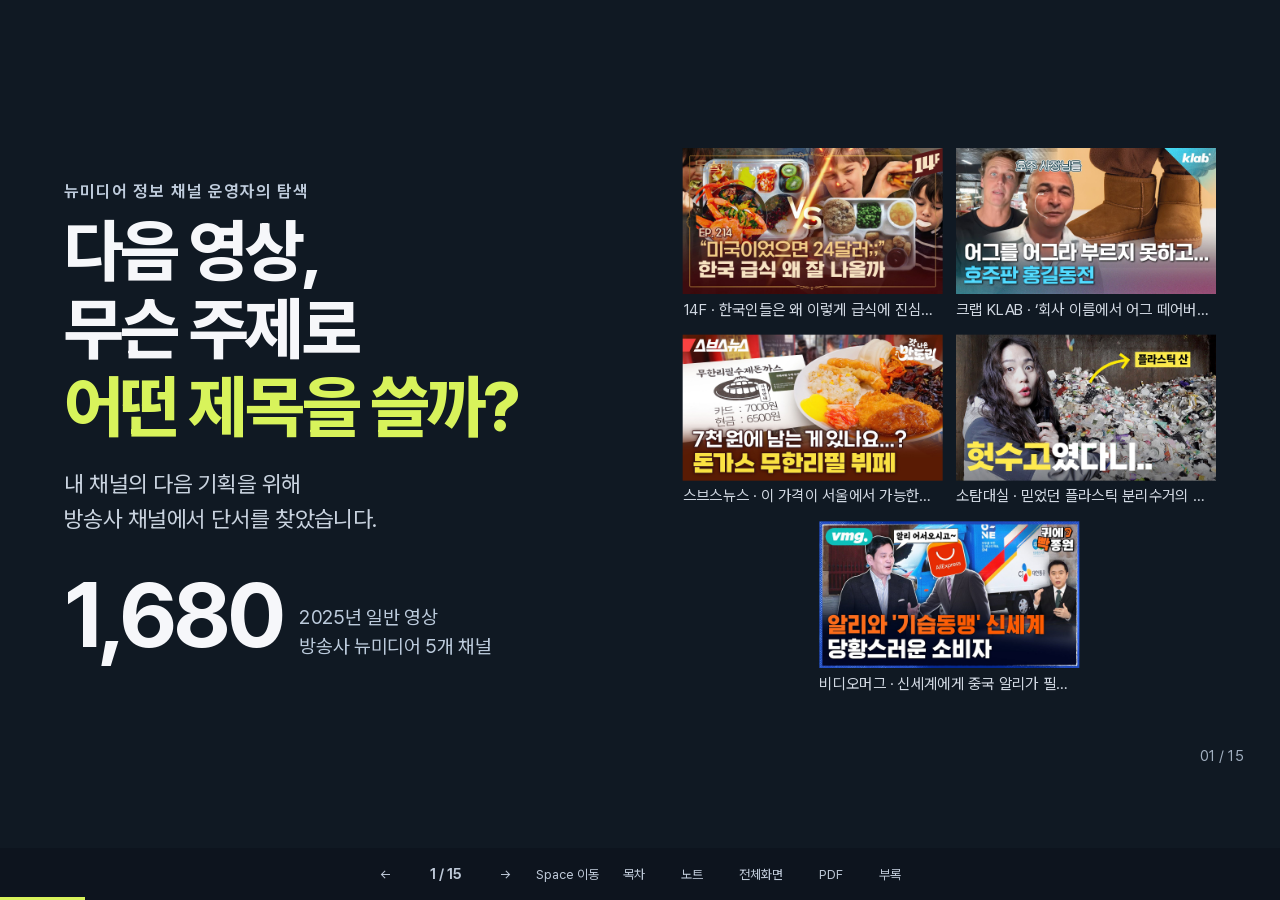
==== commit 20c16ad5: "Correct actual mobile viewport scaling and finalize V5 without changing research findings" ====
--- a/index.html
+++ b/index.html
@@ -1,4 +1,4 @@
-<!doctype html><html lang="ko"><head><meta charset="utf-8"><meta name="viewport" content="width=device-width,initial-scale=1"><meta name="description" content="방송사 뉴미디어 5채널의 1680개 영상에서 주제와 제목의 기획 단서를 찾는 V4 최종 발표"><title>다음 영상의 주제와 제목 | V4 최종본</title><link rel="stylesheet" href="style.css?v=4"><script src="assets/anime.min.js" defer></script><script src="deck.js?v=4" defer></script></head><body><main id="stage" data-width="1920" data-height="1080" aria-label="V4 발표 슬라이드">
+<!doctype html><html lang="ko"><head><meta charset="utf-8"><meta name="viewport" content="width=device-width,initial-scale=1"><meta name="description" content="방송사 뉴미디어 5채널의 1680개 영상에서 주제와 제목의 기획 단서를 찾는 V5 최종 발표"><title>다음 영상의 주제와 제목 | V5 최종본</title><link rel="stylesheet" href="style.css?v=5"><script src="assets/anime.min.js" defer></script><script src="deck.js?v=5" defer></script></head><body><main id="stage" data-width="1920" data-height="1080" aria-label="V5 발표 슬라이드">
 <section class="slide dark hero active" id="slide-1" aria-label="슬라이드 1" aria-hidden="false">
 <div class="body"><div class="hero-copy"><div class="eyebrow">뉴미디어 정보 채널 운영자의 탐색</div><h1>다음 영상,<br>무슨 주제로<br><em>어떤 제목을 쓸까?</em></h1><p>내 채널의 다음 기획을 위해<br>방송사 채널에서 단서를 찾았습니다.</p><div class="hero-stat"><b>1,680</b><span>2025년 일반 영상<br>방송사 뉴미디어 5개 채널</span></div></div><div class="collage"><figure><a href="https://www.youtube.com/watch?v=5-L3V7rGuhk" target="_blank" rel="noopener" title="[EN] 한국인들은 왜 이렇게 급식에 진심일까🥄ㅣ돈슐랭 / 14F"><img src="assets/v4/5-L3V7rGuhk.jpg" alt="[EN] 한국인들은 왜 이렇게 급식에 진심일까🥄ㅣ돈슐랭 / 14F" width="1280" height="720"></a><figcaption>14F · 한국인들은 왜 이렇게 급식에 진심일까🥄ㅣ돈슐랭</figcaption></figure><figure><a href="https://www.youtube.com/watch?v=Sc56962wLrQ" target="_blank" rel="noopener" title="‘회사 이름에서 어그 떼어버리겠습니다’, 호주 기업들이 어그를 어그라고 부르지 못 하는 이유｜크랩"><img src="assets/v4/Sc56962wLrQ.jpg" alt="‘회사 이름에서 어그 떼어버리겠습니다’, 호주 기업들이 어그를 어그라고 부르지 못 하는 이유｜크랩" width="1280" height="720"></a><figcaption>크랩 KLAB · ‘회사 이름에서 어그 떼어버리겠습니다’, 호주 기업들이 어그를 어그라고 부르지 못 하는 이유</figcaption></figure><figure><a href="https://www.youtube.com/watch?v=CVWl-HvshVI" target="_blank" rel="noopener" title="이 가격이 서울에서 가능한가요...? 구로디지털단지 가성비 끝판왕 식당에 다녀왔습니다. [갓 나온 맛도리 EP.110] / 스브스뉴스"><img src="assets/v4/CVWl-HvshVI.jpg" alt="이 가격이 서울에서 가능한가요...? 구로디지털단지 가성비 끝판왕 식당에 다녀왔습니다. [갓 나온 맛도리 EP.110] / 스브스뉴스" width="1280" height="720"></a><figcaption>스브스뉴스 · 이 가격이 서울에서 가능한가요...? 구로디지털단지 가성비 끝판왕 식당에 다녀왔습니다. [갓 나온 맛도리 EP.110]</figcaption></figure><figure><a href="https://www.youtube.com/watch?v=njFNSJvm-DM" target="_blank" rel="noopener" title="[EN/ES] 믿었던 플라스틱 분리수거의 배신"><img src="assets/v4/njFNSJvm-DM.jpg" alt="[EN/ES] 믿었던 플라스틱 분리수거의 배신" width="1280" height="720"></a><figcaption>소탐대실 · 믿었던 플라스틱 분리수거의 배신</figcaption></figure><figure><a href="https://www.youtube.com/watch?v=Jepfk32czqQ" target="_blank" rel="noopener" title="신세계에게 중국 알리가 필요했던 이유..21세기 &#x27;나당연합&#x27;? / 비디오머그 / 귀에빡종원"><img src="assets/v4/Jepfk32czqQ.jpg" alt="신세계에게 중국 알리가 필요했던 이유..21세기 &#x27;나당연합&#x27;? / 비디오머그 / 귀에빡종원" width="1280" height="720"></a><figcaption>비디오머그 · 신세계에게 중국 알리가 필요했던 이유..21세기 &#x27;나당연합&#x27;?</figcaption></figure></div></div>
 <span class="slidenum">01 / 15</span></section>
@@ -57,6 +57,6 @@
 <div class="body"><div class="planning"><aside><div class="label">출발점이 된 실제 영상</div><a class="video-link" data-video-id="EBQ9ZbFFLuY" href="https://www.youtube.com/watch?v=EBQ9ZbFFLuY" target="_blank" rel="noopener" title="같은 공장, 가격은 반값? 노브랜드 PB의 비밀ㅣ선발대 / 14F"><img src="assets/v4/EBQ9ZbFFLuY.jpg" alt="14F: 같은 공장, 가격은 반값? 노브랜드 PB의 비밀ㅣ선발대 / 14F" width="1280" height="720"><div class="video-title">같은 공장, 가격은 반값? 노브랜드 PB의 비밀</div></a><div class="video-meta">14F · 111,290회 · 원문 ↗</div><p>‘가격 차이의 이유’라는 질문을<br>우리 독자에게도 확인해 볼까?<br><span class="source-pill">PB = 유통사 자체브랜드</span></p></aside><div class="scenario"><p><span class="tag lime">가상 새 기획</span>PB 과자와 브랜드 과자의 가격 차이</p><div class="scenario-step"><span>취재 질문</span><div><b>가격 차이가 있다면, 어디서 생기는가?</b><br>단위가격·원료·유통 자료를 확보할 수 있을 때 진행</div></div><div class="scenario-step"><span>제목 후보</span><div><div class="option">A　PB 과자와 브랜드 과자의 가격·원료 비교</div><div class="option alt">B　PB 과자와 브랜드 과자, 가격이 다른 이유는?</div></div></div><div class="scenario-step"><span>검증·결정</span><div>가능하면 같은 영상의 제목만 무작위 비교<br>클릭률(노출 중 클릭 비율)·평균 시청시간<br>7일·28일 조회수를 같은 기간에 기록<br><b>반복 확인 후 유지·수정 · 자료가 없으면 기획 보류</b></div></div><p class="note">B는 비교 후보입니다. 이 기획과 두 제목의 성과는 아직 측정하지 않았습니다.</p></div></div></div>
 <span class="slidenum">14 / 15</span></section>
 <section class="slide dark closing" id="slide-15" aria-label="슬라이드 15" aria-hidden="true">
-<div class="body"><h1>다음 기획에서 검증할<br><em>주제와 제목의 단서를 찾았습니다.</em></h1><p class="closing-copy">주제는 내 시청자와 취재 가능성으로 좁히고,<br>실제로 답할 수 있는 ‘이유’ 질문을 제목 후보로 시험합니다.</p><div class="limits">아직 분리하지 못한 것: 노출·썸네일·내용·포맷·시기·제목 수정 이력<br>5개 채널의 관찰 자료입니다. 인과효과나 새 채널의 미래 성과를 뜻하지 않습니다.</div><div class="filmstrip"><div><a class="video-link" data-video-id="5-L3V7rGuhk" href="https://www.youtube.com/watch?v=5-L3V7rGuhk" target="_blank" rel="noopener" title="[EN] 한국인들은 왜 이렇게 급식에 진심일까🥄ㅣ돈슐랭 / 14F"><img src="assets/v4/5-L3V7rGuhk.jpg" alt="14F: [EN] 한국인들은 왜 이렇게 급식에 진심일까🥄ㅣ돈슐랭 / 14F" width="1280" height="720"><div class="video-title">한국인들은 왜 이렇게 급식에 진심일까🥄ㅣ돈슐랭</div></a><div class="video-meta">14F</div></div><div><a class="video-link" data-video-id="Sc56962wLrQ" href="https://www.youtube.com/watch?v=Sc56962wLrQ" target="_blank" rel="noopener" title="‘회사 이름에서 어그 떼어버리겠습니다’, 호주 기업들이 어그를 어그라고 부르지 못 하는 이유｜크랩"><img src="assets/v4/Sc56962wLrQ.jpg" alt="크랩 KLAB: ‘회사 이름에서 어그 떼어버리겠습니다’, 호주 기업들이 어그를 어그라고 부르지 못 하는 이유｜크랩" width="1280" height="720"><div class="video-title">‘회사 이름에서 어그 떼어버리겠습니다’, 호주 기업들이 어그를 어그라고 부르지 못 하는 이유</div></a><div class="video-meta">크랩 KLAB</div></div><div><a class="video-link" data-video-id="CVWl-HvshVI" href="https://www.youtube.com/watch?v=CVWl-HvshVI" target="_blank" rel="noopener" title="이 가격이 서울에서 가능한가요...? 구로디지털단지 가성비 끝판왕 식당에 다녀왔습니다. [갓 나온 맛도리 EP.110] / 스브스뉴스"><img src="assets/v4/CVWl-HvshVI.jpg" alt="스브스뉴스: 이 가격이 서울에서 가능한가요...? 구로디지털단지 가성비 끝판왕 식당에 다녀왔습니다. [갓 나온 맛도리 EP.110] / 스브스뉴스" width="1280" height="720"><div class="video-title">이 가격이 서울에서 가능한가요...? 구로디지털단지 가성비 끝판왕 식당에 다녀왔습니다. [갓 나온 맛도리 EP.110]</div></a><div class="video-meta">스브스뉴스</div></div><div><a class="video-link" data-video-id="njFNSJvm-DM" href="https://www.youtube.com/watch?v=njFNSJvm-DM" target="_blank" rel="noopener" title="[EN/ES] 믿었던 플라스틱 분리수거의 배신"><img src="assets/v4/njFNSJvm-DM.jpg" alt="소탐대실: [EN/ES] 믿었던 플라스틱 분리수거의 배신" width="1280" height="720"><div class="video-title">믿었던 플라스틱 분리수거의 배신</div></a><div class="video-meta">소탐대실</div></div><div><a class="video-link" data-video-id="Jepfk32czqQ" href="https://www.youtube.com/watch?v=Jepfk32czqQ" target="_blank" rel="noopener" title="신세계에게 중국 알리가 필요했던 이유..21세기 &#x27;나당연합&#x27;? / 비디오머그 / 귀에빡종원"><img src="assets/v4/Jepfk32czqQ.jpg" alt="비디오머그: 신세계에게 중국 알리가 필요했던 이유..21세기 &#x27;나당연합&#x27;? / 비디오머그 / 귀에빡종원" width="1280" height="720"><div class="video-title">신세계에게 중국 알리가 필요했던 이유..21세기 &#x27;나당연합&#x27;?</div></a><div class="video-meta">비디오머그</div></div></div><div class="resource-links"><a href="appendix.html">상세 부록</a><a href="image_sources.md">이미지 출처</a><a href="speaker_notes.md">발표 노트</a><a href="qa_report.md">QA 기록</a><a href="https://mschoooo.github.io/news-topic-views-2025/versions/v4/news-topics-v4.pdf">V4 PDF</a></div></div>
+<div class="body"><h1>다음 기획에서 검증할<br><em>주제와 제목의 단서를 찾았습니다.</em></h1><p class="closing-copy">주제는 내 시청자와 취재 가능성으로 좁히고,<br>실제로 답할 수 있는 ‘이유’ 질문을 제목 후보로 시험합니다.</p><div class="limits">아직 분리하지 못한 것: 노출·썸네일·내용·포맷·시기·제목 수정 이력<br>5개 채널의 관찰 자료입니다. 인과효과나 새 채널의 미래 성과를 뜻하지 않습니다.</div><div class="filmstrip"><div><a class="video-link" data-video-id="5-L3V7rGuhk" href="https://www.youtube.com/watch?v=5-L3V7rGuhk" target="_blank" rel="noopener" title="[EN] 한국인들은 왜 이렇게 급식에 진심일까🥄ㅣ돈슐랭 / 14F"><img src="assets/v4/5-L3V7rGuhk.jpg" alt="14F: [EN] 한국인들은 왜 이렇게 급식에 진심일까🥄ㅣ돈슐랭 / 14F" width="1280" height="720"><div class="video-title">한국인들은 왜 이렇게 급식에 진심일까🥄ㅣ돈슐랭</div></a><div class="video-meta">14F</div></div><div><a class="video-link" data-video-id="Sc56962wLrQ" href="https://www.youtube.com/watch?v=Sc56962wLrQ" target="_blank" rel="noopener" title="‘회사 이름에서 어그 떼어버리겠습니다’, 호주 기업들이 어그를 어그라고 부르지 못 하는 이유｜크랩"><img src="assets/v4/Sc56962wLrQ.jpg" alt="크랩 KLAB: ‘회사 이름에서 어그 떼어버리겠습니다’, 호주 기업들이 어그를 어그라고 부르지 못 하는 이유｜크랩" width="1280" height="720"><div class="video-title">‘회사 이름에서 어그 떼어버리겠습니다’, 호주 기업들이 어그를 어그라고 부르지 못 하는 이유</div></a><div class="video-meta">크랩 KLAB</div></div><div><a class="video-link" data-video-id="CVWl-HvshVI" href="https://www.youtube.com/watch?v=CVWl-HvshVI" target="_blank" rel="noopener" title="이 가격이 서울에서 가능한가요...? 구로디지털단지 가성비 끝판왕 식당에 다녀왔습니다. [갓 나온 맛도리 EP.110] / 스브스뉴스"><img src="assets/v4/CVWl-HvshVI.jpg" alt="스브스뉴스: 이 가격이 서울에서 가능한가요...? 구로디지털단지 가성비 끝판왕 식당에 다녀왔습니다. [갓 나온 맛도리 EP.110] / 스브스뉴스" width="1280" height="720"><div class="video-title">이 가격이 서울에서 가능한가요...? 구로디지털단지 가성비 끝판왕 식당에 다녀왔습니다. [갓 나온 맛도리 EP.110]</div></a><div class="video-meta">스브스뉴스</div></div><div><a class="video-link" data-video-id="njFNSJvm-DM" href="https://www.youtube.com/watch?v=njFNSJvm-DM" target="_blank" rel="noopener" title="[EN/ES] 믿었던 플라스틱 분리수거의 배신"><img src="assets/v4/njFNSJvm-DM.jpg" alt="소탐대실: [EN/ES] 믿었던 플라스틱 분리수거의 배신" width="1280" height="720"><div class="video-title">믿었던 플라스틱 분리수거의 배신</div></a><div class="video-meta">소탐대실</div></div><div><a class="video-link" data-video-id="Jepfk32czqQ" href="https://www.youtube.com/watch?v=Jepfk32czqQ" target="_blank" rel="noopener" title="신세계에게 중국 알리가 필요했던 이유..21세기 &#x27;나당연합&#x27;? / 비디오머그 / 귀에빡종원"><img src="assets/v4/Jepfk32czqQ.jpg" alt="비디오머그: 신세계에게 중국 알리가 필요했던 이유..21세기 &#x27;나당연합&#x27;? / 비디오머그 / 귀에빡종원" width="1280" height="720"><div class="video-title">신세계에게 중국 알리가 필요했던 이유..21세기 &#x27;나당연합&#x27;?</div></a><div class="video-meta">비디오머그</div></div></div><div class="resource-links"><a href="appendix.html">상세 부록</a><a href="image_sources.md">이미지 출처</a><a href="speaker_notes.md">발표 노트</a><a href="qa_report.md">QA 기록</a><a href="https://mschoooo.github.io/news-topic-views-2025/versions/v5/news-topics-v5.pdf">V5 PDF</a></div></div>
 <span class="slidenum">15 / 15</span></section>
-</main><nav class="controls" aria-label="발표 조작"><button id="prev" aria-label="이전 슬라이드">←</button><span id="position" aria-live="polite"></span><button id="next" aria-label="다음 슬라이드">→</button><span class="hint">Space 이동</span><button id="toc">목차</button><button id="notes" aria-pressed="false">노트</button><button id="fullscreen">전체화면</button><a href="https://mschoooo.github.io/news-topic-views-2025/versions/v4/news-topics-v4.pdf">PDF</a><a href="appendix.html" target="_blank" rel="noopener">부록</a></nav><div class="progress"></div><aside class="notes" id="notes-pane" aria-label="발표 노트"><button class="close" aria-label="노트 닫기">×</button><h2></h2><div class="note-text"></div></aside><div class="overview" id="overview"><button aria-label="목차 닫기">×</button><h2>발표 목차 · V4 최종본</h2><div class="toc"></div></div><div class="landscape-tip">가로 화면에서 더 크게 볼 수 있습니다</div><div class="sr" id="announcer" aria-live="polite"></div><script type="application/json" id="slide-meta">[{"title": "다음 영상, 무슨 주제로 어떤 제목을 쓸까?", "notes": "저는 뉴미디어 정보 유튜브 채널을 운영합니다. 매번 다음 영상의 주제와 제목을 정해야 합니다. 방송사 전문 제작진은 어떤 내용을 다루고 어떻게 소개하는지 궁금해 다섯 채널의 2025년 일반 영상 1,680편을 살펴봤습니다. 방송사 순위가 아니라 내 채널에서 검증할 기획 단서를 찾는 탐색입니다. 오른쪽 이미지는 모두 원본 CSV에 있는 실제 영상입니다. 링크와 전체 원제목은 이미지 출처 목록에도 보존했습니다.\n전환: 먼저 제가 내리려는 두 가지 결정을 말씀드리겠습니다."}, {"title": "운영자로서, 두 가지가 궁금했습니다", "notes": "기존 핵심 연구 질문은 콘텐츠 주제에 따라 조회수가 어떻게 달라지는가입니다. 이 질문을 바꾸지 않았습니다. 제목 분석은 실제 운영자의 두 번째 결정을 위해 보완한 확장 탐색입니다. 공개 관찰 자료를 보기 때문에 특정 주제나 단어가 조회수를 높이는 원인인지 증명하려는 설계는 아닙니다.\n전환: 이런 결정을 전문적으로 내리는 다섯 채널을 비교 대상으로 삼았습니다."}, {"title": "5개 채널의 일반 영상 1,680편", "notes": "방송사 뉴미디어 5개 채널은 MBC14F575편, KBS크랩 370편, SBS스브스뉴스 315편, JTBC소탐대실 47편, SBS비디오머그 373편입니다. 공식 채널ID와 프로필은 기존 Firecrawl 원본의 채널 메타데이터에서 대조했습니다. 2025년 업로드 영상의 2026년 10월 18일 누적 조회수이며 2025년에 발생한 조회수만을 뜻하지 않습니다. 수집보고서의 시각과 원본 provenance의 1,680개 수집일을 대조했습니다. 삭제·비공개 등 현재 목록에서 찾을 수 없는 영상은 범위 밖입니다.\n전환: 채널 규모가 다르기 때문에 같은 방식의 비교 기준이 필요합니다."}, {"title": "태그를 붙이고, 채널 안의 상위권을 셉니다", "notes": "주제는 V1부터 고정한 8개 단어 사전으로 제목과 반복 안내 줄을 줄인 설명에서 찾았습니다. 아이패드 사례는 제목의 가격과 설명의 아이폰 등이 매칭돼 경제·소비와 기술·디지털 두 태그를 받았습니다. 모든 내용을 사람이 의미 판정한 정답 분류는 아닙니다. 다음으로 채널별 조회수 순위 상위 25%에 표시합니다. 채널 표본 수×25%를 올림해 144·93·79·12·94편, 총 422편입니다. 동률은 원본 행 순서를 유지한 rank(method=first)로 처리했습니다. 특정 태그/제목 집단에서 이 표시가 있는 수를 그 집단 전체 수로 나눈 값이 상위권 비중입니다.100편 중 35편이면 35%이며 조회수가 35%증가하거나 미래 성공확률 35%라는 뜻이 아닙니다.\n전환: 먼저 성과가 아니라 어떤 태그를 많이 다뤘는지부터 봅니다."}, {"title": "정치·국제와 경제·소비를 많이 다뤘습니다", "notes": "전체 편성을 먼저 봅니다. 정치·국제 684편 40.7%, 경제·소비 507편 30.2%입니다. 나머지 6개도 빠짐없이 표시했습니다. 모든 비중의 분모는 1,680편이며 중복 태그를 허용합니다.723편에 복수 태그가 있어 합계는 100%가 아닙니다.282편은 사전에 있는 8개 태그가 붙지 않았습니다. 데이터가 누락됐다는 뜻은 아닙니다. 국가명이나 다의어로 넓게 붙은 태그도 있어 분포를 사람이 판정한 모든 콘텐츠 주제의 분포로 해석하지 않습니다.\n전환: 이 전체 분포가 다섯 채널 모두의 편성을 뜻하지는 않습니다."}, {"title": "채널마다 제작 편성도 달랐습니다", "notes": "이 장의 색은 조회수 성과가 아니라 제작 비중입니다. 분모가 각 채널의 전체 영상 수로 바뀌었습니다. 비디오머그 정치·국제는 292/373편 78.3%,14F 음식·외식은 154/575편 26.8%입니다. 각 행에도 복수 태그가 있어 합계 100%가 아닙니다. 소탐대실은 전체 47편으로 나머지 채널보다 표본이 작습니다.\n전환: 많이 다룬 주제가 상대 조회수 상위권에도 자주 들었을까요?"}, {"title": "제작 비중과 상위권 비중은 다른 정보입니다", "notes": "같은 주제 행을 두 지표로 보되 분모는 다릅니다. 왼쪽은 제작 비중, 오른쪽은 해당 태그 안의 상위권 비중입니다. 정치·국제는 684/1680편으로 제작 비중 40.7%, 상위권은 196/684편 28.7%입니다. 과학·환경은 158/1680편 9.4%로 제작 비중이 작지만, 상위권은 48/158편 30.4%로 합산에서 가장 높았습니다. 경제·소비 28.8%, 정치·국제 28.7%처럼 가까운 값은 사실상 비슷한 관찰로 보고 우열을 주장하지 않습니다.25%점선은 오른쪽 상위권 지표의 대략적인 채널 내부 기준입니다.\n전환: 전체값을 그대로 우리 채널에 적용하기 전에 같은 태그의 채널 차이를 보겠습니다."}, {"title": "같은 음식 태그도, 채널 안 성과는 달랐습니다", "notes": "음식·외식 태그 안에서 표본 수가 가장 큰 두 채널을 골랐습니다.14F154편에서 51편이 상위권 33.1%, 스브스뉴스 39편에서 5편이 상위권 12.8%였습니다. 업로드 수·시리즈·구독층·영상형식 등이 다른 채널의 집단 비교이며 같은 음식이면 어디서나 같은 성과라는 가정이 맞지 않음을 보여줍니다. 실제 급식 영상과 식당 영상은 집단의 예시이지 둘만의 성과로 33%와 13%를 계산한 것이 아닙니다. 제목만으로 음식 태그를 붙인 보조 비교에서도 14F41/105편 39.0%, 스브스뉴스 2/17편 11.8%로 관찰 방향은 유지됐지만 분류의 정답성을 입증한 것은 아닙니다.\n전환: 주제만으로 선택을 끝내지 않고, 같은 정보를 어떻게 제목으로 보여주는지도 보겠습니다."}, {"title": "이유·원리를 예고하는 다섯 단어를 찾았습니다", "notes": "주제를 무엇으로 정할지 보았다면, 이제 제목을 어떻게 표현했는지로 넘어갑니다. 이 분석은 제목에 왜·이유·비밀·정체·원리 중 한 단어라도 있는지 센 문자열 규칙입니다. 언어 접두와 알려진 끝 채널 표기를 제거한 제목 기준이며 시리즈 이름은 남겼습니다. 화면의 PB영상은 비밀, 급식 영상은 왜가 있어 포함입니다. 선글라스 영상은 실제로 이유나 원리를 설명할 법한 내용이어도 이 단어가 없으므로 미포함입니다. PB는 유통사 자체브랜드입니다. 제목의 품질이나 모든 설명적 제목을 완벽히 판정한 범주가 아니며 다의어도 섞일 수 있습니다. 썸네일과 설명의 단어는 이 제목 특징에 포함하지 않았습니다.\n전환: 이 규칙으로 전체 영상을 두 집단으로 나누면 어떤 비중이 관찰될까요?"}, {"title": "포함 집단에서 더 높은 비중이 관찰됐습니다", "notes": "앞 장에서 정의한 동일한 규칙을 적용했습니다. 미포함 1345편 중 306편 22.75%, 포함 335편 중 116편 34.63%가 각 채널 상위권입니다. 화면은 23%와 35%로 반올림했고 점 100개도 그 반올림한 비중을 그린 도식입니다. 이 335편과 1345편은 서로 다른 영상 집단입니다. 제목에 단어를 넣었기 때문에 생긴 변화나 같은 영상을 두 제목으로 실험한 결과가 아닙니다.\n전환: 이 전체 차이가 다섯 채널 모두에서 같았는지 확인하겠습니다."}, {"title": "이 차이는 모든 채널에서 같지 않았습니다", "notes": "14F는 포함 42/100편 42.0%와 미포함 102/475편 21.5%, 비디오머그는 33/79편 41.8%와 61/294편 20.7%로 차이가 컸습니다. 크랩은 21/79편 26.6%와 72/291편 24.7%로 가까웠습니다. 스브스뉴스는 17/60편 28.3%와 62/255편 24.3%, 소탐대실은 3/17편 17.6%와 9/30편 30.0%로 방향도 같지 않았습니다. 소탐대실의 포함 집단 17편이라는 작은 분모에 주의합니다.25%는 대략적인 채널 내부 기준이고 채널별 올림으로 정확한 비중은 조금 다릅니다.\n전환: 제목의 차이가 주제 구성 때문일 수 있으니, 한 채널의 같은 주제 태그 안으로 범위를 좁혀보겠습니다."}, {"title": "경제·소비 181편 안에서도 차이가 보였습니다", "notes": "앞선 편성 표에서 확인한 비디오머그 경제·소비 181편으로 좁힙니다. 다섯 단어 포함 51편 중 23편 45.1%, 미포함 130편 중 43편 33.1%가 상위권입니다. 두 집단을 합하면 181편, 상위권 66편입니다. 같은 주제 태그를 가진 영상끼리 범위를 좁혔지만 주제·시기·길이·시리즈·포맷·노출의 차이를 모두 없앤 비교는 아닙니다. 신세계·알리 영상은 제목에 이유가 있고, 애플페이 수수료 영상은 수집 제목에 다섯 단어가 없습니다. 오른쪽 썸네일에는 실제로 이유가 적혀 있습니다. 이는 잘못 짝지은 이미지가 아니라 제목과 썸네일 문구가 서로 다르다는 실제 사례입니다. 제목 문자열만 센 분석의 한계를 보여줍니다.\n전환: 이 결과를 성공 공식으로 외우기보다 기획자가 가져갈 단서로 정리하겠습니다."}, {"title": "기획자가 가져갈 단서는 세 가지입니다", "notes": "세 장면만 남기겠습니다. 첫째, 가장 많이 다룬 주제가 상위권 비중에서도 같은 순위였던 것은 아닙니다. 둘째, 같은 음식 태그의 성과도 채널마다 달랐습니다. 셋째, 다섯 단어 포함 집단의 높은 비중은 새 제목을 비교 후보로 만들 단서입니다. 이 세 관찰을 내 채널에서 확인할 가설로 바꿔야 합니다. 채널 순위를 매기거나 유의성이 검증된 주제 추천 순위를 만든 것은 아닙니다.\n전환: 실제 기획 회의 한 번으로 이 단서를 옮겨보겠습니다."}, {"title": "우리 채널에서는 이렇게 시험해 볼 수 있습니다", "notes": "가상의 생활·소비 정보 기획입니다. PB는 유통사 자체브랜드입니다. 실제 PB영상을 참고했지만 새 기획이나 새 제목의 성과를 이 데이터에서 관찰한 것은 아닙니다. 내 독자에게 필요한 질문인지, 단위가격·원료·유통 자료로 실제 가격 차이를 설명할 수 있는지 확인합니다. 답할 수 없으면 질문을 수정하거나 보류합니다. 같은 취재 내용의 A는 정보 나열, B는 이유를 예고하는 제목으로 비교 후보를 하나 더 만듭니다. 가능한 환경에서는 같은 영상 제목을 무작위 비교하고, 제목·썸네일이 보인 횟수 중 클릭한 비율인 클릭률과 평균 시청시간을 함께 봅니다.7일·28일 조회수도 기록합니다. 이런 지표는 현재 CSV에 없으며 추가 수집 계획입니다. 무작위 비교가 불가능하면 탐색 기록에 한정하고 여러 편에서 반복되는지 봅니다.\n전환: 이 연구가 남긴 것은 확정된 성공 공식보다 다음 검증의 출발점입니다."}, {"title": "다음 기획에서 검증할 주제와 제목의 단서를 찾았습니다", "notes": "무엇을 확인했는가: 주제별 상위권 비중과 제목 단어 집단의 비중이 채널마다 다르게 관찰됐습니다. 무엇을 아직 모르는가: 이 차이가 제목 자체, 내용, 썸네일, 시리즈, 시점, 노출, 기존 구독층 때문인지 분리하지 못했습니다. 다음 기획에서 바꿀 것은 내 시청자에게 필요한 주제 후보를 고르는 과정과, 취재로 답할 수 있는 이유 질문을 제목 비교 후보로 만드는 과정입니다. 특정 단어를 넣으면 조회수가 오른다는 성공 공식은 아닙니다. 상세 부록에는 전체 40셀, 제목 특징 6개, 사전, 방법과 한계, 재현 코드, 이미지 출처를 공개했습니다.\n질의응답: 상위권 비중의 분모, 제목과 썸네일의 차이, 내 채널에서 가능한 검증 방식에 대해 이야기할 수 있습니다."}]</script></body></html>+</main><nav class="controls" aria-label="발표 조작"><button id="prev" aria-label="이전 슬라이드">←</button><span id="position" aria-live="polite"></span><button id="next" aria-label="다음 슬라이드">→</button><span class="hint">Space 이동</span><button id="toc">목차</button><button id="notes" aria-pressed="false">노트</button><button id="fullscreen">전체화면</button><a href="https://mschoooo.github.io/news-topic-views-2025/versions/v5/news-topics-v5.pdf">PDF</a><a href="appendix.html" target="_blank" rel="noopener">부록</a></nav><div class="progress"></div><aside class="notes" id="notes-pane" aria-label="발표 노트"><button class="close" aria-label="노트 닫기">×</button><h2></h2><div class="note-text"></div></aside><div class="overview" id="overview"><button aria-label="목차 닫기">×</button><h2>발표 목차 · V5 최종본</h2><div class="toc"></div></div><div class="landscape-tip">가로 화면에서 더 크게 볼 수 있습니다</div><div class="sr" id="announcer" aria-live="polite"></div><script type="application/json" id="slide-meta">[{"title": "다음 영상, 무슨 주제로 어떤 제목을 쓸까?", "notes": "저는 뉴미디어 정보 유튜브 채널을 운영합니다. 매번 다음 영상의 주제와 제목을 정해야 합니다. 방송사 전문 제작진은 어떤 내용을 다루고 어떻게 소개하는지 궁금해 다섯 채널의 2025년 일반 영상 1,680편을 살펴봤습니다. 방송사 순위가 아니라 내 채널에서 검증할 기획 단서를 찾는 탐색입니다. 오른쪽 이미지는 모두 원본 CSV에 있는 실제 영상입니다. 링크와 전체 원제목은 이미지 출처 목록에도 보존했습니다.\n전환: 먼저 제가 내리려는 두 가지 결정을 말씀드리겠습니다."}, {"title": "운영자로서, 두 가지가 궁금했습니다", "notes": "기존 핵심 연구 질문은 콘텐츠 주제에 따라 조회수가 어떻게 달라지는가입니다. 이 질문을 바꾸지 않았습니다. 제목 분석은 실제 운영자의 두 번째 결정을 위해 보완한 확장 탐색입니다. 공개 관찰 자료를 보기 때문에 특정 주제나 단어가 조회수를 높이는 원인인지 증명하려는 설계는 아닙니다.\n전환: 이런 결정을 전문적으로 내리는 다섯 채널을 비교 대상으로 삼았습니다."}, {"title": "5개 채널의 일반 영상 1,680편", "notes": "방송사 뉴미디어 5개 채널은 MBC14F575편, KBS크랩 370편, SBS스브스뉴스 315편, JTBC소탐대실 47편, SBS비디오머그 373편입니다. 공식 채널ID와 프로필은 기존 Firecrawl 원본의 채널 메타데이터에서 대조했습니다. 2025년 업로드 영상의 2026년 10월 18일 누적 조회수이며 2025년에 발생한 조회수만을 뜻하지 않습니다. 수집보고서의 시각과 원본 provenance의 1,680개 수집일을 대조했습니다. 삭제·비공개 등 현재 목록에서 찾을 수 없는 영상은 범위 밖입니다.\n전환: 채널 규모가 다르기 때문에 같은 방식의 비교 기준이 필요합니다."}, {"title": "태그를 붙이고, 채널 안의 상위권을 셉니다", "notes": "주제는 V1부터 고정한 8개 단어 사전으로 제목과 반복 안내 줄을 줄인 설명에서 찾았습니다. 아이패드 사례는 제목의 가격과 설명의 아이폰 등이 매칭돼 경제·소비와 기술·디지털 두 태그를 받았습니다. 모든 내용을 사람이 의미 판정한 정답 분류는 아닙니다. 다음으로 채널별 조회수 순위 상위 25%에 표시합니다. 채널 표본 수×25%를 올림해 144·93·79·12·94편, 총 422편입니다. 동률은 원본 행 순서를 유지한 rank(method=first)로 처리했습니다. 특정 태그/제목 집단에서 이 표시가 있는 수를 그 집단 전체 수로 나눈 값이 상위권 비중입니다.100편 중 35편이면 35%이며 조회수가 35%증가하거나 미래 성공확률 35%라는 뜻이 아닙니다.\n전환: 먼저 성과가 아니라 어떤 태그를 많이 다뤘는지부터 봅니다."}, {"title": "정치·국제와 경제·소비를 많이 다뤘습니다", "notes": "전체 편성을 먼저 봅니다. 정치·국제 684편 40.7%, 경제·소비 507편 30.2%입니다. 나머지 6개도 빠짐없이 표시했습니다. 모든 비중의 분모는 1,680편이며 중복 태그를 허용합니다.723편에 복수 태그가 있어 합계는 100%가 아닙니다.282편은 사전에 있는 8개 태그가 붙지 않았습니다. 데이터가 누락됐다는 뜻은 아닙니다. 국가명이나 다의어로 넓게 붙은 태그도 있어 분포를 사람이 판정한 모든 콘텐츠 주제의 분포로 해석하지 않습니다.\n전환: 이 전체 분포가 다섯 채널 모두의 편성을 뜻하지는 않습니다."}, {"title": "채널마다 제작 편성도 달랐습니다", "notes": "이 장의 색은 조회수 성과가 아니라 제작 비중입니다. 분모가 각 채널의 전체 영상 수로 바뀌었습니다. 비디오머그 정치·국제는 292/373편 78.3%,14F 음식·외식은 154/575편 26.8%입니다. 각 행에도 복수 태그가 있어 합계 100%가 아닙니다. 소탐대실은 전체 47편으로 나머지 채널보다 표본이 작습니다.\n전환: 많이 다룬 주제가 상대 조회수 상위권에도 자주 들었을까요?"}, {"title": "제작 비중과 상위권 비중은 다른 정보입니다", "notes": "같은 주제 행을 두 지표로 보되 분모는 다릅니다. 왼쪽은 제작 비중, 오른쪽은 해당 태그 안의 상위권 비중입니다. 정치·국제는 684/1680편으로 제작 비중 40.7%, 상위권은 196/684편 28.7%입니다. 과학·환경은 158/1680편 9.4%로 제작 비중이 작지만, 상위권은 48/158편 30.4%로 합산에서 가장 높았습니다. 경제·소비 28.8%, 정치·국제 28.7%처럼 가까운 값은 사실상 비슷한 관찰로 보고 우열을 주장하지 않습니다.25%점선은 오른쪽 상위권 지표의 대략적인 채널 내부 기준입니다.\n전환: 전체값을 그대로 우리 채널에 적용하기 전에 같은 태그의 채널 차이를 보겠습니다."}, {"title": "같은 음식 태그도, 채널 안 성과는 달랐습니다", "notes": "음식·외식 태그 안에서 표본 수가 가장 큰 두 채널을 골랐습니다.14F154편에서 51편이 상위권 33.1%, 스브스뉴스 39편에서 5편이 상위권 12.8%였습니다. 업로드 수·시리즈·구독층·영상형식 등이 다른 채널의 집단 비교이며 같은 음식이면 어디서나 같은 성과라는 가정이 맞지 않음을 보여줍니다. 실제 급식 영상과 식당 영상은 집단의 예시이지 둘만의 성과로 33%와 13%를 계산한 것이 아닙니다. 제목만으로 음식 태그를 붙인 보조 비교에서도 14F41/105편 39.0%, 스브스뉴스 2/17편 11.8%로 관찰 방향은 유지됐지만 분류의 정답성을 입증한 것은 아닙니다.\n전환: 주제만으로 선택을 끝내지 않고, 같은 정보를 어떻게 제목으로 보여주는지도 보겠습니다."}, {"title": "이유·원리를 예고하는 다섯 단어를 찾았습니다", "notes": "주제를 무엇으로 정할지 보았다면, 이제 제목을 어떻게 표현했는지로 넘어갑니다. 이 분석은 제목에 왜·이유·비밀·정체·원리 중 한 단어라도 있는지 센 문자열 규칙입니다. 언어 접두와 알려진 끝 채널 표기를 제거한 제목 기준이며 시리즈 이름은 남겼습니다. 화면의 PB영상은 비밀, 급식 영상은 왜가 있어 포함입니다. 선글라스 영상은 실제로 이유나 원리를 설명할 법한 내용이어도 이 단어가 없으므로 미포함입니다. PB는 유통사 자체브랜드입니다. 제목의 품질이나 모든 설명적 제목을 완벽히 판정한 범주가 아니며 다의어도 섞일 수 있습니다. 썸네일과 설명의 단어는 이 제목 특징에 포함하지 않았습니다.\n전환: 이 규칙으로 전체 영상을 두 집단으로 나누면 어떤 비중이 관찰될까요?"}, {"title": "포함 집단에서 더 높은 비중이 관찰됐습니다", "notes": "앞 장에서 정의한 동일한 규칙을 적용했습니다. 미포함 1345편 중 306편 22.75%, 포함 335편 중 116편 34.63%가 각 채널 상위권입니다. 화면은 23%와 35%로 반올림했고 점 100개도 그 반올림한 비중을 그린 도식입니다. 이 335편과 1345편은 서로 다른 영상 집단입니다. 제목에 단어를 넣었기 때문에 생긴 변화나 같은 영상을 두 제목으로 실험한 결과가 아닙니다.\n전환: 이 전체 차이가 다섯 채널 모두에서 같았는지 확인하겠습니다."}, {"title": "이 차이는 모든 채널에서 같지 않았습니다", "notes": "14F는 포함 42/100편 42.0%와 미포함 102/475편 21.5%, 비디오머그는 33/79편 41.8%와 61/294편 20.7%로 차이가 컸습니다. 크랩은 21/79편 26.6%와 72/291편 24.7%로 가까웠습니다. 스브스뉴스는 17/60편 28.3%와 62/255편 24.3%, 소탐대실은 3/17편 17.6%와 9/30편 30.0%로 방향도 같지 않았습니다. 소탐대실의 포함 집단 17편이라는 작은 분모에 주의합니다.25%는 대략적인 채널 내부 기준이고 채널별 올림으로 정확한 비중은 조금 다릅니다.\n전환: 제목의 차이가 주제 구성 때문일 수 있으니, 한 채널의 같은 주제 태그 안으로 범위를 좁혀보겠습니다."}, {"title": "경제·소비 181편 안에서도 차이가 보였습니다", "notes": "앞선 편성 표에서 확인한 비디오머그 경제·소비 181편으로 좁힙니다. 다섯 단어 포함 51편 중 23편 45.1%, 미포함 130편 중 43편 33.1%가 상위권입니다. 두 집단을 합하면 181편, 상위권 66편입니다. 같은 주제 태그를 가진 영상끼리 범위를 좁혔지만 주제·시기·길이·시리즈·포맷·노출의 차이를 모두 없앤 비교는 아닙니다. 신세계·알리 영상은 제목에 이유가 있고, 애플페이 수수료 영상은 수집 제목에 다섯 단어가 없습니다. 오른쪽 썸네일에는 실제로 이유가 적혀 있습니다. 이는 잘못 짝지은 이미지가 아니라 제목과 썸네일 문구가 서로 다르다는 실제 사례입니다. 제목 문자열만 센 분석의 한계를 보여줍니다.\n전환: 이 결과를 성공 공식으로 외우기보다 기획자가 가져갈 단서로 정리하겠습니다."}, {"title": "기획자가 가져갈 단서는 세 가지입니다", "notes": "세 장면만 남기겠습니다. 첫째, 가장 많이 다룬 주제가 상위권 비중에서도 같은 순위였던 것은 아닙니다. 둘째, 같은 음식 태그의 성과도 채널마다 달랐습니다. 셋째, 다섯 단어 포함 집단의 높은 비중은 새 제목을 비교 후보로 만들 단서입니다. 이 세 관찰을 내 채널에서 확인할 가설로 바꿔야 합니다. 채널 순위를 매기거나 유의성이 검증된 주제 추천 순위를 만든 것은 아닙니다.\n전환: 실제 기획 회의 한 번으로 이 단서를 옮겨보겠습니다."}, {"title": "우리 채널에서는 이렇게 시험해 볼 수 있습니다", "notes": "가상의 생활·소비 정보 기획입니다. PB는 유통사 자체브랜드입니다. 실제 PB영상을 참고했지만 새 기획이나 새 제목의 성과를 이 데이터에서 관찰한 것은 아닙니다. 내 독자에게 필요한 질문인지, 단위가격·원료·유통 자료로 실제 가격 차이를 설명할 수 있는지 확인합니다. 답할 수 없으면 질문을 수정하거나 보류합니다. 같은 취재 내용의 A는 정보 나열, B는 이유를 예고하는 제목으로 비교 후보를 하나 더 만듭니다. 가능한 환경에서는 같은 영상 제목을 무작위 비교하고, 제목·썸네일이 보인 횟수 중 클릭한 비율인 클릭률과 평균 시청시간을 함께 봅니다.7일·28일 조회수도 기록합니다. 이런 지표는 현재 CSV에 없으며 추가 수집 계획입니다. 무작위 비교가 불가능하면 탐색 기록에 한정하고 여러 편에서 반복되는지 봅니다.\n전환: 이 연구가 남긴 것은 확정된 성공 공식보다 다음 검증의 출발점입니다."}, {"title": "다음 기획에서 검증할 주제와 제목의 단서를 찾았습니다", "notes": "무엇을 확인했는가: 주제별 상위권 비중과 제목 단어 집단의 비중이 채널마다 다르게 관찰됐습니다. 무엇을 아직 모르는가: 이 차이가 제목 자체, 내용, 썸네일, 시리즈, 시점, 노출, 기존 구독층 때문인지 분리하지 못했습니다. 다음 기획에서 바꿀 것은 내 시청자에게 필요한 주제 후보를 고르는 과정과, 취재로 답할 수 있는 이유 질문을 제목 비교 후보로 만드는 과정입니다. 특정 단어를 넣으면 조회수가 오른다는 성공 공식은 아닙니다. 상세 부록에는 전체 40셀, 제목 특징 6개, 사전, 방법과 한계, 재현 코드, 이미지 출처를 공개했습니다.\n질의응답: 상위권 비중의 분모, 제목과 썸네일의 차이, 내 채널에서 가능한 검증 방식에 대해 이야기할 수 있습니다."}]</script></body></html>
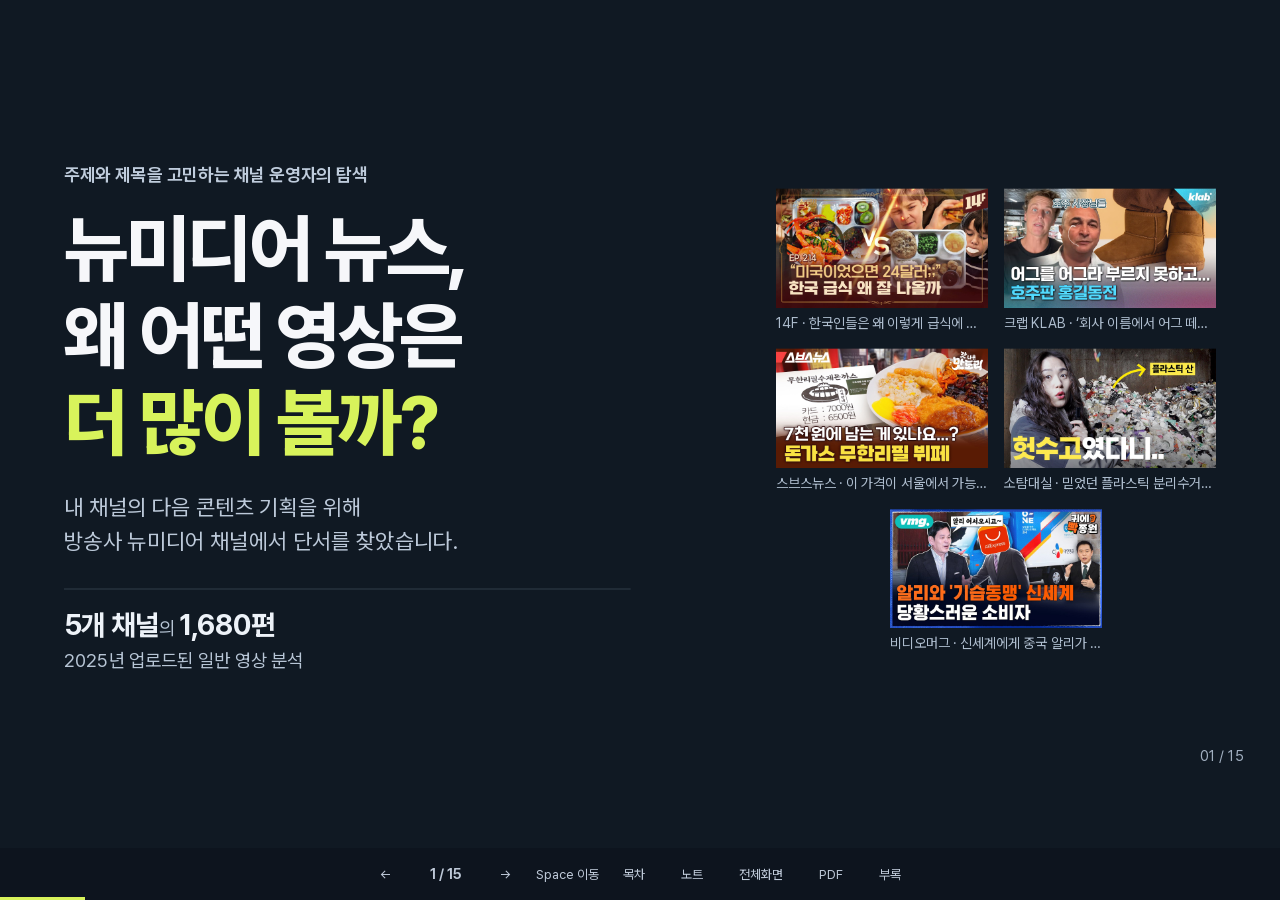
==== commit 8611e311: "Refine V6 cover, chart readability and explanatory motion" ====
--- a/index.html
+++ b/index.html
@@ -1,13 +1,13 @@
-<!doctype html><html lang="ko"><head><meta charset="utf-8"><meta name="viewport" content="width=device-width,initial-scale=1"><meta name="description" content="방송사 뉴미디어 5채널의 1680개 영상에서 주제와 제목의 기획 단서를 찾는 V5 최종 발표"><title>다음 영상의 주제와 제목 | V5 최종본</title><link rel="stylesheet" href="style.css?v=5"><script src="assets/anime.min.js" defer></script><script src="deck.js?v=5" defer></script></head><body><main id="stage" data-width="1920" data-height="1080" aria-label="V5 발표 슬라이드">
+<!doctype html><html lang="ko"><head><meta charset="utf-8"><meta name="viewport" content="width=device-width,initial-scale=1"><meta name="description" content="방송사 뉴미디어 5채널의 1680개 영상에서 주제와 제목의 기획 단서를 찾는 V6 최종 발표"><title>뉴미디어 뉴스, 왜 어떤 영상은 더 많이 볼까? | V6</title><link rel="stylesheet" href="style.css?v=6"><script src="assets/anime.min.js" defer></script><script src="deck.js?v=6" defer></script></head><body><main id="stage" data-width="1920" data-height="1080" aria-label="V6 발표 슬라이드">
 <section class="slide dark hero active" id="slide-1" aria-label="슬라이드 1" aria-hidden="false">
-<div class="body"><div class="hero-copy"><div class="eyebrow">뉴미디어 정보 채널 운영자의 탐색</div><h1>다음 영상,<br>무슨 주제로<br><em>어떤 제목을 쓸까?</em></h1><p>내 채널의 다음 기획을 위해<br>방송사 채널에서 단서를 찾았습니다.</p><div class="hero-stat"><b>1,680</b><span>2025년 일반 영상<br>방송사 뉴미디어 5개 채널</span></div></div><div class="collage"><figure><a href="https://www.youtube.com/watch?v=5-L3V7rGuhk" target="_blank" rel="noopener" title="[EN] 한국인들은 왜 이렇게 급식에 진심일까🥄ㅣ돈슐랭 / 14F"><img src="assets/v4/5-L3V7rGuhk.jpg" alt="[EN] 한국인들은 왜 이렇게 급식에 진심일까🥄ㅣ돈슐랭 / 14F" width="1280" height="720"></a><figcaption>14F · 한국인들은 왜 이렇게 급식에 진심일까🥄ㅣ돈슐랭</figcaption></figure><figure><a href="https://www.youtube.com/watch?v=Sc56962wLrQ" target="_blank" rel="noopener" title="‘회사 이름에서 어그 떼어버리겠습니다’, 호주 기업들이 어그를 어그라고 부르지 못 하는 이유｜크랩"><img src="assets/v4/Sc56962wLrQ.jpg" alt="‘회사 이름에서 어그 떼어버리겠습니다’, 호주 기업들이 어그를 어그라고 부르지 못 하는 이유｜크랩" width="1280" height="720"></a><figcaption>크랩 KLAB · ‘회사 이름에서 어그 떼어버리겠습니다’, 호주 기업들이 어그를 어그라고 부르지 못 하는 이유</figcaption></figure><figure><a href="https://www.youtube.com/watch?v=CVWl-HvshVI" target="_blank" rel="noopener" title="이 가격이 서울에서 가능한가요...? 구로디지털단지 가성비 끝판왕 식당에 다녀왔습니다. [갓 나온 맛도리 EP.110] / 스브스뉴스"><img src="assets/v4/CVWl-HvshVI.jpg" alt="이 가격이 서울에서 가능한가요...? 구로디지털단지 가성비 끝판왕 식당에 다녀왔습니다. [갓 나온 맛도리 EP.110] / 스브스뉴스" width="1280" height="720"></a><figcaption>스브스뉴스 · 이 가격이 서울에서 가능한가요...? 구로디지털단지 가성비 끝판왕 식당에 다녀왔습니다. [갓 나온 맛도리 EP.110]</figcaption></figure><figure><a href="https://www.youtube.com/watch?v=njFNSJvm-DM" target="_blank" rel="noopener" title="[EN/ES] 믿었던 플라스틱 분리수거의 배신"><img src="assets/v4/njFNSJvm-DM.jpg" alt="[EN/ES] 믿었던 플라스틱 분리수거의 배신" width="1280" height="720"></a><figcaption>소탐대실 · 믿었던 플라스틱 분리수거의 배신</figcaption></figure><figure><a href="https://www.youtube.com/watch?v=Jepfk32czqQ" target="_blank" rel="noopener" title="신세계에게 중국 알리가 필요했던 이유..21세기 &#x27;나당연합&#x27;? / 비디오머그 / 귀에빡종원"><img src="assets/v4/Jepfk32czqQ.jpg" alt="신세계에게 중국 알리가 필요했던 이유..21세기 &#x27;나당연합&#x27;? / 비디오머그 / 귀에빡종원" width="1280" height="720"></a><figcaption>비디오머그 · 신세계에게 중국 알리가 필요했던 이유..21세기 &#x27;나당연합&#x27;?</figcaption></figure></div></div>
+<div class="body"><div class="hero-copy"><div class="eyebrow">주제와 제목을 고민하는 채널 운영자의 탐색</div><h1>뉴미디어 뉴스,<br>왜 어떤 영상은<br><em>더 많이 볼까?</em></h1><p>내 채널의 다음 콘텐츠 기획을 위해<br>방송사 뉴미디어 채널에서 단서를 찾았습니다.</p><div class="hero-stat"><span><b>5개 채널</b>의 <b><span class="count-value" data-count-to="1680" data-decimals="0" role="img" aria-label="1,680"><span class="count-display" aria-hidden="true">1,680</span></span>편</b><br>2025년 업로드된 일반 영상 분석</span></div></div><div class="collage"><figure><a href="https://www.youtube.com/watch?v=5-L3V7rGuhk" target="_blank" rel="noopener" title="[EN] 한국인들은 왜 이렇게 급식에 진심일까🥄ㅣ돈슐랭 / 14F"><img src="assets/v4/5-L3V7rGuhk.jpg" alt="[EN] 한국인들은 왜 이렇게 급식에 진심일까🥄ㅣ돈슐랭 / 14F" width="1280" height="720"></a><figcaption>14F · 한국인들은 왜 이렇게 급식에 진심일까🥄ㅣ돈슐랭</figcaption></figure><figure><a href="https://www.youtube.com/watch?v=Sc56962wLrQ" target="_blank" rel="noopener" title="‘회사 이름에서 어그 떼어버리겠습니다’, 호주 기업들이 어그를 어그라고 부르지 못 하는 이유｜크랩"><img src="assets/v4/Sc56962wLrQ.jpg" alt="‘회사 이름에서 어그 떼어버리겠습니다’, 호주 기업들이 어그를 어그라고 부르지 못 하는 이유｜크랩" width="1280" height="720"></a><figcaption>크랩 KLAB · ‘회사 이름에서 어그 떼어버리겠습니다’, 호주 기업들이 어그를 어그라고 부르지 못 하는 이유</figcaption></figure><figure><a href="https://www.youtube.com/watch?v=CVWl-HvshVI" target="_blank" rel="noopener" title="이 가격이 서울에서 가능한가요...? 구로디지털단지 가성비 끝판왕 식당에 다녀왔습니다. [갓 나온 맛도리 EP.110] / 스브스뉴스"><img src="assets/v4/CVWl-HvshVI.jpg" alt="이 가격이 서울에서 가능한가요...? 구로디지털단지 가성비 끝판왕 식당에 다녀왔습니다. [갓 나온 맛도리 EP.110] / 스브스뉴스" width="1280" height="720"></a><figcaption>스브스뉴스 · 이 가격이 서울에서 가능한가요...? 구로디지털단지 가성비 끝판왕 식당에 다녀왔습니다. [갓 나온 맛도리 EP.110]</figcaption></figure><figure><a href="https://www.youtube.com/watch?v=njFNSJvm-DM" target="_blank" rel="noopener" title="[EN/ES] 믿었던 플라스틱 분리수거의 배신"><img src="assets/v4/njFNSJvm-DM.jpg" alt="[EN/ES] 믿었던 플라스틱 분리수거의 배신" width="1280" height="720"></a><figcaption>소탐대실 · 믿었던 플라스틱 분리수거의 배신</figcaption></figure><figure><a href="https://www.youtube.com/watch?v=Jepfk32czqQ" target="_blank" rel="noopener" title="신세계에게 중국 알리가 필요했던 이유..21세기 &#x27;나당연합&#x27;? / 비디오머그 / 귀에빡종원"><img src="assets/v4/Jepfk32czqQ.jpg" alt="신세계에게 중국 알리가 필요했던 이유..21세기 &#x27;나당연합&#x27;? / 비디오머그 / 귀에빡종원" width="1280" height="720"></a><figcaption>비디오머그 · 신세계에게 중국 알리가 필요했던 이유..21세기 &#x27;나당연합&#x27;?</figcaption></figure></div></div>
 <span class="slidenum">01 / 15</span></section>
 <section class="slide " id="slide-2" aria-label="슬라이드 2" aria-hidden="true">
 <h1>운영자로서, 두 가지가 궁금했습니다</h1>
 <div class="body"><p class="motivation-intro">뉴미디어 정보 유튜브 채널을 운영하며, 매번 기획 앞에서 묻습니다.</p><div class="question-board"><div><span>주제 선택</span><b>무엇을 다룰까?</b><p>사람들이 관심을 보일 소재는 무엇인가</p></div><div><span>제목 선택</span><b>어떻게 소개할까?</b><p>같은 정보라도 보고 싶게 만드는 표현은 무엇인가</p></div></div><div class="research-questions"><b>핵심 연구 질문</b><p>방송사 뉴미디어 뉴스 채널에서<br>콘텐츠 주제에 따라 조회수는 어떻게 달라지는가?</p><b>실무적 확장</b><p class="extension">제목 표현과 조회수의 관계도 주제·채널에 따라 달라지는가?</p></div></div>
 <span class="slidenum">02 / 15</span></section>
 <section class="slide dark channels" id="slide-3" aria-label="슬라이드 3" aria-hidden="true">
-<div class="body"><div class="channel-heading"><strong>5개 채널 · 1,680편</strong><p>업로드 2025.01.01–12.31<br>조회수 측정 2026.10.18</p></div><div class="channel-wall"><article class="channel-card" style="--cc:#f36c63"><a href="https://www.youtube.com/channel/UCLKuglhGlMmDteQKoniENIQ" target="_blank" rel="noopener" aria-label="14F 공식 채널"><img class="profile" src="assets/v4/profile_14f.jpg" alt="14F 공식 채널 프로필" width="108" height="108"></a><div class="channel-name">14F</div><div class="network">MBC</div><div class="channel-count">575<span>편</span></div><a class="video-link" data-video-id="5-L3V7rGuhk" href="https://www.youtube.com/watch?v=5-L3V7rGuhk" target="_blank" rel="noopener" title="[EN] 한국인들은 왜 이렇게 급식에 진심일까🥄ㅣ돈슐랭 / 14F"><img src="assets/v4/5-L3V7rGuhk.jpg" alt="14F: [EN] 한국인들은 왜 이렇게 급식에 진심일까🥄ㅣ돈슐랭 / 14F" width="1280" height="720"><div class="video-title">한국인들은 왜 이렇게 급식에 진심일까🥄ㅣ돈슐랭</div></a></article><article class="channel-card" style="--cc:#41b8c6"><a href="https://www.youtube.com/channel/UCoxT1kQSLq564FwpK473w-g" target="_blank" rel="noopener" aria-label="크랩 KLAB 공식 채널"><img class="profile" src="assets/v4/profile_klab.jpg" alt="크랩 KLAB 공식 채널 프로필" width="108" height="108"></a><div class="channel-name">크랩 KLAB</div><div class="network">KBS</div><div class="channel-count">370<span>편</span></div><a class="video-link" data-video-id="Sc56962wLrQ" href="https://www.youtube.com/watch?v=Sc56962wLrQ" target="_blank" rel="noopener" title="‘회사 이름에서 어그 떼어버리겠습니다’, 호주 기업들이 어그를 어그라고 부르지 못 하는 이유｜크랩"><img src="assets/v4/Sc56962wLrQ.jpg" alt="크랩 KLAB: ‘회사 이름에서 어그 떼어버리겠습니다’, 호주 기업들이 어그를 어그라고 부르지 못 하는 이유｜크랩" width="1280" height="720"><div class="video-title">‘회사 이름에서 어그 떼어버리겠습니다’, 호주 기업들이 어그를 어그라고 부르지 못 하는 이유</div></a></article><article class="channel-card" style="--cc:#8097ff"><a href="https://www.youtube.com/channel/UCQabORQKQRHP-iUqe-xIFvg" target="_blank" rel="noopener" aria-label="스브스뉴스 공식 채널"><img class="profile" src="assets/v4/profile_subusu.jpg" alt="스브스뉴스 공식 채널 프로필" width="108" height="108"></a><div class="channel-name">스브스뉴스</div><div class="network">SBS</div><div class="channel-count">315<span>편</span></div><a class="video-link" data-video-id="CVWl-HvshVI" href="https://www.youtube.com/watch?v=CVWl-HvshVI" target="_blank" rel="noopener" title="이 가격이 서울에서 가능한가요...? 구로디지털단지 가성비 끝판왕 식당에 다녀왔습니다. [갓 나온 맛도리 EP.110] / 스브스뉴스"><img src="assets/v4/CVWl-HvshVI.jpg" alt="스브스뉴스: 이 가격이 서울에서 가능한가요...? 구로디지털단지 가성비 끝판왕 식당에 다녀왔습니다. [갓 나온 맛도리 EP.110] / 스브스뉴스" width="1280" height="720"><div class="video-title">이 가격이 서울에서 가능한가요...? 구로디지털단지 가성비 끝판왕 식당에 다녀왔습니다. [갓 나온 맛도리 EP.110]</div></a></article><article class="channel-card" style="--cc:#c09cef"><a href="https://www.youtube.com/channel/UChuNP1cNlhUkUOQzBbH-C_Q" target="_blank" rel="noopener" aria-label="소탐대실 공식 채널"><img class="profile" src="assets/v4/profile_sotam.jpg" alt="소탐대실 공식 채널 프로필" width="108" height="108"></a><div class="channel-name">소탐대실</div><div class="network">JTBC</div><div class="channel-count">47<span>편</span></div><a class="video-link" data-video-id="njFNSJvm-DM" href="https://www.youtube.com/watch?v=njFNSJvm-DM" target="_blank" rel="noopener" title="[EN/ES] 믿었던 플라스틱 분리수거의 배신"><img src="assets/v4/njFNSJvm-DM.jpg" alt="소탐대실: [EN/ES] 믿었던 플라스틱 분리수거의 배신" width="1280" height="720"><div class="video-title">믿었던 플라스틱 분리수거의 배신</div></a></article><article class="channel-card" style="--cc:#f6ad58"><a href="https://www.youtube.com/channel/UCMEbRpvuwTbXxGiyDb1mT8w" target="_blank" rel="noopener" aria-label="비디오머그 공식 채널"><img class="profile" src="assets/v4/profile_videomug.jpg" alt="비디오머그 공식 채널 프로필" width="108" height="108"></a><div class="channel-name">비디오머그</div><div class="network">SBS</div><div class="channel-count">373<span>편</span></div><a class="video-link" data-video-id="Jepfk32czqQ" href="https://www.youtube.com/watch?v=Jepfk32czqQ" target="_blank" rel="noopener" title="신세계에게 중국 알리가 필요했던 이유..21세기 &#x27;나당연합&#x27;? / 비디오머그 / 귀에빡종원"><img src="assets/v4/Jepfk32czqQ.jpg" alt="비디오머그: 신세계에게 중국 알리가 필요했던 이유..21세기 &#x27;나당연합&#x27;? / 비디오머그 / 귀에빡종원" width="1280" height="720"><div class="video-title">신세계에게 중국 알리가 필요했던 이유..21세기 &#x27;나당연합&#x27;?</div></a></article></div><p class="channel-notice">쇼츠·라이브 제외 · 공개 접근 가능한 영상 · 영상 URL 중복·7개 항목 결측 0건</p></div>
+<div class="body"><div class="channel-heading"><strong>5개 채널 · 1,680편</strong><p>업로드 2025.01.01–12.31<br>조회수 측정 2026.10.18</p></div><div class="channel-wall"><article class="channel-card" style="--cc:#f36c63"><a href="https://www.youtube.com/channel/UCLKuglhGlMmDteQKoniENIQ" target="_blank" rel="noopener" aria-label="14F 공식 채널"><img class="profile" src="assets/v4/profile_14f.jpg" alt="14F 공식 채널 프로필" width="108" height="108"></a><div class="channel-name">14F</div><div class="network">MBC</div><div class="channel-count"><span class="count-value" data-count-to="575" data-decimals="0" role="img" aria-label="575"><span class="count-display" aria-hidden="true">575</span></span><span class="unit">편</span></div><a class="video-link" data-video-id="5-L3V7rGuhk" href="https://www.youtube.com/watch?v=5-L3V7rGuhk" target="_blank" rel="noopener" title="[EN] 한국인들은 왜 이렇게 급식에 진심일까🥄ㅣ돈슐랭 / 14F"><img src="assets/v4/5-L3V7rGuhk.jpg" alt="14F: [EN] 한국인들은 왜 이렇게 급식에 진심일까🥄ㅣ돈슐랭 / 14F" width="1280" height="720"><div class="video-title">한국인들은 왜 이렇게 급식에 진심일까🥄ㅣ돈슐랭</div></a></article><article class="channel-card" style="--cc:#41b8c6"><a href="https://www.youtube.com/channel/UCoxT1kQSLq564FwpK473w-g" target="_blank" rel="noopener" aria-label="크랩 KLAB 공식 채널"><img class="profile" src="assets/v4/profile_klab.jpg" alt="크랩 KLAB 공식 채널 프로필" width="108" height="108"></a><div class="channel-name">크랩 KLAB</div><div class="network">KBS</div><div class="channel-count"><span class="count-value" data-count-to="370" data-decimals="0" role="img" aria-label="370"><span class="count-display" aria-hidden="true">370</span></span><span class="unit">편</span></div><a class="video-link" data-video-id="Sc56962wLrQ" href="https://www.youtube.com/watch?v=Sc56962wLrQ" target="_blank" rel="noopener" title="‘회사 이름에서 어그 떼어버리겠습니다’, 호주 기업들이 어그를 어그라고 부르지 못 하는 이유｜크랩"><img src="assets/v4/Sc56962wLrQ.jpg" alt="크랩 KLAB: ‘회사 이름에서 어그 떼어버리겠습니다’, 호주 기업들이 어그를 어그라고 부르지 못 하는 이유｜크랩" width="1280" height="720"><div class="video-title">‘회사 이름에서 어그 떼어버리겠습니다’, 호주 기업들이 어그를 어그라고 부르지 못 하는 이유</div></a></article><article class="channel-card" style="--cc:#8097ff"><a href="https://www.youtube.com/channel/UCQabORQKQRHP-iUqe-xIFvg" target="_blank" rel="noopener" aria-label="스브스뉴스 공식 채널"><img class="profile" src="assets/v4/profile_subusu.jpg" alt="스브스뉴스 공식 채널 프로필" width="108" height="108"></a><div class="channel-name">스브스뉴스</div><div class="network">SBS</div><div class="channel-count"><span class="count-value" data-count-to="315" data-decimals="0" role="img" aria-label="315"><span class="count-display" aria-hidden="true">315</span></span><span class="unit">편</span></div><a class="video-link" data-video-id="CVWl-HvshVI" href="https://www.youtube.com/watch?v=CVWl-HvshVI" target="_blank" rel="noopener" title="이 가격이 서울에서 가능한가요...? 구로디지털단지 가성비 끝판왕 식당에 다녀왔습니다. [갓 나온 맛도리 EP.110] / 스브스뉴스"><img src="assets/v4/CVWl-HvshVI.jpg" alt="스브스뉴스: 이 가격이 서울에서 가능한가요...? 구로디지털단지 가성비 끝판왕 식당에 다녀왔습니다. [갓 나온 맛도리 EP.110] / 스브스뉴스" width="1280" height="720"><div class="video-title">이 가격이 서울에서 가능한가요...? 구로디지털단지 가성비 끝판왕 식당에 다녀왔습니다. [갓 나온 맛도리 EP.110]</div></a></article><article class="channel-card" style="--cc:#c09cef"><a href="https://www.youtube.com/channel/UChuNP1cNlhUkUOQzBbH-C_Q" target="_blank" rel="noopener" aria-label="소탐대실 공식 채널"><img class="profile" src="assets/v4/profile_sotam.jpg" alt="소탐대실 공식 채널 프로필" width="108" height="108"></a><div class="channel-name">소탐대실</div><div class="network">JTBC</div><div class="channel-count"><span class="count-value" data-count-to="47" data-decimals="0" role="img" aria-label="47"><span class="count-display" aria-hidden="true">47</span></span><span class="unit">편</span></div><a class="video-link" data-video-id="njFNSJvm-DM" href="https://www.youtube.com/watch?v=njFNSJvm-DM" target="_blank" rel="noopener" title="[EN/ES] 믿었던 플라스틱 분리수거의 배신"><img src="assets/v4/njFNSJvm-DM.jpg" alt="소탐대실: [EN/ES] 믿었던 플라스틱 분리수거의 배신" width="1280" height="720"><div class="video-title">믿었던 플라스틱 분리수거의 배신</div></a></article><article class="channel-card" style="--cc:#f6ad58"><a href="https://www.youtube.com/channel/UCMEbRpvuwTbXxGiyDb1mT8w" target="_blank" rel="noopener" aria-label="비디오머그 공식 채널"><img class="profile" src="assets/v4/profile_videomug.jpg" alt="비디오머그 공식 채널 프로필" width="108" height="108"></a><div class="channel-name">비디오머그</div><div class="network">SBS</div><div class="channel-count"><span class="count-value" data-count-to="373" data-decimals="0" role="img" aria-label="373"><span class="count-display" aria-hidden="true">373</span></span><span class="unit">편</span></div><a class="video-link" data-video-id="Jepfk32czqQ" href="https://www.youtube.com/watch?v=Jepfk32czqQ" target="_blank" rel="noopener" title="신세계에게 중국 알리가 필요했던 이유..21세기 &#x27;나당연합&#x27;? / 비디오머그 / 귀에빡종원"><img src="assets/v4/Jepfk32czqQ.jpg" alt="비디오머그: 신세계에게 중국 알리가 필요했던 이유..21세기 &#x27;나당연합&#x27;? / 비디오머그 / 귀에빡종원" width="1280" height="720"><div class="video-title">신세계에게 중국 알리가 필요했던 이유..21세기 &#x27;나당연합&#x27;?</div></a></article></div><p class="channel-notice">쇼츠·라이브 제외 · 공개 접근 가능한 영상 · 영상 URL 중복·7개 항목 결측 0건</p></div>
 <span class="slidenum">03 / 15</span></section>
 <section class="slide method" id="slide-4" aria-label="슬라이드 4" aria-hidden="true">
 <h1>태그를 붙이고, 채널 안의 상위권을 셉니다</h1>
@@ -16,19 +16,19 @@
 <section class="slide distribution" id="slide-5" aria-label="슬라이드 5" aria-hidden="true">
 <div class="eyebrow">먼저, 무엇을 많이 다뤘나</div>
 <h1>정치·국제와 경제·소비를 많이 다뤘습니다</h1>
-<div class="body"><div class="chart-context"><b>주제 태그가 붙은 영상 수</b><span class="legend">오른쪽 비중의 분모: 전체 1,680편</span></div><div class="reveal"><svg class="dataviz" viewBox="0 0 1728 650" role="img" aria-label="전체 1,680편 중 주제별 태그 영상 수와 비중. 복수 태그 허용." xmlns="http://www.w3.org/2000/svg"><line x1="300.0" y1="20" x2="300.0" y2="586" stroke="#ccd4de" stroke-width="1" stroke-dasharray=""/><text x="300.0" y="630" font-size="26" fill="#526174" text-anchor="middle" font-weight="500">0편</text><line x1="518.0" y1="20" x2="518.0" y2="586" stroke="#ccd4de" stroke-width="1" stroke-dasharray=""/><text x="518.0" y="630" font-size="26" fill="#526174" text-anchor="middle" font-weight="500">150편</text><line x1="736.0" y1="20" x2="736.0" y2="586" stroke="#ccd4de" stroke-width="1" stroke-dasharray=""/><text x="736.0" y="630" font-size="26" fill="#526174" text-anchor="middle" font-weight="500">300편</text><line x1="954.0" y1="20" x2="954.0" y2="586" stroke="#ccd4de" stroke-width="1" stroke-dasharray=""/><text x="954.0" y="630" font-size="26" fill="#526174" text-anchor="middle" font-weight="500">450편</text><line x1="1172.0" y1="20" x2="1172.0" y2="586" stroke="#ccd4de" stroke-width="1" stroke-dasharray=""/><text x="1172.0" y="630" font-size="26" fill="#526174" text-anchor="middle" font-weight="500">600편</text><line x1="1390.0" y1="20" x2="1390.0" y2="586" stroke="#ccd4de" stroke-width="1" stroke-dasharray=""/><text x="1390.0" y="630" font-size="26" fill="#526174" text-anchor="middle" font-weight="500">750편</text><text x="0" y="69" font-size="32" fill="#152030" text-anchor="start" font-weight="650">정치·국제</text><rect x="300" y="35" width="994.08" height="43" fill="#152030" rx="2"/><text x="1309.08" y="69" font-size="33" fill="#152030" text-anchor="start" font-weight="750">684</text><text x="1715" y="69" font-size="34" fill="#152030" text-anchor="end" font-weight="700">40.7%</text><text x="0" y="138" font-size="32" fill="#152030" text-anchor="start" font-weight="650">경제·소비</text><rect x="300" y="104" width="736.84" height="43" fill="#152030" rx="2"/><text x="1051.8400000000001" y="138" font-size="33" fill="#152030" text-anchor="start" font-weight="750">507</text><text x="1715" y="138" font-size="34" fill="#152030" text-anchor="end" font-weight="700">30.2%</text><text x="0" y="207" font-size="32" fill="#152030" text-anchor="start" font-weight="650">사회·생활</text><rect x="300" y="173" width="472.33333333333337" height="43" fill="#8495a9" rx="2"/><text x="787.3333333333334" y="207" font-size="33" fill="#8495a9" text-anchor="start" font-weight="750">325</text><text x="1715" y="207" font-size="34" fill="#152030" text-anchor="end" font-weight="700">19.3%</text><text x="0" y="276" font-size="32" fill="#152030" text-anchor="start" font-weight="650">음식·외식</text><rect x="300" y="242" width="382.2266666666667" height="43" fill="#8495a9" rx="2"/><text x="697.2266666666667" y="276" font-size="33" fill="#8495a9" text-anchor="start" font-weight="750">263</text><text x="1715" y="276" font-size="34" fill="#152030" text-anchor="end" font-weight="700">15.7%</text><text x="0" y="345" font-size="32" fill="#152030" text-anchor="start" font-weight="650">기술·디지털</text><rect x="300" y="311" width="287.76" height="43" fill="#8495a9" rx="2"/><text x="602.76" y="345" font-size="33" fill="#8495a9" text-anchor="start" font-weight="750">198</text><text x="1715" y="345" font-size="34" fill="#152030" text-anchor="end" font-weight="700">11.8%</text><text x="0" y="414" font-size="32" fill="#152030" text-anchor="start" font-weight="650">건강·의학</text><rect x="300" y="380" width="233.98666666666668" height="43" fill="#8495a9" rx="2"/><text x="548.9866666666667" y="414" font-size="33" fill="#8495a9" text-anchor="start" font-weight="750">161</text><text x="1715" y="414" font-size="34" fill="#152030" text-anchor="end" font-weight="700">9.6%</text><text x="0" y="483" font-size="32" fill="#152030" text-anchor="start" font-weight="650">과학·환경</text><rect x="300" y="449" width="229.62666666666667" height="43" fill="#8495a9" rx="2"/><text x="544.6266666666667" y="483" font-size="33" fill="#8495a9" text-anchor="start" font-weight="750">158</text><text x="1715" y="483" font-size="34" fill="#152030" text-anchor="end" font-weight="700">9.4%</text><text x="0" y="552" font-size="32" fill="#152030" text-anchor="start" font-weight="650">문화·연예</text><rect x="300" y="518" width="223.81333333333333" height="43" fill="#8495a9" rx="2"/><text x="538.8133333333333" y="552" font-size="33" fill="#8495a9" text-anchor="start" font-weight="750">154</text><text x="1715" y="552" font-size="34" fill="#152030" text-anchor="end" font-weight="700">9.2%</text></svg></div><p class="caption">복수 태그 723편 → 비중 합계는 100%를 넘습니다 · 태그 없는 영상 282편</p></div>
+<div class="body"><div class="chart-context"><b>주제 태그가 붙은 영상 수</b><span class="legend">오른쪽 비중의 분모: 전체 1,680편</span></div><div class="reveal"><svg class="dataviz" viewBox="0 0 1728 650" role="img" aria-label="전체 1,680편 중 주제별 태그 영상 수와 비중. 복수 태그 허용." xmlns="http://www.w3.org/2000/svg"><line x1="300.0" y1="20" x2="300.0" y2="586" stroke="#ccd4de" stroke-width="1" stroke-dasharray=""/><text x="300.0" y="630" font-size="26" fill="#526174" text-anchor="middle" font-weight="500">0편</text><line x1="518.0" y1="20" x2="518.0" y2="586" stroke="#ccd4de" stroke-width="1" stroke-dasharray=""/><text x="518.0" y="630" font-size="26" fill="#526174" text-anchor="middle" font-weight="500">150편</text><line x1="736.0" y1="20" x2="736.0" y2="586" stroke="#ccd4de" stroke-width="1" stroke-dasharray=""/><text x="736.0" y="630" font-size="26" fill="#526174" text-anchor="middle" font-weight="500">300편</text><line x1="954.0" y1="20" x2="954.0" y2="586" stroke="#ccd4de" stroke-width="1" stroke-dasharray=""/><text x="954.0" y="630" font-size="26" fill="#526174" text-anchor="middle" font-weight="500">450편</text><line x1="1172.0" y1="20" x2="1172.0" y2="586" stroke="#ccd4de" stroke-width="1" stroke-dasharray=""/><text x="1172.0" y="630" font-size="26" fill="#526174" text-anchor="middle" font-weight="500">600편</text><line x1="1390.0" y1="20" x2="1390.0" y2="586" stroke="#ccd4de" stroke-width="1" stroke-dasharray=""/><text x="1390.0" y="630" font-size="26" fill="#526174" text-anchor="middle" font-weight="500">750편</text><text x="0" y="69" font-size="32" fill="#152030" text-anchor="start" font-weight="650">정치·국제</text><rect data-bar="0" data-final-width="994.08" x="300" y="35" width="994.08" height="43" fill="#152030" rx="2"/><g data-seq="0" data-motion="rise"><text x="1309.08" y="69" font-size="33" fill="#152030" text-anchor="start" font-weight="750">684</text><text x="1715" y="69" font-size="34" fill="#152030" text-anchor="end" font-weight="700">40.7%</text></g><text x="0" y="138" font-size="32" fill="#152030" text-anchor="start" font-weight="650">경제·소비</text><rect data-bar="1" data-final-width="736.84" x="300" y="104" width="736.84" height="43" fill="#152030" rx="2"/><g data-seq="1" data-motion="rise"><text x="1051.8400000000001" y="138" font-size="33" fill="#152030" text-anchor="start" font-weight="750">507</text><text x="1715" y="138" font-size="34" fill="#152030" text-anchor="end" font-weight="700">30.2%</text></g><text x="0" y="207" font-size="32" fill="#152030" text-anchor="start" font-weight="650">사회·생활</text><rect data-bar="2" data-final-width="472.33333333333337" x="300" y="173" width="472.33333333333337" height="43" fill="#8495a9" rx="2"/><g data-seq="2" data-motion="rise"><text x="787.3333333333334" y="207" font-size="33" fill="#8495a9" text-anchor="start" font-weight="750">325</text><text x="1715" y="207" font-size="34" fill="#152030" text-anchor="end" font-weight="700">19.3%</text></g><text x="0" y="276" font-size="32" fill="#152030" text-anchor="start" font-weight="650">음식·외식</text><rect data-bar="3" data-final-width="382.2266666666667" x="300" y="242" width="382.2266666666667" height="43" fill="#8495a9" rx="2"/><g data-seq="3" data-motion="rise"><text x="697.2266666666667" y="276" font-size="33" fill="#8495a9" text-anchor="start" font-weight="750">263</text><text x="1715" y="276" font-size="34" fill="#152030" text-anchor="end" font-weight="700">15.7%</text></g><text x="0" y="345" font-size="32" fill="#152030" text-anchor="start" font-weight="650">기술·디지털</text><rect data-bar="4" data-final-width="287.76" x="300" y="311" width="287.76" height="43" fill="#8495a9" rx="2"/><g data-seq="4" data-motion="rise"><text x="602.76" y="345" font-size="33" fill="#8495a9" text-anchor="start" font-weight="750">198</text><text x="1715" y="345" font-size="34" fill="#152030" text-anchor="end" font-weight="700">11.8%</text></g><text x="0" y="414" font-size="32" fill="#152030" text-anchor="start" font-weight="650">건강·의학</text><rect data-bar="5" data-final-width="233.98666666666668" x="300" y="380" width="233.98666666666668" height="43" fill="#8495a9" rx="2"/><g data-seq="5" data-motion="rise"><text x="548.9866666666667" y="414" font-size="33" fill="#8495a9" text-anchor="start" font-weight="750">161</text><text x="1715" y="414" font-size="34" fill="#152030" text-anchor="end" font-weight="700">9.6%</text></g><text x="0" y="483" font-size="32" fill="#152030" text-anchor="start" font-weight="650">과학·환경</text><rect data-bar="6" data-final-width="229.62666666666667" x="300" y="449" width="229.62666666666667" height="43" fill="#8495a9" rx="2"/><g data-seq="6" data-motion="rise"><text x="544.6266666666667" y="483" font-size="33" fill="#8495a9" text-anchor="start" font-weight="750">158</text><text x="1715" y="483" font-size="34" fill="#152030" text-anchor="end" font-weight="700">9.4%</text></g><text x="0" y="552" font-size="32" fill="#152030" text-anchor="start" font-weight="650">문화·연예</text><rect data-bar="7" data-final-width="223.81333333333333" x="300" y="518" width="223.81333333333333" height="43" fill="#8495a9" rx="2"/><g data-seq="7" data-motion="rise"><text x="538.8133333333333" y="552" font-size="33" fill="#8495a9" text-anchor="start" font-weight="750">154</text><text x="1715" y="552" font-size="34" fill="#152030" text-anchor="end" font-weight="700">9.2%</text></g></svg></div><p class="caption">복수 태그 723편 → 비중 합계는 100%를 넘습니다 · 태그 없는 영상 282편</p></div>
 <span class="slidenum">05 / 15</span></section>
 <section class="slide heatmap" id="slide-6" aria-label="슬라이드 6" aria-hidden="true">
 <h1>채널마다 제작 편성도 달랐습니다</h1>
-<div class="body"><div class="chart-context"><b>각 채널 전체 영상 중 해당 주제 태그의 비중</b><span class="legend">진할수록 많이 다룬 태그</span></div><svg class="dataviz" viewBox="0 0 1728 665" role="img" aria-label="채널 안의 전체 영상 중 해당 주제 태그의 비중. 행 합계는 100%가 아님." xmlns="http://www.w3.org/2000/svg"><text x="379.5" y="35" font-size="27" fill="#152030" text-anchor="middle" font-weight="650">정치·국제</text><text x="558.5" y="35" font-size="27" fill="#152030" text-anchor="middle" font-weight="650">경제·소비</text><text x="737.5" y="35" font-size="27" fill="#152030" text-anchor="middle" font-weight="650">기술·디지털</text><text x="916.5" y="35" font-size="27" fill="#152030" text-anchor="middle" font-weight="650">음식·외식</text><text x="1095.5" y="35" font-size="27" fill="#152030" text-anchor="middle" font-weight="650">건강·의학</text><text x="1274.5" y="35" font-size="27" fill="#152030" text-anchor="middle" font-weight="650">사회·생활</text><text x="1453.5" y="35" font-size="27" fill="#152030" text-anchor="middle" font-weight="650">과학·환경</text><text x="1632.5" y="35" font-size="27" fill="#152030" text-anchor="middle" font-weight="650">문화·연예</text><rect x="0" y="89" width="7" height="80" fill="#f36c63" rx="0"/><text x="26" y="124" font-size="33" fill="#152030" text-anchor="start" font-weight="700">14F</text><text x="26" y="160" font-size="26" fill="#526174" text-anchor="start" font-weight="500">n=575편</text><rect x="290" y="85" width="172" height="88" fill="rgb(168, 181, 215)" rx="3"/><text x="376.0" y="139" font-size="43" fill="#152030" text-anchor="middle" font-weight="730">29%</text><rect x="469" y="85" width="172" height="88" fill="rgb(179, 190, 220)" rx="3"/><text x="555.0" y="139" font-size="43" fill="#152030" text-anchor="middle" font-weight="730">24%</text><rect x="648" y="85" width="172" height="88" fill="rgb(215, 222, 236)" rx="3"/><text x="734.0" y="139" font-size="43" fill="#152030" text-anchor="middle" font-weight="730">9%</text><rect x="827" y="85" width="172" height="88" fill="rgb(173, 185, 218)" rx="3"/><text x="913.0" y="139" font-size="43" fill="#152030" text-anchor="middle" font-weight="730">27%</text><rect x="1006" y="85" width="172" height="88" fill="rgb(221, 227, 239)" rx="3"/><text x="1092.0" y="139" font-size="43" fill="#152030" text-anchor="middle" font-weight="730">6%</text><rect x="1185" y="85" width="172" height="88" fill="rgb(202, 211, 231)" rx="3"/><text x="1271.0" y="139" font-size="43" fill="#152030" text-anchor="middle" font-weight="730">14%</text><rect x="1364" y="85" width="172" height="88" fill="rgb(219, 225, 238)" rx="3"/><text x="1450.0" y="139" font-size="43" fill="#152030" text-anchor="middle" font-weight="730">7%</text><rect x="1543" y="85" width="172" height="88" fill="rgb(212, 220, 235)" rx="3"/><text x="1629.0" y="139" font-size="43" fill="#152030" text-anchor="middle" font-weight="730">10%</text><rect x="0" y="194" width="7" height="80" fill="#41b8c6" rx="0"/><text x="26" y="229" font-size="33" fill="#152030" text-anchor="start" font-weight="700">크랩 KLAB</text><text x="26" y="265" font-size="26" fill="#526174" text-anchor="start" font-weight="500">n=370편</text><rect x="290" y="190" width="172" height="88" fill="rgb(144, 160, 204)" rx="3"/><text x="376.0" y="244" font-size="43" fill="#152030" text-anchor="middle" font-weight="730">40%</text><rect x="469" y="190" width="172" height="88" fill="rgb(176, 188, 219)" rx="3"/><text x="555.0" y="244" font-size="43" fill="#152030" text-anchor="middle" font-weight="730">26%</text><rect x="648" y="190" width="172" height="88" fill="rgb(210, 218, 234)" rx="3"/><text x="734.0" y="244" font-size="43" fill="#152030" text-anchor="middle" font-weight="730">11%</text><rect x="827" y="190" width="172" height="88" fill="rgb(211, 218, 234)" rx="3"/><text x="913.0" y="244" font-size="43" fill="#152030" text-anchor="middle" font-weight="730">10%</text><rect x="1006" y="190" width="172" height="88" fill="rgb(214, 221, 236)" rx="3"/><text x="1092.0" y="244" font-size="43" fill="#152030" text-anchor="middle" font-weight="730">9%</text><rect x="1185" y="190" width="172" height="88" fill="rgb(195, 205, 228)" rx="3"/><text x="1271.0" y="244" font-size="43" fill="#152030" text-anchor="middle" font-weight="730">17%</text><rect x="1364" y="190" width="172" height="88" fill="rgb(218, 225, 238)" rx="3"/><text x="1450.0" y="244" font-size="43" fill="#152030" text-anchor="middle" font-weight="730">7%</text><rect x="1543" y="190" width="172" height="88" fill="rgb(204, 213, 232)" rx="3"/><text x="1629.0" y="244" font-size="43" fill="#152030" text-anchor="middle" font-weight="730">13%</text><rect x="0" y="299" width="7" height="80" fill="#8097ff" rx="0"/><text x="26" y="334" font-size="33" fill="#152030" text-anchor="start" font-weight="700">스브스뉴스</text><text x="26" y="370" font-size="26" fill="#526174" text-anchor="start" font-weight="500">n=315편</text><rect x="290" y="295" width="172" height="88" fill="rgb(179, 191, 220)" rx="3"/><text x="376.0" y="349" font-size="43" fill="#152030" text-anchor="middle" font-weight="730">24%</text><rect x="469" y="295" width="172" height="88" fill="rgb(171, 184, 217)" rx="3"/><text x="555.0" y="349" font-size="43" fill="#152030" text-anchor="middle" font-weight="730">28%</text><rect x="648" y="295" width="172" height="88" fill="rgb(220, 227, 239)" rx="3"/><text x="734.0" y="349" font-size="43" fill="#152030" text-anchor="middle" font-weight="730">6%</text><rect x="827" y="295" width="172" height="88" fill="rgb(206, 214, 232)" rx="3"/><text x="913.0" y="349" font-size="43" fill="#152030" text-anchor="middle" font-weight="730">12%</text><rect x="1006" y="295" width="172" height="88" fill="rgb(202, 211, 231)" rx="3"/><text x="1092.0" y="349" font-size="43" fill="#152030" text-anchor="middle" font-weight="730">14%</text><rect x="1185" y="295" width="172" height="88" fill="rgb(165, 178, 214)" rx="3"/><text x="1271.0" y="349" font-size="43" fill="#152030" text-anchor="middle" font-weight="730">30%</text><rect x="1364" y="295" width="172" height="88" fill="rgb(208, 216, 233)" rx="3"/><text x="1450.0" y="349" font-size="43" fill="#152030" text-anchor="middle" font-weight="730">11%</text><rect x="1543" y="295" width="172" height="88" fill="rgb(214, 222, 236)" rx="3"/><text x="1629.0" y="349" font-size="43" fill="#152030" text-anchor="middle" font-weight="730">9%</text><rect x="0" y="404" width="7" height="80" fill="#c09cef" rx="0"/><text x="26" y="439" font-size="33" fill="#152030" text-anchor="start" font-weight="700">소탐대실</text><text x="26" y="475" font-size="26" fill="#526174" text-anchor="start" font-weight="500">n=47편</text><rect x="290" y="400" width="172" height="88" fill="rgb(229, 235, 243)" rx="3"/><text x="376.0" y="454" font-size="43" fill="#152030" text-anchor="middle" font-weight="730">2%</text><rect x="469" y="400" width="172" height="88" fill="rgb(215, 222, 236)" rx="3"/><text x="555.0" y="454" font-size="43" fill="#152030" text-anchor="middle" font-weight="730">9%</text><rect x="648" y="400" width="172" height="88" fill="rgb(224, 230, 241)" rx="3"/><text x="734.0" y="454" font-size="43" fill="#152030" text-anchor="middle" font-weight="730">4%</text><rect x="827" y="400" width="172" height="88" fill="rgb(186, 196, 223)" rx="3"/><text x="913.0" y="454" font-size="43" fill="#152030" text-anchor="middle" font-weight="730">21%</text><rect x="1006" y="400" width="172" height="88" fill="rgb(190, 201, 225)" rx="3"/><text x="1092.0" y="454" font-size="43" fill="#152030" text-anchor="middle" font-weight="730">19%</text><rect x="1185" y="400" width="172" height="88" fill="rgb(190, 201, 225)" rx="3"/><text x="1271.0" y="454" font-size="43" fill="#152030" text-anchor="middle" font-weight="730">19%</text><rect x="1364" y="400" width="172" height="88" fill="rgb(181, 192, 221)" rx="3"/><text x="1450.0" y="454" font-size="43" fill="#152030" text-anchor="middle" font-weight="730">23%</text><rect x="1543" y="400" width="172" height="88" fill="rgb(219, 226, 238)" rx="3"/><text x="1629.0" y="454" font-size="43" fill="#152030" text-anchor="middle" font-weight="730">6%</text><rect x="0" y="509" width="7" height="80" fill="#f6ad58" rx="0"/><text x="26" y="544" font-size="33" fill="#152030" text-anchor="start" font-weight="700">비디오머그</text><text x="26" y="580" font-size="26" fill="#526174" text-anchor="start" font-weight="500">n=373편</text><rect x="290" y="505" width="172" height="88" fill="rgb(56, 82, 165)" rx="3"/><text x="376.0" y="559" font-size="43" fill="#fff" text-anchor="middle" font-weight="730">78%</text><rect x="469" y="505" width="172" height="88" fill="rgb(124, 142, 195)" rx="3"/><text x="555.0" y="559" font-size="43" fill="#fff" text-anchor="middle" font-weight="730">49%</text><rect x="648" y="505" width="172" height="88" fill="rgb(180, 191, 221)" rx="3"/><text x="734.0" y="559" font-size="43" fill="#152030" text-anchor="middle" font-weight="730">24%</text><rect x="827" y="505" width="172" height="88" fill="rgb(221, 227, 239)" rx="3"/><text x="913.0" y="559" font-size="43" fill="#152030" text-anchor="middle" font-weight="730">6%</text><rect x="1006" y="505" width="172" height="88" fill="rgb(209, 217, 234)" rx="3"/><text x="1092.0" y="559" font-size="43" fill="#152030" text-anchor="middle" font-weight="730">11%</text><rect x="1185" y="505" width="172" height="88" fill="rgb(188, 198, 224)" rx="3"/><text x="1271.0" y="559" font-size="43" fill="#152030" text-anchor="middle" font-weight="730">20%</text><rect x="1364" y="505" width="172" height="88" fill="rgb(206, 214, 232)" rx="3"/><text x="1450.0" y="559" font-size="43" fill="#152030" text-anchor="middle" font-weight="730">12%</text><rect x="1543" y="505" width="172" height="88" fill="rgb(222, 228, 240)" rx="3"/><text x="1629.0" y="559" font-size="43" fill="#152030" text-anchor="middle" font-weight="730">5%</text><rect x="1010" y="625" width="38" height="22" fill="rgb(234, 239, 245)" rx="0"/><text x="1059" y="644" font-size="25" fill="#526174" text-anchor="start" font-weight="500">0%</text><rect x="1140" y="625" width="38" height="22" fill="rgb(188, 199, 224)" rx="0"/><text x="1189" y="644" font-size="25" fill="#526174" text-anchor="start" font-weight="500">20%</text><rect x="1270" y="625" width="38" height="22" fill="rgb(143, 159, 204)" rx="0"/><text x="1319" y="644" font-size="25" fill="#526174" text-anchor="start" font-weight="500">40%</text><rect x="1400" y="625" width="38" height="22" fill="rgb(98, 119, 184)" rx="0"/><text x="1449" y="644" font-size="25" fill="#526174" text-anchor="start" font-weight="500">60%</text><rect x="1530" y="625" width="38" height="22" fill="rgb(52, 79, 163)" rx="0"/><text x="1579" y="644" font-size="25" fill="#526174" text-anchor="start" font-weight="500">80%</text></svg><p class="caption">비디오머그는 정치·국제 78%, 14F는 음식·외식 27% · 행 합계는 100%가 아님<br>소탐대실은 전체 47편: 작은 표본의 세부 결과는 신중히 해석합니다.</p></div>
+<div class="body"><div class="chart-context"><b>각 채널 전체 영상 중 해당 주제 태그의 비중</b><span class="legend">진할수록 많이 다룬 태그</span></div><svg class="dataviz" viewBox="0 0 1728 665" role="img" aria-label="채널 안의 전체 영상 중 해당 주제 태그의 비중. 행 합계는 100%가 아님." xmlns="http://www.w3.org/2000/svg"><text x="379.5" y="35" font-size="27" fill="#152030" text-anchor="middle" font-weight="650">정치·국제</text><text x="558.5" y="35" font-size="27" fill="#152030" text-anchor="middle" font-weight="650">경제·소비</text><text x="737.5" y="35" font-size="27" fill="#152030" text-anchor="middle" font-weight="650">기술·디지털</text><text x="916.5" y="35" font-size="27" fill="#152030" text-anchor="middle" font-weight="650">음식·외식</text><text x="1095.5" y="35" font-size="27" fill="#152030" text-anchor="middle" font-weight="650">건강·의학</text><text x="1274.5" y="35" font-size="27" fill="#152030" text-anchor="middle" font-weight="650">사회·생활</text><text x="1453.5" y="35" font-size="27" fill="#152030" text-anchor="middle" font-weight="650">과학·환경</text><text x="1632.5" y="35" font-size="27" fill="#152030" text-anchor="middle" font-weight="650">문화·연예</text><rect x="0" y="89" width="7" height="80" fill="#f36c63" rx="0"/><text x="26" y="124" font-size="33" fill="#152030" text-anchor="start" font-weight="700">14F</text><text x="26" y="160" font-size="26" fill="#526174" text-anchor="start" font-weight="500">n=575편</text><g data-seq="0" data-motion="rise"><rect x="290" y="85" width="172" height="88" fill="rgb(168, 181, 215)" rx="3"/><text x="376.0" y="139" font-size="43" fill="#152030" text-anchor="middle" font-weight="730">29%</text><rect x="469" y="85" width="172" height="88" fill="rgb(179, 190, 220)" rx="3"/><text x="555.0" y="139" font-size="43" fill="#152030" text-anchor="middle" font-weight="730">24%</text><rect x="648" y="85" width="172" height="88" fill="rgb(215, 222, 236)" rx="3"/><text x="734.0" y="139" font-size="43" fill="#152030" text-anchor="middle" font-weight="730">9%</text><rect x="827" y="85" width="172" height="88" fill="rgb(173, 185, 218)" rx="3"/><text x="913.0" y="139" font-size="43" fill="#152030" text-anchor="middle" font-weight="730">27%</text><rect x="1006" y="85" width="172" height="88" fill="rgb(221, 227, 239)" rx="3"/><text x="1092.0" y="139" font-size="43" fill="#152030" text-anchor="middle" font-weight="730">6%</text><rect x="1185" y="85" width="172" height="88" fill="rgb(202, 211, 231)" rx="3"/><text x="1271.0" y="139" font-size="43" fill="#152030" text-anchor="middle" font-weight="730">14%</text><rect x="1364" y="85" width="172" height="88" fill="rgb(219, 225, 238)" rx="3"/><text x="1450.0" y="139" font-size="43" fill="#152030" text-anchor="middle" font-weight="730">7%</text><rect x="1543" y="85" width="172" height="88" fill="rgb(212, 220, 235)" rx="3"/><text x="1629.0" y="139" font-size="43" fill="#152030" text-anchor="middle" font-weight="730">10%</text></g><rect x="0" y="194" width="7" height="80" fill="#41b8c6" rx="0"/><text x="26" y="229" font-size="33" fill="#152030" text-anchor="start" font-weight="700">크랩 KLAB</text><text x="26" y="265" font-size="26" fill="#526174" text-anchor="start" font-weight="500">n=370편</text><g data-seq="1" data-motion="rise"><rect x="290" y="190" width="172" height="88" fill="rgb(144, 160, 204)" rx="3"/><text x="376.0" y="244" font-size="43" fill="#152030" text-anchor="middle" font-weight="730">40%</text><rect x="469" y="190" width="172" height="88" fill="rgb(176, 188, 219)" rx="3"/><text x="555.0" y="244" font-size="43" fill="#152030" text-anchor="middle" font-weight="730">26%</text><rect x="648" y="190" width="172" height="88" fill="rgb(210, 218, 234)" rx="3"/><text x="734.0" y="244" font-size="43" fill="#152030" text-anchor="middle" font-weight="730">11%</text><rect x="827" y="190" width="172" height="88" fill="rgb(211, 218, 234)" rx="3"/><text x="913.0" y="244" font-size="43" fill="#152030" text-anchor="middle" font-weight="730">10%</text><rect x="1006" y="190" width="172" height="88" fill="rgb(214, 221, 236)" rx="3"/><text x="1092.0" y="244" font-size="43" fill="#152030" text-anchor="middle" font-weight="730">9%</text><rect x="1185" y="190" width="172" height="88" fill="rgb(195, 205, 228)" rx="3"/><text x="1271.0" y="244" font-size="43" fill="#152030" text-anchor="middle" font-weight="730">17%</text><rect x="1364" y="190" width="172" height="88" fill="rgb(218, 225, 238)" rx="3"/><text x="1450.0" y="244" font-size="43" fill="#152030" text-anchor="middle" font-weight="730">7%</text><rect x="1543" y="190" width="172" height="88" fill="rgb(204, 213, 232)" rx="3"/><text x="1629.0" y="244" font-size="43" fill="#152030" text-anchor="middle" font-weight="730">13%</text></g><rect x="0" y="299" width="7" height="80" fill="#8097ff" rx="0"/><text x="26" y="334" font-size="33" fill="#152030" text-anchor="start" font-weight="700">스브스뉴스</text><text x="26" y="370" font-size="26" fill="#526174" text-anchor="start" font-weight="500">n=315편</text><g data-seq="2" data-motion="rise"><rect x="290" y="295" width="172" height="88" fill="rgb(179, 191, 220)" rx="3"/><text x="376.0" y="349" font-size="43" fill="#152030" text-anchor="middle" font-weight="730">24%</text><rect x="469" y="295" width="172" height="88" fill="rgb(171, 184, 217)" rx="3"/><text x="555.0" y="349" font-size="43" fill="#152030" text-anchor="middle" font-weight="730">28%</text><rect x="648" y="295" width="172" height="88" fill="rgb(220, 227, 239)" rx="3"/><text x="734.0" y="349" font-size="43" fill="#152030" text-anchor="middle" font-weight="730">6%</text><rect x="827" y="295" width="172" height="88" fill="rgb(206, 214, 232)" rx="3"/><text x="913.0" y="349" font-size="43" fill="#152030" text-anchor="middle" font-weight="730">12%</text><rect x="1006" y="295" width="172" height="88" fill="rgb(202, 211, 231)" rx="3"/><text x="1092.0" y="349" font-size="43" fill="#152030" text-anchor="middle" font-weight="730">14%</text><rect x="1185" y="295" width="172" height="88" fill="rgb(165, 178, 214)" rx="3"/><text x="1271.0" y="349" font-size="43" fill="#152030" text-anchor="middle" font-weight="730">30%</text><rect x="1364" y="295" width="172" height="88" fill="rgb(208, 216, 233)" rx="3"/><text x="1450.0" y="349" font-size="43" fill="#152030" text-anchor="middle" font-weight="730">11%</text><rect x="1543" y="295" width="172" height="88" fill="rgb(214, 222, 236)" rx="3"/><text x="1629.0" y="349" font-size="43" fill="#152030" text-anchor="middle" font-weight="730">9%</text></g><rect x="0" y="404" width="7" height="80" fill="#c09cef" rx="0"/><text x="26" y="439" font-size="33" fill="#152030" text-anchor="start" font-weight="700">소탐대실</text><text x="26" y="475" font-size="26" fill="#526174" text-anchor="start" font-weight="500">n=47편</text><g data-seq="3" data-motion="rise"><rect x="290" y="400" width="172" height="88" fill="rgb(229, 235, 243)" rx="3"/><text x="376.0" y="454" font-size="43" fill="#152030" text-anchor="middle" font-weight="730">2%</text><rect x="469" y="400" width="172" height="88" fill="rgb(215, 222, 236)" rx="3"/><text x="555.0" y="454" font-size="43" fill="#152030" text-anchor="middle" font-weight="730">9%</text><rect x="648" y="400" width="172" height="88" fill="rgb(224, 230, 241)" rx="3"/><text x="734.0" y="454" font-size="43" fill="#152030" text-anchor="middle" font-weight="730">4%</text><rect x="827" y="400" width="172" height="88" fill="rgb(186, 196, 223)" rx="3"/><text x="913.0" y="454" font-size="43" fill="#152030" text-anchor="middle" font-weight="730">21%</text><rect x="1006" y="400" width="172" height="88" fill="rgb(190, 201, 225)" rx="3"/><text x="1092.0" y="454" font-size="43" fill="#152030" text-anchor="middle" font-weight="730">19%</text><rect x="1185" y="400" width="172" height="88" fill="rgb(190, 201, 225)" rx="3"/><text x="1271.0" y="454" font-size="43" fill="#152030" text-anchor="middle" font-weight="730">19%</text><rect x="1364" y="400" width="172" height="88" fill="rgb(181, 192, 221)" rx="3"/><text x="1450.0" y="454" font-size="43" fill="#152030" text-anchor="middle" font-weight="730">23%</text><rect x="1543" y="400" width="172" height="88" fill="rgb(219, 226, 238)" rx="3"/><text x="1629.0" y="454" font-size="43" fill="#152030" text-anchor="middle" font-weight="730">6%</text></g><rect x="0" y="509" width="7" height="80" fill="#f6ad58" rx="0"/><text x="26" y="544" font-size="33" fill="#152030" text-anchor="start" font-weight="700">비디오머그</text><text x="26" y="580" font-size="26" fill="#526174" text-anchor="start" font-weight="500">n=373편</text><g data-seq="4" data-motion="rise"><rect x="290" y="505" width="172" height="88" fill="rgb(56, 82, 165)" rx="3"/><text x="376.0" y="559" font-size="43" fill="#fff" text-anchor="middle" font-weight="730">78%</text><rect x="469" y="505" width="172" height="88" fill="rgb(124, 142, 195)" rx="3"/><text x="555.0" y="559" font-size="43" fill="#fff" text-anchor="middle" font-weight="730">49%</text><rect x="648" y="505" width="172" height="88" fill="rgb(180, 191, 221)" rx="3"/><text x="734.0" y="559" font-size="43" fill="#152030" text-anchor="middle" font-weight="730">24%</text><rect x="827" y="505" width="172" height="88" fill="rgb(221, 227, 239)" rx="3"/><text x="913.0" y="559" font-size="43" fill="#152030" text-anchor="middle" font-weight="730">6%</text><rect x="1006" y="505" width="172" height="88" fill="rgb(209, 217, 234)" rx="3"/><text x="1092.0" y="559" font-size="43" fill="#152030" text-anchor="middle" font-weight="730">11%</text><rect x="1185" y="505" width="172" height="88" fill="rgb(188, 198, 224)" rx="3"/><text x="1271.0" y="559" font-size="43" fill="#152030" text-anchor="middle" font-weight="730">20%</text><rect x="1364" y="505" width="172" height="88" fill="rgb(206, 214, 232)" rx="3"/><text x="1450.0" y="559" font-size="43" fill="#152030" text-anchor="middle" font-weight="730">12%</text><rect x="1543" y="505" width="172" height="88" fill="rgb(222, 228, 240)" rx="3"/><text x="1629.0" y="559" font-size="43" fill="#152030" text-anchor="middle" font-weight="730">5%</text></g><rect x="1010" y="625" width="38" height="22" fill="rgb(234, 239, 245)" rx="0"/><text x="1059" y="644" font-size="25" fill="#526174" text-anchor="start" font-weight="500">0%</text><rect x="1140" y="625" width="38" height="22" fill="rgb(188, 199, 224)" rx="0"/><text x="1189" y="644" font-size="25" fill="#526174" text-anchor="start" font-weight="500">20%</text><rect x="1270" y="625" width="38" height="22" fill="rgb(143, 159, 204)" rx="0"/><text x="1319" y="644" font-size="25" fill="#526174" text-anchor="start" font-weight="500">40%</text><rect x="1400" y="625" width="38" height="22" fill="rgb(98, 119, 184)" rx="0"/><text x="1449" y="644" font-size="25" fill="#526174" text-anchor="start" font-weight="500">60%</text><rect x="1530" y="625" width="38" height="22" fill="rgb(52, 79, 163)" rx="0"/><text x="1579" y="644" font-size="25" fill="#526174" text-anchor="start" font-weight="500">80%</text></svg><p class="caption">비디오머그는 정치·국제 78%, 14F는 음식·외식 27% · 행 합계는 100%가 아님<br>소탐대실은 전체 47편: 작은 표본의 세부 결과는 신중히 해석합니다.</p></div>
 <span class="slidenum">06 / 15</span></section>
 <section class="slide comparison" id="slide-7" aria-label="슬라이드 7" aria-hidden="true">
-<h1>제작 비중과 상위권 비중은 다른 정보입니다</h1>
-<div class="body"><div class="metric-defs"><div><strong>제작 비중</strong><span>해당 태그 영상 수 / 전체 1,680편</span></div><div><strong>상위권 비중 · 기준 약 25%</strong><span>상위권 영상 수 / 해당 태그 영상 수</span></div></div><svg class="dataviz" viewBox="0 0 1728 605" role="img" aria-label="주제별 제작 비중과 상위권 비중을 별도 축으로 비교. 두 지표의 분모가 다름." xmlns="http://www.w3.org/2000/svg"><line x1="320.0" y1="20" x2="320.0" y2="525" stroke="#d7dee7" stroke-width="1" stroke-dasharray=""/><text x="320.0" y="574" font-size="26" fill="#526174" text-anchor="middle" font-weight="500">0%</text><line x1="555.0" y1="20" x2="555.0" y2="525" stroke="#d7dee7" stroke-width="1" stroke-dasharray=""/><text x="555.0" y="574" font-size="26" fill="#526174" text-anchor="middle" font-weight="500">25%</text><line x1="790.0" y1="20" x2="790.0" y2="525" stroke="#d7dee7" stroke-width="1" stroke-dasharray=""/><text x="790.0" y="574" font-size="26" fill="#526174" text-anchor="middle" font-weight="500">50%</text><line x1="1145.0" y1="20" x2="1145.0" y2="525" stroke="#d7dee7" stroke-width="1" stroke-dasharray=""/><text x="1145.0" y="574" font-size="26" fill="#526174" text-anchor="middle" font-weight="500">0%</text><line x1="1380.0" y1="20" x2="1380.0" y2="525" stroke="#d7dee7" stroke-width="1" stroke-dasharray=""/><text x="1380.0" y="574" font-size="26" fill="#526174" text-anchor="middle" font-weight="500">25%</text><line x1="1615.0" y1="20" x2="1615.0" y2="525" stroke="#d7dee7" stroke-width="1" stroke-dasharray=""/><text x="1615.0" y="574" font-size="26" fill="#526174" text-anchor="middle" font-weight="500">50%</text><line x1="1380.0" y1="20" x2="1380.0" y2="525" stroke="#9d6739" stroke-width="2" stroke-dasharray="7 7"/><text x="0" y="66" font-size="29" fill="#152030" text-anchor="start" font-weight="650">정치·국제</text><rect x="320" y="39" width="382.7142857142857" height="34" fill="#152030" rx="2"/><text x="713.7142857142858" y="66" font-size="30" fill="#152030" text-anchor="start" font-weight="650">40.7%</text><rect x="1145" y="39" width="269.3567251461988" height="34" fill="#bda38d" rx="2"/><text x="1425.3567251461989" y="66" font-size="30" fill="#152030" text-anchor="start" font-weight="650">28.7%</text><text x="0" y="130" font-size="29" fill="#152030" text-anchor="start" font-weight="650">경제·소비</text><rect x="320" y="103" width="283.6785714285714" height="34" fill="#8b9caf" rx="2"/><text x="614.6785714285713" y="130" font-size="30" fill="#152030" text-anchor="start" font-weight="650">30.2%</text><rect x="1145" y="103" width="270.69033530571994" height="34" fill="#bda38d" rx="2"/><text x="1426.69033530572" y="130" font-size="30" fill="#152030" text-anchor="start" font-weight="650">28.8%</text><text x="0" y="194" font-size="29" fill="#152030" text-anchor="start" font-weight="650">사회·생활</text><rect x="320" y="167" width="181.8452380952381" height="34" fill="#8b9caf" rx="2"/><text x="512.8452380952381" y="194" font-size="30" fill="#152030" text-anchor="start" font-weight="650">19.3%</text><rect x="1145" y="167" width="251.6307692307692" height="34" fill="#bda38d" rx="2"/><text x="1407.6307692307691" y="194" font-size="30" fill="#152030" text-anchor="start" font-weight="650">26.8%</text><text x="0" y="258" font-size="29" fill="#152030" text-anchor="start" font-weight="650">음식·외식</text><rect x="320" y="231" width="147.1547619047619" height="34" fill="#8b9caf" rx="2"/><text x="478.1547619047619" y="258" font-size="30" fill="#152030" text-anchor="start" font-weight="650">15.7%</text><rect x="1145" y="231" width="257.33840304182513" height="34" fill="#bda38d" rx="2"/><text x="1413.3384030418251" y="258" font-size="30" fill="#152030" text-anchor="start" font-weight="650">27.4%</text><text x="0" y="322" font-size="29" fill="#152030" text-anchor="start" font-weight="650">기술·디지털</text><rect x="320" y="295" width="110.78571428571428" height="34" fill="#8b9caf" rx="2"/><text x="441.7857142857143" y="322" font-size="30" fill="#152030" text-anchor="start" font-weight="650">11.8%</text><rect x="1145" y="295" width="237.37373737373738" height="34" fill="#bda38d" rx="2"/><text x="1393.3737373737374" y="322" font-size="30" fill="#152030" text-anchor="start" font-weight="650">25.3%</text><text x="0" y="386" font-size="29" fill="#152030" text-anchor="start" font-weight="650">건강·의학</text><rect x="320" y="359" width="90.08333333333334" height="34" fill="#8b9caf" rx="2"/><text x="421.08333333333337" y="386" font-size="30" fill="#152030" text-anchor="start" font-weight="650">9.6%</text><rect x="1145" y="359" width="192.67080745341616" height="34" fill="#bda38d" rx="2"/><text x="1348.6708074534163" y="386" font-size="30" fill="#152030" text-anchor="start" font-weight="650">20.5%</text><text x="0" y="450" font-size="29" fill="#152030" text-anchor="start" font-weight="650">과학·환경</text><rect x="320" y="423" width="88.4047619047619" height="34" fill="#8b9caf" rx="2"/><text x="419.4047619047619" y="450" font-size="30" fill="#152030" text-anchor="start" font-weight="650">9.4%</text><rect x="1145" y="423" width="285.56962025316454" height="34" fill="#be6a25" rx="2"/><text x="1441.5696202531644" y="450" font-size="30" fill="#152030" text-anchor="start" font-weight="650">30.4%</text><text x="0" y="514" font-size="29" fill="#152030" text-anchor="start" font-weight="650">문화·연예</text><rect x="320" y="487" width="86.16666666666666" height="34" fill="#8b9caf" rx="2"/><text x="417.16666666666663" y="514" font-size="30" fill="#152030" text-anchor="start" font-weight="650">9.2%</text><rect x="1145" y="487" width="250.25974025974023" height="34" fill="#bda38d" rx="2"/><text x="1406.2597402597403" y="514" font-size="30" fill="#152030" text-anchor="start" font-weight="650">26.6%</text></svg><p class="caption">제작은 정치·국제 40.7%, 상위권 비중은 과학·환경 30.4%가 가장 높게 관찰됐습니다.<br>이는 합산 관찰값이며, 가까운 수치의 통계적 우열을 검증한 것은 아닙니다.</p></div>
+<h1>제작 비중과 상위권 비중은 분모가 다릅니다</h1>
+<div class="body"><div class="metric-defs"><div><strong>제작 비중</strong><p>얼마나 많이 만들었나?</p><span>태그 영상 ÷ <b>전체 1,680편</b></span></div><div><strong>상위권 비중</strong><p>그 태그 안에서 얼마나 상위권인가?</p><span>상위권 영상 ÷ <b>해당 태그 영상</b></span></div></div><svg class="dataviz" viewBox="0 0 1728 525" role="img" aria-label="왼쪽 네이비 막대는 전체 1,680편 중 제작 비중. 오른쪽 오렌지 점은 각 태그 안의 상위권 비중. 점선은 약 25% 기준." xmlns="http://www.w3.org/2000/svg"><line x1="900" y1="12" x2="900" y2="480" stroke="#ccd4de" stroke-width="2" stroke-dasharray=""/><line x1="270.0" y1="26" x2="270.0" y2="468" stroke="#dde3eb" stroke-width="1" stroke-dasharray=""/><text x="270.0" y="505" font-size="26" fill="#526174" text-anchor="middle" font-weight="500">0%</text><line x1="515.0" y1="26" x2="515.0" y2="468" stroke="#dde3eb" stroke-width="1" stroke-dasharray=""/><text x="515.0" y="505" font-size="26" fill="#526174" text-anchor="middle" font-weight="500">25%</text><line x1="760.0" y1="26" x2="760.0" y2="468" stroke="#dde3eb" stroke-width="1" stroke-dasharray=""/><text x="760.0" y="505" font-size="26" fill="#526174" text-anchor="middle" font-weight="500">50%</text><line x1="1080.0" y1="26" x2="1080.0" y2="468" stroke="#dde3eb" stroke-width="1" stroke-dasharray=""/><text x="1080.0" y="505" font-size="26" fill="#526174" text-anchor="middle" font-weight="500">0%</text><line x1="1325.0" y1="26" x2="1325.0" y2="468" stroke="#dde3eb" stroke-width="1" stroke-dasharray=""/><text x="1325.0" y="505" font-size="26" fill="#526174" text-anchor="middle" font-weight="500">25%</text><line x1="1570.0" y1="26" x2="1570.0" y2="468" stroke="#dde3eb" stroke-width="1" stroke-dasharray=""/><text x="1570.0" y="505" font-size="26" fill="#526174" text-anchor="middle" font-weight="500">50%</text><line x1="1325.0" y1="38" x2="1325.0" y2="468" stroke="#ac672d" stroke-width="2" stroke-dasharray="7 7"/><text x="1325.0" y="26" font-size="24" fill="#92521f" text-anchor="middle" font-weight="650">기준 약 25%</text><text x="0" y="64" font-size="29" fill="#152030" text-anchor="start" font-weight="650">정치·국제</text><rect data-bar="0" data-final-width="399.0" x="270" y="38" width="399.0" height="33" fill="#152030" rx="2"/><g data-seq="0" data-motion="rise"><text x="682.0" y="64" font-size="30" fill="#152030" text-anchor="start" font-weight="700">40.7%</text></g><g data-seq="8" data-motion="fade"><circle cx="1360.8187134502923" cy="54" r="10" fill="#bd6827"/><text x="1382.8187134502923" y="65" font-size="30" fill="#92521f" text-anchor="start" font-weight="750">28.7%</text></g><text x="0" y="119" font-size="29" fill="#152030" text-anchor="start" font-weight="650">경제·소비</text><rect data-bar="1" data-final-width="295.75" x="270" y="93" width="295.75" height="33" fill="#8b9caf" rx="2"/><g data-seq="1" data-motion="rise"><text x="578.75" y="119" font-size="30" fill="#152030" text-anchor="start" font-weight="700">30.2%</text></g><g data-seq="9" data-motion="fade"><circle cx="1362.2090729783038" cy="109" r="10" fill="#bd6827"/><text x="1384.2090729783038" y="120" font-size="30" fill="#92521f" text-anchor="start" font-weight="750">28.8%</text></g><text x="0" y="174" font-size="29" fill="#152030" text-anchor="start" font-weight="650">사회·생활</text><rect data-bar="2" data-final-width="189.58333333333334" x="270" y="148" width="189.58333333333334" height="33" fill="#8b9caf" rx="2"/><g data-seq="2" data-motion="rise"><text x="472.58333333333337" y="174" font-size="30" fill="#152030" text-anchor="start" font-weight="700">19.3%</text></g><g data-seq="10" data-motion="fade"><circle cx="1342.3384615384616" cy="164" r="10" fill="#bd6827"/><text x="1364.3384615384616" y="175" font-size="30" fill="#92521f" text-anchor="start" font-weight="750">26.8%</text></g><text x="0" y="229" font-size="29" fill="#152030" text-anchor="start" font-weight="650">음식·외식</text><rect data-bar="3" data-final-width="153.41666666666666" x="270" y="203" width="153.41666666666666" height="33" fill="#8b9caf" rx="2"/><g data-seq="3" data-motion="rise"><text x="436.41666666666663" y="229" font-size="30" fill="#152030" text-anchor="start" font-weight="700">15.7%</text></g><g data-seq="11" data-motion="fade"><circle cx="1348.2889733840304" cy="219" r="10" fill="#bd6827"/><text x="1370.2889733840304" y="230" font-size="30" fill="#92521f" text-anchor="start" font-weight="750">27.4%</text></g><text x="0" y="284" font-size="29" fill="#152030" text-anchor="start" font-weight="650">기술·디지털</text><rect data-bar="4" data-final-width="115.5" x="270" y="258" width="115.5" height="33" fill="#8b9caf" rx="2"/><g data-seq="4" data-motion="rise"><text x="398.5" y="284" font-size="30" fill="#152030" text-anchor="start" font-weight="700">11.8%</text></g><g data-seq="12" data-motion="fade"><circle cx="1327.4747474747476" cy="274" r="10" fill="#bd6827"/><text x="1349.4747474747476" y="285" font-size="30" fill="#92521f" text-anchor="start" font-weight="750">25.3%</text></g><text x="0" y="339" font-size="29" fill="#152030" text-anchor="start" font-weight="650">건강·의학</text><rect data-bar="5" data-final-width="93.91666666666667" x="270" y="313" width="93.91666666666667" height="33" fill="#8b9caf" rx="2"/><g data-seq="5" data-motion="rise"><text x="376.9166666666667" y="339" font-size="30" fill="#152030" text-anchor="start" font-weight="700">9.6%</text></g><g data-seq="13" data-motion="fade"><circle cx="1280.8695652173913" cy="329" r="10" fill="#bd6827"/><text x="1302.8695652173913" y="340" font-size="30" fill="#92521f" text-anchor="start" font-weight="750">20.5%</text></g><text x="0" y="394" font-size="29" fill="#152030" text-anchor="start" font-weight="650">과학·환경</text><rect data-bar="6" data-final-width="92.16666666666667" x="270" y="368" width="92.16666666666667" height="33" fill="#8b9caf" rx="2"/><g data-seq="6" data-motion="rise"><text x="375.1666666666667" y="394" font-size="30" fill="#152030" text-anchor="start" font-weight="700">9.4%</text></g><g data-seq="14" data-motion="fade"><circle cx="1377.7215189873418" cy="384" r="10" fill="#bd6827"/><text x="1399.7215189873418" y="395" font-size="30" fill="#92521f" text-anchor="start" font-weight="750">30.4%</text></g><text x="0" y="449" font-size="29" fill="#152030" text-anchor="start" font-weight="650">문화·연예</text><rect data-bar="7" data-final-width="89.83333333333333" x="270" y="423" width="89.83333333333333" height="33" fill="#8b9caf" rx="2"/><g data-seq="7" data-motion="rise"><text x="372.8333333333333" y="449" font-size="30" fill="#152030" text-anchor="start" font-weight="700">9.2%</text></g><g data-seq="15" data-motion="fade"><circle cx="1340.909090909091" cy="439" r="10" fill="#bd6827"/><text x="1362.909090909091" y="450" font-size="30" fill="#92521f" text-anchor="start" font-weight="750">26.6%</text></g></svg><div class="denominator-example"><b>정치·국제 예시</b><span>684 ÷ <strong>1,680</strong> = 40.7%</span><span>196 ÷ <strong>684</strong> = 28.7%</span></div><p class="caption">제작은 정치·국제, 상위권 비중은 과학·환경이 가장 높게 관찰됐습니다.<br>가까운 비중의 통계적 우열을 검증한 결과는 아닙니다.</p></div>
 <span class="slidenum">07 / 15</span></section>
 <section class="slide case-food" id="slide-8" aria-label="슬라이드 8" aria-hidden="true">
 <h1>같은 음식 태그도, 채널 안 성과는 달랐습니다</h1>
-<div class="body"><p class="topic-caption">음식·외식 태그에서 표본이 가장 큰 두 채널을 비교했습니다.</p><div class="video-pair"><article><div class="evidence-top"><div class="channel"><img class="profile small" src="assets/v4/profile_14f.jpg" alt="14F 공식 채널 프로필" width="108" height="108">14F</div><div><div class="rate">33%</div><div class="count">상위권 51/154편</div></div></div><a class="video-link" data-video-id="5-L3V7rGuhk" href="https://www.youtube.com/watch?v=5-L3V7rGuhk" target="_blank" rel="noopener" title="[EN] 한국인들은 왜 이렇게 급식에 진심일까🥄ㅣ돈슐랭 / 14F"><img src="assets/v4/5-L3V7rGuhk.jpg" alt="14F: [EN] 한국인들은 왜 이렇게 급식에 진심일까🥄ㅣ돈슐랭 / 14F" width="1280" height="720"><div class="video-title">한국인들은 왜 이렇게 급식에 진심일까🥄ㅣ돈슐랭</div></a><div class="video-meta">14F · 596,655회 · 원문 ↗</div></article><article><div class="evidence-top"><div class="channel"><img class="profile small" src="assets/v4/profile_subusu.jpg" alt="스브스뉴스 공식 채널 프로필" width="108" height="108">스브스뉴스</div><div><div class="rate">13%</div><div class="count">상위권 5/39편</div></div></div><a class="video-link" data-video-id="CVWl-HvshVI" href="https://www.youtube.com/watch?v=CVWl-HvshVI" target="_blank" rel="noopener" title="이 가격이 서울에서 가능한가요...? 구로디지털단지 가성비 끝판왕 식당에 다녀왔습니다. [갓 나온 맛도리 EP.110] / 스브스뉴스"><img src="assets/v4/CVWl-HvshVI.jpg" alt="스브스뉴스: 이 가격이 서울에서 가능한가요...? 구로디지털단지 가성비 끝판왕 식당에 다녀왔습니다. [갓 나온 맛도리 EP.110] / 스브스뉴스" width="1280" height="720"><div class="video-title">이 가격이 서울에서 가능한가요...? 구로디지털단지 가성비 끝판왕 식당에 다녀왔습니다. [갓 나온 맛도리 EP.110]</div></a><div class="video-meta">스브스뉴스 · 312,309회 · 원문 ↗</div></article></div><p class="case-note">수치는 음식 태그 집단 전체의 상위권 비중 · 두 영상은 각 집단의 실제 사례입니다.</p></div>
+<div class="body"><p class="topic-caption">음식·외식 태그에서 표본이 가장 큰 두 채널을 비교했습니다.</p><div class="video-pair"><article><div class="evidence-top"><div class="channel"><img class="profile small" src="assets/v4/profile_14f.jpg" alt="14F 공식 채널 프로필" width="108" height="108">14F</div><div><div class="rate"><span class="count-value" data-count-to="33" data-decimals="0" role="img" aria-label="33"><span class="count-display" aria-hidden="true">33</span></span><small>%</small></div><div class="count">상위권 51/154편</div></div></div><a class="video-link" data-video-id="5-L3V7rGuhk" href="https://www.youtube.com/watch?v=5-L3V7rGuhk" target="_blank" rel="noopener" title="[EN] 한국인들은 왜 이렇게 급식에 진심일까🥄ㅣ돈슐랭 / 14F"><img src="assets/v4/5-L3V7rGuhk.jpg" alt="14F: [EN] 한국인들은 왜 이렇게 급식에 진심일까🥄ㅣ돈슐랭 / 14F" width="1280" height="720"><div class="video-title">한국인들은 왜 이렇게 급식에 진심일까🥄ㅣ돈슐랭</div></a><div class="video-meta">14F · 596,655회 · 원문 ↗</div></article><article><div class="evidence-top"><div class="channel"><img class="profile small" src="assets/v4/profile_subusu.jpg" alt="스브스뉴스 공식 채널 프로필" width="108" height="108">스브스뉴스</div><div><div class="rate"><span class="count-value" data-count-to="13" data-decimals="0" role="img" aria-label="13"><span class="count-display" aria-hidden="true">13</span></span><small>%</small></div><div class="count">상위권 5/39편</div></div></div><a class="video-link" data-video-id="CVWl-HvshVI" href="https://www.youtube.com/watch?v=CVWl-HvshVI" target="_blank" rel="noopener" title="이 가격이 서울에서 가능한가요...? 구로디지털단지 가성비 끝판왕 식당에 다녀왔습니다. [갓 나온 맛도리 EP.110] / 스브스뉴스"><img src="assets/v4/CVWl-HvshVI.jpg" alt="스브스뉴스: 이 가격이 서울에서 가능한가요...? 구로디지털단지 가성비 끝판왕 식당에 다녀왔습니다. [갓 나온 맛도리 EP.110] / 스브스뉴스" width="1280" height="720"><div class="video-title">이 가격이 서울에서 가능한가요...? 구로디지털단지 가성비 끝판왕 식당에 다녀왔습니다. [갓 나온 맛도리 EP.110]</div></a><div class="video-meta">스브스뉴스 · 312,309회 · 원문 ↗</div></article></div><p class="case-note">수치는 음식 태그 집단 전체의 상위권 비중 · 두 영상은 각 집단의 실제 사례입니다.</p></div>
 <span class="slidenum">08 / 15</span></section>
 <section class="slide words-slide" id="slide-9" aria-label="슬라이드 9" aria-hidden="true">
 <div class="eyebrow">주제 다음에는, 제목을 본다</div>
@@ -37,15 +37,15 @@
 <span class="slidenum">09 / 15</span></section>
 <section class="slide dark title-finding" id="slide-10" aria-label="슬라이드 10" aria-hidden="true">
 <h1>포함 집단에서 더 높은 비중이 관찰됐습니다</h1>
-<div class="body"><div class="rate-comparison"><article class="rate-block reveal"><div class="group">다섯 단어 미포함</div><div class="rate-body"><div class="percentage">23<small>%</small></div><div class="hundred"><svg class="dataviz" viewBox="0 0 262 262" role="img" aria-label="100개 중 23개를 강조한 반올림 비중 도식" xmlns="http://www.w3.org/2000/svg"><circle cx="14" cy="14" r="8" fill="#9eafc5"/><circle cx="40" cy="14" r="8" fill="#9eafc5"/><circle cx="66" cy="14" r="8" fill="#9eafc5"/><circle cx="92" cy="14" r="8" fill="#9eafc5"/><circle cx="118" cy="14" r="8" fill="#9eafc5"/><circle cx="144" cy="14" r="8" fill="#9eafc5"/><circle cx="170" cy="14" r="8" fill="#9eafc5"/><circle cx="196" cy="14" r="8" fill="#9eafc5"/><circle cx="222" cy="14" r="8" fill="#9eafc5"/><circle cx="248" cy="14" r="8" fill="#9eafc5"/><circle cx="14" cy="40" r="8" fill="#9eafc5"/><circle cx="40" cy="40" r="8" fill="#9eafc5"/><circle cx="66" cy="40" r="8" fill="#9eafc5"/><circle cx="92" cy="40" r="8" fill="#9eafc5"/><circle cx="118" cy="40" r="8" fill="#9eafc5"/><circle cx="144" cy="40" r="8" fill="#9eafc5"/><circle cx="170" cy="40" r="8" fill="#9eafc5"/><circle cx="196" cy="40" r="8" fill="#9eafc5"/><circle cx="222" cy="40" r="8" fill="#9eafc5"/><circle cx="248" cy="40" r="8" fill="#9eafc5"/><circle cx="14" cy="66" r="8" fill="#9eafc5"/><circle cx="40" cy="66" r="8" fill="#9eafc5"/><circle cx="66" cy="66" r="8" fill="#9eafc5"/><circle cx="92" cy="66" r="8" fill="#364555"/><circle cx="118" cy="66" r="8" fill="#364555"/><circle cx="144" cy="66" r="8" fill="#364555"/><circle cx="170" cy="66" r="8" fill="#364555"/><circle cx="196" cy="66" r="8" fill="#364555"/><circle cx="222" cy="66" r="8" fill="#364555"/><circle cx="248" cy="66" r="8" fill="#364555"/><circle cx="14" cy="92" r="8" fill="#364555"/><circle cx="40" cy="92" r="8" fill="#364555"/><circle cx="66" cy="92" r="8" fill="#364555"/><circle cx="92" cy="92" r="8" fill="#364555"/><circle cx="118" cy="92" r="8" fill="#364555"/><circle cx="144" cy="92" r="8" fill="#364555"/><circle cx="170" cy="92" r="8" fill="#364555"/><circle cx="196" cy="92" r="8" fill="#364555"/><circle cx="222" cy="92" r="8" fill="#364555"/><circle cx="248" cy="92" r="8" fill="#364555"/><circle cx="14" cy="118" r="8" fill="#364555"/><circle cx="40" cy="118" r="8" fill="#364555"/><circle cx="66" cy="118" r="8" fill="#364555"/><circle cx="92" cy="118" r="8" fill="#364555"/><circle cx="118" cy="118" r="8" fill="#364555"/><circle cx="144" cy="118" r="8" fill="#364555"/><circle cx="170" cy="118" r="8" fill="#364555"/><circle cx="196" cy="118" r="8" fill="#364555"/><circle cx="222" cy="118" r="8" fill="#364555"/><circle cx="248" cy="118" r="8" fill="#364555"/><circle cx="14" cy="144" r="8" fill="#364555"/><circle cx="40" cy="144" r="8" fill="#364555"/><circle cx="66" cy="144" r="8" fill="#364555"/><circle cx="92" cy="144" r="8" fill="#364555"/><circle cx="118" cy="144" r="8" fill="#364555"/><circle cx="144" cy="144" r="8" fill="#364555"/><circle cx="170" cy="144" r="8" fill="#364555"/><circle cx="196" cy="144" r="8" fill="#364555"/><circle cx="222" cy="144" r="8" fill="#364555"/><circle cx="248" cy="144" r="8" fill="#364555"/><circle cx="14" cy="170" r="8" fill="#364555"/><circle cx="40" cy="170" r="8" fill="#364555"/><circle cx="66" cy="170" r="8" fill="#364555"/><circle cx="92" cy="170" r="8" fill="#364555"/><circle cx="118" cy="170" r="8" fill="#364555"/><circle cx="144" cy="170" r="8" fill="#364555"/><circle cx="170" cy="170" r="8" fill="#364555"/><circle cx="196" cy="170" r="8" fill="#364555"/><circle cx="222" cy="170" r="8" fill="#364555"/><circle cx="248" cy="170" r="8" fill="#364555"/><circle cx="14" cy="196" r="8" fill="#364555"/><circle cx="40" cy="196" r="8" fill="#364555"/><circle cx="66" cy="196" r="8" fill="#364555"/><circle cx="92" cy="196" r="8" fill="#364555"/><circle cx="118" cy="196" r="8" fill="#364555"/><circle cx="144" cy="196" r="8" fill="#364555"/><circle cx="170" cy="196" r="8" fill="#364555"/><circle cx="196" cy="196" r="8" fill="#364555"/><circle cx="222" cy="196" r="8" fill="#364555"/><circle cx="248" cy="196" r="8" fill="#364555"/><circle cx="14" cy="222" r="8" fill="#364555"/><circle cx="40" cy="222" r="8" fill="#364555"/><circle cx="66" cy="222" r="8" fill="#364555"/><circle cx="92" cy="222" r="8" fill="#364555"/><circle cx="118" cy="222" r="8" fill="#364555"/><circle cx="144" cy="222" r="8" fill="#364555"/><circle cx="170" cy="222" r="8" fill="#364555"/><circle cx="196" cy="222" r="8" fill="#364555"/><circle cx="222" cy="222" r="8" fill="#364555"/><circle cx="248" cy="222" r="8" fill="#364555"/><circle cx="14" cy="248" r="8" fill="#364555"/><circle cx="40" cy="248" r="8" fill="#364555"/><circle cx="66" cy="248" r="8" fill="#364555"/><circle cx="92" cy="248" r="8" fill="#364555"/><circle cx="118" cy="248" r="8" fill="#364555"/><circle cx="144" cy="248" r="8" fill="#364555"/><circle cx="170" cy="248" r="8" fill="#364555"/><circle cx="196" cy="248" r="8" fill="#364555"/><circle cx="222" cy="248" r="8" fill="#364555"/><circle cx="248" cy="248" r="8" fill="#364555"/></svg></div></div><div class="count">상위권 306 / 1,345편<span>각 제목 집단 중, 채널 내부 상위권에 든 비중</span></div></article><article class="rate-block reveal"><div class="group">다섯 단어 포함</div><div class="rate-body"><div class="percentage">35<small>%</small></div><div class="hundred"><svg class="dataviz" viewBox="0 0 262 262" role="img" aria-label="100개 중 35개를 강조한 반올림 비중 도식" xmlns="http://www.w3.org/2000/svg"><circle cx="14" cy="14" r="8" fill="#d8f35b"/><circle cx="40" cy="14" r="8" fill="#d8f35b"/><circle cx="66" cy="14" r="8" fill="#d8f35b"/><circle cx="92" cy="14" r="8" fill="#d8f35b"/><circle cx="118" cy="14" r="8" fill="#d8f35b"/><circle cx="144" cy="14" r="8" fill="#d8f35b"/><circle cx="170" cy="14" r="8" fill="#d8f35b"/><circle cx="196" cy="14" r="8" fill="#d8f35b"/><circle cx="222" cy="14" r="8" fill="#d8f35b"/><circle cx="248" cy="14" r="8" fill="#d8f35b"/><circle cx="14" cy="40" r="8" fill="#d8f35b"/><circle cx="40" cy="40" r="8" fill="#d8f35b"/><circle cx="66" cy="40" r="8" fill="#d8f35b"/><circle cx="92" cy="40" r="8" fill="#d8f35b"/><circle cx="118" cy="40" r="8" fill="#d8f35b"/><circle cx="144" cy="40" r="8" fill="#d8f35b"/><circle cx="170" cy="40" r="8" fill="#d8f35b"/><circle cx="196" cy="40" r="8" fill="#d8f35b"/><circle cx="222" cy="40" r="8" fill="#d8f35b"/><circle cx="248" cy="40" r="8" fill="#d8f35b"/><circle cx="14" cy="66" r="8" fill="#d8f35b"/><circle cx="40" cy="66" r="8" fill="#d8f35b"/><circle cx="66" cy="66" r="8" fill="#d8f35b"/><circle cx="92" cy="66" r="8" fill="#d8f35b"/><circle cx="118" cy="66" r="8" fill="#d8f35b"/><circle cx="144" cy="66" r="8" fill="#d8f35b"/><circle cx="170" cy="66" r="8" fill="#d8f35b"/><circle cx="196" cy="66" r="8" fill="#d8f35b"/><circle cx="222" cy="66" r="8" fill="#d8f35b"/><circle cx="248" cy="66" r="8" fill="#d8f35b"/><circle cx="14" cy="92" r="8" fill="#d8f35b"/><circle cx="40" cy="92" r="8" fill="#d8f35b"/><circle cx="66" cy="92" r="8" fill="#d8f35b"/><circle cx="92" cy="92" r="8" fill="#d8f35b"/><circle cx="118" cy="92" r="8" fill="#d8f35b"/><circle cx="144" cy="92" r="8" fill="#364555"/><circle cx="170" cy="92" r="8" fill="#364555"/><circle cx="196" cy="92" r="8" fill="#364555"/><circle cx="222" cy="92" r="8" fill="#364555"/><circle cx="248" cy="92" r="8" fill="#364555"/><circle cx="14" cy="118" r="8" fill="#364555"/><circle cx="40" cy="118" r="8" fill="#364555"/><circle cx="66" cy="118" r="8" fill="#364555"/><circle cx="92" cy="118" r="8" fill="#364555"/><circle cx="118" cy="118" r="8" fill="#364555"/><circle cx="144" cy="118" r="8" fill="#364555"/><circle cx="170" cy="118" r="8" fill="#364555"/><circle cx="196" cy="118" r="8" fill="#364555"/><circle cx="222" cy="118" r="8" fill="#364555"/><circle cx="248" cy="118" r="8" fill="#364555"/><circle cx="14" cy="144" r="8" fill="#364555"/><circle cx="40" cy="144" r="8" fill="#364555"/><circle cx="66" cy="144" r="8" fill="#364555"/><circle cx="92" cy="144" r="8" fill="#364555"/><circle cx="118" cy="144" r="8" fill="#364555"/><circle cx="144" cy="144" r="8" fill="#364555"/><circle cx="170" cy="144" r="8" fill="#364555"/><circle cx="196" cy="144" r="8" fill="#364555"/><circle cx="222" cy="144" r="8" fill="#364555"/><circle cx="248" cy="144" r="8" fill="#364555"/><circle cx="14" cy="170" r="8" fill="#364555"/><circle cx="40" cy="170" r="8" fill="#364555"/><circle cx="66" cy="170" r="8" fill="#364555"/><circle cx="92" cy="170" r="8" fill="#364555"/><circle cx="118" cy="170" r="8" fill="#364555"/><circle cx="144" cy="170" r="8" fill="#364555"/><circle cx="170" cy="170" r="8" fill="#364555"/><circle cx="196" cy="170" r="8" fill="#364555"/><circle cx="222" cy="170" r="8" fill="#364555"/><circle cx="248" cy="170" r="8" fill="#364555"/><circle cx="14" cy="196" r="8" fill="#364555"/><circle cx="40" cy="196" r="8" fill="#364555"/><circle cx="66" cy="196" r="8" fill="#364555"/><circle cx="92" cy="196" r="8" fill="#364555"/><circle cx="118" cy="196" r="8" fill="#364555"/><circle cx="144" cy="196" r="8" fill="#364555"/><circle cx="170" cy="196" r="8" fill="#364555"/><circle cx="196" cy="196" r="8" fill="#364555"/><circle cx="222" cy="196" r="8" fill="#364555"/><circle cx="248" cy="196" r="8" fill="#364555"/><circle cx="14" cy="222" r="8" fill="#364555"/><circle cx="40" cy="222" r="8" fill="#364555"/><circle cx="66" cy="222" r="8" fill="#364555"/><circle cx="92" cy="222" r="8" fill="#364555"/><circle cx="118" cy="222" r="8" fill="#364555"/><circle cx="144" cy="222" r="8" fill="#364555"/><circle cx="170" cy="222" r="8" fill="#364555"/><circle cx="196" cy="222" r="8" fill="#364555"/><circle cx="222" cy="222" r="8" fill="#364555"/><circle cx="248" cy="222" r="8" fill="#364555"/><circle cx="14" cy="248" r="8" fill="#364555"/><circle cx="40" cy="248" r="8" fill="#364555"/><circle cx="66" cy="248" r="8" fill="#364555"/><circle cx="92" cy="248" r="8" fill="#364555"/><circle cx="118" cy="248" r="8" fill="#364555"/><circle cx="144" cy="248" r="8" fill="#364555"/><circle cx="170" cy="248" r="8" fill="#364555"/><circle cx="196" cy="248" r="8" fill="#364555"/><circle cx="222" cy="248" r="8" fill="#364555"/><circle cx="248" cy="248" r="8" fill="#364555"/></svg></div></div><div class="count">상위권 116 / 335편<span>각 제목 집단 중, 채널 내부 상위권에 든 비중</span></div></article></div><p class="interpretation"><b>35%</b>는 ‘포함 집단 100편 중 약 35편이 상위권’이라는 뜻입니다.<br>조회수가 35% 증가했다거나 앞으로 성공할 확률이라는 뜻은 아닙니다.</p></div>
+<div class="body"><div class="rate-comparison"><article class="rate-block reveal" data-emphasis="0"><div class="group">다섯 단어 미포함</div><div class="rate-body"><div class="percentage"><span class="count-value" data-count-to="23" data-decimals="0" role="img" aria-label="23"><span class="count-display" aria-hidden="true">23</span></span><small>%</small></div><div class="hundred"><svg class="dataviz" viewBox="0 0 262 262" role="img" aria-label="100개 중 23개를 강조한 반올림 비중 도식" xmlns="http://www.w3.org/2000/svg"><circle cx="14" cy="14" r="8" fill="#9eafc5"/><circle cx="40" cy="14" r="8" fill="#9eafc5"/><circle cx="66" cy="14" r="8" fill="#9eafc5"/><circle cx="92" cy="14" r="8" fill="#9eafc5"/><circle cx="118" cy="14" r="8" fill="#9eafc5"/><circle cx="144" cy="14" r="8" fill="#9eafc5"/><circle cx="170" cy="14" r="8" fill="#9eafc5"/><circle cx="196" cy="14" r="8" fill="#9eafc5"/><circle cx="222" cy="14" r="8" fill="#9eafc5"/><circle cx="248" cy="14" r="8" fill="#9eafc5"/><circle cx="14" cy="40" r="8" fill="#9eafc5"/><circle cx="40" cy="40" r="8" fill="#9eafc5"/><circle cx="66" cy="40" r="8" fill="#9eafc5"/><circle cx="92" cy="40" r="8" fill="#9eafc5"/><circle cx="118" cy="40" r="8" fill="#9eafc5"/><circle cx="144" cy="40" r="8" fill="#9eafc5"/><circle cx="170" cy="40" r="8" fill="#9eafc5"/><circle cx="196" cy="40" r="8" fill="#9eafc5"/><circle cx="222" cy="40" r="8" fill="#9eafc5"/><circle cx="248" cy="40" r="8" fill="#9eafc5"/><circle cx="14" cy="66" r="8" fill="#9eafc5"/><circle cx="40" cy="66" r="8" fill="#9eafc5"/><circle cx="66" cy="66" r="8" fill="#9eafc5"/><circle cx="92" cy="66" r="8" fill="#364555"/><circle cx="118" cy="66" r="8" fill="#364555"/><circle cx="144" cy="66" r="8" fill="#364555"/><circle cx="170" cy="66" r="8" fill="#364555"/><circle cx="196" cy="66" r="8" fill="#364555"/><circle cx="222" cy="66" r="8" fill="#364555"/><circle cx="248" cy="66" r="8" fill="#364555"/><circle cx="14" cy="92" r="8" fill="#364555"/><circle cx="40" cy="92" r="8" fill="#364555"/><circle cx="66" cy="92" r="8" fill="#364555"/><circle cx="92" cy="92" r="8" fill="#364555"/><circle cx="118" cy="92" r="8" fill="#364555"/><circle cx="144" cy="92" r="8" fill="#364555"/><circle cx="170" cy="92" r="8" fill="#364555"/><circle cx="196" cy="92" r="8" fill="#364555"/><circle cx="222" cy="92" r="8" fill="#364555"/><circle cx="248" cy="92" r="8" fill="#364555"/><circle cx="14" cy="118" r="8" fill="#364555"/><circle cx="40" cy="118" r="8" fill="#364555"/><circle cx="66" cy="118" r="8" fill="#364555"/><circle cx="92" cy="118" r="8" fill="#364555"/><circle cx="118" cy="118" r="8" fill="#364555"/><circle cx="144" cy="118" r="8" fill="#364555"/><circle cx="170" cy="118" r="8" fill="#364555"/><circle cx="196" cy="118" r="8" fill="#364555"/><circle cx="222" cy="118" r="8" fill="#364555"/><circle cx="248" cy="118" r="8" fill="#364555"/><circle cx="14" cy="144" r="8" fill="#364555"/><circle cx="40" cy="144" r="8" fill="#364555"/><circle cx="66" cy="144" r="8" fill="#364555"/><circle cx="92" cy="144" r="8" fill="#364555"/><circle cx="118" cy="144" r="8" fill="#364555"/><circle cx="144" cy="144" r="8" fill="#364555"/><circle cx="170" cy="144" r="8" fill="#364555"/><circle cx="196" cy="144" r="8" fill="#364555"/><circle cx="222" cy="144" r="8" fill="#364555"/><circle cx="248" cy="144" r="8" fill="#364555"/><circle cx="14" cy="170" r="8" fill="#364555"/><circle cx="40" cy="170" r="8" fill="#364555"/><circle cx="66" cy="170" r="8" fill="#364555"/><circle cx="92" cy="170" r="8" fill="#364555"/><circle cx="118" cy="170" r="8" fill="#364555"/><circle cx="144" cy="170" r="8" fill="#364555"/><circle cx="170" cy="170" r="8" fill="#364555"/><circle cx="196" cy="170" r="8" fill="#364555"/><circle cx="222" cy="170" r="8" fill="#364555"/><circle cx="248" cy="170" r="8" fill="#364555"/><circle cx="14" cy="196" r="8" fill="#364555"/><circle cx="40" cy="196" r="8" fill="#364555"/><circle cx="66" cy="196" r="8" fill="#364555"/><circle cx="92" cy="196" r="8" fill="#364555"/><circle cx="118" cy="196" r="8" fill="#364555"/><circle cx="144" cy="196" r="8" fill="#364555"/><circle cx="170" cy="196" r="8" fill="#364555"/><circle cx="196" cy="196" r="8" fill="#364555"/><circle cx="222" cy="196" r="8" fill="#364555"/><circle cx="248" cy="196" r="8" fill="#364555"/><circle cx="14" cy="222" r="8" fill="#364555"/><circle cx="40" cy="222" r="8" fill="#364555"/><circle cx="66" cy="222" r="8" fill="#364555"/><circle cx="92" cy="222" r="8" fill="#364555"/><circle cx="118" cy="222" r="8" fill="#364555"/><circle cx="144" cy="222" r="8" fill="#364555"/><circle cx="170" cy="222" r="8" fill="#364555"/><circle cx="196" cy="222" r="8" fill="#364555"/><circle cx="222" cy="222" r="8" fill="#364555"/><circle cx="248" cy="222" r="8" fill="#364555"/><circle cx="14" cy="248" r="8" fill="#364555"/><circle cx="40" cy="248" r="8" fill="#364555"/><circle cx="66" cy="248" r="8" fill="#364555"/><circle cx="92" cy="248" r="8" fill="#364555"/><circle cx="118" cy="248" r="8" fill="#364555"/><circle cx="144" cy="248" r="8" fill="#364555"/><circle cx="170" cy="248" r="8" fill="#364555"/><circle cx="196" cy="248" r="8" fill="#364555"/><circle cx="222" cy="248" r="8" fill="#364555"/><circle cx="248" cy="248" r="8" fill="#364555"/></svg></div></div><div class="count">상위권 306 / 1,345편<span>각 제목 집단 중, 채널 내부 상위권에 든 비중</span></div></article><article class="rate-block reveal" data-emphasis="1"><div class="group">다섯 단어 포함</div><div class="rate-body"><div class="percentage"><span class="count-value" data-count-to="35" data-decimals="0" role="img" aria-label="35"><span class="count-display" aria-hidden="true">35</span></span><small>%</small></div><div class="hundred"><svg class="dataviz" viewBox="0 0 262 262" role="img" aria-label="100개 중 35개를 강조한 반올림 비중 도식" xmlns="http://www.w3.org/2000/svg"><circle cx="14" cy="14" r="8" fill="#d8f35b"/><circle cx="40" cy="14" r="8" fill="#d8f35b"/><circle cx="66" cy="14" r="8" fill="#d8f35b"/><circle cx="92" cy="14" r="8" fill="#d8f35b"/><circle cx="118" cy="14" r="8" fill="#d8f35b"/><circle cx="144" cy="14" r="8" fill="#d8f35b"/><circle cx="170" cy="14" r="8" fill="#d8f35b"/><circle cx="196" cy="14" r="8" fill="#d8f35b"/><circle cx="222" cy="14" r="8" fill="#d8f35b"/><circle cx="248" cy="14" r="8" fill="#d8f35b"/><circle cx="14" cy="40" r="8" fill="#d8f35b"/><circle cx="40" cy="40" r="8" fill="#d8f35b"/><circle cx="66" cy="40" r="8" fill="#d8f35b"/><circle cx="92" cy="40" r="8" fill="#d8f35b"/><circle cx="118" cy="40" r="8" fill="#d8f35b"/><circle cx="144" cy="40" r="8" fill="#d8f35b"/><circle cx="170" cy="40" r="8" fill="#d8f35b"/><circle cx="196" cy="40" r="8" fill="#d8f35b"/><circle cx="222" cy="40" r="8" fill="#d8f35b"/><circle cx="248" cy="40" r="8" fill="#d8f35b"/><circle cx="14" cy="66" r="8" fill="#d8f35b"/><circle cx="40" cy="66" r="8" fill="#d8f35b"/><circle cx="66" cy="66" r="8" fill="#d8f35b"/><circle cx="92" cy="66" r="8" fill="#d8f35b"/><circle cx="118" cy="66" r="8" fill="#d8f35b"/><circle cx="144" cy="66" r="8" fill="#d8f35b"/><circle cx="170" cy="66" r="8" fill="#d8f35b"/><circle cx="196" cy="66" r="8" fill="#d8f35b"/><circle cx="222" cy="66" r="8" fill="#d8f35b"/><circle cx="248" cy="66" r="8" fill="#d8f35b"/><circle cx="14" cy="92" r="8" fill="#d8f35b"/><circle cx="40" cy="92" r="8" fill="#d8f35b"/><circle cx="66" cy="92" r="8" fill="#d8f35b"/><circle cx="92" cy="92" r="8" fill="#d8f35b"/><circle cx="118" cy="92" r="8" fill="#d8f35b"/><circle cx="144" cy="92" r="8" fill="#364555"/><circle cx="170" cy="92" r="8" fill="#364555"/><circle cx="196" cy="92" r="8" fill="#364555"/><circle cx="222" cy="92" r="8" fill="#364555"/><circle cx="248" cy="92" r="8" fill="#364555"/><circle cx="14" cy="118" r="8" fill="#364555"/><circle cx="40" cy="118" r="8" fill="#364555"/><circle cx="66" cy="118" r="8" fill="#364555"/><circle cx="92" cy="118" r="8" fill="#364555"/><circle cx="118" cy="118" r="8" fill="#364555"/><circle cx="144" cy="118" r="8" fill="#364555"/><circle cx="170" cy="118" r="8" fill="#364555"/><circle cx="196" cy="118" r="8" fill="#364555"/><circle cx="222" cy="118" r="8" fill="#364555"/><circle cx="248" cy="118" r="8" fill="#364555"/><circle cx="14" cy="144" r="8" fill="#364555"/><circle cx="40" cy="144" r="8" fill="#364555"/><circle cx="66" cy="144" r="8" fill="#364555"/><circle cx="92" cy="144" r="8" fill="#364555"/><circle cx="118" cy="144" r="8" fill="#364555"/><circle cx="144" cy="144" r="8" fill="#364555"/><circle cx="170" cy="144" r="8" fill="#364555"/><circle cx="196" cy="144" r="8" fill="#364555"/><circle cx="222" cy="144" r="8" fill="#364555"/><circle cx="248" cy="144" r="8" fill="#364555"/><circle cx="14" cy="170" r="8" fill="#364555"/><circle cx="40" cy="170" r="8" fill="#364555"/><circle cx="66" cy="170" r="8" fill="#364555"/><circle cx="92" cy="170" r="8" fill="#364555"/><circle cx="118" cy="170" r="8" fill="#364555"/><circle cx="144" cy="170" r="8" fill="#364555"/><circle cx="170" cy="170" r="8" fill="#364555"/><circle cx="196" cy="170" r="8" fill="#364555"/><circle cx="222" cy="170" r="8" fill="#364555"/><circle cx="248" cy="170" r="8" fill="#364555"/><circle cx="14" cy="196" r="8" fill="#364555"/><circle cx="40" cy="196" r="8" fill="#364555"/><circle cx="66" cy="196" r="8" fill="#364555"/><circle cx="92" cy="196" r="8" fill="#364555"/><circle cx="118" cy="196" r="8" fill="#364555"/><circle cx="144" cy="196" r="8" fill="#364555"/><circle cx="170" cy="196" r="8" fill="#364555"/><circle cx="196" cy="196" r="8" fill="#364555"/><circle cx="222" cy="196" r="8" fill="#364555"/><circle cx="248" cy="196" r="8" fill="#364555"/><circle cx="14" cy="222" r="8" fill="#364555"/><circle cx="40" cy="222" r="8" fill="#364555"/><circle cx="66" cy="222" r="8" fill="#364555"/><circle cx="92" cy="222" r="8" fill="#364555"/><circle cx="118" cy="222" r="8" fill="#364555"/><circle cx="144" cy="222" r="8" fill="#364555"/><circle cx="170" cy="222" r="8" fill="#364555"/><circle cx="196" cy="222" r="8" fill="#364555"/><circle cx="222" cy="222" r="8" fill="#364555"/><circle cx="248" cy="222" r="8" fill="#364555"/><circle cx="14" cy="248" r="8" fill="#364555"/><circle cx="40" cy="248" r="8" fill="#364555"/><circle cx="66" cy="248" r="8" fill="#364555"/><circle cx="92" cy="248" r="8" fill="#364555"/><circle cx="118" cy="248" r="8" fill="#364555"/><circle cx="144" cy="248" r="8" fill="#364555"/><circle cx="170" cy="248" r="8" fill="#364555"/><circle cx="196" cy="248" r="8" fill="#364555"/><circle cx="222" cy="248" r="8" fill="#364555"/><circle cx="248" cy="248" r="8" fill="#364555"/></svg></div></div><div class="count">상위권 116 / 335편<span>각 제목 집단 중, 채널 내부 상위권에 든 비중</span></div></article></div><p class="interpretation"><b>35%</b>는 ‘포함 집단 100편 중 약 35편이 상위권’이라는 뜻입니다.<br>조회수가 35% 증가했다거나 앞으로 성공할 확률이라는 뜻은 아닙니다.</p></div>
 <span class="slidenum">10 / 15</span></section>
 <section class="slide dark dumbbell-slide" id="slide-11" aria-label="슬라이드 11" aria-hidden="true">
 <h1>이 차이는 모든 채널에서 같지 않았습니다</h1>
-<div class="body"><div class="chart-context"><div class="metric-key"><span>○ 미포함</span><b>● 포함</b></div><span class="legend">상위권 수 / 각 제목 집단 수</span></div><svg class="dataviz" viewBox="0 0 1728 635" role="img" aria-label="5개 채널에서 제목 다섯 단어 포함과 미포함 집단의 상위권 비중 및 분자·분모." xmlns="http://www.w3.org/2000/svg"><line x1="330.0" y1="25" x2="330.0" y2="558" stroke="#344253" stroke-width="1" stroke-dasharray=""/><text x="330.0" y="609" font-size="27" fill="#bdc9d9" text-anchor="middle" font-weight="500">0%</text><line x1="530.0" y1="25" x2="530.0" y2="558" stroke="#344253" stroke-width="1" stroke-dasharray=""/><text x="530.0" y="609" font-size="27" fill="#bdc9d9" text-anchor="middle" font-weight="500">10%</text><line x1="730.0" y1="25" x2="730.0" y2="558" stroke="#344253" stroke-width="1" stroke-dasharray=""/><text x="730.0" y="609" font-size="27" fill="#bdc9d9" text-anchor="middle" font-weight="500">20%</text><line x1="930.0" y1="25" x2="930.0" y2="558" stroke="#344253" stroke-width="1" stroke-dasharray=""/><text x="930.0" y="609" font-size="27" fill="#bdc9d9" text-anchor="middle" font-weight="500">30%</text><line x1="1130.0" y1="25" x2="1130.0" y2="558" stroke="#344253" stroke-width="1" stroke-dasharray=""/><text x="1130.0" y="609" font-size="27" fill="#bdc9d9" text-anchor="middle" font-weight="500">40%</text><line x1="1330.0" y1="25" x2="1330.0" y2="558" stroke="#344253" stroke-width="1" stroke-dasharray=""/><text x="1330.0" y="609" font-size="27" fill="#bdc9d9" text-anchor="middle" font-weight="500">50%</text><line x1="830.0" y1="43" x2="830.0" y2="558" stroke="#92a2b6" stroke-width="2" stroke-dasharray="6 7"/><text x="830.0" y="30" font-size="25" fill="#bdc9d9" text-anchor="middle" font-weight="500">약 25% 기준</text><rect x="0" y="52" width="7" height="55" fill="#f36c63" rx="0"/><text x="25" y="91" font-size="32" fill="#f6f7fa" text-anchor="start" font-weight="650">14F</text><line x1="759.4736842105264" y1="80" x2="1170.0" y2="80" stroke="#f36c63" stroke-width="5" stroke-dasharray=""/><circle cx="759.4736842105264" cy="80" r="10" fill="#152030" stroke="#f36c63" stroke-width="4"/><circle cx="1170.0" cy="80" r="11" fill="#f36c63"/><text x="759.4736842105264" y="119" font-size="28" fill="#bdc9d9" text-anchor="middle" font-weight="500">21%</text><text x="1170.0" y="57" font-size="30" fill="#f36c63" text-anchor="middle" font-weight="750">42%</text><text x="1710" y="73" font-size="26" fill="#e6edf5" text-anchor="end" font-weight="500">포함 42/100</text><text x="1710" y="107" font-size="26" fill="#adbbce" text-anchor="end" font-weight="500">미포함 102/475</text><rect x="0" y="157" width="7" height="55" fill="#41b8c6" rx="0"/><text x="25" y="196" font-size="32" fill="#f6f7fa" text-anchor="start" font-weight="650">크랩 KLAB</text><line x1="824.8453608247423" y1="185" x2="861.6455696202531" y2="185" stroke="#41b8c6" stroke-width="5" stroke-dasharray=""/><circle cx="824.8453608247423" cy="185" r="10" fill="#152030" stroke="#41b8c6" stroke-width="4"/><circle cx="861.6455696202531" cy="185" r="11" fill="#41b8c6"/><text x="824.8453608247423" y="224" font-size="28" fill="#bdc9d9" text-anchor="middle" font-weight="500">25%</text><text x="861.6455696202531" y="162" font-size="30" fill="#41b8c6" text-anchor="middle" font-weight="750">27%</text><text x="1710" y="178" font-size="26" fill="#e6edf5" text-anchor="end" font-weight="500">포함 21/79</text><text x="1710" y="212" font-size="26" fill="#adbbce" text-anchor="end" font-weight="500">미포함 72/291</text><rect x="0" y="262" width="7" height="55" fill="#8097ff" rx="0"/><text x="25" y="301" font-size="32" fill="#f6f7fa" text-anchor="start" font-weight="650">스브스뉴스</text><line x1="816.2745098039215" y1="290" x2="896.6666666666666" y2="290" stroke="#8097ff" stroke-width="5" stroke-dasharray=""/><circle cx="816.2745098039215" cy="290" r="10" fill="#152030" stroke="#8097ff" stroke-width="4"/><circle cx="896.6666666666666" cy="290" r="11" fill="#8097ff"/><text x="816.2745098039215" y="329" font-size="28" fill="#bdc9d9" text-anchor="middle" font-weight="500">24%</text><text x="896.6666666666666" y="267" font-size="30" fill="#8097ff" text-anchor="middle" font-weight="750">28%</text><text x="1710" y="283" font-size="26" fill="#e6edf5" text-anchor="end" font-weight="500">포함 17/60</text><text x="1710" y="317" font-size="26" fill="#adbbce" text-anchor="end" font-weight="500">미포함 62/255</text><rect x="0" y="367" width="7" height="55" fill="#c09cef" rx="0"/><text x="25" y="406" font-size="32" fill="#f6f7fa" text-anchor="start" font-weight="650">소탐대실</text><line x1="930.0" y1="395" x2="682.9411764705883" y2="395" stroke="#c09cef" stroke-width="5" stroke-dasharray=""/><circle cx="930.0" cy="395" r="10" fill="#152030" stroke="#c09cef" stroke-width="4"/><circle cx="682.9411764705883" cy="395" r="11" fill="#c09cef"/><text x="930.0" y="434" font-size="28" fill="#bdc9d9" text-anchor="middle" font-weight="500">30%</text><text x="682.9411764705883" y="372" font-size="30" fill="#c09cef" text-anchor="middle" font-weight="750">18%</text><text x="1710" y="388" font-size="26" fill="#e6edf5" text-anchor="end" font-weight="500">포함 3/17</text><text x="1710" y="422" font-size="26" fill="#adbbce" text-anchor="end" font-weight="500">미포함 9/30</text><rect x="0" y="472" width="7" height="55" fill="#f6ad58" rx="0"/><text x="25" y="511" font-size="32" fill="#f6f7fa" text-anchor="start" font-weight="650">비디오머그</text><line x1="744.9659863945578" y1="500" x2="1165.4430379746836" y2="500" stroke="#f6ad58" stroke-width="5" stroke-dasharray=""/><circle cx="744.9659863945578" cy="500" r="10" fill="#152030" stroke="#f6ad58" stroke-width="4"/><circle cx="1165.4430379746836" cy="500" r="11" fill="#f6ad58"/><text x="744.9659863945578" y="539" font-size="28" fill="#bdc9d9" text-anchor="middle" font-weight="500">21%</text><text x="1165.4430379746836" y="477" font-size="30" fill="#f6ad58" text-anchor="middle" font-weight="750">42%</text><text x="1710" y="493" font-size="26" fill="#e6edf5" text-anchor="end" font-weight="500">포함 33/79</text><text x="1710" y="527" font-size="26" fill="#adbbce" text-anchor="end" font-weight="500">미포함 61/294</text></svg><p class="caption">14F는 42% vs21%, 크랩은 27% vs25% · 차이의 크기와 방향이 다릅니다.<br>소탐대실의 포함 집단은 17편으로 작습니다.</p></div>
+<div class="body"><div class="chart-context"><div class="metric-key"><span class="key-absent"><i></i>다섯 단어 미포함</span><span class="key-present"><i></i>포함</span></div><span class="legend">채널 내부 상위권 비중 · 오른쪽은 상위권 수/집단 수</span></div><svg class="dataviz" viewBox="0 0 1728 635" role="img" aria-label="5개 채널에서 제목 다섯 단어 포함과 미포함 집단의 상위권 비중 및 분자·분모." xmlns="http://www.w3.org/2000/svg"><line x1="330.0" y1="25" x2="330.0" y2="558" stroke="#344253" stroke-width="1" stroke-dasharray=""/><text x="330.0" y="609" font-size="27" fill="#bdc9d9" text-anchor="middle" font-weight="500">0%</text><line x1="530.0" y1="25" x2="530.0" y2="558" stroke="#344253" stroke-width="1" stroke-dasharray=""/><text x="530.0" y="609" font-size="27" fill="#bdc9d9" text-anchor="middle" font-weight="500">10%</text><line x1="730.0" y1="25" x2="730.0" y2="558" stroke="#344253" stroke-width="1" stroke-dasharray=""/><text x="730.0" y="609" font-size="27" fill="#bdc9d9" text-anchor="middle" font-weight="500">20%</text><line x1="930.0" y1="25" x2="930.0" y2="558" stroke="#344253" stroke-width="1" stroke-dasharray=""/><text x="930.0" y="609" font-size="27" fill="#bdc9d9" text-anchor="middle" font-weight="500">30%</text><line x1="1130.0" y1="25" x2="1130.0" y2="558" stroke="#344253" stroke-width="1" stroke-dasharray=""/><text x="1130.0" y="609" font-size="27" fill="#bdc9d9" text-anchor="middle" font-weight="500">40%</text><line x1="1330.0" y1="25" x2="1330.0" y2="558" stroke="#344253" stroke-width="1" stroke-dasharray=""/><text x="1330.0" y="609" font-size="27" fill="#bdc9d9" text-anchor="middle" font-weight="500">50%</text><line x1="830.0" y1="43" x2="830.0" y2="558" stroke="#92a2b6" stroke-width="2" stroke-dasharray="6 7"/><text x="830.0" y="30" font-size="25" fill="#bdc9d9" text-anchor="middle" font-weight="500">약 25% 기준</text><text x="0" y="91" font-size="32" fill="#f6f7fa" text-anchor="start" font-weight="650">14F</text><g data-seq="0" data-motion="rise"><line x1="759.4736842105264" y1="80" x2="1170.0" y2="80" stroke="#738292" stroke-width="4" stroke-dasharray=""/><circle cx="759.4736842105264" cy="80" r="10" fill="#101923" stroke="#b7c3d4" stroke-width="3"/><circle cx="1170.0" cy="80" r="11" fill="#d8f35b"/><text x="759.4736842105264" y="119" font-size="28" fill="#b7c3d4" text-anchor="middle" font-weight="500">21%</text><text x="1170.0" y="57" font-size="30" fill="#d8f35b" text-anchor="middle" font-weight="750">42%</text><text x="1710" y="73" font-size="26" fill="#d8f35b" text-anchor="end" font-weight="500">포함 42/100</text><text x="1710" y="107" font-size="26" fill="#b7c3d4" text-anchor="end" font-weight="500">미포함 102/475</text></g><text x="0" y="196" font-size="32" fill="#f6f7fa" text-anchor="start" font-weight="650">크랩 KLAB</text><g data-seq="1" data-motion="rise"><line x1="824.8453608247423" y1="185" x2="861.6455696202531" y2="185" stroke="#738292" stroke-width="4" stroke-dasharray=""/><circle cx="824.8453608247423" cy="185" r="10" fill="#101923" stroke="#b7c3d4" stroke-width="3"/><circle cx="861.6455696202531" cy="185" r="11" fill="#d8f35b"/><text x="824.8453608247423" y="224" font-size="28" fill="#b7c3d4" text-anchor="middle" font-weight="500">25%</text><text x="861.6455696202531" y="162" font-size="30" fill="#d8f35b" text-anchor="middle" font-weight="750">27%</text><text x="1710" y="178" font-size="26" fill="#d8f35b" text-anchor="end" font-weight="500">포함 21/79</text><text x="1710" y="212" font-size="26" fill="#b7c3d4" text-anchor="end" font-weight="500">미포함 72/291</text></g><text x="0" y="301" font-size="32" fill="#f6f7fa" text-anchor="start" font-weight="650">스브스뉴스</text><g data-seq="2" data-motion="rise"><line x1="816.2745098039215" y1="290" x2="896.6666666666666" y2="290" stroke="#738292" stroke-width="4" stroke-dasharray=""/><circle cx="816.2745098039215" cy="290" r="10" fill="#101923" stroke="#b7c3d4" stroke-width="3"/><circle cx="896.6666666666666" cy="290" r="11" fill="#d8f35b"/><text x="816.2745098039215" y="329" font-size="28" fill="#b7c3d4" text-anchor="middle" font-weight="500">24%</text><text x="896.6666666666666" y="267" font-size="30" fill="#d8f35b" text-anchor="middle" font-weight="750">28%</text><text x="1710" y="283" font-size="26" fill="#d8f35b" text-anchor="end" font-weight="500">포함 17/60</text><text x="1710" y="317" font-size="26" fill="#b7c3d4" text-anchor="end" font-weight="500">미포함 62/255</text></g><text x="0" y="406" font-size="32" fill="#f6f7fa" text-anchor="start" font-weight="650">소탐대실</text><g data-seq="3" data-motion="rise"><line x1="930.0" y1="395" x2="682.9411764705883" y2="395" stroke="#738292" stroke-width="4" stroke-dasharray=""/><circle cx="930.0" cy="395" r="10" fill="#101923" stroke="#b7c3d4" stroke-width="3"/><circle cx="682.9411764705883" cy="395" r="11" fill="#d8f35b"/><text x="930.0" y="434" font-size="28" fill="#b7c3d4" text-anchor="middle" font-weight="500">30%</text><text x="682.9411764705883" y="372" font-size="30" fill="#d8f35b" text-anchor="middle" font-weight="750">18%</text><text x="1710" y="388" font-size="26" fill="#d8f35b" text-anchor="end" font-weight="500">포함 3/17</text><text x="1710" y="422" font-size="26" fill="#b7c3d4" text-anchor="end" font-weight="500">미포함 9/30</text></g><text x="0" y="511" font-size="32" fill="#f6f7fa" text-anchor="start" font-weight="650">비디오머그</text><g data-seq="4" data-motion="rise"><line x1="744.9659863945578" y1="500" x2="1165.4430379746836" y2="500" stroke="#738292" stroke-width="4" stroke-dasharray=""/><circle cx="744.9659863945578" cy="500" r="10" fill="#101923" stroke="#b7c3d4" stroke-width="3"/><circle cx="1165.4430379746836" cy="500" r="11" fill="#d8f35b"/><text x="744.9659863945578" y="539" font-size="28" fill="#b7c3d4" text-anchor="middle" font-weight="500">21%</text><text x="1165.4430379746836" y="477" font-size="30" fill="#d8f35b" text-anchor="middle" font-weight="750">42%</text><text x="1710" y="493" font-size="26" fill="#d8f35b" text-anchor="end" font-weight="500">포함 33/79</text><text x="1710" y="527" font-size="26" fill="#b7c3d4" text-anchor="end" font-weight="500">미포함 61/294</text></g></svg><p class="caption">14F는 42%와 21%, 크랩은 27%와 25% · 차이의 크기와 방향이 다릅니다.<br>소탐대실의 포함 집단은 17편으로 작습니다.</p></div>
 <span class="slidenum">11 / 15</span></section>
 <section class="slide nested" id="slide-12" aria-label="슬라이드 12" aria-hidden="true">
 <h1>경제·소비 181편 안에서도 차이가 보였습니다</h1>
-<div class="body"><div class="population"><span>비디오머그 전체</span><b>373편</b><span>→ 경제·소비 태그</span><b>181편</b><span>→ 제목 단어로 나눔</span></div><div class="video-pair"><article><div class="evidence-top"><div class="wordlabel">다섯 단어 포함<mark>경제·소비 태그 안에서</mark></div><div><div class="rate">45%</div><div class="count">상위권 23/51편</div></div></div><a class="video-link" data-video-id="Jepfk32czqQ" href="https://www.youtube.com/watch?v=Jepfk32czqQ" target="_blank" rel="noopener" title="신세계에게 중국 알리가 필요했던 이유..21세기 &#x27;나당연합&#x27;? / 비디오머그 / 귀에빡종원"><img src="assets/v4/Jepfk32czqQ.jpg" alt="비디오머그: 신세계에게 중국 알리가 필요했던 이유..21세기 &#x27;나당연합&#x27;? / 비디오머그 / 귀에빡종원" width="1280" height="720"><div class="video-title">신세계에게 중국 알리가 필요했던 <mark>이유</mark>..21세기 &#x27;나당연합&#x27;?</div></a><div class="video-meta">비디오머그 · 617,362회 · 원문 ↗</div></article><article><div class="evidence-top"><div class="wordlabel">다섯 단어 미포함<mark>경제·소비 태그 안에서</mark></div><div><div class="rate">33%</div><div class="count">상위권 43/130편</div></div></div><a class="video-link" data-video-id="kue2O19f1Lg" href="https://www.youtube.com/watch?v=kue2O19f1Lg" target="_blank" rel="noopener" title="수수료 내며 애플페이에 줄 선 카드사..삼성 화났다? &quot;우리도 수수료 받아 기부할 것&quot; / 비디오머그 / 귀에빡종원"><img src="assets/v4/kue2O19f1Lg.jpg" alt="비디오머그: 수수료 내며 애플페이에 줄 선 카드사..삼성 화났다? &quot;우리도 수수료 받아 기부할 것&quot; / 비디오머그 / 귀에빡종원" width="1280" height="720"><div class="video-title">수수료 내며 애플페이에 줄 선 카드사..삼성 화났다? &quot;우리도 수수료 받아 기부할 것&quot;</div></a><div class="video-meta">비디오머그 · 580,651회 · 원문 ↗</div></article></div><p class="case-note">제목만 분류했습니다. 오른쪽 썸네일에 적힌 ‘이유’는 세지 않았습니다.<br>집단별 관찰 비중이며, 두 영상을 비교 실험한 결과가 아닙니다.</p></div>
+<div class="body"><div class="population"><span>비디오머그 전체</span><b>373편</b><span>→ 경제·소비 태그</span><b>181편</b><span>→ 제목 단어로 나눔</span></div><div class="video-pair"><article><div class="evidence-top"><div class="wordlabel">다섯 단어 포함<mark>경제·소비 태그 안에서</mark></div><div><div class="rate"><span class="count-value" data-count-to="45" data-decimals="0" role="img" aria-label="45"><span class="count-display" aria-hidden="true">45</span></span><small>%</small></div><div class="count">상위권 23/51편</div></div></div><a class="video-link" data-video-id="Jepfk32czqQ" href="https://www.youtube.com/watch?v=Jepfk32czqQ" target="_blank" rel="noopener" title="신세계에게 중국 알리가 필요했던 이유..21세기 &#x27;나당연합&#x27;? / 비디오머그 / 귀에빡종원"><img src="assets/v4/Jepfk32czqQ.jpg" alt="비디오머그: 신세계에게 중국 알리가 필요했던 이유..21세기 &#x27;나당연합&#x27;? / 비디오머그 / 귀에빡종원" width="1280" height="720"><div class="video-title">신세계에게 중국 알리가 필요했던 <mark>이유</mark>..21세기 &#x27;나당연합&#x27;?</div></a><div class="video-meta">비디오머그 · 617,362회 · 원문 ↗</div></article><article><div class="evidence-top"><div class="wordlabel">다섯 단어 미포함<mark>경제·소비 태그 안에서</mark></div><div><div class="rate"><span class="count-value" data-count-to="33" data-decimals="0" role="img" aria-label="33"><span class="count-display" aria-hidden="true">33</span></span><small>%</small></div><div class="count">상위권 43/130편</div></div></div><a class="video-link" data-video-id="kue2O19f1Lg" href="https://www.youtube.com/watch?v=kue2O19f1Lg" target="_blank" rel="noopener" title="수수료 내며 애플페이에 줄 선 카드사..삼성 화났다? &quot;우리도 수수료 받아 기부할 것&quot; / 비디오머그 / 귀에빡종원"><img src="assets/v4/kue2O19f1Lg.jpg" alt="비디오머그: 수수료 내며 애플페이에 줄 선 카드사..삼성 화났다? &quot;우리도 수수료 받아 기부할 것&quot; / 비디오머그 / 귀에빡종원" width="1280" height="720"><div class="video-title">수수료 내며 애플페이에 줄 선 카드사..삼성 화났다? &quot;우리도 수수료 받아 기부할 것&quot;</div></a><div class="video-meta">비디오머그 · 580,651회 · 원문 ↗</div></article></div><p class="case-note">제목만 분류했습니다. 오른쪽 썸네일에 적힌 ‘이유’는 세지 않았습니다.<br>집단별 관찰 비중이며, 두 영상을 비교 실험한 결과가 아닙니다.</p></div>
 <span class="slidenum">12 / 15</span></section>
 <section class="slide takeaways" id="slide-13" aria-label="슬라이드 13" aria-hidden="true">
 <h1>기획자가 가져갈 단서는 세 가지입니다</h1>
@@ -54,9 +54,9 @@
 <span class="slidenum">13 / 15</span></section>
 <section class="slide planning-slide" id="slide-14" aria-label="슬라이드 14" aria-hidden="true">
 <h1>우리 채널에서는 이렇게 시험해 볼 수 있습니다</h1>
-<div class="body"><div class="planning"><aside><div class="label">출발점이 된 실제 영상</div><a class="video-link" data-video-id="EBQ9ZbFFLuY" href="https://www.youtube.com/watch?v=EBQ9ZbFFLuY" target="_blank" rel="noopener" title="같은 공장, 가격은 반값? 노브랜드 PB의 비밀ㅣ선발대 / 14F"><img src="assets/v4/EBQ9ZbFFLuY.jpg" alt="14F: 같은 공장, 가격은 반값? 노브랜드 PB의 비밀ㅣ선발대 / 14F" width="1280" height="720"><div class="video-title">같은 공장, 가격은 반값? 노브랜드 PB의 비밀</div></a><div class="video-meta">14F · 111,290회 · 원문 ↗</div><p>‘가격 차이의 이유’라는 질문을<br>우리 독자에게도 확인해 볼까?<br><span class="source-pill">PB = 유통사 자체브랜드</span></p></aside><div class="scenario"><p><span class="tag lime">가상 새 기획</span>PB 과자와 브랜드 과자의 가격 차이</p><div class="scenario-step"><span>취재 질문</span><div><b>가격 차이가 있다면, 어디서 생기는가?</b><br>단위가격·원료·유통 자료를 확보할 수 있을 때 진행</div></div><div class="scenario-step"><span>제목 후보</span><div><div class="option">A　PB 과자와 브랜드 과자의 가격·원료 비교</div><div class="option alt">B　PB 과자와 브랜드 과자, 가격이 다른 이유는?</div></div></div><div class="scenario-step"><span>검증·결정</span><div>가능하면 같은 영상의 제목만 무작위 비교<br>클릭률(노출 중 클릭 비율)·평균 시청시간<br>7일·28일 조회수를 같은 기간에 기록<br><b>반복 확인 후 유지·수정 · 자료가 없으면 기획 보류</b></div></div><p class="note">B는 비교 후보입니다. 이 기획과 두 제목의 성과는 아직 측정하지 않았습니다.</p></div></div></div>
+<div class="body"><div class="planning"><aside><div class="label">출발점이 된 실제 영상</div><a class="video-link" data-video-id="EBQ9ZbFFLuY" href="https://www.youtube.com/watch?v=EBQ9ZbFFLuY" target="_blank" rel="noopener" title="같은 공장, 가격은 반값? 노브랜드 PB의 비밀ㅣ선발대 / 14F"><img src="assets/v4/EBQ9ZbFFLuY.jpg" alt="14F: 같은 공장, 가격은 반값? 노브랜드 PB의 비밀ㅣ선발대 / 14F" width="1280" height="720"><div class="video-title">같은 공장, 가격은 반값? 노브랜드 PB의 비밀</div></a><div class="video-meta">14F · 111,290회 · 원문 ↗</div><p>우리 시청자도<br>가격 차이의 이유가 궁금할까?</p><span class="source-pill">PB = 유통사 자체브랜드</span></aside><div class="scenario"><p class="scenario-label">가상 새 기획 · PB 과자와 브랜드 과자</p><div class="planning-question reveal"><span>취재로 답할 질문</span><b>가격 차이는 어디서 생길까?</b><p>단위가격·원료·유통 자료로 답할 수 있을 때 진행</p></div><div class="title-options reveal"><span class="planning-label">같은 취재 내용, 두 제목 후보</span><div class="option"><b>A</b><p>PB 과자와 브랜드 과자의 가격·원료 비교</p></div><div class="option alt"><b>B</b><p>PB 과자와 브랜드 과자,<br>가격이 다른 <mark>이유</mark>는?</p></div></div><div class="planning-decision reveal"><b>클릭률과 시청시간을 함께 보고 유지·수정</b><p>가능하면 같은 영상의 제목만 무작위 비교 · 반복 확인</p></div><p class="note">아직 성과를 측정하지 않은 기획입니다. 자료가 없으면 질문을 수정하거나 보류합니다.</p></div></div></div>
 <span class="slidenum">14 / 15</span></section>
 <section class="slide dark closing" id="slide-15" aria-label="슬라이드 15" aria-hidden="true">
-<div class="body"><h1>다음 기획에서 검증할<br><em>주제와 제목의 단서를 찾았습니다.</em></h1><p class="closing-copy">주제는 내 시청자와 취재 가능성으로 좁히고,<br>실제로 답할 수 있는 ‘이유’ 질문을 제목 후보로 시험합니다.</p><div class="limits">아직 분리하지 못한 것: 노출·썸네일·내용·포맷·시기·제목 수정 이력<br>5개 채널의 관찰 자료입니다. 인과효과나 새 채널의 미래 성과를 뜻하지 않습니다.</div><div class="filmstrip"><div><a class="video-link" data-video-id="5-L3V7rGuhk" href="https://www.youtube.com/watch?v=5-L3V7rGuhk" target="_blank" rel="noopener" title="[EN] 한국인들은 왜 이렇게 급식에 진심일까🥄ㅣ돈슐랭 / 14F"><img src="assets/v4/5-L3V7rGuhk.jpg" alt="14F: [EN] 한국인들은 왜 이렇게 급식에 진심일까🥄ㅣ돈슐랭 / 14F" width="1280" height="720"><div class="video-title">한국인들은 왜 이렇게 급식에 진심일까🥄ㅣ돈슐랭</div></a><div class="video-meta">14F</div></div><div><a class="video-link" data-video-id="Sc56962wLrQ" href="https://www.youtube.com/watch?v=Sc56962wLrQ" target="_blank" rel="noopener" title="‘회사 이름에서 어그 떼어버리겠습니다’, 호주 기업들이 어그를 어그라고 부르지 못 하는 이유｜크랩"><img src="assets/v4/Sc56962wLrQ.jpg" alt="크랩 KLAB: ‘회사 이름에서 어그 떼어버리겠습니다’, 호주 기업들이 어그를 어그라고 부르지 못 하는 이유｜크랩" width="1280" height="720"><div class="video-title">‘회사 이름에서 어그 떼어버리겠습니다’, 호주 기업들이 어그를 어그라고 부르지 못 하는 이유</div></a><div class="video-meta">크랩 KLAB</div></div><div><a class="video-link" data-video-id="CVWl-HvshVI" href="https://www.youtube.com/watch?v=CVWl-HvshVI" target="_blank" rel="noopener" title="이 가격이 서울에서 가능한가요...? 구로디지털단지 가성비 끝판왕 식당에 다녀왔습니다. [갓 나온 맛도리 EP.110] / 스브스뉴스"><img src="assets/v4/CVWl-HvshVI.jpg" alt="스브스뉴스: 이 가격이 서울에서 가능한가요...? 구로디지털단지 가성비 끝판왕 식당에 다녀왔습니다. [갓 나온 맛도리 EP.110] / 스브스뉴스" width="1280" height="720"><div class="video-title">이 가격이 서울에서 가능한가요...? 구로디지털단지 가성비 끝판왕 식당에 다녀왔습니다. [갓 나온 맛도리 EP.110]</div></a><div class="video-meta">스브스뉴스</div></div><div><a class="video-link" data-video-id="njFNSJvm-DM" href="https://www.youtube.com/watch?v=njFNSJvm-DM" target="_blank" rel="noopener" title="[EN/ES] 믿었던 플라스틱 분리수거의 배신"><img src="assets/v4/njFNSJvm-DM.jpg" alt="소탐대실: [EN/ES] 믿었던 플라스틱 분리수거의 배신" width="1280" height="720"><div class="video-title">믿었던 플라스틱 분리수거의 배신</div></a><div class="video-meta">소탐대실</div></div><div><a class="video-link" data-video-id="Jepfk32czqQ" href="https://www.youtube.com/watch?v=Jepfk32czqQ" target="_blank" rel="noopener" title="신세계에게 중국 알리가 필요했던 이유..21세기 &#x27;나당연합&#x27;? / 비디오머그 / 귀에빡종원"><img src="assets/v4/Jepfk32czqQ.jpg" alt="비디오머그: 신세계에게 중국 알리가 필요했던 이유..21세기 &#x27;나당연합&#x27;? / 비디오머그 / 귀에빡종원" width="1280" height="720"><div class="video-title">신세계에게 중국 알리가 필요했던 이유..21세기 &#x27;나당연합&#x27;?</div></a><div class="video-meta">비디오머그</div></div></div><div class="resource-links"><a href="appendix.html">상세 부록</a><a href="image_sources.md">이미지 출처</a><a href="speaker_notes.md">발표 노트</a><a href="qa_report.md">QA 기록</a><a href="https://mschoooo.github.io/news-topic-views-2025/versions/v5/news-topics-v5.pdf">V5 PDF</a></div></div>
+<div class="body"><h1>다음 기획에서 검증할<br><em>주제와 제목의 단서를 찾았습니다.</em></h1><p class="closing-copy">주제는 내 시청자와 취재 가능성으로 좁히고,<br>실제로 답할 수 있는 ‘이유’ 질문을 제목 후보로 시험합니다.</p><div class="limits">아직 분리하지 못한 것: 노출·썸네일·내용·포맷·시기·제목 수정 이력<br>5개 채널의 관찰 자료입니다. 인과효과나 새 채널의 미래 성과를 뜻하지 않습니다.</div><div class="filmstrip"><div><a class="video-link" data-video-id="5-L3V7rGuhk" href="https://www.youtube.com/watch?v=5-L3V7rGuhk" target="_blank" rel="noopener" title="[EN] 한국인들은 왜 이렇게 급식에 진심일까🥄ㅣ돈슐랭 / 14F"><img src="assets/v4/5-L3V7rGuhk.jpg" alt="14F: [EN] 한국인들은 왜 이렇게 급식에 진심일까🥄ㅣ돈슐랭 / 14F" width="1280" height="720"><div class="video-title">한국인들은 왜 이렇게 급식에 진심일까🥄ㅣ돈슐랭</div></a><div class="video-meta">14F</div></div><div><a class="video-link" data-video-id="Sc56962wLrQ" href="https://www.youtube.com/watch?v=Sc56962wLrQ" target="_blank" rel="noopener" title="‘회사 이름에서 어그 떼어버리겠습니다’, 호주 기업들이 어그를 어그라고 부르지 못 하는 이유｜크랩"><img src="assets/v4/Sc56962wLrQ.jpg" alt="크랩 KLAB: ‘회사 이름에서 어그 떼어버리겠습니다’, 호주 기업들이 어그를 어그라고 부르지 못 하는 이유｜크랩" width="1280" height="720"><div class="video-title">‘회사 이름에서 어그 떼어버리겠습니다’, 호주 기업들이 어그를 어그라고 부르지 못 하는 이유</div></a><div class="video-meta">크랩 KLAB</div></div><div><a class="video-link" data-video-id="CVWl-HvshVI" href="https://www.youtube.com/watch?v=CVWl-HvshVI" target="_blank" rel="noopener" title="이 가격이 서울에서 가능한가요...? 구로디지털단지 가성비 끝판왕 식당에 다녀왔습니다. [갓 나온 맛도리 EP.110] / 스브스뉴스"><img src="assets/v4/CVWl-HvshVI.jpg" alt="스브스뉴스: 이 가격이 서울에서 가능한가요...? 구로디지털단지 가성비 끝판왕 식당에 다녀왔습니다. [갓 나온 맛도리 EP.110] / 스브스뉴스" width="1280" height="720"><div class="video-title">이 가격이 서울에서 가능한가요...? 구로디지털단지 가성비 끝판왕 식당에 다녀왔습니다. [갓 나온 맛도리 EP.110]</div></a><div class="video-meta">스브스뉴스</div></div><div><a class="video-link" data-video-id="njFNSJvm-DM" href="https://www.youtube.com/watch?v=njFNSJvm-DM" target="_blank" rel="noopener" title="[EN/ES] 믿었던 플라스틱 분리수거의 배신"><img src="assets/v4/njFNSJvm-DM.jpg" alt="소탐대실: [EN/ES] 믿었던 플라스틱 분리수거의 배신" width="1280" height="720"><div class="video-title">믿었던 플라스틱 분리수거의 배신</div></a><div class="video-meta">소탐대실</div></div><div><a class="video-link" data-video-id="Jepfk32czqQ" href="https://www.youtube.com/watch?v=Jepfk32czqQ" target="_blank" rel="noopener" title="신세계에게 중국 알리가 필요했던 이유..21세기 &#x27;나당연합&#x27;? / 비디오머그 / 귀에빡종원"><img src="assets/v4/Jepfk32czqQ.jpg" alt="비디오머그: 신세계에게 중국 알리가 필요했던 이유..21세기 &#x27;나당연합&#x27;? / 비디오머그 / 귀에빡종원" width="1280" height="720"><div class="video-title">신세계에게 중국 알리가 필요했던 이유..21세기 &#x27;나당연합&#x27;?</div></a><div class="video-meta">비디오머그</div></div></div><div class="resource-links"><a href="appendix.html">상세 부록</a><a href="image_sources.md">이미지 출처</a><a href="speaker_notes.md">발표 노트</a><a href="qa_report.md">QA 기록</a><a href="https://mschoooo.github.io/news-topic-views-2025/versions/v6/news-topics-v6.pdf">V6 PDF</a></div></div>
 <span class="slidenum">15 / 15</span></section>
-</main><nav class="controls" aria-label="발표 조작"><button id="prev" aria-label="이전 슬라이드">←</button><span id="position" aria-live="polite"></span><button id="next" aria-label="다음 슬라이드">→</button><span class="hint">Space 이동</span><button id="toc">목차</button><button id="notes" aria-pressed="false">노트</button><button id="fullscreen">전체화면</button><a href="https://mschoooo.github.io/news-topic-views-2025/versions/v5/news-topics-v5.pdf">PDF</a><a href="appendix.html" target="_blank" rel="noopener">부록</a></nav><div class="progress"></div><aside class="notes" id="notes-pane" aria-label="발표 노트"><button class="close" aria-label="노트 닫기">×</button><h2></h2><div class="note-text"></div></aside><div class="overview" id="overview"><button aria-label="목차 닫기">×</button><h2>발표 목차 · V5 최종본</h2><div class="toc"></div></div><div class="landscape-tip">가로 화면에서 더 크게 볼 수 있습니다</div><div class="sr" id="announcer" aria-live="polite"></div><script type="application/json" id="slide-meta">[{"title": "다음 영상, 무슨 주제로 어떤 제목을 쓸까?", "notes": "저는 뉴미디어 정보 유튜브 채널을 운영합니다. 매번 다음 영상의 주제와 제목을 정해야 합니다. 방송사 전문 제작진은 어떤 내용을 다루고 어떻게 소개하는지 궁금해 다섯 채널의 2025년 일반 영상 1,680편을 살펴봤습니다. 방송사 순위가 아니라 내 채널에서 검증할 기획 단서를 찾는 탐색입니다. 오른쪽 이미지는 모두 원본 CSV에 있는 실제 영상입니다. 링크와 전체 원제목은 이미지 출처 목록에도 보존했습니다.\n전환: 먼저 제가 내리려는 두 가지 결정을 말씀드리겠습니다."}, {"title": "운영자로서, 두 가지가 궁금했습니다", "notes": "기존 핵심 연구 질문은 콘텐츠 주제에 따라 조회수가 어떻게 달라지는가입니다. 이 질문을 바꾸지 않았습니다. 제목 분석은 실제 운영자의 두 번째 결정을 위해 보완한 확장 탐색입니다. 공개 관찰 자료를 보기 때문에 특정 주제나 단어가 조회수를 높이는 원인인지 증명하려는 설계는 아닙니다.\n전환: 이런 결정을 전문적으로 내리는 다섯 채널을 비교 대상으로 삼았습니다."}, {"title": "5개 채널의 일반 영상 1,680편", "notes": "방송사 뉴미디어 5개 채널은 MBC14F575편, KBS크랩 370편, SBS스브스뉴스 315편, JTBC소탐대실 47편, SBS비디오머그 373편입니다. 공식 채널ID와 프로필은 기존 Firecrawl 원본의 채널 메타데이터에서 대조했습니다. 2025년 업로드 영상의 2026년 10월 18일 누적 조회수이며 2025년에 발생한 조회수만을 뜻하지 않습니다. 수집보고서의 시각과 원본 provenance의 1,680개 수집일을 대조했습니다. 삭제·비공개 등 현재 목록에서 찾을 수 없는 영상은 범위 밖입니다.\n전환: 채널 규모가 다르기 때문에 같은 방식의 비교 기준이 필요합니다."}, {"title": "태그를 붙이고, 채널 안의 상위권을 셉니다", "notes": "주제는 V1부터 고정한 8개 단어 사전으로 제목과 반복 안내 줄을 줄인 설명에서 찾았습니다. 아이패드 사례는 제목의 가격과 설명의 아이폰 등이 매칭돼 경제·소비와 기술·디지털 두 태그를 받았습니다. 모든 내용을 사람이 의미 판정한 정답 분류는 아닙니다. 다음으로 채널별 조회수 순위 상위 25%에 표시합니다. 채널 표본 수×25%를 올림해 144·93·79·12·94편, 총 422편입니다. 동률은 원본 행 순서를 유지한 rank(method=first)로 처리했습니다. 특정 태그/제목 집단에서 이 표시가 있는 수를 그 집단 전체 수로 나눈 값이 상위권 비중입니다.100편 중 35편이면 35%이며 조회수가 35%증가하거나 미래 성공확률 35%라는 뜻이 아닙니다.\n전환: 먼저 성과가 아니라 어떤 태그를 많이 다뤘는지부터 봅니다."}, {"title": "정치·국제와 경제·소비를 많이 다뤘습니다", "notes": "전체 편성을 먼저 봅니다. 정치·국제 684편 40.7%, 경제·소비 507편 30.2%입니다. 나머지 6개도 빠짐없이 표시했습니다. 모든 비중의 분모는 1,680편이며 중복 태그를 허용합니다.723편에 복수 태그가 있어 합계는 100%가 아닙니다.282편은 사전에 있는 8개 태그가 붙지 않았습니다. 데이터가 누락됐다는 뜻은 아닙니다. 국가명이나 다의어로 넓게 붙은 태그도 있어 분포를 사람이 판정한 모든 콘텐츠 주제의 분포로 해석하지 않습니다.\n전환: 이 전체 분포가 다섯 채널 모두의 편성을 뜻하지는 않습니다."}, {"title": "채널마다 제작 편성도 달랐습니다", "notes": "이 장의 색은 조회수 성과가 아니라 제작 비중입니다. 분모가 각 채널의 전체 영상 수로 바뀌었습니다. 비디오머그 정치·국제는 292/373편 78.3%,14F 음식·외식은 154/575편 26.8%입니다. 각 행에도 복수 태그가 있어 합계 100%가 아닙니다. 소탐대실은 전체 47편으로 나머지 채널보다 표본이 작습니다.\n전환: 많이 다룬 주제가 상대 조회수 상위권에도 자주 들었을까요?"}, {"title": "제작 비중과 상위권 비중은 다른 정보입니다", "notes": "같은 주제 행을 두 지표로 보되 분모는 다릅니다. 왼쪽은 제작 비중, 오른쪽은 해당 태그 안의 상위권 비중입니다. 정치·국제는 684/1680편으로 제작 비중 40.7%, 상위권은 196/684편 28.7%입니다. 과학·환경은 158/1680편 9.4%로 제작 비중이 작지만, 상위권은 48/158편 30.4%로 합산에서 가장 높았습니다. 경제·소비 28.8%, 정치·국제 28.7%처럼 가까운 값은 사실상 비슷한 관찰로 보고 우열을 주장하지 않습니다.25%점선은 오른쪽 상위권 지표의 대략적인 채널 내부 기준입니다.\n전환: 전체값을 그대로 우리 채널에 적용하기 전에 같은 태그의 채널 차이를 보겠습니다."}, {"title": "같은 음식 태그도, 채널 안 성과는 달랐습니다", "notes": "음식·외식 태그 안에서 표본 수가 가장 큰 두 채널을 골랐습니다.14F154편에서 51편이 상위권 33.1%, 스브스뉴스 39편에서 5편이 상위권 12.8%였습니다. 업로드 수·시리즈·구독층·영상형식 등이 다른 채널의 집단 비교이며 같은 음식이면 어디서나 같은 성과라는 가정이 맞지 않음을 보여줍니다. 실제 급식 영상과 식당 영상은 집단의 예시이지 둘만의 성과로 33%와 13%를 계산한 것이 아닙니다. 제목만으로 음식 태그를 붙인 보조 비교에서도 14F41/105편 39.0%, 스브스뉴스 2/17편 11.8%로 관찰 방향은 유지됐지만 분류의 정답성을 입증한 것은 아닙니다.\n전환: 주제만으로 선택을 끝내지 않고, 같은 정보를 어떻게 제목으로 보여주는지도 보겠습니다."}, {"title": "이유·원리를 예고하는 다섯 단어를 찾았습니다", "notes": "주제를 무엇으로 정할지 보았다면, 이제 제목을 어떻게 표현했는지로 넘어갑니다. 이 분석은 제목에 왜·이유·비밀·정체·원리 중 한 단어라도 있는지 센 문자열 규칙입니다. 언어 접두와 알려진 끝 채널 표기를 제거한 제목 기준이며 시리즈 이름은 남겼습니다. 화면의 PB영상은 비밀, 급식 영상은 왜가 있어 포함입니다. 선글라스 영상은 실제로 이유나 원리를 설명할 법한 내용이어도 이 단어가 없으므로 미포함입니다. PB는 유통사 자체브랜드입니다. 제목의 품질이나 모든 설명적 제목을 완벽히 판정한 범주가 아니며 다의어도 섞일 수 있습니다. 썸네일과 설명의 단어는 이 제목 특징에 포함하지 않았습니다.\n전환: 이 규칙으로 전체 영상을 두 집단으로 나누면 어떤 비중이 관찰될까요?"}, {"title": "포함 집단에서 더 높은 비중이 관찰됐습니다", "notes": "앞 장에서 정의한 동일한 규칙을 적용했습니다. 미포함 1345편 중 306편 22.75%, 포함 335편 중 116편 34.63%가 각 채널 상위권입니다. 화면은 23%와 35%로 반올림했고 점 100개도 그 반올림한 비중을 그린 도식입니다. 이 335편과 1345편은 서로 다른 영상 집단입니다. 제목에 단어를 넣었기 때문에 생긴 변화나 같은 영상을 두 제목으로 실험한 결과가 아닙니다.\n전환: 이 전체 차이가 다섯 채널 모두에서 같았는지 확인하겠습니다."}, {"title": "이 차이는 모든 채널에서 같지 않았습니다", "notes": "14F는 포함 42/100편 42.0%와 미포함 102/475편 21.5%, 비디오머그는 33/79편 41.8%와 61/294편 20.7%로 차이가 컸습니다. 크랩은 21/79편 26.6%와 72/291편 24.7%로 가까웠습니다. 스브스뉴스는 17/60편 28.3%와 62/255편 24.3%, 소탐대실은 3/17편 17.6%와 9/30편 30.0%로 방향도 같지 않았습니다. 소탐대실의 포함 집단 17편이라는 작은 분모에 주의합니다.25%는 대략적인 채널 내부 기준이고 채널별 올림으로 정확한 비중은 조금 다릅니다.\n전환: 제목의 차이가 주제 구성 때문일 수 있으니, 한 채널의 같은 주제 태그 안으로 범위를 좁혀보겠습니다."}, {"title": "경제·소비 181편 안에서도 차이가 보였습니다", "notes": "앞선 편성 표에서 확인한 비디오머그 경제·소비 181편으로 좁힙니다. 다섯 단어 포함 51편 중 23편 45.1%, 미포함 130편 중 43편 33.1%가 상위권입니다. 두 집단을 합하면 181편, 상위권 66편입니다. 같은 주제 태그를 가진 영상끼리 범위를 좁혔지만 주제·시기·길이·시리즈·포맷·노출의 차이를 모두 없앤 비교는 아닙니다. 신세계·알리 영상은 제목에 이유가 있고, 애플페이 수수료 영상은 수집 제목에 다섯 단어가 없습니다. 오른쪽 썸네일에는 실제로 이유가 적혀 있습니다. 이는 잘못 짝지은 이미지가 아니라 제목과 썸네일 문구가 서로 다르다는 실제 사례입니다. 제목 문자열만 센 분석의 한계를 보여줍니다.\n전환: 이 결과를 성공 공식으로 외우기보다 기획자가 가져갈 단서로 정리하겠습니다."}, {"title": "기획자가 가져갈 단서는 세 가지입니다", "notes": "세 장면만 남기겠습니다. 첫째, 가장 많이 다룬 주제가 상위권 비중에서도 같은 순위였던 것은 아닙니다. 둘째, 같은 음식 태그의 성과도 채널마다 달랐습니다. 셋째, 다섯 단어 포함 집단의 높은 비중은 새 제목을 비교 후보로 만들 단서입니다. 이 세 관찰을 내 채널에서 확인할 가설로 바꿔야 합니다. 채널 순위를 매기거나 유의성이 검증된 주제 추천 순위를 만든 것은 아닙니다.\n전환: 실제 기획 회의 한 번으로 이 단서를 옮겨보겠습니다."}, {"title": "우리 채널에서는 이렇게 시험해 볼 수 있습니다", "notes": "가상의 생활·소비 정보 기획입니다. PB는 유통사 자체브랜드입니다. 실제 PB영상을 참고했지만 새 기획이나 새 제목의 성과를 이 데이터에서 관찰한 것은 아닙니다. 내 독자에게 필요한 질문인지, 단위가격·원료·유통 자료로 실제 가격 차이를 설명할 수 있는지 확인합니다. 답할 수 없으면 질문을 수정하거나 보류합니다. 같은 취재 내용의 A는 정보 나열, B는 이유를 예고하는 제목으로 비교 후보를 하나 더 만듭니다. 가능한 환경에서는 같은 영상 제목을 무작위 비교하고, 제목·썸네일이 보인 횟수 중 클릭한 비율인 클릭률과 평균 시청시간을 함께 봅니다.7일·28일 조회수도 기록합니다. 이런 지표는 현재 CSV에 없으며 추가 수집 계획입니다. 무작위 비교가 불가능하면 탐색 기록에 한정하고 여러 편에서 반복되는지 봅니다.\n전환: 이 연구가 남긴 것은 확정된 성공 공식보다 다음 검증의 출발점입니다."}, {"title": "다음 기획에서 검증할 주제와 제목의 단서를 찾았습니다", "notes": "무엇을 확인했는가: 주제별 상위권 비중과 제목 단어 집단의 비중이 채널마다 다르게 관찰됐습니다. 무엇을 아직 모르는가: 이 차이가 제목 자체, 내용, 썸네일, 시리즈, 시점, 노출, 기존 구독층 때문인지 분리하지 못했습니다. 다음 기획에서 바꿀 것은 내 시청자에게 필요한 주제 후보를 고르는 과정과, 취재로 답할 수 있는 이유 질문을 제목 비교 후보로 만드는 과정입니다. 특정 단어를 넣으면 조회수가 오른다는 성공 공식은 아닙니다. 상세 부록에는 전체 40셀, 제목 특징 6개, 사전, 방법과 한계, 재현 코드, 이미지 출처를 공개했습니다.\n질의응답: 상위권 비중의 분모, 제목과 썸네일의 차이, 내 채널에서 가능한 검증 방식에 대해 이야기할 수 있습니다."}]</script></body></html>+</main><nav class="controls" aria-label="발표 조작"><button id="prev" aria-label="이전 슬라이드">←</button><span id="position" aria-live="polite"></span><button id="next" aria-label="다음 슬라이드">→</button><span class="hint">Space 이동</span><button id="toc">목차</button><button id="notes" aria-pressed="false">노트</button><button id="fullscreen">전체화면</button><a href="https://mschoooo.github.io/news-topic-views-2025/versions/v6/news-topics-v6.pdf">PDF</a><a href="appendix.html" target="_blank" rel="noopener">부록</a></nav><div class="progress"></div><aside class="notes" id="notes-pane" aria-label="발표 노트"><button class="close" aria-label="노트 닫기">×</button><h2></h2><div class="note-text"></div></aside><div class="overview" id="overview"><button aria-label="목차 닫기">×</button><h2>발표 목차 · V6 최종본</h2><div class="toc"></div></div><div class="landscape-tip">가로 화면에서 더 크게 볼 수 있습니다</div><div class="sr" id="announcer" aria-live="polite"></div><script type="application/json" id="slide-meta">[{"title": "뉴미디어 뉴스, 왜 어떤 영상은 더 많이 볼까?", "notes": "저는 뉴미디어 정보 유튜브 채널을 운영합니다. 매번 다음 영상의 주제와 제목을 정해야 합니다. 방송사 전문 제작진은 어떤 내용을 다루고 어떻게 소개하는지 궁금해 다섯 채널의 2025년 일반 영상 1,680편을 살펴봤습니다. 방송사 순위가 아니라 내 채널에서 검증할 기획 단서를 찾는 탐색입니다. 오른쪽 이미지는 모두 원본 CSV에 있는 실제 영상입니다. 링크와 전체 원제목은 이미지 출처 목록에도 보존했습니다.\n전환: 먼저 제가 내리려는 두 가지 결정을 말씀드리겠습니다."}, {"title": "운영자로서, 두 가지가 궁금했습니다", "notes": "기존 핵심 연구 질문은 콘텐츠 주제에 따라 조회수가 어떻게 달라지는가입니다. 이 질문을 바꾸지 않았습니다. 제목 분석은 실제 운영자의 두 번째 결정을 위해 보완한 확장 탐색입니다. 공개 관찰 자료를 보기 때문에 특정 주제나 단어가 조회수를 높이는 원인인지 증명하려는 설계는 아닙니다.\n전환: 이런 결정을 전문적으로 내리는 다섯 채널을 비교 대상으로 삼았습니다."}, {"title": "5개 채널의 일반 영상 1,680편", "notes": "방송사 뉴미디어 5개 채널은 MBC14F575편, KBS크랩 370편, SBS스브스뉴스 315편, JTBC소탐대실 47편, SBS비디오머그 373편입니다. 공식 채널ID와 프로필은 기존 Firecrawl 원본의 채널 메타데이터에서 대조했습니다. 2025년 업로드 영상의 2026년 10월 18일 누적 조회수이며 2025년에 발생한 조회수만을 뜻하지 않습니다. 수집보고서의 시각과 원본 provenance의 1,680개 수집일을 대조했습니다. 삭제·비공개 등 현재 목록에서 찾을 수 없는 영상은 범위 밖입니다.\n전환: 채널 규모가 다르기 때문에 같은 방식의 비교 기준이 필요합니다."}, {"title": "태그를 붙이고, 채널 안의 상위권을 셉니다", "notes": "주제는 V1부터 고정한 8개 단어 사전으로 제목과 반복 안내 줄을 줄인 설명에서 찾았습니다. 아이패드 사례는 제목의 가격과 설명의 아이폰 등이 매칭돼 경제·소비와 기술·디지털 두 태그를 받았습니다. 모든 내용을 사람이 의미 판정한 정답 분류는 아닙니다. 다음으로 채널별 조회수 순위 상위 25%에 표시합니다. 채널 표본 수×25%를 올림해 144·93·79·12·94편, 총 422편입니다. 동률은 원본 행 순서를 유지한 rank(method=first)로 처리했습니다. 특정 태그/제목 집단에서 이 표시가 있는 수를 그 집단 전체 수로 나눈 값이 상위권 비중입니다.100편 중 35편이면 35%이며 조회수가 35%증가하거나 미래 성공확률 35%라는 뜻이 아닙니다.\n전환: 먼저 성과가 아니라 어떤 태그를 많이 다뤘는지부터 봅니다."}, {"title": "정치·국제와 경제·소비를 많이 다뤘습니다", "notes": "전체 편성을 먼저 봅니다. 정치·국제 684편 40.7%, 경제·소비 507편 30.2%입니다. 나머지 6개도 빠짐없이 표시했습니다. 모든 비중의 분모는 1,680편이며 중복 태그를 허용합니다.723편에 복수 태그가 있어 합계는 100%가 아닙니다.282편은 사전에 있는 8개 태그가 붙지 않았습니다. 데이터가 누락됐다는 뜻은 아닙니다. 국가명이나 다의어로 넓게 붙은 태그도 있어 분포를 사람이 판정한 모든 콘텐츠 주제의 분포로 해석하지 않습니다.\n전환: 이 전체 분포가 다섯 채널 모두의 편성을 뜻하지는 않습니다."}, {"title": "채널마다 제작 편성도 달랐습니다", "notes": "이 장의 색은 조회수 성과가 아니라 제작 비중입니다. 분모가 각 채널의 전체 영상 수로 바뀌었습니다. 비디오머그 정치·국제는 292/373편 78.3%,14F 음식·외식은 154/575편 26.8%입니다. 각 행에도 복수 태그가 있어 합계 100%가 아닙니다. 소탐대실은 전체 47편으로 나머지 채널보다 표본이 작습니다.\n전환: 많이 다룬 주제가 상대 조회수 상위권에도 자주 들었을까요?"}, {"title": "제작 비중과 상위권 비중은 분모가 다릅니다", "notes": "같은 주제 행을 두 지표로 보되 분모는 다릅니다. 왼쪽은 제작 비중, 오른쪽은 해당 태그 안의 상위권 비중입니다. 정치·국제는 684/1680편으로 제작 비중 40.7%, 상위권은 196/684편 28.7%입니다. 과학·환경은 158/1680편 9.4%로 제작 비중이 작지만, 상위권은 48/158편 30.4%로 합산에서 가장 높았습니다. 경제·소비 28.8%, 정치·국제 28.7%처럼 가까운 값은 사실상 비슷한 관찰로 보고 우열을 주장하지 않습니다.25%점선은 오른쪽 상위권 지표의 대략적인 채널 내부 기준입니다.\n전환: 전체값을 그대로 우리 채널에 적용하기 전에 같은 태그의 채널 차이를 보겠습니다."}, {"title": "같은 음식 태그도, 채널 안 성과는 달랐습니다", "notes": "음식·외식 태그 안에서 표본 수가 가장 큰 두 채널을 골랐습니다.14F154편에서 51편이 상위권 33.1%, 스브스뉴스 39편에서 5편이 상위권 12.8%였습니다. 업로드 수·시리즈·구독층·영상형식 등이 다른 채널의 집단 비교이며 같은 음식이면 어디서나 같은 성과라는 가정이 맞지 않음을 보여줍니다. 실제 급식 영상과 식당 영상은 집단의 예시이지 둘만의 성과로 33%와 13%를 계산한 것이 아닙니다. 제목만으로 음식 태그를 붙인 보조 비교에서도 14F41/105편 39.0%, 스브스뉴스 2/17편 11.8%로 관찰 방향은 유지됐지만 분류의 정답성을 입증한 것은 아닙니다.\n전환: 주제만으로 선택을 끝내지 않고, 같은 정보를 어떻게 제목으로 보여주는지도 보겠습니다."}, {"title": "이유·원리를 예고하는 다섯 단어를 찾았습니다", "notes": "주제를 무엇으로 정할지 보았다면, 이제 제목을 어떻게 표현했는지로 넘어갑니다. 이 분석은 제목에 왜·이유·비밀·정체·원리 중 한 단어라도 있는지 센 문자열 규칙입니다. 언어 접두와 알려진 끝 채널 표기를 제거한 제목 기준이며 시리즈 이름은 남겼습니다. 화면의 PB영상은 비밀, 급식 영상은 왜가 있어 포함입니다. 선글라스 영상은 실제로 이유나 원리를 설명할 법한 내용이어도 이 단어가 없으므로 미포함입니다. PB는 유통사 자체브랜드입니다. 제목의 품질이나 모든 설명적 제목을 완벽히 판정한 범주가 아니며 다의어도 섞일 수 있습니다. 썸네일과 설명의 단어는 이 제목 특징에 포함하지 않았습니다.\n전환: 이 규칙으로 전체 영상을 두 집단으로 나누면 어떤 비중이 관찰될까요?"}, {"title": "포함 집단에서 더 높은 비중이 관찰됐습니다", "notes": "앞 장에서 정의한 동일한 규칙을 적용했습니다. 미포함 1345편 중 306편 22.75%, 포함 335편 중 116편 34.63%가 각 채널 상위권입니다. 화면은 23%와 35%로 반올림했고 점 100개도 그 반올림한 비중을 그린 도식입니다. 이 335편과 1345편은 서로 다른 영상 집단입니다. 제목에 단어를 넣었기 때문에 생긴 변화나 같은 영상을 두 제목으로 실험한 결과가 아닙니다.\n전환: 이 전체 차이가 다섯 채널 모두에서 같았는지 확인하겠습니다."}, {"title": "이 차이는 모든 채널에서 같지 않았습니다", "notes": "14F는 포함 42/100편 42.0%와 미포함 102/475편 21.5%, 비디오머그는 33/79편 41.8%와 61/294편 20.7%로 차이가 컸습니다. 크랩은 21/79편 26.6%와 72/291편 24.7%로 가까웠습니다. 스브스뉴스는 17/60편 28.3%와 62/255편 24.3%, 소탐대실은 3/17편 17.6%와 9/30편 30.0%로 방향도 같지 않았습니다. 소탐대실의 포함 집단 17편이라는 작은 분모에 주의합니다.25%는 대략적인 채널 내부 기준이고 채널별 올림으로 정확한 비중은 조금 다릅니다.\n전환: 제목의 차이가 주제 구성 때문일 수 있으니, 한 채널의 같은 주제 태그 안으로 범위를 좁혀보겠습니다."}, {"title": "경제·소비 181편 안에서도 차이가 보였습니다", "notes": "앞선 편성 표에서 확인한 비디오머그 경제·소비 181편으로 좁힙니다. 다섯 단어 포함 51편 중 23편 45.1%, 미포함 130편 중 43편 33.1%가 상위권입니다. 두 집단을 합하면 181편, 상위권 66편입니다. 같은 주제 태그를 가진 영상끼리 범위를 좁혔지만 주제·시기·길이·시리즈·포맷·노출의 차이를 모두 없앤 비교는 아닙니다. 신세계·알리 영상은 제목에 이유가 있고, 애플페이 수수료 영상은 수집 제목에 다섯 단어가 없습니다. 오른쪽 썸네일에는 실제로 이유가 적혀 있습니다. 이는 잘못 짝지은 이미지가 아니라 제목과 썸네일 문구가 서로 다르다는 실제 사례입니다. 제목 문자열만 센 분석의 한계를 보여줍니다.\n전환: 이 결과를 성공 공식으로 외우기보다 기획자가 가져갈 단서로 정리하겠습니다."}, {"title": "기획자가 가져갈 단서는 세 가지입니다", "notes": "세 장면만 남기겠습니다. 첫째, 가장 많이 다룬 주제가 상위권 비중에서도 같은 순위였던 것은 아닙니다. 둘째, 같은 음식 태그의 성과도 채널마다 달랐습니다. 셋째, 다섯 단어 포함 집단의 높은 비중은 새 제목을 비교 후보로 만들 단서입니다. 이 세 관찰을 내 채널에서 확인할 가설로 바꿔야 합니다. 채널 순위를 매기거나 유의성이 검증된 주제 추천 순위를 만든 것은 아닙니다.\n전환: 실제 기획 회의 한 번으로 이 단서를 옮겨보겠습니다."}, {"title": "우리 채널에서는 이렇게 시험해 볼 수 있습니다", "notes": "가상의 생활·소비 정보 기획입니다. PB는 유통사 자체브랜드입니다. 실제 PB영상을 참고했지만 새 기획이나 새 제목의 성과를 이 데이터에서 관찰한 것은 아닙니다. 내 독자에게 필요한 질문인지, 단위가격·원료·유통 자료로 실제 가격 차이를 설명할 수 있는지 확인합니다. 답할 수 없으면 질문을 수정하거나 보류합니다. 같은 취재 내용의 A는 정보 나열, B는 이유를 예고하는 제목으로 비교 후보를 하나 더 만듭니다. 가능한 환경에서는 같은 영상 제목을 무작위 비교하고, 제목·썸네일이 보인 횟수 중 클릭한 비율인 클릭률과 평균 시청시간을 함께 봅니다.7일·28일 조회수도 기록합니다. 이런 지표는 현재 CSV에 없으며 추가 수집 계획입니다. 무작위 비교가 불가능하면 탐색 기록에 한정하고 여러 편에서 반복되는지 봅니다.\n전환: 이 연구가 남긴 것은 확정된 성공 공식보다 다음 검증의 출발점입니다."}, {"title": "다음 기획에서 검증할 주제와 제목의 단서를 찾았습니다", "notes": "무엇을 확인했는가: 주제별 상위권 비중과 제목 단어 집단의 비중이 채널마다 다르게 관찰됐습니다. 무엇을 아직 모르는가: 이 차이가 제목 자체, 내용, 썸네일, 시리즈, 시점, 노출, 기존 구독층 때문인지 분리하지 못했습니다. 다음 기획에서 바꿀 것은 내 시청자에게 필요한 주제 후보를 고르는 과정과, 취재로 답할 수 있는 이유 질문을 제목 비교 후보로 만드는 과정입니다. 특정 단어를 넣으면 조회수가 오른다는 성공 공식은 아닙니다. 상세 부록에는 전체 40셀, 제목 특징 6개, 사전, 방법과 한계, 재현 코드, 이미지 출처를 공개했습니다.\n질의응답: 상위권 비중의 분모, 제목과 썸네일의 차이, 내 채널에서 가능한 검증 방식에 대해 이야기할 수 있습니다."}]</script></body></html>
--- a/style.css
+++ b/style.css
@@ -27,3 +27,71 @@
 .case-food .video-pair .video-link img{width:680px;height:382.5px;max-height:none;margin-inline:auto}
 .case-food .case-note{margin-top:14px!important;padding:12px 21px}
 .video-link .video-title{word-break:keep-all;overflow-wrap:break-word}
+
+/* V6: keep the V5 visual language, clarify the evidence hierarchy. */
+.hero .body{grid-template-columns:1000px 660px;gap:68px}
+.hero h1{font-size:112px;line-height:1.16;letter-spacing:-4.6px;margin:0 0 37px;max-width:1000px}
+.hero .eyebrow{font-size:27px;letter-spacing:.5px;margin-bottom:30px}
+.hero-copy>p{font-size:33px;line-height:1.55;color:#bcc9d9}
+.hero-stat{margin-top:45px;padding-top:26px;border-top:1px solid #40505e;max-width:850px}
+.hero-stat span{font-size:28px;line-height:1.7;color:#b7c5d5}
+.hero-stat b{font-size:43px;line-height:1.3;letter-spacing:-1.2px;color:#edf2f8}
+.hero-stat .count-value,.hero-stat .count-display{font:inherit;color:inherit;line-height:inherit;letter-spacing:inherit}
+.hero .collage{gap:25px 24px}
+.hero .collage img,.hero .collage figcaption{width:318px}
+.hero .collage img{height:178.875px}
+.hero .collage figure:last-child{width:318px}
+.hero .collage figcaption{font-size:21px;color:#aebdce;margin-top:9px}
+.count-value,.count-display{font-variant-numeric:tabular-nums}
+.count-value{display:inline-block;white-space:nowrap}
+.count-display{display:inline-block;min-width:var(--count-width,0);text-align:right}
+.channel-count .count-value,.channel-count .count-display{font:inherit;line-height:inherit;letter-spacing:inherit;margin:0}
+.channel-count .unit{font-size:26px;font-weight:500;letter-spacing:0;margin-left:5px}
+.comparison .metric-defs{grid-template-columns:804px 804px;gap:120px;margin-bottom:12px}
+.comparison .metric-defs>div{padding-top:15px;font-size:27px}
+.comparison .metric-defs>div:last-child{border-color:#bd6827}
+.comparison .metric-defs strong{font-size:36px;margin-bottom:6px}
+.comparison .metric-defs p{font-size:29px;line-height:1.35;margin:0 0 10px}
+.comparison .metric-defs span{font-size:27px;color:var(--muted)}
+.comparison .metric-defs span b{color:var(--ink);font-weight:750}
+.comparison .metric-defs>div:last-child strong,.comparison .metric-defs>div:last-child span b{color:#92521f}
+.comparison .dataviz{height:500px}
+.denominator-example{display:grid;grid-template-columns:270px 630px 1fr;align-items:center;border-top:1px solid var(--line);padding-top:17px;margin-top:5px;font-size:29px;line-height:1.4}
+.denominator-example>b{font-size:27px}
+.denominator-example>span:last-child{color:#92521f;padding-left:180px}
+.denominator-example strong{font-weight:780}
+.comparison .caption{font-size:26px!important;margin-top:18px!important;line-height:1.35!important}
+.metric-key>span{display:inline-flex;gap:12px;align-items:center;font-size:29px;font-weight:600}
+.metric-key i{width:20px;height:20px;flex:none}
+.metric-key .key-absent{color:#b7c3d4}
+.metric-key .key-absent i{background:#101923;border:3px solid #b7c3d4}
+.metric-key .key-present{color:var(--lime)}
+.metric-key .key-present i{background:var(--lime)}
+.dumbbell-slide .chart-context .legend{font-size:26px}
+.rate-block{position:relative}
+.rate-block[data-emphasis="1"]{border-top-color:var(--lime)}
+.rate-block[data-emphasis="1"]::after{content:"";position:absolute;inset:0 -14px -10px;border:2px solid var(--lime);pointer-events:none;opacity:var(--emphasis-opacity,0)}
+.planning{grid-template-columns:500px minmax(0,1fr);gap:75px}
+.planning aside p{font-size:31px;line-height:1.45;margin-top:26px;margin-bottom:15px}
+.planning aside .video-title{min-height:96px}
+.planning aside .source-pill{font-size:25px}
+.scenario{padding-top:21px}
+.scenario .scenario-label{font-size:29px;font-weight:650;line-height:1.4;margin:0 0 23px;color:var(--muted)}
+.planning-question>span,.planning-label{display:block;font-size:27px;color:var(--muted);font-weight:600;margin-bottom:12px}
+.planning-question>b{display:block;font-size:46px;line-height:1.3;letter-spacing:-1px}
+.planning-question>p{font-size:28px;margin-top:11px;color:var(--muted)}
+.title-options{margin-top:29px;padding-top:22px;border-top:1px solid var(--line)}
+.title-options .option{display:grid;grid-template-columns:52px 1fr;gap:10px;padding:12px 0;align-items:baseline}
+.title-options .option>b{font-size:36px;font-weight:750}
+.title-options .option p{font-size:32px;line-height:1.35}
+.title-options .option.alt{padding:12px 0;background:none}
+.title-options .option.alt p{font-size:37px;font-weight:700;line-height:1.3}
+.title-options mark{background:var(--lime);padding:0 5px}
+.planning-decision{margin-top:22px;padding-top:23px;border-top:3px solid var(--ink)}
+.planning-decision>b{font-size:32px;font-weight:750;line-height:1.4}
+.planning-decision>p{font-size:26px;line-height:1.4;margin-top:9px;color:var(--muted)}
+.planning .note{font-size:24px;line-height:1.4;margin-top:20px;font-weight:500}
+@media print{
+ [data-seq],.reveal{opacity:1!important;transform:none!important}
+ .rate-block::after{display:none!important}
+}
